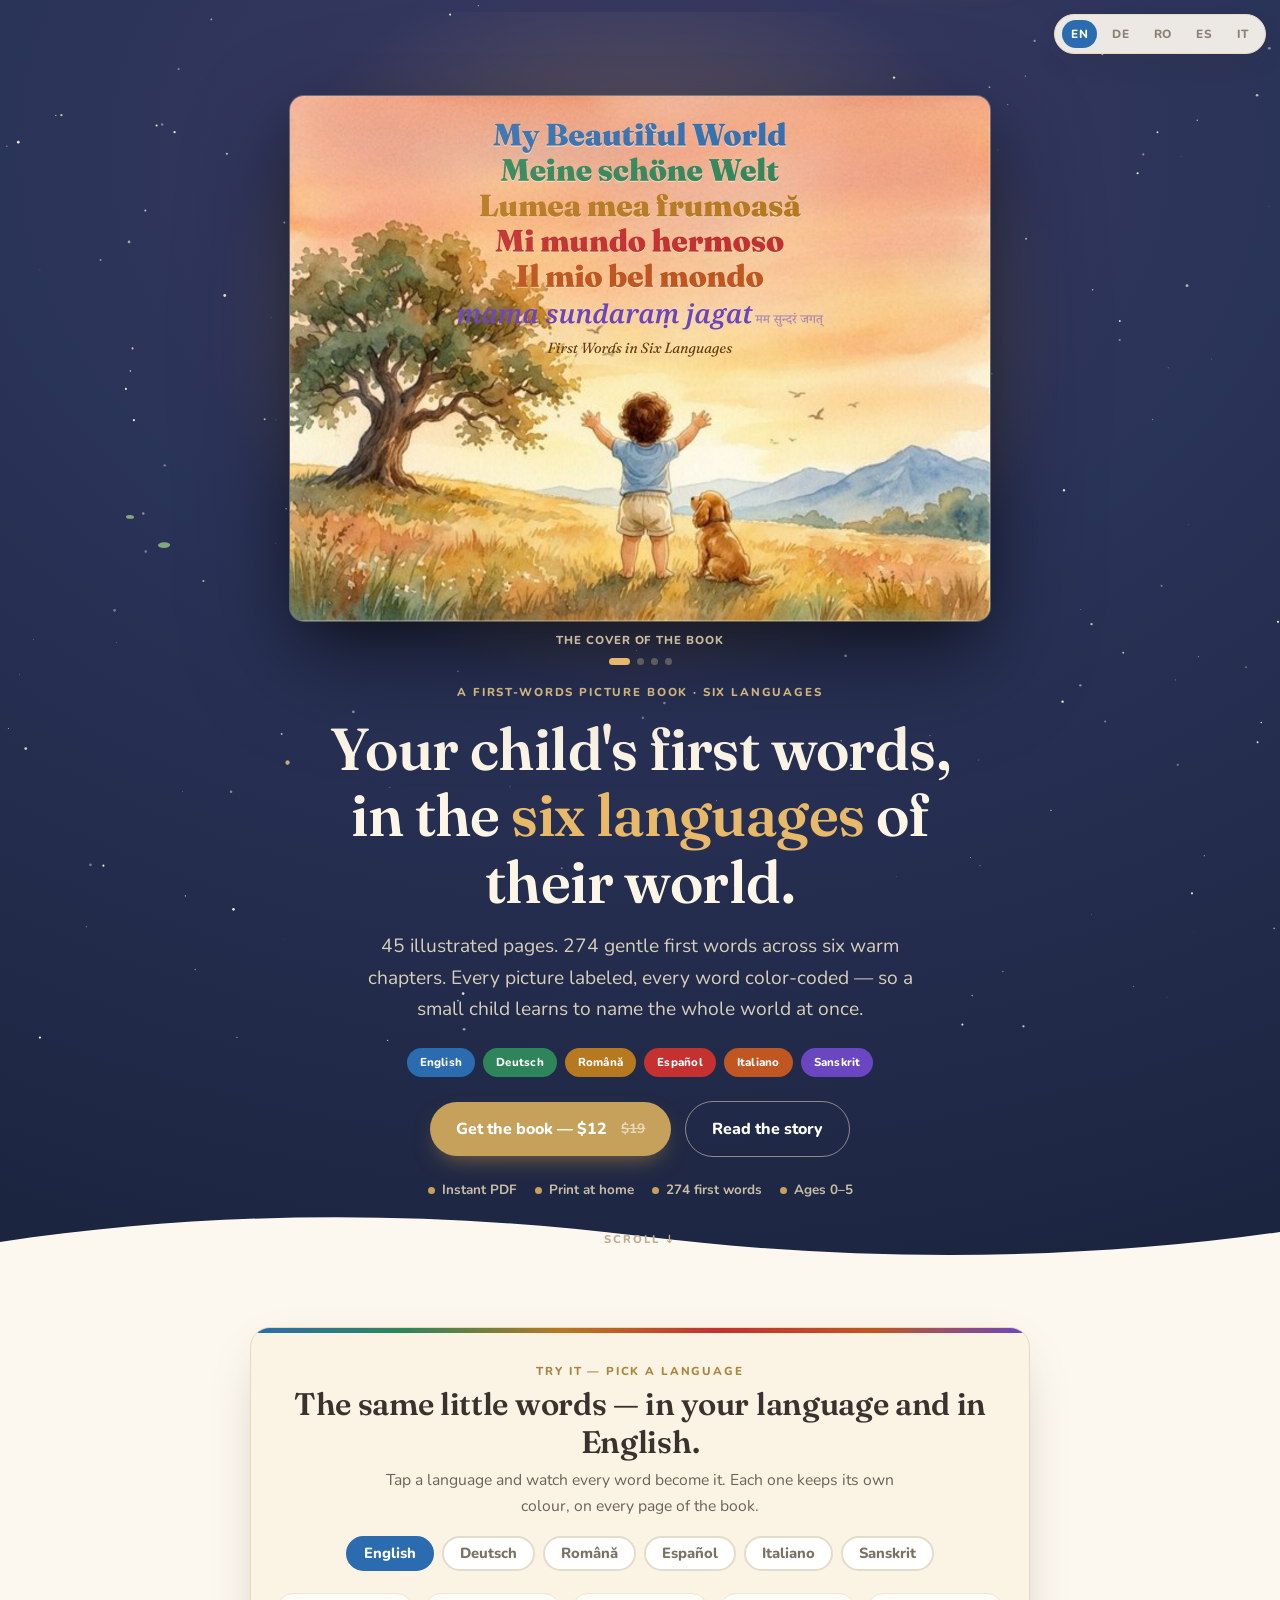
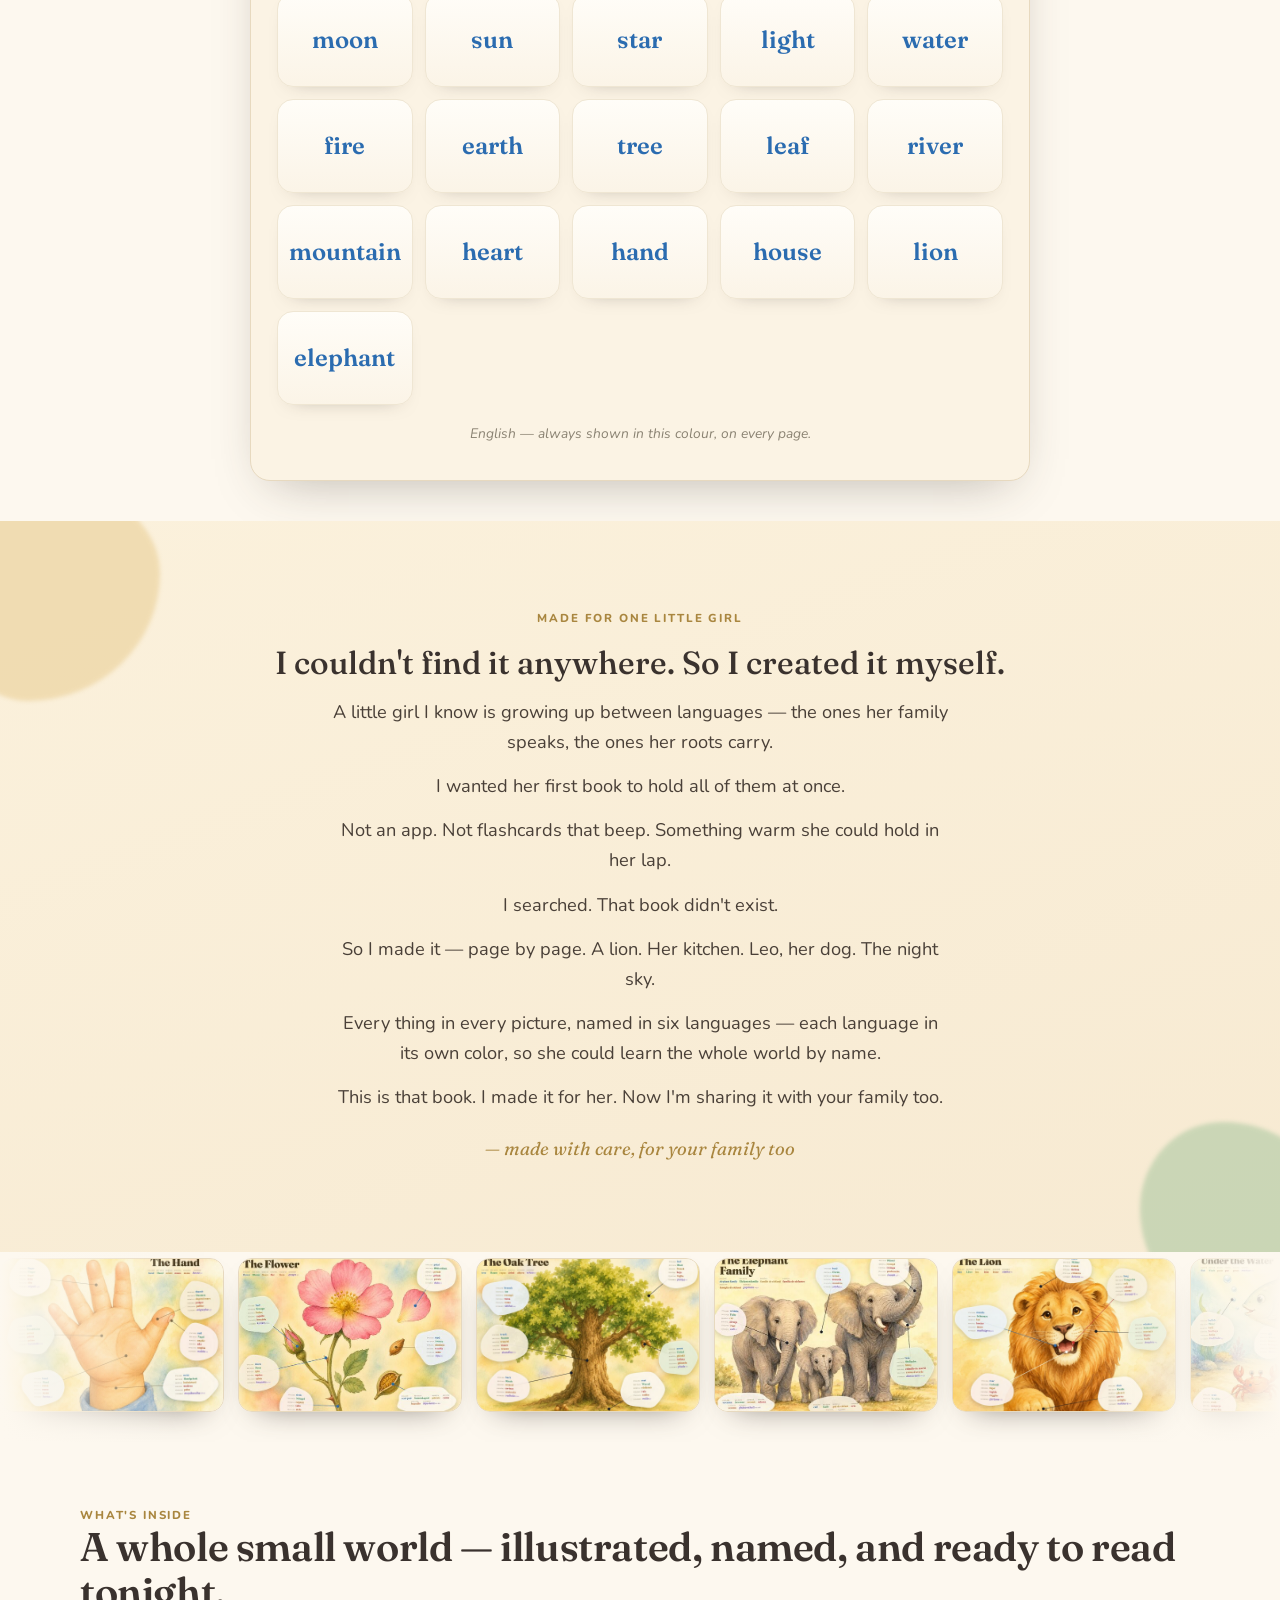
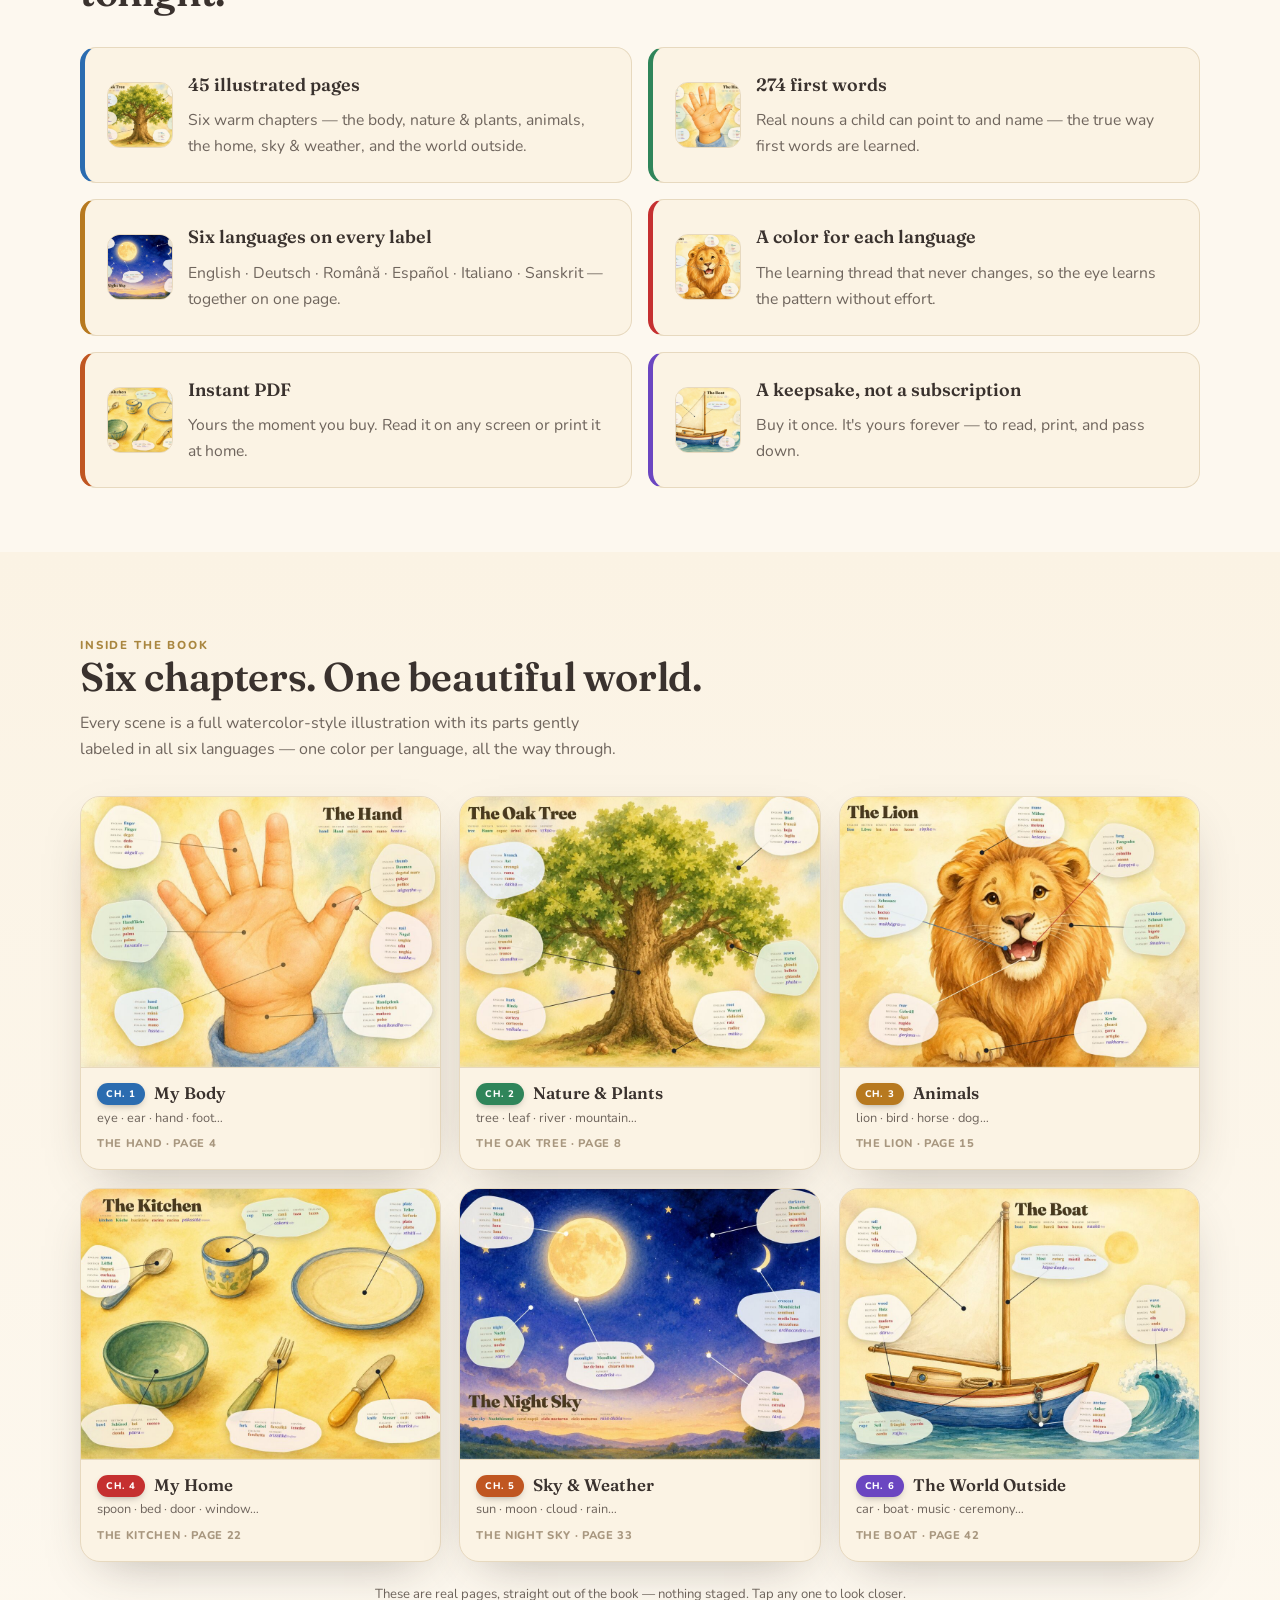
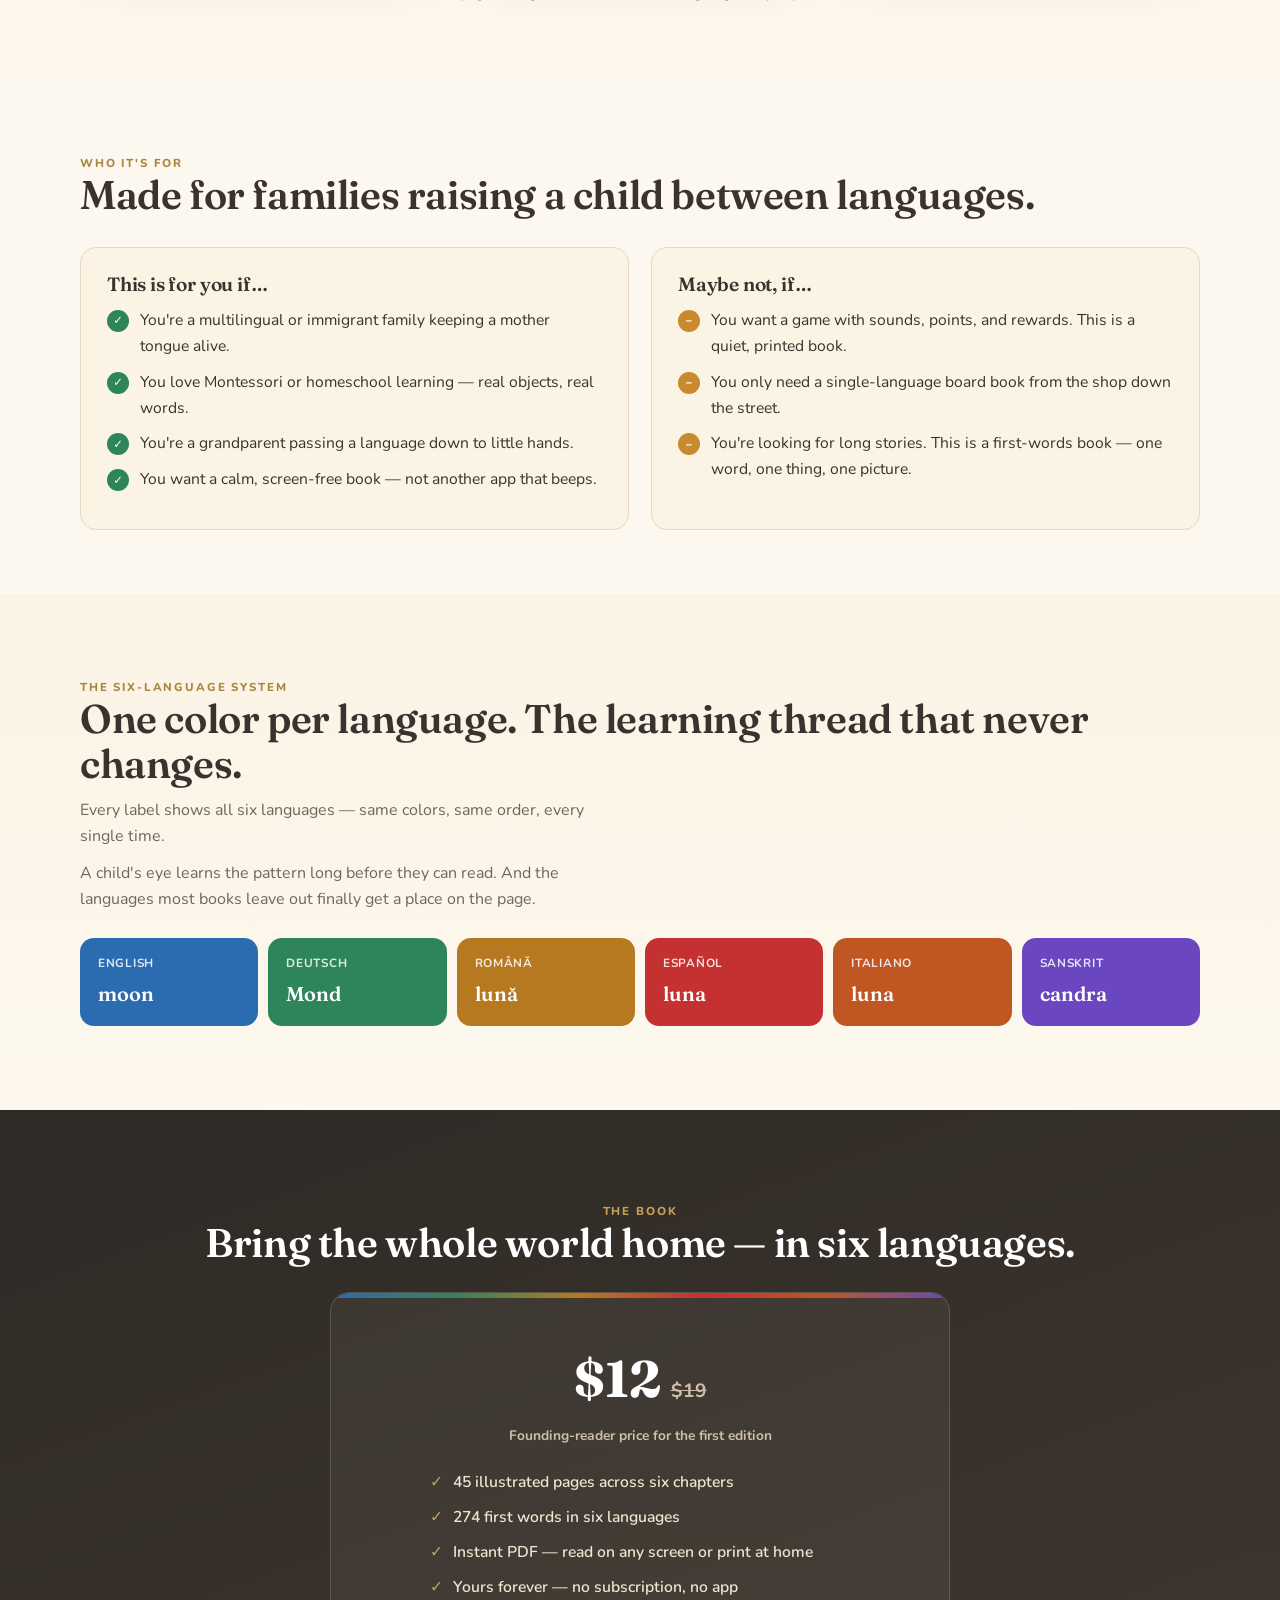
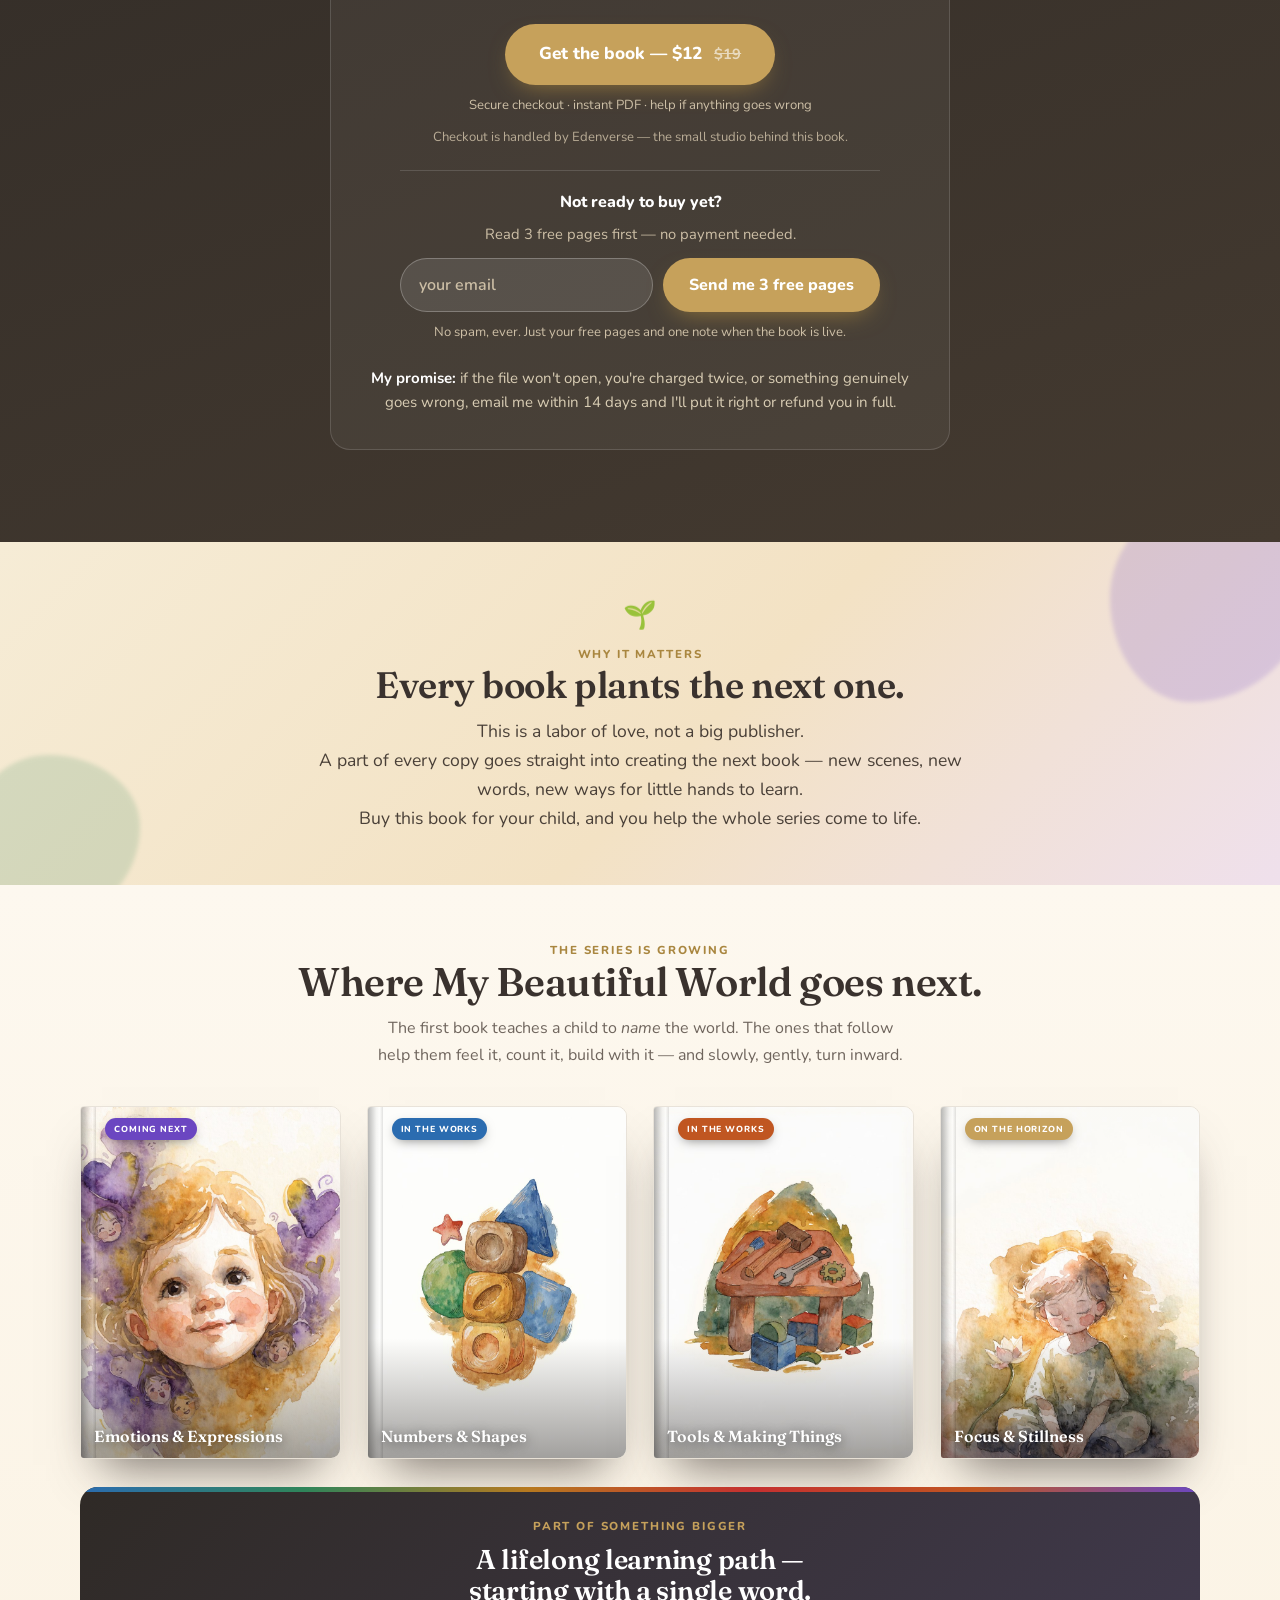
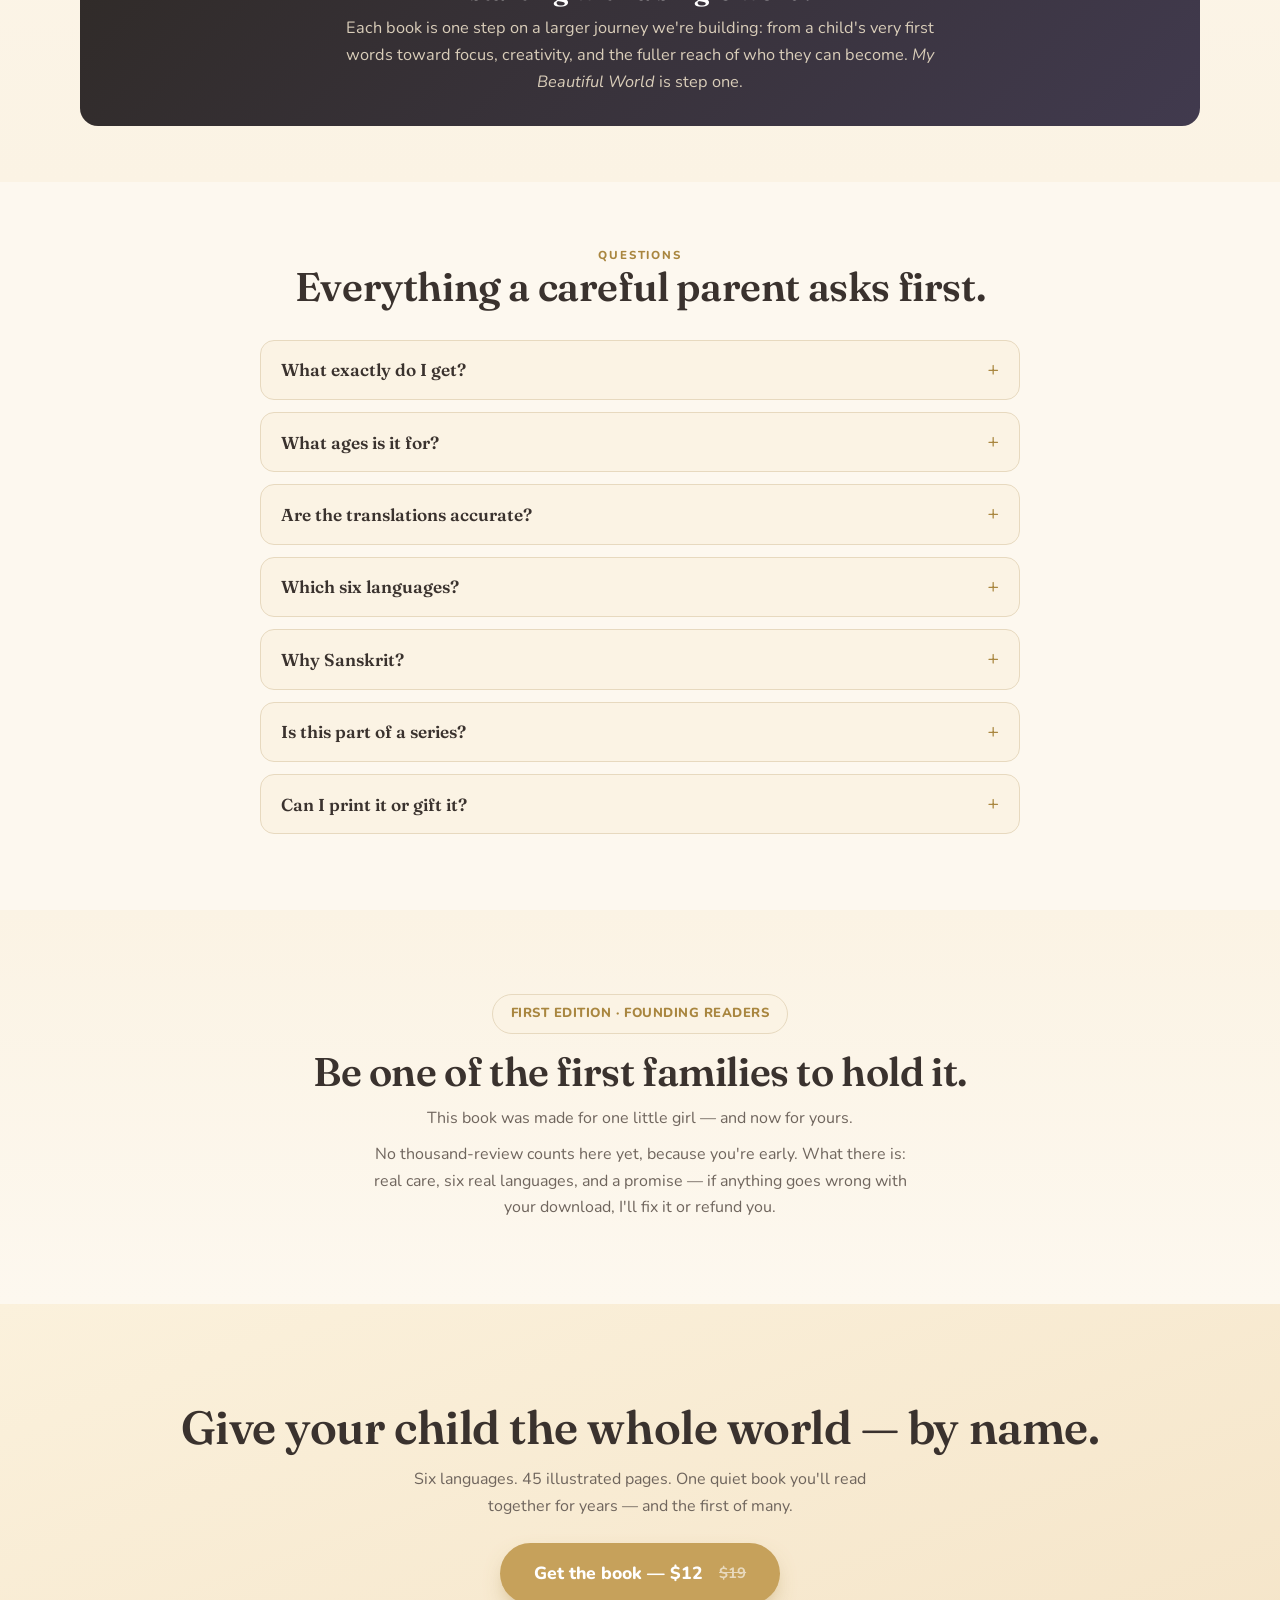
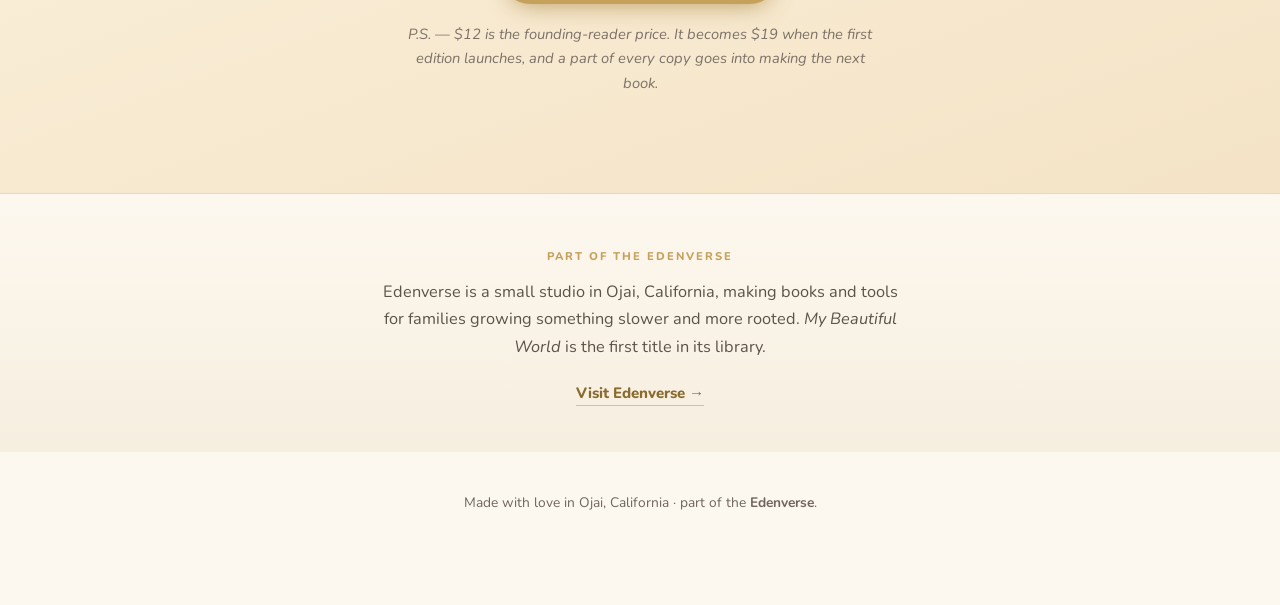
==== index.html @ a092dd19 "Add Whop pixel to all pages Installs the Whop tracking pixel (scope biz_i4Iu6EHe9rl1lC) immediately " ====
<!DOCTYPE html>
<html lang="en">
<head>
<meta charset="UTF-8" />
<meta name="viewport" content="width=device-width, initial-scale=1.0" />
<link rel="icon" href="/favicon.svg" type="image/svg+xml"/><link rel="mask-icon" href="/favicon.svg" color="#2f855a"/><meta name="theme-color" content="#FDF8EF"/>
<title>My Beautiful World — A First-Words Picture Book in Six Languages</title>
<meta name="description" content="An illustrated first-words picture book in six languages: English, German, Romanian, Spanish, Italian, and Sanskrit. 45 illustrated pages, 274 first words across 6 chapters, every picture labeled and color-coded. Made for one little girl — the first book in a growing series." />
<meta property="og:title" content="My Beautiful World — A First-Words Book in Six Languages" />
<meta property="og:description" content="45 illustrated pages. 274 first words. English, Deutsch, Română, Español, Italiano and Sanskrit. Instant PDF. The first book in a growing series." />
<meta property="og:type" content="website" />
<!-- Pinterest domain verification - Eden Education account -->
<meta name="p:domain_verify" content="b4c7a33e1e718460d96b3e9747e2d149"/>
<!-- Pinterest Tag - Eden Education (Tag ID 2613187513702) -->
<script>
!function(e){if(!window.pintrk){window.pintrk=function(){window.pintrk.queue.push(Array.prototype.slice.call(arguments))};var n=window.pintrk;n.queue=[],n.version="3.0";var t=document.createElement("script");t.async=!0,t.src=e;var r=document.getElementsByTagName("script")[0];r.parentNode.insertBefore(t,r)}}("https://s.pinimg.com/ct/core.js");
pintrk('load','2613187513702');
pintrk('page');
</script>
<noscript><img height="1" width="1" style="display:none;" alt="" src="https://ct.pinterest.com/v3/?event=init&tid=2613187513702&noscript=1" /></noscript>
<link rel="preconnect" href="https://fonts.googleapis.com" />
<link rel="preconnect" href="https://fonts.gstatic.com" crossorigin />
<link href="https://fonts.googleapis.com/css2?family=Fraunces:opsz,wght@9..144,400;9..144,500;9..144,600;9..144,700&family=Nunito:wght@400;600;700;800&display=swap" rel="stylesheet" />
<style>
:root{
--cream:#FDF8EF;--paper:#FBF3E4;--paper2:#F6EBD6;--ink:#3A322E;--ink-soft:#6f655d;--line:#e7d9bf;
--gold:#C6A15B;--gold-deep:#a9863f;
--en:#2b6cb0;--de:#2f855a;--ro:#b7791f;--es:#c53030;--it:#c05621;--sa:#6b46c1;
--dusk-1:#1c2540;--dusk-2:#2a3358;--dusk-3:#3b3a63;--star:#f6ecd0;
--r:20px;--shadow:0 18px 50px -22px rgba(58,50,46,.38);
}
*{box-sizing:border-box;margin:0;padding:0}
html{scroll-behavior:smooth}
body{font-family:Nunito,system-ui,sans-serif;color:var(--ink);background:var(--cream);line-height:1.65;-webkit-font-smoothing:antialiased;overflow-x:hidden}
h1,h2,h3,.serif{font-family:Fraunces,Georgia,serif;line-height:1.12;font-weight:600;letter-spacing:-.01em}
a{color:inherit;text-decoration:none}
.wrap{width:min(1120px,92vw);margin:0 auto}
.eyebrow{font-weight:800;text-transform:uppercase;letter-spacing:.16em;font-size:.72rem;color:var(--gold-deep)}
.center{text-align:center}
section{position:relative}
.soft{color:var(--ink-soft)}

/* buttons */
.btn{display:inline-flex;align-items:center;justify-content:center;gap:.5em;background:var(--gold);color:#fff;font-family:Nunito;font-weight:800;border:none;cursor:pointer;padding:14px 26px;border-radius:999px;font-size:1rem;box-shadow:0 10px 24px -10px rgba(169,134,63,.8);transition:transform .15s ease,box-shadow .15s ease}
.btn:hover{transform:translateY(-2px);box-shadow:0 16px 30px -12px rgba(169,134,63,.9)}
.btn.sm{padding:10px 20px;font-size:.9rem}
.btn.ghost{background:transparent;color:#fff;border:1.5px solid rgba(246,236,208,.5);box-shadow:none}
.btn.ghost.dark{color:var(--ink);border-color:var(--line)}
.price-strike{color:inherit;text-decoration:line-through;font-weight:700;margin-left:.5em;font-size:.85em;opacity:.6}

/* top bar */
#bar{position:fixed;top:0;left:0;right:0;z-index:60;display:flex;align-items:center;justify-content:space-between;padding:12px min(4vw,26px);background:rgba(253,248,239,.86);backdrop-filter:blur(10px);border-bottom:1px solid var(--line);transform:translateY(-110%);transition:transform .35s ease}
#bar.show{transform:translateY(0)}
#bar .bn{font-family:Fraunces;font-weight:600;font-size:1.02rem}
#bar .bn small{color:var(--gold-deep)}

/* ===== HERO — living world at dusk ===== */
.hero{position:relative;min-height:100svh;display:flex;align-items:center;justify-content:center;text-align:center;padding:96px 0 70px;overflow:hidden;
background:radial-gradient(120% 90% at 50% 12%,#3b3a63 0%,var(--dusk-2) 42%,var(--dusk-1) 100%)}
#sky{position:absolute;inset:0;width:100%;height:100%;display:block;z-index:0}
.hero .wrap{position:relative;z-index:3}
.world-wrap{position:relative;width:min(700px,92vw);margin:0 auto 10px;filter:drop-shadow(0 30px 50px rgba(0,0,0,.35));will-change:transform}
.world-wrap .glow{position:absolute;inset:-16% -12% -14% -12%;border-radius:34px;
background:radial-gradient(ellipse at 50% 46%,rgba(224,178,102,.5),rgba(224,178,102,.13) 48%,transparent 70%);
animation:breathe 6s ease-in-out infinite;z-index:0}
.world-wrap svg{position:relative;z-index:1;display:block;width:100%;height:auto;animation:float 8s ease-in-out infinite}
@keyframes breathe{0%,100%{transform:scale(1);opacity:.85}50%{transform:scale(1.06);opacity:1}}
@keyframes float{0%,100%{transform:translateY(0)}50%{transform:translateY(-12px)}}

.hero .eyebrow{color:#e7c98a}
.hero h1{font-size:clamp(2.15rem,5.4vw,3.7rem);color:#fdf6e6;margin:14px auto 16px;max-width:16ch}
.hero h1 em{font-style:normal;color:#e8b968}
.hero .lead{font-size:clamp(1.02rem,2.4vw,1.2rem);color:#d8cdb9;max-width:47ch;margin:0 auto 22px}
.hero .pills{display:flex;flex-wrap:wrap;gap:8px;justify-content:center;margin:0 auto 24px;max-width:560px}
.pill{font-weight:800;font-size:.72rem;color:#fff;padding:5px 13px;border-radius:999px;letter-spacing:.02em}
.hero .cta-row{display:flex;flex-wrap:wrap;gap:14px;justify-content:center;align-items:center}
.hero .microtrust{display:flex;flex-wrap:wrap;gap:8px 18px;justify-content:center;margin-top:22px;font-size:.84rem;color:#c9bda6;font-weight:700}
.hero .microtrust span{display:inline-flex;align-items:center;gap:7px}
.dotg{width:7px;height:7px;border-radius:50%;background:var(--gold);flex:0 0 auto}
.scrollhint{position:absolute;bottom:22px;left:0;right:0;z-index:3;text-align:center;color:#bcae94;font-size:.7rem;letter-spacing:.18em;text-transform:uppercase;font-weight:800;animation:hint 2.4s ease-in-out infinite}
@keyframes hint{0%,100%{opacity:.45;transform:translateY(0)}50%{opacity:1;transform:translateY(5px)}}
.dusk-divider{position:absolute;left:0;right:0;bottom:-1px;z-index:2;line-height:0}
.dusk-divider svg{width:100%;height:70px;display:block}

/* word demo */
.worddemo{padding:56px 0 40px;background:var(--cream)}
.worddemo .card{background:var(--paper);border:1px solid var(--line);border-radius:var(--r);padding:34px 26px;text-align:center;box-shadow:var(--shadow);max-width:640px;margin:0 auto;position:relative;overflow:hidden}
.worddemo .card::before{content:"";position:absolute;top:0;left:0;right:0;height:5px;background:linear-gradient(90deg,var(--en),var(--de),var(--ro),var(--es),var(--it),var(--sa))}
.worddemo .en-word{font-family:Fraunces;font-size:clamp(2rem,6vw,3rem);color:var(--ink);font-weight:600}
.wgrid{display:flex;flex-wrap:wrap;gap:10px 14px;justify-content:center;margin-top:18px}
.wchip{font-weight:800;font-size:1.02rem;transition:opacity .3s}
.wlab{display:block;font-size:.62rem;letter-spacing:.14em;text-transform:uppercase;font-weight:800;opacity:.6;margin-bottom:1px}

/* generic section */
.sec{padding:64px 0}
.sec.tint{padding:84px 0}
.sec.story{padding:88px 0}
.sec.offer{padding:92px 0}
.sec.give{padding:52px 0}
.sec.next{padding:56px 0}
.sec.final{padding:98px 0}
.sec h2{font-size:clamp(1.7rem,4vw,2.5rem);margin-bottom:10px}
.sec .kick{max-width:54ch}
.sec.tint{background:linear-gradient(180deg,var(--paper),var(--cream))}

/* story */
.story{background:linear-gradient(160deg,#fbf1dc,#f7ead2);overflow:hidden}
.story .inner{max-width:760px;margin:0 auto;text-align:center;position:relative;z-index:2}
.story p{font-size:1.14rem;margin-top:14px;color:#4a4038;max-width:56ch;margin-left:auto;margin-right:auto}
.sec .kick+.kick{margin-top:10px}
.give p{margin-top:10px}
.story p.big{font-family:Fraunces;font-size:clamp(1.5rem,3.6vw,2rem);color:var(--ink);font-weight:500;line-height:1.3}
.sig{margin-top:22px;font-family:Fraunces;font-style:italic;font-size:1.15rem;color:var(--gold-deep)}
.blob{position:absolute;border-radius:46% 54% 60% 40%/48% 42% 58% 52%;filter:blur(2px);opacity:.5;z-index:1;pointer-events:none}

/* inside grid — colored per language */
.feat{display:grid;grid-template-columns:repeat(2,1fr);gap:16px;margin-top:32px}
.fcard{background:var(--paper);border:1px solid var(--line);border-left:5px solid var(--gold);border-radius:16px;padding:22px}
.feat .fcard:nth-child(1){border-left-color:var(--en)}
.feat .fcard:nth-child(2){border-left-color:var(--de)}
.feat .fcard:nth-child(3){border-left-color:var(--ro)}
.feat .fcard:nth-child(4){border-left-color:var(--es)}
.feat .fcard:nth-child(5){border-left-color:var(--it)}
.feat .fcard:nth-child(6){border-left-color:var(--sa)}
.fcard b{font-family:Fraunces;font-weight:600;font-size:1.12rem;display:block;margin-bottom:4px}
.fcard span{font-size:.98rem;color:var(--ink-soft)}

/* gallery */
.gal{display:grid;grid-template-columns:repeat(3,1fr);gap:18px;margin-top:34px}
.scene{border-radius:var(--r);overflow:hidden;border:1px solid var(--line);box-shadow:var(--shadow);background:var(--paper);position:relative;transition:transform .25s}
.scene:hover{transform:translateY(-4px)}
.scene .art{aspect-ratio:4/3;overflow:hidden;background:linear-gradient(135deg,#F3EAD6,#E9DCC0);position:relative}
.scene .art img{width:100%;height:100%;object-fit:cover;display:block}
.scene .cap .chtag{display:inline-block;vertical-align:2px;margin-right:9px;color:#fff;font-weight:800;font-size:.6rem;letter-spacing:.08em;text-transform:uppercase;padding:3px 9px;border-radius:999px;box-shadow:0 3px 9px -4px rgba(0,0,0,.45)}
.scene .cap{padding:12px 16px 16px;border-top:1px solid var(--line)}
.scene .cap b{font-family:Fraunces;font-weight:600;font-size:1.05rem}
.scene .cap span{font-size:.8rem;color:var(--ink-soft);display:block}
.scene .cap .pgref{display:block;margin-top:6px;font-style:normal;font-size:.7rem;letter-spacing:.06em;text-transform:uppercase;font-weight:800;color:#a8977f}

/* who for */
.split{display:grid;grid-template-columns:1fr 1fr;gap:22px;margin-top:30px}
.lcard{background:var(--paper);border:1px solid var(--line);border-radius:16px;padding:26px}
.lcard h3{font-size:1.2rem;margin-bottom:12px}
.li{display:flex;gap:11px;margin:10px 0;align-items:flex-start}
.li .mk{flex:0 0 auto;width:22px;height:22px;border-radius:50%;display:inline-flex;align-items:center;justify-content:center;font-size:.72rem;font-weight:900;color:#fff;margin-top:2px}
.mk.y{background:var(--de)}.mk.n{background:#c98a2e}
.li span{font-size:.98rem}

/* color system */
.langrow{display:flex;flex-wrap:wrap;gap:10px;margin-top:26px}
.langrow .lg{flex:1 1 150px;border-radius:14px;padding:16px 18px;color:#fff;font-weight:800}
.lg small{display:block;font-weight:700;opacity:.85;font-size:.74rem;letter-spacing:.06em;text-transform:uppercase}
.lg b{font-family:Fraunces;font-weight:600;font-size:1.25rem;display:block;margin-top:3px}

/* offer */
.offer{background:linear-gradient(160deg,#2f2a26,#443a30);color:#f6ecd9}
.offer h2{color:#fff}
.offerbox{max-width:620px;margin:26px auto 0;background:rgba(255,255,255,.05);border:1px solid rgba(255,255,255,.14);border-radius:var(--r);padding:34px 30px;text-align:center;position:relative;overflow:hidden}
.offerbox::before{content:"";position:absolute;top:0;left:0;right:0;height:5px;background:linear-gradient(90deg,var(--en),var(--de),var(--ro),var(--es),var(--it),var(--sa))}
.priceline{display:flex;align-items:baseline;justify-content:center;gap:10px;margin:10px 0 4px}
.priceline .now{font-family:Fraunces;font-size:3.2rem;font-weight:700;color:#fff}
.priceline .was{color:#cdbfa6;text-decoration:line-through;font-weight:700;font-size:1.2rem}
.incl{text-align:left;max-width:420px;margin:22px auto 0}
.incl div{display:flex;gap:10px;margin:9px 0;font-weight:600;font-size:.98rem;color:#efe4cf}
.incl .ck{color:var(--gold);font-weight:900}
.guar{margin-top:22px;font-size:.94rem;color:#d9cdb4}
.guar b{color:#fff}
.capture{max-width:480px;margin:0 auto}
.cform{display:flex;gap:10px;margin-top:8px}
.cform input{flex:1;padding:15px 18px;border-radius:999px;border:1px solid rgba(255,255,255,.25);background:rgba(255,255,255,.1);color:#fff;font-family:Nunito;font-weight:600;font-size:1rem;outline:none}
.cform input::placeholder{color:#cdbfa6}
.cnote{font-size:.82rem;color:#cdbfa6;margin-top:10px}
.ok{display:none;background:rgba(255,255,255,.08);border:1px solid rgba(255,255,255,.2);border-radius:14px;padding:16px;margin-top:10px;font-weight:700;color:#fff}

/* give-back band */
.give{background:linear-gradient(135deg,#f6ecd6,#f3e2c4 55%,#efe0ec);overflow:hidden}
.give .wrap{position:relative;z-index:2;max-width:820px;text-align:center}
.give h2{font-size:clamp(1.6rem,3.8vw,2.3rem);margin-bottom:12px}
.give p{font-size:1.1rem;color:#4a4038;max-width:60ch;margin:0 auto}
.give .heart{font-size:1.7rem;margin-bottom:6px}

/* coming next */
.next{background:linear-gradient(180deg,var(--cream),var(--paper))}
.ngrid{display:grid;grid-template-columns:repeat(2,1fr);gap:18px;margin-top:30px}
.ncard{--c:var(--gold);background:#fff;border:1px solid var(--line);border-radius:18px;padding:24px 22px 22px;position:relative;overflow:hidden;box-shadow:var(--shadow)}
.ncard::before{content:"";position:absolute;top:0;left:0;right:0;height:5px;background:var(--c)}
.ncard .tag{display:inline-block;font-weight:800;font-size:.64rem;letter-spacing:.12em;text-transform:uppercase;color:#fff;background:var(--c);padding:4px 11px;border-radius:999px;margin-bottom:12px}
.ncard h3{font-size:1.28rem;color:var(--ink)}
.ncard p{font-size:.98rem;color:var(--ink-soft);margin-top:6px}
.platform{margin-top:28px;background:linear-gradient(135deg,#2f2a26,#413a4e);color:#f2e9da;border-radius:18px;padding:30px 28px;text-align:center;position:relative;overflow:hidden}
.platform::before{content:"";position:absolute;top:0;left:0;right:0;height:5px;background:linear-gradient(90deg,var(--en),var(--de),var(--ro),var(--es),var(--it),var(--sa))}
.platform .eyebrow{color:var(--gold)}
.platform h3{color:#fff;font-size:clamp(1.35rem,3vw,1.7rem);margin:8px auto 10px;max-width:24ch}
.platform p{color:#d9cdb9;max-width:60ch;margin:0 auto;font-size:1.02rem}

/* faq */
.faq{max-width:760px;margin:30px auto 0}
.q{border:1px solid var(--line);border-radius:14px;margin-bottom:12px;background:var(--paper);overflow:hidden}
.q>button{width:100%;text-align:left;background:none;border:none;cursor:pointer;font-family:Fraunces;font-weight:600;font-size:1.08rem;color:var(--ink);padding:18px 20px;display:flex;justify-content:space-between;gap:16px;align-items:center}
.q .plus{color:var(--gold-deep);font-size:1.4rem;line-height:1;transition:transform .25s}
.q.open .plus{transform:rotate(45deg)}
.q .a{max-height:0;overflow:hidden;transition:max-height .3s ease}
.q .a p{padding:0 20px 18px;color:var(--ink-soft)}

/* founding + final */
.found{text-align:center}
.found .badge{display:inline-block;background:var(--paper);border:1px solid var(--line);border-radius:999px;padding:8px 18px;font-weight:800;font-size:.82rem;color:var(--gold-deep);letter-spacing:.04em;text-transform:uppercase}
.final{background:linear-gradient(160deg,#fbf1dc,#f4e3c6);text-align:center}
.final h2{font-size:clamp(1.9rem,4.6vw,2.9rem)}

footer{padding:40px 0 90px;text-align:center;color:var(--ink-soft);font-size:.86rem}
footer a{color:var(--gold-deep);font-weight:700}

/* mobile sticky */
#msticky{position:fixed;left:0;right:0;bottom:0;z-index:70;display:none;gap:12px;align-items:center;justify-content:space-between;padding:12px 16px;background:rgba(253,248,239,.95);backdrop-filter:blur(10px);border-top:1px solid var(--line)}
#msticky .p{font-family:Fraunces;font-weight:700;font-size:1.1rem}
#msticky .p small{color:var(--ink-soft);text-decoration:line-through;font-size:.72rem;font-weight:700;margin-left:5px}

.reveal{opacity:0;transform:translateY(26px);transition:opacity .7s ease,transform .7s ease}
.reveal.in{opacity:1;transform:none}

@media(max-width:820px){
.hero{padding:88px 0 64px}
.sec,.sec.tint,.sec.story,.sec.offer,.sec.final{padding:56px 0}
.sec.give,.sec.next{padding:44px 0}
.feat{grid-template-columns:1fr}
.gal{grid-template-columns:1fr 1fr}
.split{grid-template-columns:1fr}
.ngrid{grid-template-columns:1fr}
#msticky{display:flex}
body{padding-bottom:70px}
.hero .cta-row{flex-direction:column;align-items:stretch}
.hero .cta-row .btn{width:100%}
}
@media(max-width:520px){.gal{grid-template-columns:1fr}.cform{flex-direction:column}}

@media(prefers-reduced-motion:reduce){
.world-wrap svg,.world-wrap .world-photo,.world-wrap .glow,.scrollhint{animation:none}
.reveal{opacity:1;transform:none;transition:none}
}

/* ===== painted hero world (drops into the existing 3D rig) ===== */
.world-wrap .world-photo{position:relative;z-index:1;display:block;width:100%;height:auto;aspect-ratio:4/3;object-fit:cover;border-radius:14px;background:#fdf6e6;
 box-shadow:0 0 0 1px rgba(255,244,214,.30), 0 26px 60px -20px rgba(0,0,0,.62);
 animation:float 8s ease-in-out infinite}
.world-wrap::after{content:"";position:absolute;inset:0;border-radius:14px;pointer-events:none;z-index:2;
 background:linear-gradient(158deg,rgba(255,246,222,.16),transparent 40%)}
.pagecap{position:relative;z-index:3;margin:2px auto 16px;font-size:.72rem;letter-spacing:.08em;text-transform:uppercase;font-weight:800;color:#dcc9a4;opacity:.92}


/* full-bleed painted-scene ribbon */
.strip{position:relative;overflow:hidden;background:var(--cream);padding:6px 0 30px}
.strip::before,.strip::after{content:"";position:absolute;top:0;bottom:0;width:14vw;z-index:2;pointer-events:none}
.strip::before{left:0;background:linear-gradient(90deg,var(--cream),transparent)}
.strip::after{right:0;background:linear-gradient(270deg,var(--cream),transparent)}
.striprow{display:flex;gap:14px;width:max-content;animation:stripslide 60s linear infinite}
.strip:hover .striprow{animation-play-state:paused}
.strip img{height:154px;width:224px;object-fit:cover;border-radius:14px;border:1px solid var(--line);box-shadow:0 14px 30px -20px rgba(58,50,46,.65)}
@keyframes stripslide{from{transform:translateX(0)}to{transform:translateX(-50%)}}
@media(max-width:600px){.strip img{height:112px;width:164px}}
@media(prefers-reduced-motion:reduce){.striprow{animation:none}}

/* picture-led feature cards */
.fcard{display:grid;grid-template-columns:66px 1fr;gap:15px;align-items:center}
.fthumb{width:66px;height:66px;object-fit:cover;border-radius:13px;border:1px solid var(--line);display:block}
@media(max-width:420px){.fcard{grid-template-columns:52px 1fr;gap:12px}.fthumb{width:52px;height:52px}}

/* peekable gallery tiles */
.gal .scene.peekable{cursor:pointer}
.gal .scene.peekable:focus-visible{outline:3px solid var(--gold);outline-offset:2px}
.gal .scene .peek-badge{position:absolute;bottom:10px;right:10px;z-index:3;background:rgba(58,50,46,.85);color:#fff;font-weight:800;
 font-size:.6rem;letter-spacing:.08em;text-transform:uppercase;padding:6px 11px;border-radius:999px;opacity:0;transform:translateY(6px);
 transition:opacity .25s,transform .25s;display:inline-flex;align-items:center;gap:6px}
.gal .scene.peekable:hover .peek-badge,.gal .scene.peekable:focus-visible .peek-badge{opacity:1;transform:none}

/* 3D next-book shelf */
.shelf{display:grid;grid-template-columns:repeat(4,1fr);gap:26px;margin:38px 0 6px;perspective:1500px}
.book3d{--c:var(--gold);position:relative;transform-style:preserve-3d;transform:rotateY(19deg) rotateX(3deg);transition:transform .5s cubic-bezier(.22,.61,.36,1)}
.book3d:hover{transform:rotateY(5deg) rotateX(1deg) translateY(-6px)}
.book3d .cover{position:relative;border-radius:4px 10px 10px 4px;overflow:hidden;aspect-ratio:820/1112;box-shadow:0 28px 46px -22px rgba(58,50,46,.7);border:1px solid rgba(0,0,0,.08)}
.book3d .cover img{width:100%;height:100%;object-fit:cover;display:block}
.book3d .cover::before{content:"";position:absolute;top:0;bottom:0;left:0;width:15px;z-index:2;background:linear-gradient(90deg,rgba(0,0,0,.3),rgba(0,0,0,.04) 55%,rgba(255,255,255,.2) 78%,rgba(0,0,0,.12))}
.book3d .cover::after{content:"";position:absolute;inset:0;z-index:2;background:linear-gradient(180deg,rgba(255,255,255,.12),transparent 26%,transparent 66%,rgba(24,20,17,.4))}
.book3d .titleplate{position:absolute;left:13px;right:13px;bottom:13px;z-index:3}
.book3d .titleplate .tt{font-family:Fraunces;font-weight:600;color:#fff;font-size:1rem;line-height:1.14;text-shadow:0 2px 12px rgba(0,0,0,.6)}
.book3d .spinchip{position:absolute;top:11px;left:24px;z-index:3;background:var(--c);color:#fff;font-weight:800;font-size:.55rem;letter-spacing:.1em;text-transform:uppercase;padding:4px 9px;border-radius:999px;box-shadow:0 4px 12px -4px rgba(0,0,0,.5)}
.book3d .status{margin-top:13px;text-align:center;font-weight:800;font-size:.62rem;letter-spacing:.12em;text-transform:uppercase;color:var(--c)}
.book3d .status b{display:block;font-family:Fraunces;font-weight:600;font-size:1rem;letter-spacing:0;text-transform:none;color:var(--ink);margin-top:4px}
@media(max-width:820px){.shelf{grid-template-columns:repeat(2,1fr);gap:24px}}
@media(max-width:460px){.shelf{gap:16px}.book3d{transform:rotateY(14deg)}.book3d .titleplate .tt{font-size:.86rem}}

/* peek-inside lightbox */
.peek{position:fixed;inset:0;z-index:120;display:none;align-items:center;justify-content:center;padding:22px}
.peek.open{display:flex}
.peek .scrim{position:absolute;inset:0;background:rgba(24,20,17,.62);backdrop-filter:blur(6px);animation:pfade .3s ease}
.peek .panel{position:relative;z-index:2;width:min(660px,94vw);max-height:92svh;overflow:auto;background:var(--cream);border-radius:22px;box-shadow:0 44px 90px -30px rgba(0,0,0,.65);animation:prise .38s cubic-bezier(.22,.61,.36,1)}
.peek .phead{display:flex;align-items:center;justify-content:space-between;gap:12px;padding:15px 20px;border-bottom:1px solid var(--line);position:sticky;top:0;background:var(--cream);z-index:4}
.peek .phead .ch{display:flex;align-items:center;gap:11px}
.peek .cdot{width:13px;height:13px;border-radius:50%;flex:0 0 auto}
.peek .ci{font-weight:800;font-size:.62rem;letter-spacing:.12em;text-transform:uppercase;color:var(--ink-soft)}
.peek .phead h3{font-family:Fraunces;font-weight:600;font-size:1.16rem;line-height:1.1}
.peek .x{border:none;background:var(--paper);color:var(--ink);width:38px;height:38px;border-radius:50%;cursor:pointer;font-size:1rem;font-weight:800;flex:0 0 auto}
.peek .x:hover{background:var(--paper2)}
.peek .count{text-align:center;font-size:.66rem;font-weight:800;letter-spacing:.14em;text-transform:uppercase;color:var(--ink-soft);margin:14px 0 0}
.peek .spread{position:relative;margin:10px 18px 4px;border-radius:14px;overflow:hidden;border:1px solid var(--line);box-shadow:var(--shadow);background:linear-gradient(135deg,#F3EAD6,#E9DCC0)}
.peek .spread img{width:100%;display:block;aspect-ratio:4/3;object-fit:cover}
.peek .spread .fold{position:absolute;top:0;bottom:0;left:50%;width:2px;transform:translateX(-1px);background:linear-gradient(180deg,transparent,rgba(58,50,46,.13),transparent);z-index:2;pointer-events:none}
.peek .nav{position:absolute;top:50%;transform:translateY(-50%);z-index:3;width:40px;height:40px;border-radius:50%;border:none;cursor:pointer;background:rgba(253,248,239,.94);box-shadow:0 6px 16px -6px rgba(0,0,0,.5);font-size:1.2rem;font-weight:900;color:var(--ink);line-height:1}
.peek .nav.prev{left:12px}
.peek .nav.next{right:12px}
.peek .plabel{margin:12px 20px 2px;text-align:center;font-size:.84rem;color:var(--ink-soft)}
.peek .langpills{display:flex;flex-wrap:wrap;gap:8px;justify-content:center;padding:8px 18px 2px}
.peek .lpill{border:none;cursor:pointer;color:#fff;font-family:Nunito;font-weight:800;padding:8px 15px;border-radius:999px;opacity:.4;transition:opacity .2s,transform .2s,box-shadow .2s}
.peek .lpill small{font-size:.78rem;letter-spacing:.02em}
.peek .lpill.on{opacity:1;transform:translateY(-2px);box-shadow:0 9px 18px -8px rgba(0,0,0,.5)}
.peek .word{text-align:center;font-family:Fraunces;font-weight:600;font-size:1.55rem;padding:12px 18px 4px;min-height:1.2em;transition:color .25s}
.peek .pnote{text-align:center;font-size:.78rem;color:var(--ink-soft);padding:0 24px 12px;max-width:44ch;margin:0 auto}
.peek .ctarow{text-align:center;margin:6px 18px 22px}
@keyframes pfade{from{opacity:0}to{opacity:1}}
@keyframes prise{from{opacity:0;transform:translateY(24px) scale(.98)}to{opacity:1;transform:none}}
@media(prefers-reduced-motion:reduce){.peek .scrim,.peek .panel{animation:none}}
</style>
<style>
#langbar{position:fixed;top:14px;right:14px;z-index:90;display:flex;gap:6px;align-items:center;background:rgba(253,248,239,.92);backdrop-filter:blur(10px);border:1px solid var(--line);border-radius:999px;padding:5px 7px;box-shadow:0 10px 26px -14px rgba(58,50,46,.55)}
#langbar button{border:none;background:transparent;cursor:pointer;font-family:Nunito,sans-serif;font-weight:800;font-size:.74rem;letter-spacing:.06em;text-transform:uppercase;color:#8a8272;padding:6px 9px;border-radius:999px;transition:.18s}
#langbar button:hover{color:var(--ink)}
#langbar button.on{color:#fff}
@media(max-width:560px){#langbar{top:auto;bottom:78px;right:10px;padding:4px 6px}#langbar button{font-size:.68rem;padding:5px 7px}}
</style>
<style>
/* feature cards: image column 1, title + text both column 2 */
.fcard{display:grid;grid-template-columns:66px 1fr;column-gap:15px;row-gap:5px;align-items:start}
.fthumb{grid-column:1;grid-row:1 / span 2;align-self:center}
.fcard b{grid-column:2;grid-row:1;align-self:center}
.fcard span{grid-column:2;grid-row:2}
@media(max-width:420px){.fcard{grid-template-columns:52px 1fr;column-gap:12px}}
.ps{max-width:52ch;margin:18px auto 0;font-size:.92rem;font-style:italic;opacity:.9}
/* compact language pill on phones so it never covers the page */
@media(max-width:560px){
  #langbar{bottom:92px;right:8px;padding:3px 4px;gap:3px}
  #langbar.compact{flex-direction:column-reverse}
  #langbar.compact button{display:none}
  #langbar.compact button.on{display:block}
  #langbar.compact.open button{display:block}
}
</style>
<style>
.bookcover{width:min(300px,74%);height:auto;display:block;margin:2px auto 20px;border-radius:12px;
  box-shadow:0 26px 52px -26px rgba(0,0,0,.7);border:1px solid rgba(255,255,255,.16)}
</style>
<link rel="canonical" href="https://library.edenverse.earth/" />
<meta property="og:url" content="https://library.edenverse.earth/" />
<meta property="og:image" content="https://library.edenverse.earth/assets/cover-square.jpg" />
<meta name="twitter:image" content="https://library.edenverse.earth/assets/cover-square.jpg" />
<meta name="twitter:card" content="summary_large_image" />
<style>
.pwgrid{display:grid;grid-template-columns:repeat(auto-fill,minmax(118px,1fr));gap:9px;margin-top:4px}
.pwcard{background:rgba(127,127,127,.12);border:1px solid rgba(127,127,127,.26);border-radius:12px;padding:9px 7px;text-align:center}
.pwen{font-size:.6rem;letter-spacing:.12em;text-transform:uppercase;opacity:.6;margin-bottom:2px}
.pwmain{font-family:Fraunces,serif;font-weight:600;font-size:1.02rem;line-height:1.25}
.pwdev{font-style:normal;opacity:.8;font-size:.86em;margin-left:3px}
@media(max-width:520px){.pwgrid{grid-template-columns:repeat(auto-fill,minmax(96px,1fr));gap:7px}.pwmain{font-size:.92rem}}
</style>
<style>
.dlbtn{display:block;margin:14px auto 8px;max-width:320px;text-align:center;font-size:1rem}
.dlnote{display:block;font-size:.82rem;opacity:.75;font-style:italic}
</style>
<style>
.buydone{position:fixed;inset:0;z-index:120;display:flex;align-items:center;justify-content:center;background:rgba(28,24,20,.72);backdrop-filter:blur(6px);padding:20px}
.buydone-card{background:var(--cream);border:1px solid var(--line);border-radius:20px;padding:30px 26px;max-width:460px;text-align:center;box-shadow:0 40px 80px -40px rgba(0,0,0,.7)}
.buydone-card h3{font-family:Fraunces,serif;font-size:1.5rem;margin:0 0 10px;color:var(--ink)}
.buydone-card p{margin:0 0 16px;color:#6b6357;font-size:.95rem;line-height:1.55}
</style>
<style>
.buyrow{margin-bottom:22px}
.buybtn{display:inline-block;font-size:1.08rem;padding:16px 34px}
.offerbox .capture{border-top:1px solid rgba(255,255,255,.14);padding-top:18px;margin-top:6px}
</style>
<style>
.umbrella{background:linear-gradient(180deg,#FDF8EF,#F6EEDF);padding:54px 0 46px;border-top:1px solid var(--line)}
.ubox{max-width:640px;margin:0 auto;text-align:center}
.ueyebrow{font-family:Nunito,sans-serif;font-weight:800;font-size:.7rem;letter-spacing:.18em;text-transform:uppercase;color:var(--gold);margin-bottom:12px}
.utext{font-size:1.02rem;line-height:1.7;color:#5c5349;margin:0 auto 18px;max-width:52ch}
.ulink{font-family:Nunito,sans-serif;font-weight:800;font-size:.94rem;color:#8a6a2f;text-decoration:none;border-bottom:1px solid rgba(138,106,47,.35);padding-bottom:2px}
.ulink:hover{color:var(--gold)}
footer a{color:inherit}
</style>
<!-- Whop Pixel -->
<script>
!function(w,d,s,u,n,a,b){if(w[n])return;a=w[n]={q:[],t:+new Date,s:[],o:u,track:function(){a.q.push([+new Date].concat([].slice.call(arguments)))},setScope:function(){a.s=[].slice.call(arguments).filter(function(x){return typeof x==="string"});a.q.push([+new Date,"setScope"].concat(a.s))},scope:function(){var c=[].slice.call(arguments);return{track:function(){a.q.push([+new Date].concat([].slice.call(arguments)).concat([{__scope:c}]))}}}};b=d.createElement(s);b.async=1;b.src=u+"/s.js";d.getElementsByTagName(s)[0].parentNode.insertBefore(b,d.getElementsByTagName(s)[0])}(window,document,"script","https://t.whop.tw","whop");whop.setScope("biz_i4Iu6EHe9rl1lC");whop.track("page");
</script>
</head>
<body>
<div id="langbar" role="group" aria-label="Choose language"></div>

<div id="bar">
  <div class="bn">My Beautiful World</div>
  <a class="btn sm" href="#offer">Get the book — $12</a>
</div>

<!-- ===== HERO — a small world at dusk ===== -->
<section class="hero" id="top">
  <canvas id="sky"></canvas>
  <div class="wrap">
    <div class="world-wrap" id="world">
      <div class="glow"></div>
      <div class="flip" id="flip">
        <img class="world-photo on" src="/assets/hero/cover.jpg" width="1400" height="1050" fetchpriority="high" decoding="async" alt="The cover of My Beautiful World — a small child looking out over a valley at sunset, with the title in six languages" />
        <img class="world-photo" data-src="/assets/hero/face.jpg" width="1400" height="1050" decoding="async" alt="A real page from the book — The Face, with every part labelled in English, German, Romanian, Spanish, Italian and Sanskrit" />
        <img class="world-photo" data-src="/assets/hero/oak.jpg" width="1400" height="1050" decoding="async" alt="A real page from the book — The Oak Tree, with every part labelled in six languages" />
        <img class="world-photo" data-src="/assets/hero/lion.jpg" width="1400" height="1050" decoding="async" alt="A real page from the book — The Lion, with every part labelled in six languages" />
      </div>
    </div>
    <div class="pagecap" id="pagecap">
      <span class="pc on">The cover of the book</span>
      <span class="pc">A real page from the book &middot; The Face</span>
      <span class="pc">A real page from the book &middot; The Oak Tree</span>
      <span class="pc">A real page from the book &middot; The Lion</span>
    </div>
    <div class="pagedots" id="pagedots" aria-label="Choose a page to preview"></div>

    <div class="eyebrow">A first-words picture book · six languages</div>
    <h1 data-i18n-html="hero">Your child's first words, in the <em>six languages</em> of their world.</h1>
    <p class="lead">45 illustrated pages. 274 gentle first words across six warm chapters. Every picture labeled, every word color-coded — so a small child learns to name the whole world at once.</p>
    <div class="pills">
      <span class="pill" style="background:var(--en)">English</span>
      <span class="pill" style="background:var(--de)">Deutsch</span>
      <span class="pill" style="background:var(--ro)">Română</span>
      <span class="pill" style="background:var(--es)">Español</span>
      <span class="pill" style="background:var(--it)">Italiano</span>
      <span class="pill" style="background:var(--sa)">Sanskrit</span>
    </div>
    <div class="cta-row">
      <a class="btn" href="#offer" id="heroCta">Get the book — $12 <span class="price-strike">$19</span></a>
      <a class="btn ghost" href="#story">Read the story</a>
    </div>
    <div class="microtrust">
      <span><i class="dotg"></i>Instant PDF</span>
      <span><i class="dotg"></i>Print at home</span>
      <span><i class="dotg"></i>274 first words</span>
      <span><i class="dotg"></i>Ages 0–5</span>
    </div>
  </div>
  <div class="scrollhint">scroll ↓</div>
  <div class="dusk-divider" aria-hidden="true">
    <svg viewBox="0 0 1440 70" preserveAspectRatio="none"><path d="M0 40 C240 8 480 8 720 34 C960 60 1200 60 1440 30 L1440 70 L0 70 Z" fill="#FDF8EF"/></svg>
  </div>
</section>

<!-- WORD DEMO -->
<style>
.worddemo .wxcardwrap{max-width:780px;margin:0 auto;text-align:center}
.wxtitle{font-family:Fraunces,serif;font-weight:600;font-size:clamp(1.3rem,3.4vw,1.95rem);line-height:1.2;margin:2px 0 8px}
.wxsub{color:#6b6357;font-size:.98rem;margin:0 auto 16px;max-width:540px}
.wxlangs{display:flex;flex-wrap:wrap;gap:8px;justify-content:center;margin-bottom:20px}
.wxchip{font-family:Nunito,sans-serif;font-weight:800;font-size:.92rem;padding:8px 16px;border-radius:999px;border:2px solid #e4dccb;background:#fff;color:#7a7264;cursor:pointer;transition:.2s;line-height:1}
.wxchip:hover{border-color:var(--c);color:var(--c)}
.wxchip.on{color:#fff}
.wxgrid{display:grid;grid-template-columns:repeat(auto-fill,minmax(120px,1fr));gap:12px}
.wxcard{background:linear-gradient(180deg,#fffdf8,#fbf4e7);border:1px solid #efe6d3;border-radius:16px;padding:16px 10px;min-height:94px;display:flex;flex-direction:column;align-items:center;justify-content:center;gap:4px;opacity:0;transform:translateY(8px);transition:opacity .42s ease,transform .42s ease;box-shadow:0 8px 20px -16px rgba(58,50,46,.5)}
.wxcard.show{opacity:1;transform:none}
.wxen{font-size:.68rem;font-weight:800;letter-spacing:.13em;text-transform:uppercase;color:#a99f8c}
.wxtr{font-family:Fraunces,serif;font-weight:600;font-size:1.5rem;line-height:1.15}
.wxnote{margin-top:18px;font-size:.86rem;color:#8a8272;font-style:italic;min-height:1.2em}
.wxcard{cursor:default}
.wxcard:hover{transform:translateY(-3px);box-shadow:0 14px 26px -18px rgba(58,50,46,.65)}
.wxtr.sa{font-style:italic;letter-spacing:.01em}
.wxlangs{margin-bottom:22px}
@media(max-width:520px){.wxgrid{grid-template-columns:repeat(auto-fill,minmax(98px,1fr));gap:9px}.wxtr{font-size:1.28rem}.wxcard{min-height:84px;padding:13px 8px}}

/* sticky header: reserve room for the fixed #langbar so it never covers the CTA */
#bar{padding-right:calc(min(4vw,26px) + 234px)}
#bar .bn{min-width:0;overflow:hidden;text-overflow:ellipsis;white-space:nowrap}
#bar .btn.sm{flex:0 0 auto}
@media(max-width:600px) and (min-width:561px){#bar .bn{display:none}}
@media(max-width:560px){#bar{padding-right:min(4vw,26px)}}

/* ===== hero page-turn slideshow: cover -> The Face -> The Oak Tree -> The Lion ===== */
.flip{position:relative;z-index:1;display:block;width:100%;aspect-ratio:4/3;border-radius:14px;
 perspective:1600px;transform-style:preserve-3d;animation:float 8s ease-in-out infinite}
.world-wrap .flip .world-photo{position:absolute;inset:0;width:100%;height:100%;margin:0;animation:none;
 opacity:0;transform:translateX(7%) rotateY(10deg) scale(.96);transform-origin:left center;
 transition:opacity .9s cubic-bezier(.4,0,.2,1),transform 1.05s cubic-bezier(.33,0,.15,1);
 pointer-events:none;backface-visibility:hidden}
.world-wrap .flip .world-photo.on{opacity:1;transform:none;z-index:2}
.world-wrap .flip .world-photo.out{opacity:0;transform:translateX(-5%) rotateY(-8deg) scale(.975);
 transform-origin:right center;z-index:1}
.pagecap{display:grid}
.pagecap .pc{grid-area:1/1;opacity:0;transition:opacity .55s ease}
.pagecap .pc.on{opacity:1}
.pagedots{position:relative;z-index:3;display:flex;gap:7px;justify-content:center;margin:-8px auto 18px}
.pagedots button{width:7px;height:7px;padding:0;border:none;-webkit-appearance:none;appearance:none;
 border-radius:999px;cursor:pointer;background:rgba(220,201,164,.32);transition:width .35s ease,background .35s ease}
.pagedots button:hover{background:rgba(232,185,104,.72)}
.pagedots button.on{background:#e8b968;width:21px}
@media(prefers-reduced-motion:reduce){
.flip{animation:none}
.world-wrap .flip .world-photo,.world-wrap .flip .world-photo.out{transform:none;transition:opacity .3s linear}
}
</style>
<section class="worddemo" id="explore">
  <div class="wrap">
    <div class="card reveal wxcardwrap">
      <div class="eyebrow" style="margin-bottom:4px">Try it — pick a language</div>
      <h2 class="wxtitle">The same little words — in your language and in English.</h2>
      <p class="wxsub">Tap a language and watch every word become it. Each one keeps its own colour, on every page of the book.</p>
      <div class="wxlangs" id="wxLangs"></div>
      <div class="wxgrid" id="wxGrid"></div>
      <p class="wxnote" id="wxNote"></p>
    </div>
  </div>
</section>

<!-- STORY -->
<section class="sec story" id="story">
  <span class="blob" style="width:220px;height:220px;background:#e7c98a;top:-40px;left:-60px"></span>
  <span class="blob" style="width:180px;height:180px;background:#9fc39a;bottom:-50px;right:-40px"></span>
  <div class="wrap inner reveal">
    <div class="eyebrow">Made for one little girl</div>
    <p class="big">I couldn't find it anywhere. So I created it myself.</p>
    <p>A little girl I know is growing up between languages — the ones her family speaks, the ones her roots carry.</p>
    <p>I wanted her first book to hold all of them at once.</p>
    <p>Not an app. Not flashcards that beep. Something warm she could hold in her lap.</p>
    <p>I searched. That book didn't exist.</p>
    <p>So I made it — page by page. A lion. Her kitchen. Leo, her dog. The night sky.</p>
    <p>Every thing in every picture, named in six languages — each language in its own color, so she could learn the whole world by name.</p>
    <p>This is that book. I made it for her. Now I'm sharing it with your family too.</p>
    <div class="sig">— made with care, for your family too</div>
  </div>
</section>

<div class="strip" aria-hidden="true">
  <div class="striprow"><img src="/assets/pages/hand.jpg" alt="" loading="lazy" decoding="async" /><img src="/assets/pages/s/flower.jpg" alt="" loading="lazy" decoding="async" /><img src="/assets/pages/oak.jpg" alt="" loading="lazy" decoding="async" /><img src="/assets/pages/s/elephant.jpg" alt="" loading="lazy" decoding="async" /><img src="/assets/pages/lion.jpg" alt="" loading="lazy" decoding="async" /><img src="/assets/pages/s/water.jpg" alt="" loading="lazy" decoding="async" /><img src="/assets/pages/kitchen.jpg" alt="" loading="lazy" decoding="async" /><img src="/assets/pages/s/horse.jpg" alt="" loading="lazy" decoding="async" /><img src="/assets/pages/night.jpg" alt="" loading="lazy" decoding="async" /><img src="/assets/pages/s/garden.jpg" alt="" loading="lazy" decoding="async" /><img src="/assets/pages/boat.jpg" alt="" loading="lazy" decoding="async" /><img src="/assets/pages/s/music.jpg" alt="" loading="lazy" decoding="async" /><img src="/assets/pages/hand.jpg" alt="" loading="lazy" decoding="async" /><img src="/assets/pages/s/flower.jpg" alt="" loading="lazy" decoding="async" /><img src="/assets/pages/oak.jpg" alt="" loading="lazy" decoding="async" /><img src="/assets/pages/s/elephant.jpg" alt="" loading="lazy" decoding="async" /><img src="/assets/pages/lion.jpg" alt="" loading="lazy" decoding="async" /><img src="/assets/pages/s/water.jpg" alt="" loading="lazy" decoding="async" /><img src="/assets/pages/kitchen.jpg" alt="" loading="lazy" decoding="async" /><img src="/assets/pages/s/horse.jpg" alt="" loading="lazy" decoding="async" /><img src="/assets/pages/night.jpg" alt="" loading="lazy" decoding="async" /><img src="/assets/pages/s/garden.jpg" alt="" loading="lazy" decoding="async" /><img src="/assets/pages/boat.jpg" alt="" loading="lazy" decoding="async" /><img src="/assets/pages/s/music.jpg" alt="" loading="lazy" decoding="async" /></div>
</div>

<!-- WHAT'S INSIDE -->
<section class="sec">
  <div class="wrap">
    <div class="eyebrow reveal">What's inside</div>
    <h2 class="reveal">A whole small world — illustrated, named, and ready to read tonight.</h2>
    <div class="feat">
      <div class="fcard reveal"><img class="fthumb" src="/assets/pages/oak.jpg" width="1000" height="750" alt="" loading="lazy" decoding="async" /><b>45 illustrated pages</b><span>Six warm chapters — the body, nature &amp; plants, animals, the home, sky &amp; weather, and the world outside.</span></div>
      <div class="fcard reveal"><img class="fthumb" src="/assets/pages/hand.jpg" width="1000" height="750" alt="" loading="lazy" decoding="async" /><b>274 first words</b><span>Real nouns a child can point to and name — the true way first words are learned.</span></div>
      <div class="fcard reveal"><img class="fthumb" src="/assets/pages/night.jpg" width="1000" height="750" alt="" loading="lazy" decoding="async" /><b>Six languages on every label</b><span>English · Deutsch · Română · Español · Italiano · Sanskrit — together on one page.</span></div>
      <div class="fcard reveal"><img class="fthumb" src="/assets/pages/lion.jpg" width="1000" height="750" alt="" loading="lazy" decoding="async" /><b>A color for each language</b><span>The learning thread that never changes, so the eye learns the pattern without effort.</span></div>
      <div class="fcard reveal"><img class="fthumb" src="/assets/pages/kitchen.jpg" width="1000" height="750" alt="" loading="lazy" decoding="async" /><b>Instant PDF</b><span>Yours the moment you buy. Read it on any screen or print it at home.</span></div>
      <div class="fcard reveal"><img class="fthumb" src="/assets/pages/boat.jpg" width="1000" height="750" alt="" loading="lazy" decoding="async" /><b>A keepsake, not a subscription</b><span>Buy it once. It's yours forever — to read, print, and pass down.</span></div>
    </div>
  </div>
</section>

<!-- GALLERY -->
<section class="sec tint">
  <div class="wrap">
    <div class="eyebrow reveal">Inside the book</div>
    <h2 class="reveal">Six chapters. One beautiful world.</h2>
    <p class="kick soft reveal">Every scene is a full watercolor-style illustration with its parts gently labeled in all six languages — one color per language, all the way through.</p>
    <div class="gal">
      <div class="scene reveal"><div class="art"><img src="/assets/pages/hand.jpg" width="1000" height="750" alt="The Hand — page 4 of the book, every part labelled in all six languages" loading="lazy" decoding="async" /></div><div class="cap"><span class="chtag" style="background:var(--en)">Ch. 1</span><b>My Body</b><span>eye &middot; ear &middot; hand &middot; foot&hellip;</span><em class="pgref">The Hand &middot; page 4</em></div></div>
      <div class="scene reveal"><div class="art"><img src="/assets/pages/oak.jpg" width="1000" height="750" alt="The Oak Tree — page 8 of the book, every part labelled in all six languages" loading="lazy" decoding="async" /></div><div class="cap"><span class="chtag" style="background:var(--de)">Ch. 2</span><b>Nature &amp; Plants</b><span>tree &middot; leaf &middot; river &middot; mountain&hellip;</span><em class="pgref">The Oak Tree &middot; page 8</em></div></div>
      <div class="scene reveal"><div class="art"><img src="/assets/pages/lion.jpg" width="1000" height="750" alt="The Lion — page 15 of the book, every part labelled in all six languages" loading="lazy" decoding="async" /></div><div class="cap"><span class="chtag" style="background:var(--ro)">Ch. 3</span><b>Animals</b><span>lion &middot; bird &middot; horse &middot; dog&hellip;</span><em class="pgref">The Lion &middot; page 15</em></div></div>
      <div class="scene reveal"><div class="art"><img src="/assets/pages/kitchen.jpg" width="1000" height="750" alt="The Kitchen — page 22 of the book, every part labelled in all six languages" loading="lazy" decoding="async" /></div><div class="cap"><span class="chtag" style="background:var(--es)">Ch. 4</span><b>My Home</b><span>spoon &middot; bed &middot; door &middot; window&hellip;</span><em class="pgref">The Kitchen &middot; page 22</em></div></div>
      <div class="scene reveal"><div class="art"><img src="/assets/pages/night.jpg" width="1000" height="750" alt="The Night Sky — page 33 of the book, every part labelled in all six languages" loading="lazy" decoding="async" /></div><div class="cap"><span class="chtag" style="background:var(--it)">Ch. 5</span><b>Sky &amp; Weather</b><span>sun &middot; moon &middot; cloud &middot; rain&hellip;</span><em class="pgref">The Night Sky &middot; page 33</em></div></div>
      <div class="scene reveal"><div class="art"><img src="/assets/pages/boat.jpg" width="1000" height="750" alt="The Boat — page 42 of the book, every part labelled in all six languages" loading="lazy" decoding="async" /></div><div class="cap"><span class="chtag" style="background:var(--sa)">Ch. 6</span><b>The World Outside</b><span>car &middot; boat &middot; music &middot; ceremony&hellip;</span><em class="pgref">The Boat &middot; page 42</em></div></div>
    </div>
    <p class="center soft reveal" style="margin-top:22px;font-size:.82rem">These are real pages, straight out of the book — nothing staged. Tap any one to look closer.</p>
  </div>
</section>

<!-- WHO FOR -->
<section class="sec">
  <div class="wrap">
    <div class="eyebrow reveal">Who it's for</div>
    <h2 class="reveal">Made for families raising a child between languages.</h2>
    <div class="split">
      <div class="lcard reveal">
        <h3>This is for you if…</h3>
        <div class="li"><span class="mk y">✓</span><span>You're a multilingual or immigrant family keeping a mother tongue alive.</span></div>
        <div class="li"><span class="mk y">✓</span><span>You love Montessori or homeschool learning — real objects, real words.</span></div>
        <div class="li"><span class="mk y">✓</span><span>You're a grandparent passing a language down to little hands.</span></div>
        <div class="li"><span class="mk y">✓</span><span>You want a calm, screen-free book — not another app that beeps.</span></div>
      </div>
      <div class="lcard reveal">
        <h3>Maybe not, if…</h3>
        <div class="li"><span class="mk n">–</span><span>You want a game with sounds, points, and rewards. This is a quiet, printed book.</span></div>
        <div class="li"><span class="mk n">–</span><span>You only need a single-language board book from the shop down the street.</span></div>
        <div class="li"><span class="mk n">–</span><span>You're looking for long stories. This is a first-words book — one word, one thing, one picture.</span></div>
      </div>
    </div>
  </div>
</section>

<!-- COLOR SYSTEM -->
<section class="sec tint">
  <div class="wrap">
    <div class="eyebrow reveal">The six-language system</div>
    <h2 class="reveal">One color per language. The learning thread that never changes.</h2>
    <p class="kick soft reveal">Every label shows all six languages — same colors, same order, every single time.</p>
    <p class="kick soft reveal">A child's eye learns the pattern long before they can read. And the languages most books leave out finally get a place on the page.</p>
    <div class="langrow reveal">
      <div class="lg" style="background:var(--en)"><small>English</small><b>moon</b></div>
      <div class="lg" style="background:var(--de)"><small>Deutsch</small><b>Mond</b></div>
      <div class="lg" style="background:var(--ro)"><small>Română</small><b>lună</b></div>
      <div class="lg" style="background:var(--es)"><small>Español</small><b>luna</b></div>
      <div class="lg" style="background:var(--it)"><small>Italiano</small><b>luna</b></div>
      <div class="lg" style="background:var(--sa)"><small>Sanskrit</small><b>candra</b></div>
    </div>
  </div>
</section>

<!-- OFFER -->
<section class="sec offer" id="offer">
  <div class="wrap center">
    <div class="eyebrow reveal" style="color:var(--gold)">The book</div>
    <h2 class="reveal">Bring the whole world home — in six languages.</h2>
    <div class="offerbox reveal">
      <img class="bookcover" src="https://library.edenverse.earth/assets/cover.jpg" alt="The cover of My Beautiful World" loading="lazy" onerror="this.style.display='none'" />
      <div class="priceline"><span class="now">$12</span><span class="was">$19</span></div>
      <div class="soft" style="color:#cdbfa6;font-weight:700;font-size:.86rem">Founding-reader price for the first edition</div>
      <div class="incl">
        <div><span class="ck">✓</span> 45 illustrated pages across six chapters</div>
        <div><span class="ck">✓</span> 274 first words in six languages</div>
        <div><span class="ck">✓</span> Instant PDF — read on any screen or print at home</div>
        <div><span class="ck">✓</span> Yours forever — no subscription, no app</div>
      </div>
      <div id="buyArea" style="margin-top:24px">
        <div class="capture">
          <div style="font-weight:800;color:#fff;margin-bottom:6px">Not ready to buy yet?</div>
          <div class="soft" style="color:#cdbfa6;font-size:.92rem;margin-bottom:12px">Read 3 free pages first — no payment needed.</div>
          <form class="cform" id="capForm">
            <input type="email" id="capEmail" placeholder="your email" required />
            <button class="btn" type="submit">Send me 3 free pages</button>
          </form>
          <div class="ok" id="capOk">💛 You're on the list — here are your 3 free pages.<a class="btn dlbtn" id="capDl" href="https://library.edenverse.earth/assets/My-Beautiful-World-Sample.pdf" target="_blank" rel="noopener" download>Download your 3 free pages</a><span class="dlnote">The Face · The Lion · The Night Sky — real pages from the book.</span></div>
          <div class="cnote">No spam, ever. Just your free pages and one note when the book is live.</div>
        </div>
      </div>
      <div class="guar"><b>My promise:</b> if the file won't open, you're charged twice, or something genuinely goes wrong, email me within 14 days and I'll put it right or refund you in full.</div>
    </div>
  </div>
</section>

<!-- GIVE-BACK / MISSION -->
<section class="sec give">
  <span class="blob" style="width:200px;height:200px;background:var(--sa);opacity:.18;top:-40px;right:-30px"></span>
  <span class="blob" style="width:170px;height:170px;background:var(--de);opacity:.16;bottom:-40px;left:-30px"></span>
  <div class="wrap reveal">
    <div class="heart">🌱</div>
    <div class="eyebrow" style="color:var(--gold-deep)">Why it matters</div>
    <h2>Every book plants the next one.</h2>
    <p>This is a labor of love, not a big publisher.</p>
    <p>A part of every copy goes straight into creating the next book — new scenes, new words, new ways for little hands to learn.</p>
    <p>Buy this book for your child, and you help the whole series come to life.</p>
  </div>
</section>

<!-- COMING NEXT -->
<section class="sec next">
  <div class="wrap">
    <div class="eyebrow center reveal">The series is growing</div>
    <h2 class="center reveal">Where My Beautiful World goes next.</h2>
    <p data-i18n-html="path" class="kick soft center reveal" style="margin:0 auto">The first book teaches a child to <em>name</em> the world. The ones that follow help them feel it, count it, build with it — and slowly, gently, turn inward.</p>
    <div class="shelf">
      <div class="book3d reveal" style="--c:var(--sa)"><div class="cover"><span class="spinchip">Coming next</span><img src="/assets/img/cover-emotions.jpg" alt="Emotions and Expressions — next book cover" loading="lazy" /><div class="titleplate"><div class="tt">Emotions &amp; Expressions</div></div></div></div>
      <div class="book3d reveal" style="--c:var(--en)"><div class="cover"><span class="spinchip">In the works</span><img src="/assets/img/cover-numbers.jpg" alt="Numbers and Shapes — next book cover" loading="lazy" /><div class="titleplate"><div class="tt">Numbers &amp; Shapes</div></div></div></div>
      <div class="book3d reveal" style="--c:var(--it)"><div class="cover"><span class="spinchip">In the works</span><img src="/assets/img/cover-tools.jpg" alt="Tools and Making Things — next book cover" loading="lazy" /><div class="titleplate"><div class="tt">Tools &amp; Making Things</div></div></div></div>
      <div class="book3d reveal" style="--c:var(--gold)"><div class="cover"><span class="spinchip">On the horizon</span><img src="/assets/img/cover-focus.jpg" alt="Focus and Stillness — next book cover" loading="lazy" /><div class="titleplate"><div class="tt">Focus &amp; Stillness</div></div></div></div>
    </div>
    <div class="platform reveal">
      <div class="eyebrow">Part of something bigger</div>
      <h3>A lifelong learning path — starting with a single word.</h3>
      <p>Each book is one step on a larger journey we're building: from a child's very first words toward focus, creativity, and the fuller reach of who they can become. <em>My Beautiful World</em> is step one.</p>
    </div>
  </div>
</section>

<!-- FAQ -->
<section class="sec">
  <div class="wrap">
    <div class="eyebrow center reveal">Questions</div>
    <h2 class="center reveal">Everything a careful parent asks first.</h2>
    <div class="faq">
      <div class="q reveal"><button>What exactly do I get? <span class="plus">+</span></button><div class="a"><p>A downloadable PDF of the full book — 45 illustrated pages, 274 first words in six languages across six chapters. You can read it on any phone, tablet, or computer, or print it at home or a print shop.</p></div></div>
      <div class="q reveal"><button>What ages is it for? <span class="plus">+</span></button><div class="a"><p>Made for ages 0–5. Babies love the colors and your voice; toddlers point and name; older children start to read the words themselves. It grows with them.</p></div></div>
      <div class="q reveal"><button>Are the translations accurate? <span class="plus">+</span></button><div class="a"><p>Every word is a real, everyday noun for something actually in the picture — chosen with care, never filler. The Sanskrit appears twice on every label: in Devanagari script and in IAST romanization, so it can be read aloud without knowing the script.</p></div></div>
      <div class="q reveal"><button>Which six languages? <span class="plus">+</span></button><div class="a"><p>English, German (Deutsch), Romanian (Română), Spanish (Español), Italian (Italiano), and Sanskrit — each in its own fixed color throughout the book.</p></div></div>
      <div class="q reveal"><button>Why Sanskrit? <span class="plus">+</span></button><div class="a"><p>It is one of the oldest written languages still alive, carried for thousands of years through chant and scholarship — yet children almost never meet it. A language fades when a generation grows up without hearing it. Every label carries the Sanskrit word twice, in Devanagari script and in IAST romanization, so you can say it aloud without knowing the letters. All six languages in this book grew from the same ancient root, which is why the words sometimes rhyme across a page.</p></div></div>
      <div class="q reveal"><button>Is this part of a series? <span class="plus">+</span></button><div class="a"><p>Yes — this is the first book. More are on the way (Emotions &amp; Expressions, Numbers &amp; Shapes, and more), and a part of every sale goes toward creating them. Buy this one and you're helping the whole series grow.</p></div></div>
      <div class="q reveal"><button>Can I print it or gift it? <span class="plus">+</span></button><div class="a"><p>Absolutely. Print as many copies as your own family needs, and it makes a beautiful gift for new parents, grandparents, and multilingual homes.</p></div></div>
    </div>
  </div>
</section>

<!-- FOUNDING -->
<section class="sec tint found">
  <div class="wrap reveal">
    <span class="badge">First edition · founding readers</span>
    <h2 style="margin-top:16px">Be one of the first families to hold it.</h2>
    <p class="soft" style="max-width:56ch;margin:10px auto 0">This book was made for one little girl — and now for yours.</p>
    <p class="soft" style="max-width:56ch;margin:10px auto 0">No thousand-review counts here yet, because you're early. What there is: real care, six real languages, and a promise — if anything goes wrong with your download, I'll fix it or refund you.</p>
  </div>
</section>

<!-- FINAL -->
<section class="sec final">
  <div class="wrap reveal">
    <h2>Give your child the whole world — by name.</h2>
    <p class="soft" style="max-width:48ch;margin:12px auto 24px">Six languages. 45 illustrated pages. One quiet book you'll read together for years — and the first of many.</p>
    <a class="btn" href="#offer" style="font-size:1.1rem;padding:16px 34px">Get the book — $12 <span class="price-strike">$19</span></a>
    <p class="ps soft">P.S. — $12 is the founding-reader price. It becomes $19 when the first edition launches, and a part of every copy goes into making the next book.</p>
  </div>
</section>

<section class="umbrella">
  <div class="wrap">
    <div class="ubox reveal">
      <div class="ueyebrow">Part of the Edenverse</div>
      <p class="utext">Edenverse is a small studio in Ojai, California, making books and tools for families growing something slower and more rooted. <em>My Beautiful World</em> is the first title in its library.</p>
      <a class="ulink" href="https://edenverse.earth" target="_blank" rel="noopener">Visit Edenverse →</a>
    </div>
  </div>
</section>

<footer>
  <div class="wrap">Made with love in Ojai, California · part of the <a href="https://edenverse.earth" target="_blank" rel="noopener">Edenverse</a>.</div>
</footer>

<div id="msticky">
  <div class="p">$12 <small>$19</small></div>
  <a class="btn sm" href="#offer">Get the book</a>
</div>

<!-- Checkout -->
<script>
var LAUNCH_LIST_ENDPOINT = "/api/subscribe";

var bar=document.getElementById('bar');
addEventListener('scroll',function(){(scrollY>560?bar.classList.add('show'):bar.classList.remove('show'));});

var io=new IntersectionObserver(function(es){es.forEach(function(e){if(e.isIntersecting){e.target.classList.add('in');io.unobserve(e.target);}});},{threshold:.14});
document.querySelectorAll('.reveal').forEach(function(el){io.observe(el);});

var WX=[{"en": "moon", "de": "Mond", "ro": "lună", "es": "luna", "it": "luna", "sa": "candra"}, {"en": "sun", "de": "Sonne", "ro": "soare", "es": "sol", "it": "sole", "sa": "sūrya"}, {"en": "star", "de": "Stern", "ro": "stea", "es": "estrella", "it": "stella", "sa": "tārā"}, {"en": "light", "de": "Licht", "ro": "lumină", "es": "luz", "it": "luce", "sa": "jyotis"}, {"en": "water", "de": "Wasser", "ro": "apă", "es": "agua", "it": "acqua", "sa": "jala"}, {"en": "fire", "de": "Feuer", "ro": "foc", "es": "fuego", "it": "fuoco", "sa": "agni"}, {"en": "earth", "de": "Erde", "ro": "pământ", "es": "tierra", "it": "terra", "sa": "pṛthivī"}, {"en": "tree", "de": "Baum", "ro": "copac", "es": "árbol", "it": "albero", "sa": "vṛkṣa"}, {"en": "leaf", "de": "Blatt", "ro": "frunză", "es": "hoja", "it": "foglia", "sa": "parṇa"}, {"en": "river", "de": "Fluss", "ro": "râu", "es": "río", "it": "fiume", "sa": "nadī"}, {"en": "mountain", "de": "Berg", "ro": "munte", "es": "montaña", "it": "montagna", "sa": "parvata"}, {"en": "heart", "de": "Herz", "ro": "inimă", "es": "corazón", "it": "cuore", "sa": "hṛdaya"}, {"en": "hand", "de": "Hand", "ro": "mână", "es": "mano", "it": "mano", "sa": "hasta"}, {"en": "house", "de": "Haus", "ro": "casă", "es": "casa", "it": "casa", "sa": "gṛha"}, {"en": "lion", "de": "Löwe", "ro": "leu", "es": "león", "it": "leone", "sa": "siṃha"}, {"en": "elephant", "de": "Elefant", "ro": "elefant", "es": "elefante", "it": "elefante", "sa": "gaja"}];
var WXC={"en": "#2b6cb0", "de": "#2f855a", "ro": "#b7791f", "es": "#c53030", "it": "#c05621", "sa": "#6b46c1"};
var WXL={"en": "English", "de": "Deutsch", "ro": "Română", "es": "Español", "it": "Italiano", "sa": "Sanskrit"};
var wxOrder=['en','de','ro','es','it','sa'];
var wxActive='en';
(function(){var n=(navigator.language||'en').slice(0,2).toLowerCase();if(wxOrder.indexOf(n)>-1&&n!=='sa')wxActive=n;})();
function wxNoteText(k){
 if(k==='sa')return 'Sanskrit is written in IAST romanisation \u2014 so it can be read aloud without knowing the script.';
 return WXL[k]+' \u2014 always shown in this colour, on every page.';}
function wxBuildLangs(){var w=document.getElementById('wxLangs');if(!w)return;w.innerHTML='';wxOrder.forEach(function(k){var b=document.createElement('button');b.type='button';b.className='wxchip'+(k===wxActive?' on':'');b.textContent=WXL[k];b.style.setProperty('--c',WXC[k]);if(k===wxActive){b.style.background=WXC[k];b.style.borderColor=WXC[k];b.style.color='#fff';}b.addEventListener('click',function(){wxSet(k);});w.appendChild(b);});}
function wxBuildGrid(){var g=document.getElementById('wxGrid');if(!g)return;g.innerHTML='';var cards=[];WX.forEach(function(w,i){var c=document.createElement('div');c.className='wxcard';c.style.transitionDelay=(i*22)+'ms';var top=(wxActive!=='en')?'<div class="wxen">'+w.en+'</div>':'';var cls='wxtr'+(wxActive==='sa'?' sa':'');c.innerHTML=top+'<div class="'+cls+'" style="color:'+WXC[wxActive]+'">'+w[wxActive]+'</div>';g.appendChild(c);cards.push(c);});requestAnimationFrame(function(){requestAnimationFrame(function(){cards.forEach(function(c){c.classList.add('show');});});});}
function wxSet(k){if(k===wxActive)return;wxActive=k;wxBuildLangs();wxBuildGrid();var nt=document.getElementById('wxNote');if(nt)nt.textContent=wxNoteText(k);}
wxBuildLangs();wxBuildGrid();
var _wxn=document.getElementById('wxNote');if(_wxn)_wxn.textContent=wxNoteText(wxActive);

document.querySelectorAll('.q>button').forEach(function(b){b.addEventListener('click',function(){var q=b.parentElement;var a=q.querySelector('.a');var open=q.classList.toggle('open');a.style.maxHeight=open?a.scrollHeight+'px':0;});});

/* ---- Checkout: every buy button opens the Whop product page ---- */
var CHECKOUT_URL = 'https://whop.com/checkout/plan_vcHU3P33oWwsa/';

function wireBuy(){
  document.querySelectorAll('a[href="#offer"]').forEach(function(a){
    a.setAttribute('href', CHECKOUT_URL);
    a.setAttribute('target', '_blank');
    a.setAttribute('rel', 'noopener');
  });
  var area = document.getElementById('buyArea');
  if(area){
    var buy = document.createElement('div');
    buy.className = 'buyrow';
    buy.innerHTML =
      '<a class="btn buybtn" href="' + CHECKOUT_URL + '" target="_blank" rel="noopener">Get the book \u2014 $12 <span class="price-strike">$19</span></a>' +
      '<div class="cnote" style="color:#cdbfa6">Secure checkout \u00b7 instant PDF \u00b7 help if anything goes wrong</div>' +
      '<div class="cnote studio" style="color:#cdbfa6;opacity:.85">Checkout is handled by Edenverse \u2014 the small studio behind this book.</div>';
    area.insertBefore(buy, area.firstChild);
  }
}
wireBuy();

/* ---- Pinterest: purchase intent. Fires when a buy button sends the visitor
   to Whop checkout. Not a sale - the sale is tracked on /thank-you.html ---- */
document.addEventListener('click', function(e){
  var t = e.target; while(t && t.nodeType !== 1) t = t.parentNode;
  var a = (t && t.closest) ? t.closest('a[href^="https://whop.com/checkout/"]') : null;
  if(!a) return;
  if(typeof pintrk === 'function'){
    pintrk('track','addtocart',{value:12.00,currency:'USD',order_quantity:1,product_name:'My Beautiful World'});
  }
});

var f=document.getElementById('capForm');
if(f){f.addEventListener('submit',function(e){e.preventDefault();
  var em=document.getElementById('capEmail').value.trim();
  if(!em||em.indexOf('@')<1) return;
  var btn=f.querySelector('button'), old=btn.textContent;
  btn.disabled=true; btn.textContent='\u2026';
  fetch(LAUNCH_LIST_ENDPOINT,{method:'POST',headers:{'Content-Type':'application/json'},body:JSON.stringify({email:em,source:'landing',lang:(document.documentElement.getAttribute('lang')||'en')})})
   .then(function(r){return r.json().catch(function(){return {ok:r.ok};});})
   .then(function(j){
     if(j&&j.ok){f.style.display='none';document.getElementById('capOk').style.display='block';
       if(typeof pintrk==='function'){pintrk('set',{em:em});pintrk('track','lead',{lead_type:'Newsletter signup'});}}
     else{btn.disabled=false;btn.textContent=old;
       var c=document.querySelector('.cnote');
       if(c)c.textContent=(j&&j.message)?j.message:'That didn\u2019t go through \u2014 please try again in a moment.';}
   })
   .catch(function(){btn.disabled=false;btn.textContent=old;
     var c=document.querySelector('.cnote');
     if(c)c.textContent='Connection problem \u2014 please try again in a moment.';});
});}

(function(){
  var reduce = window.matchMedia && window.matchMedia('(prefers-reduced-motion: reduce)').matches;
  var cv=document.getElementById('sky'), ctx=cv.getContext('2d'), W,H,dpr;
  var stars=[], motes=[];
  function size(){dpr=Math.min(window.devicePixelRatio||1,2);W=cv.clientWidth;H=cv.clientHeight;cv.width=W*dpr;cv.height=H*dpr;ctx.setTransform(dpr,0,0,dpr,0,0);build();}
  function build(){
    stars=[];var n=Math.round(W*H/9000);
    for(var i=0;i<n;i++){stars.push({x:Math.random()*W,y:Math.random()*H*0.82,r:Math.random()*1.3+0.2,t:Math.random()*6.28,s:Math.random()*0.9+0.2});}
    motes=[];var cx=W/2, cy=H*0.42, base=Math.min(W,H)*0.30;
    for(var j=0;j<7;j++){motes.push({a:Math.random()*6.28,rad:base+j*10+Math.random()*14,sp:(0.0016+Math.random()*0.0016)*(j%2?1:-1),sz:2.2+Math.random()*2.2,leaf:j%2===0});}
  }
  var mx=0,my=0,tx=0,ty=0;
  addEventListener('mousemove',function(e){mx=(e.clientX/window.innerWidth-0.5);my=(e.clientY/window.innerHeight-0.5);},{passive:true});
  function draw(){
    ctx.clearRect(0,0,W,H);
    var cx=W/2, cy=H*0.42;
    for(var i=0;i<stars.length;i++){var s=stars[i];s.t+=0.02*s.s;var tw=0.4+0.6*(0.5+0.5*Math.sin(s.t));ctx.globalAlpha=tw;ctx.fillStyle='#f6ecd0';ctx.beginPath();ctx.arc(s.x,s.y,s.r,0,6.28);ctx.fill();}
    ctx.globalAlpha=1;
    for(var j=0;j<motes.length;j++){var m=motes[j];if(!reduce)m.a+=m.sp;var x=cx+Math.cos(m.a)*m.rad*1.15+mx*14, y=cy+Math.sin(m.a)*m.rad*0.72+my*10;ctx.save();ctx.translate(x,y);ctx.rotate(m.a);ctx.globalAlpha=.85;ctx.fillStyle=m.leaf?'#8fbf7f':'#e6c07a';if(m.leaf){ctx.beginPath();ctx.ellipse(0,0,m.sz*1.7,m.sz*0.8,0,0,6.28);ctx.fill();}else{ctx.beginPath();ctx.arc(0,0,m.sz*0.7,0,6.28);ctx.fill();}ctx.restore();}
    ctx.globalAlpha=1;
    requestAnimationFrame(draw);
  }
  var world=document.getElementById('world');
  function tick(){tx+=(mx-tx)*0.06;ty+=(my-ty)*0.06;if(world)world.style.transform='translate('+(tx*16)+'px,'+(ty*12)+'px)';requestAnimationFrame(tick);}
  size();addEventListener('resize',size);
  if(reduce){draw();} else {draw();tick();}
  if(!reduce){addEventListener('scroll',function(){var y=scrollY;if(world&&y<window.innerHeight){world.style.opacity=Math.max(0,1-y/(window.innerHeight*0.9));}},{passive:true});}
})();
</script>
<script>

/* ---- i18n engine: snapshot originals once, translate instantly, never re-snapshot ---- */
(function(){
var DICT={"The cover of the book": {"de": "Das Cover des Buches", "ro": "Coperta cărții", "es": "La portada del libro", "it": "La copertina del libro"}, "A real page from the book · The Face": {"de": "Eine echte Seite aus dem Buch · Das Gesicht", "ro": "O pagină reală din carte · Fața", "es": "Una página real del libro · La cara", "it": "Una pagina vera dal libro · Il viso"}, "A real page from the book · The Oak Tree": {"de": "Eine echte Seite aus dem Buch · Die Eiche", "ro": "O pagină reală din carte · Stejarul", "es": "Una página real del libro · El roble", "it": "Una pagina vera dal libro · La quercia"}, "A real page from the book · The Lion": {"de": "Eine echte Seite aus dem Buch · Der Löwe", "ro": "O pagină reală din carte · Leul", "es": "Una página real del libro · El león", "it": "Una pagina vera dal libro · Il leone"}, "The Hand · page 4": {"de": "Die Hand · Seite 4", "ro": "Mâna · pagina 4", "es": "La mano · página 4", "it": "La mano · pagina 4"}, "The Oak Tree · page 8": {"de": "Die Eiche · Seite 8", "ro": "Stejarul · pagina 8", "es": "El roble · página 8", "it": "La quercia · pagina 8"}, "The Lion · page 15": {"de": "Der Löwe · Seite 15", "ro": "Leul · pagina 15", "es": "El león · página 15", "it": "Il leone · pagina 15"}, "The Kitchen · page 22": {"de": "Die Küche · Seite 22", "ro": "Bucătăria · pagina 22", "es": "La cocina · página 22", "it": "La cucina · pagina 22"}, "The Night Sky · page 33": {"de": "Der Nachthimmel · Seite 33", "ro": "Cerul nopții · pagina 33", "es": "El cielo nocturno · página 33", "it": "Il cielo notturno · pagina 33"}, "The Boat · page 42": {"de": "Das Boot · Seite 42", "ro": "Barca · pagina 42", "es": "El barco · página 42", "it": "La barca · pagina 42"}, "My Beautiful World": {"de": "Meine schöne Welt", "ro": "Lumea mea frumoasă", "es": "Mi mundo hermoso", "it": "Il mio bel mondo"}, "A first-words picture book · six languages": {"de": "Ein Bilderbuch der ersten Wörter · sechs Sprachen", "ro": "O carte ilustrată cu primele cuvinte · șase limbi", "es": "Un libro ilustrado de primeras palabras · seis idiomas", "it": "Un libro illustrato di prime parole · sei lingue"}, "45 illustrated pages. 274 gentle first words across six warm chapters. Every picture labeled, every word color-coded — so a small child learns to name the whole world at once.": {"de": "45 illustrierte Seiten. 274 sanfte erste Wörter in sechs warmen Kapiteln. Jedes Bild beschriftet, jedes Wort farblich zugeordnet – damit ein kleines Kind die ganze Welt auf einmal benennen lernt.", "ro": "45 de pagini ilustrate. 274 de cuvinte blânde, în șase capitole calde. Fiecare imagine etichetată, fiecare cuvânt cu culoarea lui – ca un copil mic să învețe să numească întreaga lume dintr-o dată.", "es": "45 páginas ilustradas. 274 primeras palabras en seis capítulos cálidos. Cada imagen etiquetada, cada palabra con su color — para que un niño pequeño aprenda a nombrar el mundo entero a la vez.", "it": "45 pagine illustrate. 274 prime parole in sei capitoli accoglienti. Ogni immagine etichettata, ogni parola con il suo colore — così un bambino impara a dare un nome al mondo intero."}, "Read the story": {"de": "Die Geschichte lesen", "ro": "Citește povestea", "es": "Lee la historia", "it": "Leggi la storia"}, "Instant PDF": {"de": "Sofort-PDF", "ro": "PDF instant", "es": "PDF al instante", "it": "PDF immediato"}, "Print at home": {"de": "Zu Hause drucken", "ro": "Printează acasă", "es": "Imprime en casa", "it": "Stampa a casa"}, "274 first words": {"de": "274 erste Wörter", "ro": "274 de cuvinte", "es": "274 primeras palabras", "it": "274 prime parole"}, "Ages 0–5": {"de": "0–5 Jahre", "ro": "Vârsta 0–5 ani", "es": "De 0 a 5 años", "it": "Da 0 a 5 anni"}, "scroll ↓": {"de": "scrollen ↓", "ro": "derulează ↓", "es": "desliza ↓", "it": "scorri ↓"}, "Try it — pick a language": {"de": "Probier es – wähle eine Sprache", "ro": "Încearcă – alege o limbă", "es": "Pruébalo — elige un idioma", "it": "Provalo — scegli una lingua"}, "The same little words — in your language and in English.": {"de": "Dieselben kleinen Wörter – in deiner Sprache und auf Englisch.", "ro": "Aceleași cuvinte mici – în limba ta și în engleză.", "es": "Las mismas palabritas — en tu idioma y en inglés.", "it": "Le stesse piccole parole — nella tua lingua e in inglese."}, "Tap a language and watch every word become it. Each one keeps its own colour, on every page of the book.": {"de": "Tippe auf eine Sprache und sieh zu, wie jedes Wort sie annimmt. Jede behält ihre eigene Farbe – auf jeder Seite des Buches.", "ro": "Atinge o limbă și privește cum fiecare cuvânt devine ea. Fiecare își păstrează culoarea, pe fiecare pagină.", "es": "Toca un idioma y mira cómo cada palabra se transforma. Cada uno conserva su color, en cada página del libro.", "it": "Tocca una lingua e guarda ogni parola diventarla. Ognuna mantiene il suo colore, in ogni pagina del libro."}, "I couldn't find it anywhere. So I created it myself.": {"de": "Ich konnte es nirgendwo finden. Also habe ich es selbst erschaffen.", "ro": "Nu am găsit-o nicăieri. Așa că am creat-o eu.", "es": "No lo encontré en ninguna parte. Así que lo creé yo mismo.", "it": "Non l'ho trovato da nessuna parte. Così l'ho creato io."}, "A little girl I know is growing up between languages — the ones her family speaks, the ones her roots carry.": {"de": "Ein kleines Mädchen, das ich kenne, wächst zwischen Sprachen auf – denen, die ihre Familie spricht, und denen, die ihre Wurzeln tragen.", "ro": "O fetiță pe care o cunosc crește între limbi – cele pe care le vorbește familia ei și cele pe care le poartă rădăcinile ei.", "es": "Una niña a la que conozco está creciendo entre idiomas: los que habla su familia y los que llevan sus raíces.", "it": "Una bambina che conosco cresce tra le lingue — quelle che parla la sua famiglia e quelle che portano le sue radici."}, "I wanted her first book to hold all of them at once.": {"de": "Ich wollte, dass ihr erstes Buch sie alle auf einmal enthält.", "ro": "Am vrut ca prima ei carte să le cuprindă pe toate deodată.", "es": "Quería que su primer libro las contuviera todas a la vez.", "it": "Volevo che il suo primo libro le contenesse tutte insieme."}, "Not an app. Not flashcards that beep. Something warm she could hold in her lap.": {"de": "Keine App. Keine piepsenden Lernkarten. Etwas Warmes, das sie auf dem Schoß halten kann.", "ro": "Nu o aplicație. Nu cartonașe care fac bip. Ceva cald, pe care să-l țină în poală.", "es": "No una app. No tarjetas que pitan. Algo cálido que pudiera sostener en su regazo.", "it": "Non un'app. Non flashcard che suonano. Qualcosa di caldo da tenere in grembo."}, "I searched. That book didn't exist.": {"de": "Ich habe gesucht. Dieses Buch gab es nicht.", "ro": "Am căutat. Cartea aceea nu exista.", "es": "Busqué. Ese libro no existía.", "it": "Ho cercato. Quel libro non esisteva."}, "So I made it — page by page. A lion. Her kitchen. Leo, her dog. The night sky.": {"de": "Also habe ich es gemacht – Seite für Seite. Ein Löwe. Ihre Küche. Leo, ihr Hund. Der Nachthimmel.", "ro": "Așa că am făcut-o – pagină cu pagină. Un leu. Bucătăria ei. Leo, câinele ei. Cerul nopții.", "es": "Así que lo hice, página a página. Un león. Su cocina. Leo, su perro. El cielo nocturno.", "it": "Così l'ho fatto — pagina dopo pagina. Un leone. La sua cucina. Leo, il suo cane. Il cielo notturno."}, "Every thing in every picture, named in six languages — each language in its own color, so she could learn the whole world by name.": {"de": "Jedes Ding auf jedem Bild, benannt in sechs Sprachen – jede Sprache in ihrer eigenen Farbe, damit sie die ganze Welt beim Namen lernen kann.", "ro": "Fiecare lucru din fiecare imagine, numit în șase limbi – fiecare limbă în culoarea ei, ca să învețe lumea întreagă pe nume.", "es": "Cada cosa de cada imagen, nombrada en seis idiomas — cada idioma en su propio color, para que aprendiera el mundo entero por su nombre.", "it": "Ogni cosa in ogni immagine, chiamata per nome in sei lingue — ogni lingua con il suo colore, così da imparare il mondo intero."}, "This is that book. I made it for her. Now I'm sharing it with your family too.": {"de": "Das ist dieses Buch. Ich habe es für sie gemacht. Jetzt teile ich es auch mit deiner Familie.", "ro": "Aceasta este acea carte. Am făcut-o pentru ea. Acum o împărtășesc și cu familia ta.", "es": "Este es ese libro. Lo hice para ella. Ahora lo comparto también con tu familia.", "it": "Questo è quel libro. L'ho fatto per lei. Ora lo condivido anche con la tua famiglia."}, "— made with care, for your family too": {"de": "– mit Sorgfalt gemacht, auch für deine Familie", "ro": "– făcută cu grijă, și pentru familia ta", "es": "— hecho con cuidado, también para tu familia", "it": "— fatto con cura, anche per la tua famiglia"}, "What's inside": {"de": "Was drin ist", "ro": "Ce e înăuntru", "es": "Qué contiene", "it": "Cosa contiene"}, "A whole small world — illustrated, named, and ready to read tonight.": {"de": "Eine ganze kleine Welt – illustriert, benannt und heute Abend bereit zum Lesen.", "ro": "O lume mică întreagă – ilustrată, numită și gata de citit diseară.", "es": "Todo un pequeño mundo — ilustrado, nombrado y listo para leer esta noche.", "it": "Un piccolo mondo intero — illustrato, nominato e pronto da leggere stasera."}, "45 illustrated pages": {"de": "45 illustrierte Seiten", "ro": "45 de pagini ilustrate", "es": "45 páginas ilustradas", "it": "45 pagine illustrate"}, "Real nouns a child can point to and name — the true way first words are learned.": {"de": "Echte Hauptwörter, auf die ein Kind zeigen und die es benennen kann – so werden erste Wörter wirklich gelernt.", "ro": "Substantive reale, pe care un copil le poate arăta cu degetul și numi – așa se învață cu adevărat primele cuvinte.", "es": "Sustantivos reales que un niño puede señalar y nombrar: así se aprenden de verdad las primeras palabras.", "it": "Nomi veri che un bambino può indicare e nominare — è così che si imparano davvero le prime parole."}, "Six languages on every label": {"de": "Sechs Sprachen auf jedem Etikett", "ro": "Șase limbi pe fiecare etichetă", "es": "Seis idiomas en cada etiqueta", "it": "Sei lingue su ogni etichetta"}, "English · Deutsch · Română · Español · Italiano · Sanskrit — together on one page.": {"de": "English · Deutsch · Română · Español · Italiano · Sanskrit – zusammen auf einer Seite.", "ro": "English · Deutsch · Română · Español · Italiano · Sanskrit – împreună pe aceeași pagină.", "es": "English · Deutsch · Română · Español · Italiano · Sanskrit — juntos en una sola página.", "it": "English · Deutsch · Română · Español · Italiano · Sanskrit — insieme in una sola pagina."}, "A color for each language": {"de": "Eine Farbe für jede Sprache", "ro": "O culoare pentru fiecare limbă", "es": "Un color para cada idioma", "it": "Un colore per ogni lingua"}, "The learning thread that never changes, so the eye learns the pattern without effort.": {"de": "Der Lernfaden, der sich nie ändert – so lernt das Auge das Muster ganz mühelos.", "ro": "Firul de învățare care nu se schimbă niciodată – așa ochiul învață tiparul fără efort.", "es": "El hilo de aprendizaje que nunca cambia, para que el ojo aprenda el patrón sin esfuerzo.", "it": "Il filo dell'apprendimento che non cambia mai, così l'occhio impara lo schema senza sforzo."}, "Yours the moment you buy. Read it on any screen or print it at home.": {"de": "Gehört dir sofort nach dem Kauf. Lies es auf jedem Bildschirm oder drucke es zu Hause.", "ro": "E al tău din clipa în care îl cumperi. Citește-l pe orice ecran sau printează-l acasă.", "es": "Tuyo en el momento de la compra. Léelo en cualquier pantalla o imprímelo en casa.", "it": "Tuo dal momento dell'acquisto. Leggilo su qualsiasi schermo o stampalo a casa."}, "A keepsake, not a subscription": {"de": "Ein Andenken, kein Abo", "ro": "O amintire, nu un abonament", "es": "Un recuerdo, no una suscripción", "it": "Un ricordo, non un abbonamento"}, "Buy it once. It's yours forever — to read, print, and pass down.": {"de": "Einmal kaufen. Es gehört dir für immer – zum Lesen, Drucken und Weitergeben.", "ro": "Cumperi o dată. E a ta pentru totdeauna – să o citești, să o printezi și să o dai mai departe.", "es": "Cómpralo una vez. Es tuyo para siempre: para leer, imprimir y transmitir.", "it": "Compralo una volta. È tuo per sempre — da leggere, stampare e tramandare."}, "Inside the book": {"de": "Im Buch", "ro": "În carte", "es": "Dentro del libro", "it": "Dentro il libro"}, "Six chapters. One beautiful world.": {"de": "Sechs Kapitel. Eine schöne Welt.", "ro": "Șase capitole. O lume frumoasă.", "es": "Seis capítulos. Un mundo hermoso.", "it": "Sei capitoli. Un mondo bellissimo."}, "Every scene is a full watercolor-style illustration with its parts gently labeled in all six languages — one color per language, all the way through.": {"de": "Jede Szene ist eine vollflächige Illustration im Aquarellstil, deren Teile behutsam in allen sechs Sprachen beschriftet sind – eine Farbe pro Sprache, durchgehend.", "ro": "Fiecare scenă este o ilustrație în stil acuarelă, cu părțile ei etichetate blând în toate cele șase limbi – o culoare pentru fiecare limbă, de la un capăt la altul.", "es": "Cada escena es una ilustración en acuarela con sus partes etiquetadas con delicadeza en los seis idiomas: un color por idioma, de principio a fin.", "it": "Ogni scena è un'illustrazione in stile acquerello con le sue parti etichettate con delicatezza in tutte e sei le lingue — un colore per lingua, dall'inizio alla fine."}, "My Body": {"de": "Mein Körper", "ro": "Corpul meu", "es": "Mi cuerpo", "it": "Il mio corpo"}, "Nature & Plants": {"de": "Natur & Pflanzen", "ro": "Natură și plante", "es": "Naturaleza y plantas", "it": "Natura e piante"}, "Animals": {"de": "Tiere", "ro": "Animale", "es": "Animales", "it": "Animali"}, "The World Outside": {"de": "Die Welt draußen", "ro": "Lumea de afară", "es": "El mundo de fuera", "it": "Il mondo fuori"}, "eye · ear · hand · foot…": {"de": "Auge · Ohr · Hand · Fuß…", "ro": "ochi · ureche · mână · picior…", "es": "ojo · oreja · mano · pie…", "it": "occhio · orecchio · mano · piede…"}, "tree · leaf · river · mountain…": {"de": "Baum · Blatt · Fluss · Berg…", "ro": "copac · frunză · râu · munte…", "es": "árbol · hoja · río · montaña…", "it": "albero · foglia · fiume · montagna…"}, "lion · bird · horse · dog…": {"de": "Löwe · Vogel · Pferd · Hund…", "ro": "leu · pasăre · cal · câine…", "es": "león · pájaro · caballo · perro…", "it": "leone · uccello · cavallo · cane…"}, "sun · moon · cloud · rain…": {"de": "Sonne · Mond · Wolke · Regen…", "ro": "soare · lună · nor · ploaie…", "es": "sol · luna · nube · lluvia…", "it": "sole · luna · nuvola · pioggia…"}, "spoon · bed · door · window…": {"de": "Löffel · Bett · Tür · Fenster…", "ro": "lingură · pat · ușă · fereastră…", "es": "cuchara · cama · puerta · ventana…", "it": "cucchiaio · letto · porta · finestra…"}, "car · boat · music · ceremony…": {"de": "Auto · Boot · Musik · Zeremonie…", "ro": "mașină · barcă · muzică · ceremonie…", "es": "coche · barco · música · ceremonia…", "it": "auto · barca · musica · cerimonia…"}, "These are real pages, straight out of the book — nothing staged. Tap any one to look closer.": {"de": "Das sind echte Seiten, direkt aus dem Buch – nichts gestellt. Tippe auf eine, um sie näher anzusehen.", "ro": "Acestea sunt pagini reale, direct din carte – nimic regizat. Atinge oricare ca să o vezi mai de aproape.", "es": "Estas son páginas reales, tal cual salen del libro: nada preparado. Toca cualquiera para verla de cerca.", "it": "Queste sono pagine vere, direttamente dal libro — niente di costruito. Tocca una qualsiasi per guardarla da vicino."}, "Who it's for": {"de": "Für wen es ist", "ro": "Pentru cine este", "es": "Para quién es", "it": "Per chi è"}, "Made for families raising a child between languages.": {"de": "Für Familien, die ein Kind zwischen Sprachen großziehen.", "ro": "Pentru familiile care cresc un copil între limbi.", "es": "Para familias que crían a un niño entre idiomas.", "it": "Per famiglie che crescono un bambino tra più lingue."}, "This is for you if…": {"de": "Das ist für dich, wenn…", "ro": "Este pentru tine dacă…", "es": "Esto es para ti si…", "it": "È per te se…"}, "You're a multilingual or immigrant family keeping a mother tongue alive.": {"de": "Ihr seid eine mehrsprachige Familie oder eine Einwandererfamilie, die eine Muttersprache am Leben hält.", "ro": "Sunteți o familie multilingvă sau de imigranți care ține vie o limbă maternă.", "es": "Sois una familia multilingüe o migrante que mantiene viva una lengua materna.", "it": "Siete una famiglia multilingue o di immigrati che tiene viva una lingua madre."}, "You love Montessori or homeschool learning — real objects, real words.": {"de": "Ihr liebt Montessori- oder Homeschool-Lernen – echte Dinge, echte Wörter.", "ro": "Iubiți învățarea Montessori sau homeschooling – obiecte reale, cuvinte reale.", "es": "Os encanta el aprendizaje Montessori o en casa: objetos reales, palabras reales.", "it": "Amate l'apprendimento Montessori o l'istruzione parentale — oggetti veri, parole vere."}, "You're a grandparent passing a language down to little hands.": {"de": "Du bist Großmutter oder Großvater und gibst eine Sprache an kleine Hände weiter.", "ro": "Ești bunic sau bunică și dai mai departe o limbă unor mâini mici.", "es": "Eres abuelo o abuela y transmites un idioma a unas manos pequeñas.", "it": "Sei un nonno o una nonna che tramanda una lingua a mani piccole."}, "You want a calm, screen-free book — not another app that beeps.": {"de": "Du möchtest ein ruhiges Buch ohne Bildschirm – keine weitere App, die piepst.", "ro": "Vrei o carte liniștită, fără ecran – nu încă o aplicație care face bip.", "es": "Quieres un libro tranquilo y sin pantallas, no otra app que pita.", "it": "Vuoi un libro calmo e senza schermo — non l'ennesima app che suona."}, "Maybe not, if…": {"de": "Vielleicht nicht, wenn…", "ro": "Poate nu, dacă…", "es": "Quizá no, si…", "it": "Forse no, se…"}, "You want a game with sounds, points, and rewards. This is a quiet, printed book.": {"de": "Du willst ein Spiel mit Tönen, Punkten und Belohnungen. Dies ist ein stilles, gedrucktes Buch.", "ro": "Vrei un joc cu sunete, puncte și recompense. Aceasta este o carte liniștită, tipărită.", "es": "Quieres un juego con sonidos, puntos y recompensas. Este es un libro tranquilo e impreso.", "it": "Vuoi un gioco con suoni, punti e premi. Questo è un libro silenzioso e stampato."}, "You only need a single-language board book from the shop down the street.": {"de": "Dir reicht ein einsprachiges Pappbilderbuch aus dem Laden um die Ecke.", "ro": "Îți este de ajuns o carte cartonată într-o singură limbă, din magazinul de după colț.", "es": "Solo necesitas un libro de cartón en un solo idioma de la tienda de la esquina.", "it": "Ti basta un libro cartonato in una sola lingua del negozio sotto casa."}, "You're looking for long stories. This is a first-words book — one word, one thing, one picture.": {"de": "Du suchst lange Geschichten. Dies ist ein Erstwörter-Buch – ein Wort, ein Ding, ein Bild.", "ro": "Cauți povești lungi. Aceasta este o carte de primele cuvinte – un cuvânt, un lucru, o imagine.", "es": "Buscas historias largas. Este es un libro de primeras palabras: una palabra, una cosa, una imagen.", "it": "Cerchi storie lunghe. Questo è un libro di prime parole — una parola, una cosa, un'immagine."}, "The six-language system": {"de": "Das Sechs-Sprachen-System", "ro": "Sistemul celor șase limbi", "es": "El sistema de seis idiomas", "it": "Il sistema delle sei lingue"}, "One color per language. The learning thread that never changes.": {"de": "Eine Farbe pro Sprache. Der rote Faden, der sich nie ändert.", "ro": "O culoare pentru fiecare limbă. Firul care nu se schimbă niciodată.", "es": "Un color por idioma. El hilo de aprendizaje que nunca cambia.", "it": "Un colore per lingua. Il filo dell'apprendimento che non cambia mai."}, "Every label shows all six languages — same colors, same order, every single time.": {"de": "Jedes Etikett zeigt alle sechs Sprachen – gleiche Farben, gleiche Reihenfolge, jedes Mal.", "ro": "Fiecare etichetă arată toate cele șase limbi – aceleași culori, aceeași ordine, de fiecare dată.", "es": "Cada etiqueta muestra los seis idiomas: mismos colores, mismo orden, siempre.", "it": "Ogni etichetta mostra tutte e sei le lingue — stessi colori, stesso ordine, ogni volta."}, "A child's eye learns the pattern long before they can read. And the languages most books leave out finally get a place on the page.": {"de": "Das Auge eines Kindes lernt das Muster lange bevor es lesen kann. Und die Sprachen, die in den meisten Büchern fehlen, bekommen endlich ihren Platz auf der Seite.", "ro": "Ochiul unui copil învață tiparul cu mult înainte să știe să citească. Iar limbile pe care majoritatea cărților le lasă deoparte își găsesc în sfârșit locul pe pagină.", "es": "El ojo de un niño aprende el patrón mucho antes de saber leer. Y los idiomas que la mayoría de los libros deja fuera por fin tienen su lugar en la página.", "it": "L'occhio di un bambino impara lo schema molto prima di saper leggere. E le lingue che la maggior parte dei libri lascia fuori trovano finalmente posto sulla pagina."}, "The book": {"de": "Das Buch", "ro": "Cartea", "es": "El libro", "it": "Il libro"}, "Bring the whole world home — in six languages.": {"de": "Hol die ganze Welt nach Hause – in sechs Sprachen.", "ro": "Adu lumea întreagă acasă – în șase limbi.", "es": "Trae el mundo entero a casa — en seis idiomas.", "it": "Porta il mondo intero a casa — in sei lingue."}, "Founding-reader price for the first edition": {"de": "Gründerpreis für die erste Ausgabe", "ro": "Preț de cititor fondator pentru prima ediție", "es": "Precio de lector fundador para la primera edición", "it": "Prezzo per i primi lettori della prima edizione"}, "45 illustrated pages across six chapters": {"de": "45 illustrierte Seiten in sechs Kapiteln", "ro": "45 de pagini ilustrate în șase capitole", "es": "45 páginas ilustradas en seis capítulos", "it": "45 pagine illustrate in sei capitoli"}, "274 first words in six languages": {"de": "274 erste Wörter in sechs Sprachen", "ro": "274 de cuvinte în șase limbi", "es": "274 primeras palabras en seis idiomas", "it": "274 prime parole in sei lingue"}, "Instant PDF — read on any screen or print at home": {"de": "Sofort-PDF – auf jedem Bildschirm lesen oder zu Hause ausdrucken", "ro": "PDF instant – citește pe orice ecran sau printează acasă", "es": "PDF al instante: léelo en cualquier pantalla o imprímelo en casa", "it": "PDF immediato — leggilo su qualsiasi schermo o stampalo a casa"}, "Yours forever — no subscription, no app": {"de": "Für immer deins – kein Abo, keine App", "ro": "Al tău pentru totdeauna – fără abonament, fără aplicație", "es": "Tuyo para siempre: sin suscripción, sin app", "it": "Tuo per sempre — nessun abbonamento, nessuna app"}, "My promise:": {"de": "Mein Versprechen:", "ro": "Promisiunea mea:", "es": "Mi promesa:", "it": "La mia promessa:"}, "if the file won't open, you're charged twice, or something genuinely goes wrong, email me within 14 days and I'll put it right or refund you in full.": {"de": "wenn die Datei sich nicht öffnen lässt, du doppelt belastet wurdest oder wirklich etwas schiefgeht, schreib mir innerhalb von 14 Tagen – ich bringe es in Ordnung oder erstatte dir den vollen Betrag.", "ro": "dacă fișierul nu se deschide, ai fost taxat de două ori sau chiar ceva nu merge, scrie-mi în 14 zile și rezolv sau îți returnez toți banii.", "es": "si el archivo no se abre, te cobran dos veces o algo va realmente mal, escríbeme en un plazo de 14 días y lo soluciono o te devuelvo el importe completo.", "it": "se il file non si apre, ti viene addebitato due volte o qualcosa va davvero storto, scrivimi entro 14 giorni e sistemo tutto o ti rimborso per intero."}, "Why it matters": {"de": "Warum es zählt", "ro": "De ce contează", "es": "Por qué importa", "it": "Perché è importante"}, "Every book plants the next one.": {"de": "Jedes Buch pflanzt das nächste.", "ro": "Fiecare carte o plantează pe următoarea.", "es": "Cada libro planta el siguiente.", "it": "Ogni libro pianta il successivo."}, "This is a labor of love, not a big publisher.": {"de": "Das hier ist eine Herzensarbeit, kein großer Verlag.", "ro": "Aceasta este o muncă din dragoste, nu o editură mare.", "es": "Esto es un trabajo hecho con amor, no una gran editorial.", "it": "Questo è un lavoro d'amore, non un grande editore."}, "A part of every copy goes straight into creating the next book — new scenes, new words, new ways for little hands to learn.": {"de": "Ein Teil jedes Exemplars fließt direkt in das nächste Buch – neue Szenen, neue Wörter, neue Wege für kleine Hände zu lernen.", "ro": "O parte din fiecare exemplar merge direct în crearea următoarei cărți – scene noi, cuvinte noi, moduri noi prin care mâinile mici pot învăța.", "es": "Una parte de cada copia va directamente a crear el siguiente libro: nuevas escenas, nuevas palabras, nuevas formas de aprender para manos pequeñas.", "it": "Una parte di ogni copia va direttamente nella creazione del prossimo libro — nuove scene, nuove parole, nuovi modi di imparare per piccole mani."}, "Buy this book for your child, and you help the whole series come to life.": {"de": "Kauf dieses Buch für dein Kind, und du hilfst der ganzen Reihe, lebendig zu werden.", "ro": "Cumpără această carte pentru copilul tău și ajuți întreaga serie să prindă viață.", "es": "Compra este libro para tu hijo y ayudas a que toda la serie cobre vida.", "it": "Compra questo libro per tuo figlio e aiuti tutta la serie a prendere vita."}, "The series is growing": {"de": "Die Reihe wächst", "ro": "Seria crește", "es": "La serie está creciendo", "it": "La serie sta crescendo"}, "Where My Beautiful World goes next.": {"de": "Wohin Meine schöne Welt als Nächstes geht.", "ro": "Încotro merge mai departe Lumea mea frumoasă.", "es": "Hacia dónde va Mi mundo hermoso.", "it": "Dove va Il mio bel mondo."}, "Coming next": {"de": "Als Nächstes", "ro": "Urmează", "es": "Próximamente", "it": "Prossimamente"}, "Emotions & Expressions": {"de": "Gefühle & Ausdruck", "ro": "Emoții și expresii", "es": "Emociones y expresiones", "it": "Emozioni ed espressioni"}, "In the works": {"de": "In Arbeit", "ro": "În lucru", "es": "En preparación", "it": "In lavorazione"}, "Numbers & Shapes": {"de": "Zahlen & Formen", "ro": "Numere și forme", "es": "Números y formas", "it": "Numeri e forme"}, "Tools & Making Things": {"de": "Werkzeuge & Dinge bauen", "ro": "Unelte și lucruri făcute de mână", "es": "Herramientas y hacer cosas", "it": "Strumenti e costruire cose"}, "On the horizon": {"de": "Am Horizont", "ro": "La orizont", "es": "En el horizonte", "it": "All'orizzonte"}, "Focus & Stillness": {"de": "Fokus & Stille", "ro": "Concentrare și liniște", "es": "Concentración y quietud", "it": "Concentrazione e quiete"}, "Part of something bigger": {"de": "Teil von etwas Größerem", "ro": "Parte din ceva mai mare", "es": "Parte de algo más grande", "it": "Parte di qualcosa di più grande"}, "A lifelong learning path — starting with a single word.": {"de": "Ein lebenslanger Lernweg – der mit einem einzigen Wort beginnt.", "ro": "Un drum de învățare pentru toată viața – care începe cu un singur cuvânt.", "es": "Un camino de aprendizaje para toda la vida, que empieza con una sola palabra.", "it": "Un percorso di apprendimento per tutta la vita — che inizia con una sola parola."}, "Each book is one step on a larger journey we're building: from a child's very first words toward focus, creativity, and the fuller reach of who they can become.": {"de": "Jedes Buch ist ein Schritt auf einem größeren Weg, den wir bauen: von den allerersten Wörtern eines Kindes hin zu Konzentration, Kreativität und der ganzen Weite dessen, was es werden kann.", "ro": "Fiecare carte este un pas pe un drum mai lung pe care îl construim: de la primele cuvinte ale unui copil către concentrare, creativitate și tot ce poate deveni.", "es": "Cada libro es un paso en un camino más grande que estamos construyendo: desde las primerísimas palabras de un niño hacia la concentración, la creatividad y todo lo que puede llegar a ser.", "it": "Ogni libro è un passo di un cammino più grande che stiamo costruendo: dalle primissime parole di un bambino verso concentrazione, creatività e tutto ciò che può diventare."}, "is step one.": {"de": "ist der erste Schritt.", "ro": "este primul pas.", "es": "es el primer paso.", "it": "è il primo passo."}, "Questions": {"de": "Fragen", "ro": "Întrebări", "es": "Preguntas", "it": "Domande"}, "Everything a careful parent asks first.": {"de": "Alles, was aufmerksame Eltern zuerst fragen.", "ro": "Tot ce întreabă mai întâi un părinte atent.", "es": "Todo lo que un padre atento pregunta primero.", "it": "Tutto ciò che un genitore attento chiede per primo."}, "What exactly do I get?": {"de": "Was bekomme ich genau?", "ro": "Ce primesc mai exact?", "es": "¿Qué recibo exactamente?", "it": "Cosa ricevo esattamente?"}, "A downloadable PDF of the full book — 45 illustrated pages, 274 first words in six languages across six chapters. You can read it on any phone, tablet, or computer, or print it at home or a print shop.": {"de": "Ein herunterladbares PDF des ganzen Buches – 45 illustrierte Seiten, 274 erste Wörter in sechs Sprachen über sechs Kapitel. Du kannst es auf jedem Handy, Tablet oder Computer lesen oder zu Hause bzw. im Copyshop ausdrucken.", "ro": "Un PDF descărcabil al întregii cărți – 45 de pagini ilustrate, 274 de cuvinte în șase limbi, în șase capitole. Îl poți citi pe orice telefon, tabletă sau computer ori îl poți printa acasă sau la un centru de printare.", "es": "Un PDF descargable del libro completo: 45 páginas ilustradas, 274 primeras palabras en seis idiomas a lo largo de seis capítulos. Puedes leerlo en cualquier móvil, tablet u ordenador, o imprimirlo en casa o en una imprenta.", "it": "Un PDF scaricabile del libro completo — 45 pagine illustrate, 274 prime parole in sei lingue attraverso sei capitoli. Puoi leggerlo su qualsiasi telefono, tablet o computer, oppure stamparlo a casa o in copisteria."}, "What ages is it for?": {"de": "Für welches Alter ist es?", "ro": "Pentru ce vârste este?", "es": "¿Para qué edades es?", "it": "Per quale età è?"}, "Made for ages 0–5. Babies love the colors and your voice; toddlers point and name; older children start to read the words themselves. It grows with them.": {"de": "Für 0–5 Jahre gemacht. Babys lieben die Farben und deine Stimme; Kleinkinder zeigen und benennen; ältere Kinder beginnen, die Wörter selbst zu lesen. Es wächst mit ihnen.", "ro": "Făcută pentru vârsta 0–5 ani. Bebelușii iubesc culorile și vocea ta; copiii mici arată cu degetul și numesc; cei mai mari încep să citească singuri cuvintele. Crește odată cu ei.", "es": "Hecho para edades de 0 a 5. A los bebés les encantan los colores y tu voz; los pequeños señalan y nombran; los mayores empiezan a leer las palabras solos. Crece con ellos.", "it": "Pensato per l'età 0–5. I neonati amano i colori e la tua voce; i più piccoli indicano e nominano; i più grandi iniziano a leggere le parole da soli. Cresce con loro."}, "Are the translations accurate?": {"de": "Sind die Übersetzungen korrekt?", "ro": "Sunt traducerile corecte?", "es": "¿Son precisas las traducciones?", "it": "Le traduzioni sono accurate?"}, "Every word is a real, everyday noun for something actually in the picture — chosen with care, never filler. The Sanskrit appears twice on every label: in Devanagari script and in IAST romanization, so it can be read aloud without knowing the script.": {"de": "Jedes Wort ist ein echtes, alltägliches Hauptwort für etwas, das wirklich im Bild ist – sorgfältig gewählt, niemals Füllmaterial. Das Sanskrit steht auf jedem Etikett zweimal: in Devanagari-Schrift und in IAST-Umschrift, sodass es laut gelesen werden kann, ohne die Schrift zu kennen.", "ro": "Fiecare cuvânt este un substantiv real, de zi cu zi, pentru ceva care chiar se află în imagine – ales cu grijă, niciodată de umplutură. Sanscrita apare de două ori pe fiecare etichetă: în scrierea devanagari și în transliterare IAST, așa că poate fi citită cu voce tare fără să cunoști scrierea.", "es": "Cada palabra es un sustantivo real y cotidiano de algo que de verdad está en la imagen: elegido con cuidado, nunca de relleno. El sánscrito aparece dos veces en cada etiqueta: en escritura devanagari y en romanización IAST, así que puede leerse en voz alta sin conocer la escritura.", "it": "Ogni parola è un nome vero e quotidiano di qualcosa che è davvero nell'immagine — scelto con cura, mai riempitivo. Il sanscrito compare due volte su ogni etichetta: in scrittura devanagari e in romanizzazione IAST, così può essere letto ad alta voce senza conoscere la scrittura."}, "Which six languages?": {"de": "Welche sechs Sprachen?", "ro": "Care sunt cele șase limbi?", "es": "¿Cuáles son los seis idiomas?", "it": "Quali sono le sei lingue?"}, "English, German (Deutsch), Romanian (Română), Spanish (Español), Italian (Italiano), and Sanskrit — each in its own fixed color throughout the book.": {"de": "Englisch, Deutsch, Rumänisch (Română), Spanisch (Español), Italienisch (Italiano) und Sanskrit – jede in ihrer eigenen festen Farbe durch das ganze Buch.", "ro": "Engleză, germană (Deutsch), română, spaniolă (Español), italiană (Italiano) și sanscrită – fiecare în culoarea ei fixă, pe tot parcursul cărții.", "es": "Inglés, alemán (Deutsch), rumano (Română), español, italiano (Italiano) y sánscrito: cada uno en su propio color fijo a lo largo del libro.", "it": "Inglese, tedesco (Deutsch), rumeno (Română), spagnolo (Español), italiano e sanscrito — ognuna nel suo colore fisso per tutto il libro."}, "Is this part of a series?": {"de": "Gehört das zu einer Reihe?", "ro": "Face parte dintr-o serie?", "es": "¿Forma parte de una serie?", "it": "Fa parte di una serie?"}, "Yes — this is the first book. More are on the way (Emotions & Expressions, Numbers & Shapes, and more), and a part of every sale goes toward creating them. Buy this one and you're helping the whole series grow.": {"de": "Ja – dies ist das erste Buch. Weitere sind unterwegs (Gefühle & Ausdruck, Zahlen & Formen und mehr), und ein Teil jedes Verkaufs fließt in ihre Entstehung. Kauf dieses hier und du hilfst der ganzen Reihe zu wachsen.", "ro": "Da – aceasta este prima carte. Urmează și altele (Emoții și expresii, Numere și forme și altele), iar o parte din fiecare vânzare merge către crearea lor. Cumpăr-o pe aceasta și ajuți întreaga serie să crească.", "es": "Sí, este es el primer libro. Vienen más (Emociones y expresiones, Números y formas, y otros), y una parte de cada venta va a crearlos. Compra este y ayudas a que crezca toda la serie.", "it": "Sì — questo è il primo libro. Altri sono in arrivo (Emozioni ed espressioni, Numeri e forme e altri), e una parte di ogni vendita va alla loro creazione. Compra questo e aiuti tutta la serie a crescere."}, "Can I print it or gift it?": {"de": "Kann ich es drucken oder verschenken?", "ro": "Pot să o printez sau să o dăruiesc?", "es": "¿Puedo imprimirlo o regalarlo?", "it": "Posso stamparlo o regalarlo?"}, "Absolutely. Print as many copies as your own family needs, and it makes a beautiful gift for new parents, grandparents, and multilingual homes.": {"de": "Auf jeden Fall. Drucke so viele Exemplare, wie deine eigene Familie braucht – und es ist ein wunderschönes Geschenk für frischgebackene Eltern, Großeltern und mehrsprachige Familien.", "ro": "Absolut. Printează câte exemplare are nevoie familia ta – și e un cadou minunat pentru părinți proaspeți, bunici și case multilingve.", "es": "Por supuesto. Imprime tantas copias como necesite tu propia familia, y es un regalo precioso para padres primerizos, abuelos y hogares multilingües.", "it": "Assolutamente. Stampa tutte le copie che servono alla tua famiglia — ed è un regalo bellissimo per neogenitori, nonni e case multilingue."}, "First edition · founding readers": {"de": "Erste Ausgabe · Gründungsleser", "ro": "Prima ediție · cititori fondatori", "es": "Primera edición · lectores fundadores", "it": "Prima edizione · primi lettori"}, "Be one of the first families to hold it.": {"de": "Sei eine der ersten Familien, die es in Händen hält.", "ro": "Fii printre primele familii care o țin în mână.", "es": "Sé una de las primeras familias en tenerlo.", "it": "Sii tra le prime famiglie ad averlo."}, "This book was made for one little girl — and now for yours.": {"de": "Dieses Buch entstand für ein kleines Mädchen – und jetzt für deines.", "ro": "Această carte a fost făcută pentru o fetiță – și acum pentru a ta.", "es": "Este libro se hizo para una niña, y ahora para la tuya.", "it": "Questo libro è stato fatto per una bambina — e ora per la tua."}, "No thousand-review counts here yet, because you're early. What there is: real care, six real languages, and a promise — if anything goes wrong with your download, I'll fix it or refund you.": {"de": "Noch keine tausend Bewertungen hier, weil du früh dran bist. Was es gibt: echte Sorgfalt, sechs echte Sprachen und ein Versprechen – wenn mit deinem Download etwas nicht stimmt, bringe ich es in Ordnung oder erstatte dir das Geld.", "ro": "Încă nu sunt mii de recenzii aici, pentru că ești printre primii. Ce este: grijă adevărată, șase limbi adevărate și o promisiune – dacă ceva nu merge cu descărcarea ta, repar sau îți returnez banii.", "es": "Aquí todavía no hay miles de reseñas, porque llegas temprano. Lo que sí hay: cuidado de verdad, seis idiomas de verdad y una promesa: si algo falla con tu descarga, lo arreglo o te devuelvo el dinero.", "it": "Qui non ci sono ancora mille recensioni, perché sei in anticipo. Quel che c'è: cura vera, sei lingue vere e una promessa — se qualcosa non va con il tuo download, lo sistemo o ti rimborso."}, "Give your child the whole world — by name.": {"de": "Schenk deinem Kind die ganze Welt – beim Namen.", "ro": "Dăruiește-i copilului tău lumea întreagă – pe nume.", "es": "Dale a tu hijo el mundo entero — por su nombre.", "it": "Dona a tuo figlio il mondo intero — per nome."}, "Six languages. 45 illustrated pages. One quiet book you'll read together for years — and the first of many.": {"de": "Sechs Sprachen. 45 illustrierte Seiten. Ein stilles Buch, das ihr jahrelang zusammen lesen werdet – und das erste von vielen.", "ro": "Șase limbi. 45 de pagini ilustrate. O carte liniștită pe care o veți citi împreună ani la rând – și prima dintre multe altele.", "es": "Seis idiomas. 45 páginas ilustradas. Un libro tranquilo que leeréis juntos durante años, y el primero de muchos.", "it": "Sei lingue. 45 pagine illustrate. Un libro tranquillo che leggerete insieme per anni — e il primo di molti."}, "Made with love in Ojai, California · part of the Edenverse.": {"de": "Mit Liebe gemacht in Ojai, Kalifornien · Teil des Edenverse.", "ro": "Făcută cu drag în Ojai, California · parte din Edenverse.", "es": "Hecho con amor en Ojai, California · parte del Edenverse.", "it": "Fatto con amore a Ojai, California · parte dell'Edenverse."}, "View the book prototype": {"de": "Den Buch-Prototyp ansehen", "ro": "Vezi prototipul cărții", "es": "Ver el prototipo del libro", "it": "Guarda il prototipo del libro"}, "Chapter": {"de": "Kapitel", "ro": "Capitolul", "es": "Capítulo", "it": "Capitolo"}, "Tap a language to see how it reads on the page.": {"de": "Tippe auf eine Sprache, um zu sehen, wie sie auf der Seite steht.", "ro": "Atinge o limbă ca să vezi cum arată pe pagină.", "es": "Toca un idioma para ver cómo se lee en la página.", "it": "Tocca una lingua per vedere come si legge sulla pagina."}, "your email": {"de": "deine E-Mail", "ro": "emailul tău", "es": "tu correo", "it": "la tua email"}, "Ch. 1": {"de": "Kap. 1", "ro": "Cap. 1", "es": "Cap. 1", "it": "Cap. 1"}, "Ch. 2": {"de": "Kap. 2", "ro": "Cap. 2", "es": "Cap. 2", "it": "Cap. 2"}, "Ch. 3": {"de": "Kap. 3", "ro": "Cap. 3", "es": "Cap. 3", "it": "Cap. 3"}, "Ch. 4": {"de": "Kap. 4", "ro": "Cap. 4", "es": "Cap. 4", "it": "Cap. 4"}, "Ch. 5": {"de": "Kap. 5", "ro": "Cap. 5", "es": "Cap. 5", "it": "Cap. 5"}, "Ch. 6": {"de": "Kap. 6", "ro": "Cap. 6", "es": "Cap. 6", "it": "Cap. 6"}, "English — always shown in this colour, on every page.": {"de": "English – immer in dieser Farbe, auf jeder Seite.", "ro": "English – mereu în această culoare, pe fiecare pagină.", "es": "English — siempre en este color, en cada página.", "it": "English — sempre in questo colore, su ogni pagina."}, "Deutsch — always shown in this colour, on every page.": {"de": "Deutsch – immer in dieser Farbe, auf jeder Seite.", "ro": "Deutsch – mereu în această culoare, pe fiecare pagină.", "es": "Deutsch — siempre en este color, en cada página.", "it": "Deutsch — sempre in questo colore, su ogni pagina."}, "Română — always shown in this colour, on every page.": {"de": "Română – immer in dieser Farbe, auf jeder Seite.", "ro": "Română – mereu în această culoare, pe fiecare pagină.", "es": "Română — siempre en este color, en cada página.", "it": "Română — sempre in questo colore, su ogni pagina."}, "Español — always shown in this colour, on every page.": {"de": "Español – immer in dieser Farbe, auf jeder Seite.", "ro": "Español – mereu în această culoare, pe fiecare pagină.", "es": "Español — siempre en este color, en cada página.", "it": "Español — sempre in questo colore, su ogni pagina."}, "Italiano — always shown in this colour, on every page.": {"de": "Italiano – immer in dieser Farbe, auf jeder Seite.", "ro": "Italiano – mereu în această culoare, pe fiecare pagină.", "es": "Italiano — siempre en este color, en cada página.", "it": "Italiano — sempre in questo colore, su ogni pagina."}, "Sanskrit is written in IAST romanisation — so it can be read aloud without knowing the script.": {"de": "Sanskrit steht in IAST-Umschrift – so kann es laut gelesen werden, ohne die Schrift zu kennen.", "ro": "Sanscrita este scrisă în transliterare IAST – așa poate fi citită cu voce tare fără să cunoști scrierea.", "es": "El sánscrito se escribe en romanización IAST, así que puede leerse en voz alta sin conocer la escritura.", "it": "Il sanscrito è scritto in romanizzazione IAST — così può essere letto ad alta voce senza conoscere la scrittura."}, "Get the book — $12": {"de": "Das Buch holen — $12", "ro": "Ia cartea — $12", "es": "Consigue el libro — $12", "it": "Prendi il libro — $12"}, "Send me 3 free pages": {"de": "Schick mir 3 kostenlose Seiten", "ro": "Trimite-mi 3 pagini gratuite", "es": "Envíame 3 páginas gratis", "it": "Inviami 3 pagine gratuite"}, "No spam, ever. Just your free pages and one note when the book is live.": {"de": "Niemals Spam. Nur deine kostenlosen Seiten und eine Nachricht, wenn das Buch da ist.", "ro": "Niciun spam. Doar paginile tale gratuite și un mesaj când cartea e gata.", "es": "Nada de spam. Solo tus páginas gratis y un mensaje cuando el libro esté listo.", "it": "Niente spam. Solo le tue pagine gratuite e un messaggio quando il libro sarà pronto."}, "P.S. — $12 is the founding-reader price. It becomes $19 when the first edition launches, and a part of every copy goes into making the next book.": {"de": "PS – $12 ist der Gründerpreis. Mit dem Erscheinen der ersten Ausgabe wird er $19, und ein Teil jedes Exemplars fließt in das nächste Buch.", "ro": "P.S. – $12 este prețul pentru cititorii fondatori. Devine $19 la lansarea primei ediții, iar o parte din fiecare exemplar merge în crearea următoarei cărți.", "es": "P.D. — $12 es el precio de lector fundador. Pasará a $19 cuando se lance la primera edición, y una parte de cada copia va a crear el siguiente libro.", "it": "P.S. — $12 è il prezzo per i primi lettori. Diventerà $19 al lancio della prima edizione, e una parte di ogni copia va nella creazione del prossimo libro."}, "My Home": {"de": "Mein Zuhause", "ro": "Casa mea", "es": "Mi casa", "it": "La mia casa"}, "Sky & Weather": {"de": "Himmel & Wetter", "ro": "Cerul și vremea", "es": "El cielo y el tiempo", "it": "Il cielo e il tempo"}, "Six warm chapters — the body, nature & plants, animals, the home, sky & weather, and the world outside.": {"de": "Sechs warme Kapitel – der Körper, Natur & Pflanzen, Tiere, das Zuhause, Himmel & Wetter und die Welt draußen.", "ro": "Șase capitole calde – corpul, natura și plantele, animalele, casa, cerul și vremea și lumea de afară.", "es": "Seis capítulos cálidos: el cuerpo, la naturaleza y las plantas, los animales, la casa, el cielo y el tiempo, y el mundo de fuera.", "it": "Sei capitoli accoglienti — il corpo, la natura e le piante, gli animali, la casa, il cielo e il tempo e il mondo fuori."}, "💛 You're on the list — here are your 3 free pages.": {"de": "💛 Du stehst auf der Liste – hier sind deine 3 kostenlosen Seiten.", "ro": "💛 Ești pe listă – iată cele 3 pagini gratuite.", "es": "💛 Estás en la lista: aquí tienes tus 3 páginas gratis.", "it": "💛 Sei nella lista — ecco le tue 3 pagine gratuite."}, "Download your 3 free pages": {"de": "Deine 3 kostenlosen Seiten herunterladen", "ro": "Descarcă cele 3 pagini gratuite", "es": "Descarga tus 3 páginas gratis", "it": "Scarica le tue 3 pagine gratuite"}, "The Face · The Lion · The Night Sky — real pages from the book.": {"de": "Das Gesicht · Der Löwe · Der Nachthimmel – echte Seiten aus dem Buch.", "ro": "Fața · Leul · Cerul nopții – pagini adevărate din carte.", "es": "La cara · El león · El cielo nocturno: páginas reales del libro.", "it": "Il viso · Il leone · Il cielo notturno — pagine vere del libro."}, "Why Sanskrit?": {"de": "Warum Sanskrit?", "ro": "De ce sanscrită?", "es": "¿Por qué sánscrito?", "it": "Perché il sanscrito?"}, "It is one of the oldest written languages still alive, carried for thousands of years through chant and scholarship — yet children almost never meet it. A language fades when a generation grows up without hearing it. Every label carries the Sanskrit word twice, in Devanagari script and in IAST romanization, so you can say it aloud without knowing the letters. All six languages in this book grew from the same ancient root, which is why the words sometimes rhyme across a page.": {"de": "Es ist eine der ältesten noch lebendigen Schriftsprachen, über Jahrtausende durch Rezitation und Gelehrsamkeit weitergetragen – und doch begegnen Kinder ihr fast nie. Eine Sprache verblasst, wenn eine Generation aufwächst, ohne sie zu hören. Jedes Etikett trägt das Sanskrit-Wort zweimal, in Devanagari-Schrift und in IAST-Umschrift, sodass du es laut lesen kannst, ohne die Zeichen zu kennen. Alle sechs Sprachen dieses Buches sind aus derselben alten Wurzel gewachsen – darum reimen sich die Wörter auf einer Seite manchmal.", "ro": "Este una dintre cele mai vechi limbi scrise încă vii, purtată mii de ani prin recitare și învățătură – și totuși copiii aproape niciodată nu o întâlnesc. O limbă se stinge când o generație crește fără să o audă. Fiecare etichetă poartă cuvântul sanscrit de două ori, în scrierea devanagari și în transliterare IAST, ca să-l poți citi cu voce tare fără să cunoști literele. Toate cele șase limbi din carte au crescut din aceeași rădăcină veche – de aceea cuvintele rimează uneori pe aceeași pagină.", "es": "Es una de las lenguas escritas más antiguas que siguen vivas, transmitida durante milenios por el canto y la erudición, y sin embargo los niños casi nunca se encuentran con ella. Una lengua se apaga cuando una generación crece sin oírla. Cada etiqueta lleva la palabra en sánscrito dos veces, en escritura devanagari y en romanización IAST, para que puedas decirla en voz alta sin conocer las letras. Los seis idiomas de este libro crecieron de la misma raíz antigua, y por eso las palabras a veces riman en una misma página.", "it": "È una delle lingue scritte più antiche ancora vive, portata per millenni attraverso il canto e lo studio — eppure i bambini quasi non la incontrano mai. Una lingua svanisce quando una generazione cresce senza sentirla. Ogni etichetta porta la parola sanscrita due volte, in scrittura devanagari e in romanizzazione IAST, così puoi dirla ad alta voce senza conoscere i caratteri. Tutte e sei le lingue di questo libro sono nate dalla stessa radice antica: per questo a volte le parole rimano nella stessa pagina."}, "Made for one little girl": {"de": "Für ein kleines Mädchen gemacht", "ro": "Făcută pentru o fetiță", "es": "Hecho para una niña", "it": "Fatto per una bambina"}, "Get the book": {"de": "Das Buch holen", "ro": "Ia cartea", "es": "Consigue el libro", "it": "Prendi il libro"}, "Not ready to buy yet?": {"de": "Noch nicht bereit zu kaufen?", "ro": "Nu ești gata să cumperi încă?", "es": "¿Aún no quieres comprar?", "it": "Non sei ancora pronto ad acquistare?"}, "Read 3 free pages first — no payment needed.": {"de": "Lies zuerst 3 kostenlose Seiten – ganz ohne Bezahlung.", "ro": "Citește mai întâi 3 pagini gratuite – fără nicio plată.", "es": "Lee primero 3 páginas gratis, sin pagar nada.", "it": "Leggi prima 3 pagine gratuite — senza pagare nulla."}, "Checkout is handled by Edenverse — the small studio behind this book.": {"de": "Die Zahlung läuft über Edenverse – das kleine Studio hinter diesem Buch.", "ro": "Plata este gestionată de Edenverse – micul studio din spatele acestei cărți.", "es": "El pago lo gestiona Edenverse, el pequeño estudio detrás de este libro.", "it": "Il pagamento è gestito da Edenverse — il piccolo studio dietro questo libro."}, "Part of the Edenverse": {"de": "Teil des Edenverse", "ro": "Parte din Edenverse", "es": "Parte del Edenverse", "it": "Parte dell'Edenverse"}, "Edenverse is a small studio in Ojai, California, making books and tools for families growing something slower and more rooted. My Beautiful World is the first title in its library.": {"de": "Edenverse ist ein kleines Studio in Ojai, Kalifornien, das Bücher und Werkzeuge für Familien macht, die etwas Langsameres und Verwurzelteres wachsen lassen. Meine schöne Welt ist der erste Titel seiner Bibliothek.", "ro": "Edenverse este un mic studio din Ojai, California, care face cărți și unelte pentru familii care cresc ceva mai lent și mai înrădăcinat. Lumea mea frumoasă este primul titlu din biblioteca sa.", "es": "Edenverse es un pequeño estudio en Ojai, California, que crea libros y herramientas para familias que cultivan algo más lento y más enraizado. Mi mundo hermoso es el primer título de su biblioteca.", "it": "Edenverse è un piccolo studio a Ojai, California, che crea libri e strumenti per famiglie che coltivano qualcosa di più lento e radicato. Il mio bel mondo è il primo titolo della sua biblioteca."}, "Visit Edenverse →": {"de": "Edenverse besuchen →", "ro": "Vizitează Edenverse →", "es": "Visita Edenverse →", "it": "Visita Edenverse →"}}, HDICT={"hero": {"en": "Your child's first words, in the <em>six languages</em> of their world.", "de": "Die ersten Wörter deines Kindes – in den <em>sechs Sprachen</em> seiner Welt.", "ro": "Primele cuvinte ale copilului tău, în <em>cele șase limbi</em> ale lumii lui.", "es": "Las primeras palabras de tu hijo, en los <em>seis idiomas</em> de su mundo.", "it": "Le prime parole del tuo bambino, nelle <em>sei lingue</em> del suo mondo."}, "path": {"en": "The first book teaches a child to <em>name</em> the world. The ones that follow help them feel it, count it, build with it — and slowly, gently, turn inward.", "de": "Das erste Buch lehrt ein Kind, die Welt zu <em>benennen</em>. Die folgenden helfen ihm, sie zu fühlen, zu zählen, mit ihr zu bauen – und sich langsam, sanft nach innen zu wenden.", "ro": "Prima carte învață copilul să <em>numească</em> lumea. Cele care urmează îl ajută să o simtă, să o numere, să construiască cu ea – și, încet și blând, să se întoarcă înăuntru.", "es": "El primer libro enseña al niño a <em>nombrar</em> el mundo. Los siguientes le ayudan a sentirlo, contarlo, construir con él, y poco a poco, con suavidad, a mirar hacia dentro.", "it": "Il primo libro insegna a un bambino a <em>dare un nome</em> al mondo. Quelli che seguono lo aiutano a sentirlo, contarlo, costruirci — e piano, dolcemente, a volgersi dentro."}}, TITLES={"de": "Meine schöne Welt — ein Bilderbuch der ersten Wörter in sechs Sprachen", "ro": "Lumea mea frumoasă — o carte ilustrată cu primele cuvinte în șase limbi", "es": "Mi mundo hermoso — un libro ilustrado de primeras palabras en seis idiomas", "it": "Il mio bel mondo — un libro illustrato di prime parole in sei lingue"};
var LANGS=[['en','EN','#2b6cb0'],['de','DE','#2f855a'],['ro','RO','#b7791f'],['es','ES','#c53030'],['it','IT','#c05621']];
var ORIG=(typeof WeakMap!=='undefined')?new WeakMap():null;
var FALLBACK=[];
var cur='en', busy=false, pending=null, baseTitle=document.title;
function norm(s){return s.replace(/\s+/g,' ').trim();}
function getOrig(node){
  if(ORIG){ if(!ORIG.has(node)) ORIG.set(node,node.nodeValue); return ORIG.get(node); }
  for(var i=0;i<FALLBACK.length;i++){ if(FALLBACK[i][0]===node) return FALLBACK[i][1]; }
  FALLBACK.push([node,node.nodeValue]); return node.nodeValue;
}
function apply(lang){
  busy=true;
  var walker=document.createTreeWalker(document.body,NodeFilter.SHOW_TEXT,{acceptNode:function(n){
    var p=n.parentNode; if(!p) return NodeFilter.FILTER_REJECT;
    var t=p.nodeName;
    if(t==='SCRIPT'||t==='STYLE'||t==='NOSCRIPT'||t==='TEXTAREA') return NodeFilter.FILTER_REJECT;
    if(p.hasAttribute&&p.hasAttribute('data-i18n-html')) return NodeFilter.FILTER_REJECT;
    if(!n.nodeValue||!n.nodeValue.trim()) return NodeFilter.FILTER_REJECT;
    return NodeFilter.FILTER_ACCEPT;}},false);
  var node, list=[];
  while(node=walker.nextNode()) list.push(node);
  for(var i=0;i<list.length;i++){
    var nd=list[i], o=getOrig(nd), key=norm(o), e=DICT[key], val=o;
    if(lang!=='en'&&e&&e[lang]) val=o.replace(key,e[lang]);
    if(nd.nodeValue!==val) nd.nodeValue=val;
  }
  var hs=document.querySelectorAll('[data-i18n-html]');
  for(var j=0;j<hs.length;j++){
    var el=hs[j], k=el.getAttribute('data-i18n-html'), m=HDICT[k];
    if(m&&m[lang]&&el.innerHTML!==m[lang]) el.innerHTML=m[lang];
  }
  var em=document.getElementById('capEmail');
  if(em){var ph=DICT['your email']; em.placeholder=(lang!=='en'&&ph&&ph[lang])?ph[lang]:'your email';}
  document.title=(lang!=='en'&&TITLES[lang])?TITLES[lang]:baseTitle;
  document.documentElement.setAttribute('lang',lang);
  busy=false;
}
function paintBar(){
  var b=document.getElementById('langbar'); if(!b) return;
  var wasOpen=b.className.indexOf('open')>-1;
  var compact=window.innerWidth<=560;
  b.innerHTML='';
  b.className=compact?('compact'+(wasOpen?' open':'')):'';
  LANGS.forEach(function(l){
    var t=document.createElement('button');
    t.type='button'; t.textContent=l[1]; t.setAttribute('aria-label',l[1]);
    t.setAttribute('lang','en'); t.setAttribute('translate','no');
    if(l[0]===cur){t.className='on';t.style.background=l[2];}
    t.addEventListener('click',function(){
      if(compact&&l[0]===cur){ b.className=(b.className.indexOf('open')>-1)?'compact':'compact open'; return; }
      b.className=compact?'compact':''; setLang(l[0]);
    });
    b.appendChild(t);
  });
}
window.addEventListener('resize',function(){paintBar();});
function setLang(l){
  if(l===cur) return;
  cur=l; apply(l); paintBar();
  try{localStorage.setItem('mbw_lang',l);}catch(e){}
}
window.__setLang=setLang;
/* re-translate anything JS adds later (lightbox, word cards) */
if(typeof MutationObserver!=='undefined'){
  var mo=new MutationObserver(function(){
    if(busy) return;
    if(pending) return;
    pending=requestAnimationFrame(function(){pending=null; apply(cur);});
  });
  mo.observe(document.body,{childList:true,subtree:true});
}
var pick='en';
try{var s=localStorage.getItem('mbw_lang'); if(s) pick=s;}catch(e){}
if(pick==='en'){
  var nav=(navigator.language||'en').slice(0,2).toLowerCase();
  for(var i=0;i<LANGS.length;i++){ if(LANGS[i][0]===nav){pick=nav;break;} }
}
cur=pick; apply(pick); paintBar();
})();

</script>
<!-- PEEK-INSIDE LIGHTBOX -->
<div class="peek" id="peek" role="dialog" aria-modal="true" aria-label="Sample page preview">
  <div class="scrim" data-close="1"></div>
  <div class="panel">
    <div class="phead">
      <div class="ch"><span class="cdot" id="pkDot"></span><div><div class="ci" id="pkIdx">Chapter</div><h3 id="pkTitle">Chapter</h3></div></div>
      <button class="x" data-close="1" aria-label="Close preview">✕</button>
    </div>
    <div class="count" id="pkCount"></div>
    <div class="spread">
      <button class="nav prev" id="pkPrev" aria-label="Previous page">‹</button>
      <img id="pkImg" alt="A sample page from the book" />
      <span class="fold"></span>
      <button class="nav next" id="pkNext" aria-label="Next page">›</button>
    </div>
    <div class="plabel">Tap a language to see how it reads on the page.</div>
    <div class="langpills" id="pkPills"></div>
    <div class="word" id="pkWord"></div>
    <div class="pnote" id="pkNote"></div>
    <div class="ctarow"><a class="btn" href="#offer" data-close="1">Get the book — $12</a></div>
  </div>
</div>
<script>
(function(){
  var base='/assets/pages/';
  var CH=[
    {t:"My Body",c:'#2b6cb0',img:'hand.jpg',pt:"The Hand",pg:4},
    {t:"Nature & Plants",c:'#2f855a',img:'oak.jpg',pt:"The Oak Tree",pg:8},
    {t:"Animals",c:'#b7791f',img:'lion.jpg',pt:"The Lion",pg:15},
    {t:"My Home",c:'#c53030',img:'kitchen.jpg',pt:"The Kitchen",pg:22},
    {t:"Sky & Weather",c:'#c05621',img:'night.jpg',pt:"The Night Sky",pg:33},
    {t:"The World Outside",c:'#6b46c1',img:'boat.jpg',pt:"The Boat",pg:42}
  ];
  var PW=[[["finger", "Finger", "deget", "dedo", "dito", "aṅguli", "अङ्गुलि"], ["palm", "Handfläche", "palmă", "palma", "palmo", "karatala", "करतल"], ["hand", "Hand", "mână", "mano", "mano", "hasta", "हस्त"], ["thumb", "Daumen", "degetul mare", "pulgar", "pollice", "aṅguṣṭha", "अङ्गुष्ठ"], ["nail", "Nagel", "unghie", "uña", "unghia", "nakha", "नख"], ["wrist", "Handgelenk", "încheietură", "muñeca", "polso", "maṇibandha", "मणिबन्ध"]], [["leaf", "Blatt", "frunză", "hoja", "foglia", "parṇa", "पर्ण"], ["acorn", "Eichel", "ghindă", "bellota", "ghianda", "phala", "फल"], ["branch", "Ast", "creangă", "rama", "ramo", "śākhā", "शाखा"], ["trunk", "Stamm", "trunchi", "tronco", "tronco", "skandha", "स्कन्ध"], ["bark", "Rinde", "scoarță", "corteza", "corteccia", "valkala", "वल्कल"], ["root", "Wurzel", "rădăcină", "raíz", "radice", "mūla", "मूल"]], [["mane", "Mähne", "coamă", "melena", "criniera", "keśara", "केशर"], ["whisker", "Schnurrhaar", "mustață", "bigote", "baffo", "śmaśru", "श्मश्रु"], ["muzzle", "Schnauze", "bot", "hocico", "muso", "mukhāgra", "मुखाग्र"], ["fang", "Fangzahn", "colț", "colmillo", "zanna", "daṃṣṭrā", "दंष्ट्रा"], ["roar", "Gebrüll", "răget", "rugido", "ruggito", "garjana", "गर्जन"], ["claw", "Kralle", "gheară", "garra", "artiglio", "nakhara", "नखर"]], [["spoon", "Löffel", "lingură", "cuchara", "cucchiaio", "darvī", "दर्वी"], ["cup", "Tasse", "cană", "taza", "tazza", "cakora", "चकोर"], ["plate", "Teller", "farfurie", "plato", "piatto", "sthālī", "स्थाली"], ["bowl", "Schüssel", "bol", "cuenco", "ciotola", "pātra", "पात्र"], ["fork", "Gabel", "furculiță", "tenedor", "forchetta", "triśūlikā", "त्रिशूलिका"], ["knife", "Messer", "cuțit", "cuchillo", "coltello", "churikā", "छुरिका"]], [["moon", "Mond", "lună", "luna", "luna", "candra", "चन्द्र"], ["night", "Nacht", "noapte", "noche", "notte", "rātri", "रात्रि"], ["crescent", "Mondsichel", "semilună", "media luna", "mezzaluna", "ardhacandra", "अर्धचन्द्र"], ["darkness", "Dunkelheit", "întuneric", "oscuridad", "oscurità", "tamas", "तमस्"], ["star", "Stern", "stea", "estrella", "stella", "tārā", "तारा"], ["moonlight", "Mondlicht", "lumina lunii", "luz de luna", "chiaro di luna", "candrikā", "चन्द्रिका"]], [["sail", "Segel", "velă", "vela", "vela", "vāta-vastra", "वातवस्त्र"], ["rope", "Seil", "frânghie", "cuerda", "corda", "rajju", "रज्जु"], ["mast", "Mast", "catarg", "mástil", "albero", "kūpa-daṇḍa", "कूपदण्ड"], ["wave", "Welle", "val", "ola", "onda", "taraṅga", "तरङ्ग"], ["anchor", "Anker", "ancoră", "ancla", "ancora", "laṅgara", "लङ्गर"], ["wood", "Holz", "lemn", "madera", "legno", "dāru", "दारु"]]];
  var sel=0;
  var LANGS=[['English','#2b6cb0'],['Deutsch','#2f855a'],['Română','#b7791f'],['Español','#c53030'],['Italiano','#c05621'],['Sanskrit','#6b46c1']];
  var pk=document.getElementById('peek');
  var $=function(id){return document.getElementById(id);};
  var pkImg=$('pkImg'),pkTitle=$('pkTitle'),pkIdx=$('pkIdx'),pkDot=$('pkDot'),pkCount=$('pkCount'),pkPills=$('pkPills'),pkWord=$('pkWord'),pkNote=$('pkNote'),pkPrev=$('pkPrev'),pkNext=$('pkNext');
  var cur=0,imgi=0,order=[];
  function shuffle(n){var a=[],i,j,t;for(i=0;i<n;i++)a.push(i);for(i=a.length-1;i>0;i--){j=Math.floor(Math.random()*(i+1));t=a[i];a[i]=a[j];a[j]=t;}return a;}
  function renderImg(){var ch=CH[cur];pkImg.src=base+ch.img;pkPrev.style.display=pkNext.style.display='none';pkCount.textContent=ch.pt+' \u00b7 page '+ch.pg+' of the book';}
  function renderWords(){var ws=PW[cur],h='',k,w,dev,en;for(k=0;k<ws.length;k++){w=ws[k];dev=(sel===5)?' <i class="pwdev">'+w[6]+'</i>':'';en=(sel===0)?'':'<div class="pwen">'+w[0]+'</div>';h+='<div class="pwcard">'+en+'<div class="pwmain" style="color:'+LANGS[sel][1]+'">'+w[sel]+dev+'</div></div>';}pkWord.innerHTML='<div class="pwgrid">'+h+'</div>';}
  function buildPills(){pkPills.innerHTML='';LANGS.forEach(function(l,i){var b=document.createElement('button');b.className='lpill';b.style.background=l[1];b.innerHTML='<small>'+l[0]+'</small>';b.addEventListener('click',function(){spot(i);});pkPills.appendChild(b);});}
  function spot(i){sel=i;var p=pkPills.querySelectorAll('.lpill');p.forEach(function(el,j){el.classList.toggle('on',j===i);});renderWords();pkNote.textContent=(i===5)?'Sanskrit is shown in romanisation and in Devanagari \u2014 always in this same colour.':('On every page, '+LANGS[i][0]+' always appears in this same colour \u2014 the learning thread that never changes.');}
  function open(ci){cur=ci;var ch=CH[cur];order=[0];imgi=0;pkTitle.textContent=ch.t;pkIdx.textContent='Chapter '+(cur+1)+' of 6';pkDot.style.background=ch.c;buildPills();spot(0);renderImg();pk.classList.add('open');document.body.style.overflow='hidden';}
  function close(){pk.classList.remove('open');document.body.style.overflow='';}
  pkPrev.addEventListener('click',function(){imgi=(imgi-1+order.length)%order.length;renderImg();});
  pkNext.addEventListener('click',function(){imgi=(imgi+1)%order.length;renderImg();});
  pk.querySelectorAll('[data-close]').forEach(function(el){el.addEventListener('click',function(){close();});});
  addEventListener('keydown',function(e){if(!pk.classList.contains('open'))return;if(e.key==='Escape')close();if(e.key==='ArrowRight')pkNext.click();if(e.key==='ArrowLeft')pkPrev.click();});
  document.querySelectorAll('.gal .scene').forEach(function(el,i){el.classList.add('peekable');el.setAttribute('tabindex','0');el.setAttribute('role','button');var art=el.querySelector('.art');if(art){var b=document.createElement('span');b.className='peek-badge';b.textContent='👁 Peek inside';art.appendChild(b);}el.addEventListener('click',function(){open(i);});el.addEventListener('keydown',function(e){if(e.key==='Enter'||e.key===' '){e.preventDefault();open(i);}});});
  window.__openPeek=open;
})();
</script>
<script>
/* hero page-turn slideshow driver: cover -> The Face -> The Oak Tree -> The Lion */
(function(){
  var flip=document.getElementById('flip'); if(!flip) return;
  var slides=[].slice.call(flip.querySelectorAll('.world-photo'));
  var caps=[].slice.call(document.querySelectorAll('#pagecap .pc'));
  var dotwrap=document.getElementById('pagedots');
  if(slides.length<2||!dotwrap) return;
  var i=0, timer=null, HOLD=3600, SETTLE=1200;
  var reduce=!!(window.matchMedia&&window.matchMedia('(prefers-reduced-motion:reduce)').matches);
  var dots=slides.map(function(s,n){
    var b=document.createElement('button');
    b.type='button';
    b.setAttribute('aria-label','Show page '+(n+1)+' of '+slides.length);
    if(n===0) b.className='on';
    b.addEventListener('click',function(){ go(n); restart(); });
    dotwrap.appendChild(b);
    return b;
  });
  function ready(s){ return !!(s.currentSrc&&s.complete&&s.naturalWidth>0); }
  function go(n){
    if(n===i||n<0||n>=slides.length) return;
    var prev=slides[i];
    prev.className='world-photo out';
    i=n;
    slides[i].className='world-photo on';
    setTimeout(function(){ if(prev!==slides[i]) prev.className='world-photo'; },SETTLE);
    for(var k=0;k<caps.length;k++) caps[k].className=(k===i)?'pc on':'pc';
    for(var d=0;d<dots.length;d++) dots[d].className=(d===i)?'on':'';
  }
  function next(){
    for(var k=1;k<slides.length;k++){
      var n=(i+k)%slides.length;
      if(ready(slides[n])){ go(n); return; }
    }
  }
  function stop(){ if(timer){ clearInterval(timer); timer=null; } }
  function restart(){ stop(); if(!reduce) timer=setInterval(next,HOLD); }
  function hydrate(){
    for(var k=0;k<slides.length;k++){
      var d=slides[k].getAttribute('data-src');
      if(d&&!slides[k].getAttribute('src')) slides[k].src=d;
    }
  }
  if(document.readyState==='complete') hydrate();
  else window.addEventListener('load',hydrate);
  document.addEventListener('visibilitychange',function(){ if(document.hidden){stop();} else {restart();} });
  if('IntersectionObserver' in window){
    new IntersectionObserver(function(es){
      if(es[0].isIntersecting) restart(); else stop();
    },{threshold:.15}).observe(flip);
  } else { restart(); }
})();
</script>
</body>
</html>
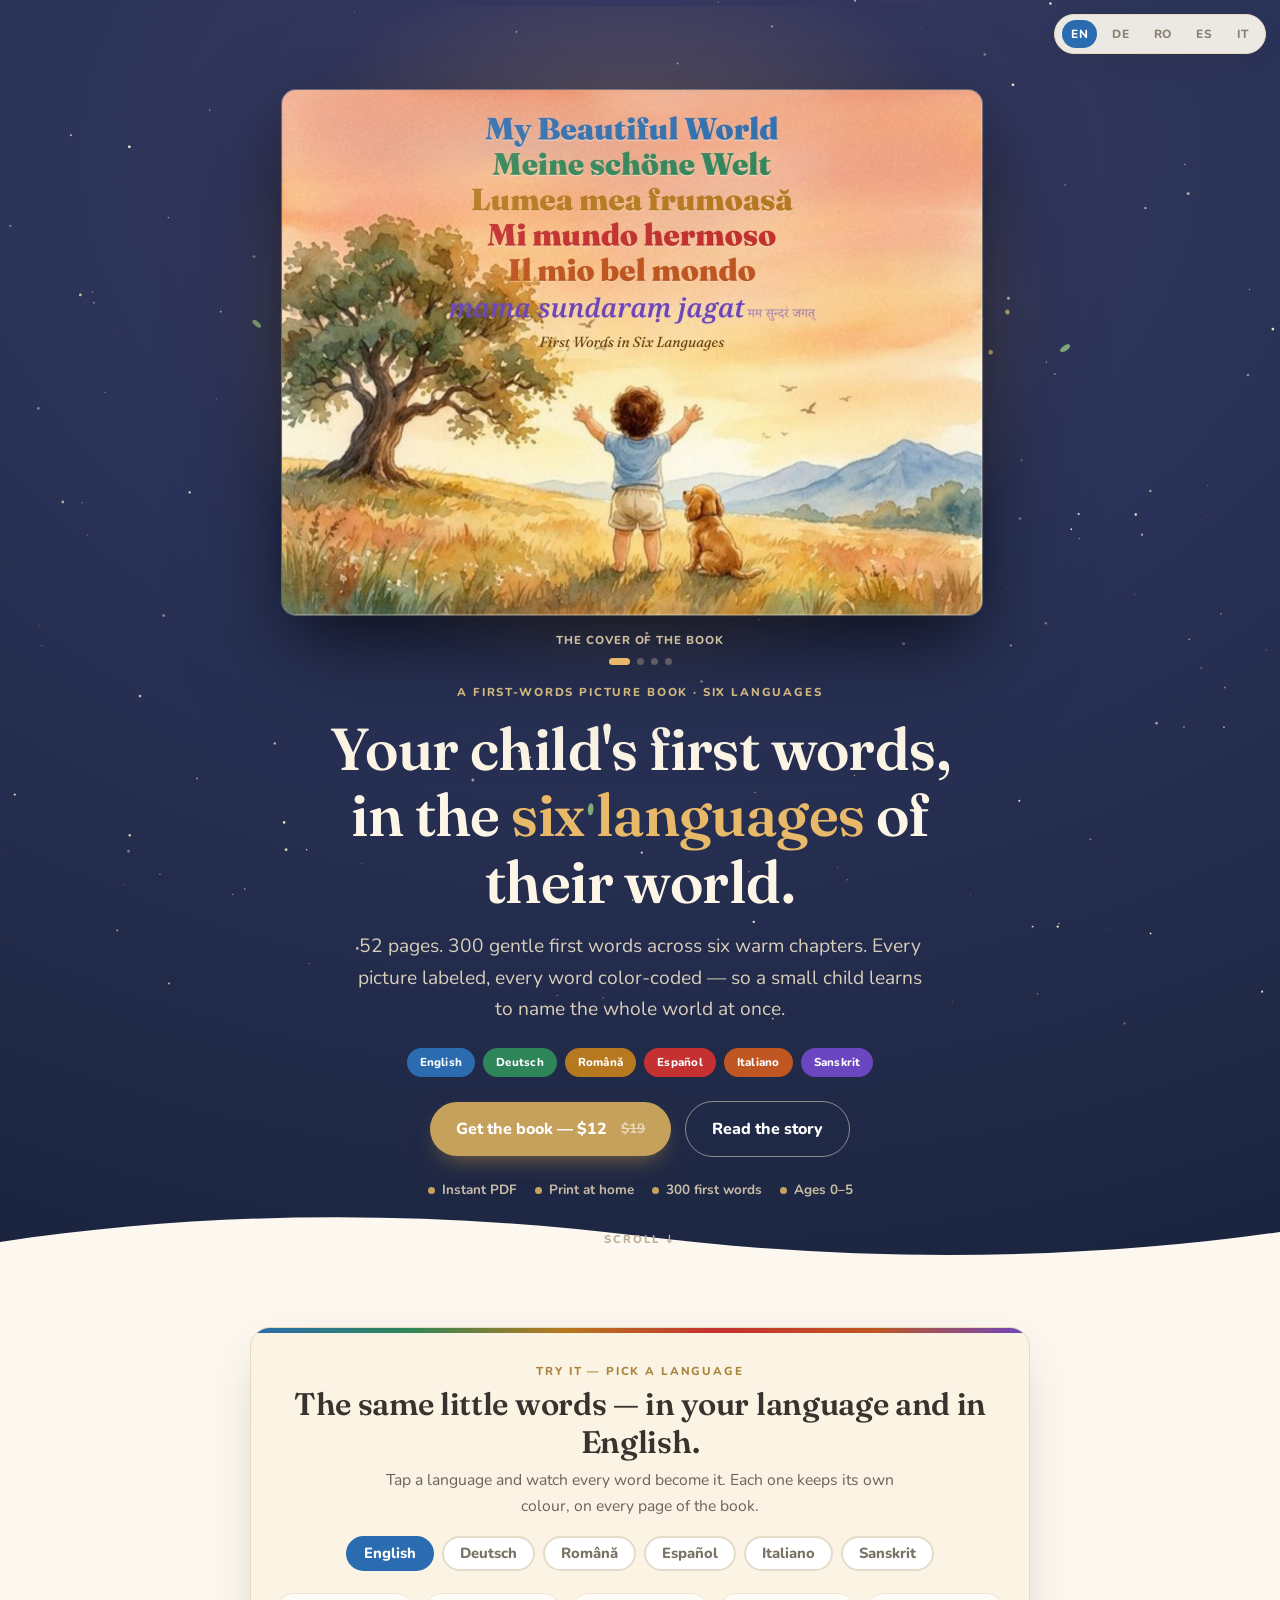
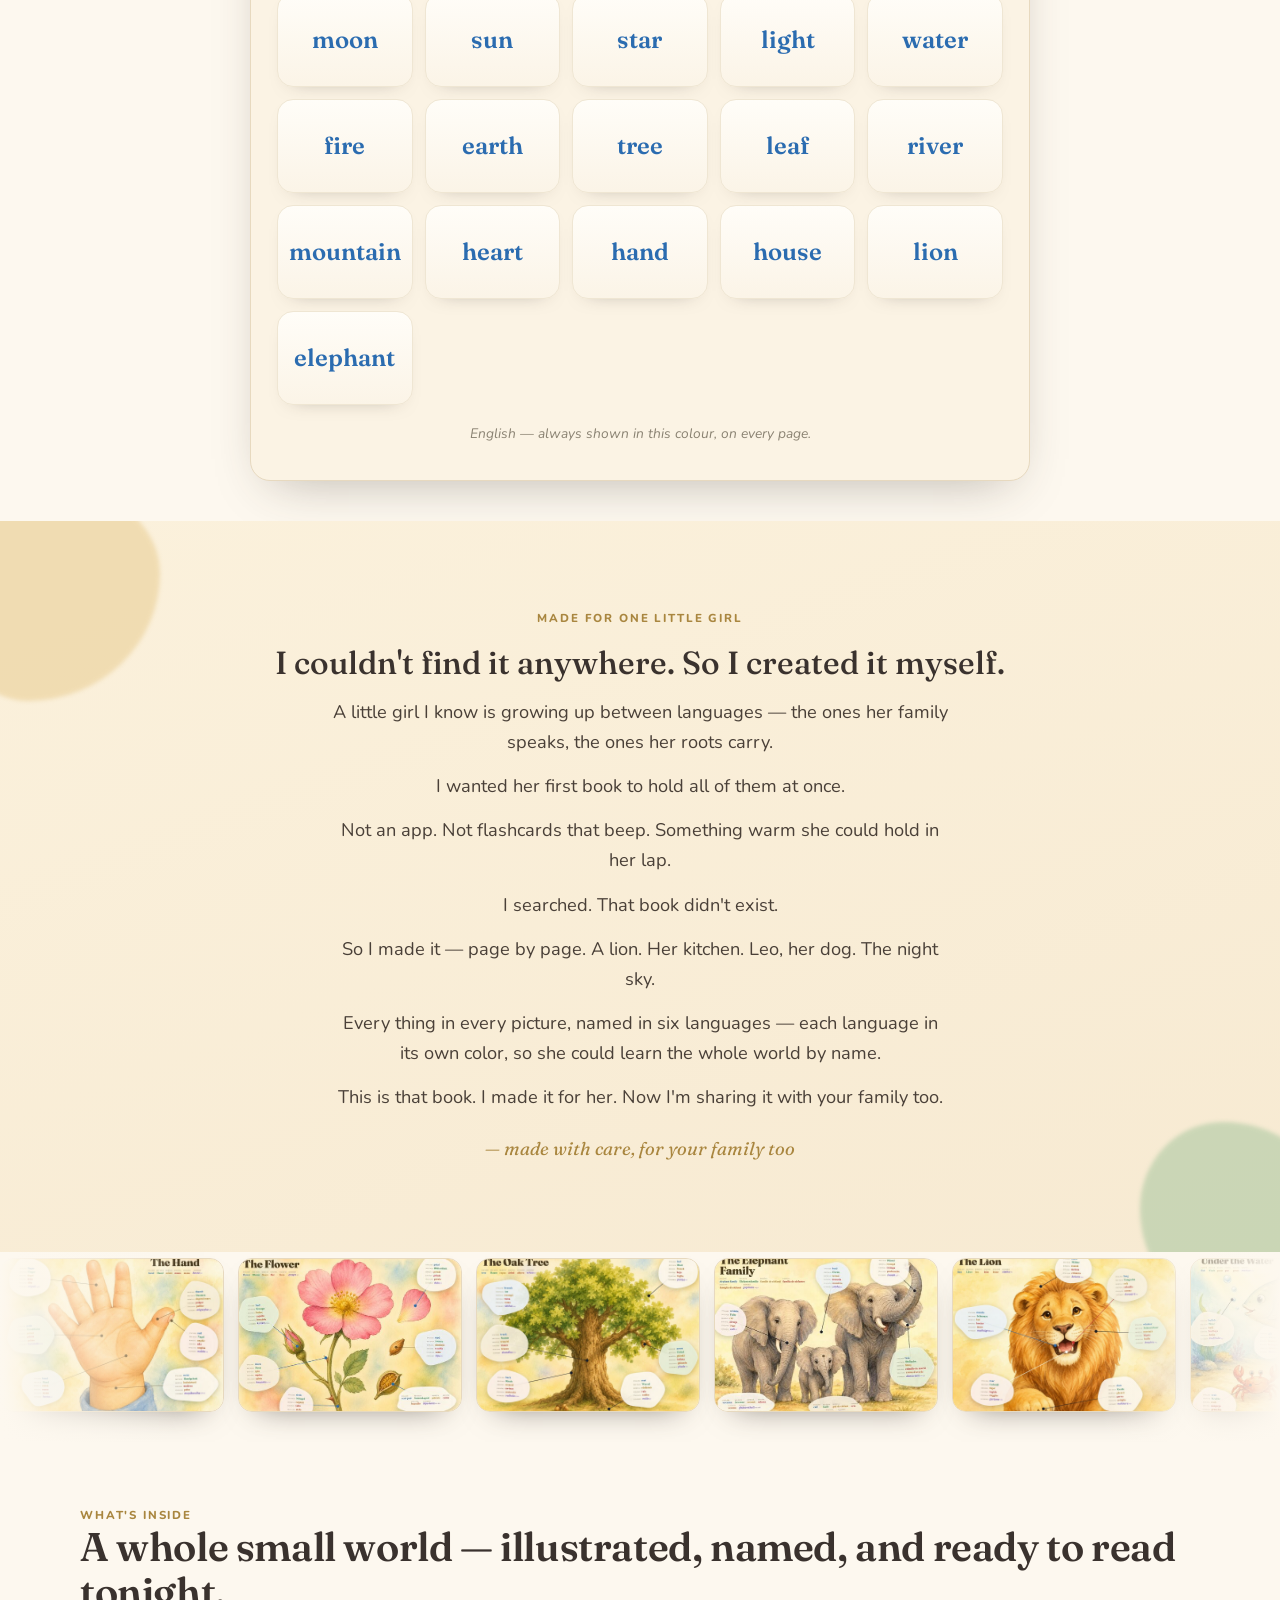
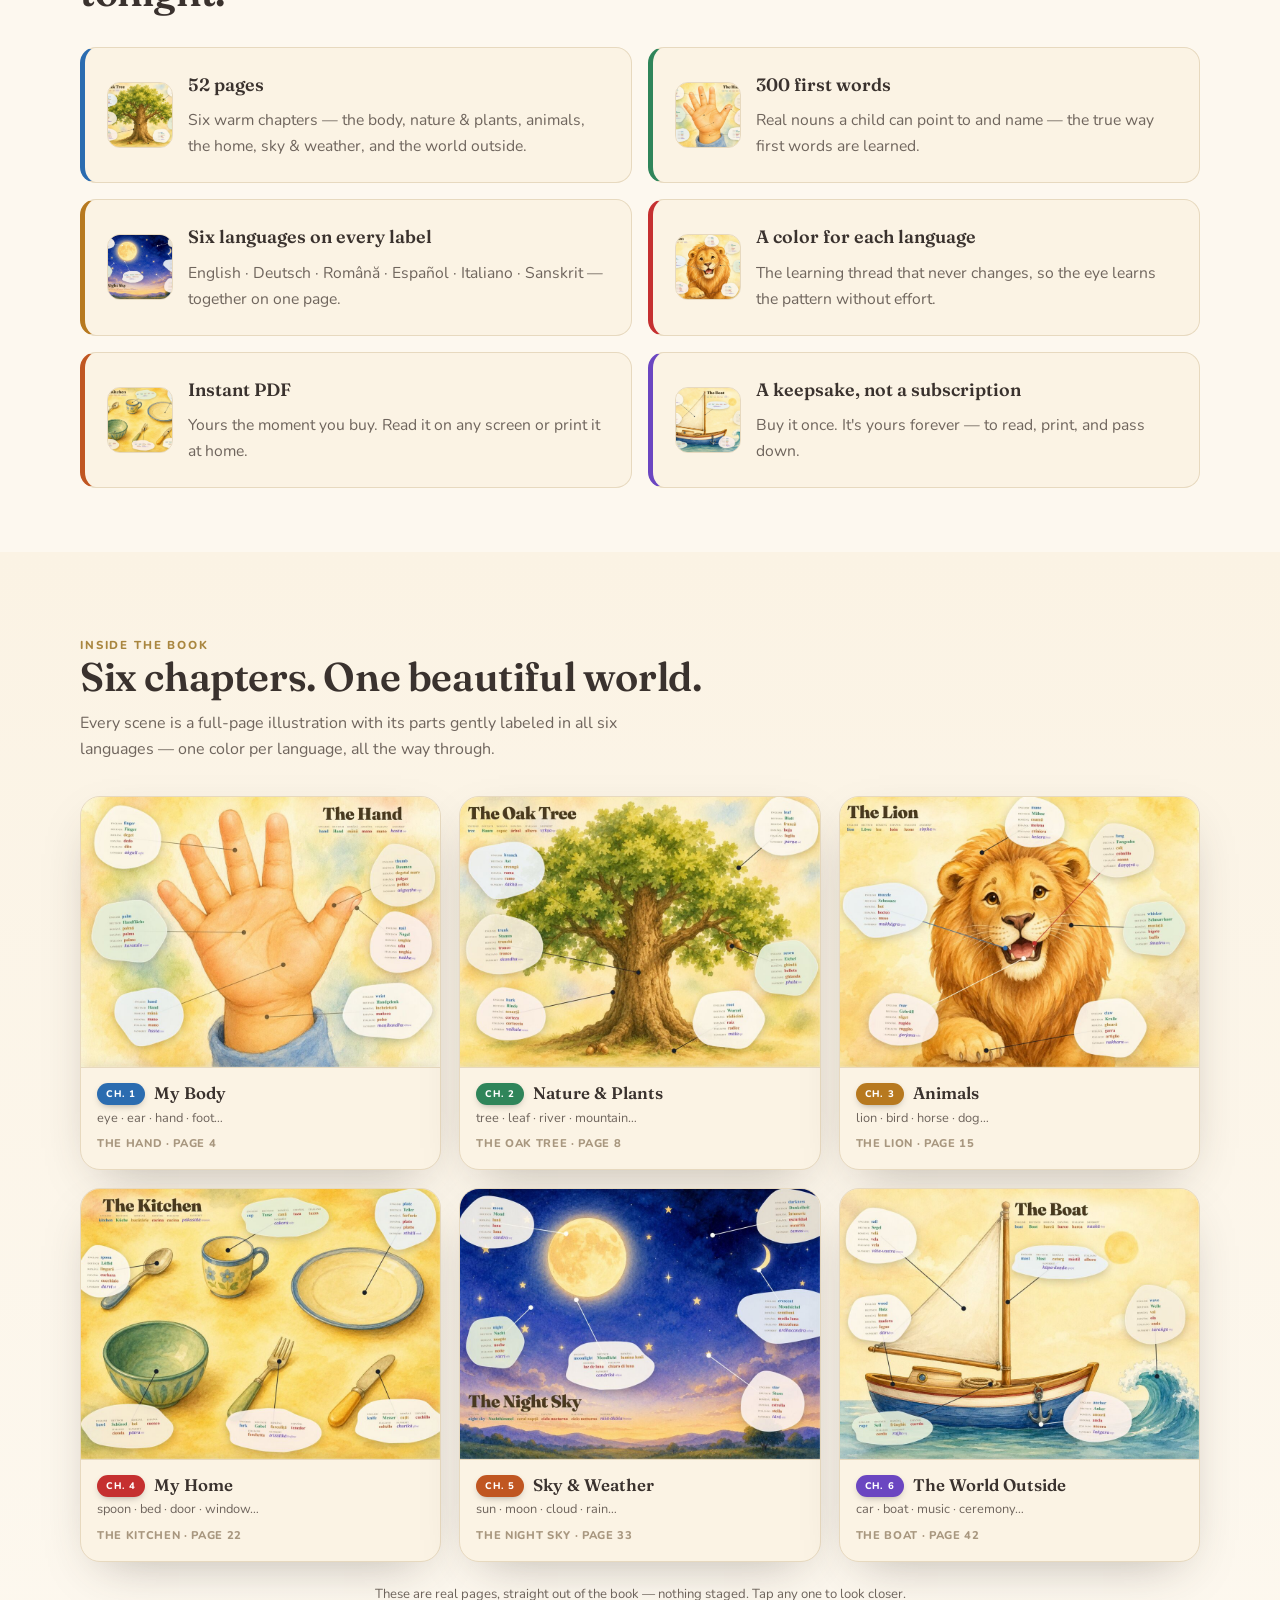
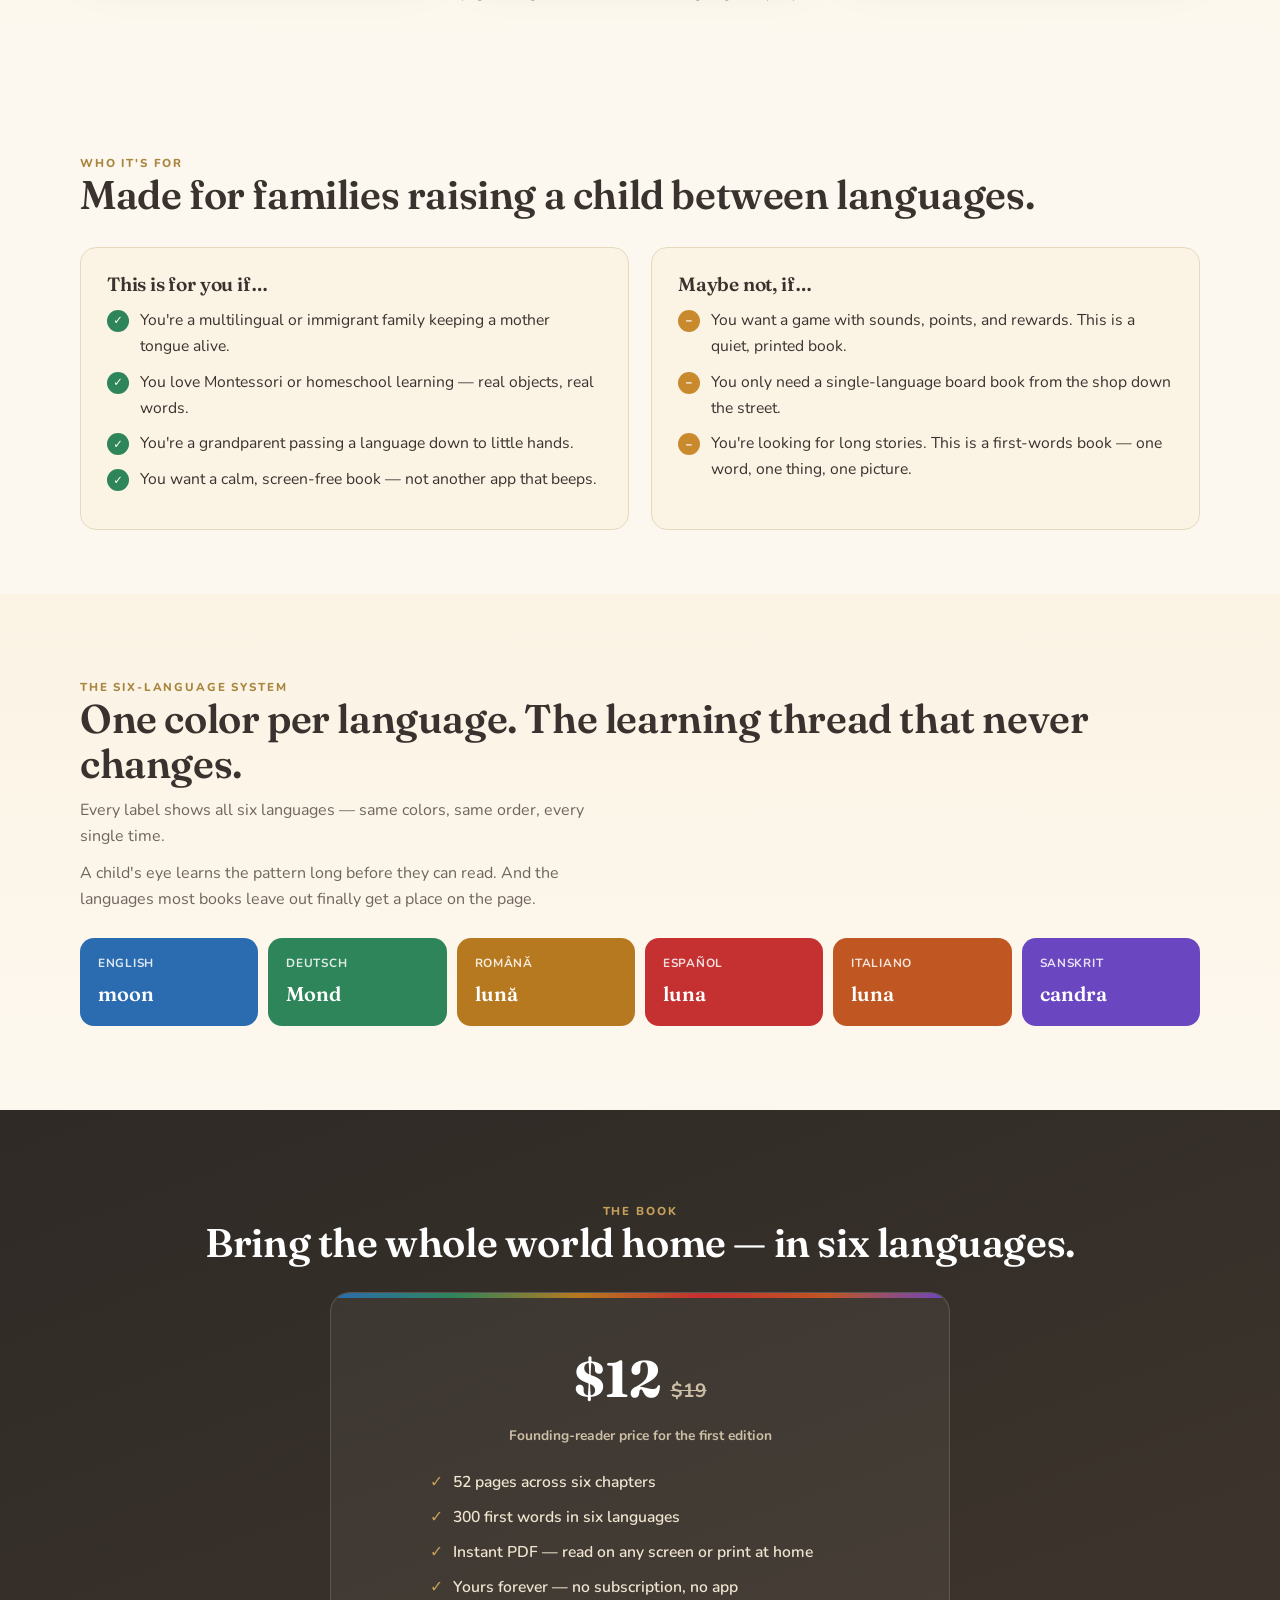
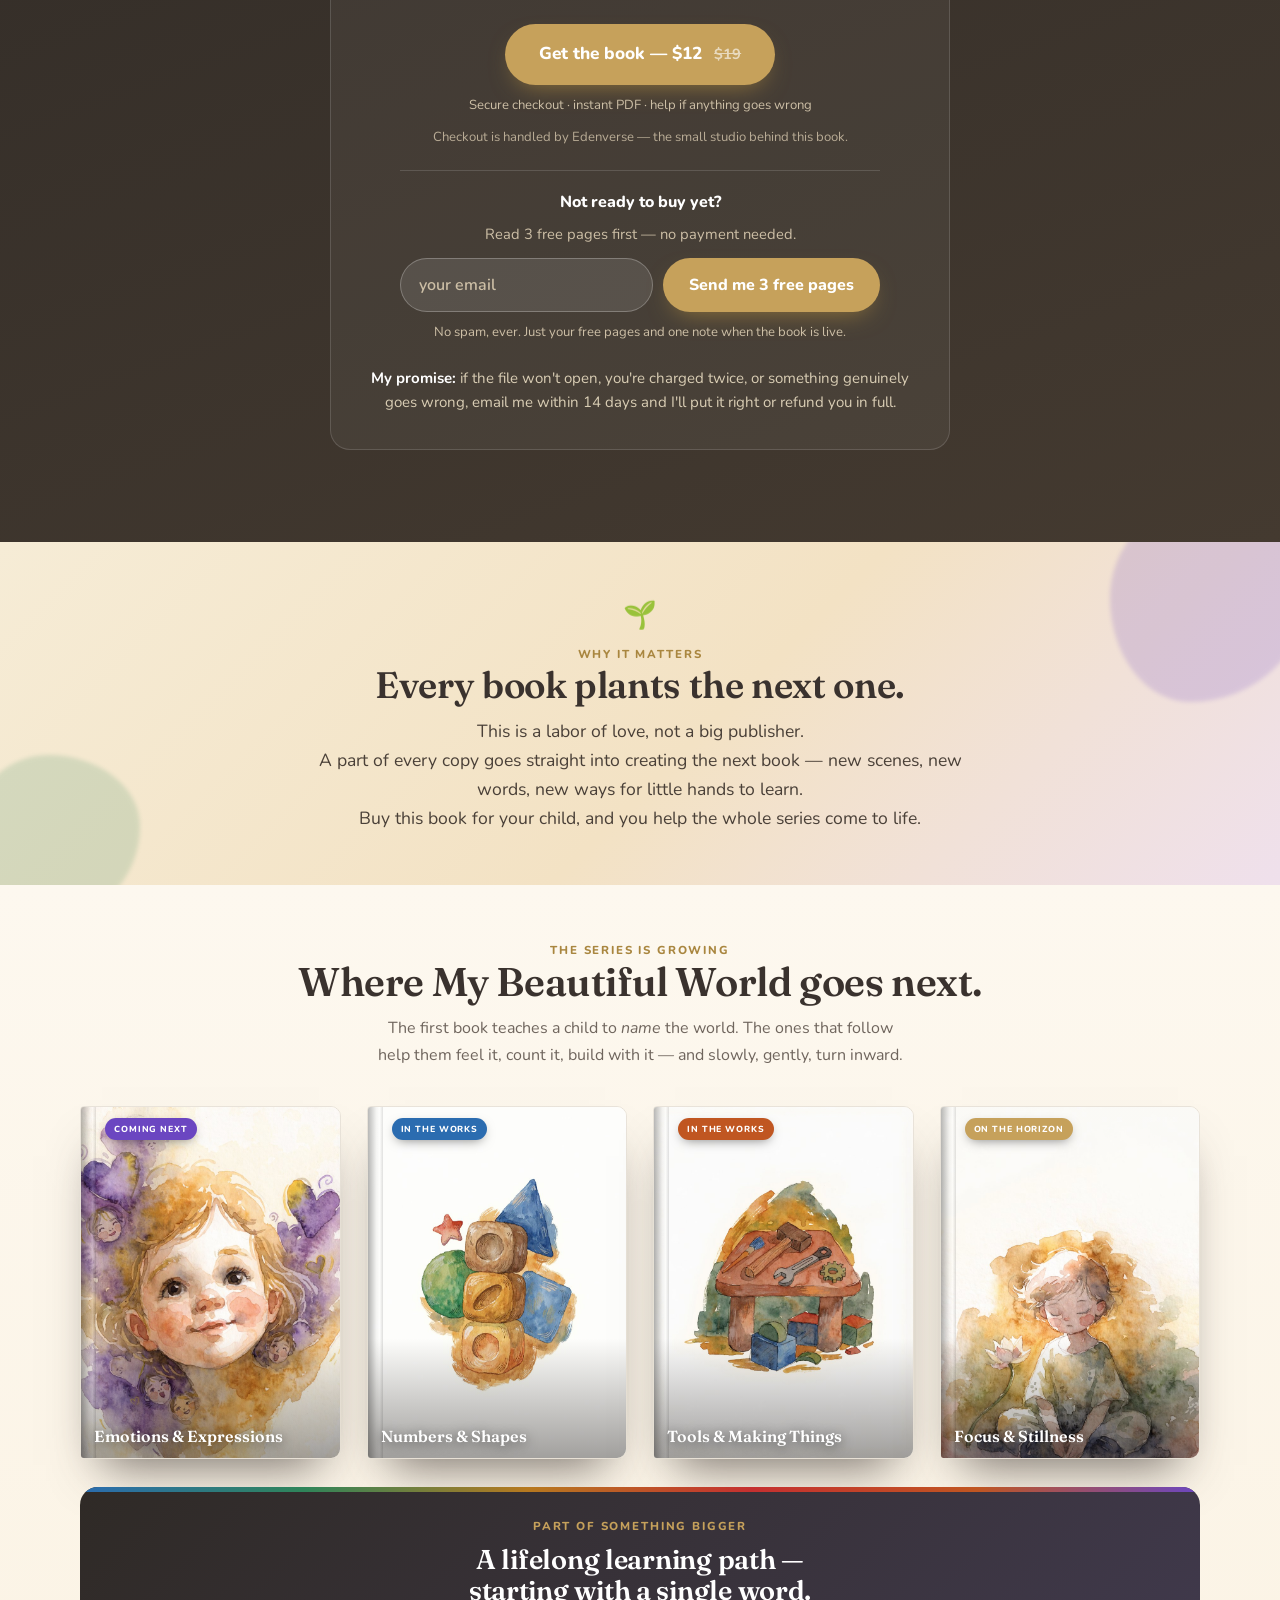
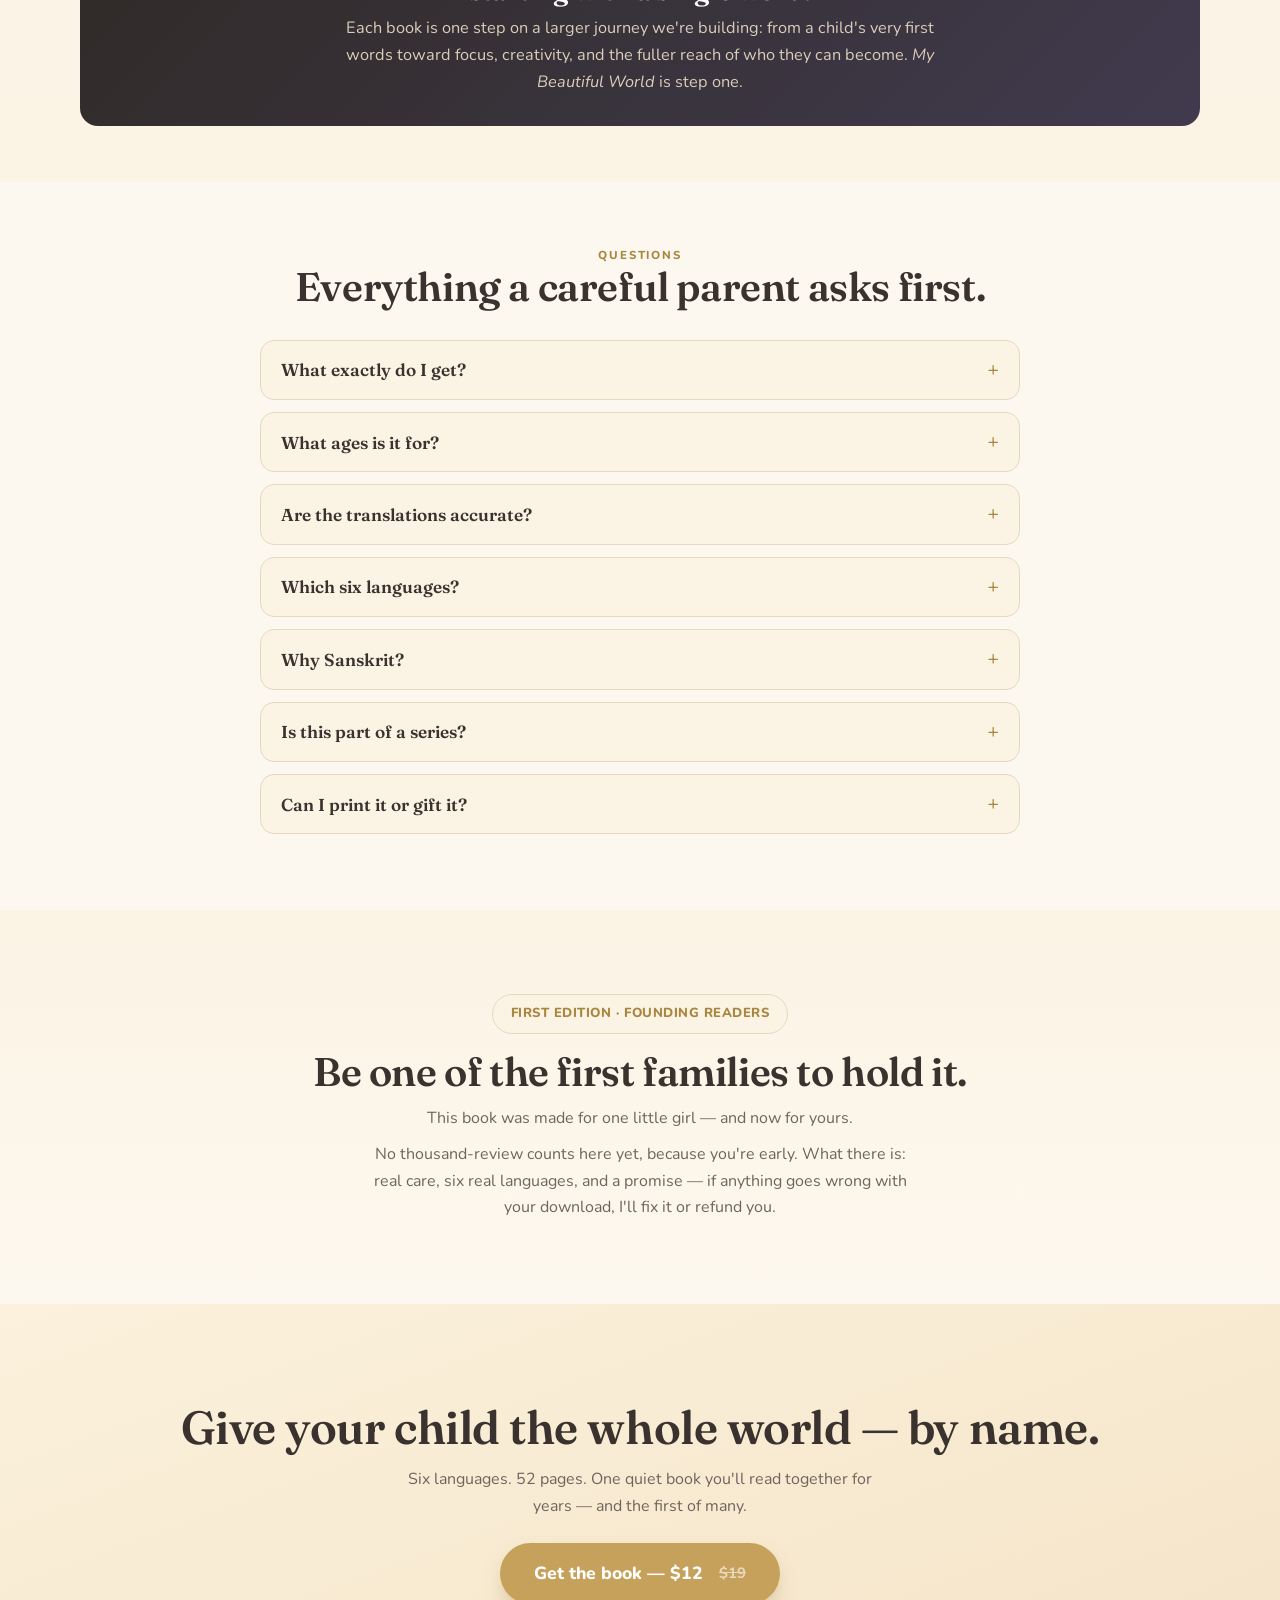
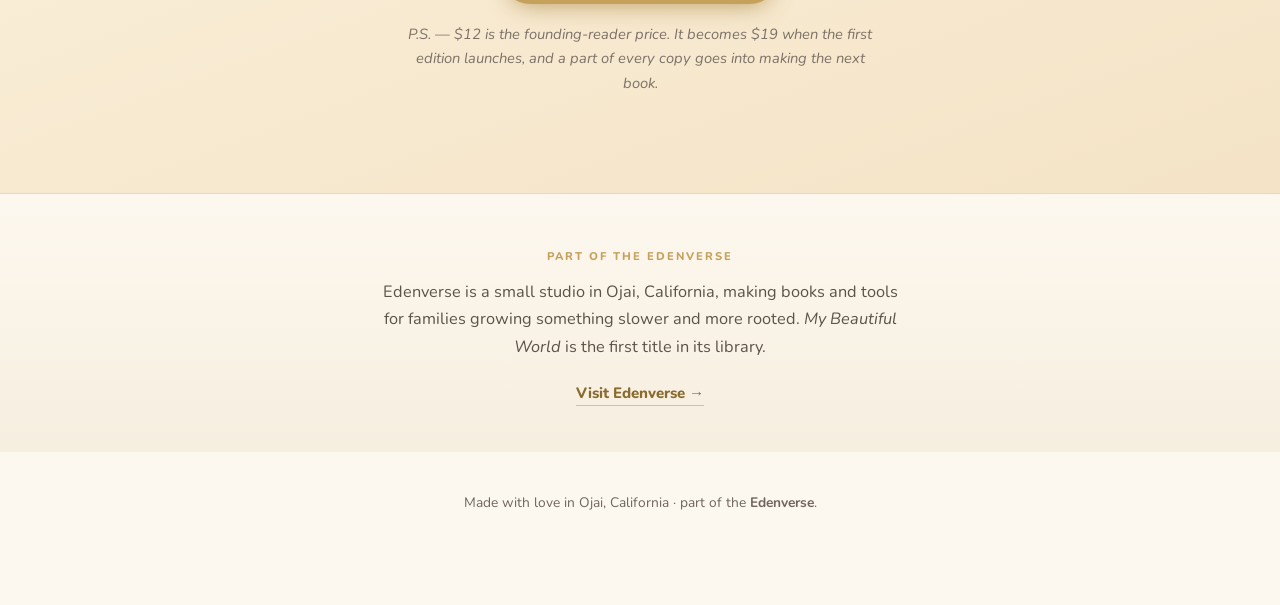
==== commit fe7dfb1a: "Update all copy and docs to the locked book spec: 52 pages, 300 words, 6 chapters, 6 languages Landi" ====
--- a/index.html
+++ b/index.html
@@ -5,9 +5,9 @@
 <meta name="viewport" content="width=device-width, initial-scale=1.0" />
 <link rel="icon" href="/favicon.svg" type="image/svg+xml"/><link rel="mask-icon" href="/favicon.svg" color="#2f855a"/><meta name="theme-color" content="#FDF8EF"/>
 <title>My Beautiful World — A First-Words Picture Book in Six Languages</title>
-<meta name="description" content="An illustrated first-words picture book in six languages: English, German, Romanian, Spanish, Italian, and Sanskrit. 45 illustrated pages, 274 first words across 6 chapters, every picture labeled and color-coded. Made for one little girl — the first book in a growing series." />
+<meta name="description" content="An illustrated first-words picture book in six languages: English, German, Romanian, Spanish, Italian, and Sanskrit. 52 pages, 300 first words across 6 chapters, every picture labeled and color-coded. Made for one little girl — the first book in a growing series." />
 <meta property="og:title" content="My Beautiful World — A First-Words Book in Six Languages" />
-<meta property="og:description" content="45 illustrated pages. 274 first words. English, Deutsch, Română, Español, Italiano and Sanskrit. Instant PDF. The first book in a growing series." />
+<meta property="og:description" content="52 pages. 300 first words. English, Deutsch, Română, Español, Italiano and Sanskrit. Instant PDF. The first book in a growing series." />
 <meta property="og:type" content="website" />
 <!-- Pinterest domain verification - Eden Education account -->
 <meta name="p:domain_verify" content="b4c7a33e1e718460d96b3e9747e2d149"/>
@@ -239,7 +239,7 @@
 .reveal{opacity:1;transform:none;transition:none}
 }
 
-/* ===== painted hero world (drops into the existing 3D rig) ===== */
+/* ===== illustrated hero world (drops into the existing 3D rig) ===== */
 .world-wrap .world-photo{position:relative;z-index:1;display:block;width:100%;height:auto;aspect-ratio:4/3;object-fit:cover;border-radius:14px;background:#fdf6e6;
  box-shadow:0 0 0 1px rgba(255,244,214,.30), 0 26px 60px -20px rgba(0,0,0,.62);
  animation:float 8s ease-in-out infinite}
@@ -248,7 +248,7 @@
 .pagecap{position:relative;z-index:3;margin:2px auto 16px;font-size:.72rem;letter-spacing:.08em;text-transform:uppercase;font-weight:800;color:#dcc9a4;opacity:.92}
 
 
-/* full-bleed painted-scene ribbon */
+/* full-bleed illustrated-scene ribbon */
 .strip{position:relative;overflow:hidden;background:var(--cream);padding:6px 0 30px}
 .strip::before,.strip::after{content:"";position:absolute;top:0;bottom:0;width:14vw;z-index:2;pointer-events:none}
 .strip::before{left:0;background:linear-gradient(90deg,var(--cream),transparent)}
@@ -421,7 +421,7 @@
 
     <div class="eyebrow">A first-words picture book · six languages</div>
     <h1 data-i18n-html="hero">Your child's first words, in the <em>six languages</em> of their world.</h1>
-    <p class="lead">45 illustrated pages. 274 gentle first words across six warm chapters. Every picture labeled, every word color-coded — so a small child learns to name the whole world at once.</p>
+    <p class="lead">52 pages. 300 gentle first words across six warm chapters. Every picture labeled, every word color-coded — so a small child learns to name the whole world at once.</p>
     <div class="pills">
       <span class="pill" style="background:var(--en)">English</span>
       <span class="pill" style="background:var(--de)">Deutsch</span>
@@ -437,7 +437,7 @@
     <div class="microtrust">
       <span><i class="dotg"></i>Instant PDF</span>
       <span><i class="dotg"></i>Print at home</span>
-      <span><i class="dotg"></i>274 first words</span>
+      <span><i class="dotg"></i>300 first words</span>
       <span><i class="dotg"></i>Ages 0–5</span>
     </div>
   </div>
@@ -539,8 +539,8 @@
     <div class="eyebrow reveal">What's inside</div>
     <h2 class="reveal">A whole small world — illustrated, named, and ready to read tonight.</h2>
     <div class="feat">
-      <div class="fcard reveal"><img class="fthumb" src="/assets/pages/oak.jpg" width="1000" height="750" alt="" loading="lazy" decoding="async" /><b>45 illustrated pages</b><span>Six warm chapters — the body, nature &amp; plants, animals, the home, sky &amp; weather, and the world outside.</span></div>
-      <div class="fcard reveal"><img class="fthumb" src="/assets/pages/hand.jpg" width="1000" height="750" alt="" loading="lazy" decoding="async" /><b>274 first words</b><span>Real nouns a child can point to and name — the true way first words are learned.</span></div>
+      <div class="fcard reveal"><img class="fthumb" src="/assets/pages/oak.jpg" width="1000" height="750" alt="" loading="lazy" decoding="async" /><b>52 pages</b><span>Six warm chapters — the body, nature &amp; plants, animals, the home, sky &amp; weather, and the world outside.</span></div>
+      <div class="fcard reveal"><img class="fthumb" src="/assets/pages/hand.jpg" width="1000" height="750" alt="" loading="lazy" decoding="async" /><b>300 first words</b><span>Real nouns a child can point to and name — the true way first words are learned.</span></div>
       <div class="fcard reveal"><img class="fthumb" src="/assets/pages/night.jpg" width="1000" height="750" alt="" loading="lazy" decoding="async" /><b>Six languages on every label</b><span>English · Deutsch · Română · Español · Italiano · Sanskrit — together on one page.</span></div>
       <div class="fcard reveal"><img class="fthumb" src="/assets/pages/lion.jpg" width="1000" height="750" alt="" loading="lazy" decoding="async" /><b>A color for each language</b><span>The learning thread that never changes, so the eye learns the pattern without effort.</span></div>
       <div class="fcard reveal"><img class="fthumb" src="/assets/pages/kitchen.jpg" width="1000" height="750" alt="" loading="lazy" decoding="async" /><b>Instant PDF</b><span>Yours the moment you buy. Read it on any screen or print it at home.</span></div>
@@ -554,7 +554,7 @@
   <div class="wrap">
     <div class="eyebrow reveal">Inside the book</div>
     <h2 class="reveal">Six chapters. One beautiful world.</h2>
-    <p class="kick soft reveal">Every scene is a full watercolor-style illustration with its parts gently labeled in all six languages — one color per language, all the way through.</p>
+    <p class="kick soft reveal">Every scene is a full-page illustration with its parts gently labeled in all six languages — one color per language, all the way through.</p>
     <div class="gal">
       <div class="scene reveal"><div class="art"><img src="/assets/pages/hand.jpg" width="1000" height="750" alt="The Hand — page 4 of the book, every part labelled in all six languages" loading="lazy" decoding="async" /></div><div class="cap"><span class="chtag" style="background:var(--en)">Ch. 1</span><b>My Body</b><span>eye &middot; ear &middot; hand &middot; foot&hellip;</span><em class="pgref">The Hand &middot; page 4</em></div></div>
       <div class="scene reveal"><div class="art"><img src="/assets/pages/oak.jpg" width="1000" height="750" alt="The Oak Tree — page 8 of the book, every part labelled in all six languages" loading="lazy" decoding="async" /></div><div class="cap"><span class="chtag" style="background:var(--de)">Ch. 2</span><b>Nature &amp; Plants</b><span>tree &middot; leaf &middot; river &middot; mountain&hellip;</span><em class="pgref">The Oak Tree &middot; page 8</em></div></div>
@@ -618,8 +618,8 @@
       <div class="priceline"><span class="now">$12</span><span class="was">$19</span></div>
       <div class="soft" style="color:#cdbfa6;font-weight:700;font-size:.86rem">Founding-reader price for the first edition</div>
       <div class="incl">
-        <div><span class="ck">✓</span> 45 illustrated pages across six chapters</div>
-        <div><span class="ck">✓</span> 274 first words in six languages</div>
+        <div><span class="ck">✓</span> 52 pages across six chapters</div>
+        <div><span class="ck">✓</span> 300 first words in six languages</div>
         <div><span class="ck">✓</span> Instant PDF — read on any screen or print at home</div>
         <div><span class="ck">✓</span> Yours forever — no subscription, no app</div>
       </div>
@@ -680,7 +680,7 @@
     <div class="eyebrow center reveal">Questions</div>
     <h2 class="center reveal">Everything a careful parent asks first.</h2>
     <div class="faq">
-      <div class="q reveal"><button>What exactly do I get? <span class="plus">+</span></button><div class="a"><p>A downloadable PDF of the full book — 45 illustrated pages, 274 first words in six languages across six chapters. You can read it on any phone, tablet, or computer, or print it at home or a print shop.</p></div></div>
+      <div class="q reveal"><button>What exactly do I get? <span class="plus">+</span></button><div class="a"><p>A downloadable PDF of the full book — 52 pages, 300 first words in six languages across six chapters. You can read it on any phone, tablet, or computer, or print it at home or a print shop.</p></div></div>
       <div class="q reveal"><button>What ages is it for? <span class="plus">+</span></button><div class="a"><p>Made for ages 0–5. Babies love the colors and your voice; toddlers point and name; older children start to read the words themselves. It grows with them.</p></div></div>
       <div class="q reveal"><button>Are the translations accurate? <span class="plus">+</span></button><div class="a"><p>Every word is a real, everyday noun for something actually in the picture — chosen with care, never filler. The Sanskrit appears twice on every label: in Devanagari script and in IAST romanization, so it can be read aloud without knowing the script.</p></div></div>
       <div class="q reveal"><button>Which six languages? <span class="plus">+</span></button><div class="a"><p>English, German (Deutsch), Romanian (Română), Spanish (Español), Italian (Italiano), and Sanskrit — each in its own fixed color throughout the book.</p></div></div>
@@ -705,7 +705,7 @@
 <section class="sec final">
   <div class="wrap reveal">
     <h2>Give your child the whole world — by name.</h2>
-    <p class="soft" style="max-width:48ch;margin:12px auto 24px">Six languages. 45 illustrated pages. One quiet book you'll read together for years — and the first of many.</p>
+    <p class="soft" style="max-width:48ch;margin:12px auto 24px">Six languages. 52 pages. One quiet book you'll read together for years — and the first of many.</p>
     <a class="btn" href="#offer" style="font-size:1.1rem;padding:16px 34px">Get the book — $12 <span class="price-strike">$19</span></a>
     <p class="ps soft">P.S. — $12 is the founding-reader price. It becomes $19 when the first edition launches, and a part of every copy goes into making the next book.</p>
   </div>
@@ -843,7 +843,7 @@
 
 /* ---- i18n engine: snapshot originals once, translate instantly, never re-snapshot ---- */
 (function(){
-var DICT={"The cover of the book": {"de": "Das Cover des Buches", "ro": "Coperta cărții", "es": "La portada del libro", "it": "La copertina del libro"}, "A real page from the book · The Face": {"de": "Eine echte Seite aus dem Buch · Das Gesicht", "ro": "O pagină reală din carte · Fața", "es": "Una página real del libro · La cara", "it": "Una pagina vera dal libro · Il viso"}, "A real page from the book · The Oak Tree": {"de": "Eine echte Seite aus dem Buch · Die Eiche", "ro": "O pagină reală din carte · Stejarul", "es": "Una página real del libro · El roble", "it": "Una pagina vera dal libro · La quercia"}, "A real page from the book · The Lion": {"de": "Eine echte Seite aus dem Buch · Der Löwe", "ro": "O pagină reală din carte · Leul", "es": "Una página real del libro · El león", "it": "Una pagina vera dal libro · Il leone"}, "The Hand · page 4": {"de": "Die Hand · Seite 4", "ro": "Mâna · pagina 4", "es": "La mano · página 4", "it": "La mano · pagina 4"}, "The Oak Tree · page 8": {"de": "Die Eiche · Seite 8", "ro": "Stejarul · pagina 8", "es": "El roble · página 8", "it": "La quercia · pagina 8"}, "The Lion · page 15": {"de": "Der Löwe · Seite 15", "ro": "Leul · pagina 15", "es": "El león · página 15", "it": "Il leone · pagina 15"}, "The Kitchen · page 22": {"de": "Die Küche · Seite 22", "ro": "Bucătăria · pagina 22", "es": "La cocina · página 22", "it": "La cucina · pagina 22"}, "The Night Sky · page 33": {"de": "Der Nachthimmel · Seite 33", "ro": "Cerul nopții · pagina 33", "es": "El cielo nocturno · página 33", "it": "Il cielo notturno · pagina 33"}, "The Boat · page 42": {"de": "Das Boot · Seite 42", "ro": "Barca · pagina 42", "es": "El barco · página 42", "it": "La barca · pagina 42"}, "My Beautiful World": {"de": "Meine schöne Welt", "ro": "Lumea mea frumoasă", "es": "Mi mundo hermoso", "it": "Il mio bel mondo"}, "A first-words picture book · six languages": {"de": "Ein Bilderbuch der ersten Wörter · sechs Sprachen", "ro": "O carte ilustrată cu primele cuvinte · șase limbi", "es": "Un libro ilustrado de primeras palabras · seis idiomas", "it": "Un libro illustrato di prime parole · sei lingue"}, "45 illustrated pages. 274 gentle first words across six warm chapters. Every picture labeled, every word color-coded — so a small child learns to name the whole world at once.": {"de": "45 illustrierte Seiten. 274 sanfte erste Wörter in sechs warmen Kapiteln. Jedes Bild beschriftet, jedes Wort farblich zugeordnet – damit ein kleines Kind die ganze Welt auf einmal benennen lernt.", "ro": "45 de pagini ilustrate. 274 de cuvinte blânde, în șase capitole calde. Fiecare imagine etichetată, fiecare cuvânt cu culoarea lui – ca un copil mic să învețe să numească întreaga lume dintr-o dată.", "es": "45 páginas ilustradas. 274 primeras palabras en seis capítulos cálidos. Cada imagen etiquetada, cada palabra con su color — para que un niño pequeño aprenda a nombrar el mundo entero a la vez.", "it": "45 pagine illustrate. 274 prime parole in sei capitoli accoglienti. Ogni immagine etichettata, ogni parola con il suo colore — così un bambino impara a dare un nome al mondo intero."}, "Read the story": {"de": "Die Geschichte lesen", "ro": "Citește povestea", "es": "Lee la historia", "it": "Leggi la storia"}, "Instant PDF": {"de": "Sofort-PDF", "ro": "PDF instant", "es": "PDF al instante", "it": "PDF immediato"}, "Print at home": {"de": "Zu Hause drucken", "ro": "Printează acasă", "es": "Imprime en casa", "it": "Stampa a casa"}, "274 first words": {"de": "274 erste Wörter", "ro": "274 de cuvinte", "es": "274 primeras palabras", "it": "274 prime parole"}, "Ages 0–5": {"de": "0–5 Jahre", "ro": "Vârsta 0–5 ani", "es": "De 0 a 5 años", "it": "Da 0 a 5 anni"}, "scroll ↓": {"de": "scrollen ↓", "ro": "derulează ↓", "es": "desliza ↓", "it": "scorri ↓"}, "Try it — pick a language": {"de": "Probier es – wähle eine Sprache", "ro": "Încearcă – alege o limbă", "es": "Pruébalo — elige un idioma", "it": "Provalo — scegli una lingua"}, "The same little words — in your language and in English.": {"de": "Dieselben kleinen Wörter – in deiner Sprache und auf Englisch.", "ro": "Aceleași cuvinte mici – în limba ta și în engleză.", "es": "Las mismas palabritas — en tu idioma y en inglés.", "it": "Le stesse piccole parole — nella tua lingua e in inglese."}, "Tap a language and watch every word become it. Each one keeps its own colour, on every page of the book.": {"de": "Tippe auf eine Sprache und sieh zu, wie jedes Wort sie annimmt. Jede behält ihre eigene Farbe – auf jeder Seite des Buches.", "ro": "Atinge o limbă și privește cum fiecare cuvânt devine ea. Fiecare își păstrează culoarea, pe fiecare pagină.", "es": "Toca un idioma y mira cómo cada palabra se transforma. Cada uno conserva su color, en cada página del libro.", "it": "Tocca una lingua e guarda ogni parola diventarla. Ognuna mantiene il suo colore, in ogni pagina del libro."}, "I couldn't find it anywhere. So I created it myself.": {"de": "Ich konnte es nirgendwo finden. Also habe ich es selbst erschaffen.", "ro": "Nu am găsit-o nicăieri. Așa că am creat-o eu.", "es": "No lo encontré en ninguna parte. Así que lo creé yo mismo.", "it": "Non l'ho trovato da nessuna parte. Così l'ho creato io."}, "A little girl I know is growing up between languages — the ones her family speaks, the ones her roots carry.": {"de": "Ein kleines Mädchen, das ich kenne, wächst zwischen Sprachen auf – denen, die ihre Familie spricht, und denen, die ihre Wurzeln tragen.", "ro": "O fetiță pe care o cunosc crește între limbi – cele pe care le vorbește familia ei și cele pe care le poartă rădăcinile ei.", "es": "Una niña a la que conozco está creciendo entre idiomas: los que habla su familia y los que llevan sus raíces.", "it": "Una bambina che conosco cresce tra le lingue — quelle che parla la sua famiglia e quelle che portano le sue radici."}, "I wanted her first book to hold all of them at once.": {"de": "Ich wollte, dass ihr erstes Buch sie alle auf einmal enthält.", "ro": "Am vrut ca prima ei carte să le cuprindă pe toate deodată.", "es": "Quería que su primer libro las contuviera todas a la vez.", "it": "Volevo che il suo primo libro le contenesse tutte insieme."}, "Not an app. Not flashcards that beep. Something warm she could hold in her lap.": {"de": "Keine App. Keine piepsenden Lernkarten. Etwas Warmes, das sie auf dem Schoß halten kann.", "ro": "Nu o aplicație. Nu cartonașe care fac bip. Ceva cald, pe care să-l țină în poală.", "es": "No una app. No tarjetas que pitan. Algo cálido que pudiera sostener en su regazo.", "it": "Non un'app. Non flashcard che suonano. Qualcosa di caldo da tenere in grembo."}, "I searched. That book didn't exist.": {"de": "Ich habe gesucht. Dieses Buch gab es nicht.", "ro": "Am căutat. Cartea aceea nu exista.", "es": "Busqué. Ese libro no existía.", "it": "Ho cercato. Quel libro non esisteva."}, "So I made it — page by page. A lion. Her kitchen. Leo, her dog. The night sky.": {"de": "Also habe ich es gemacht – Seite für Seite. Ein Löwe. Ihre Küche. Leo, ihr Hund. Der Nachthimmel.", "ro": "Așa că am făcut-o – pagină cu pagină. Un leu. Bucătăria ei. Leo, câinele ei. Cerul nopții.", "es": "Así que lo hice, página a página. Un león. Su cocina. Leo, su perro. El cielo nocturno.", "it": "Così l'ho fatto — pagina dopo pagina. Un leone. La sua cucina. Leo, il suo cane. Il cielo notturno."}, "Every thing in every picture, named in six languages — each language in its own color, so she could learn the whole world by name.": {"de": "Jedes Ding auf jedem Bild, benannt in sechs Sprachen – jede Sprache in ihrer eigenen Farbe, damit sie die ganze Welt beim Namen lernen kann.", "ro": "Fiecare lucru din fiecare imagine, numit în șase limbi – fiecare limbă în culoarea ei, ca să învețe lumea întreagă pe nume.", "es": "Cada cosa de cada imagen, nombrada en seis idiomas — cada idioma en su propio color, para que aprendiera el mundo entero por su nombre.", "it": "Ogni cosa in ogni immagine, chiamata per nome in sei lingue — ogni lingua con il suo colore, così da imparare il mondo intero."}, "This is that book. I made it for her. Now I'm sharing it with your family too.": {"de": "Das ist dieses Buch. Ich habe es für sie gemacht. Jetzt teile ich es auch mit deiner Familie.", "ro": "Aceasta este acea carte. Am făcut-o pentru ea. Acum o împărtășesc și cu familia ta.", "es": "Este es ese libro. Lo hice para ella. Ahora lo comparto también con tu familia.", "it": "Questo è quel libro. L'ho fatto per lei. Ora lo condivido anche con la tua famiglia."}, "— made with care, for your family too": {"de": "– mit Sorgfalt gemacht, auch für deine Familie", "ro": "– făcută cu grijă, și pentru familia ta", "es": "— hecho con cuidado, también para tu familia", "it": "— fatto con cura, anche per la tua famiglia"}, "What's inside": {"de": "Was drin ist", "ro": "Ce e înăuntru", "es": "Qué contiene", "it": "Cosa contiene"}, "A whole small world — illustrated, named, and ready to read tonight.": {"de": "Eine ganze kleine Welt – illustriert, benannt und heute Abend bereit zum Lesen.", "ro": "O lume mică întreagă – ilustrată, numită și gata de citit diseară.", "es": "Todo un pequeño mundo — ilustrado, nombrado y listo para leer esta noche.", "it": "Un piccolo mondo intero — illustrato, nominato e pronto da leggere stasera."}, "45 illustrated pages": {"de": "45 illustrierte Seiten", "ro": "45 de pagini ilustrate", "es": "45 páginas ilustradas", "it": "45 pagine illustrate"}, "Real nouns a child can point to and name — the true way first words are learned.": {"de": "Echte Hauptwörter, auf die ein Kind zeigen und die es benennen kann – so werden erste Wörter wirklich gelernt.", "ro": "Substantive reale, pe care un copil le poate arăta cu degetul și numi – așa se învață cu adevărat primele cuvinte.", "es": "Sustantivos reales que un niño puede señalar y nombrar: así se aprenden de verdad las primeras palabras.", "it": "Nomi veri che un bambino può indicare e nominare — è così che si imparano davvero le prime parole."}, "Six languages on every label": {"de": "Sechs Sprachen auf jedem Etikett", "ro": "Șase limbi pe fiecare etichetă", "es": "Seis idiomas en cada etiqueta", "it": "Sei lingue su ogni etichetta"}, "English · Deutsch · Română · Español · Italiano · Sanskrit — together on one page.": {"de": "English · Deutsch · Română · Español · Italiano · Sanskrit – zusammen auf einer Seite.", "ro": "English · Deutsch · Română · Español · Italiano · Sanskrit – împreună pe aceeași pagină.", "es": "English · Deutsch · Română · Español · Italiano · Sanskrit — juntos en una sola página.", "it": "English · Deutsch · Română · Español · Italiano · Sanskrit — insieme in una sola pagina."}, "A color for each language": {"de": "Eine Farbe für jede Sprache", "ro": "O culoare pentru fiecare limbă", "es": "Un color para cada idioma", "it": "Un colore per ogni lingua"}, "The learning thread that never changes, so the eye learns the pattern without effort.": {"de": "Der Lernfaden, der sich nie ändert – so lernt das Auge das Muster ganz mühelos.", "ro": "Firul de învățare care nu se schimbă niciodată – așa ochiul învață tiparul fără efort.", "es": "El hilo de aprendizaje que nunca cambia, para que el ojo aprenda el patrón sin esfuerzo.", "it": "Il filo dell'apprendimento che non cambia mai, così l'occhio impara lo schema senza sforzo."}, "Yours the moment you buy. Read it on any screen or print it at home.": {"de": "Gehört dir sofort nach dem Kauf. Lies es auf jedem Bildschirm oder drucke es zu Hause.", "ro": "E al tău din clipa în care îl cumperi. Citește-l pe orice ecran sau printează-l acasă.", "es": "Tuyo en el momento de la compra. Léelo en cualquier pantalla o imprímelo en casa.", "it": "Tuo dal momento dell'acquisto. Leggilo su qualsiasi schermo o stampalo a casa."}, "A keepsake, not a subscription": {"de": "Ein Andenken, kein Abo", "ro": "O amintire, nu un abonament", "es": "Un recuerdo, no una suscripción", "it": "Un ricordo, non un abbonamento"}, "Buy it once. It's yours forever — to read, print, and pass down.": {"de": "Einmal kaufen. Es gehört dir für immer – zum Lesen, Drucken und Weitergeben.", "ro": "Cumperi o dată. E a ta pentru totdeauna – să o citești, să o printezi și să o dai mai departe.", "es": "Cómpralo una vez. Es tuyo para siempre: para leer, imprimir y transmitir.", "it": "Compralo una volta. È tuo per sempre — da leggere, stampare e tramandare."}, "Inside the book": {"de": "Im Buch", "ro": "În carte", "es": "Dentro del libro", "it": "Dentro il libro"}, "Six chapters. One beautiful world.": {"de": "Sechs Kapitel. Eine schöne Welt.", "ro": "Șase capitole. O lume frumoasă.", "es": "Seis capítulos. Un mundo hermoso.", "it": "Sei capitoli. Un mondo bellissimo."}, "Every scene is a full watercolor-style illustration with its parts gently labeled in all six languages — one color per language, all the way through.": {"de": "Jede Szene ist eine vollflächige Illustration im Aquarellstil, deren Teile behutsam in allen sechs Sprachen beschriftet sind – eine Farbe pro Sprache, durchgehend.", "ro": "Fiecare scenă este o ilustrație în stil acuarelă, cu părțile ei etichetate blând în toate cele șase limbi – o culoare pentru fiecare limbă, de la un capăt la altul.", "es": "Cada escena es una ilustración en acuarela con sus partes etiquetadas con delicadeza en los seis idiomas: un color por idioma, de principio a fin.", "it": "Ogni scena è un'illustrazione in stile acquerello con le sue parti etichettate con delicatezza in tutte e sei le lingue — un colore per lingua, dall'inizio alla fine."}, "My Body": {"de": "Mein Körper", "ro": "Corpul meu", "es": "Mi cuerpo", "it": "Il mio corpo"}, "Nature & Plants": {"de": "Natur & Pflanzen", "ro": "Natură și plante", "es": "Naturaleza y plantas", "it": "Natura e piante"}, "Animals": {"de": "Tiere", "ro": "Animale", "es": "Animales", "it": "Animali"}, "The World Outside": {"de": "Die Welt draußen", "ro": "Lumea de afară", "es": "El mundo de fuera", "it": "Il mondo fuori"}, "eye · ear · hand · foot…": {"de": "Auge · Ohr · Hand · Fuß…", "ro": "ochi · ureche · mână · picior…", "es": "ojo · oreja · mano · pie…", "it": "occhio · orecchio · mano · piede…"}, "tree · leaf · river · mountain…": {"de": "Baum · Blatt · Fluss · Berg…", "ro": "copac · frunză · râu · munte…", "es": "árbol · hoja · río · montaña…", "it": "albero · foglia · fiume · montagna…"}, "lion · bird · horse · dog…": {"de": "Löwe · Vogel · Pferd · Hund…", "ro": "leu · pasăre · cal · câine…", "es": "león · pájaro · caballo · perro…", "it": "leone · uccello · cavallo · cane…"}, "sun · moon · cloud · rain…": {"de": "Sonne · Mond · Wolke · Regen…", "ro": "soare · lună · nor · ploaie…", "es": "sol · luna · nube · lluvia…", "it": "sole · luna · nuvola · pioggia…"}, "spoon · bed · door · window…": {"de": "Löffel · Bett · Tür · Fenster…", "ro": "lingură · pat · ușă · fereastră…", "es": "cuchara · cama · puerta · ventana…", "it": "cucchiaio · letto · porta · finestra…"}, "car · boat · music · ceremony…": {"de": "Auto · Boot · Musik · Zeremonie…", "ro": "mașină · barcă · muzică · ceremonie…", "es": "coche · barco · música · ceremonia…", "it": "auto · barca · musica · cerimonia…"}, "These are real pages, straight out of the book — nothing staged. Tap any one to look closer.": {"de": "Das sind echte Seiten, direkt aus dem Buch – nichts gestellt. Tippe auf eine, um sie näher anzusehen.", "ro": "Acestea sunt pagini reale, direct din carte – nimic regizat. Atinge oricare ca să o vezi mai de aproape.", "es": "Estas son páginas reales, tal cual salen del libro: nada preparado. Toca cualquiera para verla de cerca.", "it": "Queste sono pagine vere, direttamente dal libro — niente di costruito. Tocca una qualsiasi per guardarla da vicino."}, "Who it's for": {"de": "Für wen es ist", "ro": "Pentru cine este", "es": "Para quién es", "it": "Per chi è"}, "Made for families raising a child between languages.": {"de": "Für Familien, die ein Kind zwischen Sprachen großziehen.", "ro": "Pentru familiile care cresc un copil între limbi.", "es": "Para familias que crían a un niño entre idiomas.", "it": "Per famiglie che crescono un bambino tra più lingue."}, "This is for you if…": {"de": "Das ist für dich, wenn…", "ro": "Este pentru tine dacă…", "es": "Esto es para ti si…", "it": "È per te se…"}, "You're a multilingual or immigrant family keeping a mother tongue alive.": {"de": "Ihr seid eine mehrsprachige Familie oder eine Einwandererfamilie, die eine Muttersprache am Leben hält.", "ro": "Sunteți o familie multilingvă sau de imigranți care ține vie o limbă maternă.", "es": "Sois una familia multilingüe o migrante que mantiene viva una lengua materna.", "it": "Siete una famiglia multilingue o di immigrati che tiene viva una lingua madre."}, "You love Montessori or homeschool learning — real objects, real words.": {"de": "Ihr liebt Montessori- oder Homeschool-Lernen – echte Dinge, echte Wörter.", "ro": "Iubiți învățarea Montessori sau homeschooling – obiecte reale, cuvinte reale.", "es": "Os encanta el aprendizaje Montessori o en casa: objetos reales, palabras reales.", "it": "Amate l'apprendimento Montessori o l'istruzione parentale — oggetti veri, parole vere."}, "You're a grandparent passing a language down to little hands.": {"de": "Du bist Großmutter oder Großvater und gibst eine Sprache an kleine Hände weiter.", "ro": "Ești bunic sau bunică și dai mai departe o limbă unor mâini mici.", "es": "Eres abuelo o abuela y transmites un idioma a unas manos pequeñas.", "it": "Sei un nonno o una nonna che tramanda una lingua a mani piccole."}, "You want a calm, screen-free book — not another app that beeps.": {"de": "Du möchtest ein ruhiges Buch ohne Bildschirm – keine weitere App, die piepst.", "ro": "Vrei o carte liniștită, fără ecran – nu încă o aplicație care face bip.", "es": "Quieres un libro tranquilo y sin pantallas, no otra app que pita.", "it": "Vuoi un libro calmo e senza schermo — non l'ennesima app che suona."}, "Maybe not, if…": {"de": "Vielleicht nicht, wenn…", "ro": "Poate nu, dacă…", "es": "Quizá no, si…", "it": "Forse no, se…"}, "You want a game with sounds, points, and rewards. This is a quiet, printed book.": {"de": "Du willst ein Spiel mit Tönen, Punkten und Belohnungen. Dies ist ein stilles, gedrucktes Buch.", "ro": "Vrei un joc cu sunete, puncte și recompense. Aceasta este o carte liniștită, tipărită.", "es": "Quieres un juego con sonidos, puntos y recompensas. Este es un libro tranquilo e impreso.", "it": "Vuoi un gioco con suoni, punti e premi. Questo è un libro silenzioso e stampato."}, "You only need a single-language board book from the shop down the street.": {"de": "Dir reicht ein einsprachiges Pappbilderbuch aus dem Laden um die Ecke.", "ro": "Îți este de ajuns o carte cartonată într-o singură limbă, din magazinul de după colț.", "es": "Solo necesitas un libro de cartón en un solo idioma de la tienda de la esquina.", "it": "Ti basta un libro cartonato in una sola lingua del negozio sotto casa."}, "You're looking for long stories. This is a first-words book — one word, one thing, one picture.": {"de": "Du suchst lange Geschichten. Dies ist ein Erstwörter-Buch – ein Wort, ein Ding, ein Bild.", "ro": "Cauți povești lungi. Aceasta este o carte de primele cuvinte – un cuvânt, un lucru, o imagine.", "es": "Buscas historias largas. Este es un libro de primeras palabras: una palabra, una cosa, una imagen.", "it": "Cerchi storie lunghe. Questo è un libro di prime parole — una parola, una cosa, un'immagine."}, "The six-language system": {"de": "Das Sechs-Sprachen-System", "ro": "Sistemul celor șase limbi", "es": "El sistema de seis idiomas", "it": "Il sistema delle sei lingue"}, "One color per language. The learning thread that never changes.": {"de": "Eine Farbe pro Sprache. Der rote Faden, der sich nie ändert.", "ro": "O culoare pentru fiecare limbă. Firul care nu se schimbă niciodată.", "es": "Un color por idioma. El hilo de aprendizaje que nunca cambia.", "it": "Un colore per lingua. Il filo dell'apprendimento che non cambia mai."}, "Every label shows all six languages — same colors, same order, every single time.": {"de": "Jedes Etikett zeigt alle sechs Sprachen – gleiche Farben, gleiche Reihenfolge, jedes Mal.", "ro": "Fiecare etichetă arată toate cele șase limbi – aceleași culori, aceeași ordine, de fiecare dată.", "es": "Cada etiqueta muestra los seis idiomas: mismos colores, mismo orden, siempre.", "it": "Ogni etichetta mostra tutte e sei le lingue — stessi colori, stesso ordine, ogni volta."}, "A child's eye learns the pattern long before they can read. And the languages most books leave out finally get a place on the page.": {"de": "Das Auge eines Kindes lernt das Muster lange bevor es lesen kann. Und die Sprachen, die in den meisten Büchern fehlen, bekommen endlich ihren Platz auf der Seite.", "ro": "Ochiul unui copil învață tiparul cu mult înainte să știe să citească. Iar limbile pe care majoritatea cărților le lasă deoparte își găsesc în sfârșit locul pe pagină.", "es": "El ojo de un niño aprende el patrón mucho antes de saber leer. Y los idiomas que la mayoría de los libros deja fuera por fin tienen su lugar en la página.", "it": "L'occhio di un bambino impara lo schema molto prima di saper leggere. E le lingue che la maggior parte dei libri lascia fuori trovano finalmente posto sulla pagina."}, "The book": {"de": "Das Buch", "ro": "Cartea", "es": "El libro", "it": "Il libro"}, "Bring the whole world home — in six languages.": {"de": "Hol die ganze Welt nach Hause – in sechs Sprachen.", "ro": "Adu lumea întreagă acasă – în șase limbi.", "es": "Trae el mundo entero a casa — en seis idiomas.", "it": "Porta il mondo intero a casa — in sei lingue."}, "Founding-reader price for the first edition": {"de": "Gründerpreis für die erste Ausgabe", "ro": "Preț de cititor fondator pentru prima ediție", "es": "Precio de lector fundador para la primera edición", "it": "Prezzo per i primi lettori della prima edizione"}, "45 illustrated pages across six chapters": {"de": "45 illustrierte Seiten in sechs Kapiteln", "ro": "45 de pagini ilustrate în șase capitole", "es": "45 páginas ilustradas en seis capítulos", "it": "45 pagine illustrate in sei capitoli"}, "274 first words in six languages": {"de": "274 erste Wörter in sechs Sprachen", "ro": "274 de cuvinte în șase limbi", "es": "274 primeras palabras en seis idiomas", "it": "274 prime parole in sei lingue"}, "Instant PDF — read on any screen or print at home": {"de": "Sofort-PDF – auf jedem Bildschirm lesen oder zu Hause ausdrucken", "ro": "PDF instant – citește pe orice ecran sau printează acasă", "es": "PDF al instante: léelo en cualquier pantalla o imprímelo en casa", "it": "PDF immediato — leggilo su qualsiasi schermo o stampalo a casa"}, "Yours forever — no subscription, no app": {"de": "Für immer deins – kein Abo, keine App", "ro": "Al tău pentru totdeauna – fără abonament, fără aplicație", "es": "Tuyo para siempre: sin suscripción, sin app", "it": "Tuo per sempre — nessun abbonamento, nessuna app"}, "My promise:": {"de": "Mein Versprechen:", "ro": "Promisiunea mea:", "es": "Mi promesa:", "it": "La mia promessa:"}, "if the file won't open, you're charged twice, or something genuinely goes wrong, email me within 14 days and I'll put it right or refund you in full.": {"de": "wenn die Datei sich nicht öffnen lässt, du doppelt belastet wurdest oder wirklich etwas schiefgeht, schreib mir innerhalb von 14 Tagen – ich bringe es in Ordnung oder erstatte dir den vollen Betrag.", "ro": "dacă fișierul nu se deschide, ai fost taxat de două ori sau chiar ceva nu merge, scrie-mi în 14 zile și rezolv sau îți returnez toți banii.", "es": "si el archivo no se abre, te cobran dos veces o algo va realmente mal, escríbeme en un plazo de 14 días y lo soluciono o te devuelvo el importe completo.", "it": "se il file non si apre, ti viene addebitato due volte o qualcosa va davvero storto, scrivimi entro 14 giorni e sistemo tutto o ti rimborso per intero."}, "Why it matters": {"de": "Warum es zählt", "ro": "De ce contează", "es": "Por qué importa", "it": "Perché è importante"}, "Every book plants the next one.": {"de": "Jedes Buch pflanzt das nächste.", "ro": "Fiecare carte o plantează pe următoarea.", "es": "Cada libro planta el siguiente.", "it": "Ogni libro pianta il successivo."}, "This is a labor of love, not a big publisher.": {"de": "Das hier ist eine Herzensarbeit, kein großer Verlag.", "ro": "Aceasta este o muncă din dragoste, nu o editură mare.", "es": "Esto es un trabajo hecho con amor, no una gran editorial.", "it": "Questo è un lavoro d'amore, non un grande editore."}, "A part of every copy goes straight into creating the next book — new scenes, new words, new ways for little hands to learn.": {"de": "Ein Teil jedes Exemplars fließt direkt in das nächste Buch – neue Szenen, neue Wörter, neue Wege für kleine Hände zu lernen.", "ro": "O parte din fiecare exemplar merge direct în crearea următoarei cărți – scene noi, cuvinte noi, moduri noi prin care mâinile mici pot învăța.", "es": "Una parte de cada copia va directamente a crear el siguiente libro: nuevas escenas, nuevas palabras, nuevas formas de aprender para manos pequeñas.", "it": "Una parte di ogni copia va direttamente nella creazione del prossimo libro — nuove scene, nuove parole, nuovi modi di imparare per piccole mani."}, "Buy this book for your child, and you help the whole series come to life.": {"de": "Kauf dieses Buch für dein Kind, und du hilfst der ganzen Reihe, lebendig zu werden.", "ro": "Cumpără această carte pentru copilul tău și ajuți întreaga serie să prindă viață.", "es": "Compra este libro para tu hijo y ayudas a que toda la serie cobre vida.", "it": "Compra questo libro per tuo figlio e aiuti tutta la serie a prendere vita."}, "The series is growing": {"de": "Die Reihe wächst", "ro": "Seria crește", "es": "La serie está creciendo", "it": "La serie sta crescendo"}, "Where My Beautiful World goes next.": {"de": "Wohin Meine schöne Welt als Nächstes geht.", "ro": "Încotro merge mai departe Lumea mea frumoasă.", "es": "Hacia dónde va Mi mundo hermoso.", "it": "Dove va Il mio bel mondo."}, "Coming next": {"de": "Als Nächstes", "ro": "Urmează", "es": "Próximamente", "it": "Prossimamente"}, "Emotions & Expressions": {"de": "Gefühle & Ausdruck", "ro": "Emoții și expresii", "es": "Emociones y expresiones", "it": "Emozioni ed espressioni"}, "In the works": {"de": "In Arbeit", "ro": "În lucru", "es": "En preparación", "it": "In lavorazione"}, "Numbers & Shapes": {"de": "Zahlen & Formen", "ro": "Numere și forme", "es": "Números y formas", "it": "Numeri e forme"}, "Tools & Making Things": {"de": "Werkzeuge & Dinge bauen", "ro": "Unelte și lucruri făcute de mână", "es": "Herramientas y hacer cosas", "it": "Strumenti e costruire cose"}, "On the horizon": {"de": "Am Horizont", "ro": "La orizont", "es": "En el horizonte", "it": "All'orizzonte"}, "Focus & Stillness": {"de": "Fokus & Stille", "ro": "Concentrare și liniște", "es": "Concentración y quietud", "it": "Concentrazione e quiete"}, "Part of something bigger": {"de": "Teil von etwas Größerem", "ro": "Parte din ceva mai mare", "es": "Parte de algo más grande", "it": "Parte di qualcosa di più grande"}, "A lifelong learning path — starting with a single word.": {"de": "Ein lebenslanger Lernweg – der mit einem einzigen Wort beginnt.", "ro": "Un drum de învățare pentru toată viața – care începe cu un singur cuvânt.", "es": "Un camino de aprendizaje para toda la vida, que empieza con una sola palabra.", "it": "Un percorso di apprendimento per tutta la vita — che inizia con una sola parola."}, "Each book is one step on a larger journey we're building: from a child's very first words toward focus, creativity, and the fuller reach of who they can become.": {"de": "Jedes Buch ist ein Schritt auf einem größeren Weg, den wir bauen: von den allerersten Wörtern eines Kindes hin zu Konzentration, Kreativität und der ganzen Weite dessen, was es werden kann.", "ro": "Fiecare carte este un pas pe un drum mai lung pe care îl construim: de la primele cuvinte ale unui copil către concentrare, creativitate și tot ce poate deveni.", "es": "Cada libro es un paso en un camino más grande que estamos construyendo: desde las primerísimas palabras de un niño hacia la concentración, la creatividad y todo lo que puede llegar a ser.", "it": "Ogni libro è un passo di un cammino più grande che stiamo costruendo: dalle primissime parole di un bambino verso concentrazione, creatività e tutto ciò che può diventare."}, "is step one.": {"de": "ist der erste Schritt.", "ro": "este primul pas.", "es": "es el primer paso.", "it": "è il primo passo."}, "Questions": {"de": "Fragen", "ro": "Întrebări", "es": "Preguntas", "it": "Domande"}, "Everything a careful parent asks first.": {"de": "Alles, was aufmerksame Eltern zuerst fragen.", "ro": "Tot ce întreabă mai întâi un părinte atent.", "es": "Todo lo que un padre atento pregunta primero.", "it": "Tutto ciò che un genitore attento chiede per primo."}, "What exactly do I get?": {"de": "Was bekomme ich genau?", "ro": "Ce primesc mai exact?", "es": "¿Qué recibo exactamente?", "it": "Cosa ricevo esattamente?"}, "A downloadable PDF of the full book — 45 illustrated pages, 274 first words in six languages across six chapters. You can read it on any phone, tablet, or computer, or print it at home or a print shop.": {"de": "Ein herunterladbares PDF des ganzen Buches – 45 illustrierte Seiten, 274 erste Wörter in sechs Sprachen über sechs Kapitel. Du kannst es auf jedem Handy, Tablet oder Computer lesen oder zu Hause bzw. im Copyshop ausdrucken.", "ro": "Un PDF descărcabil al întregii cărți – 45 de pagini ilustrate, 274 de cuvinte în șase limbi, în șase capitole. Îl poți citi pe orice telefon, tabletă sau computer ori îl poți printa acasă sau la un centru de printare.", "es": "Un PDF descargable del libro completo: 45 páginas ilustradas, 274 primeras palabras en seis idiomas a lo largo de seis capítulos. Puedes leerlo en cualquier móvil, tablet u ordenador, o imprimirlo en casa o en una imprenta.", "it": "Un PDF scaricabile del libro completo — 45 pagine illustrate, 274 prime parole in sei lingue attraverso sei capitoli. Puoi leggerlo su qualsiasi telefono, tablet o computer, oppure stamparlo a casa o in copisteria."}, "What ages is it for?": {"de": "Für welches Alter ist es?", "ro": "Pentru ce vârste este?", "es": "¿Para qué edades es?", "it": "Per quale età è?"}, "Made for ages 0–5. Babies love the colors and your voice; toddlers point and name; older children start to read the words themselves. It grows with them.": {"de": "Für 0–5 Jahre gemacht. Babys lieben die Farben und deine Stimme; Kleinkinder zeigen und benennen; ältere Kinder beginnen, die Wörter selbst zu lesen. Es wächst mit ihnen.", "ro": "Făcută pentru vârsta 0–5 ani. Bebelușii iubesc culorile și vocea ta; copiii mici arată cu degetul și numesc; cei mai mari încep să citească singuri cuvintele. Crește odată cu ei.", "es": "Hecho para edades de 0 a 5. A los bebés les encantan los colores y tu voz; los pequeños señalan y nombran; los mayores empiezan a leer las palabras solos. Crece con ellos.", "it": "Pensato per l'età 0–5. I neonati amano i colori e la tua voce; i più piccoli indicano e nominano; i più grandi iniziano a leggere le parole da soli. Cresce con loro."}, "Are the translations accurate?": {"de": "Sind die Übersetzungen korrekt?", "ro": "Sunt traducerile corecte?", "es": "¿Son precisas las traducciones?", "it": "Le traduzioni sono accurate?"}, "Every word is a real, everyday noun for something actually in the picture — chosen with care, never filler. The Sanskrit appears twice on every label: in Devanagari script and in IAST romanization, so it can be read aloud without knowing the script.": {"de": "Jedes Wort ist ein echtes, alltägliches Hauptwort für etwas, das wirklich im Bild ist – sorgfältig gewählt, niemals Füllmaterial. Das Sanskrit steht auf jedem Etikett zweimal: in Devanagari-Schrift und in IAST-Umschrift, sodass es laut gelesen werden kann, ohne die Schrift zu kennen.", "ro": "Fiecare cuvânt este un substantiv real, de zi cu zi, pentru ceva care chiar se află în imagine – ales cu grijă, niciodată de umplutură. Sanscrita apare de două ori pe fiecare etichetă: în scrierea devanagari și în transliterare IAST, așa că poate fi citită cu voce tare fără să cunoști scrierea.", "es": "Cada palabra es un sustantivo real y cotidiano de algo que de verdad está en la imagen: elegido con cuidado, nunca de relleno. El sánscrito aparece dos veces en cada etiqueta: en escritura devanagari y en romanización IAST, así que puede leerse en voz alta sin conocer la escritura.", "it": "Ogni parola è un nome vero e quotidiano di qualcosa che è davvero nell'immagine — scelto con cura, mai riempitivo. Il sanscrito compare due volte su ogni etichetta: in scrittura devanagari e in romanizzazione IAST, così può essere letto ad alta voce senza conoscere la scrittura."}, "Which six languages?": {"de": "Welche sechs Sprachen?", "ro": "Care sunt cele șase limbi?", "es": "¿Cuáles son los seis idiomas?", "it": "Quali sono le sei lingue?"}, "English, German (Deutsch), Romanian (Română), Spanish (Español), Italian (Italiano), and Sanskrit — each in its own fixed color throughout the book.": {"de": "Englisch, Deutsch, Rumänisch (Română), Spanisch (Español), Italienisch (Italiano) und Sanskrit – jede in ihrer eigenen festen Farbe durch das ganze Buch.", "ro": "Engleză, germană (Deutsch), română, spaniolă (Español), italiană (Italiano) și sanscrită – fiecare în culoarea ei fixă, pe tot parcursul cărții.", "es": "Inglés, alemán (Deutsch), rumano (Română), español, italiano (Italiano) y sánscrito: cada uno en su propio color fijo a lo largo del libro.", "it": "Inglese, tedesco (Deutsch), rumeno (Română), spagnolo (Español), italiano e sanscrito — ognuna nel suo colore fisso per tutto il libro."}, "Is this part of a series?": {"de": "Gehört das zu einer Reihe?", "ro": "Face parte dintr-o serie?", "es": "¿Forma parte de una serie?", "it": "Fa parte di una serie?"}, "Yes — this is the first book. More are on the way (Emotions & Expressions, Numbers & Shapes, and more), and a part of every sale goes toward creating them. Buy this one and you're helping the whole series grow.": {"de": "Ja – dies ist das erste Buch. Weitere sind unterwegs (Gefühle & Ausdruck, Zahlen & Formen und mehr), und ein Teil jedes Verkaufs fließt in ihre Entstehung. Kauf dieses hier und du hilfst der ganzen Reihe zu wachsen.", "ro": "Da – aceasta este prima carte. Urmează și altele (Emoții și expresii, Numere și forme și altele), iar o parte din fiecare vânzare merge către crearea lor. Cumpăr-o pe aceasta și ajuți întreaga serie să crească.", "es": "Sí, este es el primer libro. Vienen más (Emociones y expresiones, Números y formas, y otros), y una parte de cada venta va a crearlos. Compra este y ayudas a que crezca toda la serie.", "it": "Sì — questo è il primo libro. Altri sono in arrivo (Emozioni ed espressioni, Numeri e forme e altri), e una parte di ogni vendita va alla loro creazione. Compra questo e aiuti tutta la serie a crescere."}, "Can I print it or gift it?": {"de": "Kann ich es drucken oder verschenken?", "ro": "Pot să o printez sau să o dăruiesc?", "es": "¿Puedo imprimirlo o regalarlo?", "it": "Posso stamparlo o regalarlo?"}, "Absolutely. Print as many copies as your own family needs, and it makes a beautiful gift for new parents, grandparents, and multilingual homes.": {"de": "Auf jeden Fall. Drucke so viele Exemplare, wie deine eigene Familie braucht – und es ist ein wunderschönes Geschenk für frischgebackene Eltern, Großeltern und mehrsprachige Familien.", "ro": "Absolut. Printează câte exemplare are nevoie familia ta – și e un cadou minunat pentru părinți proaspeți, bunici și case multilingve.", "es": "Por supuesto. Imprime tantas copias como necesite tu propia familia, y es un regalo precioso para padres primerizos, abuelos y hogares multilingües.", "it": "Assolutamente. Stampa tutte le copie che servono alla tua famiglia — ed è un regalo bellissimo per neogenitori, nonni e case multilingue."}, "First edition · founding readers": {"de": "Erste Ausgabe · Gründungsleser", "ro": "Prima ediție · cititori fondatori", "es": "Primera edición · lectores fundadores", "it": "Prima edizione · primi lettori"}, "Be one of the first families to hold it.": {"de": "Sei eine der ersten Familien, die es in Händen hält.", "ro": "Fii printre primele familii care o țin în mână.", "es": "Sé una de las primeras familias en tenerlo.", "it": "Sii tra le prime famiglie ad averlo."}, "This book was made for one little girl — and now for yours.": {"de": "Dieses Buch entstand für ein kleines Mädchen – und jetzt für deines.", "ro": "Această carte a fost făcută pentru o fetiță – și acum pentru a ta.", "es": "Este libro se hizo para una niña, y ahora para la tuya.", "it": "Questo libro è stato fatto per una bambina — e ora per la tua."}, "No thousand-review counts here yet, because you're early. What there is: real care, six real languages, and a promise — if anything goes wrong with your download, I'll fix it or refund you.": {"de": "Noch keine tausend Bewertungen hier, weil du früh dran bist. Was es gibt: echte Sorgfalt, sechs echte Sprachen und ein Versprechen – wenn mit deinem Download etwas nicht stimmt, bringe ich es in Ordnung oder erstatte dir das Geld.", "ro": "Încă nu sunt mii de recenzii aici, pentru că ești printre primii. Ce este: grijă adevărată, șase limbi adevărate și o promisiune – dacă ceva nu merge cu descărcarea ta, repar sau îți returnez banii.", "es": "Aquí todavía no hay miles de reseñas, porque llegas temprano. Lo que sí hay: cuidado de verdad, seis idiomas de verdad y una promesa: si algo falla con tu descarga, lo arreglo o te devuelvo el dinero.", "it": "Qui non ci sono ancora mille recensioni, perché sei in anticipo. Quel che c'è: cura vera, sei lingue vere e una promessa — se qualcosa non va con il tuo download, lo sistemo o ti rimborso."}, "Give your child the whole world — by name.": {"de": "Schenk deinem Kind die ganze Welt – beim Namen.", "ro": "Dăruiește-i copilului tău lumea întreagă – pe nume.", "es": "Dale a tu hijo el mundo entero — por su nombre.", "it": "Dona a tuo figlio il mondo intero — per nome."}, "Six languages. 45 illustrated pages. One quiet book you'll read together for years — and the first of many.": {"de": "Sechs Sprachen. 45 illustrierte Seiten. Ein stilles Buch, das ihr jahrelang zusammen lesen werdet – und das erste von vielen.", "ro": "Șase limbi. 45 de pagini ilustrate. O carte liniștită pe care o veți citi împreună ani la rând – și prima dintre multe altele.", "es": "Seis idiomas. 45 páginas ilustradas. Un libro tranquilo que leeréis juntos durante años, y el primero de muchos.", "it": "Sei lingue. 45 pagine illustrate. Un libro tranquillo che leggerete insieme per anni — e il primo di molti."}, "Made with love in Ojai, California · part of the Edenverse.": {"de": "Mit Liebe gemacht in Ojai, Kalifornien · Teil des Edenverse.", "ro": "Făcută cu drag în Ojai, California · parte din Edenverse.", "es": "Hecho con amor en Ojai, California · parte del Edenverse.", "it": "Fatto con amore a Ojai, California · parte dell'Edenverse."}, "View the book prototype": {"de": "Den Buch-Prototyp ansehen", "ro": "Vezi prototipul cărții", "es": "Ver el prototipo del libro", "it": "Guarda il prototipo del libro"}, "Chapter": {"de": "Kapitel", "ro": "Capitolul", "es": "Capítulo", "it": "Capitolo"}, "Tap a language to see how it reads on the page.": {"de": "Tippe auf eine Sprache, um zu sehen, wie sie auf der Seite steht.", "ro": "Atinge o limbă ca să vezi cum arată pe pagină.", "es": "Toca un idioma para ver cómo se lee en la página.", "it": "Tocca una lingua per vedere come si legge sulla pagina."}, "your email": {"de": "deine E-Mail", "ro": "emailul tău", "es": "tu correo", "it": "la tua email"}, "Ch. 1": {"de": "Kap. 1", "ro": "Cap. 1", "es": "Cap. 1", "it": "Cap. 1"}, "Ch. 2": {"de": "Kap. 2", "ro": "Cap. 2", "es": "Cap. 2", "it": "Cap. 2"}, "Ch. 3": {"de": "Kap. 3", "ro": "Cap. 3", "es": "Cap. 3", "it": "Cap. 3"}, "Ch. 4": {"de": "Kap. 4", "ro": "Cap. 4", "es": "Cap. 4", "it": "Cap. 4"}, "Ch. 5": {"de": "Kap. 5", "ro": "Cap. 5", "es": "Cap. 5", "it": "Cap. 5"}, "Ch. 6": {"de": "Kap. 6", "ro": "Cap. 6", "es": "Cap. 6", "it": "Cap. 6"}, "English — always shown in this colour, on every page.": {"de": "English – immer in dieser Farbe, auf jeder Seite.", "ro": "English – mereu în această culoare, pe fiecare pagină.", "es": "English — siempre en este color, en cada página.", "it": "English — sempre in questo colore, su ogni pagina."}, "Deutsch — always shown in this colour, on every page.": {"de": "Deutsch – immer in dieser Farbe, auf jeder Seite.", "ro": "Deutsch – mereu în această culoare, pe fiecare pagină.", "es": "Deutsch — siempre en este color, en cada página.", "it": "Deutsch — sempre in questo colore, su ogni pagina."}, "Română — always shown in this colour, on every page.": {"de": "Română – immer in dieser Farbe, auf jeder Seite.", "ro": "Română – mereu în această culoare, pe fiecare pagină.", "es": "Română — siempre en este color, en cada página.", "it": "Română — sempre in questo colore, su ogni pagina."}, "Español — always shown in this colour, on every page.": {"de": "Español – immer in dieser Farbe, auf jeder Seite.", "ro": "Español – mereu în această culoare, pe fiecare pagină.", "es": "Español — siempre en este color, en cada página.", "it": "Español — sempre in questo colore, su ogni pagina."}, "Italiano — always shown in this colour, on every page.": {"de": "Italiano – immer in dieser Farbe, auf jeder Seite.", "ro": "Italiano – mereu în această culoare, pe fiecare pagină.", "es": "Italiano — siempre en este color, en cada página.", "it": "Italiano — sempre in questo colore, su ogni pagina."}, "Sanskrit is written in IAST romanisation — so it can be read aloud without knowing the script.": {"de": "Sanskrit steht in IAST-Umschrift – so kann es laut gelesen werden, ohne die Schrift zu kennen.", "ro": "Sanscrita este scrisă în transliterare IAST – așa poate fi citită cu voce tare fără să cunoști scrierea.", "es": "El sánscrito se escribe en romanización IAST, así que puede leerse en voz alta sin conocer la escritura.", "it": "Il sanscrito è scritto in romanizzazione IAST — così può essere letto ad alta voce senza conoscere la scrittura."}, "Get the book — $12": {"de": "Das Buch holen — $12", "ro": "Ia cartea — $12", "es": "Consigue el libro — $12", "it": "Prendi il libro — $12"}, "Send me 3 free pages": {"de": "Schick mir 3 kostenlose Seiten", "ro": "Trimite-mi 3 pagini gratuite", "es": "Envíame 3 páginas gratis", "it": "Inviami 3 pagine gratuite"}, "No spam, ever. Just your free pages and one note when the book is live.": {"de": "Niemals Spam. Nur deine kostenlosen Seiten und eine Nachricht, wenn das Buch da ist.", "ro": "Niciun spam. Doar paginile tale gratuite și un mesaj când cartea e gata.", "es": "Nada de spam. Solo tus páginas gratis y un mensaje cuando el libro esté listo.", "it": "Niente spam. Solo le tue pagine gratuite e un messaggio quando il libro sarà pronto."}, "P.S. — $12 is the founding-reader price. It becomes $19 when the first edition launches, and a part of every copy goes into making the next book.": {"de": "PS – $12 ist der Gründerpreis. Mit dem Erscheinen der ersten Ausgabe wird er $19, und ein Teil jedes Exemplars fließt in das nächste Buch.", "ro": "P.S. – $12 este prețul pentru cititorii fondatori. Devine $19 la lansarea primei ediții, iar o parte din fiecare exemplar merge în crearea următoarei cărți.", "es": "P.D. — $12 es el precio de lector fundador. Pasará a $19 cuando se lance la primera edición, y una parte de cada copia va a crear el siguiente libro.", "it": "P.S. — $12 è il prezzo per i primi lettori. Diventerà $19 al lancio della prima edizione, e una parte di ogni copia va nella creazione del prossimo libro."}, "My Home": {"de": "Mein Zuhause", "ro": "Casa mea", "es": "Mi casa", "it": "La mia casa"}, "Sky & Weather": {"de": "Himmel & Wetter", "ro": "Cerul și vremea", "es": "El cielo y el tiempo", "it": "Il cielo e il tempo"}, "Six warm chapters — the body, nature & plants, animals, the home, sky & weather, and the world outside.": {"de": "Sechs warme Kapitel – der Körper, Natur & Pflanzen, Tiere, das Zuhause, Himmel & Wetter und die Welt draußen.", "ro": "Șase capitole calde – corpul, natura și plantele, animalele, casa, cerul și vremea și lumea de afară.", "es": "Seis capítulos cálidos: el cuerpo, la naturaleza y las plantas, los animales, la casa, el cielo y el tiempo, y el mundo de fuera.", "it": "Sei capitoli accoglienti — il corpo, la natura e le piante, gli animali, la casa, il cielo e il tempo e il mondo fuori."}, "💛 You're on the list — here are your 3 free pages.": {"de": "💛 Du stehst auf der Liste – hier sind deine 3 kostenlosen Seiten.", "ro": "💛 Ești pe listă – iată cele 3 pagini gratuite.", "es": "💛 Estás en la lista: aquí tienes tus 3 páginas gratis.", "it": "💛 Sei nella lista — ecco le tue 3 pagine gratuite."}, "Download your 3 free pages": {"de": "Deine 3 kostenlosen Seiten herunterladen", "ro": "Descarcă cele 3 pagini gratuite", "es": "Descarga tus 3 páginas gratis", "it": "Scarica le tue 3 pagine gratuite"}, "The Face · The Lion · The Night Sky — real pages from the book.": {"de": "Das Gesicht · Der Löwe · Der Nachthimmel – echte Seiten aus dem Buch.", "ro": "Fața · Leul · Cerul nopții – pagini adevărate din carte.", "es": "La cara · El león · El cielo nocturno: páginas reales del libro.", "it": "Il viso · Il leone · Il cielo notturno — pagine vere del libro."}, "Why Sanskrit?": {"de": "Warum Sanskrit?", "ro": "De ce sanscrită?", "es": "¿Por qué sánscrito?", "it": "Perché il sanscrito?"}, "It is one of the oldest written languages still alive, carried for thousands of years through chant and scholarship — yet children almost never meet it. A language fades when a generation grows up without hearing it. Every label carries the Sanskrit word twice, in Devanagari script and in IAST romanization, so you can say it aloud without knowing the letters. All six languages in this book grew from the same ancient root, which is why the words sometimes rhyme across a page.": {"de": "Es ist eine der ältesten noch lebendigen Schriftsprachen, über Jahrtausende durch Rezitation und Gelehrsamkeit weitergetragen – und doch begegnen Kinder ihr fast nie. Eine Sprache verblasst, wenn eine Generation aufwächst, ohne sie zu hören. Jedes Etikett trägt das Sanskrit-Wort zweimal, in Devanagari-Schrift und in IAST-Umschrift, sodass du es laut lesen kannst, ohne die Zeichen zu kennen. Alle sechs Sprachen dieses Buches sind aus derselben alten Wurzel gewachsen – darum reimen sich die Wörter auf einer Seite manchmal.", "ro": "Este una dintre cele mai vechi limbi scrise încă vii, purtată mii de ani prin recitare și învățătură – și totuși copiii aproape niciodată nu o întâlnesc. O limbă se stinge când o generație crește fără să o audă. Fiecare etichetă poartă cuvântul sanscrit de două ori, în scrierea devanagari și în transliterare IAST, ca să-l poți citi cu voce tare fără să cunoști literele. Toate cele șase limbi din carte au crescut din aceeași rădăcină veche – de aceea cuvintele rimează uneori pe aceeași pagină.", "es": "Es una de las lenguas escritas más antiguas que siguen vivas, transmitida durante milenios por el canto y la erudición, y sin embargo los niños casi nunca se encuentran con ella. Una lengua se apaga cuando una generación crece sin oírla. Cada etiqueta lleva la palabra en sánscrito dos veces, en escritura devanagari y en romanización IAST, para que puedas decirla en voz alta sin conocer las letras. Los seis idiomas de este libro crecieron de la misma raíz antigua, y por eso las palabras a veces riman en una misma página.", "it": "È una delle lingue scritte più antiche ancora vive, portata per millenni attraverso il canto e lo studio — eppure i bambini quasi non la incontrano mai. Una lingua svanisce quando una generazione cresce senza sentirla. Ogni etichetta porta la parola sanscrita due volte, in scrittura devanagari e in romanizzazione IAST, così puoi dirla ad alta voce senza conoscere i caratteri. Tutte e sei le lingue di questo libro sono nate dalla stessa radice antica: per questo a volte le parole rimano nella stessa pagina."}, "Made for one little girl": {"de": "Für ein kleines Mädchen gemacht", "ro": "Făcută pentru o fetiță", "es": "Hecho para una niña", "it": "Fatto per una bambina"}, "Get the book": {"de": "Das Buch holen", "ro": "Ia cartea", "es": "Consigue el libro", "it": "Prendi il libro"}, "Not ready to buy yet?": {"de": "Noch nicht bereit zu kaufen?", "ro": "Nu ești gata să cumperi încă?", "es": "¿Aún no quieres comprar?", "it": "Non sei ancora pronto ad acquistare?"}, "Read 3 free pages first — no payment needed.": {"de": "Lies zuerst 3 kostenlose Seiten – ganz ohne Bezahlung.", "ro": "Citește mai întâi 3 pagini gratuite – fără nicio plată.", "es": "Lee primero 3 páginas gratis, sin pagar nada.", "it": "Leggi prima 3 pagine gratuite — senza pagare nulla."}, "Checkout is handled by Edenverse — the small studio behind this book.": {"de": "Die Zahlung läuft über Edenverse – das kleine Studio hinter diesem Buch.", "ro": "Plata este gestionată de Edenverse – micul studio din spatele acestei cărți.", "es": "El pago lo gestiona Edenverse, el pequeño estudio detrás de este libro.", "it": "Il pagamento è gestito da Edenverse — il piccolo studio dietro questo libro."}, "Part of the Edenverse": {"de": "Teil des Edenverse", "ro": "Parte din Edenverse", "es": "Parte del Edenverse", "it": "Parte dell'Edenverse"}, "Edenverse is a small studio in Ojai, California, making books and tools for families growing something slower and more rooted. My Beautiful World is the first title in its library.": {"de": "Edenverse ist ein kleines Studio in Ojai, Kalifornien, das Bücher und Werkzeuge für Familien macht, die etwas Langsameres und Verwurzelteres wachsen lassen. Meine schöne Welt ist der erste Titel seiner Bibliothek.", "ro": "Edenverse este un mic studio din Ojai, California, care face cărți și unelte pentru familii care cresc ceva mai lent și mai înrădăcinat. Lumea mea frumoasă este primul titlu din biblioteca sa.", "es": "Edenverse es un pequeño estudio en Ojai, California, que crea libros y herramientas para familias que cultivan algo más lento y más enraizado. Mi mundo hermoso es el primer título de su biblioteca.", "it": "Edenverse è un piccolo studio a Ojai, California, che crea libri e strumenti per famiglie che coltivano qualcosa di più lento e radicato. Il mio bel mondo è il primo titolo della sua biblioteca."}, "Visit Edenverse →": {"de": "Edenverse besuchen →", "ro": "Vizitează Edenverse →", "es": "Visita Edenverse →", "it": "Visita Edenverse →"}}, HDICT={"hero": {"en": "Your child's first words, in the <em>six languages</em> of their world.", "de": "Die ersten Wörter deines Kindes – in den <em>sechs Sprachen</em> seiner Welt.", "ro": "Primele cuvinte ale copilului tău, în <em>cele șase limbi</em> ale lumii lui.", "es": "Las primeras palabras de tu hijo, en los <em>seis idiomas</em> de su mundo.", "it": "Le prime parole del tuo bambino, nelle <em>sei lingue</em> del suo mondo."}, "path": {"en": "The first book teaches a child to <em>name</em> the world. The ones that follow help them feel it, count it, build with it — and slowly, gently, turn inward.", "de": "Das erste Buch lehrt ein Kind, die Welt zu <em>benennen</em>. Die folgenden helfen ihm, sie zu fühlen, zu zählen, mit ihr zu bauen – und sich langsam, sanft nach innen zu wenden.", "ro": "Prima carte învață copilul să <em>numească</em> lumea. Cele care urmează îl ajută să o simtă, să o numere, să construiască cu ea – și, încet și blând, să se întoarcă înăuntru.", "es": "El primer libro enseña al niño a <em>nombrar</em> el mundo. Los siguientes le ayudan a sentirlo, contarlo, construir con él, y poco a poco, con suavidad, a mirar hacia dentro.", "it": "Il primo libro insegna a un bambino a <em>dare un nome</em> al mondo. Quelli che seguono lo aiutano a sentirlo, contarlo, costruirci — e piano, dolcemente, a volgersi dentro."}}, TITLES={"de": "Meine schöne Welt — ein Bilderbuch der ersten Wörter in sechs Sprachen", "ro": "Lumea mea frumoasă — o carte ilustrată cu primele cuvinte în șase limbi", "es": "Mi mundo hermoso — un libro ilustrado de primeras palabras en seis idiomas", "it": "Il mio bel mondo — un libro illustrato di prime parole in sei lingue"};
+var DICT={"The cover of the book": {"de": "Das Cover des Buches", "ro": "Coperta cărții", "es": "La portada del libro", "it": "La copertina del libro"}, "A real page from the book · The Face": {"de": "Eine echte Seite aus dem Buch · Das Gesicht", "ro": "O pagină reală din carte · Fața", "es": "Una página real del libro · La cara", "it": "Una pagina vera dal libro · Il viso"}, "A real page from the book · The Oak Tree": {"de": "Eine echte Seite aus dem Buch · Die Eiche", "ro": "O pagină reală din carte · Stejarul", "es": "Una página real del libro · El roble", "it": "Una pagina vera dal libro · La quercia"}, "A real page from the book · The Lion": {"de": "Eine echte Seite aus dem Buch · Der Löwe", "ro": "O pagină reală din carte · Leul", "es": "Una página real del libro · El león", "it": "Una pagina vera dal libro · Il leone"}, "The Hand · page 4": {"de": "Die Hand · Seite 4", "ro": "Mâna · pagina 4", "es": "La mano · página 4", "it": "La mano · pagina 4"}, "The Oak Tree · page 8": {"de": "Die Eiche · Seite 8", "ro": "Stejarul · pagina 8", "es": "El roble · página 8", "it": "La quercia · pagina 8"}, "The Lion · page 15": {"de": "Der Löwe · Seite 15", "ro": "Leul · pagina 15", "es": "El león · página 15", "it": "Il leone · pagina 15"}, "The Kitchen · page 22": {"de": "Die Küche · Seite 22", "ro": "Bucătăria · pagina 22", "es": "La cocina · página 22", "it": "La cucina · pagina 22"}, "The Night Sky · page 33": {"de": "Der Nachthimmel · Seite 33", "ro": "Cerul nopții · pagina 33", "es": "El cielo nocturno · página 33", "it": "Il cielo notturno · pagina 33"}, "The Boat · page 42": {"de": "Das Boot · Seite 42", "ro": "Barca · pagina 42", "es": "El barco · página 42", "it": "La barca · pagina 42"}, "My Beautiful World": {"de": "Meine schöne Welt", "ro": "Lumea mea frumoasă", "es": "Mi mundo hermoso", "it": "Il mio bel mondo"}, "A first-words picture book · six languages": {"de": "Ein Bilderbuch der ersten Wörter · sechs Sprachen", "ro": "O carte ilustrată cu primele cuvinte · șase limbi", "es": "Un libro ilustrado de primeras palabras · seis idiomas", "it": "Un libro illustrato di prime parole · sei lingue"}, "52 pages. 300 gentle first words across six warm chapters. Every picture labeled, every word color-coded — so a small child learns to name the whole world at once.": {"de": "52 Seiten. 300 sanfte erste Wörter in sechs warmen Kapiteln. Jedes Bild beschriftet, jedes Wort farblich zugeordnet – damit ein kleines Kind die ganze Welt auf einmal benennen lernt.", "ro": "52 de pagini. 300 de cuvinte blânde, în șase capitole calde. Fiecare imagine etichetată, fiecare cuvânt cu culoarea lui – ca un copil mic să învețe să numească întreaga lume dintr-o dată.", "es": "52 páginas. 300 primeras palabras en seis capítulos cálidos. Cada imagen etiquetada, cada palabra con su color — para que un niño pequeño aprenda a nombrar el mundo entero a la vez.", "it": "52 pagine. 300 prime parole in sei capitoli accoglienti. Ogni immagine etichettata, ogni parola con il suo colore — così un bambino impara a dare un nome al mondo intero."}, "Read the story": {"de": "Die Geschichte lesen", "ro": "Citește povestea", "es": "Lee la historia", "it": "Leggi la storia"}, "Instant PDF": {"de": "Sofort-PDF", "ro": "PDF instant", "es": "PDF al instante", "it": "PDF immediato"}, "Print at home": {"de": "Zu Hause drucken", "ro": "Printează acasă", "es": "Imprime en casa", "it": "Stampa a casa"}, "300 first words": {"de": "300 erste Wörter", "ro": "300 de cuvinte", "es": "300 primeras palabras", "it": "300 prime parole"}, "Ages 0–5": {"de": "0–5 Jahre", "ro": "Vârsta 0–5 ani", "es": "De 0 a 5 años", "it": "Da 0 a 5 anni"}, "scroll ↓": {"de": "scrollen ↓", "ro": "derulează ↓", "es": "desliza ↓", "it": "scorri ↓"}, "Try it — pick a language": {"de": "Probier es – wähle eine Sprache", "ro": "Încearcă – alege o limbă", "es": "Pruébalo — elige un idioma", "it": "Provalo — scegli una lingua"}, "The same little words — in your language and in English.": {"de": "Dieselben kleinen Wörter – in deiner Sprache und auf Englisch.", "ro": "Aceleași cuvinte mici – în limba ta și în engleză.", "es": "Las mismas palabritas — en tu idioma y en inglés.", "it": "Le stesse piccole parole — nella tua lingua e in inglese."}, "Tap a language and watch every word become it. Each one keeps its own colour, on every page of the book.": {"de": "Tippe auf eine Sprache und sieh zu, wie jedes Wort sie annimmt. Jede behält ihre eigene Farbe – auf jeder Seite des Buches.", "ro": "Atinge o limbă și privește cum fiecare cuvânt devine ea. Fiecare își păstrează culoarea, pe fiecare pagină.", "es": "Toca un idioma y mira cómo cada palabra se transforma. Cada uno conserva su color, en cada página del libro.", "it": "Tocca una lingua e guarda ogni parola diventarla. Ognuna mantiene il suo colore, in ogni pagina del libro."}, "I couldn't find it anywhere. So I created it myself.": {"de": "Ich konnte es nirgendwo finden. Also habe ich es selbst erschaffen.", "ro": "Nu am găsit-o nicăieri. Așa că am creat-o eu.", "es": "No lo encontré en ninguna parte. Así que lo creé yo mismo.", "it": "Non l'ho trovato da nessuna parte. Così l'ho creato io."}, "A little girl I know is growing up between languages — the ones her family speaks, the ones her roots carry.": {"de": "Ein kleines Mädchen, das ich kenne, wächst zwischen Sprachen auf – denen, die ihre Familie spricht, und denen, die ihre Wurzeln tragen.", "ro": "O fetiță pe care o cunosc crește între limbi – cele pe care le vorbește familia ei și cele pe care le poartă rădăcinile ei.", "es": "Una niña a la que conozco está creciendo entre idiomas: los que habla su familia y los que llevan sus raíces.", "it": "Una bambina che conosco cresce tra le lingue — quelle che parla la sua famiglia e quelle che portano le sue radici."}, "I wanted her first book to hold all of them at once.": {"de": "Ich wollte, dass ihr erstes Buch sie alle auf einmal enthält.", "ro": "Am vrut ca prima ei carte să le cuprindă pe toate deodată.", "es": "Quería que su primer libro las contuviera todas a la vez.", "it": "Volevo che il suo primo libro le contenesse tutte insieme."}, "Not an app. Not flashcards that beep. Something warm she could hold in her lap.": {"de": "Keine App. Keine piepsenden Lernkarten. Etwas Warmes, das sie auf dem Schoß halten kann.", "ro": "Nu o aplicație. Nu cartonașe care fac bip. Ceva cald, pe care să-l țină în poală.", "es": "No una app. No tarjetas que pitan. Algo cálido que pudiera sostener en su regazo.", "it": "Non un'app. Non flashcard che suonano. Qualcosa di caldo da tenere in grembo."}, "I searched. That book didn't exist.": {"de": "Ich habe gesucht. Dieses Buch gab es nicht.", "ro": "Am căutat. Cartea aceea nu exista.", "es": "Busqué. Ese libro no existía.", "it": "Ho cercato. Quel libro non esisteva."}, "So I made it — page by page. A lion. Her kitchen. Leo, her dog. The night sky.": {"de": "Also habe ich es gemacht – Seite für Seite. Ein Löwe. Ihre Küche. Leo, ihr Hund. Der Nachthimmel.", "ro": "Așa că am făcut-o – pagină cu pagină. Un leu. Bucătăria ei. Leo, câinele ei. Cerul nopții.", "es": "Así que lo hice, página a página. Un león. Su cocina. Leo, su perro. El cielo nocturno.", "it": "Così l'ho fatto — pagina dopo pagina. Un leone. La sua cucina. Leo, il suo cane. Il cielo notturno."}, "Every thing in every picture, named in six languages — each language in its own color, so she could learn the whole world by name.": {"de": "Jedes Ding auf jedem Bild, benannt in sechs Sprachen – jede Sprache in ihrer eigenen Farbe, damit sie die ganze Welt beim Namen lernen kann.", "ro": "Fiecare lucru din fiecare imagine, numit în șase limbi – fiecare limbă în culoarea ei, ca să învețe lumea întreagă pe nume.", "es": "Cada cosa de cada imagen, nombrada en seis idiomas — cada idioma en su propio color, para que aprendiera el mundo entero por su nombre.", "it": "Ogni cosa in ogni immagine, chiamata per nome in sei lingue — ogni lingua con il suo colore, così da imparare il mondo intero."}, "This is that book. I made it for her. Now I'm sharing it with your family too.": {"de": "Das ist dieses Buch. Ich habe es für sie gemacht. Jetzt teile ich es auch mit deiner Familie.", "ro": "Aceasta este acea carte. Am făcut-o pentru ea. Acum o împărtășesc și cu familia ta.", "es": "Este es ese libro. Lo hice para ella. Ahora lo comparto también con tu familia.", "it": "Questo è quel libro. L'ho fatto per lei. Ora lo condivido anche con la tua famiglia."}, "— made with care, for your family too": {"de": "– mit Sorgfalt gemacht, auch für deine Familie", "ro": "– făcută cu grijă, și pentru familia ta", "es": "— hecho con cuidado, también para tu familia", "it": "— fatto con cura, anche per la tua famiglia"}, "What's inside": {"de": "Was drin ist", "ro": "Ce e înăuntru", "es": "Qué contiene", "it": "Cosa contiene"}, "A whole small world — illustrated, named, and ready to read tonight.": {"de": "Eine ganze kleine Welt – illustriert, benannt und heute Abend bereit zum Lesen.", "ro": "O lume mică întreagă – ilustrată, numită și gata de citit diseară.", "es": "Todo un pequeño mundo — ilustrado, nombrado y listo para leer esta noche.", "it": "Un piccolo mondo intero — illustrato, nominato e pronto da leggere stasera."}, "52 pages": {"de": "52 Seiten", "ro": "52 de pagini", "es": "52 páginas", "it": "52 pagine"}, "Real nouns a child can point to and name — the true way first words are learned.": {"de": "Echte Hauptwörter, auf die ein Kind zeigen und die es benennen kann – so werden erste Wörter wirklich gelernt.", "ro": "Substantive reale, pe care un copil le poate arăta cu degetul și numi – așa se învață cu adevărat primele cuvinte.", "es": "Sustantivos reales que un niño puede señalar y nombrar: así se aprenden de verdad las primeras palabras.", "it": "Nomi veri che un bambino può indicare e nominare — è così che si imparano davvero le prime parole."}, "Six languages on every label": {"de": "Sechs Sprachen auf jedem Etikett", "ro": "Șase limbi pe fiecare etichetă", "es": "Seis idiomas en cada etiqueta", "it": "Sei lingue su ogni etichetta"}, "English · Deutsch · Română · Español · Italiano · Sanskrit — together on one page.": {"de": "English · Deutsch · Română · Español · Italiano · Sanskrit – zusammen auf einer Seite.", "ro": "English · Deutsch · Română · Español · Italiano · Sanskrit – împreună pe aceeași pagină.", "es": "English · Deutsch · Română · Español · Italiano · Sanskrit — juntos en una sola página.", "it": "English · Deutsch · Română · Español · Italiano · Sanskrit — insieme in una sola pagina."}, "A color for each language": {"de": "Eine Farbe für jede Sprache", "ro": "O culoare pentru fiecare limbă", "es": "Un color para cada idioma", "it": "Un colore per ogni lingua"}, "The learning thread that never changes, so the eye learns the pattern without effort.": {"de": "Der Lernfaden, der sich nie ändert – so lernt das Auge das Muster ganz mühelos.", "ro": "Firul de învățare care nu se schimbă niciodată – așa ochiul învață tiparul fără efort.", "es": "El hilo de aprendizaje que nunca cambia, para que el ojo aprenda el patrón sin esfuerzo.", "it": "Il filo dell'apprendimento che non cambia mai, così l'occhio impara lo schema senza sforzo."}, "Yours the moment you buy. Read it on any screen or print it at home.": {"de": "Gehört dir sofort nach dem Kauf. Lies es auf jedem Bildschirm oder drucke es zu Hause.", "ro": "E al tău din clipa în care îl cumperi. Citește-l pe orice ecran sau printează-l acasă.", "es": "Tuyo en el momento de la compra. Léelo en cualquier pantalla o imprímelo en casa.", "it": "Tuo dal momento dell'acquisto. Leggilo su qualsiasi schermo o stampalo a casa."}, "A keepsake, not a subscription": {"de": "Ein Andenken, kein Abo", "ro": "O amintire, nu un abonament", "es": "Un recuerdo, no una suscripción", "it": "Un ricordo, non un abbonamento"}, "Buy it once. It's yours forever — to read, print, and pass down.": {"de": "Einmal kaufen. Es gehört dir für immer – zum Lesen, Drucken und Weitergeben.", "ro": "Cumperi o dată. E a ta pentru totdeauna – să o citești, să o printezi și să o dai mai departe.", "es": "Cómpralo una vez. Es tuyo para siempre: para leer, imprimir y transmitir.", "it": "Compralo una volta. È tuo per sempre — da leggere, stampare e tramandare."}, "Inside the book": {"de": "Im Buch", "ro": "În carte", "es": "Dentro del libro", "it": "Dentro il libro"}, "Six chapters. One beautiful world.": {"de": "Sechs Kapitel. Eine schöne Welt.", "ro": "Șase capitole. O lume frumoasă.", "es": "Seis capítulos. Un mundo hermoso.", "it": "Sei capitoli. Un mondo bellissimo."}, "Every scene is a full-page illustration with its parts gently labeled in all six languages — one color per language, all the way through.": {"de": "Jede Szene ist eine ganzseitige Illustration, deren Teile behutsam in allen sechs Sprachen beschriftet sind – eine Farbe pro Sprache, durchgehend.", "ro": "Fiecare scenă este o ilustrație pe toată pagina, cu părțile ei etichetate blând în toate cele șase limbi – o culoare pentru fiecare limbă, de la un capăt la altul.", "es": "Cada escena es una ilustración a página completa con sus partes etiquetadas con delicadeza en los seis idiomas: un color por idioma, de principio a fin.", "it": "Ogni scena è un'illustrazione a piena pagina con le sue parti etichettate con delicatezza in tutte e sei le lingue — un colore per lingua, dall'inizio alla fine."}, "My Body": {"de": "Mein Körper", "ro": "Corpul meu", "es": "Mi cuerpo", "it": "Il mio corpo"}, "Nature & Plants": {"de": "Natur & Pflanzen", "ro": "Natură și plante", "es": "Naturaleza y plantas", "it": "Natura e piante"}, "Animals": {"de": "Tiere", "ro": "Animale", "es": "Animales", "it": "Animali"}, "The World Outside": {"de": "Die Welt draußen", "ro": "Lumea de afară", "es": "El mundo de fuera", "it": "Il mondo fuori"}, "eye · ear · hand · foot…": {"de": "Auge · Ohr · Hand · Fuß…", "ro": "ochi · ureche · mână · picior…", "es": "ojo · oreja · mano · pie…", "it": "occhio · orecchio · mano · piede…"}, "tree · leaf · river · mountain…": {"de": "Baum · Blatt · Fluss · Berg…", "ro": "copac · frunză · râu · munte…", "es": "árbol · hoja · río · montaña…", "it": "albero · foglia · fiume · montagna…"}, "lion · bird · horse · dog…": {"de": "Löwe · Vogel · Pferd · Hund…", "ro": "leu · pasăre · cal · câine…", "es": "león · pájaro · caballo · perro…", "it": "leone · uccello · cavallo · cane…"}, "sun · moon · cloud · rain…": {"de": "Sonne · Mond · Wolke · Regen…", "ro": "soare · lună · nor · ploaie…", "es": "sol · luna · nube · lluvia…", "it": "sole · luna · nuvola · pioggia…"}, "spoon · bed · door · window…": {"de": "Löffel · Bett · Tür · Fenster…", "ro": "lingură · pat · ușă · fereastră…", "es": "cuchara · cama · puerta · ventana…", "it": "cucchiaio · letto · porta · finestra…"}, "car · boat · music · ceremony…": {"de": "Auto · Boot · Musik · Zeremonie…", "ro": "mașină · barcă · muzică · ceremonie…", "es": "coche · barco · música · ceremonia…", "it": "auto · barca · musica · cerimonia…"}, "These are real pages, straight out of the book — nothing staged. Tap any one to look closer.": {"de": "Das sind echte Seiten, direkt aus dem Buch – nichts gestellt. Tippe auf eine, um sie näher anzusehen.", "ro": "Acestea sunt pagini reale, direct din carte – nimic regizat. Atinge oricare ca să o vezi mai de aproape.", "es": "Estas son páginas reales, tal cual salen del libro: nada preparado. Toca cualquiera para verla de cerca.", "it": "Queste sono pagine vere, direttamente dal libro — niente di costruito. Tocca una qualsiasi per guardarla da vicino."}, "Who it's for": {"de": "Für wen es ist", "ro": "Pentru cine este", "es": "Para quién es", "it": "Per chi è"}, "Made for families raising a child between languages.": {"de": "Für Familien, die ein Kind zwischen Sprachen großziehen.", "ro": "Pentru familiile care cresc un copil între limbi.", "es": "Para familias que crían a un niño entre idiomas.", "it": "Per famiglie che crescono un bambino tra più lingue."}, "This is for you if…": {"de": "Das ist für dich, wenn…", "ro": "Este pentru tine dacă…", "es": "Esto es para ti si…", "it": "È per te se…"}, "You're a multilingual or immigrant family keeping a mother tongue alive.": {"de": "Ihr seid eine mehrsprachige Familie oder eine Einwandererfamilie, die eine Muttersprache am Leben hält.", "ro": "Sunteți o familie multilingvă sau de imigranți care ține vie o limbă maternă.", "es": "Sois una familia multilingüe o migrante que mantiene viva una lengua materna.", "it": "Siete una famiglia multilingue o di immigrati che tiene viva una lingua madre."}, "You love Montessori or homeschool learning — real objects, real words.": {"de": "Ihr liebt Montessori- oder Homeschool-Lernen – echte Dinge, echte Wörter.", "ro": "Iubiți învățarea Montessori sau homeschooling – obiecte reale, cuvinte reale.", "es": "Os encanta el aprendizaje Montessori o en casa: objetos reales, palabras reales.", "it": "Amate l'apprendimento Montessori o l'istruzione parentale — oggetti veri, parole vere."}, "You're a grandparent passing a language down to little hands.": {"de": "Du bist Großmutter oder Großvater und gibst eine Sprache an kleine Hände weiter.", "ro": "Ești bunic sau bunică și dai mai departe o limbă unor mâini mici.", "es": "Eres abuelo o abuela y transmites un idioma a unas manos pequeñas.", "it": "Sei un nonno o una nonna che tramanda una lingua a mani piccole."}, "You want a calm, screen-free book — not another app that beeps.": {"de": "Du möchtest ein ruhiges Buch ohne Bildschirm – keine weitere App, die piepst.", "ro": "Vrei o carte liniștită, fără ecran – nu încă o aplicație care face bip.", "es": "Quieres un libro tranquilo y sin pantallas, no otra app que pita.", "it": "Vuoi un libro calmo e senza schermo — non l'ennesima app che suona."}, "Maybe not, if…": {"de": "Vielleicht nicht, wenn…", "ro": "Poate nu, dacă…", "es": "Quizá no, si…", "it": "Forse no, se…"}, "You want a game with sounds, points, and rewards. This is a quiet, printed book.": {"de": "Du willst ein Spiel mit Tönen, Punkten und Belohnungen. Dies ist ein stilles, gedrucktes Buch.", "ro": "Vrei un joc cu sunete, puncte și recompense. Aceasta este o carte liniștită, tipărită.", "es": "Quieres un juego con sonidos, puntos y recompensas. Este es un libro tranquilo e impreso.", "it": "Vuoi un gioco con suoni, punti e premi. Questo è un libro silenzioso e stampato."}, "You only need a single-language board book from the shop down the street.": {"de": "Dir reicht ein einsprachiges Pappbilderbuch aus dem Laden um die Ecke.", "ro": "Îți este de ajuns o carte cartonată într-o singură limbă, din magazinul de după colț.", "es": "Solo necesitas un libro de cartón en un solo idioma de la tienda de la esquina.", "it": "Ti basta un libro cartonato in una sola lingua del negozio sotto casa."}, "You're looking for long stories. This is a first-words book — one word, one thing, one picture.": {"de": "Du suchst lange Geschichten. Dies ist ein Erstwörter-Buch – ein Wort, ein Ding, ein Bild.", "ro": "Cauți povești lungi. Aceasta este o carte de primele cuvinte – un cuvânt, un lucru, o imagine.", "es": "Buscas historias largas. Este es un libro de primeras palabras: una palabra, una cosa, una imagen.", "it": "Cerchi storie lunghe. Questo è un libro di prime parole — una parola, una cosa, un'immagine."}, "The six-language system": {"de": "Das Sechs-Sprachen-System", "ro": "Sistemul celor șase limbi", "es": "El sistema de seis idiomas", "it": "Il sistema delle sei lingue"}, "One color per language. The learning thread that never changes.": {"de": "Eine Farbe pro Sprache. Der rote Faden, der sich nie ändert.", "ro": "O culoare pentru fiecare limbă. Firul care nu se schimbă niciodată.", "es": "Un color por idioma. El hilo de aprendizaje que nunca cambia.", "it": "Un colore per lingua. Il filo dell'apprendimento che non cambia mai."}, "Every label shows all six languages — same colors, same order, every single time.": {"de": "Jedes Etikett zeigt alle sechs Sprachen – gleiche Farben, gleiche Reihenfolge, jedes Mal.", "ro": "Fiecare etichetă arată toate cele șase limbi – aceleași culori, aceeași ordine, de fiecare dată.", "es": "Cada etiqueta muestra los seis idiomas: mismos colores, mismo orden, siempre.", "it": "Ogni etichetta mostra tutte e sei le lingue — stessi colori, stesso ordine, ogni volta."}, "A child's eye learns the pattern long before they can read. And the languages most books leave out finally get a place on the page.": {"de": "Das Auge eines Kindes lernt das Muster lange bevor es lesen kann. Und die Sprachen, die in den meisten Büchern fehlen, bekommen endlich ihren Platz auf der Seite.", "ro": "Ochiul unui copil învață tiparul cu mult înainte să știe să citească. Iar limbile pe care majoritatea cărților le lasă deoparte își găsesc în sfârșit locul pe pagină.", "es": "El ojo de un niño aprende el patrón mucho antes de saber leer. Y los idiomas que la mayoría de los libros deja fuera por fin tienen su lugar en la página.", "it": "L'occhio di un bambino impara lo schema molto prima di saper leggere. E le lingue che la maggior parte dei libri lascia fuori trovano finalmente posto sulla pagina."}, "The book": {"de": "Das Buch", "ro": "Cartea", "es": "El libro", "it": "Il libro"}, "Bring the whole world home — in six languages.": {"de": "Hol die ganze Welt nach Hause – in sechs Sprachen.", "ro": "Adu lumea întreagă acasă – în șase limbi.", "es": "Trae el mundo entero a casa — en seis idiomas.", "it": "Porta il mondo intero a casa — in sei lingue."}, "Founding-reader price for the first edition": {"de": "Gründerpreis für die erste Ausgabe", "ro": "Preț de cititor fondator pentru prima ediție", "es": "Precio de lector fundador para la primera edición", "it": "Prezzo per i primi lettori della prima edizione"}, "52 pages across six chapters": {"de": "52 Seiten in sechs Kapiteln", "ro": "52 de pagini în șase capitole", "es": "52 páginas en seis capítulos", "it": "52 pagine in sei capitoli"}, "300 first words in six languages": {"de": "300 erste Wörter in sechs Sprachen", "ro": "300 de cuvinte în șase limbi", "es": "300 primeras palabras en seis idiomas", "it": "300 prime parole in sei lingue"}, "Instant PDF — read on any screen or print at home": {"de": "Sofort-PDF – auf jedem Bildschirm lesen oder zu Hause ausdrucken", "ro": "PDF instant – citește pe orice ecran sau printează acasă", "es": "PDF al instante: léelo en cualquier pantalla o imprímelo en casa", "it": "PDF immediato — leggilo su qualsiasi schermo o stampalo a casa"}, "Yours forever — no subscription, no app": {"de": "Für immer deins – kein Abo, keine App", "ro": "Al tău pentru totdeauna – fără abonament, fără aplicație", "es": "Tuyo para siempre: sin suscripción, sin app", "it": "Tuo per sempre — nessun abbonamento, nessuna app"}, "My promise:": {"de": "Mein Versprechen:", "ro": "Promisiunea mea:", "es": "Mi promesa:", "it": "La mia promessa:"}, "if the file won't open, you're charged twice, or something genuinely goes wrong, email me within 14 days and I'll put it right or refund you in full.": {"de": "wenn die Datei sich nicht öffnen lässt, du doppelt belastet wurdest oder wirklich etwas schiefgeht, schreib mir innerhalb von 14 Tagen – ich bringe es in Ordnung oder erstatte dir den vollen Betrag.", "ro": "dacă fișierul nu se deschide, ai fost taxat de două ori sau chiar ceva nu merge, scrie-mi în 14 zile și rezolv sau îți returnez toți banii.", "es": "si el archivo no se abre, te cobran dos veces o algo va realmente mal, escríbeme en un plazo de 14 días y lo soluciono o te devuelvo el importe completo.", "it": "se il file non si apre, ti viene addebitato due volte o qualcosa va davvero storto, scrivimi entro 14 giorni e sistemo tutto o ti rimborso per intero."}, "Why it matters": {"de": "Warum es zählt", "ro": "De ce contează", "es": "Por qué importa", "it": "Perché è importante"}, "Every book plants the next one.": {"de": "Jedes Buch pflanzt das nächste.", "ro": "Fiecare carte o plantează pe următoarea.", "es": "Cada libro planta el siguiente.", "it": "Ogni libro pianta il successivo."}, "This is a labor of love, not a big publisher.": {"de": "Das hier ist eine Herzensarbeit, kein großer Verlag.", "ro": "Aceasta este o muncă din dragoste, nu o editură mare.", "es": "Esto es un trabajo hecho con amor, no una gran editorial.", "it": "Questo è un lavoro d'amore, non un grande editore."}, "A part of every copy goes straight into creating the next book — new scenes, new words, new ways for little hands to learn.": {"de": "Ein Teil jedes Exemplars fließt direkt in das nächste Buch – neue Szenen, neue Wörter, neue Wege für kleine Hände zu lernen.", "ro": "O parte din fiecare exemplar merge direct în crearea următoarei cărți – scene noi, cuvinte noi, moduri noi prin care mâinile mici pot învăța.", "es": "Una parte de cada copia va directamente a crear el siguiente libro: nuevas escenas, nuevas palabras, nuevas formas de aprender para manos pequeñas.", "it": "Una parte di ogni copia va direttamente nella creazione del prossimo libro — nuove scene, nuove parole, nuovi modi di imparare per piccole mani."}, "Buy this book for your child, and you help the whole series come to life.": {"de": "Kauf dieses Buch für dein Kind, und du hilfst der ganzen Reihe, lebendig zu werden.", "ro": "Cumpără această carte pentru copilul tău și ajuți întreaga serie să prindă viață.", "es": "Compra este libro para tu hijo y ayudas a que toda la serie cobre vida.", "it": "Compra questo libro per tuo figlio e aiuti tutta la serie a prendere vita."}, "The series is growing": {"de": "Die Reihe wächst", "ro": "Seria crește", "es": "La serie está creciendo", "it": "La serie sta crescendo"}, "Where My Beautiful World goes next.": {"de": "Wohin Meine schöne Welt als Nächstes geht.", "ro": "Încotro merge mai departe Lumea mea frumoasă.", "es": "Hacia dónde va Mi mundo hermoso.", "it": "Dove va Il mio bel mondo."}, "Coming next": {"de": "Als Nächstes", "ro": "Urmează", "es": "Próximamente", "it": "Prossimamente"}, "Emotions & Expressions": {"de": "Gefühle & Ausdruck", "ro": "Emoții și expresii", "es": "Emociones y expresiones", "it": "Emozioni ed espressioni"}, "In the works": {"de": "In Arbeit", "ro": "În lucru", "es": "En preparación", "it": "In lavorazione"}, "Numbers & Shapes": {"de": "Zahlen & Formen", "ro": "Numere și forme", "es": "Números y formas", "it": "Numeri e forme"}, "Tools & Making Things": {"de": "Werkzeuge & Dinge bauen", "ro": "Unelte și lucruri făcute de mână", "es": "Herramientas y hacer cosas", "it": "Strumenti e costruire cose"}, "On the horizon": {"de": "Am Horizont", "ro": "La orizont", "es": "En el horizonte", "it": "All'orizzonte"}, "Focus & Stillness": {"de": "Fokus & Stille", "ro": "Concentrare și liniște", "es": "Concentración y quietud", "it": "Concentrazione e quiete"}, "Part of something bigger": {"de": "Teil von etwas Größerem", "ro": "Parte din ceva mai mare", "es": "Parte de algo más grande", "it": "Parte di qualcosa di più grande"}, "A lifelong learning path — starting with a single word.": {"de": "Ein lebenslanger Lernweg – der mit einem einzigen Wort beginnt.", "ro": "Un drum de învățare pentru toată viața – care începe cu un singur cuvânt.", "es": "Un camino de aprendizaje para toda la vida, que empieza con una sola palabra.", "it": "Un percorso di apprendimento per tutta la vita — che inizia con una sola parola."}, "Each book is one step on a larger journey we're building: from a child's very first words toward focus, creativity, and the fuller reach of who they can become.": {"de": "Jedes Buch ist ein Schritt auf einem größeren Weg, den wir bauen: von den allerersten Wörtern eines Kindes hin zu Konzentration, Kreativität und der ganzen Weite dessen, was es werden kann.", "ro": "Fiecare carte este un pas pe un drum mai lung pe care îl construim: de la primele cuvinte ale unui copil către concentrare, creativitate și tot ce poate deveni.", "es": "Cada libro es un paso en un camino más grande que estamos construyendo: desde las primerísimas palabras de un niño hacia la concentración, la creatividad y todo lo que puede llegar a ser.", "it": "Ogni libro è un passo di un cammino più grande che stiamo costruendo: dalle primissime parole di un bambino verso concentrazione, creatività e tutto ciò che può diventare."}, "is step one.": {"de": "ist der erste Schritt.", "ro": "este primul pas.", "es": "es el primer paso.", "it": "è il primo passo."}, "Questions": {"de": "Fragen", "ro": "Întrebări", "es": "Preguntas", "it": "Domande"}, "Everything a careful parent asks first.": {"de": "Alles, was aufmerksame Eltern zuerst fragen.", "ro": "Tot ce întreabă mai întâi un părinte atent.", "es": "Todo lo que un padre atento pregunta primero.", "it": "Tutto ciò che un genitore attento chiede per primo."}, "What exactly do I get?": {"de": "Was bekomme ich genau?", "ro": "Ce primesc mai exact?", "es": "¿Qué recibo exactamente?", "it": "Cosa ricevo esattamente?"}, "A downloadable PDF of the full book — 52 pages, 300 first words in six languages across six chapters. You can read it on any phone, tablet, or computer, or print it at home or a print shop.": {"de": "Ein herunterladbares PDF des ganzen Buches – 52 Seiten, 300 erste Wörter in sechs Sprachen über sechs Kapitel. Du kannst es auf jedem Handy, Tablet oder Computer lesen oder zu Hause bzw. im Copyshop ausdrucken.", "ro": "Un PDF descărcabil al întregii cărți – 52 de pagini, 300 de cuvinte în șase limbi, în șase capitole. Îl poți citi pe orice telefon, tabletă sau computer ori îl poți printa acasă sau la un centru de printare.", "es": "Un PDF descargable del libro completo: 52 páginas, 300 primeras palabras en seis idiomas a lo largo de seis capítulos. Puedes leerlo en cualquier móvil, tablet u ordenador, o imprimirlo en casa o en una imprenta.", "it": "Un PDF scaricabile del libro completo — 52 pagine, 300 prime parole in sei lingue attraverso sei capitoli. Puoi leggerlo su qualsiasi telefono, tablet o computer, oppure stamparlo a casa o in copisteria."}, "What ages is it for?": {"de": "Für welches Alter ist es?", "ro": "Pentru ce vârste este?", "es": "¿Para qué edades es?", "it": "Per quale età è?"}, "Made for ages 0–5. Babies love the colors and your voice; toddlers point and name; older children start to read the words themselves. It grows with them.": {"de": "Für 0–5 Jahre gemacht. Babys lieben die Farben und deine Stimme; Kleinkinder zeigen und benennen; ältere Kinder beginnen, die Wörter selbst zu lesen. Es wächst mit ihnen.", "ro": "Făcută pentru vârsta 0–5 ani. Bebelușii iubesc culorile și vocea ta; copiii mici arată cu degetul și numesc; cei mai mari încep să citească singuri cuvintele. Crește odată cu ei.", "es": "Hecho para edades de 0 a 5. A los bebés les encantan los colores y tu voz; los pequeños señalan y nombran; los mayores empiezan a leer las palabras solos. Crece con ellos.", "it": "Pensato per l'età 0–5. I neonati amano i colori e la tua voce; i più piccoli indicano e nominano; i più grandi iniziano a leggere le parole da soli. Cresce con loro."}, "Are the translations accurate?": {"de": "Sind die Übersetzungen korrekt?", "ro": "Sunt traducerile corecte?", "es": "¿Son precisas las traducciones?", "it": "Le traduzioni sono accurate?"}, "Every word is a real, everyday noun for something actually in the picture — chosen with care, never filler. The Sanskrit appears twice on every label: in Devanagari script and in IAST romanization, so it can be read aloud without knowing the script.": {"de": "Jedes Wort ist ein echtes, alltägliches Hauptwort für etwas, das wirklich im Bild ist – sorgfältig gewählt, niemals Füllmaterial. Das Sanskrit steht auf jedem Etikett zweimal: in Devanagari-Schrift und in IAST-Umschrift, sodass es laut gelesen werden kann, ohne die Schrift zu kennen.", "ro": "Fiecare cuvânt este un substantiv real, de zi cu zi, pentru ceva care chiar se află în imagine – ales cu grijă, niciodată de umplutură. Sanscrita apare de două ori pe fiecare etichetă: în scrierea devanagari și în transliterare IAST, așa că poate fi citită cu voce tare fără să cunoști scrierea.", "es": "Cada palabra es un sustantivo real y cotidiano de algo que de verdad está en la imagen: elegido con cuidado, nunca de relleno. El sánscrito aparece dos veces en cada etiqueta: en escritura devanagari y en romanización IAST, así que puede leerse en voz alta sin conocer la escritura.", "it": "Ogni parola è un nome vero e quotidiano di qualcosa che è davvero nell'immagine — scelto con cura, mai riempitivo. Il sanscrito compare due volte su ogni etichetta: in scrittura devanagari e in romanizzazione IAST, così può essere letto ad alta voce senza conoscere la scrittura."}, "Which six languages?": {"de": "Welche sechs Sprachen?", "ro": "Care sunt cele șase limbi?", "es": "¿Cuáles son los seis idiomas?", "it": "Quali sono le sei lingue?"}, "English, German (Deutsch), Romanian (Română), Spanish (Español), Italian (Italiano), and Sanskrit — each in its own fixed color throughout the book.": {"de": "Englisch, Deutsch, Rumänisch (Română), Spanisch (Español), Italienisch (Italiano) und Sanskrit – jede in ihrer eigenen festen Farbe durch das ganze Buch.", "ro": "Engleză, germană (Deutsch), română, spaniolă (Español), italiană (Italiano) și sanscrită – fiecare în culoarea ei fixă, pe tot parcursul cărții.", "es": "Inglés, alemán (Deutsch), rumano (Română), español, italiano (Italiano) y sánscrito: cada uno en su propio color fijo a lo largo del libro.", "it": "Inglese, tedesco (Deutsch), rumeno (Română), spagnolo (Español), italiano e sanscrito — ognuna nel suo colore fisso per tutto il libro."}, "Is this part of a series?": {"de": "Gehört das zu einer Reihe?", "ro": "Face parte dintr-o serie?", "es": "¿Forma parte de una serie?", "it": "Fa parte di una serie?"}, "Yes — this is the first book. More are on the way (Emotions & Expressions, Numbers & Shapes, and more), and a part of every sale goes toward creating them. Buy this one and you're helping the whole series grow.": {"de": "Ja – dies ist das erste Buch. Weitere sind unterwegs (Gefühle & Ausdruck, Zahlen & Formen und mehr), und ein Teil jedes Verkaufs fließt in ihre Entstehung. Kauf dieses hier und du hilfst der ganzen Reihe zu wachsen.", "ro": "Da – aceasta este prima carte. Urmează și altele (Emoții și expresii, Numere și forme și altele), iar o parte din fiecare vânzare merge către crearea lor. Cumpăr-o pe aceasta și ajuți întreaga serie să crească.", "es": "Sí, este es el primer libro. Vienen más (Emociones y expresiones, Números y formas, y otros), y una parte de cada venta va a crearlos. Compra este y ayudas a que crezca toda la serie.", "it": "Sì — questo è il primo libro. Altri sono in arrivo (Emozioni ed espressioni, Numeri e forme e altri), e una parte di ogni vendita va alla loro creazione. Compra questo e aiuti tutta la serie a crescere."}, "Can I print it or gift it?": {"de": "Kann ich es drucken oder verschenken?", "ro": "Pot să o printez sau să o dăruiesc?", "es": "¿Puedo imprimirlo o regalarlo?", "it": "Posso stamparlo o regalarlo?"}, "Absolutely. Print as many copies as your own family needs, and it makes a beautiful gift for new parents, grandparents, and multilingual homes.": {"de": "Auf jeden Fall. Drucke so viele Exemplare, wie deine eigene Familie braucht – und es ist ein wunderschönes Geschenk für frischgebackene Eltern, Großeltern und mehrsprachige Familien.", "ro": "Absolut. Printează câte exemplare are nevoie familia ta – și e un cadou minunat pentru părinți proaspeți, bunici și case multilingve.", "es": "Por supuesto. Imprime tantas copias como necesite tu propia familia, y es un regalo precioso para padres primerizos, abuelos y hogares multilingües.", "it": "Assolutamente. Stampa tutte le copie che servono alla tua famiglia — ed è un regalo bellissimo per neogenitori, nonni e case multilingue."}, "First edition · founding readers": {"de": "Erste Ausgabe · Gründungsleser", "ro": "Prima ediție · cititori fondatori", "es": "Primera edición · lectores fundadores", "it": "Prima edizione · primi lettori"}, "Be one of the first families to hold it.": {"de": "Sei eine der ersten Familien, die es in Händen hält.", "ro": "Fii printre primele familii care o țin în mână.", "es": "Sé una de las primeras familias en tenerlo.", "it": "Sii tra le prime famiglie ad averlo."}, "This book was made for one little girl — and now for yours.": {"de": "Dieses Buch entstand für ein kleines Mädchen – und jetzt für deines.", "ro": "Această carte a fost făcută pentru o fetiță – și acum pentru a ta.", "es": "Este libro se hizo para una niña, y ahora para la tuya.", "it": "Questo libro è stato fatto per una bambina — e ora per la tua."}, "No thousand-review counts here yet, because you're early. What there is: real care, six real languages, and a promise — if anything goes wrong with your download, I'll fix it or refund you.": {"de": "Noch keine tausend Bewertungen hier, weil du früh dran bist. Was es gibt: echte Sorgfalt, sechs echte Sprachen und ein Versprechen – wenn mit deinem Download etwas nicht stimmt, bringe ich es in Ordnung oder erstatte dir das Geld.", "ro": "Încă nu sunt mii de recenzii aici, pentru că ești printre primii. Ce este: grijă adevărată, șase limbi adevărate și o promisiune – dacă ceva nu merge cu descărcarea ta, repar sau îți returnez banii.", "es": "Aquí todavía no hay miles de reseñas, porque llegas temprano. Lo que sí hay: cuidado de verdad, seis idiomas de verdad y una promesa: si algo falla con tu descarga, lo arreglo o te devuelvo el dinero.", "it": "Qui non ci sono ancora mille recensioni, perché sei in anticipo. Quel che c'è: cura vera, sei lingue vere e una promessa — se qualcosa non va con il tuo download, lo sistemo o ti rimborso."}, "Give your child the whole world — by name.": {"de": "Schenk deinem Kind die ganze Welt – beim Namen.", "ro": "Dăruiește-i copilului tău lumea întreagă – pe nume.", "es": "Dale a tu hijo el mundo entero — por su nombre.", "it": "Dona a tuo figlio il mondo intero — per nome."}, "Six languages. 52 pages. One quiet book you'll read together for years — and the first of many.": {"de": "Sechs Sprachen. 52 Seiten. Ein stilles Buch, das ihr jahrelang zusammen lesen werdet – und das erste von vielen.", "ro": "Șase limbi. 52 de pagini. O carte liniștită pe care o veți citi împreună ani la rând – și prima dintre multe altele.", "es": "Seis idiomas. 52 páginas. Un libro tranquilo que leeréis juntos durante años, y el primero de muchos.", "it": "Sei lingue. 52 pagine. Un libro tranquillo che leggerete insieme per anni — e il primo di molti."}, "Made with love in Ojai, California · part of the Edenverse.": {"de": "Mit Liebe gemacht in Ojai, Kalifornien · Teil des Edenverse.", "ro": "Făcută cu drag în Ojai, California · parte din Edenverse.", "es": "Hecho con amor en Ojai, California · parte del Edenverse.", "it": "Fatto con amore a Ojai, California · parte dell'Edenverse."}, "View the book prototype": {"de": "Den Buch-Prototyp ansehen", "ro": "Vezi prototipul cărții", "es": "Ver el prototipo del libro", "it": "Guarda il prototipo del libro"}, "Chapter": {"de": "Kapitel", "ro": "Capitolul", "es": "Capítulo", "it": "Capitolo"}, "Tap a language to see how it reads on the page.": {"de": "Tippe auf eine Sprache, um zu sehen, wie sie auf der Seite steht.", "ro": "Atinge o limbă ca să vezi cum arată pe pagină.", "es": "Toca un idioma para ver cómo se lee en la página.", "it": "Tocca una lingua per vedere come si legge sulla pagina."}, "your email": {"de": "deine E-Mail", "ro": "emailul tău", "es": "tu correo", "it": "la tua email"}, "Ch. 1": {"de": "Kap. 1", "ro": "Cap. 1", "es": "Cap. 1", "it": "Cap. 1"}, "Ch. 2": {"de": "Kap. 2", "ro": "Cap. 2", "es": "Cap. 2", "it": "Cap. 2"}, "Ch. 3": {"de": "Kap. 3", "ro": "Cap. 3", "es": "Cap. 3", "it": "Cap. 3"}, "Ch. 4": {"de": "Kap. 4", "ro": "Cap. 4", "es": "Cap. 4", "it": "Cap. 4"}, "Ch. 5": {"de": "Kap. 5", "ro": "Cap. 5", "es": "Cap. 5", "it": "Cap. 5"}, "Ch. 6": {"de": "Kap. 6", "ro": "Cap. 6", "es": "Cap. 6", "it": "Cap. 6"}, "English — always shown in this colour, on every page.": {"de": "English – immer in dieser Farbe, auf jeder Seite.", "ro": "English – mereu în această culoare, pe fiecare pagină.", "es": "English — siempre en este color, en cada página.", "it": "English — sempre in questo colore, su ogni pagina."}, "Deutsch — always shown in this colour, on every page.": {"de": "Deutsch – immer in dieser Farbe, auf jeder Seite.", "ro": "Deutsch – mereu în această culoare, pe fiecare pagină.", "es": "Deutsch — siempre en este color, en cada página.", "it": "Deutsch — sempre in questo colore, su ogni pagina."}, "Română — always shown in this colour, on every page.": {"de": "Română – immer in dieser Farbe, auf jeder Seite.", "ro": "Română – mereu în această culoare, pe fiecare pagină.", "es": "Română — siempre en este color, en cada página.", "it": "Română — sempre in questo colore, su ogni pagina."}, "Español — always shown in this colour, on every page.": {"de": "Español – immer in dieser Farbe, auf jeder Seite.", "ro": "Español – mereu în această culoare, pe fiecare pagină.", "es": "Español — siempre en este color, en cada página.", "it": "Español — sempre in questo colore, su ogni pagina."}, "Italiano — always shown in this colour, on every page.": {"de": "Italiano – immer in dieser Farbe, auf jeder Seite.", "ro": "Italiano – mereu în această culoare, pe fiecare pagină.", "es": "Italiano — siempre en este color, en cada página.", "it": "Italiano — sempre in questo colore, su ogni pagina."}, "Sanskrit is written in IAST romanisation — so it can be read aloud without knowing the script.": {"de": "Sanskrit steht in IAST-Umschrift – so kann es laut gelesen werden, ohne die Schrift zu kennen.", "ro": "Sanscrita este scrisă în transliterare IAST – așa poate fi citită cu voce tare fără să cunoști scrierea.", "es": "El sánscrito se escribe en romanización IAST, así que puede leerse en voz alta sin conocer la escritura.", "it": "Il sanscrito è scritto in romanizzazione IAST — così può essere letto ad alta voce senza conoscere la scrittura."}, "Get the book — $12": {"de": "Das Buch holen — $12", "ro": "Ia cartea — $12", "es": "Consigue el libro — $12", "it": "Prendi il libro — $12"}, "Send me 3 free pages": {"de": "Schick mir 3 kostenlose Seiten", "ro": "Trimite-mi 3 pagini gratuite", "es": "Envíame 3 páginas gratis", "it": "Inviami 3 pagine gratuite"}, "No spam, ever. Just your free pages and one note when the book is live.": {"de": "Niemals Spam. Nur deine kostenlosen Seiten und eine Nachricht, wenn das Buch da ist.", "ro": "Niciun spam. Doar paginile tale gratuite și un mesaj când cartea e gata.", "es": "Nada de spam. Solo tus páginas gratis y un mensaje cuando el libro esté listo.", "it": "Niente spam. Solo le tue pagine gratuite e un messaggio quando il libro sarà pronto."}, "P.S. — $12 is the founding-reader price. It becomes $19 when the first edition launches, and a part of every copy goes into making the next book.": {"de": "PS – $12 ist der Gründerpreis. Mit dem Erscheinen der ersten Ausgabe wird er $19, und ein Teil jedes Exemplars fließt in das nächste Buch.", "ro": "P.S. – $12 este prețul pentru cititorii fondatori. Devine $19 la lansarea primei ediții, iar o parte din fiecare exemplar merge în crearea următoarei cărți.", "es": "P.D. — $12 es el precio de lector fundador. Pasará a $19 cuando se lance la primera edición, y una parte de cada copia va a crear el siguiente libro.", "it": "P.S. — $12 è il prezzo per i primi lettori. Diventerà $19 al lancio della prima edizione, e una parte di ogni copia va nella creazione del prossimo libro."}, "My Home": {"de": "Mein Zuhause", "ro": "Casa mea", "es": "Mi casa", "it": "La mia casa"}, "Sky & Weather": {"de": "Himmel & Wetter", "ro": "Cerul și vremea", "es": "El cielo y el tiempo", "it": "Il cielo e il tempo"}, "Six warm chapters — the body, nature & plants, animals, the home, sky & weather, and the world outside.": {"de": "Sechs warme Kapitel – der Körper, Natur & Pflanzen, Tiere, das Zuhause, Himmel & Wetter und die Welt draußen.", "ro": "Șase capitole calde – corpul, natura și plantele, animalele, casa, cerul și vremea și lumea de afară.", "es": "Seis capítulos cálidos: el cuerpo, la naturaleza y las plantas, los animales, la casa, el cielo y el tiempo, y el mundo de fuera.", "it": "Sei capitoli accoglienti — il corpo, la natura e le piante, gli animali, la casa, il cielo e il tempo e il mondo fuori."}, "💛 You're on the list — here are your 3 free pages.": {"de": "💛 Du stehst auf der Liste – hier sind deine 3 kostenlosen Seiten.", "ro": "💛 Ești pe listă – iată cele 3 pagini gratuite.", "es": "💛 Estás en la lista: aquí tienes tus 3 páginas gratis.", "it": "💛 Sei nella lista — ecco le tue 3 pagine gratuite."}, "Download your 3 free pages": {"de": "Deine 3 kostenlosen Seiten herunterladen", "ro": "Descarcă cele 3 pagini gratuite", "es": "Descarga tus 3 páginas gratis", "it": "Scarica le tue 3 pagine gratuite"}, "The Face · The Lion · The Night Sky — real pages from the book.": {"de": "Das Gesicht · Der Löwe · Der Nachthimmel – echte Seiten aus dem Buch.", "ro": "Fața · Leul · Cerul nopții – pagini adevărate din carte.", "es": "La cara · El león · El cielo nocturno: páginas reales del libro.", "it": "Il viso · Il leone · Il cielo notturno — pagine vere del libro."}, "Why Sanskrit?": {"de": "Warum Sanskrit?", "ro": "De ce sanscrită?", "es": "¿Por qué sánscrito?", "it": "Perché il sanscrito?"}, "It is one of the oldest written languages still alive, carried for thousands of years through chant and scholarship — yet children almost never meet it. A language fades when a generation grows up without hearing it. Every label carries the Sanskrit word twice, in Devanagari script and in IAST romanization, so you can say it aloud without knowing the letters. All six languages in this book grew from the same ancient root, which is why the words sometimes rhyme across a page.": {"de": "Es ist eine der ältesten noch lebendigen Schriftsprachen, über Jahrtausende durch Rezitation und Gelehrsamkeit weitergetragen – und doch begegnen Kinder ihr fast nie. Eine Sprache verblasst, wenn eine Generation aufwächst, ohne sie zu hören. Jedes Etikett trägt das Sanskrit-Wort zweimal, in Devanagari-Schrift und in IAST-Umschrift, sodass du es laut lesen kannst, ohne die Zeichen zu kennen. Alle sechs Sprachen dieses Buches sind aus derselben alten Wurzel gewachsen – darum reimen sich die Wörter auf einer Seite manchmal.", "ro": "Este una dintre cele mai vechi limbi scrise încă vii, purtată mii de ani prin recitare și învățătură – și totuși copiii aproape niciodată nu o întâlnesc. O limbă se stinge când o generație crește fără să o audă. Fiecare etichetă poartă cuvântul sanscrit de două ori, în scrierea devanagari și în transliterare IAST, ca să-l poți citi cu voce tare fără să cunoști literele. Toate cele șase limbi din carte au crescut din aceeași rădăcină veche – de aceea cuvintele rimează uneori pe aceeași pagină.", "es": "Es una de las lenguas escritas más antiguas que siguen vivas, transmitida durante milenios por el canto y la erudición, y sin embargo los niños casi nunca se encuentran con ella. Una lengua se apaga cuando una generación crece sin oírla. Cada etiqueta lleva la palabra en sánscrito dos veces, en escritura devanagari y en romanización IAST, para que puedas decirla en voz alta sin conocer las letras. Los seis idiomas de este libro crecieron de la misma raíz antigua, y por eso las palabras a veces riman en una misma página.", "it": "È una delle lingue scritte più antiche ancora vive, portata per millenni attraverso il canto e lo studio — eppure i bambini quasi non la incontrano mai. Una lingua svanisce quando una generazione cresce senza sentirla. Ogni etichetta porta la parola sanscrita due volte, in scrittura devanagari e in romanizzazione IAST, così puoi dirla ad alta voce senza conoscere i caratteri. Tutte e sei le lingue di questo libro sono nate dalla stessa radice antica: per questo a volte le parole rimano nella stessa pagina."}, "Made for one little girl": {"de": "Für ein kleines Mädchen gemacht", "ro": "Făcută pentru o fetiță", "es": "Hecho para una niña", "it": "Fatto per una bambina"}, "Get the book": {"de": "Das Buch holen", "ro": "Ia cartea", "es": "Consigue el libro", "it": "Prendi il libro"}, "Not ready to buy yet?": {"de": "Noch nicht bereit zu kaufen?", "ro": "Nu ești gata să cumperi încă?", "es": "¿Aún no quieres comprar?", "it": "Non sei ancora pronto ad acquistare?"}, "Read 3 free pages first — no payment needed.": {"de": "Lies zuerst 3 kostenlose Seiten – ganz ohne Bezahlung.", "ro": "Citește mai întâi 3 pagini gratuite – fără nicio plată.", "es": "Lee primero 3 páginas gratis, sin pagar nada.", "it": "Leggi prima 3 pagine gratuite — senza pagare nulla."}, "Checkout is handled by Edenverse — the small studio behind this book.": {"de": "Die Zahlung läuft über Edenverse – das kleine Studio hinter diesem Buch.", "ro": "Plata este gestionată de Edenverse – micul studio din spatele acestei cărți.", "es": "El pago lo gestiona Edenverse, el pequeño estudio detrás de este libro.", "it": "Il pagamento è gestito da Edenverse — il piccolo studio dietro questo libro."}, "Part of the Edenverse": {"de": "Teil des Edenverse", "ro": "Parte din Edenverse", "es": "Parte del Edenverse", "it": "Parte dell'Edenverse"}, "Edenverse is a small studio in Ojai, California, making books and tools for families growing something slower and more rooted. My Beautiful World is the first title in its library.": {"de": "Edenverse ist ein kleines Studio in Ojai, Kalifornien, das Bücher und Werkzeuge für Familien macht, die etwas Langsameres und Verwurzelteres wachsen lassen. Meine schöne Welt ist der erste Titel seiner Bibliothek.", "ro": "Edenverse este un mic studio din Ojai, California, care face cărți și unelte pentru familii care cresc ceva mai lent și mai înrădăcinat. Lumea mea frumoasă este primul titlu din biblioteca sa.", "es": "Edenverse es un pequeño estudio en Ojai, California, que crea libros y herramientas para familias que cultivan algo más lento y más enraizado. Mi mundo hermoso es el primer título de su biblioteca.", "it": "Edenverse è un piccolo studio a Ojai, California, che crea libri e strumenti per famiglie che coltivano qualcosa di più lento e radicato. Il mio bel mondo è il primo titolo della sua biblioteca."}, "Visit Edenverse →": {"de": "Edenverse besuchen →", "ro": "Vizitează Edenverse →", "es": "Visita Edenverse →", "it": "Visita Edenverse →"}}, HDICT={"hero": {"en": "Your child's first words, in the <em>six languages</em> of their world.", "de": "Die ersten Wörter deines Kindes – in den <em>sechs Sprachen</em> seiner Welt.", "ro": "Primele cuvinte ale copilului tău, în <em>cele șase limbi</em> ale lumii lui.", "es": "Las primeras palabras de tu hijo, en los <em>seis idiomas</em> de su mundo.", "it": "Le prime parole del tuo bambino, nelle <em>sei lingue</em> del suo mondo."}, "path": {"en": "The first book teaches a child to <em>name</em> the world. The ones that follow help them feel it, count it, build with it — and slowly, gently, turn inward.", "de": "Das erste Buch lehrt ein Kind, die Welt zu <em>benennen</em>. Die folgenden helfen ihm, sie zu fühlen, zu zählen, mit ihr zu bauen – und sich langsam, sanft nach innen zu wenden.", "ro": "Prima carte învață copilul să <em>numească</em> lumea. Cele care urmează îl ajută să o simtă, să o numere, să construiască cu ea – și, încet și blând, să se întoarcă înăuntru.", "es": "El primer libro enseña al niño a <em>nombrar</em> el mundo. Los siguientes le ayudan a sentirlo, contarlo, construir con él, y poco a poco, con suavidad, a mirar hacia dentro.", "it": "Il primo libro insegna a un bambino a <em>dare un nome</em> al mondo. Quelli che seguono lo aiutano a sentirlo, contarlo, costruirci — e piano, dolcemente, a volgersi dentro."}}, TITLES={"de": "Meine schöne Welt — ein Bilderbuch der ersten Wörter in sechs Sprachen", "ro": "Lumea mea frumoasă — o carte ilustrată cu primele cuvinte în șase limbi", "es": "Mi mundo hermoso — un libro ilustrado de primeras palabras en seis idiomas", "it": "Il mio bel mondo — un libro illustrato di prime parole in sei lingue"};
 var LANGS=[['en','EN','#2b6cb0'],['de','DE','#2f855a'],['ro','RO','#b7791f'],['es','ES','#c53030'],['it','IT','#c05621']];
 var ORIG=(typeof WeakMap!=='undefined')?new WeakMap():null;
 var FALLBACK=[];
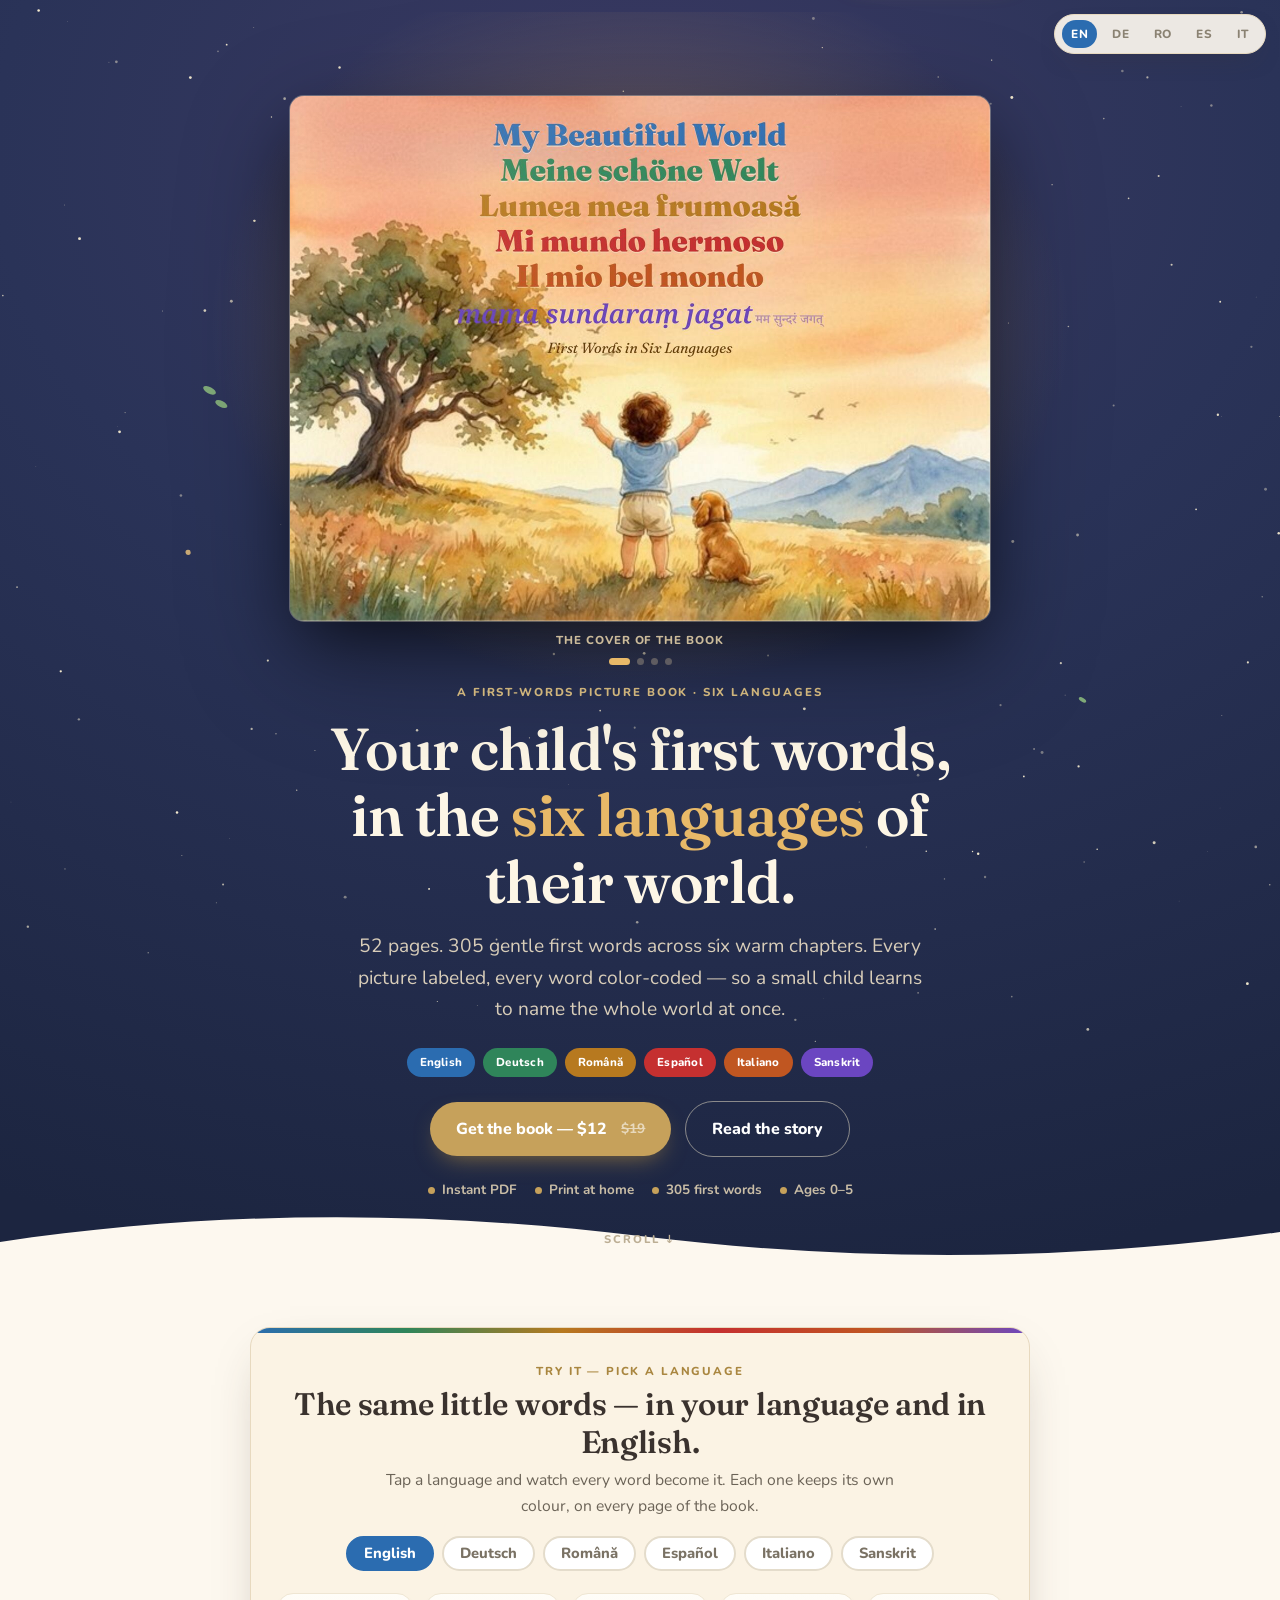
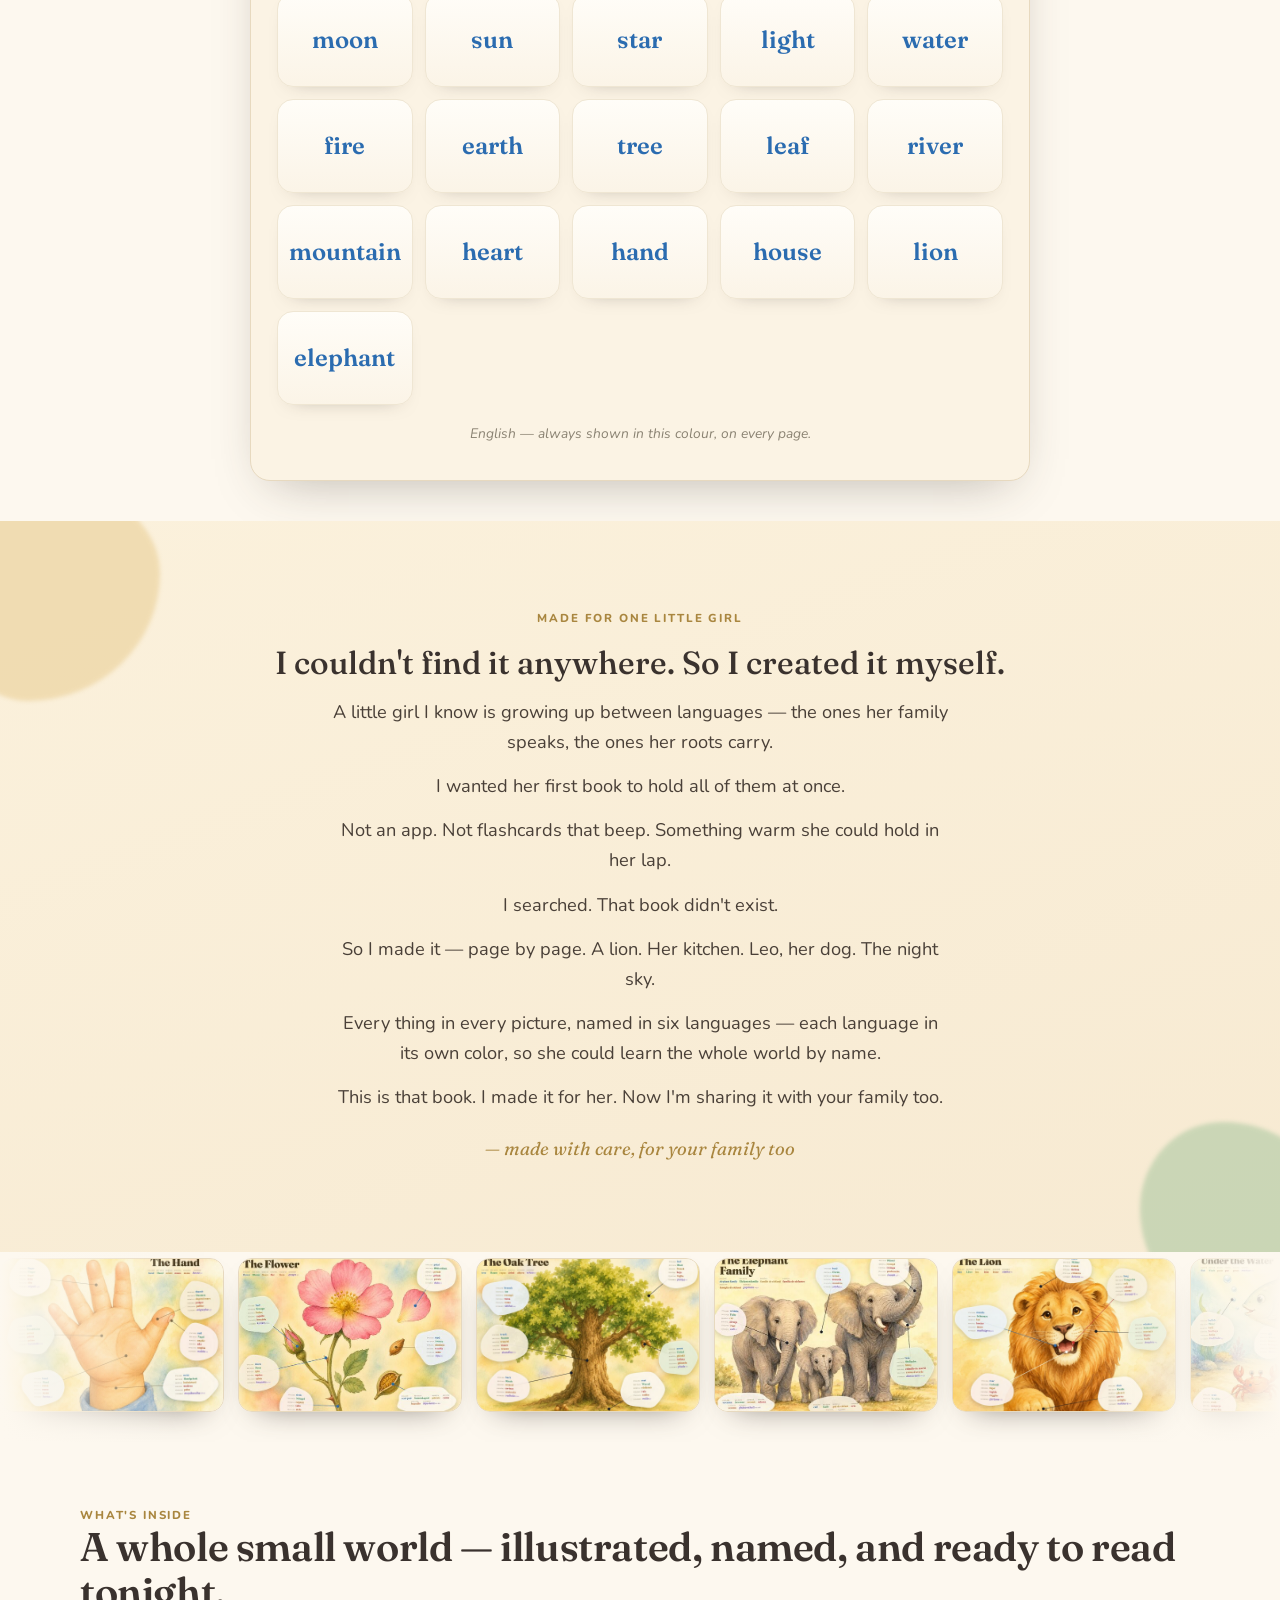
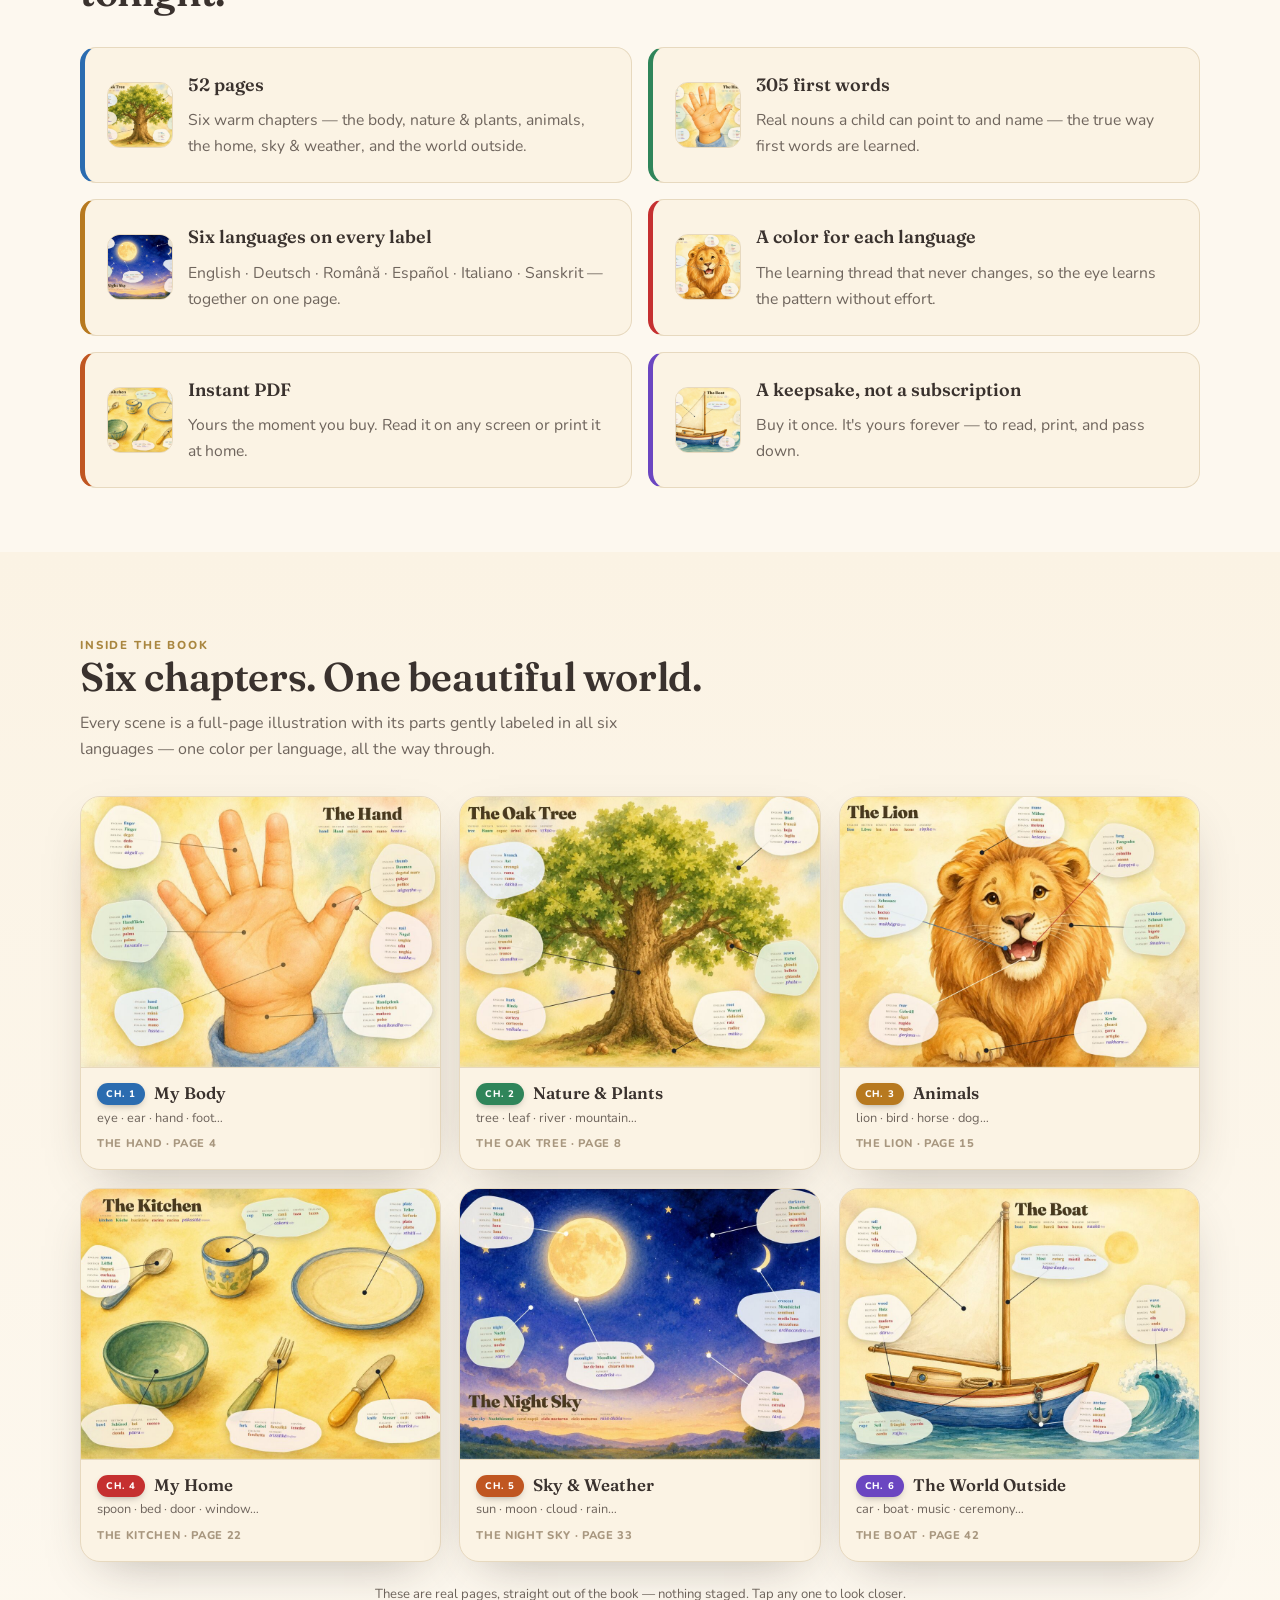
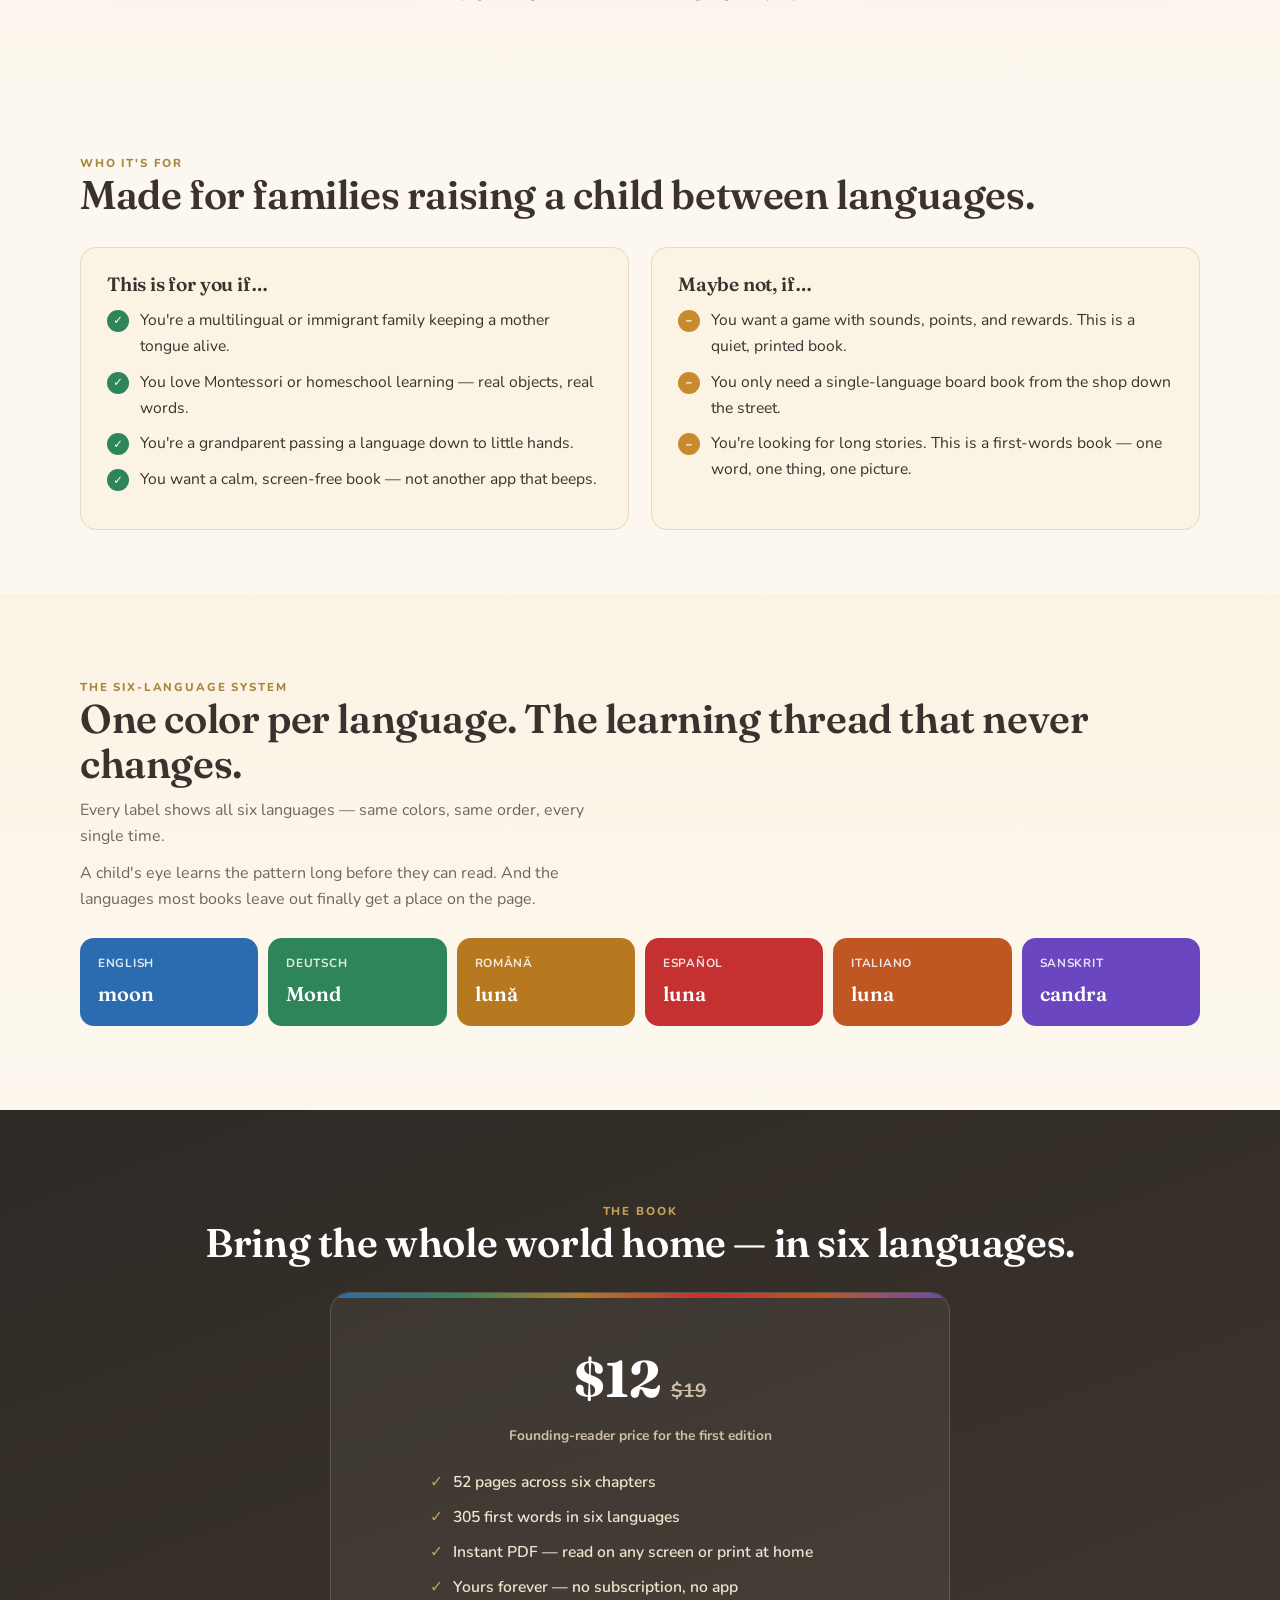
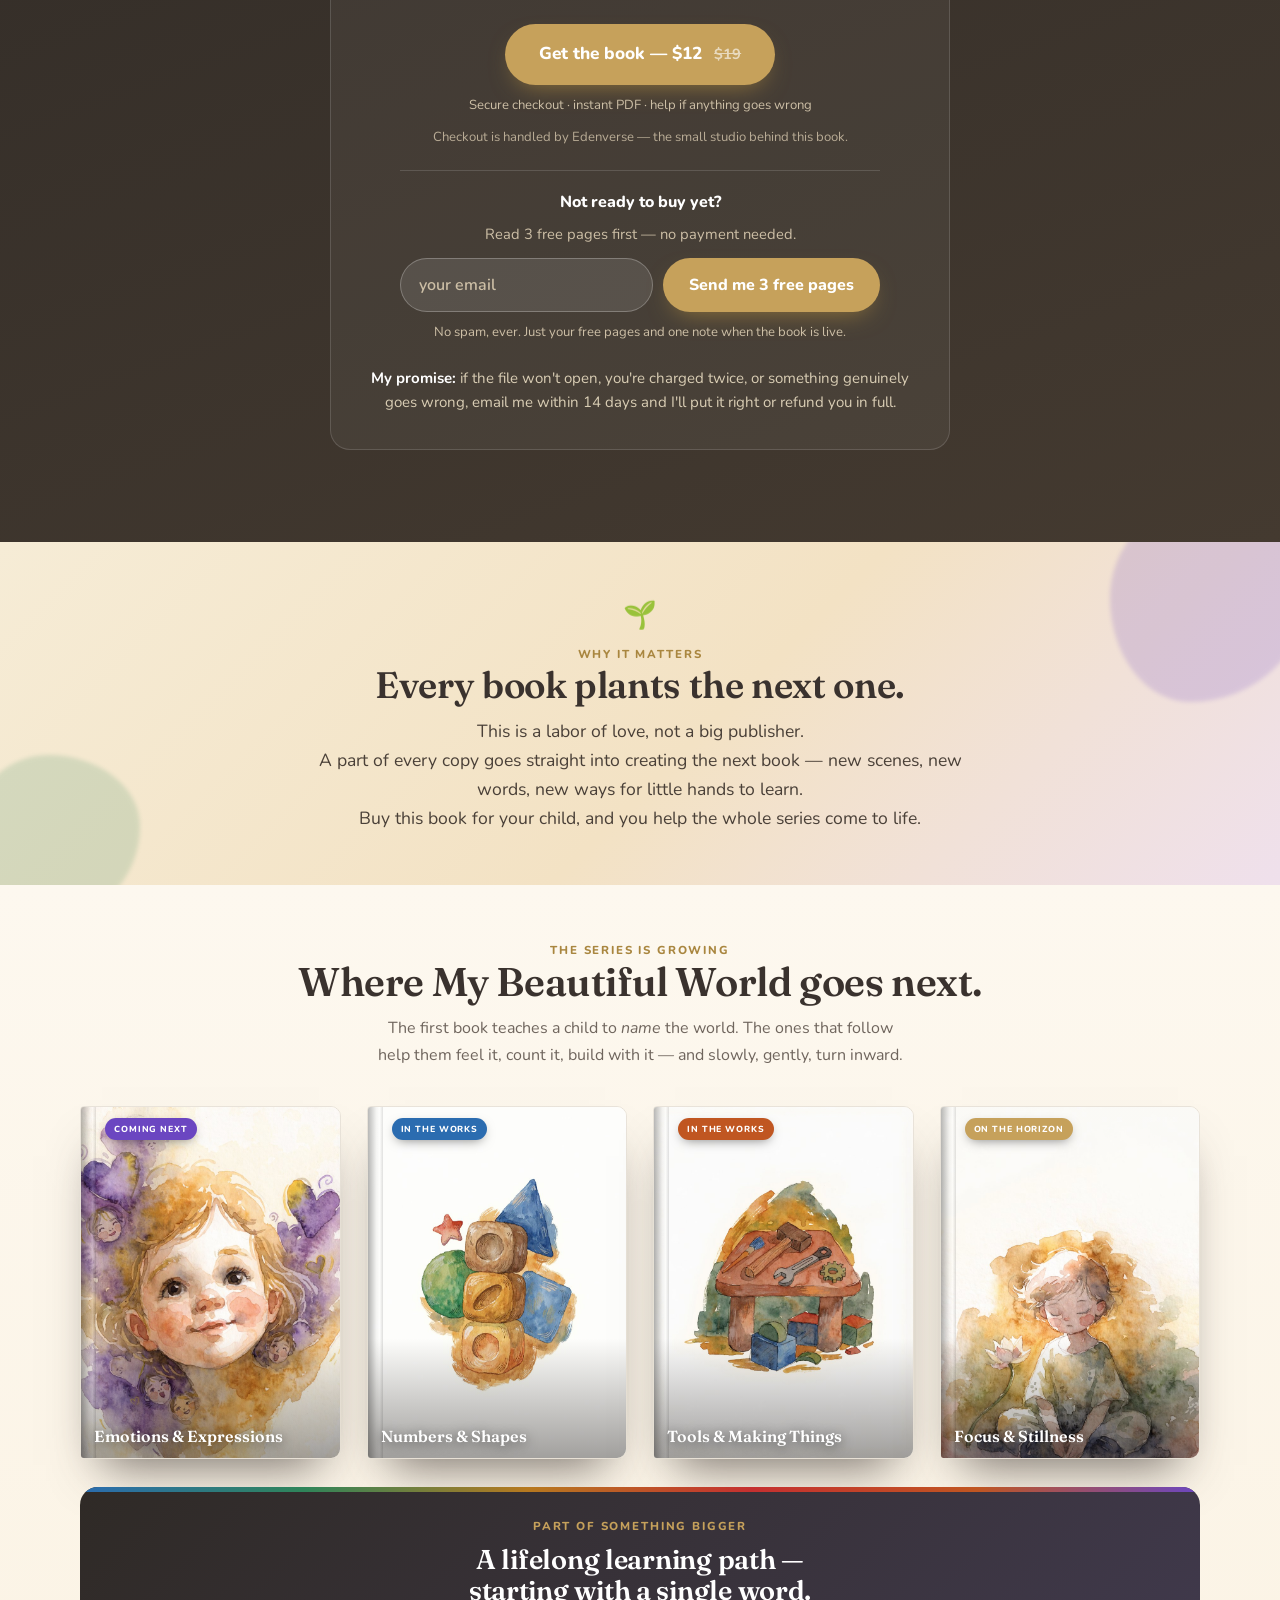
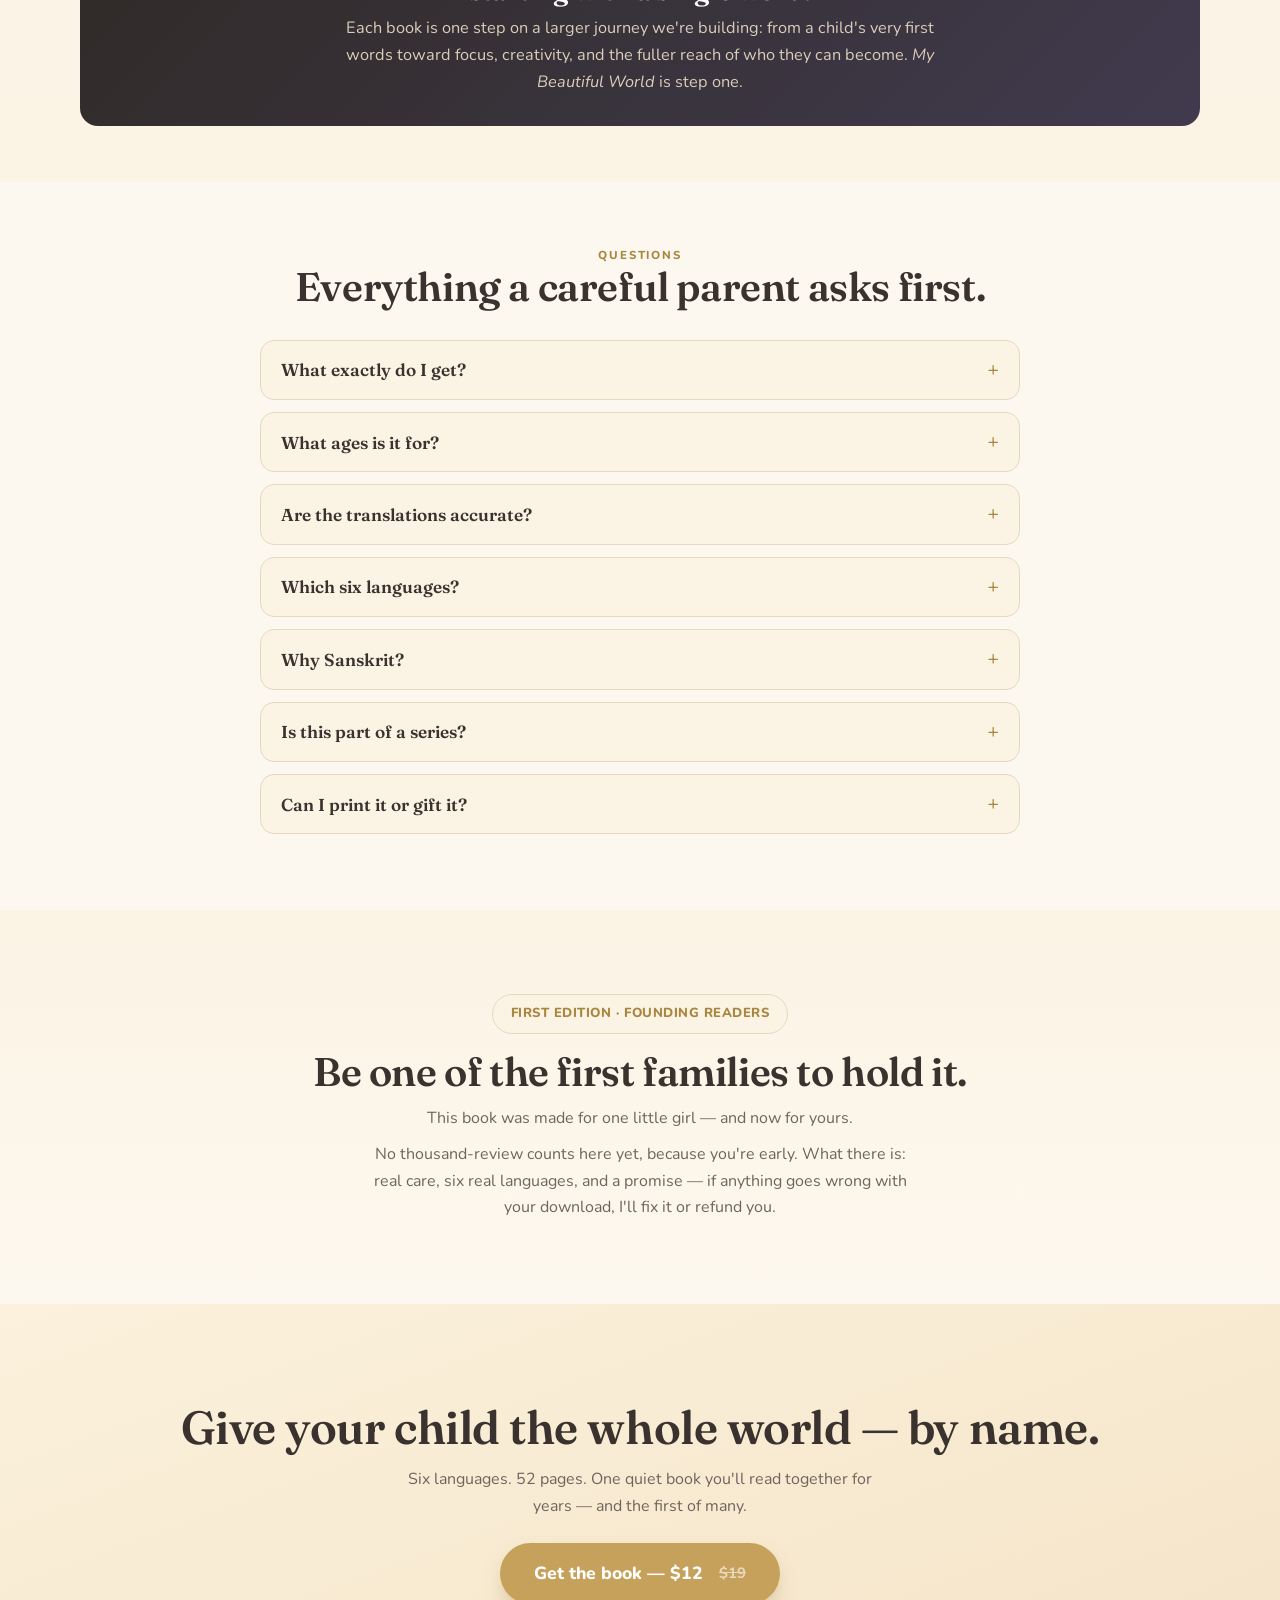
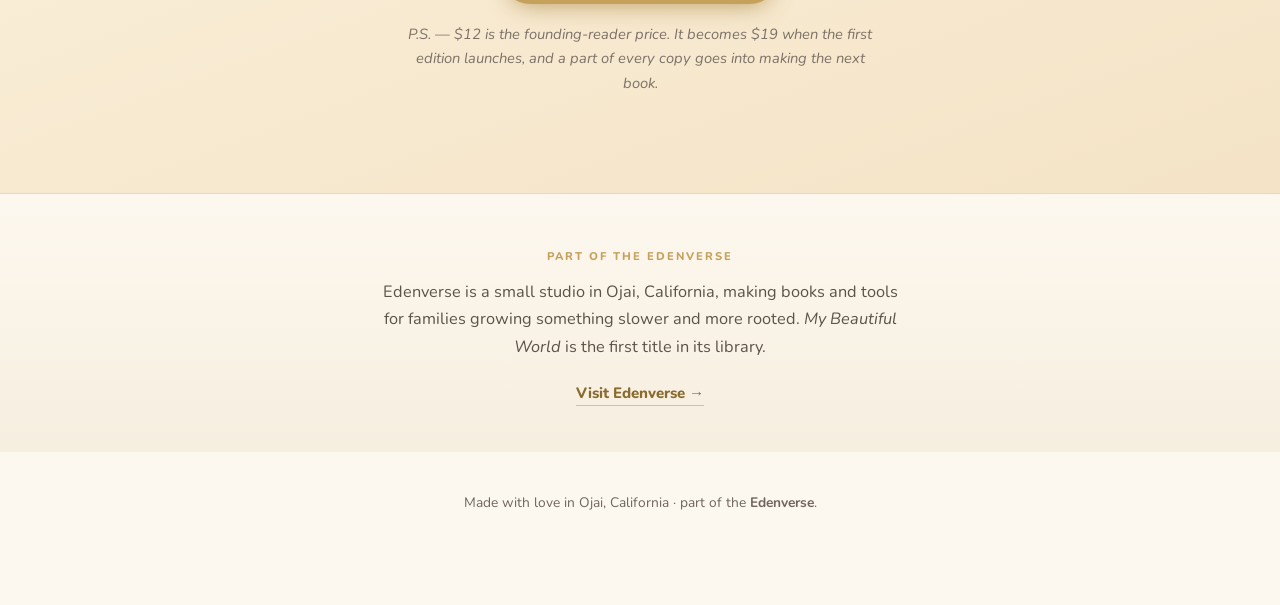
==== commit dc1afc4b: "Update site, emails and docs to the final book spec (52 pages / 305 words / 50 word-bearing pages)" ====
--- a/index.html
+++ b/index.html
@@ -5,9 +5,9 @@
 <meta name="viewport" content="width=device-width, initial-scale=1.0" />
 <link rel="icon" href="/favicon.svg" type="image/svg+xml"/><link rel="mask-icon" href="/favicon.svg" color="#2f855a"/><meta name="theme-color" content="#FDF8EF"/>
 <title>My Beautiful World — A First-Words Picture Book in Six Languages</title>
-<meta name="description" content="An illustrated first-words picture book in six languages: English, German, Romanian, Spanish, Italian, and Sanskrit. 52 pages, 300 first words across 6 chapters, every picture labeled and color-coded. Made for one little girl — the first book in a growing series." />
+<meta name="description" content="An illustrated first-words picture book in six languages: English, German, Romanian, Spanish, Italian, and Sanskrit. 52 pages, 305 first words across 6 chapters, every picture labeled and color-coded. Made for one little girl — the first book in a growing series." />
 <meta property="og:title" content="My Beautiful World — A First-Words Book in Six Languages" />
-<meta property="og:description" content="52 pages. 300 first words. English, Deutsch, Română, Español, Italiano and Sanskrit. Instant PDF. The first book in a growing series." />
+<meta property="og:description" content="52 pages. 305 first words. English, Deutsch, Română, Español, Italiano and Sanskrit. Instant PDF. The first book in a growing series." />
 <meta property="og:type" content="website" />
 <!-- Pinterest domain verification - Eden Education account -->
 <meta name="p:domain_verify" content="b4c7a33e1e718460d96b3e9747e2d149"/>
@@ -421,7 +421,7 @@
 
     <div class="eyebrow">A first-words picture book · six languages</div>
     <h1 data-i18n-html="hero">Your child's first words, in the <em>six languages</em> of their world.</h1>
-    <p class="lead">52 pages. 300 gentle first words across six warm chapters. Every picture labeled, every word color-coded — so a small child learns to name the whole world at once.</p>
+    <p class="lead">52 pages. 305 gentle first words across six warm chapters. Every picture labeled, every word color-coded — so a small child learns to name the whole world at once.</p>
     <div class="pills">
       <span class="pill" style="background:var(--en)">English</span>
       <span class="pill" style="background:var(--de)">Deutsch</span>
@@ -437,7 +437,7 @@
     <div class="microtrust">
       <span><i class="dotg"></i>Instant PDF</span>
       <span><i class="dotg"></i>Print at home</span>
-      <span><i class="dotg"></i>300 first words</span>
+      <span><i class="dotg"></i>305 first words</span>
       <span><i class="dotg"></i>Ages 0–5</span>
     </div>
   </div>
@@ -540,7 +540,7 @@
     <h2 class="reveal">A whole small world — illustrated, named, and ready to read tonight.</h2>
     <div class="feat">
       <div class="fcard reveal"><img class="fthumb" src="/assets/pages/oak.jpg" width="1000" height="750" alt="" loading="lazy" decoding="async" /><b>52 pages</b><span>Six warm chapters — the body, nature &amp; plants, animals, the home, sky &amp; weather, and the world outside.</span></div>
-      <div class="fcard reveal"><img class="fthumb" src="/assets/pages/hand.jpg" width="1000" height="750" alt="" loading="lazy" decoding="async" /><b>300 first words</b><span>Real nouns a child can point to and name — the true way first words are learned.</span></div>
+      <div class="fcard reveal"><img class="fthumb" src="/assets/pages/hand.jpg" width="1000" height="750" alt="" loading="lazy" decoding="async" /><b>305 first words</b><span>Real nouns a child can point to and name — the true way first words are learned.</span></div>
       <div class="fcard reveal"><img class="fthumb" src="/assets/pages/night.jpg" width="1000" height="750" alt="" loading="lazy" decoding="async" /><b>Six languages on every label</b><span>English · Deutsch · Română · Español · Italiano · Sanskrit — together on one page.</span></div>
       <div class="fcard reveal"><img class="fthumb" src="/assets/pages/lion.jpg" width="1000" height="750" alt="" loading="lazy" decoding="async" /><b>A color for each language</b><span>The learning thread that never changes, so the eye learns the pattern without effort.</span></div>
       <div class="fcard reveal"><img class="fthumb" src="/assets/pages/kitchen.jpg" width="1000" height="750" alt="" loading="lazy" decoding="async" /><b>Instant PDF</b><span>Yours the moment you buy. Read it on any screen or print it at home.</span></div>
@@ -619,7 +619,7 @@
       <div class="soft" style="color:#cdbfa6;font-weight:700;font-size:.86rem">Founding-reader price for the first edition</div>
       <div class="incl">
         <div><span class="ck">✓</span> 52 pages across six chapters</div>
-        <div><span class="ck">✓</span> 300 first words in six languages</div>
+        <div><span class="ck">✓</span> 305 first words in six languages</div>
         <div><span class="ck">✓</span> Instant PDF — read on any screen or print at home</div>
         <div><span class="ck">✓</span> Yours forever — no subscription, no app</div>
       </div>
@@ -680,7 +680,7 @@
     <div class="eyebrow center reveal">Questions</div>
     <h2 class="center reveal">Everything a careful parent asks first.</h2>
     <div class="faq">
-      <div class="q reveal"><button>What exactly do I get? <span class="plus">+</span></button><div class="a"><p>A downloadable PDF of the full book — 52 pages, 300 first words in six languages across six chapters. You can read it on any phone, tablet, or computer, or print it at home or a print shop.</p></div></div>
+      <div class="q reveal"><button>What exactly do I get? <span class="plus">+</span></button><div class="a"><p>A downloadable PDF of the full book — 52 pages, 305 first words in six languages across six chapters. You can read it on any phone, tablet, or computer, or print it at home or a print shop.</p></div></div>
       <div class="q reveal"><button>What ages is it for? <span class="plus">+</span></button><div class="a"><p>Made for ages 0–5. Babies love the colors and your voice; toddlers point and name; older children start to read the words themselves. It grows with them.</p></div></div>
       <div class="q reveal"><button>Are the translations accurate? <span class="plus">+</span></button><div class="a"><p>Every word is a real, everyday noun for something actually in the picture — chosen with care, never filler. The Sanskrit appears twice on every label: in Devanagari script and in IAST romanization, so it can be read aloud without knowing the script.</p></div></div>
       <div class="q reveal"><button>Which six languages? <span class="plus">+</span></button><div class="a"><p>English, German (Deutsch), Romanian (Română), Spanish (Español), Italian (Italiano), and Sanskrit — each in its own fixed color throughout the book.</p></div></div>
@@ -843,7 +843,7 @@
 
 /* ---- i18n engine: snapshot originals once, translate instantly, never re-snapshot ---- */
 (function(){
-var DICT={"The cover of the book": {"de": "Das Cover des Buches", "ro": "Coperta cărții", "es": "La portada del libro", "it": "La copertina del libro"}, "A real page from the book · The Face": {"de": "Eine echte Seite aus dem Buch · Das Gesicht", "ro": "O pagină reală din carte · Fața", "es": "Una página real del libro · La cara", "it": "Una pagina vera dal libro · Il viso"}, "A real page from the book · The Oak Tree": {"de": "Eine echte Seite aus dem Buch · Die Eiche", "ro": "O pagină reală din carte · Stejarul", "es": "Una página real del libro · El roble", "it": "Una pagina vera dal libro · La quercia"}, "A real page from the book · The Lion": {"de": "Eine echte Seite aus dem Buch · Der Löwe", "ro": "O pagină reală din carte · Leul", "es": "Una página real del libro · El león", "it": "Una pagina vera dal libro · Il leone"}, "The Hand · page 4": {"de": "Die Hand · Seite 4", "ro": "Mâna · pagina 4", "es": "La mano · página 4", "it": "La mano · pagina 4"}, "The Oak Tree · page 8": {"de": "Die Eiche · Seite 8", "ro": "Stejarul · pagina 8", "es": "El roble · página 8", "it": "La quercia · pagina 8"}, "The Lion · page 15": {"de": "Der Löwe · Seite 15", "ro": "Leul · pagina 15", "es": "El león · página 15", "it": "Il leone · pagina 15"}, "The Kitchen · page 22": {"de": "Die Küche · Seite 22", "ro": "Bucătăria · pagina 22", "es": "La cocina · página 22", "it": "La cucina · pagina 22"}, "The Night Sky · page 33": {"de": "Der Nachthimmel · Seite 33", "ro": "Cerul nopții · pagina 33", "es": "El cielo nocturno · página 33", "it": "Il cielo notturno · pagina 33"}, "The Boat · page 42": {"de": "Das Boot · Seite 42", "ro": "Barca · pagina 42", "es": "El barco · página 42", "it": "La barca · pagina 42"}, "My Beautiful World": {"de": "Meine schöne Welt", "ro": "Lumea mea frumoasă", "es": "Mi mundo hermoso", "it": "Il mio bel mondo"}, "A first-words picture book · six languages": {"de": "Ein Bilderbuch der ersten Wörter · sechs Sprachen", "ro": "O carte ilustrată cu primele cuvinte · șase limbi", "es": "Un libro ilustrado de primeras palabras · seis idiomas", "it": "Un libro illustrato di prime parole · sei lingue"}, "52 pages. 300 gentle first words across six warm chapters. Every picture labeled, every word color-coded — so a small child learns to name the whole world at once.": {"de": "52 Seiten. 300 sanfte erste Wörter in sechs warmen Kapiteln. Jedes Bild beschriftet, jedes Wort farblich zugeordnet – damit ein kleines Kind die ganze Welt auf einmal benennen lernt.", "ro": "52 de pagini. 300 de cuvinte blânde, în șase capitole calde. Fiecare imagine etichetată, fiecare cuvânt cu culoarea lui – ca un copil mic să învețe să numească întreaga lume dintr-o dată.", "es": "52 páginas. 300 primeras palabras en seis capítulos cálidos. Cada imagen etiquetada, cada palabra con su color — para que un niño pequeño aprenda a nombrar el mundo entero a la vez.", "it": "52 pagine. 300 prime parole in sei capitoli accoglienti. Ogni immagine etichettata, ogni parola con il suo colore — così un bambino impara a dare un nome al mondo intero."}, "Read the story": {"de": "Die Geschichte lesen", "ro": "Citește povestea", "es": "Lee la historia", "it": "Leggi la storia"}, "Instant PDF": {"de": "Sofort-PDF", "ro": "PDF instant", "es": "PDF al instante", "it": "PDF immediato"}, "Print at home": {"de": "Zu Hause drucken", "ro": "Printează acasă", "es": "Imprime en casa", "it": "Stampa a casa"}, "300 first words": {"de": "300 erste Wörter", "ro": "300 de cuvinte", "es": "300 primeras palabras", "it": "300 prime parole"}, "Ages 0–5": {"de": "0–5 Jahre", "ro": "Vârsta 0–5 ani", "es": "De 0 a 5 años", "it": "Da 0 a 5 anni"}, "scroll ↓": {"de": "scrollen ↓", "ro": "derulează ↓", "es": "desliza ↓", "it": "scorri ↓"}, "Try it — pick a language": {"de": "Probier es – wähle eine Sprache", "ro": "Încearcă – alege o limbă", "es": "Pruébalo — elige un idioma", "it": "Provalo — scegli una lingua"}, "The same little words — in your language and in English.": {"de": "Dieselben kleinen Wörter – in deiner Sprache und auf Englisch.", "ro": "Aceleași cuvinte mici – în limba ta și în engleză.", "es": "Las mismas palabritas — en tu idioma y en inglés.", "it": "Le stesse piccole parole — nella tua lingua e in inglese."}, "Tap a language and watch every word become it. Each one keeps its own colour, on every page of the book.": {"de": "Tippe auf eine Sprache und sieh zu, wie jedes Wort sie annimmt. Jede behält ihre eigene Farbe – auf jeder Seite des Buches.", "ro": "Atinge o limbă și privește cum fiecare cuvânt devine ea. Fiecare își păstrează culoarea, pe fiecare pagină.", "es": "Toca un idioma y mira cómo cada palabra se transforma. Cada uno conserva su color, en cada página del libro.", "it": "Tocca una lingua e guarda ogni parola diventarla. Ognuna mantiene il suo colore, in ogni pagina del libro."}, "I couldn't find it anywhere. So I created it myself.": {"de": "Ich konnte es nirgendwo finden. Also habe ich es selbst erschaffen.", "ro": "Nu am găsit-o nicăieri. Așa că am creat-o eu.", "es": "No lo encontré en ninguna parte. Así que lo creé yo mismo.", "it": "Non l'ho trovato da nessuna parte. Così l'ho creato io."}, "A little girl I know is growing up between languages — the ones her family speaks, the ones her roots carry.": {"de": "Ein kleines Mädchen, das ich kenne, wächst zwischen Sprachen auf – denen, die ihre Familie spricht, und denen, die ihre Wurzeln tragen.", "ro": "O fetiță pe care o cunosc crește între limbi – cele pe care le vorbește familia ei și cele pe care le poartă rădăcinile ei.", "es": "Una niña a la que conozco está creciendo entre idiomas: los que habla su familia y los que llevan sus raíces.", "it": "Una bambina che conosco cresce tra le lingue — quelle che parla la sua famiglia e quelle che portano le sue radici."}, "I wanted her first book to hold all of them at once.": {"de": "Ich wollte, dass ihr erstes Buch sie alle auf einmal enthält.", "ro": "Am vrut ca prima ei carte să le cuprindă pe toate deodată.", "es": "Quería que su primer libro las contuviera todas a la vez.", "it": "Volevo che il suo primo libro le contenesse tutte insieme."}, "Not an app. Not flashcards that beep. Something warm she could hold in her lap.": {"de": "Keine App. Keine piepsenden Lernkarten. Etwas Warmes, das sie auf dem Schoß halten kann.", "ro": "Nu o aplicație. Nu cartonașe care fac bip. Ceva cald, pe care să-l țină în poală.", "es": "No una app. No tarjetas que pitan. Algo cálido que pudiera sostener en su regazo.", "it": "Non un'app. Non flashcard che suonano. Qualcosa di caldo da tenere in grembo."}, "I searched. That book didn't exist.": {"de": "Ich habe gesucht. Dieses Buch gab es nicht.", "ro": "Am căutat. Cartea aceea nu exista.", "es": "Busqué. Ese libro no existía.", "it": "Ho cercato. Quel libro non esisteva."}, "So I made it — page by page. A lion. Her kitchen. Leo, her dog. The night sky.": {"de": "Also habe ich es gemacht – Seite für Seite. Ein Löwe. Ihre Küche. Leo, ihr Hund. Der Nachthimmel.", "ro": "Așa că am făcut-o – pagină cu pagină. Un leu. Bucătăria ei. Leo, câinele ei. Cerul nopții.", "es": "Así que lo hice, página a página. Un león. Su cocina. Leo, su perro. El cielo nocturno.", "it": "Così l'ho fatto — pagina dopo pagina. Un leone. La sua cucina. Leo, il suo cane. Il cielo notturno."}, "Every thing in every picture, named in six languages — each language in its own color, so she could learn the whole world by name.": {"de": "Jedes Ding auf jedem Bild, benannt in sechs Sprachen – jede Sprache in ihrer eigenen Farbe, damit sie die ganze Welt beim Namen lernen kann.", "ro": "Fiecare lucru din fiecare imagine, numit în șase limbi – fiecare limbă în culoarea ei, ca să învețe lumea întreagă pe nume.", "es": "Cada cosa de cada imagen, nombrada en seis idiomas — cada idioma en su propio color, para que aprendiera el mundo entero por su nombre.", "it": "Ogni cosa in ogni immagine, chiamata per nome in sei lingue — ogni lingua con il suo colore, così da imparare il mondo intero."}, "This is that book. I made it for her. Now I'm sharing it with your family too.": {"de": "Das ist dieses Buch. Ich habe es für sie gemacht. Jetzt teile ich es auch mit deiner Familie.", "ro": "Aceasta este acea carte. Am făcut-o pentru ea. Acum o împărtășesc și cu familia ta.", "es": "Este es ese libro. Lo hice para ella. Ahora lo comparto también con tu familia.", "it": "Questo è quel libro. L'ho fatto per lei. Ora lo condivido anche con la tua famiglia."}, "— made with care, for your family too": {"de": "– mit Sorgfalt gemacht, auch für deine Familie", "ro": "– făcută cu grijă, și pentru familia ta", "es": "— hecho con cuidado, también para tu familia", "it": "— fatto con cura, anche per la tua famiglia"}, "What's inside": {"de": "Was drin ist", "ro": "Ce e înăuntru", "es": "Qué contiene", "it": "Cosa contiene"}, "A whole small world — illustrated, named, and ready to read tonight.": {"de": "Eine ganze kleine Welt – illustriert, benannt und heute Abend bereit zum Lesen.", "ro": "O lume mică întreagă – ilustrată, numită și gata de citit diseară.", "es": "Todo un pequeño mundo — ilustrado, nombrado y listo para leer esta noche.", "it": "Un piccolo mondo intero — illustrato, nominato e pronto da leggere stasera."}, "52 pages": {"de": "52 Seiten", "ro": "52 de pagini", "es": "52 páginas", "it": "52 pagine"}, "Real nouns a child can point to and name — the true way first words are learned.": {"de": "Echte Hauptwörter, auf die ein Kind zeigen und die es benennen kann – so werden erste Wörter wirklich gelernt.", "ro": "Substantive reale, pe care un copil le poate arăta cu degetul și numi – așa se învață cu adevărat primele cuvinte.", "es": "Sustantivos reales que un niño puede señalar y nombrar: así se aprenden de verdad las primeras palabras.", "it": "Nomi veri che un bambino può indicare e nominare — è così che si imparano davvero le prime parole."}, "Six languages on every label": {"de": "Sechs Sprachen auf jedem Etikett", "ro": "Șase limbi pe fiecare etichetă", "es": "Seis idiomas en cada etiqueta", "it": "Sei lingue su ogni etichetta"}, "English · Deutsch · Română · Español · Italiano · Sanskrit — together on one page.": {"de": "English · Deutsch · Română · Español · Italiano · Sanskrit – zusammen auf einer Seite.", "ro": "English · Deutsch · Română · Español · Italiano · Sanskrit – împreună pe aceeași pagină.", "es": "English · Deutsch · Română · Español · Italiano · Sanskrit — juntos en una sola página.", "it": "English · Deutsch · Română · Español · Italiano · Sanskrit — insieme in una sola pagina."}, "A color for each language": {"de": "Eine Farbe für jede Sprache", "ro": "O culoare pentru fiecare limbă", "es": "Un color para cada idioma", "it": "Un colore per ogni lingua"}, "The learning thread that never changes, so the eye learns the pattern without effort.": {"de": "Der Lernfaden, der sich nie ändert – so lernt das Auge das Muster ganz mühelos.", "ro": "Firul de învățare care nu se schimbă niciodată – așa ochiul învață tiparul fără efort.", "es": "El hilo de aprendizaje que nunca cambia, para que el ojo aprenda el patrón sin esfuerzo.", "it": "Il filo dell'apprendimento che non cambia mai, così l'occhio impara lo schema senza sforzo."}, "Yours the moment you buy. Read it on any screen or print it at home.": {"de": "Gehört dir sofort nach dem Kauf. Lies es auf jedem Bildschirm oder drucke es zu Hause.", "ro": "E al tău din clipa în care îl cumperi. Citește-l pe orice ecran sau printează-l acasă.", "es": "Tuyo en el momento de la compra. Léelo en cualquier pantalla o imprímelo en casa.", "it": "Tuo dal momento dell'acquisto. Leggilo su qualsiasi schermo o stampalo a casa."}, "A keepsake, not a subscription": {"de": "Ein Andenken, kein Abo", "ro": "O amintire, nu un abonament", "es": "Un recuerdo, no una suscripción", "it": "Un ricordo, non un abbonamento"}, "Buy it once. It's yours forever — to read, print, and pass down.": {"de": "Einmal kaufen. Es gehört dir für immer – zum Lesen, Drucken und Weitergeben.", "ro": "Cumperi o dată. E a ta pentru totdeauna – să o citești, să o printezi și să o dai mai departe.", "es": "Cómpralo una vez. Es tuyo para siempre: para leer, imprimir y transmitir.", "it": "Compralo una volta. È tuo per sempre — da leggere, stampare e tramandare."}, "Inside the book": {"de": "Im Buch", "ro": "În carte", "es": "Dentro del libro", "it": "Dentro il libro"}, "Six chapters. One beautiful world.": {"de": "Sechs Kapitel. Eine schöne Welt.", "ro": "Șase capitole. O lume frumoasă.", "es": "Seis capítulos. Un mundo hermoso.", "it": "Sei capitoli. Un mondo bellissimo."}, "Every scene is a full-page illustration with its parts gently labeled in all six languages — one color per language, all the way through.": {"de": "Jede Szene ist eine ganzseitige Illustration, deren Teile behutsam in allen sechs Sprachen beschriftet sind – eine Farbe pro Sprache, durchgehend.", "ro": "Fiecare scenă este o ilustrație pe toată pagina, cu părțile ei etichetate blând în toate cele șase limbi – o culoare pentru fiecare limbă, de la un capăt la altul.", "es": "Cada escena es una ilustración a página completa con sus partes etiquetadas con delicadeza en los seis idiomas: un color por idioma, de principio a fin.", "it": "Ogni scena è un'illustrazione a piena pagina con le sue parti etichettate con delicatezza in tutte e sei le lingue — un colore per lingua, dall'inizio alla fine."}, "My Body": {"de": "Mein Körper", "ro": "Corpul meu", "es": "Mi cuerpo", "it": "Il mio corpo"}, "Nature & Plants": {"de": "Natur & Pflanzen", "ro": "Natură și plante", "es": "Naturaleza y plantas", "it": "Natura e piante"}, "Animals": {"de": "Tiere", "ro": "Animale", "es": "Animales", "it": "Animali"}, "The World Outside": {"de": "Die Welt draußen", "ro": "Lumea de afară", "es": "El mundo de fuera", "it": "Il mondo fuori"}, "eye · ear · hand · foot…": {"de": "Auge · Ohr · Hand · Fuß…", "ro": "ochi · ureche · mână · picior…", "es": "ojo · oreja · mano · pie…", "it": "occhio · orecchio · mano · piede…"}, "tree · leaf · river · mountain…": {"de": "Baum · Blatt · Fluss · Berg…", "ro": "copac · frunză · râu · munte…", "es": "árbol · hoja · río · montaña…", "it": "albero · foglia · fiume · montagna…"}, "lion · bird · horse · dog…": {"de": "Löwe · Vogel · Pferd · Hund…", "ro": "leu · pasăre · cal · câine…", "es": "león · pájaro · caballo · perro…", "it": "leone · uccello · cavallo · cane…"}, "sun · moon · cloud · rain…": {"de": "Sonne · Mond · Wolke · Regen…", "ro": "soare · lună · nor · ploaie…", "es": "sol · luna · nube · lluvia…", "it": "sole · luna · nuvola · pioggia…"}, "spoon · bed · door · window…": {"de": "Löffel · Bett · Tür · Fenster…", "ro": "lingură · pat · ușă · fereastră…", "es": "cuchara · cama · puerta · ventana…", "it": "cucchiaio · letto · porta · finestra…"}, "car · boat · music · ceremony…": {"de": "Auto · Boot · Musik · Zeremonie…", "ro": "mașină · barcă · muzică · ceremonie…", "es": "coche · barco · música · ceremonia…", "it": "auto · barca · musica · cerimonia…"}, "These are real pages, straight out of the book — nothing staged. Tap any one to look closer.": {"de": "Das sind echte Seiten, direkt aus dem Buch – nichts gestellt. Tippe auf eine, um sie näher anzusehen.", "ro": "Acestea sunt pagini reale, direct din carte – nimic regizat. Atinge oricare ca să o vezi mai de aproape.", "es": "Estas son páginas reales, tal cual salen del libro: nada preparado. Toca cualquiera para verla de cerca.", "it": "Queste sono pagine vere, direttamente dal libro — niente di costruito. Tocca una qualsiasi per guardarla da vicino."}, "Who it's for": {"de": "Für wen es ist", "ro": "Pentru cine este", "es": "Para quién es", "it": "Per chi è"}, "Made for families raising a child between languages.": {"de": "Für Familien, die ein Kind zwischen Sprachen großziehen.", "ro": "Pentru familiile care cresc un copil între limbi.", "es": "Para familias que crían a un niño entre idiomas.", "it": "Per famiglie che crescono un bambino tra più lingue."}, "This is for you if…": {"de": "Das ist für dich, wenn…", "ro": "Este pentru tine dacă…", "es": "Esto es para ti si…", "it": "È per te se…"}, "You're a multilingual or immigrant family keeping a mother tongue alive.": {"de": "Ihr seid eine mehrsprachige Familie oder eine Einwandererfamilie, die eine Muttersprache am Leben hält.", "ro": "Sunteți o familie multilingvă sau de imigranți care ține vie o limbă maternă.", "es": "Sois una familia multilingüe o migrante que mantiene viva una lengua materna.", "it": "Siete una famiglia multilingue o di immigrati che tiene viva una lingua madre."}, "You love Montessori or homeschool learning — real objects, real words.": {"de": "Ihr liebt Montessori- oder Homeschool-Lernen – echte Dinge, echte Wörter.", "ro": "Iubiți învățarea Montessori sau homeschooling – obiecte reale, cuvinte reale.", "es": "Os encanta el aprendizaje Montessori o en casa: objetos reales, palabras reales.", "it": "Amate l'apprendimento Montessori o l'istruzione parentale — oggetti veri, parole vere."}, "You're a grandparent passing a language down to little hands.": {"de": "Du bist Großmutter oder Großvater und gibst eine Sprache an kleine Hände weiter.", "ro": "Ești bunic sau bunică și dai mai departe o limbă unor mâini mici.", "es": "Eres abuelo o abuela y transmites un idioma a unas manos pequeñas.", "it": "Sei un nonno o una nonna che tramanda una lingua a mani piccole."}, "You want a calm, screen-free book — not another app that beeps.": {"de": "Du möchtest ein ruhiges Buch ohne Bildschirm – keine weitere App, die piepst.", "ro": "Vrei o carte liniștită, fără ecran – nu încă o aplicație care face bip.", "es": "Quieres un libro tranquilo y sin pantallas, no otra app que pita.", "it": "Vuoi un libro calmo e senza schermo — non l'ennesima app che suona."}, "Maybe not, if…": {"de": "Vielleicht nicht, wenn…", "ro": "Poate nu, dacă…", "es": "Quizá no, si…", "it": "Forse no, se…"}, "You want a game with sounds, points, and rewards. This is a quiet, printed book.": {"de": "Du willst ein Spiel mit Tönen, Punkten und Belohnungen. Dies ist ein stilles, gedrucktes Buch.", "ro": "Vrei un joc cu sunete, puncte și recompense. Aceasta este o carte liniștită, tipărită.", "es": "Quieres un juego con sonidos, puntos y recompensas. Este es un libro tranquilo e impreso.", "it": "Vuoi un gioco con suoni, punti e premi. Questo è un libro silenzioso e stampato."}, "You only need a single-language board book from the shop down the street.": {"de": "Dir reicht ein einsprachiges Pappbilderbuch aus dem Laden um die Ecke.", "ro": "Îți este de ajuns o carte cartonată într-o singură limbă, din magazinul de după colț.", "es": "Solo necesitas un libro de cartón en un solo idioma de la tienda de la esquina.", "it": "Ti basta un libro cartonato in una sola lingua del negozio sotto casa."}, "You're looking for long stories. This is a first-words book — one word, one thing, one picture.": {"de": "Du suchst lange Geschichten. Dies ist ein Erstwörter-Buch – ein Wort, ein Ding, ein Bild.", "ro": "Cauți povești lungi. Aceasta este o carte de primele cuvinte – un cuvânt, un lucru, o imagine.", "es": "Buscas historias largas. Este es un libro de primeras palabras: una palabra, una cosa, una imagen.", "it": "Cerchi storie lunghe. Questo è un libro di prime parole — una parola, una cosa, un'immagine."}, "The six-language system": {"de": "Das Sechs-Sprachen-System", "ro": "Sistemul celor șase limbi", "es": "El sistema de seis idiomas", "it": "Il sistema delle sei lingue"}, "One color per language. The learning thread that never changes.": {"de": "Eine Farbe pro Sprache. Der rote Faden, der sich nie ändert.", "ro": "O culoare pentru fiecare limbă. Firul care nu se schimbă niciodată.", "es": "Un color por idioma. El hilo de aprendizaje que nunca cambia.", "it": "Un colore per lingua. Il filo dell'apprendimento che non cambia mai."}, "Every label shows all six languages — same colors, same order, every single time.": {"de": "Jedes Etikett zeigt alle sechs Sprachen – gleiche Farben, gleiche Reihenfolge, jedes Mal.", "ro": "Fiecare etichetă arată toate cele șase limbi – aceleași culori, aceeași ordine, de fiecare dată.", "es": "Cada etiqueta muestra los seis idiomas: mismos colores, mismo orden, siempre.", "it": "Ogni etichetta mostra tutte e sei le lingue — stessi colori, stesso ordine, ogni volta."}, "A child's eye learns the pattern long before they can read. And the languages most books leave out finally get a place on the page.": {"de": "Das Auge eines Kindes lernt das Muster lange bevor es lesen kann. Und die Sprachen, die in den meisten Büchern fehlen, bekommen endlich ihren Platz auf der Seite.", "ro": "Ochiul unui copil învață tiparul cu mult înainte să știe să citească. Iar limbile pe care majoritatea cărților le lasă deoparte își găsesc în sfârșit locul pe pagină.", "es": "El ojo de un niño aprende el patrón mucho antes de saber leer. Y los idiomas que la mayoría de los libros deja fuera por fin tienen su lugar en la página.", "it": "L'occhio di un bambino impara lo schema molto prima di saper leggere. E le lingue che la maggior parte dei libri lascia fuori trovano finalmente posto sulla pagina."}, "The book": {"de": "Das Buch", "ro": "Cartea", "es": "El libro", "it": "Il libro"}, "Bring the whole world home — in six languages.": {"de": "Hol die ganze Welt nach Hause – in sechs Sprachen.", "ro": "Adu lumea întreagă acasă – în șase limbi.", "es": "Trae el mundo entero a casa — en seis idiomas.", "it": "Porta il mondo intero a casa — in sei lingue."}, "Founding-reader price for the first edition": {"de": "Gründerpreis für die erste Ausgabe", "ro": "Preț de cititor fondator pentru prima ediție", "es": "Precio de lector fundador para la primera edición", "it": "Prezzo per i primi lettori della prima edizione"}, "52 pages across six chapters": {"de": "52 Seiten in sechs Kapiteln", "ro": "52 de pagini în șase capitole", "es": "52 páginas en seis capítulos", "it": "52 pagine in sei capitoli"}, "300 first words in six languages": {"de": "300 erste Wörter in sechs Sprachen", "ro": "300 de cuvinte în șase limbi", "es": "300 primeras palabras en seis idiomas", "it": "300 prime parole in sei lingue"}, "Instant PDF — read on any screen or print at home": {"de": "Sofort-PDF – auf jedem Bildschirm lesen oder zu Hause ausdrucken", "ro": "PDF instant – citește pe orice ecran sau printează acasă", "es": "PDF al instante: léelo en cualquier pantalla o imprímelo en casa", "it": "PDF immediato — leggilo su qualsiasi schermo o stampalo a casa"}, "Yours forever — no subscription, no app": {"de": "Für immer deins – kein Abo, keine App", "ro": "Al tău pentru totdeauna – fără abonament, fără aplicație", "es": "Tuyo para siempre: sin suscripción, sin app", "it": "Tuo per sempre — nessun abbonamento, nessuna app"}, "My promise:": {"de": "Mein Versprechen:", "ro": "Promisiunea mea:", "es": "Mi promesa:", "it": "La mia promessa:"}, "if the file won't open, you're charged twice, or something genuinely goes wrong, email me within 14 days and I'll put it right or refund you in full.": {"de": "wenn die Datei sich nicht öffnen lässt, du doppelt belastet wurdest oder wirklich etwas schiefgeht, schreib mir innerhalb von 14 Tagen – ich bringe es in Ordnung oder erstatte dir den vollen Betrag.", "ro": "dacă fișierul nu se deschide, ai fost taxat de două ori sau chiar ceva nu merge, scrie-mi în 14 zile și rezolv sau îți returnez toți banii.", "es": "si el archivo no se abre, te cobran dos veces o algo va realmente mal, escríbeme en un plazo de 14 días y lo soluciono o te devuelvo el importe completo.", "it": "se il file non si apre, ti viene addebitato due volte o qualcosa va davvero storto, scrivimi entro 14 giorni e sistemo tutto o ti rimborso per intero."}, "Why it matters": {"de": "Warum es zählt", "ro": "De ce contează", "es": "Por qué importa", "it": "Perché è importante"}, "Every book plants the next one.": {"de": "Jedes Buch pflanzt das nächste.", "ro": "Fiecare carte o plantează pe următoarea.", "es": "Cada libro planta el siguiente.", "it": "Ogni libro pianta il successivo."}, "This is a labor of love, not a big publisher.": {"de": "Das hier ist eine Herzensarbeit, kein großer Verlag.", "ro": "Aceasta este o muncă din dragoste, nu o editură mare.", "es": "Esto es un trabajo hecho con amor, no una gran editorial.", "it": "Questo è un lavoro d'amore, non un grande editore."}, "A part of every copy goes straight into creating the next book — new scenes, new words, new ways for little hands to learn.": {"de": "Ein Teil jedes Exemplars fließt direkt in das nächste Buch – neue Szenen, neue Wörter, neue Wege für kleine Hände zu lernen.", "ro": "O parte din fiecare exemplar merge direct în crearea următoarei cărți – scene noi, cuvinte noi, moduri noi prin care mâinile mici pot învăța.", "es": "Una parte de cada copia va directamente a crear el siguiente libro: nuevas escenas, nuevas palabras, nuevas formas de aprender para manos pequeñas.", "it": "Una parte di ogni copia va direttamente nella creazione del prossimo libro — nuove scene, nuove parole, nuovi modi di imparare per piccole mani."}, "Buy this book for your child, and you help the whole series come to life.": {"de": "Kauf dieses Buch für dein Kind, und du hilfst der ganzen Reihe, lebendig zu werden.", "ro": "Cumpără această carte pentru copilul tău și ajuți întreaga serie să prindă viață.", "es": "Compra este libro para tu hijo y ayudas a que toda la serie cobre vida.", "it": "Compra questo libro per tuo figlio e aiuti tutta la serie a prendere vita."}, "The series is growing": {"de": "Die Reihe wächst", "ro": "Seria crește", "es": "La serie está creciendo", "it": "La serie sta crescendo"}, "Where My Beautiful World goes next.": {"de": "Wohin Meine schöne Welt als Nächstes geht.", "ro": "Încotro merge mai departe Lumea mea frumoasă.", "es": "Hacia dónde va Mi mundo hermoso.", "it": "Dove va Il mio bel mondo."}, "Coming next": {"de": "Als Nächstes", "ro": "Urmează", "es": "Próximamente", "it": "Prossimamente"}, "Emotions & Expressions": {"de": "Gefühle & Ausdruck", "ro": "Emoții și expresii", "es": "Emociones y expresiones", "it": "Emozioni ed espressioni"}, "In the works": {"de": "In Arbeit", "ro": "În lucru", "es": "En preparación", "it": "In lavorazione"}, "Numbers & Shapes": {"de": "Zahlen & Formen", "ro": "Numere și forme", "es": "Números y formas", "it": "Numeri e forme"}, "Tools & Making Things": {"de": "Werkzeuge & Dinge bauen", "ro": "Unelte și lucruri făcute de mână", "es": "Herramientas y hacer cosas", "it": "Strumenti e costruire cose"}, "On the horizon": {"de": "Am Horizont", "ro": "La orizont", "es": "En el horizonte", "it": "All'orizzonte"}, "Focus & Stillness": {"de": "Fokus & Stille", "ro": "Concentrare și liniște", "es": "Concentración y quietud", "it": "Concentrazione e quiete"}, "Part of something bigger": {"de": "Teil von etwas Größerem", "ro": "Parte din ceva mai mare", "es": "Parte de algo más grande", "it": "Parte di qualcosa di più grande"}, "A lifelong learning path — starting with a single word.": {"de": "Ein lebenslanger Lernweg – der mit einem einzigen Wort beginnt.", "ro": "Un drum de învățare pentru toată viața – care începe cu un singur cuvânt.", "es": "Un camino de aprendizaje para toda la vida, que empieza con una sola palabra.", "it": "Un percorso di apprendimento per tutta la vita — che inizia con una sola parola."}, "Each book is one step on a larger journey we're building: from a child's very first words toward focus, creativity, and the fuller reach of who they can become.": {"de": "Jedes Buch ist ein Schritt auf einem größeren Weg, den wir bauen: von den allerersten Wörtern eines Kindes hin zu Konzentration, Kreativität und der ganzen Weite dessen, was es werden kann.", "ro": "Fiecare carte este un pas pe un drum mai lung pe care îl construim: de la primele cuvinte ale unui copil către concentrare, creativitate și tot ce poate deveni.", "es": "Cada libro es un paso en un camino más grande que estamos construyendo: desde las primerísimas palabras de un niño hacia la concentración, la creatividad y todo lo que puede llegar a ser.", "it": "Ogni libro è un passo di un cammino più grande che stiamo costruendo: dalle primissime parole di un bambino verso concentrazione, creatività e tutto ciò che può diventare."}, "is step one.": {"de": "ist der erste Schritt.", "ro": "este primul pas.", "es": "es el primer paso.", "it": "è il primo passo."}, "Questions": {"de": "Fragen", "ro": "Întrebări", "es": "Preguntas", "it": "Domande"}, "Everything a careful parent asks first.": {"de": "Alles, was aufmerksame Eltern zuerst fragen.", "ro": "Tot ce întreabă mai întâi un părinte atent.", "es": "Todo lo que un padre atento pregunta primero.", "it": "Tutto ciò che un genitore attento chiede per primo."}, "What exactly do I get?": {"de": "Was bekomme ich genau?", "ro": "Ce primesc mai exact?", "es": "¿Qué recibo exactamente?", "it": "Cosa ricevo esattamente?"}, "A downloadable PDF of the full book — 52 pages, 300 first words in six languages across six chapters. You can read it on any phone, tablet, or computer, or print it at home or a print shop.": {"de": "Ein herunterladbares PDF des ganzen Buches – 52 Seiten, 300 erste Wörter in sechs Sprachen über sechs Kapitel. Du kannst es auf jedem Handy, Tablet oder Computer lesen oder zu Hause bzw. im Copyshop ausdrucken.", "ro": "Un PDF descărcabil al întregii cărți – 52 de pagini, 300 de cuvinte în șase limbi, în șase capitole. Îl poți citi pe orice telefon, tabletă sau computer ori îl poți printa acasă sau la un centru de printare.", "es": "Un PDF descargable del libro completo: 52 páginas, 300 primeras palabras en seis idiomas a lo largo de seis capítulos. Puedes leerlo en cualquier móvil, tablet u ordenador, o imprimirlo en casa o en una imprenta.", "it": "Un PDF scaricabile del libro completo — 52 pagine, 300 prime parole in sei lingue attraverso sei capitoli. Puoi leggerlo su qualsiasi telefono, tablet o computer, oppure stamparlo a casa o in copisteria."}, "What ages is it for?": {"de": "Für welches Alter ist es?", "ro": "Pentru ce vârste este?", "es": "¿Para qué edades es?", "it": "Per quale età è?"}, "Made for ages 0–5. Babies love the colors and your voice; toddlers point and name; older children start to read the words themselves. It grows with them.": {"de": "Für 0–5 Jahre gemacht. Babys lieben die Farben und deine Stimme; Kleinkinder zeigen und benennen; ältere Kinder beginnen, die Wörter selbst zu lesen. Es wächst mit ihnen.", "ro": "Făcută pentru vârsta 0–5 ani. Bebelușii iubesc culorile și vocea ta; copiii mici arată cu degetul și numesc; cei mai mari încep să citească singuri cuvintele. Crește odată cu ei.", "es": "Hecho para edades de 0 a 5. A los bebés les encantan los colores y tu voz; los pequeños señalan y nombran; los mayores empiezan a leer las palabras solos. Crece con ellos.", "it": "Pensato per l'età 0–5. I neonati amano i colori e la tua voce; i più piccoli indicano e nominano; i più grandi iniziano a leggere le parole da soli. Cresce con loro."}, "Are the translations accurate?": {"de": "Sind die Übersetzungen korrekt?", "ro": "Sunt traducerile corecte?", "es": "¿Son precisas las traducciones?", "it": "Le traduzioni sono accurate?"}, "Every word is a real, everyday noun for something actually in the picture — chosen with care, never filler. The Sanskrit appears twice on every label: in Devanagari script and in IAST romanization, so it can be read aloud without knowing the script.": {"de": "Jedes Wort ist ein echtes, alltägliches Hauptwort für etwas, das wirklich im Bild ist – sorgfältig gewählt, niemals Füllmaterial. Das Sanskrit steht auf jedem Etikett zweimal: in Devanagari-Schrift und in IAST-Umschrift, sodass es laut gelesen werden kann, ohne die Schrift zu kennen.", "ro": "Fiecare cuvânt este un substantiv real, de zi cu zi, pentru ceva care chiar se află în imagine – ales cu grijă, niciodată de umplutură. Sanscrita apare de două ori pe fiecare etichetă: în scrierea devanagari și în transliterare IAST, așa că poate fi citită cu voce tare fără să cunoști scrierea.", "es": "Cada palabra es un sustantivo real y cotidiano de algo que de verdad está en la imagen: elegido con cuidado, nunca de relleno. El sánscrito aparece dos veces en cada etiqueta: en escritura devanagari y en romanización IAST, así que puede leerse en voz alta sin conocer la escritura.", "it": "Ogni parola è un nome vero e quotidiano di qualcosa che è davvero nell'immagine — scelto con cura, mai riempitivo. Il sanscrito compare due volte su ogni etichetta: in scrittura devanagari e in romanizzazione IAST, così può essere letto ad alta voce senza conoscere la scrittura."}, "Which six languages?": {"de": "Welche sechs Sprachen?", "ro": "Care sunt cele șase limbi?", "es": "¿Cuáles son los seis idiomas?", "it": "Quali sono le sei lingue?"}, "English, German (Deutsch), Romanian (Română), Spanish (Español), Italian (Italiano), and Sanskrit — each in its own fixed color throughout the book.": {"de": "Englisch, Deutsch, Rumänisch (Română), Spanisch (Español), Italienisch (Italiano) und Sanskrit – jede in ihrer eigenen festen Farbe durch das ganze Buch.", "ro": "Engleză, germană (Deutsch), română, spaniolă (Español), italiană (Italiano) și sanscrită – fiecare în culoarea ei fixă, pe tot parcursul cărții.", "es": "Inglés, alemán (Deutsch), rumano (Română), español, italiano (Italiano) y sánscrito: cada uno en su propio color fijo a lo largo del libro.", "it": "Inglese, tedesco (Deutsch), rumeno (Română), spagnolo (Español), italiano e sanscrito — ognuna nel suo colore fisso per tutto il libro."}, "Is this part of a series?": {"de": "Gehört das zu einer Reihe?", "ro": "Face parte dintr-o serie?", "es": "¿Forma parte de una serie?", "it": "Fa parte di una serie?"}, "Yes — this is the first book. More are on the way (Emotions & Expressions, Numbers & Shapes, and more), and a part of every sale goes toward creating them. Buy this one and you're helping the whole series grow.": {"de": "Ja – dies ist das erste Buch. Weitere sind unterwegs (Gefühle & Ausdruck, Zahlen & Formen und mehr), und ein Teil jedes Verkaufs fließt in ihre Entstehung. Kauf dieses hier und du hilfst der ganzen Reihe zu wachsen.", "ro": "Da – aceasta este prima carte. Urmează și altele (Emoții și expresii, Numere și forme și altele), iar o parte din fiecare vânzare merge către crearea lor. Cumpăr-o pe aceasta și ajuți întreaga serie să crească.", "es": "Sí, este es el primer libro. Vienen más (Emociones y expresiones, Números y formas, y otros), y una parte de cada venta va a crearlos. Compra este y ayudas a que crezca toda la serie.", "it": "Sì — questo è il primo libro. Altri sono in arrivo (Emozioni ed espressioni, Numeri e forme e altri), e una parte di ogni vendita va alla loro creazione. Compra questo e aiuti tutta la serie a crescere."}, "Can I print it or gift it?": {"de": "Kann ich es drucken oder verschenken?", "ro": "Pot să o printez sau să o dăruiesc?", "es": "¿Puedo imprimirlo o regalarlo?", "it": "Posso stamparlo o regalarlo?"}, "Absolutely. Print as many copies as your own family needs, and it makes a beautiful gift for new parents, grandparents, and multilingual homes.": {"de": "Auf jeden Fall. Drucke so viele Exemplare, wie deine eigene Familie braucht – und es ist ein wunderschönes Geschenk für frischgebackene Eltern, Großeltern und mehrsprachige Familien.", "ro": "Absolut. Printează câte exemplare are nevoie familia ta – și e un cadou minunat pentru părinți proaspeți, bunici și case multilingve.", "es": "Por supuesto. Imprime tantas copias como necesite tu propia familia, y es un regalo precioso para padres primerizos, abuelos y hogares multilingües.", "it": "Assolutamente. Stampa tutte le copie che servono alla tua famiglia — ed è un regalo bellissimo per neogenitori, nonni e case multilingue."}, "First edition · founding readers": {"de": "Erste Ausgabe · Gründungsleser", "ro": "Prima ediție · cititori fondatori", "es": "Primera edición · lectores fundadores", "it": "Prima edizione · primi lettori"}, "Be one of the first families to hold it.": {"de": "Sei eine der ersten Familien, die es in Händen hält.", "ro": "Fii printre primele familii care o țin în mână.", "es": "Sé una de las primeras familias en tenerlo.", "it": "Sii tra le prime famiglie ad averlo."}, "This book was made for one little girl — and now for yours.": {"de": "Dieses Buch entstand für ein kleines Mädchen – und jetzt für deines.", "ro": "Această carte a fost făcută pentru o fetiță – și acum pentru a ta.", "es": "Este libro se hizo para una niña, y ahora para la tuya.", "it": "Questo libro è stato fatto per una bambina — e ora per la tua."}, "No thousand-review counts here yet, because you're early. What there is: real care, six real languages, and a promise — if anything goes wrong with your download, I'll fix it or refund you.": {"de": "Noch keine tausend Bewertungen hier, weil du früh dran bist. Was es gibt: echte Sorgfalt, sechs echte Sprachen und ein Versprechen – wenn mit deinem Download etwas nicht stimmt, bringe ich es in Ordnung oder erstatte dir das Geld.", "ro": "Încă nu sunt mii de recenzii aici, pentru că ești printre primii. Ce este: grijă adevărată, șase limbi adevărate și o promisiune – dacă ceva nu merge cu descărcarea ta, repar sau îți returnez banii.", "es": "Aquí todavía no hay miles de reseñas, porque llegas temprano. Lo que sí hay: cuidado de verdad, seis idiomas de verdad y una promesa: si algo falla con tu descarga, lo arreglo o te devuelvo el dinero.", "it": "Qui non ci sono ancora mille recensioni, perché sei in anticipo. Quel che c'è: cura vera, sei lingue vere e una promessa — se qualcosa non va con il tuo download, lo sistemo o ti rimborso."}, "Give your child the whole world — by name.": {"de": "Schenk deinem Kind die ganze Welt – beim Namen.", "ro": "Dăruiește-i copilului tău lumea întreagă – pe nume.", "es": "Dale a tu hijo el mundo entero — por su nombre.", "it": "Dona a tuo figlio il mondo intero — per nome."}, "Six languages. 52 pages. One quiet book you'll read together for years — and the first of many.": {"de": "Sechs Sprachen. 52 Seiten. Ein stilles Buch, das ihr jahrelang zusammen lesen werdet – und das erste von vielen.", "ro": "Șase limbi. 52 de pagini. O carte liniștită pe care o veți citi împreună ani la rând – și prima dintre multe altele.", "es": "Seis idiomas. 52 páginas. Un libro tranquilo que leeréis juntos durante años, y el primero de muchos.", "it": "Sei lingue. 52 pagine. Un libro tranquillo che leggerete insieme per anni — e il primo di molti."}, "Made with love in Ojai, California · part of the Edenverse.": {"de": "Mit Liebe gemacht in Ojai, Kalifornien · Teil des Edenverse.", "ro": "Făcută cu drag în Ojai, California · parte din Edenverse.", "es": "Hecho con amor en Ojai, California · parte del Edenverse.", "it": "Fatto con amore a Ojai, California · parte dell'Edenverse."}, "View the book prototype": {"de": "Den Buch-Prototyp ansehen", "ro": "Vezi prototipul cărții", "es": "Ver el prototipo del libro", "it": "Guarda il prototipo del libro"}, "Chapter": {"de": "Kapitel", "ro": "Capitolul", "es": "Capítulo", "it": "Capitolo"}, "Tap a language to see how it reads on the page.": {"de": "Tippe auf eine Sprache, um zu sehen, wie sie auf der Seite steht.", "ro": "Atinge o limbă ca să vezi cum arată pe pagină.", "es": "Toca un idioma para ver cómo se lee en la página.", "it": "Tocca una lingua per vedere come si legge sulla pagina."}, "your email": {"de": "deine E-Mail", "ro": "emailul tău", "es": "tu correo", "it": "la tua email"}, "Ch. 1": {"de": "Kap. 1", "ro": "Cap. 1", "es": "Cap. 1", "it": "Cap. 1"}, "Ch. 2": {"de": "Kap. 2", "ro": "Cap. 2", "es": "Cap. 2", "it": "Cap. 2"}, "Ch. 3": {"de": "Kap. 3", "ro": "Cap. 3", "es": "Cap. 3", "it": "Cap. 3"}, "Ch. 4": {"de": "Kap. 4", "ro": "Cap. 4", "es": "Cap. 4", "it": "Cap. 4"}, "Ch. 5": {"de": "Kap. 5", "ro": "Cap. 5", "es": "Cap. 5", "it": "Cap. 5"}, "Ch. 6": {"de": "Kap. 6", "ro": "Cap. 6", "es": "Cap. 6", "it": "Cap. 6"}, "English — always shown in this colour, on every page.": {"de": "English – immer in dieser Farbe, auf jeder Seite.", "ro": "English – mereu în această culoare, pe fiecare pagină.", "es": "English — siempre en este color, en cada página.", "it": "English — sempre in questo colore, su ogni pagina."}, "Deutsch — always shown in this colour, on every page.": {"de": "Deutsch – immer in dieser Farbe, auf jeder Seite.", "ro": "Deutsch – mereu în această culoare, pe fiecare pagină.", "es": "Deutsch — siempre en este color, en cada página.", "it": "Deutsch — sempre in questo colore, su ogni pagina."}, "Română — always shown in this colour, on every page.": {"de": "Română – immer in dieser Farbe, auf jeder Seite.", "ro": "Română – mereu în această culoare, pe fiecare pagină.", "es": "Română — siempre en este color, en cada página.", "it": "Română — sempre in questo colore, su ogni pagina."}, "Español — always shown in this colour, on every page.": {"de": "Español – immer in dieser Farbe, auf jeder Seite.", "ro": "Español – mereu în această culoare, pe fiecare pagină.", "es": "Español — siempre en este color, en cada página.", "it": "Español — sempre in questo colore, su ogni pagina."}, "Italiano — always shown in this colour, on every page.": {"de": "Italiano – immer in dieser Farbe, auf jeder Seite.", "ro": "Italiano – mereu în această culoare, pe fiecare pagină.", "es": "Italiano — siempre en este color, en cada página.", "it": "Italiano — sempre in questo colore, su ogni pagina."}, "Sanskrit is written in IAST romanisation — so it can be read aloud without knowing the script.": {"de": "Sanskrit steht in IAST-Umschrift – so kann es laut gelesen werden, ohne die Schrift zu kennen.", "ro": "Sanscrita este scrisă în transliterare IAST – așa poate fi citită cu voce tare fără să cunoști scrierea.", "es": "El sánscrito se escribe en romanización IAST, así que puede leerse en voz alta sin conocer la escritura.", "it": "Il sanscrito è scritto in romanizzazione IAST — così può essere letto ad alta voce senza conoscere la scrittura."}, "Get the book — $12": {"de": "Das Buch holen — $12", "ro": "Ia cartea — $12", "es": "Consigue el libro — $12", "it": "Prendi il libro — $12"}, "Send me 3 free pages": {"de": "Schick mir 3 kostenlose Seiten", "ro": "Trimite-mi 3 pagini gratuite", "es": "Envíame 3 páginas gratis", "it": "Inviami 3 pagine gratuite"}, "No spam, ever. Just your free pages and one note when the book is live.": {"de": "Niemals Spam. Nur deine kostenlosen Seiten und eine Nachricht, wenn das Buch da ist.", "ro": "Niciun spam. Doar paginile tale gratuite și un mesaj când cartea e gata.", "es": "Nada de spam. Solo tus páginas gratis y un mensaje cuando el libro esté listo.", "it": "Niente spam. Solo le tue pagine gratuite e un messaggio quando il libro sarà pronto."}, "P.S. — $12 is the founding-reader price. It becomes $19 when the first edition launches, and a part of every copy goes into making the next book.": {"de": "PS – $12 ist der Gründerpreis. Mit dem Erscheinen der ersten Ausgabe wird er $19, und ein Teil jedes Exemplars fließt in das nächste Buch.", "ro": "P.S. – $12 este prețul pentru cititorii fondatori. Devine $19 la lansarea primei ediții, iar o parte din fiecare exemplar merge în crearea următoarei cărți.", "es": "P.D. — $12 es el precio de lector fundador. Pasará a $19 cuando se lance la primera edición, y una parte de cada copia va a crear el siguiente libro.", "it": "P.S. — $12 è il prezzo per i primi lettori. Diventerà $19 al lancio della prima edizione, e una parte di ogni copia va nella creazione del prossimo libro."}, "My Home": {"de": "Mein Zuhause", "ro": "Casa mea", "es": "Mi casa", "it": "La mia casa"}, "Sky & Weather": {"de": "Himmel & Wetter", "ro": "Cerul și vremea", "es": "El cielo y el tiempo", "it": "Il cielo e il tempo"}, "Six warm chapters — the body, nature & plants, animals, the home, sky & weather, and the world outside.": {"de": "Sechs warme Kapitel – der Körper, Natur & Pflanzen, Tiere, das Zuhause, Himmel & Wetter und die Welt draußen.", "ro": "Șase capitole calde – corpul, natura și plantele, animalele, casa, cerul și vremea și lumea de afară.", "es": "Seis capítulos cálidos: el cuerpo, la naturaleza y las plantas, los animales, la casa, el cielo y el tiempo, y el mundo de fuera.", "it": "Sei capitoli accoglienti — il corpo, la natura e le piante, gli animali, la casa, il cielo e il tempo e il mondo fuori."}, "💛 You're on the list — here are your 3 free pages.": {"de": "💛 Du stehst auf der Liste – hier sind deine 3 kostenlosen Seiten.", "ro": "💛 Ești pe listă – iată cele 3 pagini gratuite.", "es": "💛 Estás en la lista: aquí tienes tus 3 páginas gratis.", "it": "💛 Sei nella lista — ecco le tue 3 pagine gratuite."}, "Download your 3 free pages": {"de": "Deine 3 kostenlosen Seiten herunterladen", "ro": "Descarcă cele 3 pagini gratuite", "es": "Descarga tus 3 páginas gratis", "it": "Scarica le tue 3 pagine gratuite"}, "The Face · The Lion · The Night Sky — real pages from the book.": {"de": "Das Gesicht · Der Löwe · Der Nachthimmel – echte Seiten aus dem Buch.", "ro": "Fața · Leul · Cerul nopții – pagini adevărate din carte.", "es": "La cara · El león · El cielo nocturno: páginas reales del libro.", "it": "Il viso · Il leone · Il cielo notturno — pagine vere del libro."}, "Why Sanskrit?": {"de": "Warum Sanskrit?", "ro": "De ce sanscrită?", "es": "¿Por qué sánscrito?", "it": "Perché il sanscrito?"}, "It is one of the oldest written languages still alive, carried for thousands of years through chant and scholarship — yet children almost never meet it. A language fades when a generation grows up without hearing it. Every label carries the Sanskrit word twice, in Devanagari script and in IAST romanization, so you can say it aloud without knowing the letters. All six languages in this book grew from the same ancient root, which is why the words sometimes rhyme across a page.": {"de": "Es ist eine der ältesten noch lebendigen Schriftsprachen, über Jahrtausende durch Rezitation und Gelehrsamkeit weitergetragen – und doch begegnen Kinder ihr fast nie. Eine Sprache verblasst, wenn eine Generation aufwächst, ohne sie zu hören. Jedes Etikett trägt das Sanskrit-Wort zweimal, in Devanagari-Schrift und in IAST-Umschrift, sodass du es laut lesen kannst, ohne die Zeichen zu kennen. Alle sechs Sprachen dieses Buches sind aus derselben alten Wurzel gewachsen – darum reimen sich die Wörter auf einer Seite manchmal.", "ro": "Este una dintre cele mai vechi limbi scrise încă vii, purtată mii de ani prin recitare și învățătură – și totuși copiii aproape niciodată nu o întâlnesc. O limbă se stinge când o generație crește fără să o audă. Fiecare etichetă poartă cuvântul sanscrit de două ori, în scrierea devanagari și în transliterare IAST, ca să-l poți citi cu voce tare fără să cunoști literele. Toate cele șase limbi din carte au crescut din aceeași rădăcină veche – de aceea cuvintele rimează uneori pe aceeași pagină.", "es": "Es una de las lenguas escritas más antiguas que siguen vivas, transmitida durante milenios por el canto y la erudición, y sin embargo los niños casi nunca se encuentran con ella. Una lengua se apaga cuando una generación crece sin oírla. Cada etiqueta lleva la palabra en sánscrito dos veces, en escritura devanagari y en romanización IAST, para que puedas decirla en voz alta sin conocer las letras. Los seis idiomas de este libro crecieron de la misma raíz antigua, y por eso las palabras a veces riman en una misma página.", "it": "È una delle lingue scritte più antiche ancora vive, portata per millenni attraverso il canto e lo studio — eppure i bambini quasi non la incontrano mai. Una lingua svanisce quando una generazione cresce senza sentirla. Ogni etichetta porta la parola sanscrita due volte, in scrittura devanagari e in romanizzazione IAST, così puoi dirla ad alta voce senza conoscere i caratteri. Tutte e sei le lingue di questo libro sono nate dalla stessa radice antica: per questo a volte le parole rimano nella stessa pagina."}, "Made for one little girl": {"de": "Für ein kleines Mädchen gemacht", "ro": "Făcută pentru o fetiță", "es": "Hecho para una niña", "it": "Fatto per una bambina"}, "Get the book": {"de": "Das Buch holen", "ro": "Ia cartea", "es": "Consigue el libro", "it": "Prendi il libro"}, "Not ready to buy yet?": {"de": "Noch nicht bereit zu kaufen?", "ro": "Nu ești gata să cumperi încă?", "es": "¿Aún no quieres comprar?", "it": "Non sei ancora pronto ad acquistare?"}, "Read 3 free pages first — no payment needed.": {"de": "Lies zuerst 3 kostenlose Seiten – ganz ohne Bezahlung.", "ro": "Citește mai întâi 3 pagini gratuite – fără nicio plată.", "es": "Lee primero 3 páginas gratis, sin pagar nada.", "it": "Leggi prima 3 pagine gratuite — senza pagare nulla."}, "Checkout is handled by Edenverse — the small studio behind this book.": {"de": "Die Zahlung läuft über Edenverse – das kleine Studio hinter diesem Buch.", "ro": "Plata este gestionată de Edenverse – micul studio din spatele acestei cărți.", "es": "El pago lo gestiona Edenverse, el pequeño estudio detrás de este libro.", "it": "Il pagamento è gestito da Edenverse — il piccolo studio dietro questo libro."}, "Part of the Edenverse": {"de": "Teil des Edenverse", "ro": "Parte din Edenverse", "es": "Parte del Edenverse", "it": "Parte dell'Edenverse"}, "Edenverse is a small studio in Ojai, California, making books and tools for families growing something slower and more rooted. My Beautiful World is the first title in its library.": {"de": "Edenverse ist ein kleines Studio in Ojai, Kalifornien, das Bücher und Werkzeuge für Familien macht, die etwas Langsameres und Verwurzelteres wachsen lassen. Meine schöne Welt ist der erste Titel seiner Bibliothek.", "ro": "Edenverse este un mic studio din Ojai, California, care face cărți și unelte pentru familii care cresc ceva mai lent și mai înrădăcinat. Lumea mea frumoasă este primul titlu din biblioteca sa.", "es": "Edenverse es un pequeño estudio en Ojai, California, que crea libros y herramientas para familias que cultivan algo más lento y más enraizado. Mi mundo hermoso es el primer título de su biblioteca.", "it": "Edenverse è un piccolo studio a Ojai, California, che crea libri e strumenti per famiglie che coltivano qualcosa di più lento e radicato. Il mio bel mondo è il primo titolo della sua biblioteca."}, "Visit Edenverse →": {"de": "Edenverse besuchen →", "ro": "Vizitează Edenverse →", "es": "Visita Edenverse →", "it": "Visita Edenverse →"}}, HDICT={"hero": {"en": "Your child's first words, in the <em>six languages</em> of their world.", "de": "Die ersten Wörter deines Kindes – in den <em>sechs Sprachen</em> seiner Welt.", "ro": "Primele cuvinte ale copilului tău, în <em>cele șase limbi</em> ale lumii lui.", "es": "Las primeras palabras de tu hijo, en los <em>seis idiomas</em> de su mundo.", "it": "Le prime parole del tuo bambino, nelle <em>sei lingue</em> del suo mondo."}, "path": {"en": "The first book teaches a child to <em>name</em> the world. The ones that follow help them feel it, count it, build with it — and slowly, gently, turn inward.", "de": "Das erste Buch lehrt ein Kind, die Welt zu <em>benennen</em>. Die folgenden helfen ihm, sie zu fühlen, zu zählen, mit ihr zu bauen – und sich langsam, sanft nach innen zu wenden.", "ro": "Prima carte învață copilul să <em>numească</em> lumea. Cele care urmează îl ajută să o simtă, să o numere, să construiască cu ea – și, încet și blând, să se întoarcă înăuntru.", "es": "El primer libro enseña al niño a <em>nombrar</em> el mundo. Los siguientes le ayudan a sentirlo, contarlo, construir con él, y poco a poco, con suavidad, a mirar hacia dentro.", "it": "Il primo libro insegna a un bambino a <em>dare un nome</em> al mondo. Quelli che seguono lo aiutano a sentirlo, contarlo, costruirci — e piano, dolcemente, a volgersi dentro."}}, TITLES={"de": "Meine schöne Welt — ein Bilderbuch der ersten Wörter in sechs Sprachen", "ro": "Lumea mea frumoasă — o carte ilustrată cu primele cuvinte în șase limbi", "es": "Mi mundo hermoso — un libro ilustrado de primeras palabras en seis idiomas", "it": "Il mio bel mondo — un libro illustrato di prime parole in sei lingue"};
+var DICT={"The cover of the book": {"de": "Das Cover des Buches", "ro": "Coperta cărții", "es": "La portada del libro", "it": "La copertina del libro"}, "A real page from the book · The Face": {"de": "Eine echte Seite aus dem Buch · Das Gesicht", "ro": "O pagină reală din carte · Fața", "es": "Una página real del libro · La cara", "it": "Una pagina vera dal libro · Il viso"}, "A real page from the book · The Oak Tree": {"de": "Eine echte Seite aus dem Buch · Die Eiche", "ro": "O pagină reală din carte · Stejarul", "es": "Una página real del libro · El roble", "it": "Una pagina vera dal libro · La quercia"}, "A real page from the book · The Lion": {"de": "Eine echte Seite aus dem Buch · Der Löwe", "ro": "O pagină reală din carte · Leul", "es": "Una página real del libro · El león", "it": "Una pagina vera dal libro · Il leone"}, "The Hand · page 4": {"de": "Die Hand · Seite 4", "ro": "Mâna · pagina 4", "es": "La mano · página 4", "it": "La mano · pagina 4"}, "The Oak Tree · page 8": {"de": "Die Eiche · Seite 8", "ro": "Stejarul · pagina 8", "es": "El roble · página 8", "it": "La quercia · pagina 8"}, "The Lion · page 15": {"de": "Der Löwe · Seite 15", "ro": "Leul · pagina 15", "es": "El león · página 15", "it": "Il leone · pagina 15"}, "The Kitchen · page 22": {"de": "Die Küche · Seite 22", "ro": "Bucătăria · pagina 22", "es": "La cocina · página 22", "it": "La cucina · pagina 22"}, "The Night Sky · page 33": {"de": "Der Nachthimmel · Seite 33", "ro": "Cerul nopții · pagina 33", "es": "El cielo nocturno · página 33", "it": "Il cielo notturno · pagina 33"}, "The Boat · page 42": {"de": "Das Boot · Seite 42", "ro": "Barca · pagina 42", "es": "El barco · página 42", "it": "La barca · pagina 42"}, "My Beautiful World": {"de": "Meine schöne Welt", "ro": "Lumea mea frumoasă", "es": "Mi mundo hermoso", "it": "Il mio bel mondo"}, "A first-words picture book · six languages": {"de": "Ein Bilderbuch der ersten Wörter · sechs Sprachen", "ro": "O carte ilustrată cu primele cuvinte · șase limbi", "es": "Un libro ilustrado de primeras palabras · seis idiomas", "it": "Un libro illustrato di prime parole · sei lingue"}, "52 pages. 305 gentle first words across six warm chapters. Every picture labeled, every word color-coded — so a small child learns to name the whole world at once.": {"de": "52 Seiten. 305 sanfte erste Wörter in sechs warmen Kapiteln. Jedes Bild beschriftet, jedes Wort farblich zugeordnet – damit ein kleines Kind die ganze Welt auf einmal benennen lernt.", "ro": "52 de pagini. 305 cuvinte blânde, în șase capitole calde. Fiecare imagine etichetată, fiecare cuvânt cu culoarea lui – ca un copil mic să învețe să numească întreaga lume dintr-o dată.", "es": "52 páginas. 305 primeras palabras en seis capítulos cálidos. Cada imagen etiquetada, cada palabra con su color — para que un niño pequeño aprenda a nombrar el mundo entero a la vez.", "it": "52 pagine. 305 prime parole in sei capitoli accoglienti. Ogni immagine etichettata, ogni parola con il suo colore — così un bambino impara a dare un nome al mondo intero."}, "Read the story": {"de": "Die Geschichte lesen", "ro": "Citește povestea", "es": "Lee la historia", "it": "Leggi la storia"}, "Instant PDF": {"de": "Sofort-PDF", "ro": "PDF instant", "es": "PDF al instante", "it": "PDF immediato"}, "Print at home": {"de": "Zu Hause drucken", "ro": "Printează acasă", "es": "Imprime en casa", "it": "Stampa a casa"}, "305 first words": {"de": "305 erste Wörter", "ro": "305 cuvinte", "es": "305 primeras palabras", "it": "305 prime parole"}, "Ages 0–5": {"de": "0–5 Jahre", "ro": "Vârsta 0–5 ani", "es": "De 0 a 5 años", "it": "Da 0 a 5 anni"}, "scroll ↓": {"de": "scrollen ↓", "ro": "derulează ↓", "es": "desliza ↓", "it": "scorri ↓"}, "Try it — pick a language": {"de": "Probier es – wähle eine Sprache", "ro": "Încearcă – alege o limbă", "es": "Pruébalo — elige un idioma", "it": "Provalo — scegli una lingua"}, "The same little words — in your language and in English.": {"de": "Dieselben kleinen Wörter – in deiner Sprache und auf Englisch.", "ro": "Aceleași cuvinte mici – în limba ta și în engleză.", "es": "Las mismas palabritas — en tu idioma y en inglés.", "it": "Le stesse piccole parole — nella tua lingua e in inglese."}, "Tap a language and watch every word become it. Each one keeps its own colour, on every page of the book.": {"de": "Tippe auf eine Sprache und sieh zu, wie jedes Wort sie annimmt. Jede behält ihre eigene Farbe – auf jeder Seite des Buches.", "ro": "Atinge o limbă și privește cum fiecare cuvânt devine ea. Fiecare își păstrează culoarea, pe fiecare pagină.", "es": "Toca un idioma y mira cómo cada palabra se transforma. Cada uno conserva su color, en cada página del libro.", "it": "Tocca una lingua e guarda ogni parola diventarla. Ognuna mantiene il suo colore, in ogni pagina del libro."}, "I couldn't find it anywhere. So I created it myself.": {"de": "Ich konnte es nirgendwo finden. Also habe ich es selbst erschaffen.", "ro": "Nu am găsit-o nicăieri. Așa că am creat-o eu.", "es": "No lo encontré en ninguna parte. Así que lo creé yo mismo.", "it": "Non l'ho trovato da nessuna parte. Così l'ho creato io."}, "A little girl I know is growing up between languages — the ones her family speaks, the ones her roots carry.": {"de": "Ein kleines Mädchen, das ich kenne, wächst zwischen Sprachen auf – denen, die ihre Familie spricht, und denen, die ihre Wurzeln tragen.", "ro": "O fetiță pe care o cunosc crește între limbi – cele pe care le vorbește familia ei și cele pe care le poartă rădăcinile ei.", "es": "Una niña a la que conozco está creciendo entre idiomas: los que habla su familia y los que llevan sus raíces.", "it": "Una bambina che conosco cresce tra le lingue — quelle che parla la sua famiglia e quelle che portano le sue radici."}, "I wanted her first book to hold all of them at once.": {"de": "Ich wollte, dass ihr erstes Buch sie alle auf einmal enthält.", "ro": "Am vrut ca prima ei carte să le cuprindă pe toate deodată.", "es": "Quería que su primer libro las contuviera todas a la vez.", "it": "Volevo che il suo primo libro le contenesse tutte insieme."}, "Not an app. Not flashcards that beep. Something warm she could hold in her lap.": {"de": "Keine App. Keine piepsenden Lernkarten. Etwas Warmes, das sie auf dem Schoß halten kann.", "ro": "Nu o aplicație. Nu cartonașe care fac bip. Ceva cald, pe care să-l țină în poală.", "es": "No una app. No tarjetas que pitan. Algo cálido que pudiera sostener en su regazo.", "it": "Non un'app. Non flashcard che suonano. Qualcosa di caldo da tenere in grembo."}, "I searched. That book didn't exist.": {"de": "Ich habe gesucht. Dieses Buch gab es nicht.", "ro": "Am căutat. Cartea aceea nu exista.", "es": "Busqué. Ese libro no existía.", "it": "Ho cercato. Quel libro non esisteva."}, "So I made it — page by page. A lion. Her kitchen. Leo, her dog. The night sky.": {"de": "Also habe ich es gemacht – Seite für Seite. Ein Löwe. Ihre Küche. Leo, ihr Hund. Der Nachthimmel.", "ro": "Așa că am făcut-o – pagină cu pagină. Un leu. Bucătăria ei. Leo, câinele ei. Cerul nopții.", "es": "Así que lo hice, página a página. Un león. Su cocina. Leo, su perro. El cielo nocturno.", "it": "Così l'ho fatto — pagina dopo pagina. Un leone. La sua cucina. Leo, il suo cane. Il cielo notturno."}, "Every thing in every picture, named in six languages — each language in its own color, so she could learn the whole world by name.": {"de": "Jedes Ding auf jedem Bild, benannt in sechs Sprachen – jede Sprache in ihrer eigenen Farbe, damit sie die ganze Welt beim Namen lernen kann.", "ro": "Fiecare lucru din fiecare imagine, numit în șase limbi – fiecare limbă în culoarea ei, ca să învețe lumea întreagă pe nume.", "es": "Cada cosa de cada imagen, nombrada en seis idiomas — cada idioma en su propio color, para que aprendiera el mundo entero por su nombre.", "it": "Ogni cosa in ogni immagine, chiamata per nome in sei lingue — ogni lingua con il suo colore, così da imparare il mondo intero."}, "This is that book. I made it for her. Now I'm sharing it with your family too.": {"de": "Das ist dieses Buch. Ich habe es für sie gemacht. Jetzt teile ich es auch mit deiner Familie.", "ro": "Aceasta este acea carte. Am făcut-o pentru ea. Acum o împărtășesc și cu familia ta.", "es": "Este es ese libro. Lo hice para ella. Ahora lo comparto también con tu familia.", "it": "Questo è quel libro. L'ho fatto per lei. Ora lo condivido anche con la tua famiglia."}, "— made with care, for your family too": {"de": "– mit Sorgfalt gemacht, auch für deine Familie", "ro": "– făcută cu grijă, și pentru familia ta", "es": "— hecho con cuidado, también para tu familia", "it": "— fatto con cura, anche per la tua famiglia"}, "What's inside": {"de": "Was drin ist", "ro": "Ce e înăuntru", "es": "Qué contiene", "it": "Cosa contiene"}, "A whole small world — illustrated, named, and ready to read tonight.": {"de": "Eine ganze kleine Welt – illustriert, benannt und heute Abend bereit zum Lesen.", "ro": "O lume mică întreagă – ilustrată, numită și gata de citit diseară.", "es": "Todo un pequeño mundo — ilustrado, nombrado y listo para leer esta noche.", "it": "Un piccolo mondo intero — illustrato, nominato e pronto da leggere stasera."}, "52 pages": {"de": "52 Seiten", "ro": "52 de pagini", "es": "52 páginas", "it": "52 pagine"}, "Real nouns a child can point to and name — the true way first words are learned.": {"de": "Echte Hauptwörter, auf die ein Kind zeigen und die es benennen kann – so werden erste Wörter wirklich gelernt.", "ro": "Substantive reale, pe care un copil le poate arăta cu degetul și numi – așa se învață cu adevărat primele cuvinte.", "es": "Sustantivos reales que un niño puede señalar y nombrar: así se aprenden de verdad las primeras palabras.", "it": "Nomi veri che un bambino può indicare e nominare — è così che si imparano davvero le prime parole."}, "Six languages on every label": {"de": "Sechs Sprachen auf jedem Etikett", "ro": "Șase limbi pe fiecare etichetă", "es": "Seis idiomas en cada etiqueta", "it": "Sei lingue su ogni etichetta"}, "English · Deutsch · Română · Español · Italiano · Sanskrit — together on one page.": {"de": "English · Deutsch · Română · Español · Italiano · Sanskrit – zusammen auf einer Seite.", "ro": "English · Deutsch · Română · Español · Italiano · Sanskrit – împreună pe aceeași pagină.", "es": "English · Deutsch · Română · Español · Italiano · Sanskrit — juntos en una sola página.", "it": "English · Deutsch · Română · Español · Italiano · Sanskrit — insieme in una sola pagina."}, "A color for each language": {"de": "Eine Farbe für jede Sprache", "ro": "O culoare pentru fiecare limbă", "es": "Un color para cada idioma", "it": "Un colore per ogni lingua"}, "The learning thread that never changes, so the eye learns the pattern without effort.": {"de": "Der Lernfaden, der sich nie ändert – so lernt das Auge das Muster ganz mühelos.", "ro": "Firul de învățare care nu se schimbă niciodată – așa ochiul învață tiparul fără efort.", "es": "El hilo de aprendizaje que nunca cambia, para que el ojo aprenda el patrón sin esfuerzo.", "it": "Il filo dell'apprendimento che non cambia mai, così l'occhio impara lo schema senza sforzo."}, "Yours the moment you buy. Read it on any screen or print it at home.": {"de": "Gehört dir sofort nach dem Kauf. Lies es auf jedem Bildschirm oder drucke es zu Hause.", "ro": "E al tău din clipa în care îl cumperi. Citește-l pe orice ecran sau printează-l acasă.", "es": "Tuyo en el momento de la compra. Léelo en cualquier pantalla o imprímelo en casa.", "it": "Tuo dal momento dell'acquisto. Leggilo su qualsiasi schermo o stampalo a casa."}, "A keepsake, not a subscription": {"de": "Ein Andenken, kein Abo", "ro": "O amintire, nu un abonament", "es": "Un recuerdo, no una suscripción", "it": "Un ricordo, non un abbonamento"}, "Buy it once. It's yours forever — to read, print, and pass down.": {"de": "Einmal kaufen. Es gehört dir für immer – zum Lesen, Drucken und Weitergeben.", "ro": "Cumperi o dată. E a ta pentru totdeauna – să o citești, să o printezi și să o dai mai departe.", "es": "Cómpralo una vez. Es tuyo para siempre: para leer, imprimir y transmitir.", "it": "Compralo una volta. È tuo per sempre — da leggere, stampare e tramandare."}, "Inside the book": {"de": "Im Buch", "ro": "În carte", "es": "Dentro del libro", "it": "Dentro il libro"}, "Six chapters. One beautiful world.": {"de": "Sechs Kapitel. Eine schöne Welt.", "ro": "Șase capitole. O lume frumoasă.", "es": "Seis capítulos. Un mundo hermoso.", "it": "Sei capitoli. Un mondo bellissimo."}, "Every scene is a full-page illustration with its parts gently labeled in all six languages — one color per language, all the way through.": {"de": "Jede Szene ist eine ganzseitige Illustration, deren Teile behutsam in allen sechs Sprachen beschriftet sind – eine Farbe pro Sprache, durchgehend.", "ro": "Fiecare scenă este o ilustrație pe toată pagina, cu părțile ei etichetate blând în toate cele șase limbi – o culoare pentru fiecare limbă, de la un capăt la altul.", "es": "Cada escena es una ilustración a página completa con sus partes etiquetadas con delicadeza en los seis idiomas: un color por idioma, de principio a fin.", "it": "Ogni scena è un'illustrazione a piena pagina con le sue parti etichettate con delicatezza in tutte e sei le lingue — un colore per lingua, dall'inizio alla fine."}, "My Body": {"de": "Mein Körper", "ro": "Corpul meu", "es": "Mi cuerpo", "it": "Il mio corpo"}, "Nature & Plants": {"de": "Natur & Pflanzen", "ro": "Natură și plante", "es": "Naturaleza y plantas", "it": "Natura e piante"}, "Animals": {"de": "Tiere", "ro": "Animale", "es": "Animales", "it": "Animali"}, "The World Outside": {"de": "Die Welt draußen", "ro": "Lumea de afară", "es": "El mundo de fuera", "it": "Il mondo fuori"}, "eye · ear · hand · foot…": {"de": "Auge · Ohr · Hand · Fuß…", "ro": "ochi · ureche · mână · picior…", "es": "ojo · oreja · mano · pie…", "it": "occhio · orecchio · mano · piede…"}, "tree · leaf · river · mountain…": {"de": "Baum · Blatt · Fluss · Berg…", "ro": "copac · frunză · râu · munte…", "es": "árbol · hoja · río · montaña…", "it": "albero · foglia · fiume · montagna…"}, "lion · bird · horse · dog…": {"de": "Löwe · Vogel · Pferd · Hund…", "ro": "leu · pasăre · cal · câine…", "es": "león · pájaro · caballo · perro…", "it": "leone · uccello · cavallo · cane…"}, "sun · moon · cloud · rain…": {"de": "Sonne · Mond · Wolke · Regen…", "ro": "soare · lună · nor · ploaie…", "es": "sol · luna · nube · lluvia…", "it": "sole · luna · nuvola · pioggia…"}, "spoon · bed · door · window…": {"de": "Löffel · Bett · Tür · Fenster…", "ro": "lingură · pat · ușă · fereastră…", "es": "cuchara · cama · puerta · ventana…", "it": "cucchiaio · letto · porta · finestra…"}, "car · boat · music · ceremony…": {"de": "Auto · Boot · Musik · Zeremonie…", "ro": "mașină · barcă · muzică · ceremonie…", "es": "coche · barco · música · ceremonia…", "it": "auto · barca · musica · cerimonia…"}, "These are real pages, straight out of the book — nothing staged. Tap any one to look closer.": {"de": "Das sind echte Seiten, direkt aus dem Buch – nichts gestellt. Tippe auf eine, um sie näher anzusehen.", "ro": "Acestea sunt pagini reale, direct din carte – nimic regizat. Atinge oricare ca să o vezi mai de aproape.", "es": "Estas son páginas reales, tal cual salen del libro: nada preparado. Toca cualquiera para verla de cerca.", "it": "Queste sono pagine vere, direttamente dal libro — niente di costruito. Tocca una qualsiasi per guardarla da vicino."}, "Who it's for": {"de": "Für wen es ist", "ro": "Pentru cine este", "es": "Para quién es", "it": "Per chi è"}, "Made for families raising a child between languages.": {"de": "Für Familien, die ein Kind zwischen Sprachen großziehen.", "ro": "Pentru familiile care cresc un copil între limbi.", "es": "Para familias que crían a un niño entre idiomas.", "it": "Per famiglie che crescono un bambino tra più lingue."}, "This is for you if…": {"de": "Das ist für dich, wenn…", "ro": "Este pentru tine dacă…", "es": "Esto es para ti si…", "it": "È per te se…"}, "You're a multilingual or immigrant family keeping a mother tongue alive.": {"de": "Ihr seid eine mehrsprachige Familie oder eine Einwandererfamilie, die eine Muttersprache am Leben hält.", "ro": "Sunteți o familie multilingvă sau de imigranți care ține vie o limbă maternă.", "es": "Sois una familia multilingüe o migrante que mantiene viva una lengua materna.", "it": "Siete una famiglia multilingue o di immigrati che tiene viva una lingua madre."}, "You love Montessori or homeschool learning — real objects, real words.": {"de": "Ihr liebt Montessori- oder Homeschool-Lernen – echte Dinge, echte Wörter.", "ro": "Iubiți învățarea Montessori sau homeschooling – obiecte reale, cuvinte reale.", "es": "Os encanta el aprendizaje Montessori o en casa: objetos reales, palabras reales.", "it": "Amate l'apprendimento Montessori o l'istruzione parentale — oggetti veri, parole vere."}, "You're a grandparent passing a language down to little hands.": {"de": "Du bist Großmutter oder Großvater und gibst eine Sprache an kleine Hände weiter.", "ro": "Ești bunic sau bunică și dai mai departe o limbă unor mâini mici.", "es": "Eres abuelo o abuela y transmites un idioma a unas manos pequeñas.", "it": "Sei un nonno o una nonna che tramanda una lingua a mani piccole."}, "You want a calm, screen-free book — not another app that beeps.": {"de": "Du möchtest ein ruhiges Buch ohne Bildschirm – keine weitere App, die piepst.", "ro": "Vrei o carte liniștită, fără ecran – nu încă o aplicație care face bip.", "es": "Quieres un libro tranquilo y sin pantallas, no otra app que pita.", "it": "Vuoi un libro calmo e senza schermo — non l'ennesima app che suona."}, "Maybe not, if…": {"de": "Vielleicht nicht, wenn…", "ro": "Poate nu, dacă…", "es": "Quizá no, si…", "it": "Forse no, se…"}, "You want a game with sounds, points, and rewards. This is a quiet, printed book.": {"de": "Du willst ein Spiel mit Tönen, Punkten und Belohnungen. Dies ist ein stilles, gedrucktes Buch.", "ro": "Vrei un joc cu sunete, puncte și recompense. Aceasta este o carte liniștită, tipărită.", "es": "Quieres un juego con sonidos, puntos y recompensas. Este es un libro tranquilo e impreso.", "it": "Vuoi un gioco con suoni, punti e premi. Questo è un libro silenzioso e stampato."}, "You only need a single-language board book from the shop down the street.": {"de": "Dir reicht ein einsprachiges Pappbilderbuch aus dem Laden um die Ecke.", "ro": "Îți este de ajuns o carte cartonată într-o singură limbă, din magazinul de după colț.", "es": "Solo necesitas un libro de cartón en un solo idioma de la tienda de la esquina.", "it": "Ti basta un libro cartonato in una sola lingua del negozio sotto casa."}, "You're looking for long stories. This is a first-words book — one word, one thing, one picture.": {"de": "Du suchst lange Geschichten. Dies ist ein Erstwörter-Buch – ein Wort, ein Ding, ein Bild.", "ro": "Cauți povești lungi. Aceasta este o carte de primele cuvinte – un cuvânt, un lucru, o imagine.", "es": "Buscas historias largas. Este es un libro de primeras palabras: una palabra, una cosa, una imagen.", "it": "Cerchi storie lunghe. Questo è un libro di prime parole — una parola, una cosa, un'immagine."}, "The six-language system": {"de": "Das Sechs-Sprachen-System", "ro": "Sistemul celor șase limbi", "es": "El sistema de seis idiomas", "it": "Il sistema delle sei lingue"}, "One color per language. The learning thread that never changes.": {"de": "Eine Farbe pro Sprache. Der rote Faden, der sich nie ändert.", "ro": "O culoare pentru fiecare limbă. Firul care nu se schimbă niciodată.", "es": "Un color por idioma. El hilo de aprendizaje que nunca cambia.", "it": "Un colore per lingua. Il filo dell'apprendimento che non cambia mai."}, "Every label shows all six languages — same colors, same order, every single time.": {"de": "Jedes Etikett zeigt alle sechs Sprachen – gleiche Farben, gleiche Reihenfolge, jedes Mal.", "ro": "Fiecare etichetă arată toate cele șase limbi – aceleași culori, aceeași ordine, de fiecare dată.", "es": "Cada etiqueta muestra los seis idiomas: mismos colores, mismo orden, siempre.", "it": "Ogni etichetta mostra tutte e sei le lingue — stessi colori, stesso ordine, ogni volta."}, "A child's eye learns the pattern long before they can read. And the languages most books leave out finally get a place on the page.": {"de": "Das Auge eines Kindes lernt das Muster lange bevor es lesen kann. Und die Sprachen, die in den meisten Büchern fehlen, bekommen endlich ihren Platz auf der Seite.", "ro": "Ochiul unui copil învață tiparul cu mult înainte să știe să citească. Iar limbile pe care majoritatea cărților le lasă deoparte își găsesc în sfârșit locul pe pagină.", "es": "El ojo de un niño aprende el patrón mucho antes de saber leer. Y los idiomas que la mayoría de los libros deja fuera por fin tienen su lugar en la página.", "it": "L'occhio di un bambino impara lo schema molto prima di saper leggere. E le lingue che la maggior parte dei libri lascia fuori trovano finalmente posto sulla pagina."}, "The book": {"de": "Das Buch", "ro": "Cartea", "es": "El libro", "it": "Il libro"}, "Bring the whole world home — in six languages.": {"de": "Hol die ganze Welt nach Hause – in sechs Sprachen.", "ro": "Adu lumea întreagă acasă – în șase limbi.", "es": "Trae el mundo entero a casa — en seis idiomas.", "it": "Porta il mondo intero a casa — in sei lingue."}, "Founding-reader price for the first edition": {"de": "Gründerpreis für die erste Ausgabe", "ro": "Preț de cititor fondator pentru prima ediție", "es": "Precio de lector fundador para la primera edición", "it": "Prezzo per i primi lettori della prima edizione"}, "52 pages across six chapters": {"de": "52 Seiten in sechs Kapiteln", "ro": "52 de pagini în șase capitole", "es": "52 páginas en seis capítulos", "it": "52 pagine in sei capitoli"}, "305 first words in six languages": {"de": "305 erste Wörter in sechs Sprachen", "ro": "305 cuvinte în șase limbi", "es": "305 primeras palabras en seis idiomas", "it": "305 prime parole in sei lingue"}, "Instant PDF — read on any screen or print at home": {"de": "Sofort-PDF – auf jedem Bildschirm lesen oder zu Hause ausdrucken", "ro": "PDF instant – citește pe orice ecran sau printează acasă", "es": "PDF al instante: léelo en cualquier pantalla o imprímelo en casa", "it": "PDF immediato — leggilo su qualsiasi schermo o stampalo a casa"}, "Yours forever — no subscription, no app": {"de": "Für immer deins – kein Abo, keine App", "ro": "Al tău pentru totdeauna – fără abonament, fără aplicație", "es": "Tuyo para siempre: sin suscripción, sin app", "it": "Tuo per sempre — nessun abbonamento, nessuna app"}, "My promise:": {"de": "Mein Versprechen:", "ro": "Promisiunea mea:", "es": "Mi promesa:", "it": "La mia promessa:"}, "if the file won't open, you're charged twice, or something genuinely goes wrong, email me within 14 days and I'll put it right or refund you in full.": {"de": "wenn die Datei sich nicht öffnen lässt, du doppelt belastet wurdest oder wirklich etwas schiefgeht, schreib mir innerhalb von 14 Tagen – ich bringe es in Ordnung oder erstatte dir den vollen Betrag.", "ro": "dacă fișierul nu se deschide, ai fost taxat de două ori sau chiar ceva nu merge, scrie-mi în 14 zile și rezolv sau îți returnez toți banii.", "es": "si el archivo no se abre, te cobran dos veces o algo va realmente mal, escríbeme en un plazo de 14 días y lo soluciono o te devuelvo el importe completo.", "it": "se il file non si apre, ti viene addebitato due volte o qualcosa va davvero storto, scrivimi entro 14 giorni e sistemo tutto o ti rimborso per intero."}, "Why it matters": {"de": "Warum es zählt", "ro": "De ce contează", "es": "Por qué importa", "it": "Perché è importante"}, "Every book plants the next one.": {"de": "Jedes Buch pflanzt das nächste.", "ro": "Fiecare carte o plantează pe următoarea.", "es": "Cada libro planta el siguiente.", "it": "Ogni libro pianta il successivo."}, "This is a labor of love, not a big publisher.": {"de": "Das hier ist eine Herzensarbeit, kein großer Verlag.", "ro": "Aceasta este o muncă din dragoste, nu o editură mare.", "es": "Esto es un trabajo hecho con amor, no una gran editorial.", "it": "Questo è un lavoro d'amore, non un grande editore."}, "A part of every copy goes straight into creating the next book — new scenes, new words, new ways for little hands to learn.": {"de": "Ein Teil jedes Exemplars fließt direkt in das nächste Buch – neue Szenen, neue Wörter, neue Wege für kleine Hände zu lernen.", "ro": "O parte din fiecare exemplar merge direct în crearea următoarei cărți – scene noi, cuvinte noi, moduri noi prin care mâinile mici pot învăța.", "es": "Una parte de cada copia va directamente a crear el siguiente libro: nuevas escenas, nuevas palabras, nuevas formas de aprender para manos pequeñas.", "it": "Una parte di ogni copia va direttamente nella creazione del prossimo libro — nuove scene, nuove parole, nuovi modi di imparare per piccole mani."}, "Buy this book for your child, and you help the whole series come to life.": {"de": "Kauf dieses Buch für dein Kind, und du hilfst der ganzen Reihe, lebendig zu werden.", "ro": "Cumpără această carte pentru copilul tău și ajuți întreaga serie să prindă viață.", "es": "Compra este libro para tu hijo y ayudas a que toda la serie cobre vida.", "it": "Compra questo libro per tuo figlio e aiuti tutta la serie a prendere vita."}, "The series is growing": {"de": "Die Reihe wächst", "ro": "Seria crește", "es": "La serie está creciendo", "it": "La serie sta crescendo"}, "Where My Beautiful World goes next.": {"de": "Wohin Meine schöne Welt als Nächstes geht.", "ro": "Încotro merge mai departe Lumea mea frumoasă.", "es": "Hacia dónde va Mi mundo hermoso.", "it": "Dove va Il mio bel mondo."}, "Coming next": {"de": "Als Nächstes", "ro": "Urmează", "es": "Próximamente", "it": "Prossimamente"}, "Emotions & Expressions": {"de": "Gefühle & Ausdruck", "ro": "Emoții și expresii", "es": "Emociones y expresiones", "it": "Emozioni ed espressioni"}, "In the works": {"de": "In Arbeit", "ro": "În lucru", "es": "En preparación", "it": "In lavorazione"}, "Numbers & Shapes": {"de": "Zahlen & Formen", "ro": "Numere și forme", "es": "Números y formas", "it": "Numeri e forme"}, "Tools & Making Things": {"de": "Werkzeuge & Dinge bauen", "ro": "Unelte și lucruri făcute de mână", "es": "Herramientas y hacer cosas", "it": "Strumenti e costruire cose"}, "On the horizon": {"de": "Am Horizont", "ro": "La orizont", "es": "En el horizonte", "it": "All'orizzonte"}, "Focus & Stillness": {"de": "Fokus & Stille", "ro": "Concentrare și liniște", "es": "Concentración y quietud", "it": "Concentrazione e quiete"}, "Part of something bigger": {"de": "Teil von etwas Größerem", "ro": "Parte din ceva mai mare", "es": "Parte de algo más grande", "it": "Parte di qualcosa di più grande"}, "A lifelong learning path — starting with a single word.": {"de": "Ein lebenslanger Lernweg – der mit einem einzigen Wort beginnt.", "ro": "Un drum de învățare pentru toată viața – care începe cu un singur cuvânt.", "es": "Un camino de aprendizaje para toda la vida, que empieza con una sola palabra.", "it": "Un percorso di apprendimento per tutta la vita — che inizia con una sola parola."}, "Each book is one step on a larger journey we're building: from a child's very first words toward focus, creativity, and the fuller reach of who they can become.": {"de": "Jedes Buch ist ein Schritt auf einem größeren Weg, den wir bauen: von den allerersten Wörtern eines Kindes hin zu Konzentration, Kreativität und der ganzen Weite dessen, was es werden kann.", "ro": "Fiecare carte este un pas pe un drum mai lung pe care îl construim: de la primele cuvinte ale unui copil către concentrare, creativitate și tot ce poate deveni.", "es": "Cada libro es un paso en un camino más grande que estamos construyendo: desde las primerísimas palabras de un niño hacia la concentración, la creatividad y todo lo que puede llegar a ser.", "it": "Ogni libro è un passo di un cammino più grande che stiamo costruendo: dalle primissime parole di un bambino verso concentrazione, creatività e tutto ciò che può diventare."}, "is step one.": {"de": "ist der erste Schritt.", "ro": "este primul pas.", "es": "es el primer paso.", "it": "è il primo passo."}, "Questions": {"de": "Fragen", "ro": "Întrebări", "es": "Preguntas", "it": "Domande"}, "Everything a careful parent asks first.": {"de": "Alles, was aufmerksame Eltern zuerst fragen.", "ro": "Tot ce întreabă mai întâi un părinte atent.", "es": "Todo lo que un padre atento pregunta primero.", "it": "Tutto ciò che un genitore attento chiede per primo."}, "What exactly do I get?": {"de": "Was bekomme ich genau?", "ro": "Ce primesc mai exact?", "es": "¿Qué recibo exactamente?", "it": "Cosa ricevo esattamente?"}, "A downloadable PDF of the full book — 52 pages, 305 first words in six languages across six chapters. You can read it on any phone, tablet, or computer, or print it at home or a print shop.": {"de": "Ein herunterladbares PDF des ganzen Buches – 52 Seiten, 305 erste Wörter in sechs Sprachen über sechs Kapitel. Du kannst es auf jedem Handy, Tablet oder Computer lesen oder zu Hause bzw. im Copyshop ausdrucken.", "ro": "Un PDF descărcabil al întregii cărți – 52 de pagini, 305 cuvinte în șase limbi, în șase capitole. Îl poți citi pe orice telefon, tabletă sau computer ori îl poți printa acasă sau la un centru de printare.", "es": "Un PDF descargable del libro completo: 52 páginas, 305 primeras palabras en seis idiomas a lo largo de seis capítulos. Puedes leerlo en cualquier móvil, tablet u ordenador, o imprimirlo en casa o en una imprenta.", "it": "Un PDF scaricabile del libro completo — 52 pagine, 305 prime parole in sei lingue attraverso sei capitoli. Puoi leggerlo su qualsiasi telefono, tablet o computer, oppure stamparlo a casa o in copisteria."}, "What ages is it for?": {"de": "Für welches Alter ist es?", "ro": "Pentru ce vârste este?", "es": "¿Para qué edades es?", "it": "Per quale età è?"}, "Made for ages 0–5. Babies love the colors and your voice; toddlers point and name; older children start to read the words themselves. It grows with them.": {"de": "Für 0–5 Jahre gemacht. Babys lieben die Farben und deine Stimme; Kleinkinder zeigen und benennen; ältere Kinder beginnen, die Wörter selbst zu lesen. Es wächst mit ihnen.", "ro": "Făcută pentru vârsta 0–5 ani. Bebelușii iubesc culorile și vocea ta; copiii mici arată cu degetul și numesc; cei mai mari încep să citească singuri cuvintele. Crește odată cu ei.", "es": "Hecho para edades de 0 a 5. A los bebés les encantan los colores y tu voz; los pequeños señalan y nombran; los mayores empiezan a leer las palabras solos. Crece con ellos.", "it": "Pensato per l'età 0–5. I neonati amano i colori e la tua voce; i più piccoli indicano e nominano; i più grandi iniziano a leggere le parole da soli. Cresce con loro."}, "Are the translations accurate?": {"de": "Sind die Übersetzungen korrekt?", "ro": "Sunt traducerile corecte?", "es": "¿Son precisas las traducciones?", "it": "Le traduzioni sono accurate?"}, "Every word is a real, everyday noun for something actually in the picture — chosen with care, never filler. The Sanskrit appears twice on every label: in Devanagari script and in IAST romanization, so it can be read aloud without knowing the script.": {"de": "Jedes Wort ist ein echtes, alltägliches Hauptwort für etwas, das wirklich im Bild ist – sorgfältig gewählt, niemals Füllmaterial. Das Sanskrit steht auf jedem Etikett zweimal: in Devanagari-Schrift und in IAST-Umschrift, sodass es laut gelesen werden kann, ohne die Schrift zu kennen.", "ro": "Fiecare cuvânt este un substantiv real, de zi cu zi, pentru ceva care chiar se află în imagine – ales cu grijă, niciodată de umplutură. Sanscrita apare de două ori pe fiecare etichetă: în scrierea devanagari și în transliterare IAST, așa că poate fi citită cu voce tare fără să cunoști scrierea.", "es": "Cada palabra es un sustantivo real y cotidiano de algo que de verdad está en la imagen: elegido con cuidado, nunca de relleno. El sánscrito aparece dos veces en cada etiqueta: en escritura devanagari y en romanización IAST, así que puede leerse en voz alta sin conocer la escritura.", "it": "Ogni parola è un nome vero e quotidiano di qualcosa che è davvero nell'immagine — scelto con cura, mai riempitivo. Il sanscrito compare due volte su ogni etichetta: in scrittura devanagari e in romanizzazione IAST, così può essere letto ad alta voce senza conoscere la scrittura."}, "Which six languages?": {"de": "Welche sechs Sprachen?", "ro": "Care sunt cele șase limbi?", "es": "¿Cuáles son los seis idiomas?", "it": "Quali sono le sei lingue?"}, "English, German (Deutsch), Romanian (Română), Spanish (Español), Italian (Italiano), and Sanskrit — each in its own fixed color throughout the book.": {"de": "Englisch, Deutsch, Rumänisch (Română), Spanisch (Español), Italienisch (Italiano) und Sanskrit – jede in ihrer eigenen festen Farbe durch das ganze Buch.", "ro": "Engleză, germană (Deutsch), română, spaniolă (Español), italiană (Italiano) și sanscrită – fiecare în culoarea ei fixă, pe tot parcursul cărții.", "es": "Inglés, alemán (Deutsch), rumano (Română), español, italiano (Italiano) y sánscrito: cada uno en su propio color fijo a lo largo del libro.", "it": "Inglese, tedesco (Deutsch), rumeno (Română), spagnolo (Español), italiano e sanscrito — ognuna nel suo colore fisso per tutto il libro."}, "Is this part of a series?": {"de": "Gehört das zu einer Reihe?", "ro": "Face parte dintr-o serie?", "es": "¿Forma parte de una serie?", "it": "Fa parte di una serie?"}, "Yes — this is the first book. More are on the way (Emotions & Expressions, Numbers & Shapes, and more), and a part of every sale goes toward creating them. Buy this one and you're helping the whole series grow.": {"de": "Ja – dies ist das erste Buch. Weitere sind unterwegs (Gefühle & Ausdruck, Zahlen & Formen und mehr), und ein Teil jedes Verkaufs fließt in ihre Entstehung. Kauf dieses hier und du hilfst der ganzen Reihe zu wachsen.", "ro": "Da – aceasta este prima carte. Urmează și altele (Emoții și expresii, Numere și forme și altele), iar o parte din fiecare vânzare merge către crearea lor. Cumpăr-o pe aceasta și ajuți întreaga serie să crească.", "es": "Sí, este es el primer libro. Vienen más (Emociones y expresiones, Números y formas, y otros), y una parte de cada venta va a crearlos. Compra este y ayudas a que crezca toda la serie.", "it": "Sì — questo è il primo libro. Altri sono in arrivo (Emozioni ed espressioni, Numeri e forme e altri), e una parte di ogni vendita va alla loro creazione. Compra questo e aiuti tutta la serie a crescere."}, "Can I print it or gift it?": {"de": "Kann ich es drucken oder verschenken?", "ro": "Pot să o printez sau să o dăruiesc?", "es": "¿Puedo imprimirlo o regalarlo?", "it": "Posso stamparlo o regalarlo?"}, "Absolutely. Print as many copies as your own family needs, and it makes a beautiful gift for new parents, grandparents, and multilingual homes.": {"de": "Auf jeden Fall. Drucke so viele Exemplare, wie deine eigene Familie braucht – und es ist ein wunderschönes Geschenk für frischgebackene Eltern, Großeltern und mehrsprachige Familien.", "ro": "Absolut. Printează câte exemplare are nevoie familia ta – și e un cadou minunat pentru părinți proaspeți, bunici și case multilingve.", "es": "Por supuesto. Imprime tantas copias como necesite tu propia familia, y es un regalo precioso para padres primerizos, abuelos y hogares multilingües.", "it": "Assolutamente. Stampa tutte le copie che servono alla tua famiglia — ed è un regalo bellissimo per neogenitori, nonni e case multilingue."}, "First edition · founding readers": {"de": "Erste Ausgabe · Gründungsleser", "ro": "Prima ediție · cititori fondatori", "es": "Primera edición · lectores fundadores", "it": "Prima edizione · primi lettori"}, "Be one of the first families to hold it.": {"de": "Sei eine der ersten Familien, die es in Händen hält.", "ro": "Fii printre primele familii care o țin în mână.", "es": "Sé una de las primeras familias en tenerlo.", "it": "Sii tra le prime famiglie ad averlo."}, "This book was made for one little girl — and now for yours.": {"de": "Dieses Buch entstand für ein kleines Mädchen – und jetzt für deines.", "ro": "Această carte a fost făcută pentru o fetiță – și acum pentru a ta.", "es": "Este libro se hizo para una niña, y ahora para la tuya.", "it": "Questo libro è stato fatto per una bambina — e ora per la tua."}, "No thousand-review counts here yet, because you're early. What there is: real care, six real languages, and a promise — if anything goes wrong with your download, I'll fix it or refund you.": {"de": "Noch keine tausend Bewertungen hier, weil du früh dran bist. Was es gibt: echte Sorgfalt, sechs echte Sprachen und ein Versprechen – wenn mit deinem Download etwas nicht stimmt, bringe ich es in Ordnung oder erstatte dir das Geld.", "ro": "Încă nu sunt mii de recenzii aici, pentru că ești printre primii. Ce este: grijă adevărată, șase limbi adevărate și o promisiune – dacă ceva nu merge cu descărcarea ta, repar sau îți returnez banii.", "es": "Aquí todavía no hay miles de reseñas, porque llegas temprano. Lo que sí hay: cuidado de verdad, seis idiomas de verdad y una promesa: si algo falla con tu descarga, lo arreglo o te devuelvo el dinero.", "it": "Qui non ci sono ancora mille recensioni, perché sei in anticipo. Quel che c'è: cura vera, sei lingue vere e una promessa — se qualcosa non va con il tuo download, lo sistemo o ti rimborso."}, "Give your child the whole world — by name.": {"de": "Schenk deinem Kind die ganze Welt – beim Namen.", "ro": "Dăruiește-i copilului tău lumea întreagă – pe nume.", "es": "Dale a tu hijo el mundo entero — por su nombre.", "it": "Dona a tuo figlio il mondo intero — per nome."}, "Six languages. 52 pages. One quiet book you'll read together for years — and the first of many.": {"de": "Sechs Sprachen. 52 Seiten. Ein stilles Buch, das ihr jahrelang zusammen lesen werdet – und das erste von vielen.", "ro": "Șase limbi. 52 de pagini. O carte liniștită pe care o veți citi împreună ani la rând – și prima dintre multe altele.", "es": "Seis idiomas. 52 páginas. Un libro tranquilo que leeréis juntos durante años, y el primero de muchos.", "it": "Sei lingue. 52 pagine. Un libro tranquillo che leggerete insieme per anni — e il primo di molti."}, "Made with love in Ojai, California · part of the Edenverse.": {"de": "Mit Liebe gemacht in Ojai, Kalifornien · Teil des Edenverse.", "ro": "Făcută cu drag în Ojai, California · parte din Edenverse.", "es": "Hecho con amor en Ojai, California · parte del Edenverse.", "it": "Fatto con amore a Ojai, California · parte dell'Edenverse."}, "View the book prototype": {"de": "Den Buch-Prototyp ansehen", "ro": "Vezi prototipul cărții", "es": "Ver el prototipo del libro", "it": "Guarda il prototipo del libro"}, "Chapter": {"de": "Kapitel", "ro": "Capitolul", "es": "Capítulo", "it": "Capitolo"}, "Tap a language to see how it reads on the page.": {"de": "Tippe auf eine Sprache, um zu sehen, wie sie auf der Seite steht.", "ro": "Atinge o limbă ca să vezi cum arată pe pagină.", "es": "Toca un idioma para ver cómo se lee en la página.", "it": "Tocca una lingua per vedere come si legge sulla pagina."}, "your email": {"de": "deine E-Mail", "ro": "emailul tău", "es": "tu correo", "it": "la tua email"}, "Ch. 1": {"de": "Kap. 1", "ro": "Cap. 1", "es": "Cap. 1", "it": "Cap. 1"}, "Ch. 2": {"de": "Kap. 2", "ro": "Cap. 2", "es": "Cap. 2", "it": "Cap. 2"}, "Ch. 3": {"de": "Kap. 3", "ro": "Cap. 3", "es": "Cap. 3", "it": "Cap. 3"}, "Ch. 4": {"de": "Kap. 4", "ro": "Cap. 4", "es": "Cap. 4", "it": "Cap. 4"}, "Ch. 5": {"de": "Kap. 5", "ro": "Cap. 5", "es": "Cap. 5", "it": "Cap. 5"}, "Ch. 6": {"de": "Kap. 6", "ro": "Cap. 6", "es": "Cap. 6", "it": "Cap. 6"}, "English — always shown in this colour, on every page.": {"de": "English – immer in dieser Farbe, auf jeder Seite.", "ro": "English – mereu în această culoare, pe fiecare pagină.", "es": "English — siempre en este color, en cada página.", "it": "English — sempre in questo colore, su ogni pagina."}, "Deutsch — always shown in this colour, on every page.": {"de": "Deutsch – immer in dieser Farbe, auf jeder Seite.", "ro": "Deutsch – mereu în această culoare, pe fiecare pagină.", "es": "Deutsch — siempre en este color, en cada página.", "it": "Deutsch — sempre in questo colore, su ogni pagina."}, "Română — always shown in this colour, on every page.": {"de": "Română – immer in dieser Farbe, auf jeder Seite.", "ro": "Română – mereu în această culoare, pe fiecare pagină.", "es": "Română — siempre en este color, en cada página.", "it": "Română — sempre in questo colore, su ogni pagina."}, "Español — always shown in this colour, on every page.": {"de": "Español – immer in dieser Farbe, auf jeder Seite.", "ro": "Español – mereu în această culoare, pe fiecare pagină.", "es": "Español — siempre en este color, en cada página.", "it": "Español — sempre in questo colore, su ogni pagina."}, "Italiano — always shown in this colour, on every page.": {"de": "Italiano – immer in dieser Farbe, auf jeder Seite.", "ro": "Italiano – mereu în această culoare, pe fiecare pagină.", "es": "Italiano — siempre en este color, en cada página.", "it": "Italiano — sempre in questo colore, su ogni pagina."}, "Sanskrit is written in IAST romanisation — so it can be read aloud without knowing the script.": {"de": "Sanskrit steht in IAST-Umschrift – so kann es laut gelesen werden, ohne die Schrift zu kennen.", "ro": "Sanscrita este scrisă în transliterare IAST – așa poate fi citită cu voce tare fără să cunoști scrierea.", "es": "El sánscrito se escribe en romanización IAST, así que puede leerse en voz alta sin conocer la escritura.", "it": "Il sanscrito è scritto in romanizzazione IAST — così può essere letto ad alta voce senza conoscere la scrittura."}, "Get the book — $12": {"de": "Das Buch holen — $12", "ro": "Ia cartea — $12", "es": "Consigue el libro — $12", "it": "Prendi il libro — $12"}, "Send me 3 free pages": {"de": "Schick mir 3 kostenlose Seiten", "ro": "Trimite-mi 3 pagini gratuite", "es": "Envíame 3 páginas gratis", "it": "Inviami 3 pagine gratuite"}, "No spam, ever. Just your free pages and one note when the book is live.": {"de": "Niemals Spam. Nur deine kostenlosen Seiten und eine Nachricht, wenn das Buch da ist.", "ro": "Niciun spam. Doar paginile tale gratuite și un mesaj când cartea e gata.", "es": "Nada de spam. Solo tus páginas gratis y un mensaje cuando el libro esté listo.", "it": "Niente spam. Solo le tue pagine gratuite e un messaggio quando il libro sarà pronto."}, "P.S. — $12 is the founding-reader price. It becomes $19 when the first edition launches, and a part of every copy goes into making the next book.": {"de": "PS – $12 ist der Gründerpreis. Mit dem Erscheinen der ersten Ausgabe wird er $19, und ein Teil jedes Exemplars fließt in das nächste Buch.", "ro": "P.S. – $12 este prețul pentru cititorii fondatori. Devine $19 la lansarea primei ediții, iar o parte din fiecare exemplar merge în crearea următoarei cărți.", "es": "P.D. — $12 es el precio de lector fundador. Pasará a $19 cuando se lance la primera edición, y una parte de cada copia va a crear el siguiente libro.", "it": "P.S. — $12 è il prezzo per i primi lettori. Diventerà $19 al lancio della prima edizione, e una parte di ogni copia va nella creazione del prossimo libro."}, "My Home": {"de": "Mein Zuhause", "ro": "Casa mea", "es": "Mi casa", "it": "La mia casa"}, "Sky & Weather": {"de": "Himmel & Wetter", "ro": "Cerul și vremea", "es": "El cielo y el tiempo", "it": "Il cielo e il tempo"}, "Six warm chapters — the body, nature & plants, animals, the home, sky & weather, and the world outside.": {"de": "Sechs warme Kapitel – der Körper, Natur & Pflanzen, Tiere, das Zuhause, Himmel & Wetter und die Welt draußen.", "ro": "Șase capitole calde – corpul, natura și plantele, animalele, casa, cerul și vremea și lumea de afară.", "es": "Seis capítulos cálidos: el cuerpo, la naturaleza y las plantas, los animales, la casa, el cielo y el tiempo, y el mundo de fuera.", "it": "Sei capitoli accoglienti — il corpo, la natura e le piante, gli animali, la casa, il cielo e il tempo e il mondo fuori."}, "💛 You're on the list — here are your 3 free pages.": {"de": "💛 Du stehst auf der Liste – hier sind deine 3 kostenlosen Seiten.", "ro": "💛 Ești pe listă – iată cele 3 pagini gratuite.", "es": "💛 Estás en la lista: aquí tienes tus 3 páginas gratis.", "it": "💛 Sei nella lista — ecco le tue 3 pagine gratuite."}, "Download your 3 free pages": {"de": "Deine 3 kostenlosen Seiten herunterladen", "ro": "Descarcă cele 3 pagini gratuite", "es": "Descarga tus 3 páginas gratis", "it": "Scarica le tue 3 pagine gratuite"}, "The Face · The Lion · The Night Sky — real pages from the book.": {"de": "Das Gesicht · Der Löwe · Der Nachthimmel – echte Seiten aus dem Buch.", "ro": "Fața · Leul · Cerul nopții – pagini adevărate din carte.", "es": "La cara · El león · El cielo nocturno: páginas reales del libro.", "it": "Il viso · Il leone · Il cielo notturno — pagine vere del libro."}, "Why Sanskrit?": {"de": "Warum Sanskrit?", "ro": "De ce sanscrită?", "es": "¿Por qué sánscrito?", "it": "Perché il sanscrito?"}, "It is one of the oldest written languages still alive, carried for thousands of years through chant and scholarship — yet children almost never meet it. A language fades when a generation grows up without hearing it. Every label carries the Sanskrit word twice, in Devanagari script and in IAST romanization, so you can say it aloud without knowing the letters. All six languages in this book grew from the same ancient root, which is why the words sometimes rhyme across a page.": {"de": "Es ist eine der ältesten noch lebendigen Schriftsprachen, über Jahrtausende durch Rezitation und Gelehrsamkeit weitergetragen – und doch begegnen Kinder ihr fast nie. Eine Sprache verblasst, wenn eine Generation aufwächst, ohne sie zu hören. Jedes Etikett trägt das Sanskrit-Wort zweimal, in Devanagari-Schrift und in IAST-Umschrift, sodass du es laut lesen kannst, ohne die Zeichen zu kennen. Alle sechs Sprachen dieses Buches sind aus derselben alten Wurzel gewachsen – darum reimen sich die Wörter auf einer Seite manchmal.", "ro": "Este una dintre cele mai vechi limbi scrise încă vii, purtată mii de ani prin recitare și învățătură – și totuși copiii aproape niciodată nu o întâlnesc. O limbă se stinge când o generație crește fără să o audă. Fiecare etichetă poartă cuvântul sanscrit de două ori, în scrierea devanagari și în transliterare IAST, ca să-l poți citi cu voce tare fără să cunoști literele. Toate cele șase limbi din carte au crescut din aceeași rădăcină veche – de aceea cuvintele rimează uneori pe aceeași pagină.", "es": "Es una de las lenguas escritas más antiguas que siguen vivas, transmitida durante milenios por el canto y la erudición, y sin embargo los niños casi nunca se encuentran con ella. Una lengua se apaga cuando una generación crece sin oírla. Cada etiqueta lleva la palabra en sánscrito dos veces, en escritura devanagari y en romanización IAST, para que puedas decirla en voz alta sin conocer las letras. Los seis idiomas de este libro crecieron de la misma raíz antigua, y por eso las palabras a veces riman en una misma página.", "it": "È una delle lingue scritte più antiche ancora vive, portata per millenni attraverso il canto e lo studio — eppure i bambini quasi non la incontrano mai. Una lingua svanisce quando una generazione cresce senza sentirla. Ogni etichetta porta la parola sanscrita due volte, in scrittura devanagari e in romanizzazione IAST, così puoi dirla ad alta voce senza conoscere i caratteri. Tutte e sei le lingue di questo libro sono nate dalla stessa radice antica: per questo a volte le parole rimano nella stessa pagina."}, "Made for one little girl": {"de": "Für ein kleines Mädchen gemacht", "ro": "Făcută pentru o fetiță", "es": "Hecho para una niña", "it": "Fatto per una bambina"}, "Get the book": {"de": "Das Buch holen", "ro": "Ia cartea", "es": "Consigue el libro", "it": "Prendi il libro"}, "Not ready to buy yet?": {"de": "Noch nicht bereit zu kaufen?", "ro": "Nu ești gata să cumperi încă?", "es": "¿Aún no quieres comprar?", "it": "Non sei ancora pronto ad acquistare?"}, "Read 3 free pages first — no payment needed.": {"de": "Lies zuerst 3 kostenlose Seiten – ganz ohne Bezahlung.", "ro": "Citește mai întâi 3 pagini gratuite – fără nicio plată.", "es": "Lee primero 3 páginas gratis, sin pagar nada.", "it": "Leggi prima 3 pagine gratuite — senza pagare nulla."}, "Checkout is handled by Edenverse — the small studio behind this book.": {"de": "Die Zahlung läuft über Edenverse – das kleine Studio hinter diesem Buch.", "ro": "Plata este gestionată de Edenverse – micul studio din spatele acestei cărți.", "es": "El pago lo gestiona Edenverse, el pequeño estudio detrás de este libro.", "it": "Il pagamento è gestito da Edenverse — il piccolo studio dietro questo libro."}, "Part of the Edenverse": {"de": "Teil des Edenverse", "ro": "Parte din Edenverse", "es": "Parte del Edenverse", "it": "Parte dell'Edenverse"}, "Edenverse is a small studio in Ojai, California, making books and tools for families growing something slower and more rooted. My Beautiful World is the first title in its library.": {"de": "Edenverse ist ein kleines Studio in Ojai, Kalifornien, das Bücher und Werkzeuge für Familien macht, die etwas Langsameres und Verwurzelteres wachsen lassen. Meine schöne Welt ist der erste Titel seiner Bibliothek.", "ro": "Edenverse este un mic studio din Ojai, California, care face cărți și unelte pentru familii care cresc ceva mai lent și mai înrădăcinat. Lumea mea frumoasă este primul titlu din biblioteca sa.", "es": "Edenverse es un pequeño estudio en Ojai, California, que crea libros y herramientas para familias que cultivan algo más lento y más enraizado. Mi mundo hermoso es el primer título de su biblioteca.", "it": "Edenverse è un piccolo studio a Ojai, California, che crea libri e strumenti per famiglie che coltivano qualcosa di più lento e radicato. Il mio bel mondo è il primo titolo della sua biblioteca."}, "Visit Edenverse →": {"de": "Edenverse besuchen →", "ro": "Vizitează Edenverse →", "es": "Visita Edenverse →", "it": "Visita Edenverse →"}}, HDICT={"hero": {"en": "Your child's first words, in the <em>six languages</em> of their world.", "de": "Die ersten Wörter deines Kindes – in den <em>sechs Sprachen</em> seiner Welt.", "ro": "Primele cuvinte ale copilului tău, în <em>cele șase limbi</em> ale lumii lui.", "es": "Las primeras palabras de tu hijo, en los <em>seis idiomas</em> de su mundo.", "it": "Le prime parole del tuo bambino, nelle <em>sei lingue</em> del suo mondo."}, "path": {"en": "The first book teaches a child to <em>name</em> the world. The ones that follow help them feel it, count it, build with it — and slowly, gently, turn inward.", "de": "Das erste Buch lehrt ein Kind, die Welt zu <em>benennen</em>. Die folgenden helfen ihm, sie zu fühlen, zu zählen, mit ihr zu bauen – und sich langsam, sanft nach innen zu wenden.", "ro": "Prima carte învață copilul să <em>numească</em> lumea. Cele care urmează îl ajută să o simtă, să o numere, să construiască cu ea – și, încet și blând, să se întoarcă înăuntru.", "es": "El primer libro enseña al niño a <em>nombrar</em> el mundo. Los siguientes le ayudan a sentirlo, contarlo, construir con él, y poco a poco, con suavidad, a mirar hacia dentro.", "it": "Il primo libro insegna a un bambino a <em>dare un nome</em> al mondo. Quelli che seguono lo aiutano a sentirlo, contarlo, costruirci — e piano, dolcemente, a volgersi dentro."}}, TITLES={"de": "Meine schöne Welt — ein Bilderbuch der ersten Wörter in sechs Sprachen", "ro": "Lumea mea frumoasă — o carte ilustrată cu primele cuvinte în șase limbi", "es": "Mi mundo hermoso — un libro ilustrado de primeras palabras en seis idiomas", "it": "Il mio bel mondo — un libro illustrato di prime parole in sei lingue"};
 var LANGS=[['en','EN','#2b6cb0'],['de','DE','#2f855a'],['ro','RO','#b7791f'],['es','ES','#c53030'],['it','IT','#c05621']];
 var ORIG=(typeof WeakMap!=='undefined')?new WeakMap():null;
 var FALLBACK=[];
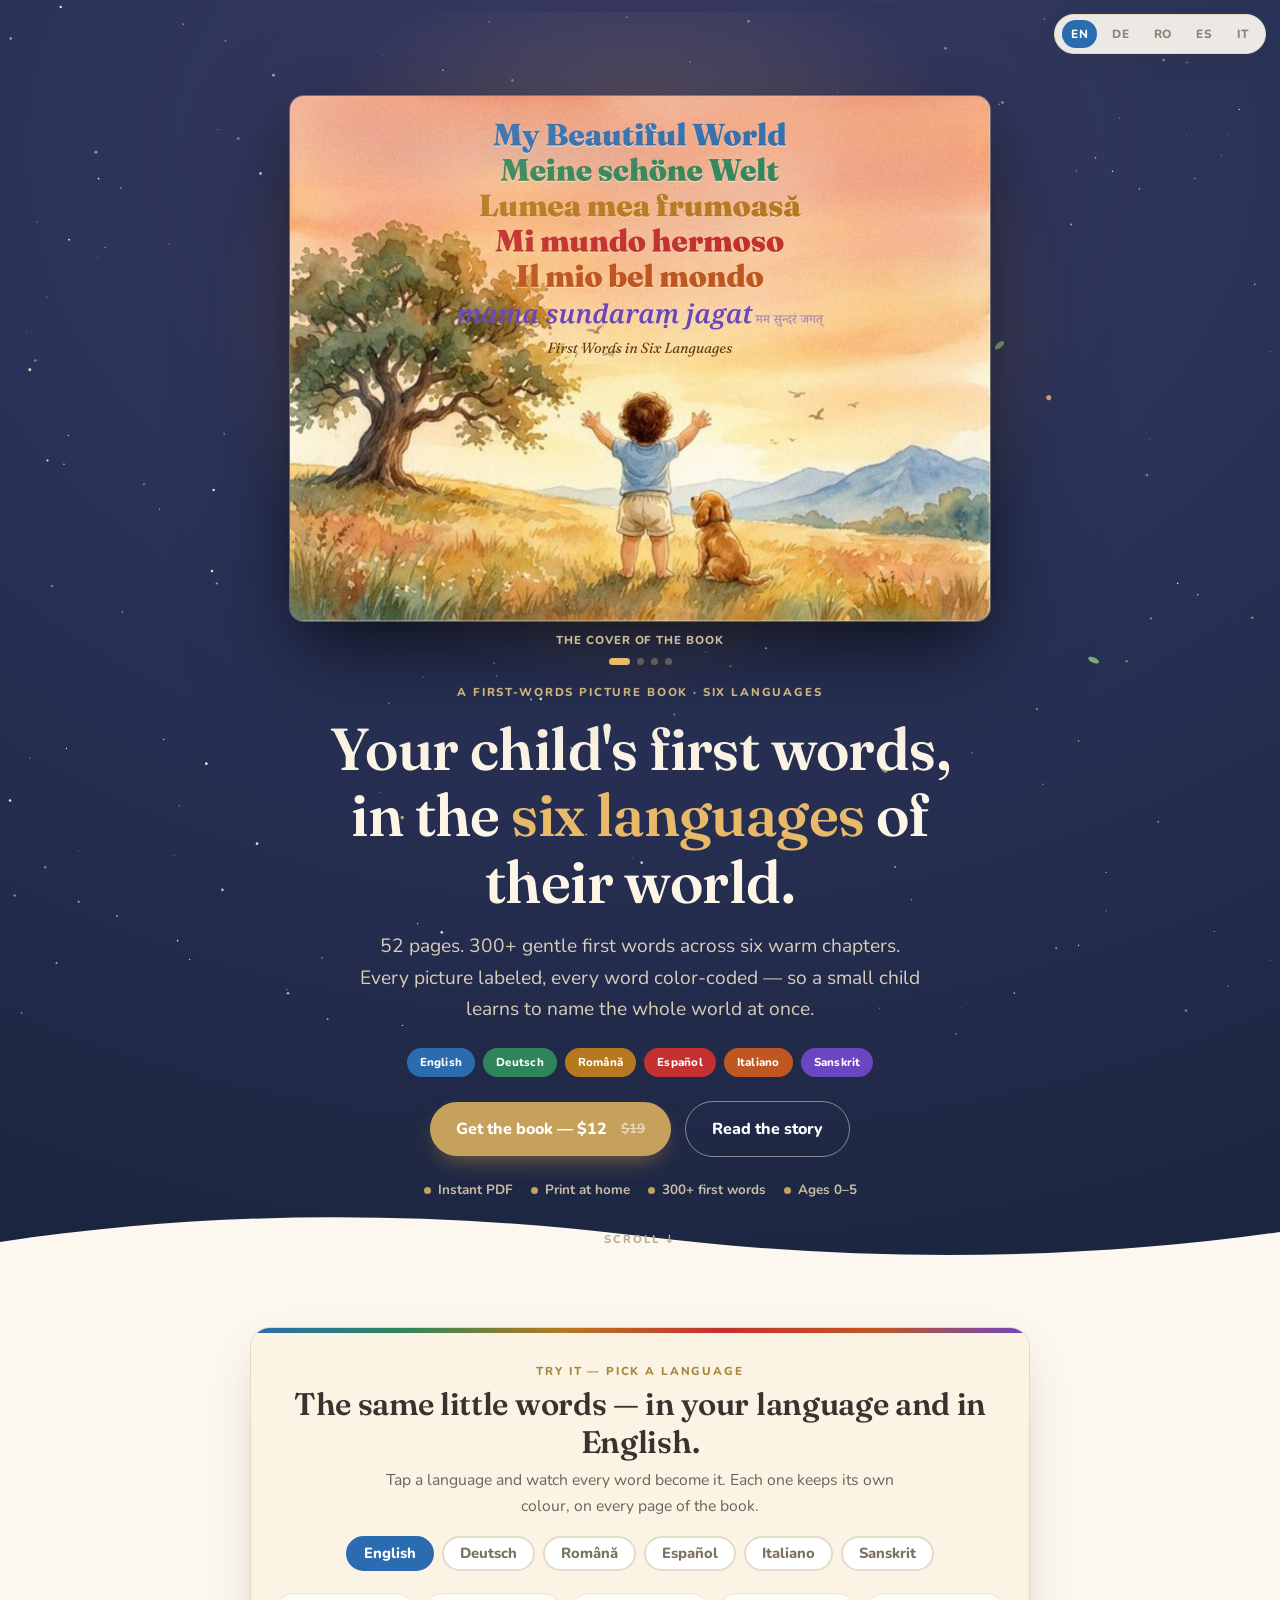
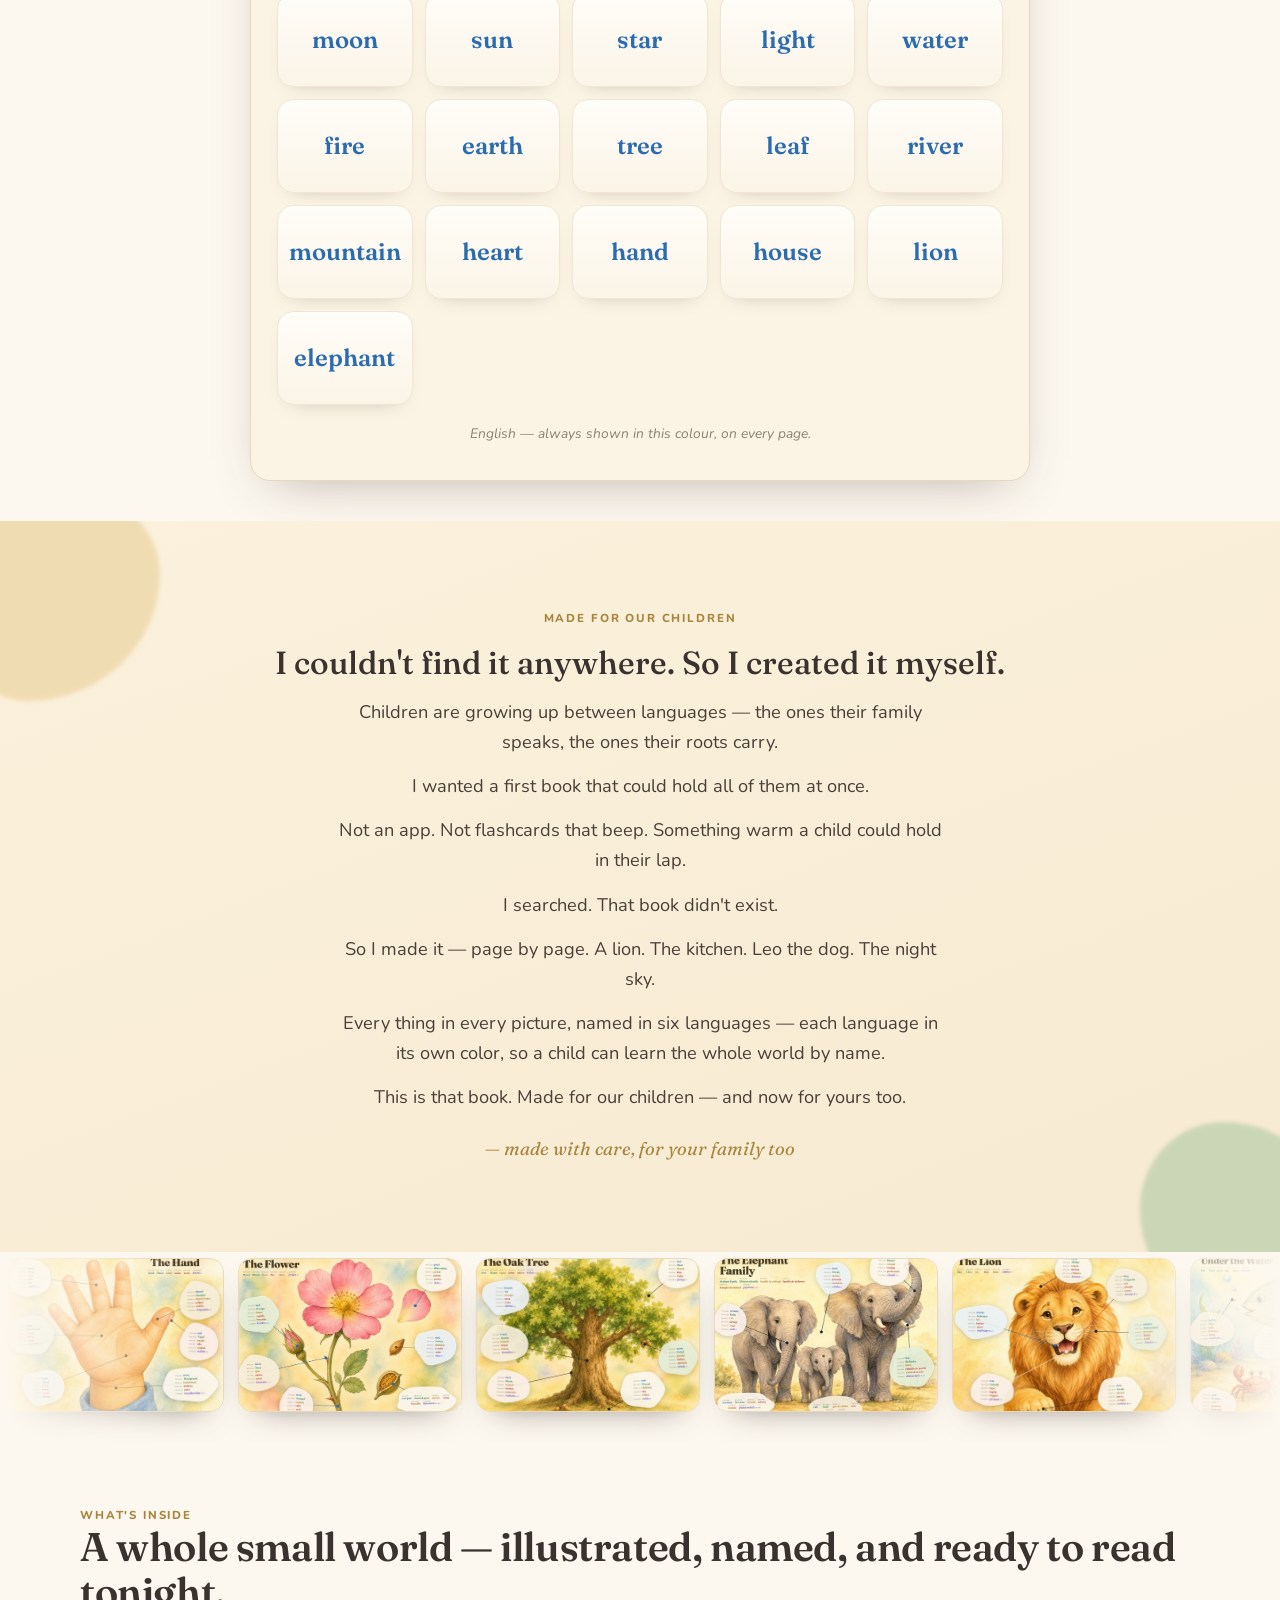
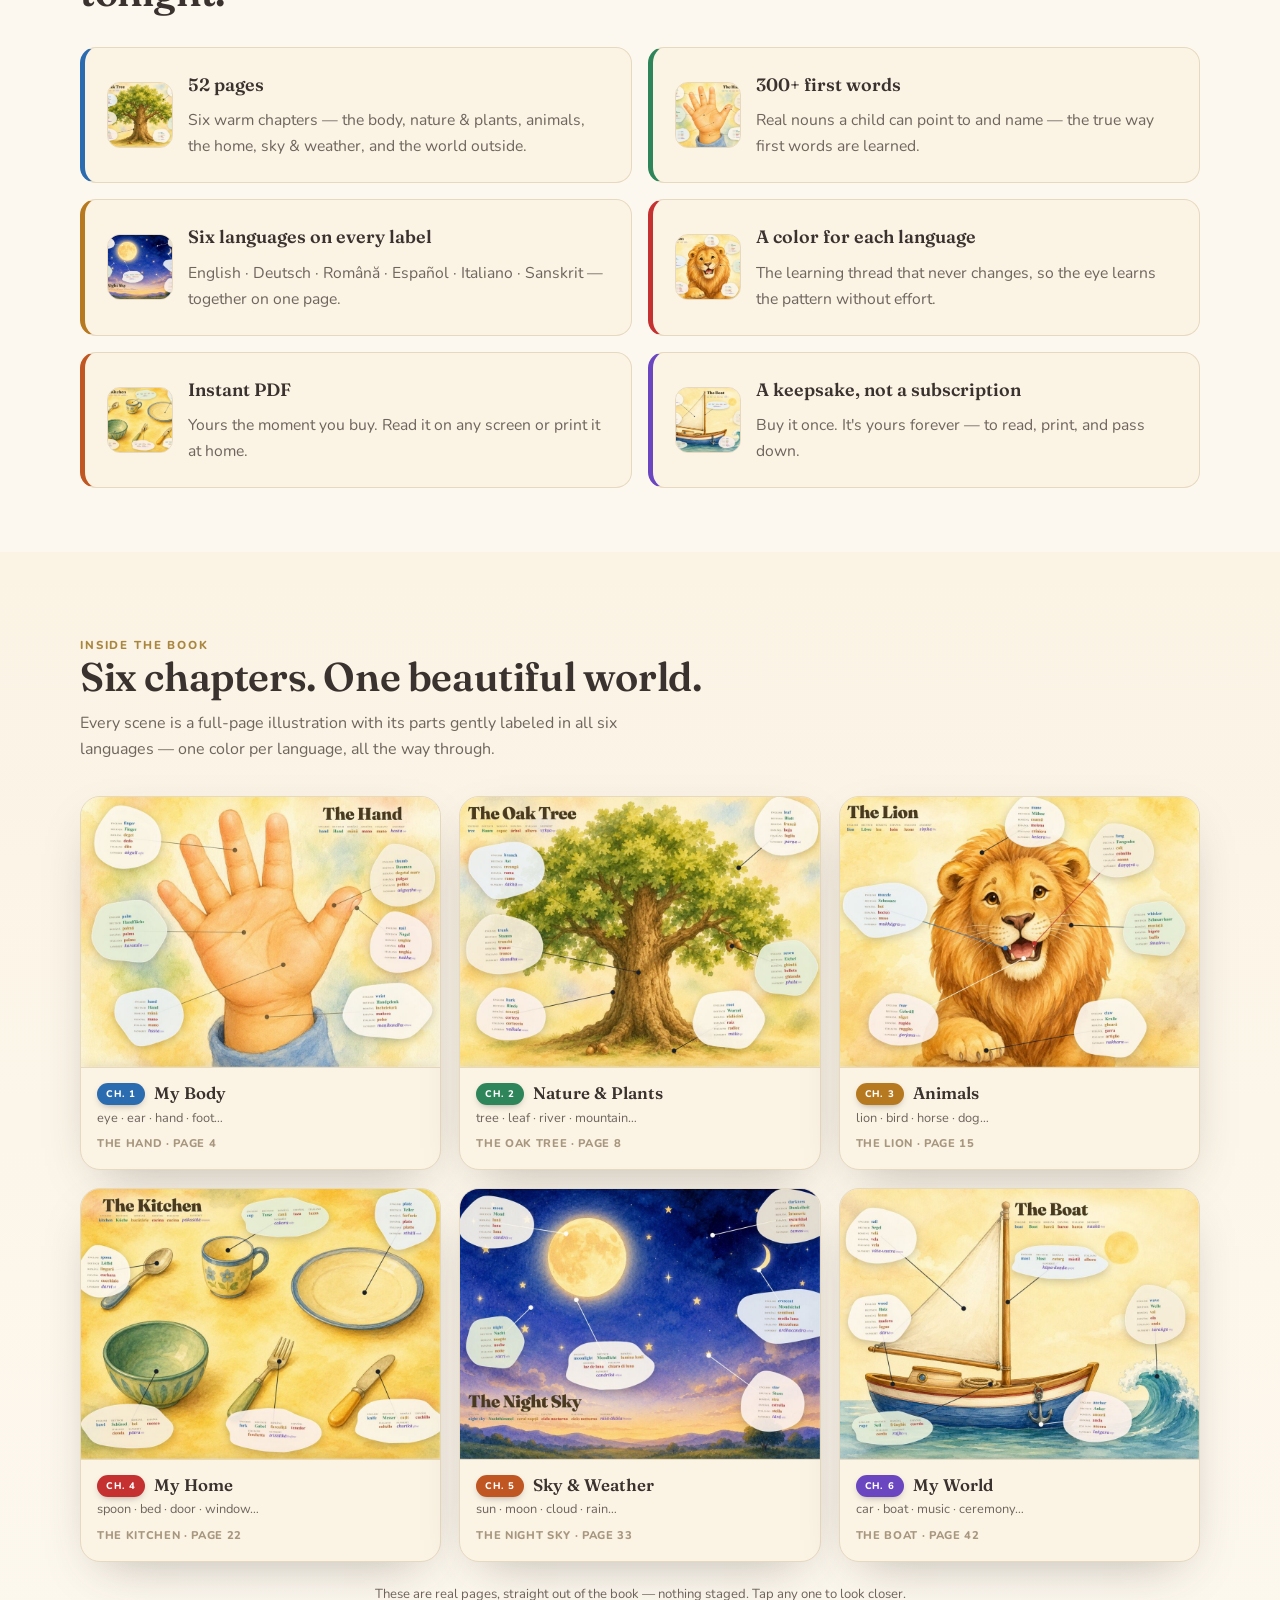
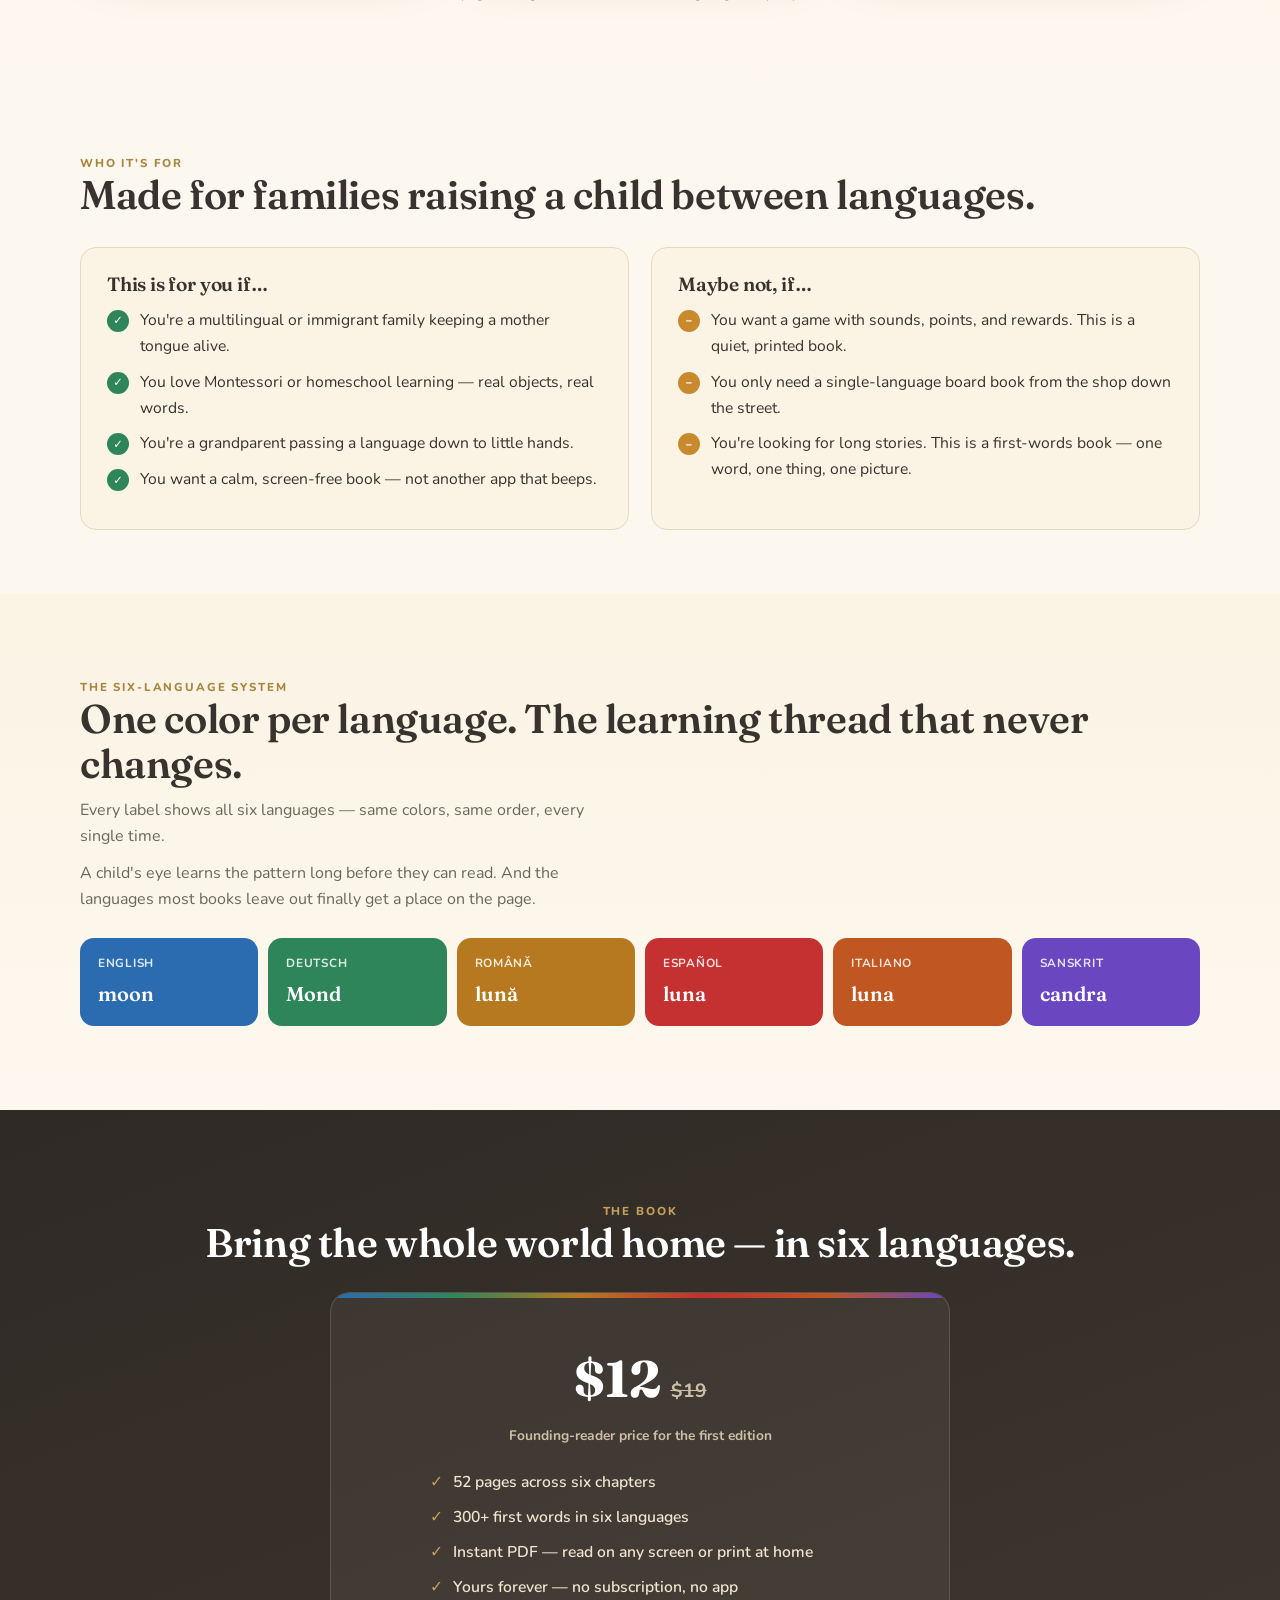
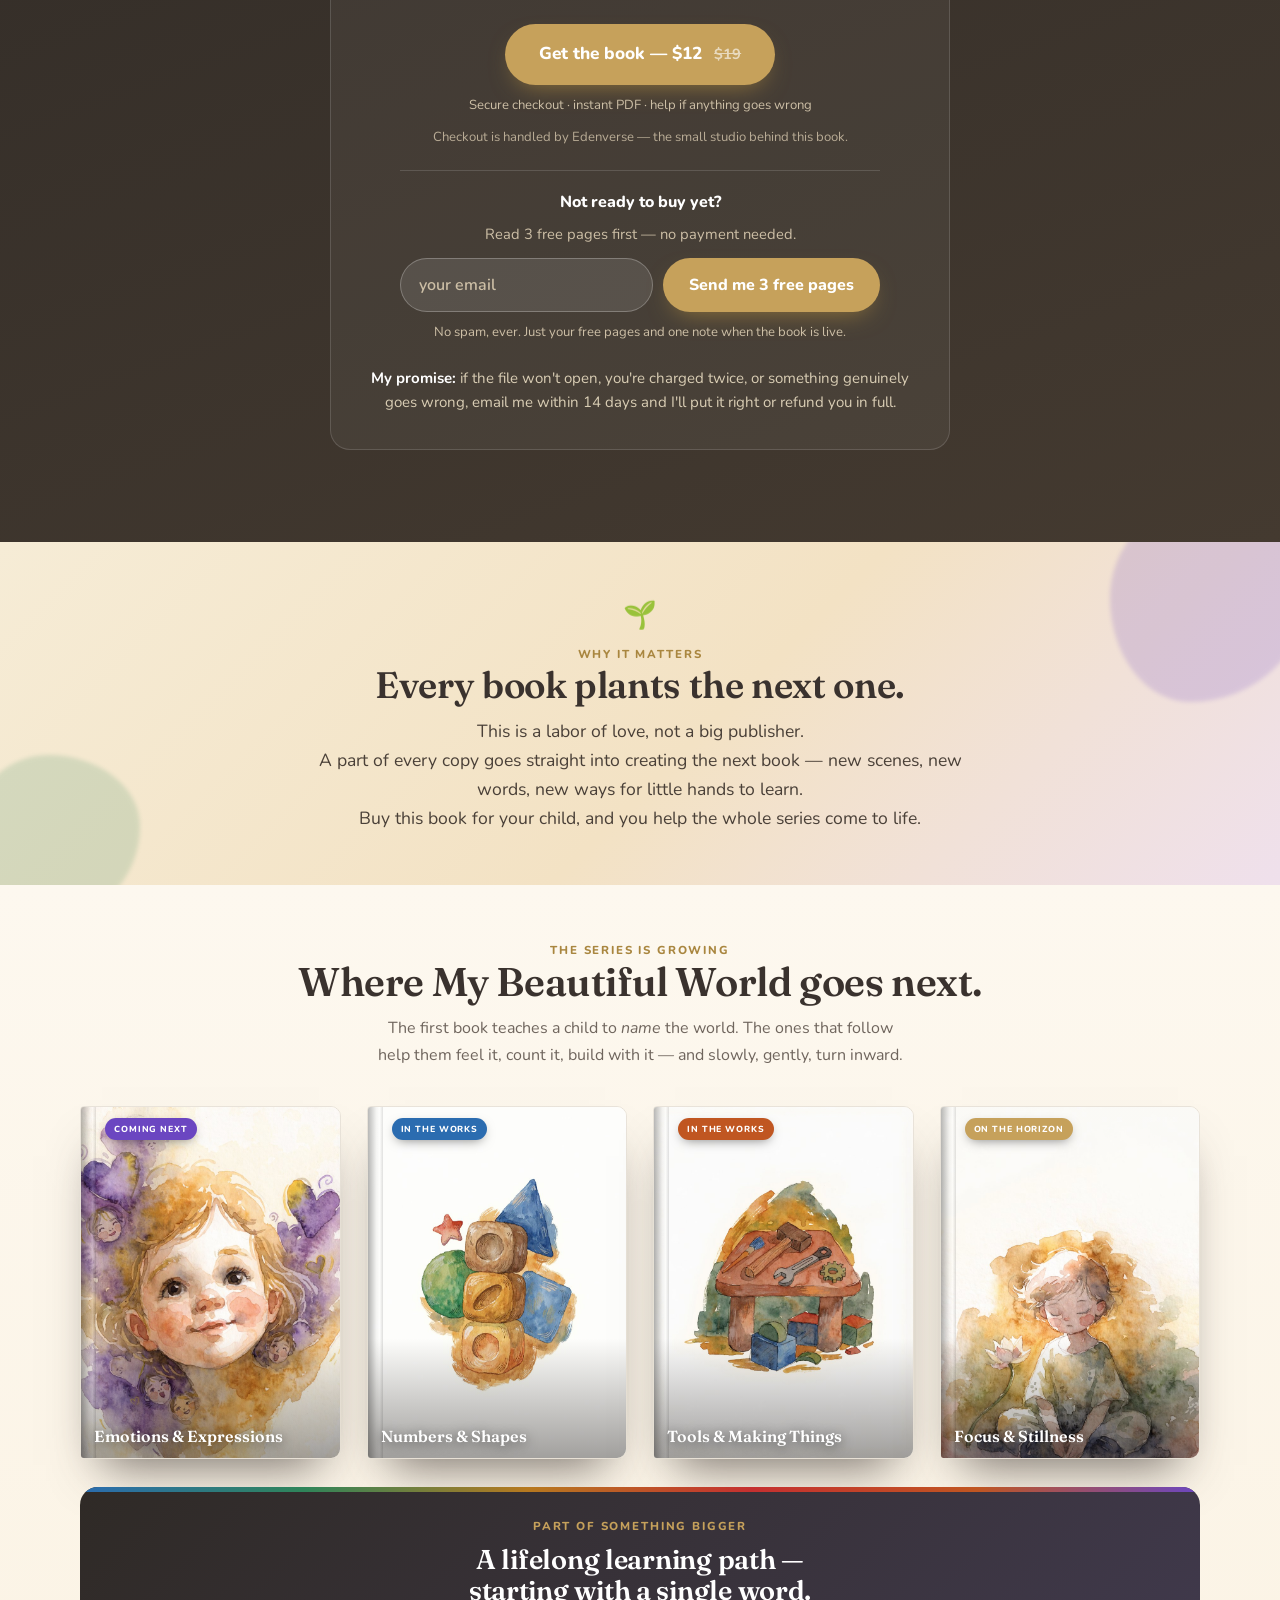
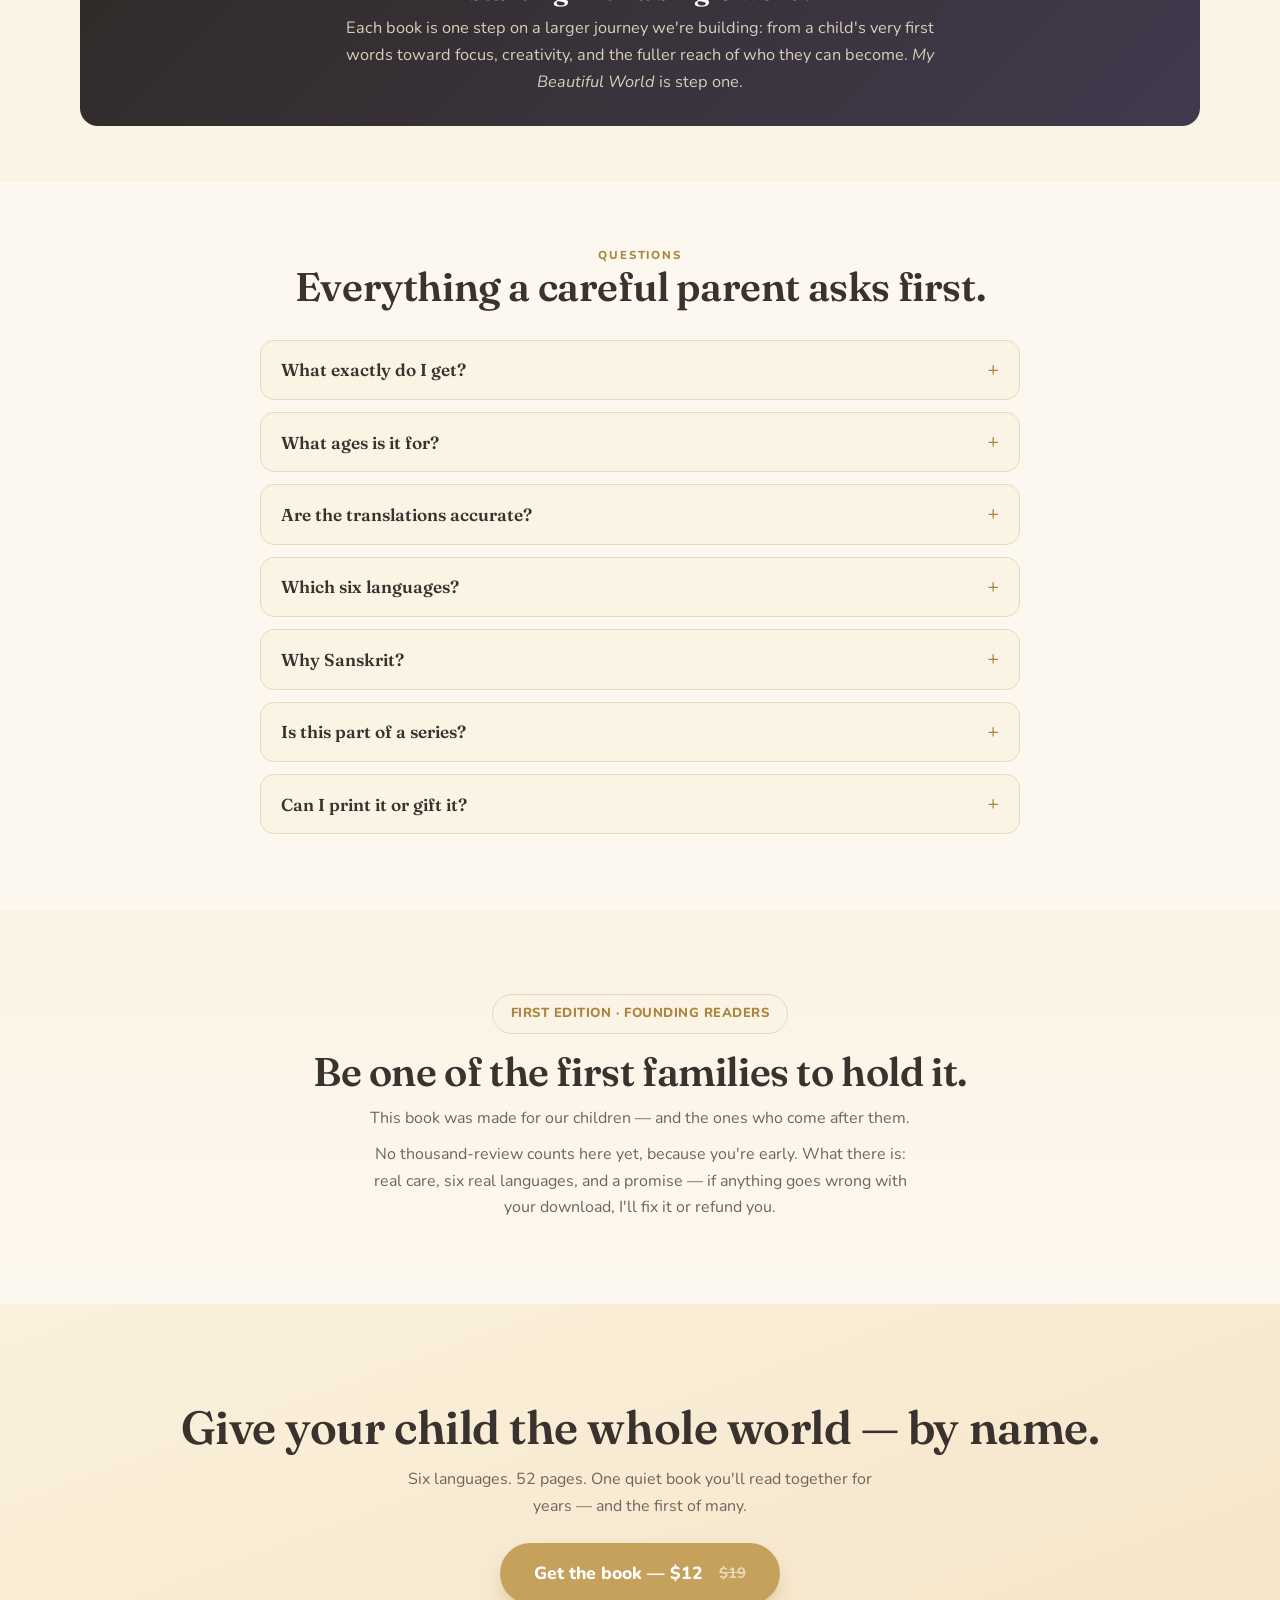
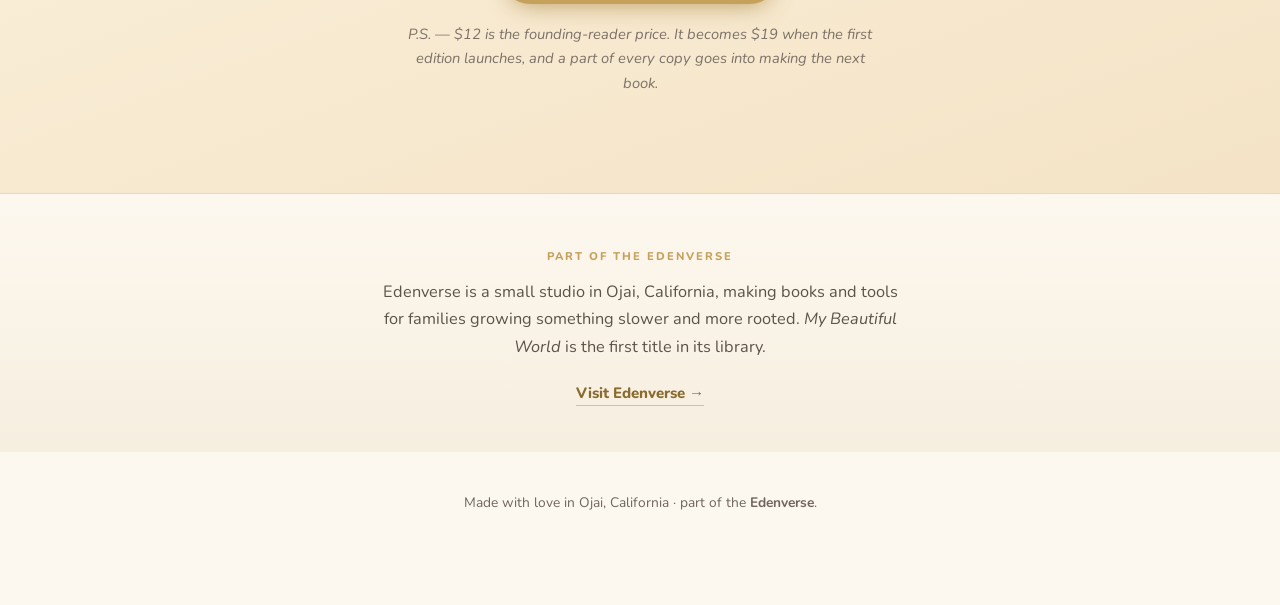
==== commit 9aea8708: "Chapter 6 is My World; retire the one-little-girl framing; word count reads 300+" ====
--- a/index.html
+++ b/index.html
@@ -5,9 +5,9 @@
 <meta name="viewport" content="width=device-width, initial-scale=1.0" />
 <link rel="icon" href="/favicon.svg" type="image/svg+xml"/><link rel="mask-icon" href="/favicon.svg" color="#2f855a"/><meta name="theme-color" content="#FDF8EF"/>
 <title>My Beautiful World — A First-Words Picture Book in Six Languages</title>
-<meta name="description" content="An illustrated first-words picture book in six languages: English, German, Romanian, Spanish, Italian, and Sanskrit. 52 pages, 305 first words across 6 chapters, every picture labeled and color-coded. Made for one little girl — the first book in a growing series." />
+<meta name="description" content="An illustrated first-words picture book in six languages: English, German, Romanian, Spanish, Italian, and Sanskrit. 52 pages, 300+ first words across 6 chapters, every picture labeled and color-coded. Made for our children — the first book in a growing series." />
 <meta property="og:title" content="My Beautiful World — A First-Words Book in Six Languages" />
-<meta property="og:description" content="52 pages. 305 first words. English, Deutsch, Română, Español, Italiano and Sanskrit. Instant PDF. The first book in a growing series." />
+<meta property="og:description" content="52 pages. 300+ first words. English, Deutsch, Română, Español, Italiano and Sanskrit. Instant PDF. The first book in a growing series." />
 <meta property="og:type" content="website" />
 <!-- Pinterest domain verification - Eden Education account -->
 <meta name="p:domain_verify" content="b4c7a33e1e718460d96b3e9747e2d149"/>
@@ -421,7 +421,7 @@
 
     <div class="eyebrow">A first-words picture book · six languages</div>
     <h1 data-i18n-html="hero">Your child's first words, in the <em>six languages</em> of their world.</h1>
-    <p class="lead">52 pages. 305 gentle first words across six warm chapters. Every picture labeled, every word color-coded — so a small child learns to name the whole world at once.</p>
+    <p class="lead">52 pages. 300+ gentle first words across six warm chapters. Every picture labeled, every word color-coded — so a small child learns to name the whole world at once.</p>
     <div class="pills">
       <span class="pill" style="background:var(--en)">English</span>
       <span class="pill" style="background:var(--de)">Deutsch</span>
@@ -437,7 +437,7 @@
     <div class="microtrust">
       <span><i class="dotg"></i>Instant PDF</span>
       <span><i class="dotg"></i>Print at home</span>
-      <span><i class="dotg"></i>305 first words</span>
+      <span><i class="dotg"></i>300+ first words</span>
       <span><i class="dotg"></i>Ages 0–5</span>
     </div>
   </div>
@@ -516,15 +516,15 @@
   <span class="blob" style="width:220px;height:220px;background:#e7c98a;top:-40px;left:-60px"></span>
   <span class="blob" style="width:180px;height:180px;background:#9fc39a;bottom:-50px;right:-40px"></span>
   <div class="wrap inner reveal">
-    <div class="eyebrow">Made for one little girl</div>
+    <div class="eyebrow">Made for our children</div>
     <p class="big">I couldn't find it anywhere. So I created it myself.</p>
-    <p>A little girl I know is growing up between languages — the ones her family speaks, the ones her roots carry.</p>
-    <p>I wanted her first book to hold all of them at once.</p>
-    <p>Not an app. Not flashcards that beep. Something warm she could hold in her lap.</p>
+    <p>Children are growing up between languages — the ones their family speaks, the ones their roots carry.</p>
+    <p>I wanted a first book that could hold all of them at once.</p>
+    <p>Not an app. Not flashcards that beep. Something warm a child could hold in their lap.</p>
     <p>I searched. That book didn't exist.</p>
-    <p>So I made it — page by page. A lion. Her kitchen. Leo, her dog. The night sky.</p>
-    <p>Every thing in every picture, named in six languages — each language in its own color, so she could learn the whole world by name.</p>
-    <p>This is that book. I made it for her. Now I'm sharing it with your family too.</p>
+    <p>So I made it — page by page. A lion. The kitchen. Leo the dog. The night sky.</p>
+    <p>Every thing in every picture, named in six languages — each language in its own color, so a child can learn the whole world by name.</p>
+    <p>This is that book. Made for our children — and now for yours too.</p>
     <div class="sig">— made with care, for your family too</div>
   </div>
 </section>
@@ -540,7 +540,7 @@
     <h2 class="reveal">A whole small world — illustrated, named, and ready to read tonight.</h2>
     <div class="feat">
       <div class="fcard reveal"><img class="fthumb" src="/assets/pages/oak.jpg" width="1000" height="750" alt="" loading="lazy" decoding="async" /><b>52 pages</b><span>Six warm chapters — the body, nature &amp; plants, animals, the home, sky &amp; weather, and the world outside.</span></div>
-      <div class="fcard reveal"><img class="fthumb" src="/assets/pages/hand.jpg" width="1000" height="750" alt="" loading="lazy" decoding="async" /><b>305 first words</b><span>Real nouns a child can point to and name — the true way first words are learned.</span></div>
+      <div class="fcard reveal"><img class="fthumb" src="/assets/pages/hand.jpg" width="1000" height="750" alt="" loading="lazy" decoding="async" /><b>300+ first words</b><span>Real nouns a child can point to and name — the true way first words are learned.</span></div>
       <div class="fcard reveal"><img class="fthumb" src="/assets/pages/night.jpg" width="1000" height="750" alt="" loading="lazy" decoding="async" /><b>Six languages on every label</b><span>English · Deutsch · Română · Español · Italiano · Sanskrit — together on one page.</span></div>
       <div class="fcard reveal"><img class="fthumb" src="/assets/pages/lion.jpg" width="1000" height="750" alt="" loading="lazy" decoding="async" /><b>A color for each language</b><span>The learning thread that never changes, so the eye learns the pattern without effort.</span></div>
       <div class="fcard reveal"><img class="fthumb" src="/assets/pages/kitchen.jpg" width="1000" height="750" alt="" loading="lazy" decoding="async" /><b>Instant PDF</b><span>Yours the moment you buy. Read it on any screen or print it at home.</span></div>
@@ -561,7 +561,7 @@
       <div class="scene reveal"><div class="art"><img src="/assets/pages/lion.jpg" width="1000" height="750" alt="The Lion — page 15 of the book, every part labelled in all six languages" loading="lazy" decoding="async" /></div><div class="cap"><span class="chtag" style="background:var(--ro)">Ch. 3</span><b>Animals</b><span>lion &middot; bird &middot; horse &middot; dog&hellip;</span><em class="pgref">The Lion &middot; page 15</em></div></div>
       <div class="scene reveal"><div class="art"><img src="/assets/pages/kitchen.jpg" width="1000" height="750" alt="The Kitchen — page 22 of the book, every part labelled in all six languages" loading="lazy" decoding="async" /></div><div class="cap"><span class="chtag" style="background:var(--es)">Ch. 4</span><b>My Home</b><span>spoon &middot; bed &middot; door &middot; window&hellip;</span><em class="pgref">The Kitchen &middot; page 22</em></div></div>
       <div class="scene reveal"><div class="art"><img src="/assets/pages/night.jpg" width="1000" height="750" alt="The Night Sky — page 33 of the book, every part labelled in all six languages" loading="lazy" decoding="async" /></div><div class="cap"><span class="chtag" style="background:var(--it)">Ch. 5</span><b>Sky &amp; Weather</b><span>sun &middot; moon &middot; cloud &middot; rain&hellip;</span><em class="pgref">The Night Sky &middot; page 33</em></div></div>
-      <div class="scene reveal"><div class="art"><img src="/assets/pages/boat.jpg" width="1000" height="750" alt="The Boat — page 42 of the book, every part labelled in all six languages" loading="lazy" decoding="async" /></div><div class="cap"><span class="chtag" style="background:var(--sa)">Ch. 6</span><b>The World Outside</b><span>car &middot; boat &middot; music &middot; ceremony&hellip;</span><em class="pgref">The Boat &middot; page 42</em></div></div>
+      <div class="scene reveal"><div class="art"><img src="/assets/pages/boat.jpg" width="1000" height="750" alt="The Boat — page 42 of the book, every part labelled in all six languages" loading="lazy" decoding="async" /></div><div class="cap"><span class="chtag" style="background:var(--sa)">Ch. 6</span><b>My World</b><span>car &middot; boat &middot; music &middot; ceremony&hellip;</span><em class="pgref">The Boat &middot; page 42</em></div></div>
     </div>
     <p class="center soft reveal" style="margin-top:22px;font-size:.82rem">These are real pages, straight out of the book — nothing staged. Tap any one to look closer.</p>
   </div>
@@ -619,7 +619,7 @@
       <div class="soft" style="color:#cdbfa6;font-weight:700;font-size:.86rem">Founding-reader price for the first edition</div>
       <div class="incl">
         <div><span class="ck">✓</span> 52 pages across six chapters</div>
-        <div><span class="ck">✓</span> 305 first words in six languages</div>
+        <div><span class="ck">✓</span> 300+ first words in six languages</div>
         <div><span class="ck">✓</span> Instant PDF — read on any screen or print at home</div>
         <div><span class="ck">✓</span> Yours forever — no subscription, no app</div>
       </div>
@@ -680,7 +680,7 @@
     <div class="eyebrow center reveal">Questions</div>
     <h2 class="center reveal">Everything a careful parent asks first.</h2>
     <div class="faq">
-      <div class="q reveal"><button>What exactly do I get? <span class="plus">+</span></button><div class="a"><p>A downloadable PDF of the full book — 52 pages, 305 first words in six languages across six chapters. You can read it on any phone, tablet, or computer, or print it at home or a print shop.</p></div></div>
+      <div class="q reveal"><button>What exactly do I get? <span class="plus">+</span></button><div class="a"><p>A downloadable PDF of the full book — 52 pages, 300+ first words in six languages across six chapters. You can read it on any phone, tablet, or computer, or print it at home or a print shop.</p></div></div>
       <div class="q reveal"><button>What ages is it for? <span class="plus">+</span></button><div class="a"><p>Made for ages 0–5. Babies love the colors and your voice; toddlers point and name; older children start to read the words themselves. It grows with them.</p></div></div>
       <div class="q reveal"><button>Are the translations accurate? <span class="plus">+</span></button><div class="a"><p>Every word is a real, everyday noun for something actually in the picture — chosen with care, never filler. The Sanskrit appears twice on every label: in Devanagari script and in IAST romanization, so it can be read aloud without knowing the script.</p></div></div>
       <div class="q reveal"><button>Which six languages? <span class="plus">+</span></button><div class="a"><p>English, German (Deutsch), Romanian (Română), Spanish (Español), Italian (Italiano), and Sanskrit — each in its own fixed color throughout the book.</p></div></div>
@@ -696,7 +696,7 @@
   <div class="wrap reveal">
     <span class="badge">First edition · founding readers</span>
     <h2 style="margin-top:16px">Be one of the first families to hold it.</h2>
-    <p class="soft" style="max-width:56ch;margin:10px auto 0">This book was made for one little girl — and now for yours.</p>
+    <p class="soft" style="max-width:56ch;margin:10px auto 0">This book was made for our children — and the ones who come after them.</p>
     <p class="soft" style="max-width:56ch;margin:10px auto 0">No thousand-review counts here yet, because you're early. What there is: real care, six real languages, and a promise — if anything goes wrong with your download, I'll fix it or refund you.</p>
   </div>
 </section>
@@ -843,7 +843,7 @@
 
 /* ---- i18n engine: snapshot originals once, translate instantly, never re-snapshot ---- */
 (function(){
-var DICT={"The cover of the book": {"de": "Das Cover des Buches", "ro": "Coperta cărții", "es": "La portada del libro", "it": "La copertina del libro"}, "A real page from the book · The Face": {"de": "Eine echte Seite aus dem Buch · Das Gesicht", "ro": "O pagină reală din carte · Fața", "es": "Una página real del libro · La cara", "it": "Una pagina vera dal libro · Il viso"}, "A real page from the book · The Oak Tree": {"de": "Eine echte Seite aus dem Buch · Die Eiche", "ro": "O pagină reală din carte · Stejarul", "es": "Una página real del libro · El roble", "it": "Una pagina vera dal libro · La quercia"}, "A real page from the book · The Lion": {"de": "Eine echte Seite aus dem Buch · Der Löwe", "ro": "O pagină reală din carte · Leul", "es": "Una página real del libro · El león", "it": "Una pagina vera dal libro · Il leone"}, "The Hand · page 4": {"de": "Die Hand · Seite 4", "ro": "Mâna · pagina 4", "es": "La mano · página 4", "it": "La mano · pagina 4"}, "The Oak Tree · page 8": {"de": "Die Eiche · Seite 8", "ro": "Stejarul · pagina 8", "es": "El roble · página 8", "it": "La quercia · pagina 8"}, "The Lion · page 15": {"de": "Der Löwe · Seite 15", "ro": "Leul · pagina 15", "es": "El león · página 15", "it": "Il leone · pagina 15"}, "The Kitchen · page 22": {"de": "Die Küche · Seite 22", "ro": "Bucătăria · pagina 22", "es": "La cocina · página 22", "it": "La cucina · pagina 22"}, "The Night Sky · page 33": {"de": "Der Nachthimmel · Seite 33", "ro": "Cerul nopții · pagina 33", "es": "El cielo nocturno · página 33", "it": "Il cielo notturno · pagina 33"}, "The Boat · page 42": {"de": "Das Boot · Seite 42", "ro": "Barca · pagina 42", "es": "El barco · página 42", "it": "La barca · pagina 42"}, "My Beautiful World": {"de": "Meine schöne Welt", "ro": "Lumea mea frumoasă", "es": "Mi mundo hermoso", "it": "Il mio bel mondo"}, "A first-words picture book · six languages": {"de": "Ein Bilderbuch der ersten Wörter · sechs Sprachen", "ro": "O carte ilustrată cu primele cuvinte · șase limbi", "es": "Un libro ilustrado de primeras palabras · seis idiomas", "it": "Un libro illustrato di prime parole · sei lingue"}, "52 pages. 305 gentle first words across six warm chapters. Every picture labeled, every word color-coded — so a small child learns to name the whole world at once.": {"de": "52 Seiten. 305 sanfte erste Wörter in sechs warmen Kapiteln. Jedes Bild beschriftet, jedes Wort farblich zugeordnet – damit ein kleines Kind die ganze Welt auf einmal benennen lernt.", "ro": "52 de pagini. 305 cuvinte blânde, în șase capitole calde. Fiecare imagine etichetată, fiecare cuvânt cu culoarea lui – ca un copil mic să învețe să numească întreaga lume dintr-o dată.", "es": "52 páginas. 305 primeras palabras en seis capítulos cálidos. Cada imagen etiquetada, cada palabra con su color — para que un niño pequeño aprenda a nombrar el mundo entero a la vez.", "it": "52 pagine. 305 prime parole in sei capitoli accoglienti. Ogni immagine etichettata, ogni parola con il suo colore — così un bambino impara a dare un nome al mondo intero."}, "Read the story": {"de": "Die Geschichte lesen", "ro": "Citește povestea", "es": "Lee la historia", "it": "Leggi la storia"}, "Instant PDF": {"de": "Sofort-PDF", "ro": "PDF instant", "es": "PDF al instante", "it": "PDF immediato"}, "Print at home": {"de": "Zu Hause drucken", "ro": "Printează acasă", "es": "Imprime en casa", "it": "Stampa a casa"}, "305 first words": {"de": "305 erste Wörter", "ro": "305 cuvinte", "es": "305 primeras palabras", "it": "305 prime parole"}, "Ages 0–5": {"de": "0–5 Jahre", "ro": "Vârsta 0–5 ani", "es": "De 0 a 5 años", "it": "Da 0 a 5 anni"}, "scroll ↓": {"de": "scrollen ↓", "ro": "derulează ↓", "es": "desliza ↓", "it": "scorri ↓"}, "Try it — pick a language": {"de": "Probier es – wähle eine Sprache", "ro": "Încearcă – alege o limbă", "es": "Pruébalo — elige un idioma", "it": "Provalo — scegli una lingua"}, "The same little words — in your language and in English.": {"de": "Dieselben kleinen Wörter – in deiner Sprache und auf Englisch.", "ro": "Aceleași cuvinte mici – în limba ta și în engleză.", "es": "Las mismas palabritas — en tu idioma y en inglés.", "it": "Le stesse piccole parole — nella tua lingua e in inglese."}, "Tap a language and watch every word become it. Each one keeps its own colour, on every page of the book.": {"de": "Tippe auf eine Sprache und sieh zu, wie jedes Wort sie annimmt. Jede behält ihre eigene Farbe – auf jeder Seite des Buches.", "ro": "Atinge o limbă și privește cum fiecare cuvânt devine ea. Fiecare își păstrează culoarea, pe fiecare pagină.", "es": "Toca un idioma y mira cómo cada palabra se transforma. Cada uno conserva su color, en cada página del libro.", "it": "Tocca una lingua e guarda ogni parola diventarla. Ognuna mantiene il suo colore, in ogni pagina del libro."}, "I couldn't find it anywhere. So I created it myself.": {"de": "Ich konnte es nirgendwo finden. Also habe ich es selbst erschaffen.", "ro": "Nu am găsit-o nicăieri. Așa că am creat-o eu.", "es": "No lo encontré en ninguna parte. Así que lo creé yo mismo.", "it": "Non l'ho trovato da nessuna parte. Così l'ho creato io."}, "A little girl I know is growing up between languages — the ones her family speaks, the ones her roots carry.": {"de": "Ein kleines Mädchen, das ich kenne, wächst zwischen Sprachen auf – denen, die ihre Familie spricht, und denen, die ihre Wurzeln tragen.", "ro": "O fetiță pe care o cunosc crește între limbi – cele pe care le vorbește familia ei și cele pe care le poartă rădăcinile ei.", "es": "Una niña a la que conozco está creciendo entre idiomas: los que habla su familia y los que llevan sus raíces.", "it": "Una bambina che conosco cresce tra le lingue — quelle che parla la sua famiglia e quelle che portano le sue radici."}, "I wanted her first book to hold all of them at once.": {"de": "Ich wollte, dass ihr erstes Buch sie alle auf einmal enthält.", "ro": "Am vrut ca prima ei carte să le cuprindă pe toate deodată.", "es": "Quería que su primer libro las contuviera todas a la vez.", "it": "Volevo che il suo primo libro le contenesse tutte insieme."}, "Not an app. Not flashcards that beep. Something warm she could hold in her lap.": {"de": "Keine App. Keine piepsenden Lernkarten. Etwas Warmes, das sie auf dem Schoß halten kann.", "ro": "Nu o aplicație. Nu cartonașe care fac bip. Ceva cald, pe care să-l țină în poală.", "es": "No una app. No tarjetas que pitan. Algo cálido que pudiera sostener en su regazo.", "it": "Non un'app. Non flashcard che suonano. Qualcosa di caldo da tenere in grembo."}, "I searched. That book didn't exist.": {"de": "Ich habe gesucht. Dieses Buch gab es nicht.", "ro": "Am căutat. Cartea aceea nu exista.", "es": "Busqué. Ese libro no existía.", "it": "Ho cercato. Quel libro non esisteva."}, "So I made it — page by page. A lion. Her kitchen. Leo, her dog. The night sky.": {"de": "Also habe ich es gemacht – Seite für Seite. Ein Löwe. Ihre Küche. Leo, ihr Hund. Der Nachthimmel.", "ro": "Așa că am făcut-o – pagină cu pagină. Un leu. Bucătăria ei. Leo, câinele ei. Cerul nopții.", "es": "Así que lo hice, página a página. Un león. Su cocina. Leo, su perro. El cielo nocturno.", "it": "Così l'ho fatto — pagina dopo pagina. Un leone. La sua cucina. Leo, il suo cane. Il cielo notturno."}, "Every thing in every picture, named in six languages — each language in its own color, so she could learn the whole world by name.": {"de": "Jedes Ding auf jedem Bild, benannt in sechs Sprachen – jede Sprache in ihrer eigenen Farbe, damit sie die ganze Welt beim Namen lernen kann.", "ro": "Fiecare lucru din fiecare imagine, numit în șase limbi – fiecare limbă în culoarea ei, ca să învețe lumea întreagă pe nume.", "es": "Cada cosa de cada imagen, nombrada en seis idiomas — cada idioma en su propio color, para que aprendiera el mundo entero por su nombre.", "it": "Ogni cosa in ogni immagine, chiamata per nome in sei lingue — ogni lingua con il suo colore, così da imparare il mondo intero."}, "This is that book. I made it for her. Now I'm sharing it with your family too.": {"de": "Das ist dieses Buch. Ich habe es für sie gemacht. Jetzt teile ich es auch mit deiner Familie.", "ro": "Aceasta este acea carte. Am făcut-o pentru ea. Acum o împărtășesc și cu familia ta.", "es": "Este es ese libro. Lo hice para ella. Ahora lo comparto también con tu familia.", "it": "Questo è quel libro. L'ho fatto per lei. Ora lo condivido anche con la tua famiglia."}, "— made with care, for your family too": {"de": "– mit Sorgfalt gemacht, auch für deine Familie", "ro": "– făcută cu grijă, și pentru familia ta", "es": "— hecho con cuidado, también para tu familia", "it": "— fatto con cura, anche per la tua famiglia"}, "What's inside": {"de": "Was drin ist", "ro": "Ce e înăuntru", "es": "Qué contiene", "it": "Cosa contiene"}, "A whole small world — illustrated, named, and ready to read tonight.": {"de": "Eine ganze kleine Welt – illustriert, benannt und heute Abend bereit zum Lesen.", "ro": "O lume mică întreagă – ilustrată, numită și gata de citit diseară.", "es": "Todo un pequeño mundo — ilustrado, nombrado y listo para leer esta noche.", "it": "Un piccolo mondo intero — illustrato, nominato e pronto da leggere stasera."}, "52 pages": {"de": "52 Seiten", "ro": "52 de pagini", "es": "52 páginas", "it": "52 pagine"}, "Real nouns a child can point to and name — the true way first words are learned.": {"de": "Echte Hauptwörter, auf die ein Kind zeigen und die es benennen kann – so werden erste Wörter wirklich gelernt.", "ro": "Substantive reale, pe care un copil le poate arăta cu degetul și numi – așa se învață cu adevărat primele cuvinte.", "es": "Sustantivos reales que un niño puede señalar y nombrar: así se aprenden de verdad las primeras palabras.", "it": "Nomi veri che un bambino può indicare e nominare — è così che si imparano davvero le prime parole."}, "Six languages on every label": {"de": "Sechs Sprachen auf jedem Etikett", "ro": "Șase limbi pe fiecare etichetă", "es": "Seis idiomas en cada etiqueta", "it": "Sei lingue su ogni etichetta"}, "English · Deutsch · Română · Español · Italiano · Sanskrit — together on one page.": {"de": "English · Deutsch · Română · Español · Italiano · Sanskrit – zusammen auf einer Seite.", "ro": "English · Deutsch · Română · Español · Italiano · Sanskrit – împreună pe aceeași pagină.", "es": "English · Deutsch · Română · Español · Italiano · Sanskrit — juntos en una sola página.", "it": "English · Deutsch · Română · Español · Italiano · Sanskrit — insieme in una sola pagina."}, "A color for each language": {"de": "Eine Farbe für jede Sprache", "ro": "O culoare pentru fiecare limbă", "es": "Un color para cada idioma", "it": "Un colore per ogni lingua"}, "The learning thread that never changes, so the eye learns the pattern without effort.": {"de": "Der Lernfaden, der sich nie ändert – so lernt das Auge das Muster ganz mühelos.", "ro": "Firul de învățare care nu se schimbă niciodată – așa ochiul învață tiparul fără efort.", "es": "El hilo de aprendizaje que nunca cambia, para que el ojo aprenda el patrón sin esfuerzo.", "it": "Il filo dell'apprendimento che non cambia mai, così l'occhio impara lo schema senza sforzo."}, "Yours the moment you buy. Read it on any screen or print it at home.": {"de": "Gehört dir sofort nach dem Kauf. Lies es auf jedem Bildschirm oder drucke es zu Hause.", "ro": "E al tău din clipa în care îl cumperi. Citește-l pe orice ecran sau printează-l acasă.", "es": "Tuyo en el momento de la compra. Léelo en cualquier pantalla o imprímelo en casa.", "it": "Tuo dal momento dell'acquisto. Leggilo su qualsiasi schermo o stampalo a casa."}, "A keepsake, not a subscription": {"de": "Ein Andenken, kein Abo", "ro": "O amintire, nu un abonament", "es": "Un recuerdo, no una suscripción", "it": "Un ricordo, non un abbonamento"}, "Buy it once. It's yours forever — to read, print, and pass down.": {"de": "Einmal kaufen. Es gehört dir für immer – zum Lesen, Drucken und Weitergeben.", "ro": "Cumperi o dată. E a ta pentru totdeauna – să o citești, să o printezi și să o dai mai departe.", "es": "Cómpralo una vez. Es tuyo para siempre: para leer, imprimir y transmitir.", "it": "Compralo una volta. È tuo per sempre — da leggere, stampare e tramandare."}, "Inside the book": {"de": "Im Buch", "ro": "În carte", "es": "Dentro del libro", "it": "Dentro il libro"}, "Six chapters. One beautiful world.": {"de": "Sechs Kapitel. Eine schöne Welt.", "ro": "Șase capitole. O lume frumoasă.", "es": "Seis capítulos. Un mundo hermoso.", "it": "Sei capitoli. Un mondo bellissimo."}, "Every scene is a full-page illustration with its parts gently labeled in all six languages — one color per language, all the way through.": {"de": "Jede Szene ist eine ganzseitige Illustration, deren Teile behutsam in allen sechs Sprachen beschriftet sind – eine Farbe pro Sprache, durchgehend.", "ro": "Fiecare scenă este o ilustrație pe toată pagina, cu părțile ei etichetate blând în toate cele șase limbi – o culoare pentru fiecare limbă, de la un capăt la altul.", "es": "Cada escena es una ilustración a página completa con sus partes etiquetadas con delicadeza en los seis idiomas: un color por idioma, de principio a fin.", "it": "Ogni scena è un'illustrazione a piena pagina con le sue parti etichettate con delicatezza in tutte e sei le lingue — un colore per lingua, dall'inizio alla fine."}, "My Body": {"de": "Mein Körper", "ro": "Corpul meu", "es": "Mi cuerpo", "it": "Il mio corpo"}, "Nature & Plants": {"de": "Natur & Pflanzen", "ro": "Natură și plante", "es": "Naturaleza y plantas", "it": "Natura e piante"}, "Animals": {"de": "Tiere", "ro": "Animale", "es": "Animales", "it": "Animali"}, "The World Outside": {"de": "Die Welt draußen", "ro": "Lumea de afară", "es": "El mundo de fuera", "it": "Il mondo fuori"}, "eye · ear · hand · foot…": {"de": "Auge · Ohr · Hand · Fuß…", "ro": "ochi · ureche · mână · picior…", "es": "ojo · oreja · mano · pie…", "it": "occhio · orecchio · mano · piede…"}, "tree · leaf · river · mountain…": {"de": "Baum · Blatt · Fluss · Berg…", "ro": "copac · frunză · râu · munte…", "es": "árbol · hoja · río · montaña…", "it": "albero · foglia · fiume · montagna…"}, "lion · bird · horse · dog…": {"de": "Löwe · Vogel · Pferd · Hund…", "ro": "leu · pasăre · cal · câine…", "es": "león · pájaro · caballo · perro…", "it": "leone · uccello · cavallo · cane…"}, "sun · moon · cloud · rain…": {"de": "Sonne · Mond · Wolke · Regen…", "ro": "soare · lună · nor · ploaie…", "es": "sol · luna · nube · lluvia…", "it": "sole · luna · nuvola · pioggia…"}, "spoon · bed · door · window…": {"de": "Löffel · Bett · Tür · Fenster…", "ro": "lingură · pat · ușă · fereastră…", "es": "cuchara · cama · puerta · ventana…", "it": "cucchiaio · letto · porta · finestra…"}, "car · boat · music · ceremony…": {"de": "Auto · Boot · Musik · Zeremonie…", "ro": "mașină · barcă · muzică · ceremonie…", "es": "coche · barco · música · ceremonia…", "it": "auto · barca · musica · cerimonia…"}, "These are real pages, straight out of the book — nothing staged. Tap any one to look closer.": {"de": "Das sind echte Seiten, direkt aus dem Buch – nichts gestellt. Tippe auf eine, um sie näher anzusehen.", "ro": "Acestea sunt pagini reale, direct din carte – nimic regizat. Atinge oricare ca să o vezi mai de aproape.", "es": "Estas son páginas reales, tal cual salen del libro: nada preparado. Toca cualquiera para verla de cerca.", "it": "Queste sono pagine vere, direttamente dal libro — niente di costruito. Tocca una qualsiasi per guardarla da vicino."}, "Who it's for": {"de": "Für wen es ist", "ro": "Pentru cine este", "es": "Para quién es", "it": "Per chi è"}, "Made for families raising a child between languages.": {"de": "Für Familien, die ein Kind zwischen Sprachen großziehen.", "ro": "Pentru familiile care cresc un copil între limbi.", "es": "Para familias que crían a un niño entre idiomas.", "it": "Per famiglie che crescono un bambino tra più lingue."}, "This is for you if…": {"de": "Das ist für dich, wenn…", "ro": "Este pentru tine dacă…", "es": "Esto es para ti si…", "it": "È per te se…"}, "You're a multilingual or immigrant family keeping a mother tongue alive.": {"de": "Ihr seid eine mehrsprachige Familie oder eine Einwandererfamilie, die eine Muttersprache am Leben hält.", "ro": "Sunteți o familie multilingvă sau de imigranți care ține vie o limbă maternă.", "es": "Sois una familia multilingüe o migrante que mantiene viva una lengua materna.", "it": "Siete una famiglia multilingue o di immigrati che tiene viva una lingua madre."}, "You love Montessori or homeschool learning — real objects, real words.": {"de": "Ihr liebt Montessori- oder Homeschool-Lernen – echte Dinge, echte Wörter.", "ro": "Iubiți învățarea Montessori sau homeschooling – obiecte reale, cuvinte reale.", "es": "Os encanta el aprendizaje Montessori o en casa: objetos reales, palabras reales.", "it": "Amate l'apprendimento Montessori o l'istruzione parentale — oggetti veri, parole vere."}, "You're a grandparent passing a language down to little hands.": {"de": "Du bist Großmutter oder Großvater und gibst eine Sprache an kleine Hände weiter.", "ro": "Ești bunic sau bunică și dai mai departe o limbă unor mâini mici.", "es": "Eres abuelo o abuela y transmites un idioma a unas manos pequeñas.", "it": "Sei un nonno o una nonna che tramanda una lingua a mani piccole."}, "You want a calm, screen-free book — not another app that beeps.": {"de": "Du möchtest ein ruhiges Buch ohne Bildschirm – keine weitere App, die piepst.", "ro": "Vrei o carte liniștită, fără ecran – nu încă o aplicație care face bip.", "es": "Quieres un libro tranquilo y sin pantallas, no otra app que pita.", "it": "Vuoi un libro calmo e senza schermo — non l'ennesima app che suona."}, "Maybe not, if…": {"de": "Vielleicht nicht, wenn…", "ro": "Poate nu, dacă…", "es": "Quizá no, si…", "it": "Forse no, se…"}, "You want a game with sounds, points, and rewards. This is a quiet, printed book.": {"de": "Du willst ein Spiel mit Tönen, Punkten und Belohnungen. Dies ist ein stilles, gedrucktes Buch.", "ro": "Vrei un joc cu sunete, puncte și recompense. Aceasta este o carte liniștită, tipărită.", "es": "Quieres un juego con sonidos, puntos y recompensas. Este es un libro tranquilo e impreso.", "it": "Vuoi un gioco con suoni, punti e premi. Questo è un libro silenzioso e stampato."}, "You only need a single-language board book from the shop down the street.": {"de": "Dir reicht ein einsprachiges Pappbilderbuch aus dem Laden um die Ecke.", "ro": "Îți este de ajuns o carte cartonată într-o singură limbă, din magazinul de după colț.", "es": "Solo necesitas un libro de cartón en un solo idioma de la tienda de la esquina.", "it": "Ti basta un libro cartonato in una sola lingua del negozio sotto casa."}, "You're looking for long stories. This is a first-words book — one word, one thing, one picture.": {"de": "Du suchst lange Geschichten. Dies ist ein Erstwörter-Buch – ein Wort, ein Ding, ein Bild.", "ro": "Cauți povești lungi. Aceasta este o carte de primele cuvinte – un cuvânt, un lucru, o imagine.", "es": "Buscas historias largas. Este es un libro de primeras palabras: una palabra, una cosa, una imagen.", "it": "Cerchi storie lunghe. Questo è un libro di prime parole — una parola, una cosa, un'immagine."}, "The six-language system": {"de": "Das Sechs-Sprachen-System", "ro": "Sistemul celor șase limbi", "es": "El sistema de seis idiomas", "it": "Il sistema delle sei lingue"}, "One color per language. The learning thread that never changes.": {"de": "Eine Farbe pro Sprache. Der rote Faden, der sich nie ändert.", "ro": "O culoare pentru fiecare limbă. Firul care nu se schimbă niciodată.", "es": "Un color por idioma. El hilo de aprendizaje que nunca cambia.", "it": "Un colore per lingua. Il filo dell'apprendimento che non cambia mai."}, "Every label shows all six languages — same colors, same order, every single time.": {"de": "Jedes Etikett zeigt alle sechs Sprachen – gleiche Farben, gleiche Reihenfolge, jedes Mal.", "ro": "Fiecare etichetă arată toate cele șase limbi – aceleași culori, aceeași ordine, de fiecare dată.", "es": "Cada etiqueta muestra los seis idiomas: mismos colores, mismo orden, siempre.", "it": "Ogni etichetta mostra tutte e sei le lingue — stessi colori, stesso ordine, ogni volta."}, "A child's eye learns the pattern long before they can read. And the languages most books leave out finally get a place on the page.": {"de": "Das Auge eines Kindes lernt das Muster lange bevor es lesen kann. Und die Sprachen, die in den meisten Büchern fehlen, bekommen endlich ihren Platz auf der Seite.", "ro": "Ochiul unui copil învață tiparul cu mult înainte să știe să citească. Iar limbile pe care majoritatea cărților le lasă deoparte își găsesc în sfârșit locul pe pagină.", "es": "El ojo de un niño aprende el patrón mucho antes de saber leer. Y los idiomas que la mayoría de los libros deja fuera por fin tienen su lugar en la página.", "it": "L'occhio di un bambino impara lo schema molto prima di saper leggere. E le lingue che la maggior parte dei libri lascia fuori trovano finalmente posto sulla pagina."}, "The book": {"de": "Das Buch", "ro": "Cartea", "es": "El libro", "it": "Il libro"}, "Bring the whole world home — in six languages.": {"de": "Hol die ganze Welt nach Hause – in sechs Sprachen.", "ro": "Adu lumea întreagă acasă – în șase limbi.", "es": "Trae el mundo entero a casa — en seis idiomas.", "it": "Porta il mondo intero a casa — in sei lingue."}, "Founding-reader price for the first edition": {"de": "Gründerpreis für die erste Ausgabe", "ro": "Preț de cititor fondator pentru prima ediție", "es": "Precio de lector fundador para la primera edición", "it": "Prezzo per i primi lettori della prima edizione"}, "52 pages across six chapters": {"de": "52 Seiten in sechs Kapiteln", "ro": "52 de pagini în șase capitole", "es": "52 páginas en seis capítulos", "it": "52 pagine in sei capitoli"}, "305 first words in six languages": {"de": "305 erste Wörter in sechs Sprachen", "ro": "305 cuvinte în șase limbi", "es": "305 primeras palabras en seis idiomas", "it": "305 prime parole in sei lingue"}, "Instant PDF — read on any screen or print at home": {"de": "Sofort-PDF – auf jedem Bildschirm lesen oder zu Hause ausdrucken", "ro": "PDF instant – citește pe orice ecran sau printează acasă", "es": "PDF al instante: léelo en cualquier pantalla o imprímelo en casa", "it": "PDF immediato — leggilo su qualsiasi schermo o stampalo a casa"}, "Yours forever — no subscription, no app": {"de": "Für immer deins – kein Abo, keine App", "ro": "Al tău pentru totdeauna – fără abonament, fără aplicație", "es": "Tuyo para siempre: sin suscripción, sin app", "it": "Tuo per sempre — nessun abbonamento, nessuna app"}, "My promise:": {"de": "Mein Versprechen:", "ro": "Promisiunea mea:", "es": "Mi promesa:", "it": "La mia promessa:"}, "if the file won't open, you're charged twice, or something genuinely goes wrong, email me within 14 days and I'll put it right or refund you in full.": {"de": "wenn die Datei sich nicht öffnen lässt, du doppelt belastet wurdest oder wirklich etwas schiefgeht, schreib mir innerhalb von 14 Tagen – ich bringe es in Ordnung oder erstatte dir den vollen Betrag.", "ro": "dacă fișierul nu se deschide, ai fost taxat de două ori sau chiar ceva nu merge, scrie-mi în 14 zile și rezolv sau îți returnez toți banii.", "es": "si el archivo no se abre, te cobran dos veces o algo va realmente mal, escríbeme en un plazo de 14 días y lo soluciono o te devuelvo el importe completo.", "it": "se il file non si apre, ti viene addebitato due volte o qualcosa va davvero storto, scrivimi entro 14 giorni e sistemo tutto o ti rimborso per intero."}, "Why it matters": {"de": "Warum es zählt", "ro": "De ce contează", "es": "Por qué importa", "it": "Perché è importante"}, "Every book plants the next one.": {"de": "Jedes Buch pflanzt das nächste.", "ro": "Fiecare carte o plantează pe următoarea.", "es": "Cada libro planta el siguiente.", "it": "Ogni libro pianta il successivo."}, "This is a labor of love, not a big publisher.": {"de": "Das hier ist eine Herzensarbeit, kein großer Verlag.", "ro": "Aceasta este o muncă din dragoste, nu o editură mare.", "es": "Esto es un trabajo hecho con amor, no una gran editorial.", "it": "Questo è un lavoro d'amore, non un grande editore."}, "A part of every copy goes straight into creating the next book — new scenes, new words, new ways for little hands to learn.": {"de": "Ein Teil jedes Exemplars fließt direkt in das nächste Buch – neue Szenen, neue Wörter, neue Wege für kleine Hände zu lernen.", "ro": "O parte din fiecare exemplar merge direct în crearea următoarei cărți – scene noi, cuvinte noi, moduri noi prin care mâinile mici pot învăța.", "es": "Una parte de cada copia va directamente a crear el siguiente libro: nuevas escenas, nuevas palabras, nuevas formas de aprender para manos pequeñas.", "it": "Una parte di ogni copia va direttamente nella creazione del prossimo libro — nuove scene, nuove parole, nuovi modi di imparare per piccole mani."}, "Buy this book for your child, and you help the whole series come to life.": {"de": "Kauf dieses Buch für dein Kind, und du hilfst der ganzen Reihe, lebendig zu werden.", "ro": "Cumpără această carte pentru copilul tău și ajuți întreaga serie să prindă viață.", "es": "Compra este libro para tu hijo y ayudas a que toda la serie cobre vida.", "it": "Compra questo libro per tuo figlio e aiuti tutta la serie a prendere vita."}, "The series is growing": {"de": "Die Reihe wächst", "ro": "Seria crește", "es": "La serie está creciendo", "it": "La serie sta crescendo"}, "Where My Beautiful World goes next.": {"de": "Wohin Meine schöne Welt als Nächstes geht.", "ro": "Încotro merge mai departe Lumea mea frumoasă.", "es": "Hacia dónde va Mi mundo hermoso.", "it": "Dove va Il mio bel mondo."}, "Coming next": {"de": "Als Nächstes", "ro": "Urmează", "es": "Próximamente", "it": "Prossimamente"}, "Emotions & Expressions": {"de": "Gefühle & Ausdruck", "ro": "Emoții și expresii", "es": "Emociones y expresiones", "it": "Emozioni ed espressioni"}, "In the works": {"de": "In Arbeit", "ro": "În lucru", "es": "En preparación", "it": "In lavorazione"}, "Numbers & Shapes": {"de": "Zahlen & Formen", "ro": "Numere și forme", "es": "Números y formas", "it": "Numeri e forme"}, "Tools & Making Things": {"de": "Werkzeuge & Dinge bauen", "ro": "Unelte și lucruri făcute de mână", "es": "Herramientas y hacer cosas", "it": "Strumenti e costruire cose"}, "On the horizon": {"de": "Am Horizont", "ro": "La orizont", "es": "En el horizonte", "it": "All'orizzonte"}, "Focus & Stillness": {"de": "Fokus & Stille", "ro": "Concentrare și liniște", "es": "Concentración y quietud", "it": "Concentrazione e quiete"}, "Part of something bigger": {"de": "Teil von etwas Größerem", "ro": "Parte din ceva mai mare", "es": "Parte de algo más grande", "it": "Parte di qualcosa di più grande"}, "A lifelong learning path — starting with a single word.": {"de": "Ein lebenslanger Lernweg – der mit einem einzigen Wort beginnt.", "ro": "Un drum de învățare pentru toată viața – care începe cu un singur cuvânt.", "es": "Un camino de aprendizaje para toda la vida, que empieza con una sola palabra.", "it": "Un percorso di apprendimento per tutta la vita — che inizia con una sola parola."}, "Each book is one step on a larger journey we're building: from a child's very first words toward focus, creativity, and the fuller reach of who they can become.": {"de": "Jedes Buch ist ein Schritt auf einem größeren Weg, den wir bauen: von den allerersten Wörtern eines Kindes hin zu Konzentration, Kreativität und der ganzen Weite dessen, was es werden kann.", "ro": "Fiecare carte este un pas pe un drum mai lung pe care îl construim: de la primele cuvinte ale unui copil către concentrare, creativitate și tot ce poate deveni.", "es": "Cada libro es un paso en un camino más grande que estamos construyendo: desde las primerísimas palabras de un niño hacia la concentración, la creatividad y todo lo que puede llegar a ser.", "it": "Ogni libro è un passo di un cammino più grande che stiamo costruendo: dalle primissime parole di un bambino verso concentrazione, creatività e tutto ciò che può diventare."}, "is step one.": {"de": "ist der erste Schritt.", "ro": "este primul pas.", "es": "es el primer paso.", "it": "è il primo passo."}, "Questions": {"de": "Fragen", "ro": "Întrebări", "es": "Preguntas", "it": "Domande"}, "Everything a careful parent asks first.": {"de": "Alles, was aufmerksame Eltern zuerst fragen.", "ro": "Tot ce întreabă mai întâi un părinte atent.", "es": "Todo lo que un padre atento pregunta primero.", "it": "Tutto ciò che un genitore attento chiede per primo."}, "What exactly do I get?": {"de": "Was bekomme ich genau?", "ro": "Ce primesc mai exact?", "es": "¿Qué recibo exactamente?", "it": "Cosa ricevo esattamente?"}, "A downloadable PDF of the full book — 52 pages, 305 first words in six languages across six chapters. You can read it on any phone, tablet, or computer, or print it at home or a print shop.": {"de": "Ein herunterladbares PDF des ganzen Buches – 52 Seiten, 305 erste Wörter in sechs Sprachen über sechs Kapitel. Du kannst es auf jedem Handy, Tablet oder Computer lesen oder zu Hause bzw. im Copyshop ausdrucken.", "ro": "Un PDF descărcabil al întregii cărți – 52 de pagini, 305 cuvinte în șase limbi, în șase capitole. Îl poți citi pe orice telefon, tabletă sau computer ori îl poți printa acasă sau la un centru de printare.", "es": "Un PDF descargable del libro completo: 52 páginas, 305 primeras palabras en seis idiomas a lo largo de seis capítulos. Puedes leerlo en cualquier móvil, tablet u ordenador, o imprimirlo en casa o en una imprenta.", "it": "Un PDF scaricabile del libro completo — 52 pagine, 305 prime parole in sei lingue attraverso sei capitoli. Puoi leggerlo su qualsiasi telefono, tablet o computer, oppure stamparlo a casa o in copisteria."}, "What ages is it for?": {"de": "Für welches Alter ist es?", "ro": "Pentru ce vârste este?", "es": "¿Para qué edades es?", "it": "Per quale età è?"}, "Made for ages 0–5. Babies love the colors and your voice; toddlers point and name; older children start to read the words themselves. It grows with them.": {"de": "Für 0–5 Jahre gemacht. Babys lieben die Farben und deine Stimme; Kleinkinder zeigen und benennen; ältere Kinder beginnen, die Wörter selbst zu lesen. Es wächst mit ihnen.", "ro": "Făcută pentru vârsta 0–5 ani. Bebelușii iubesc culorile și vocea ta; copiii mici arată cu degetul și numesc; cei mai mari încep să citească singuri cuvintele. Crește odată cu ei.", "es": "Hecho para edades de 0 a 5. A los bebés les encantan los colores y tu voz; los pequeños señalan y nombran; los mayores empiezan a leer las palabras solos. Crece con ellos.", "it": "Pensato per l'età 0–5. I neonati amano i colori e la tua voce; i più piccoli indicano e nominano; i più grandi iniziano a leggere le parole da soli. Cresce con loro."}, "Are the translations accurate?": {"de": "Sind die Übersetzungen korrekt?", "ro": "Sunt traducerile corecte?", "es": "¿Son precisas las traducciones?", "it": "Le traduzioni sono accurate?"}, "Every word is a real, everyday noun for something actually in the picture — chosen with care, never filler. The Sanskrit appears twice on every label: in Devanagari script and in IAST romanization, so it can be read aloud without knowing the script.": {"de": "Jedes Wort ist ein echtes, alltägliches Hauptwort für etwas, das wirklich im Bild ist – sorgfältig gewählt, niemals Füllmaterial. Das Sanskrit steht auf jedem Etikett zweimal: in Devanagari-Schrift und in IAST-Umschrift, sodass es laut gelesen werden kann, ohne die Schrift zu kennen.", "ro": "Fiecare cuvânt este un substantiv real, de zi cu zi, pentru ceva care chiar se află în imagine – ales cu grijă, niciodată de umplutură. Sanscrita apare de două ori pe fiecare etichetă: în scrierea devanagari și în transliterare IAST, așa că poate fi citită cu voce tare fără să cunoști scrierea.", "es": "Cada palabra es un sustantivo real y cotidiano de algo que de verdad está en la imagen: elegido con cuidado, nunca de relleno. El sánscrito aparece dos veces en cada etiqueta: en escritura devanagari y en romanización IAST, así que puede leerse en voz alta sin conocer la escritura.", "it": "Ogni parola è un nome vero e quotidiano di qualcosa che è davvero nell'immagine — scelto con cura, mai riempitivo. Il sanscrito compare due volte su ogni etichetta: in scrittura devanagari e in romanizzazione IAST, così può essere letto ad alta voce senza conoscere la scrittura."}, "Which six languages?": {"de": "Welche sechs Sprachen?", "ro": "Care sunt cele șase limbi?", "es": "¿Cuáles son los seis idiomas?", "it": "Quali sono le sei lingue?"}, "English, German (Deutsch), Romanian (Română), Spanish (Español), Italian (Italiano), and Sanskrit — each in its own fixed color throughout the book.": {"de": "Englisch, Deutsch, Rumänisch (Română), Spanisch (Español), Italienisch (Italiano) und Sanskrit – jede in ihrer eigenen festen Farbe durch das ganze Buch.", "ro": "Engleză, germană (Deutsch), română, spaniolă (Español), italiană (Italiano) și sanscrită – fiecare în culoarea ei fixă, pe tot parcursul cărții.", "es": "Inglés, alemán (Deutsch), rumano (Română), español, italiano (Italiano) y sánscrito: cada uno en su propio color fijo a lo largo del libro.", "it": "Inglese, tedesco (Deutsch), rumeno (Română), spagnolo (Español), italiano e sanscrito — ognuna nel suo colore fisso per tutto il libro."}, "Is this part of a series?": {"de": "Gehört das zu einer Reihe?", "ro": "Face parte dintr-o serie?", "es": "¿Forma parte de una serie?", "it": "Fa parte di una serie?"}, "Yes — this is the first book. More are on the way (Emotions & Expressions, Numbers & Shapes, and more), and a part of every sale goes toward creating them. Buy this one and you're helping the whole series grow.": {"de": "Ja – dies ist das erste Buch. Weitere sind unterwegs (Gefühle & Ausdruck, Zahlen & Formen und mehr), und ein Teil jedes Verkaufs fließt in ihre Entstehung. Kauf dieses hier und du hilfst der ganzen Reihe zu wachsen.", "ro": "Da – aceasta este prima carte. Urmează și altele (Emoții și expresii, Numere și forme și altele), iar o parte din fiecare vânzare merge către crearea lor. Cumpăr-o pe aceasta și ajuți întreaga serie să crească.", "es": "Sí, este es el primer libro. Vienen más (Emociones y expresiones, Números y formas, y otros), y una parte de cada venta va a crearlos. Compra este y ayudas a que crezca toda la serie.", "it": "Sì — questo è il primo libro. Altri sono in arrivo (Emozioni ed espressioni, Numeri e forme e altri), e una parte di ogni vendita va alla loro creazione. Compra questo e aiuti tutta la serie a crescere."}, "Can I print it or gift it?": {"de": "Kann ich es drucken oder verschenken?", "ro": "Pot să o printez sau să o dăruiesc?", "es": "¿Puedo imprimirlo o regalarlo?", "it": "Posso stamparlo o regalarlo?"}, "Absolutely. Print as many copies as your own family needs, and it makes a beautiful gift for new parents, grandparents, and multilingual homes.": {"de": "Auf jeden Fall. Drucke so viele Exemplare, wie deine eigene Familie braucht – und es ist ein wunderschönes Geschenk für frischgebackene Eltern, Großeltern und mehrsprachige Familien.", "ro": "Absolut. Printează câte exemplare are nevoie familia ta – și e un cadou minunat pentru părinți proaspeți, bunici și case multilingve.", "es": "Por supuesto. Imprime tantas copias como necesite tu propia familia, y es un regalo precioso para padres primerizos, abuelos y hogares multilingües.", "it": "Assolutamente. Stampa tutte le copie che servono alla tua famiglia — ed è un regalo bellissimo per neogenitori, nonni e case multilingue."}, "First edition · founding readers": {"de": "Erste Ausgabe · Gründungsleser", "ro": "Prima ediție · cititori fondatori", "es": "Primera edición · lectores fundadores", "it": "Prima edizione · primi lettori"}, "Be one of the first families to hold it.": {"de": "Sei eine der ersten Familien, die es in Händen hält.", "ro": "Fii printre primele familii care o țin în mână.", "es": "Sé una de las primeras familias en tenerlo.", "it": "Sii tra le prime famiglie ad averlo."}, "This book was made for one little girl — and now for yours.": {"de": "Dieses Buch entstand für ein kleines Mädchen – und jetzt für deines.", "ro": "Această carte a fost făcută pentru o fetiță – și acum pentru a ta.", "es": "Este libro se hizo para una niña, y ahora para la tuya.", "it": "Questo libro è stato fatto per una bambina — e ora per la tua."}, "No thousand-review counts here yet, because you're early. What there is: real care, six real languages, and a promise — if anything goes wrong with your download, I'll fix it or refund you.": {"de": "Noch keine tausend Bewertungen hier, weil du früh dran bist. Was es gibt: echte Sorgfalt, sechs echte Sprachen und ein Versprechen – wenn mit deinem Download etwas nicht stimmt, bringe ich es in Ordnung oder erstatte dir das Geld.", "ro": "Încă nu sunt mii de recenzii aici, pentru că ești printre primii. Ce este: grijă adevărată, șase limbi adevărate și o promisiune – dacă ceva nu merge cu descărcarea ta, repar sau îți returnez banii.", "es": "Aquí todavía no hay miles de reseñas, porque llegas temprano. Lo que sí hay: cuidado de verdad, seis idiomas de verdad y una promesa: si algo falla con tu descarga, lo arreglo o te devuelvo el dinero.", "it": "Qui non ci sono ancora mille recensioni, perché sei in anticipo. Quel che c'è: cura vera, sei lingue vere e una promessa — se qualcosa non va con il tuo download, lo sistemo o ti rimborso."}, "Give your child the whole world — by name.": {"de": "Schenk deinem Kind die ganze Welt – beim Namen.", "ro": "Dăruiește-i copilului tău lumea întreagă – pe nume.", "es": "Dale a tu hijo el mundo entero — por su nombre.", "it": "Dona a tuo figlio il mondo intero — per nome."}, "Six languages. 52 pages. One quiet book you'll read together for years — and the first of many.": {"de": "Sechs Sprachen. 52 Seiten. Ein stilles Buch, das ihr jahrelang zusammen lesen werdet – und das erste von vielen.", "ro": "Șase limbi. 52 de pagini. O carte liniștită pe care o veți citi împreună ani la rând – și prima dintre multe altele.", "es": "Seis idiomas. 52 páginas. Un libro tranquilo que leeréis juntos durante años, y el primero de muchos.", "it": "Sei lingue. 52 pagine. Un libro tranquillo che leggerete insieme per anni — e il primo di molti."}, "Made with love in Ojai, California · part of the Edenverse.": {"de": "Mit Liebe gemacht in Ojai, Kalifornien · Teil des Edenverse.", "ro": "Făcută cu drag în Ojai, California · parte din Edenverse.", "es": "Hecho con amor en Ojai, California · parte del Edenverse.", "it": "Fatto con amore a Ojai, California · parte dell'Edenverse."}, "View the book prototype": {"de": "Den Buch-Prototyp ansehen", "ro": "Vezi prototipul cărții", "es": "Ver el prototipo del libro", "it": "Guarda il prototipo del libro"}, "Chapter": {"de": "Kapitel", "ro": "Capitolul", "es": "Capítulo", "it": "Capitolo"}, "Tap a language to see how it reads on the page.": {"de": "Tippe auf eine Sprache, um zu sehen, wie sie auf der Seite steht.", "ro": "Atinge o limbă ca să vezi cum arată pe pagină.", "es": "Toca un idioma para ver cómo se lee en la página.", "it": "Tocca una lingua per vedere come si legge sulla pagina."}, "your email": {"de": "deine E-Mail", "ro": "emailul tău", "es": "tu correo", "it": "la tua email"}, "Ch. 1": {"de": "Kap. 1", "ro": "Cap. 1", "es": "Cap. 1", "it": "Cap. 1"}, "Ch. 2": {"de": "Kap. 2", "ro": "Cap. 2", "es": "Cap. 2", "it": "Cap. 2"}, "Ch. 3": {"de": "Kap. 3", "ro": "Cap. 3", "es": "Cap. 3", "it": "Cap. 3"}, "Ch. 4": {"de": "Kap. 4", "ro": "Cap. 4", "es": "Cap. 4", "it": "Cap. 4"}, "Ch. 5": {"de": "Kap. 5", "ro": "Cap. 5", "es": "Cap. 5", "it": "Cap. 5"}, "Ch. 6": {"de": "Kap. 6", "ro": "Cap. 6", "es": "Cap. 6", "it": "Cap. 6"}, "English — always shown in this colour, on every page.": {"de": "English – immer in dieser Farbe, auf jeder Seite.", "ro": "English – mereu în această culoare, pe fiecare pagină.", "es": "English — siempre en este color, en cada página.", "it": "English — sempre in questo colore, su ogni pagina."}, "Deutsch — always shown in this colour, on every page.": {"de": "Deutsch – immer in dieser Farbe, auf jeder Seite.", "ro": "Deutsch – mereu în această culoare, pe fiecare pagină.", "es": "Deutsch — siempre en este color, en cada página.", "it": "Deutsch — sempre in questo colore, su ogni pagina."}, "Română — always shown in this colour, on every page.": {"de": "Română – immer in dieser Farbe, auf jeder Seite.", "ro": "Română – mereu în această culoare, pe fiecare pagină.", "es": "Română — siempre en este color, en cada página.", "it": "Română — sempre in questo colore, su ogni pagina."}, "Español — always shown in this colour, on every page.": {"de": "Español – immer in dieser Farbe, auf jeder Seite.", "ro": "Español – mereu în această culoare, pe fiecare pagină.", "es": "Español — siempre en este color, en cada página.", "it": "Español — sempre in questo colore, su ogni pagina."}, "Italiano — always shown in this colour, on every page.": {"de": "Italiano – immer in dieser Farbe, auf jeder Seite.", "ro": "Italiano – mereu în această culoare, pe fiecare pagină.", "es": "Italiano — siempre en este color, en cada página.", "it": "Italiano — sempre in questo colore, su ogni pagina."}, "Sanskrit is written in IAST romanisation — so it can be read aloud without knowing the script.": {"de": "Sanskrit steht in IAST-Umschrift – so kann es laut gelesen werden, ohne die Schrift zu kennen.", "ro": "Sanscrita este scrisă în transliterare IAST – așa poate fi citită cu voce tare fără să cunoști scrierea.", "es": "El sánscrito se escribe en romanización IAST, así que puede leerse en voz alta sin conocer la escritura.", "it": "Il sanscrito è scritto in romanizzazione IAST — così può essere letto ad alta voce senza conoscere la scrittura."}, "Get the book — $12": {"de": "Das Buch holen — $12", "ro": "Ia cartea — $12", "es": "Consigue el libro — $12", "it": "Prendi il libro — $12"}, "Send me 3 free pages": {"de": "Schick mir 3 kostenlose Seiten", "ro": "Trimite-mi 3 pagini gratuite", "es": "Envíame 3 páginas gratis", "it": "Inviami 3 pagine gratuite"}, "No spam, ever. Just your free pages and one note when the book is live.": {"de": "Niemals Spam. Nur deine kostenlosen Seiten und eine Nachricht, wenn das Buch da ist.", "ro": "Niciun spam. Doar paginile tale gratuite și un mesaj când cartea e gata.", "es": "Nada de spam. Solo tus páginas gratis y un mensaje cuando el libro esté listo.", "it": "Niente spam. Solo le tue pagine gratuite e un messaggio quando il libro sarà pronto."}, "P.S. — $12 is the founding-reader price. It becomes $19 when the first edition launches, and a part of every copy goes into making the next book.": {"de": "PS – $12 ist der Gründerpreis. Mit dem Erscheinen der ersten Ausgabe wird er $19, und ein Teil jedes Exemplars fließt in das nächste Buch.", "ro": "P.S. – $12 este prețul pentru cititorii fondatori. Devine $19 la lansarea primei ediții, iar o parte din fiecare exemplar merge în crearea următoarei cărți.", "es": "P.D. — $12 es el precio de lector fundador. Pasará a $19 cuando se lance la primera edición, y una parte de cada copia va a crear el siguiente libro.", "it": "P.S. — $12 è il prezzo per i primi lettori. Diventerà $19 al lancio della prima edizione, e una parte di ogni copia va nella creazione del prossimo libro."}, "My Home": {"de": "Mein Zuhause", "ro": "Casa mea", "es": "Mi casa", "it": "La mia casa"}, "Sky & Weather": {"de": "Himmel & Wetter", "ro": "Cerul și vremea", "es": "El cielo y el tiempo", "it": "Il cielo e il tempo"}, "Six warm chapters — the body, nature & plants, animals, the home, sky & weather, and the world outside.": {"de": "Sechs warme Kapitel – der Körper, Natur & Pflanzen, Tiere, das Zuhause, Himmel & Wetter und die Welt draußen.", "ro": "Șase capitole calde – corpul, natura și plantele, animalele, casa, cerul și vremea și lumea de afară.", "es": "Seis capítulos cálidos: el cuerpo, la naturaleza y las plantas, los animales, la casa, el cielo y el tiempo, y el mundo de fuera.", "it": "Sei capitoli accoglienti — il corpo, la natura e le piante, gli animali, la casa, il cielo e il tempo e il mondo fuori."}, "💛 You're on the list — here are your 3 free pages.": {"de": "💛 Du stehst auf der Liste – hier sind deine 3 kostenlosen Seiten.", "ro": "💛 Ești pe listă – iată cele 3 pagini gratuite.", "es": "💛 Estás en la lista: aquí tienes tus 3 páginas gratis.", "it": "💛 Sei nella lista — ecco le tue 3 pagine gratuite."}, "Download your 3 free pages": {"de": "Deine 3 kostenlosen Seiten herunterladen", "ro": "Descarcă cele 3 pagini gratuite", "es": "Descarga tus 3 páginas gratis", "it": "Scarica le tue 3 pagine gratuite"}, "The Face · The Lion · The Night Sky — real pages from the book.": {"de": "Das Gesicht · Der Löwe · Der Nachthimmel – echte Seiten aus dem Buch.", "ro": "Fața · Leul · Cerul nopții – pagini adevărate din carte.", "es": "La cara · El león · El cielo nocturno: páginas reales del libro.", "it": "Il viso · Il leone · Il cielo notturno — pagine vere del libro."}, "Why Sanskrit?": {"de": "Warum Sanskrit?", "ro": "De ce sanscrită?", "es": "¿Por qué sánscrito?", "it": "Perché il sanscrito?"}, "It is one of the oldest written languages still alive, carried for thousands of years through chant and scholarship — yet children almost never meet it. A language fades when a generation grows up without hearing it. Every label carries the Sanskrit word twice, in Devanagari script and in IAST romanization, so you can say it aloud without knowing the letters. All six languages in this book grew from the same ancient root, which is why the words sometimes rhyme across a page.": {"de": "Es ist eine der ältesten noch lebendigen Schriftsprachen, über Jahrtausende durch Rezitation und Gelehrsamkeit weitergetragen – und doch begegnen Kinder ihr fast nie. Eine Sprache verblasst, wenn eine Generation aufwächst, ohne sie zu hören. Jedes Etikett trägt das Sanskrit-Wort zweimal, in Devanagari-Schrift und in IAST-Umschrift, sodass du es laut lesen kannst, ohne die Zeichen zu kennen. Alle sechs Sprachen dieses Buches sind aus derselben alten Wurzel gewachsen – darum reimen sich die Wörter auf einer Seite manchmal.", "ro": "Este una dintre cele mai vechi limbi scrise încă vii, purtată mii de ani prin recitare și învățătură – și totuși copiii aproape niciodată nu o întâlnesc. O limbă se stinge când o generație crește fără să o audă. Fiecare etichetă poartă cuvântul sanscrit de două ori, în scrierea devanagari și în transliterare IAST, ca să-l poți citi cu voce tare fără să cunoști literele. Toate cele șase limbi din carte au crescut din aceeași rădăcină veche – de aceea cuvintele rimează uneori pe aceeași pagină.", "es": "Es una de las lenguas escritas más antiguas que siguen vivas, transmitida durante milenios por el canto y la erudición, y sin embargo los niños casi nunca se encuentran con ella. Una lengua se apaga cuando una generación crece sin oírla. Cada etiqueta lleva la palabra en sánscrito dos veces, en escritura devanagari y en romanización IAST, para que puedas decirla en voz alta sin conocer las letras. Los seis idiomas de este libro crecieron de la misma raíz antigua, y por eso las palabras a veces riman en una misma página.", "it": "È una delle lingue scritte più antiche ancora vive, portata per millenni attraverso il canto e lo studio — eppure i bambini quasi non la incontrano mai. Una lingua svanisce quando una generazione cresce senza sentirla. Ogni etichetta porta la parola sanscrita due volte, in scrittura devanagari e in romanizzazione IAST, così puoi dirla ad alta voce senza conoscere i caratteri. Tutte e sei le lingue di questo libro sono nate dalla stessa radice antica: per questo a volte le parole rimano nella stessa pagina."}, "Made for one little girl": {"de": "Für ein kleines Mädchen gemacht", "ro": "Făcută pentru o fetiță", "es": "Hecho para una niña", "it": "Fatto per una bambina"}, "Get the book": {"de": "Das Buch holen", "ro": "Ia cartea", "es": "Consigue el libro", "it": "Prendi il libro"}, "Not ready to buy yet?": {"de": "Noch nicht bereit zu kaufen?", "ro": "Nu ești gata să cumperi încă?", "es": "¿Aún no quieres comprar?", "it": "Non sei ancora pronto ad acquistare?"}, "Read 3 free pages first — no payment needed.": {"de": "Lies zuerst 3 kostenlose Seiten – ganz ohne Bezahlung.", "ro": "Citește mai întâi 3 pagini gratuite – fără nicio plată.", "es": "Lee primero 3 páginas gratis, sin pagar nada.", "it": "Leggi prima 3 pagine gratuite — senza pagare nulla."}, "Checkout is handled by Edenverse — the small studio behind this book.": {"de": "Die Zahlung läuft über Edenverse – das kleine Studio hinter diesem Buch.", "ro": "Plata este gestionată de Edenverse – micul studio din spatele acestei cărți.", "es": "El pago lo gestiona Edenverse, el pequeño estudio detrás de este libro.", "it": "Il pagamento è gestito da Edenverse — il piccolo studio dietro questo libro."}, "Part of the Edenverse": {"de": "Teil des Edenverse", "ro": "Parte din Edenverse", "es": "Parte del Edenverse", "it": "Parte dell'Edenverse"}, "Edenverse is a small studio in Ojai, California, making books and tools for families growing something slower and more rooted. My Beautiful World is the first title in its library.": {"de": "Edenverse ist ein kleines Studio in Ojai, Kalifornien, das Bücher und Werkzeuge für Familien macht, die etwas Langsameres und Verwurzelteres wachsen lassen. Meine schöne Welt ist der erste Titel seiner Bibliothek.", "ro": "Edenverse este un mic studio din Ojai, California, care face cărți și unelte pentru familii care cresc ceva mai lent și mai înrădăcinat. Lumea mea frumoasă este primul titlu din biblioteca sa.", "es": "Edenverse es un pequeño estudio en Ojai, California, que crea libros y herramientas para familias que cultivan algo más lento y más enraizado. Mi mundo hermoso es el primer título de su biblioteca.", "it": "Edenverse è un piccolo studio a Ojai, California, che crea libri e strumenti per famiglie che coltivano qualcosa di più lento e radicato. Il mio bel mondo è il primo titolo della sua biblioteca."}, "Visit Edenverse →": {"de": "Edenverse besuchen →", "ro": "Vizitează Edenverse →", "es": "Visita Edenverse →", "it": "Visita Edenverse →"}}, HDICT={"hero": {"en": "Your child's first words, in the <em>six languages</em> of their world.", "de": "Die ersten Wörter deines Kindes – in den <em>sechs Sprachen</em> seiner Welt.", "ro": "Primele cuvinte ale copilului tău, în <em>cele șase limbi</em> ale lumii lui.", "es": "Las primeras palabras de tu hijo, en los <em>seis idiomas</em> de su mundo.", "it": "Le prime parole del tuo bambino, nelle <em>sei lingue</em> del suo mondo."}, "path": {"en": "The first book teaches a child to <em>name</em> the world. The ones that follow help them feel it, count it, build with it — and slowly, gently, turn inward.", "de": "Das erste Buch lehrt ein Kind, die Welt zu <em>benennen</em>. Die folgenden helfen ihm, sie zu fühlen, zu zählen, mit ihr zu bauen – und sich langsam, sanft nach innen zu wenden.", "ro": "Prima carte învață copilul să <em>numească</em> lumea. Cele care urmează îl ajută să o simtă, să o numere, să construiască cu ea – și, încet și blând, să se întoarcă înăuntru.", "es": "El primer libro enseña al niño a <em>nombrar</em> el mundo. Los siguientes le ayudan a sentirlo, contarlo, construir con él, y poco a poco, con suavidad, a mirar hacia dentro.", "it": "Il primo libro insegna a un bambino a <em>dare un nome</em> al mondo. Quelli che seguono lo aiutano a sentirlo, contarlo, costruirci — e piano, dolcemente, a volgersi dentro."}}, TITLES={"de": "Meine schöne Welt — ein Bilderbuch der ersten Wörter in sechs Sprachen", "ro": "Lumea mea frumoasă — o carte ilustrată cu primele cuvinte în șase limbi", "es": "Mi mundo hermoso — un libro ilustrado de primeras palabras en seis idiomas", "it": "Il mio bel mondo — un libro illustrato di prime parole in sei lingue"};
+var DICT={"The cover of the book": {"de": "Das Cover des Buches", "ro": "Coperta cărții", "es": "La portada del libro", "it": "La copertina del libro"}, "A real page from the book · The Face": {"de": "Eine echte Seite aus dem Buch · Das Gesicht", "ro": "O pagină reală din carte · Fața", "es": "Una página real del libro · La cara", "it": "Una pagina vera dal libro · Il viso"}, "A real page from the book · The Oak Tree": {"de": "Eine echte Seite aus dem Buch · Die Eiche", "ro": "O pagină reală din carte · Stejarul", "es": "Una página real del libro · El roble", "it": "Una pagina vera dal libro · La quercia"}, "A real page from the book · The Lion": {"de": "Eine echte Seite aus dem Buch · Der Löwe", "ro": "O pagină reală din carte · Leul", "es": "Una página real del libro · El león", "it": "Una pagina vera dal libro · Il leone"}, "The Hand · page 4": {"de": "Die Hand · Seite 4", "ro": "Mâna · pagina 4", "es": "La mano · página 4", "it": "La mano · pagina 4"}, "The Oak Tree · page 8": {"de": "Die Eiche · Seite 8", "ro": "Stejarul · pagina 8", "es": "El roble · página 8", "it": "La quercia · pagina 8"}, "The Lion · page 15": {"de": "Der Löwe · Seite 15", "ro": "Leul · pagina 15", "es": "El león · página 15", "it": "Il leone · pagina 15"}, "The Kitchen · page 22": {"de": "Die Küche · Seite 22", "ro": "Bucătăria · pagina 22", "es": "La cocina · página 22", "it": "La cucina · pagina 22"}, "The Night Sky · page 33": {"de": "Der Nachthimmel · Seite 33", "ro": "Cerul nopții · pagina 33", "es": "El cielo nocturno · página 33", "it": "Il cielo notturno · pagina 33"}, "The Boat · page 42": {"de": "Das Boot · Seite 42", "ro": "Barca · pagina 42", "es": "El barco · página 42", "it": "La barca · pagina 42"}, "My Beautiful World": {"de": "Meine schöne Welt", "ro": "Lumea mea frumoasă", "es": "Mi mundo hermoso", "it": "Il mio bel mondo"}, "A first-words picture book · six languages": {"de": "Ein Bilderbuch der ersten Wörter · sechs Sprachen", "ro": "O carte ilustrată cu primele cuvinte · șase limbi", "es": "Un libro ilustrado de primeras palabras · seis idiomas", "it": "Un libro illustrato di prime parole · sei lingue"}, "52 pages. 300+ gentle first words across six warm chapters. Every picture labeled, every word color-coded — so a small child learns to name the whole world at once.": {"de": "52 Seiten. 300+ sanfte erste Wörter in sechs warmen Kapiteln. Jedes Bild beschriftet, jedes Wort farblich zugeordnet – damit ein kleines Kind die ganze Welt auf einmal benennen lernt.", "ro": "52 de pagini. 300+ cuvinte blânde, în șase capitole calde. Fiecare imagine etichetată, fiecare cuvânt cu culoarea lui – ca un copil mic să învețe să numească întreaga lume dintr-o dată.", "es": "52 páginas. 300+ primeras palabras en seis capítulos cálidos. Cada imagen etiquetada, cada palabra con su color — para que un niño pequeño aprenda a nombrar el mundo entero a la vez.", "it": "52 pagine. 300+ prime parole in sei capitoli accoglienti. Ogni immagine etichettata, ogni parola con il suo colore — così un bambino impara a dare un nome al mondo intero."}, "Read the story": {"de": "Die Geschichte lesen", "ro": "Citește povestea", "es": "Lee la historia", "it": "Leggi la storia"}, "Instant PDF": {"de": "Sofort-PDF", "ro": "PDF instant", "es": "PDF al instante", "it": "PDF immediato"}, "Print at home": {"de": "Zu Hause drucken", "ro": "Printează acasă", "es": "Imprime en casa", "it": "Stampa a casa"}, "300+ first words": {"de": "300+ erste Wörter", "ro": "300+ cuvinte", "es": "300+ primeras palabras", "it": "300+ prime parole"}, "Ages 0–5": {"de": "0–5 Jahre", "ro": "Vârsta 0–5 ani", "es": "De 0 a 5 años", "it": "Da 0 a 5 anni"}, "scroll ↓": {"de": "scrollen ↓", "ro": "derulează ↓", "es": "desliza ↓", "it": "scorri ↓"}, "Try it — pick a language": {"de": "Probier es – wähle eine Sprache", "ro": "Încearcă – alege o limbă", "es": "Pruébalo — elige un idioma", "it": "Provalo — scegli una lingua"}, "The same little words — in your language and in English.": {"de": "Dieselben kleinen Wörter – in deiner Sprache und auf Englisch.", "ro": "Aceleași cuvinte mici – în limba ta și în engleză.", "es": "Las mismas palabritas — en tu idioma y en inglés.", "it": "Le stesse piccole parole — nella tua lingua e in inglese."}, "Tap a language and watch every word become it. Each one keeps its own colour, on every page of the book.": {"de": "Tippe auf eine Sprache und sieh zu, wie jedes Wort sie annimmt. Jede behält ihre eigene Farbe – auf jeder Seite des Buches.", "ro": "Atinge o limbă și privește cum fiecare cuvânt devine ea. Fiecare își păstrează culoarea, pe fiecare pagină.", "es": "Toca un idioma y mira cómo cada palabra se transforma. Cada uno conserva su color, en cada página del libro.", "it": "Tocca una lingua e guarda ogni parola diventarla. Ognuna mantiene il suo colore, in ogni pagina del libro."}, "I couldn't find it anywhere. So I created it myself.": {"de": "Ich konnte es nirgendwo finden. Also habe ich es selbst erschaffen.", "ro": "Nu am găsit-o nicăieri. Așa că am creat-o eu.", "es": "No lo encontré en ninguna parte. Así que lo creé yo mismo.", "it": "Non l'ho trovato da nessuna parte. Così l'ho creato io."}, "Children are growing up between languages — the ones their family speaks, the ones their roots carry.": {"de": "Kinder wachsen zwischen Sprachen auf – denen, die ihre Familie spricht, und denen, die ihre Wurzeln tragen.", "ro": "Copiii cresc între limbi – cele pe care le vorbește familia lor și cele pe care le poartă rădăcinile lor.", "es": "Hay niños que crecen entre idiomas: los que habla su familia y los que llevan sus raíces.", "it": "Ci sono bambini che crescono tra le lingue — quelle che parla la loro famiglia e quelle che portano le loro radici."}, "I wanted a first book that could hold all of them at once.": {"de": "Ich wollte ein erstes Buch, das sie alle auf einmal enthält.", "ro": "Am vrut o primă carte care să le cuprindă pe toate deodată.", "es": "Quería un primer libro que las contuviera todas a la vez.", "it": "Volevo un primo libro che le contenesse tutte insieme."}, "Not an app. Not flashcards that beep. Something warm a child could hold in their lap.": {"de": "Keine App. Keine piepsenden Lernkarten. Etwas Warmes, das ein Kind auf dem Schoß halten kann.", "ro": "Nu o aplicație. Nu cartonașe care fac bip. Ceva cald, pe care un copil să-l țină în poală.", "es": "No una app. No tarjetas que pitan. Algo cálido que un niño pueda sostener en su regazo.", "it": "Non un'app. Non flashcard che suonano. Qualcosa di caldo che un bambino possa tenere in grembo."}, "I searched. That book didn't exist.": {"de": "Ich habe gesucht. Dieses Buch gab es nicht.", "ro": "Am căutat. Cartea aceea nu exista.", "es": "Busqué. Ese libro no existía.", "it": "Ho cercato. Quel libro non esisteva."}, "So I made it — page by page. A lion. The kitchen. Leo the dog. The night sky.": {"de": "Also habe ich es gemacht – Seite für Seite. Ein Löwe. Die Küche. Leo, der Hund. Der Nachthimmel.", "ro": "Așa că am făcut-o – pagină cu pagină. Un leu. Bucătăria. Leo, câinele. Cerul nopții.", "es": "Así que lo hice, página a página. Un león. La cocina. Leo, el perro. El cielo nocturno.", "it": "Così l'ho fatto — pagina dopo pagina. Un leone. La cucina. Leo, il cane. Il cielo notturno."}, "Every thing in every picture, named in six languages — each language in its own color, so a child can learn the whole world by name.": {"de": "Jedes Ding auf jedem Bild, benannt in sechs Sprachen – jede Sprache in ihrer eigenen Farbe, damit ein Kind die ganze Welt beim Namen lernen kann.", "ro": "Fiecare lucru din fiecare imagine, numit în șase limbi – fiecare limbă în culoarea ei, ca un copil să învețe lumea întreagă pe nume.", "es": "Cada cosa de cada imagen, nombrada en seis idiomas — cada idioma en su propio color, para que un niño aprenda el mundo entero por su nombre.", "it": "Ogni cosa in ogni immagine, chiamata per nome in sei lingue — ogni lingua con il suo colore, così un bambino impara il mondo intero."}, "This is that book. Made for our children — and now for yours too.": {"de": "Das ist dieses Buch. Für unsere Kinder gemacht – und jetzt auch für deine.", "ro": "Aceasta este acea carte. Făcută pentru copiii noștri – și acum și pentru ai tăi.", "es": "Este es ese libro. Hecho para nuestros hijos, y ahora también para los tuyos.", "it": "Questo è quel libro. Fatto per i nostri bambini — e ora anche per i tuoi."}, "— made with care, for your family too": {"de": "– mit Sorgfalt gemacht, auch für deine Familie", "ro": "– făcută cu grijă, și pentru familia ta", "es": "— hecho con cuidado, también para tu familia", "it": "— fatto con cura, anche per la tua famiglia"}, "What's inside": {"de": "Was drin ist", "ro": "Ce e înăuntru", "es": "Qué contiene", "it": "Cosa contiene"}, "A whole small world — illustrated, named, and ready to read tonight.": {"de": "Eine ganze kleine Welt – illustriert, benannt und heute Abend bereit zum Lesen.", "ro": "O lume mică întreagă – ilustrată, numită și gata de citit diseară.", "es": "Todo un pequeño mundo — ilustrado, nombrado y listo para leer esta noche.", "it": "Un piccolo mondo intero — illustrato, nominato e pronto da leggere stasera."}, "52 pages": {"de": "52 Seiten", "ro": "52 de pagini", "es": "52 páginas", "it": "52 pagine"}, "Real nouns a child can point to and name — the true way first words are learned.": {"de": "Echte Hauptwörter, auf die ein Kind zeigen und die es benennen kann – so werden erste Wörter wirklich gelernt.", "ro": "Substantive reale, pe care un copil le poate arăta cu degetul și numi – așa se învață cu adevărat primele cuvinte.", "es": "Sustantivos reales que un niño puede señalar y nombrar: así se aprenden de verdad las primeras palabras.", "it": "Nomi veri che un bambino può indicare e nominare — è così che si imparano davvero le prime parole."}, "Six languages on every label": {"de": "Sechs Sprachen auf jedem Etikett", "ro": "Șase limbi pe fiecare etichetă", "es": "Seis idiomas en cada etiqueta", "it": "Sei lingue su ogni etichetta"}, "English · Deutsch · Română · Español · Italiano · Sanskrit — together on one page.": {"de": "English · Deutsch · Română · Español · Italiano · Sanskrit – zusammen auf einer Seite.", "ro": "English · Deutsch · Română · Español · Italiano · Sanskrit – împreună pe aceeași pagină.", "es": "English · Deutsch · Română · Español · Italiano · Sanskrit — juntos en una sola página.", "it": "English · Deutsch · Română · Español · Italiano · Sanskrit — insieme in una sola pagina."}, "A color for each language": {"de": "Eine Farbe für jede Sprache", "ro": "O culoare pentru fiecare limbă", "es": "Un color para cada idioma", "it": "Un colore per ogni lingua"}, "The learning thread that never changes, so the eye learns the pattern without effort.": {"de": "Der Lernfaden, der sich nie ändert – so lernt das Auge das Muster ganz mühelos.", "ro": "Firul de învățare care nu se schimbă niciodată – așa ochiul învață tiparul fără efort.", "es": "El hilo de aprendizaje que nunca cambia, para que el ojo aprenda el patrón sin esfuerzo.", "it": "Il filo dell'apprendimento che non cambia mai, così l'occhio impara lo schema senza sforzo."}, "Yours the moment you buy. Read it on any screen or print it at home.": {"de": "Gehört dir sofort nach dem Kauf. Lies es auf jedem Bildschirm oder drucke es zu Hause.", "ro": "E al tău din clipa în care îl cumperi. Citește-l pe orice ecran sau printează-l acasă.", "es": "Tuyo en el momento de la compra. Léelo en cualquier pantalla o imprímelo en casa.", "it": "Tuo dal momento dell'acquisto. Leggilo su qualsiasi schermo o stampalo a casa."}, "A keepsake, not a subscription": {"de": "Ein Andenken, kein Abo", "ro": "O amintire, nu un abonament", "es": "Un recuerdo, no una suscripción", "it": "Un ricordo, non un abbonamento"}, "Buy it once. It's yours forever — to read, print, and pass down.": {"de": "Einmal kaufen. Es gehört dir für immer – zum Lesen, Drucken und Weitergeben.", "ro": "Cumperi o dată. E a ta pentru totdeauna – să o citești, să o printezi și să o dai mai departe.", "es": "Cómpralo una vez. Es tuyo para siempre: para leer, imprimir y transmitir.", "it": "Compralo una volta. È tuo per sempre — da leggere, stampare e tramandare."}, "Inside the book": {"de": "Im Buch", "ro": "În carte", "es": "Dentro del libro", "it": "Dentro il libro"}, "Six chapters. One beautiful world.": {"de": "Sechs Kapitel. Eine schöne Welt.", "ro": "Șase capitole. O lume frumoasă.", "es": "Seis capítulos. Un mundo hermoso.", "it": "Sei capitoli. Un mondo bellissimo."}, "Every scene is a full-page illustration with its parts gently labeled in all six languages — one color per language, all the way through.": {"de": "Jede Szene ist eine ganzseitige Illustration, deren Teile behutsam in allen sechs Sprachen beschriftet sind – eine Farbe pro Sprache, durchgehend.", "ro": "Fiecare scenă este o ilustrație pe toată pagina, cu părțile ei etichetate blând în toate cele șase limbi – o culoare pentru fiecare limbă, de la un capăt la altul.", "es": "Cada escena es una ilustración a página completa con sus partes etiquetadas con delicadeza en los seis idiomas: un color por idioma, de principio a fin.", "it": "Ogni scena è un'illustrazione a piena pagina con le sue parti etichettate con delicatezza in tutte e sei le lingue — un colore per lingua, dall'inizio alla fine."}, "My Body": {"de": "Mein Körper", "ro": "Corpul meu", "es": "Mi cuerpo", "it": "Il mio corpo"}, "Nature & Plants": {"de": "Natur & Pflanzen", "ro": "Natură și plante", "es": "Naturaleza y plantas", "it": "Natura e piante"}, "Animals": {"de": "Tiere", "ro": "Animale", "es": "Animales", "it": "Animali"}, "My World": {"de": "Meine Welt", "ro": "Lumea mea", "es": "Mi mundo", "it": "Il mio mondo"}, "eye · ear · hand · foot…": {"de": "Auge · Ohr · Hand · Fuß…", "ro": "ochi · ureche · mână · picior…", "es": "ojo · oreja · mano · pie…", "it": "occhio · orecchio · mano · piede…"}, "tree · leaf · river · mountain…": {"de": "Baum · Blatt · Fluss · Berg…", "ro": "copac · frunză · râu · munte…", "es": "árbol · hoja · río · montaña…", "it": "albero · foglia · fiume · montagna…"}, "lion · bird · horse · dog…": {"de": "Löwe · Vogel · Pferd · Hund…", "ro": "leu · pasăre · cal · câine…", "es": "león · pájaro · caballo · perro…", "it": "leone · uccello · cavallo · cane…"}, "sun · moon · cloud · rain…": {"de": "Sonne · Mond · Wolke · Regen…", "ro": "soare · lună · nor · ploaie…", "es": "sol · luna · nube · lluvia…", "it": "sole · luna · nuvola · pioggia…"}, "spoon · bed · door · window…": {"de": "Löffel · Bett · Tür · Fenster…", "ro": "lingură · pat · ușă · fereastră…", "es": "cuchara · cama · puerta · ventana…", "it": "cucchiaio · letto · porta · finestra…"}, "car · boat · music · ceremony…": {"de": "Auto · Boot · Musik · Zeremonie…", "ro": "mașină · barcă · muzică · ceremonie…", "es": "coche · barco · música · ceremonia…", "it": "auto · barca · musica · cerimonia…"}, "These are real pages, straight out of the book — nothing staged. Tap any one to look closer.": {"de": "Das sind echte Seiten, direkt aus dem Buch – nichts gestellt. Tippe auf eine, um sie näher anzusehen.", "ro": "Acestea sunt pagini reale, direct din carte – nimic regizat. Atinge oricare ca să o vezi mai de aproape.", "es": "Estas son páginas reales, tal cual salen del libro: nada preparado. Toca cualquiera para verla de cerca.", "it": "Queste sono pagine vere, direttamente dal libro — niente di costruito. Tocca una qualsiasi per guardarla da vicino."}, "Who it's for": {"de": "Für wen es ist", "ro": "Pentru cine este", "es": "Para quién es", "it": "Per chi è"}, "Made for families raising a child between languages.": {"de": "Für Familien, die ein Kind zwischen Sprachen großziehen.", "ro": "Pentru familiile care cresc un copil între limbi.", "es": "Para familias que crían a un niño entre idiomas.", "it": "Per famiglie che crescono un bambino tra più lingue."}, "This is for you if…": {"de": "Das ist für dich, wenn…", "ro": "Este pentru tine dacă…", "es": "Esto es para ti si…", "it": "È per te se…"}, "You're a multilingual or immigrant family keeping a mother tongue alive.": {"de": "Ihr seid eine mehrsprachige Familie oder eine Einwandererfamilie, die eine Muttersprache am Leben hält.", "ro": "Sunteți o familie multilingvă sau de imigranți care ține vie o limbă maternă.", "es": "Sois una familia multilingüe o migrante que mantiene viva una lengua materna.", "it": "Siete una famiglia multilingue o di immigrati che tiene viva una lingua madre."}, "You love Montessori or homeschool learning — real objects, real words.": {"de": "Ihr liebt Montessori- oder Homeschool-Lernen – echte Dinge, echte Wörter.", "ro": "Iubiți învățarea Montessori sau homeschooling – obiecte reale, cuvinte reale.", "es": "Os encanta el aprendizaje Montessori o en casa: objetos reales, palabras reales.", "it": "Amate l'apprendimento Montessori o l'istruzione parentale — oggetti veri, parole vere."}, "You're a grandparent passing a language down to little hands.": {"de": "Du bist Großmutter oder Großvater und gibst eine Sprache an kleine Hände weiter.", "ro": "Ești bunic sau bunică și dai mai departe o limbă unor mâini mici.", "es": "Eres abuelo o abuela y transmites un idioma a unas manos pequeñas.", "it": "Sei un nonno o una nonna che tramanda una lingua a mani piccole."}, "You want a calm, screen-free book — not another app that beeps.": {"de": "Du möchtest ein ruhiges Buch ohne Bildschirm – keine weitere App, die piepst.", "ro": "Vrei o carte liniștită, fără ecran – nu încă o aplicație care face bip.", "es": "Quieres un libro tranquilo y sin pantallas, no otra app que pita.", "it": "Vuoi un libro calmo e senza schermo — non l'ennesima app che suona."}, "Maybe not, if…": {"de": "Vielleicht nicht, wenn…", "ro": "Poate nu, dacă…", "es": "Quizá no, si…", "it": "Forse no, se…"}, "You want a game with sounds, points, and rewards. This is a quiet, printed book.": {"de": "Du willst ein Spiel mit Tönen, Punkten und Belohnungen. Dies ist ein stilles, gedrucktes Buch.", "ro": "Vrei un joc cu sunete, puncte și recompense. Aceasta este o carte liniștită, tipărită.", "es": "Quieres un juego con sonidos, puntos y recompensas. Este es un libro tranquilo e impreso.", "it": "Vuoi un gioco con suoni, punti e premi. Questo è un libro silenzioso e stampato."}, "You only need a single-language board book from the shop down the street.": {"de": "Dir reicht ein einsprachiges Pappbilderbuch aus dem Laden um die Ecke.", "ro": "Îți este de ajuns o carte cartonată într-o singură limbă, din magazinul de după colț.", "es": "Solo necesitas un libro de cartón en un solo idioma de la tienda de la esquina.", "it": "Ti basta un libro cartonato in una sola lingua del negozio sotto casa."}, "You're looking for long stories. This is a first-words book — one word, one thing, one picture.": {"de": "Du suchst lange Geschichten. Dies ist ein Erstwörter-Buch – ein Wort, ein Ding, ein Bild.", "ro": "Cauți povești lungi. Aceasta este o carte de primele cuvinte – un cuvânt, un lucru, o imagine.", "es": "Buscas historias largas. Este es un libro de primeras palabras: una palabra, una cosa, una imagen.", "it": "Cerchi storie lunghe. Questo è un libro di prime parole — una parola, una cosa, un'immagine."}, "The six-language system": {"de": "Das Sechs-Sprachen-System", "ro": "Sistemul celor șase limbi", "es": "El sistema de seis idiomas", "it": "Il sistema delle sei lingue"}, "One color per language. The learning thread that never changes.": {"de": "Eine Farbe pro Sprache. Der rote Faden, der sich nie ändert.", "ro": "O culoare pentru fiecare limbă. Firul care nu se schimbă niciodată.", "es": "Un color por idioma. El hilo de aprendizaje que nunca cambia.", "it": "Un colore per lingua. Il filo dell'apprendimento che non cambia mai."}, "Every label shows all six languages — same colors, same order, every single time.": {"de": "Jedes Etikett zeigt alle sechs Sprachen – gleiche Farben, gleiche Reihenfolge, jedes Mal.", "ro": "Fiecare etichetă arată toate cele șase limbi – aceleași culori, aceeași ordine, de fiecare dată.", "es": "Cada etiqueta muestra los seis idiomas: mismos colores, mismo orden, siempre.", "it": "Ogni etichetta mostra tutte e sei le lingue — stessi colori, stesso ordine, ogni volta."}, "A child's eye learns the pattern long before they can read. And the languages most books leave out finally get a place on the page.": {"de": "Das Auge eines Kindes lernt das Muster lange bevor es lesen kann. Und die Sprachen, die in den meisten Büchern fehlen, bekommen endlich ihren Platz auf der Seite.", "ro": "Ochiul unui copil învață tiparul cu mult înainte să știe să citească. Iar limbile pe care majoritatea cărților le lasă deoparte își găsesc în sfârșit locul pe pagină.", "es": "El ojo de un niño aprende el patrón mucho antes de saber leer. Y los idiomas que la mayoría de los libros deja fuera por fin tienen su lugar en la página.", "it": "L'occhio di un bambino impara lo schema molto prima di saper leggere. E le lingue che la maggior parte dei libri lascia fuori trovano finalmente posto sulla pagina."}, "The book": {"de": "Das Buch", "ro": "Cartea", "es": "El libro", "it": "Il libro"}, "Bring the whole world home — in six languages.": {"de": "Hol die ganze Welt nach Hause – in sechs Sprachen.", "ro": "Adu lumea întreagă acasă – în șase limbi.", "es": "Trae el mundo entero a casa — en seis idiomas.", "it": "Porta il mondo intero a casa — in sei lingue."}, "Founding-reader price for the first edition": {"de": "Gründerpreis für die erste Ausgabe", "ro": "Preț de cititor fondator pentru prima ediție", "es": "Precio de lector fundador para la primera edición", "it": "Prezzo per i primi lettori della prima edizione"}, "52 pages across six chapters": {"de": "52 Seiten in sechs Kapiteln", "ro": "52 de pagini în șase capitole", "es": "52 páginas en seis capítulos", "it": "52 pagine in sei capitoli"}, "300+ first words in six languages": {"de": "300+ erste Wörter in sechs Sprachen", "ro": "300+ cuvinte în șase limbi", "es": "300+ primeras palabras en seis idiomas", "it": "300+ prime parole in sei lingue"}, "Instant PDF — read on any screen or print at home": {"de": "Sofort-PDF – auf jedem Bildschirm lesen oder zu Hause ausdrucken", "ro": "PDF instant – citește pe orice ecran sau printează acasă", "es": "PDF al instante: léelo en cualquier pantalla o imprímelo en casa", "it": "PDF immediato — leggilo su qualsiasi schermo o stampalo a casa"}, "Yours forever — no subscription, no app": {"de": "Für immer deins – kein Abo, keine App", "ro": "Al tău pentru totdeauna – fără abonament, fără aplicație", "es": "Tuyo para siempre: sin suscripción, sin app", "it": "Tuo per sempre — nessun abbonamento, nessuna app"}, "My promise:": {"de": "Mein Versprechen:", "ro": "Promisiunea mea:", "es": "Mi promesa:", "it": "La mia promessa:"}, "if the file won't open, you're charged twice, or something genuinely goes wrong, email me within 14 days and I'll put it right or refund you in full.": {"de": "wenn die Datei sich nicht öffnen lässt, du doppelt belastet wurdest oder wirklich etwas schiefgeht, schreib mir innerhalb von 14 Tagen – ich bringe es in Ordnung oder erstatte dir den vollen Betrag.", "ro": "dacă fișierul nu se deschide, ai fost taxat de două ori sau chiar ceva nu merge, scrie-mi în 14 zile și rezolv sau îți returnez toți banii.", "es": "si el archivo no se abre, te cobran dos veces o algo va realmente mal, escríbeme en un plazo de 14 días y lo soluciono o te devuelvo el importe completo.", "it": "se il file non si apre, ti viene addebitato due volte o qualcosa va davvero storto, scrivimi entro 14 giorni e sistemo tutto o ti rimborso per intero."}, "Why it matters": {"de": "Warum es zählt", "ro": "De ce contează", "es": "Por qué importa", "it": "Perché è importante"}, "Every book plants the next one.": {"de": "Jedes Buch pflanzt das nächste.", "ro": "Fiecare carte o plantează pe următoarea.", "es": "Cada libro planta el siguiente.", "it": "Ogni libro pianta il successivo."}, "This is a labor of love, not a big publisher.": {"de": "Das hier ist eine Herzensarbeit, kein großer Verlag.", "ro": "Aceasta este o muncă din dragoste, nu o editură mare.", "es": "Esto es un trabajo hecho con amor, no una gran editorial.", "it": "Questo è un lavoro d'amore, non un grande editore."}, "A part of every copy goes straight into creating the next book — new scenes, new words, new ways for little hands to learn.": {"de": "Ein Teil jedes Exemplars fließt direkt in das nächste Buch – neue Szenen, neue Wörter, neue Wege für kleine Hände zu lernen.", "ro": "O parte din fiecare exemplar merge direct în crearea următoarei cărți – scene noi, cuvinte noi, moduri noi prin care mâinile mici pot învăța.", "es": "Una parte de cada copia va directamente a crear el siguiente libro: nuevas escenas, nuevas palabras, nuevas formas de aprender para manos pequeñas.", "it": "Una parte di ogni copia va direttamente nella creazione del prossimo libro — nuove scene, nuove parole, nuovi modi di imparare per piccole mani."}, "Buy this book for your child, and you help the whole series come to life.": {"de": "Kauf dieses Buch für dein Kind, und du hilfst der ganzen Reihe, lebendig zu werden.", "ro": "Cumpără această carte pentru copilul tău și ajuți întreaga serie să prindă viață.", "es": "Compra este libro para tu hijo y ayudas a que toda la serie cobre vida.", "it": "Compra questo libro per tuo figlio e aiuti tutta la serie a prendere vita."}, "The series is growing": {"de": "Die Reihe wächst", "ro": "Seria crește", "es": "La serie está creciendo", "it": "La serie sta crescendo"}, "Where My Beautiful World goes next.": {"de": "Wohin Meine schöne Welt als Nächstes geht.", "ro": "Încotro merge mai departe Lumea mea frumoasă.", "es": "Hacia dónde va Mi mundo hermoso.", "it": "Dove va Il mio bel mondo."}, "Coming next": {"de": "Als Nächstes", "ro": "Urmează", "es": "Próximamente", "it": "Prossimamente"}, "Emotions & Expressions": {"de": "Gefühle & Ausdruck", "ro": "Emoții și expresii", "es": "Emociones y expresiones", "it": "Emozioni ed espressioni"}, "In the works": {"de": "In Arbeit", "ro": "În lucru", "es": "En preparación", "it": "In lavorazione"}, "Numbers & Shapes": {"de": "Zahlen & Formen", "ro": "Numere și forme", "es": "Números y formas", "it": "Numeri e forme"}, "Tools & Making Things": {"de": "Werkzeuge & Dinge bauen", "ro": "Unelte și lucruri făcute de mână", "es": "Herramientas y hacer cosas", "it": "Strumenti e costruire cose"}, "On the horizon": {"de": "Am Horizont", "ro": "La orizont", "es": "En el horizonte", "it": "All'orizzonte"}, "Focus & Stillness": {"de": "Fokus & Stille", "ro": "Concentrare și liniște", "es": "Concentración y quietud", "it": "Concentrazione e quiete"}, "Part of something bigger": {"de": "Teil von etwas Größerem", "ro": "Parte din ceva mai mare", "es": "Parte de algo más grande", "it": "Parte di qualcosa di più grande"}, "A lifelong learning path — starting with a single word.": {"de": "Ein lebenslanger Lernweg – der mit einem einzigen Wort beginnt.", "ro": "Un drum de învățare pentru toată viața – care începe cu un singur cuvânt.", "es": "Un camino de aprendizaje para toda la vida, que empieza con una sola palabra.", "it": "Un percorso di apprendimento per tutta la vita — che inizia con una sola parola."}, "Each book is one step on a larger journey we're building: from a child's very first words toward focus, creativity, and the fuller reach of who they can become.": {"de": "Jedes Buch ist ein Schritt auf einem größeren Weg, den wir bauen: von den allerersten Wörtern eines Kindes hin zu Konzentration, Kreativität und der ganzen Weite dessen, was es werden kann.", "ro": "Fiecare carte este un pas pe un drum mai lung pe care îl construim: de la primele cuvinte ale unui copil către concentrare, creativitate și tot ce poate deveni.", "es": "Cada libro es un paso en un camino más grande que estamos construyendo: desde las primerísimas palabras de un niño hacia la concentración, la creatividad y todo lo que puede llegar a ser.", "it": "Ogni libro è un passo di un cammino più grande che stiamo costruendo: dalle primissime parole di un bambino verso concentrazione, creatività e tutto ciò che può diventare."}, "is step one.": {"de": "ist der erste Schritt.", "ro": "este primul pas.", "es": "es el primer paso.", "it": "è il primo passo."}, "Questions": {"de": "Fragen", "ro": "Întrebări", "es": "Preguntas", "it": "Domande"}, "Everything a careful parent asks first.": {"de": "Alles, was aufmerksame Eltern zuerst fragen.", "ro": "Tot ce întreabă mai întâi un părinte atent.", "es": "Todo lo que un padre atento pregunta primero.", "it": "Tutto ciò che un genitore attento chiede per primo."}, "What exactly do I get?": {"de": "Was bekomme ich genau?", "ro": "Ce primesc mai exact?", "es": "¿Qué recibo exactamente?", "it": "Cosa ricevo esattamente?"}, "A downloadable PDF of the full book — 52 pages, 300+ first words in six languages across six chapters. You can read it on any phone, tablet, or computer, or print it at home or a print shop.": {"de": "Ein herunterladbares PDF des ganzen Buches – 52 Seiten, 300+ erste Wörter in sechs Sprachen über sechs Kapitel. Du kannst es auf jedem Handy, Tablet oder Computer lesen oder zu Hause bzw. im Copyshop ausdrucken.", "ro": "Un PDF descărcabil al întregii cărți – 52 de pagini, 300+ cuvinte în șase limbi, în șase capitole. Îl poți citi pe orice telefon, tabletă sau computer ori îl poți printa acasă sau la un centru de printare.", "es": "Un PDF descargable del libro completo: 52 páginas, 300+ primeras palabras en seis idiomas a lo largo de seis capítulos. Puedes leerlo en cualquier móvil, tablet u ordenador, o imprimirlo en casa o en una imprenta.", "it": "Un PDF scaricabile del libro completo — 52 pagine, 300+ prime parole in sei lingue attraverso sei capitoli. Puoi leggerlo su qualsiasi telefono, tablet o computer, oppure stamparlo a casa o in copisteria."}, "What ages is it for?": {"de": "Für welches Alter ist es?", "ro": "Pentru ce vârste este?", "es": "¿Para qué edades es?", "it": "Per quale età è?"}, "Made for ages 0–5. Babies love the colors and your voice; toddlers point and name; older children start to read the words themselves. It grows with them.": {"de": "Für 0–5 Jahre gemacht. Babys lieben die Farben und deine Stimme; Kleinkinder zeigen und benennen; ältere Kinder beginnen, die Wörter selbst zu lesen. Es wächst mit ihnen.", "ro": "Făcută pentru vârsta 0–5 ani. Bebelușii iubesc culorile și vocea ta; copiii mici arată cu degetul și numesc; cei mai mari încep să citească singuri cuvintele. Crește odată cu ei.", "es": "Hecho para edades de 0 a 5. A los bebés les encantan los colores y tu voz; los pequeños señalan y nombran; los mayores empiezan a leer las palabras solos. Crece con ellos.", "it": "Pensato per l'età 0–5. I neonati amano i colori e la tua voce; i più piccoli indicano e nominano; i più grandi iniziano a leggere le parole da soli. Cresce con loro."}, "Are the translations accurate?": {"de": "Sind die Übersetzungen korrekt?", "ro": "Sunt traducerile corecte?", "es": "¿Son precisas las traducciones?", "it": "Le traduzioni sono accurate?"}, "Every word is a real, everyday noun for something actually in the picture — chosen with care, never filler. The Sanskrit appears twice on every label: in Devanagari script and in IAST romanization, so it can be read aloud without knowing the script.": {"de": "Jedes Wort ist ein echtes, alltägliches Hauptwort für etwas, das wirklich im Bild ist – sorgfältig gewählt, niemals Füllmaterial. Das Sanskrit steht auf jedem Etikett zweimal: in Devanagari-Schrift und in IAST-Umschrift, sodass es laut gelesen werden kann, ohne die Schrift zu kennen.", "ro": "Fiecare cuvânt este un substantiv real, de zi cu zi, pentru ceva care chiar se află în imagine – ales cu grijă, niciodată de umplutură. Sanscrita apare de două ori pe fiecare etichetă: în scrierea devanagari și în transliterare IAST, așa că poate fi citită cu voce tare fără să cunoști scrierea.", "es": "Cada palabra es un sustantivo real y cotidiano de algo que de verdad está en la imagen: elegido con cuidado, nunca de relleno. El sánscrito aparece dos veces en cada etiqueta: en escritura devanagari y en romanización IAST, así que puede leerse en voz alta sin conocer la escritura.", "it": "Ogni parola è un nome vero e quotidiano di qualcosa che è davvero nell'immagine — scelto con cura, mai riempitivo. Il sanscrito compare due volte su ogni etichetta: in scrittura devanagari e in romanizzazione IAST, così può essere letto ad alta voce senza conoscere la scrittura."}, "Which six languages?": {"de": "Welche sechs Sprachen?", "ro": "Care sunt cele șase limbi?", "es": "¿Cuáles son los seis idiomas?", "it": "Quali sono le sei lingue?"}, "English, German (Deutsch), Romanian (Română), Spanish (Español), Italian (Italiano), and Sanskrit — each in its own fixed color throughout the book.": {"de": "Englisch, Deutsch, Rumänisch (Română), Spanisch (Español), Italienisch (Italiano) und Sanskrit – jede in ihrer eigenen festen Farbe durch das ganze Buch.", "ro": "Engleză, germană (Deutsch), română, spaniolă (Español), italiană (Italiano) și sanscrită – fiecare în culoarea ei fixă, pe tot parcursul cărții.", "es": "Inglés, alemán (Deutsch), rumano (Română), español, italiano (Italiano) y sánscrito: cada uno en su propio color fijo a lo largo del libro.", "it": "Inglese, tedesco (Deutsch), rumeno (Română), spagnolo (Español), italiano e sanscrito — ognuna nel suo colore fisso per tutto il libro."}, "Is this part of a series?": {"de": "Gehört das zu einer Reihe?", "ro": "Face parte dintr-o serie?", "es": "¿Forma parte de una serie?", "it": "Fa parte di una serie?"}, "Yes — this is the first book. More are on the way (Emotions & Expressions, Numbers & Shapes, and more), and a part of every sale goes toward creating them. Buy this one and you're helping the whole series grow.": {"de": "Ja – dies ist das erste Buch. Weitere sind unterwegs (Gefühle & Ausdruck, Zahlen & Formen und mehr), und ein Teil jedes Verkaufs fließt in ihre Entstehung. Kauf dieses hier und du hilfst der ganzen Reihe zu wachsen.", "ro": "Da – aceasta este prima carte. Urmează și altele (Emoții și expresii, Numere și forme și altele), iar o parte din fiecare vânzare merge către crearea lor. Cumpăr-o pe aceasta și ajuți întreaga serie să crească.", "es": "Sí, este es el primer libro. Vienen más (Emociones y expresiones, Números y formas, y otros), y una parte de cada venta va a crearlos. Compra este y ayudas a que crezca toda la serie.", "it": "Sì — questo è il primo libro. Altri sono in arrivo (Emozioni ed espressioni, Numeri e forme e altri), e una parte di ogni vendita va alla loro creazione. Compra questo e aiuti tutta la serie a crescere."}, "Can I print it or gift it?": {"de": "Kann ich es drucken oder verschenken?", "ro": "Pot să o printez sau să o dăruiesc?", "es": "¿Puedo imprimirlo o regalarlo?", "it": "Posso stamparlo o regalarlo?"}, "Absolutely. Print as many copies as your own family needs, and it makes a beautiful gift for new parents, grandparents, and multilingual homes.": {"de": "Auf jeden Fall. Drucke so viele Exemplare, wie deine eigene Familie braucht – und es ist ein wunderschönes Geschenk für frischgebackene Eltern, Großeltern und mehrsprachige Familien.", "ro": "Absolut. Printează câte exemplare are nevoie familia ta – și e un cadou minunat pentru părinți proaspeți, bunici și case multilingve.", "es": "Por supuesto. Imprime tantas copias como necesite tu propia familia, y es un regalo precioso para padres primerizos, abuelos y hogares multilingües.", "it": "Assolutamente. Stampa tutte le copie che servono alla tua famiglia — ed è un regalo bellissimo per neogenitori, nonni e case multilingue."}, "First edition · founding readers": {"de": "Erste Ausgabe · Gründungsleser", "ro": "Prima ediție · cititori fondatori", "es": "Primera edición · lectores fundadores", "it": "Prima edizione · primi lettori"}, "Be one of the first families to hold it.": {"de": "Sei eine der ersten Familien, die es in Händen hält.", "ro": "Fii printre primele familii care o țin în mână.", "es": "Sé una de las primeras familias en tenerlo.", "it": "Sii tra le prime famiglie ad averlo."}, "This book was made for our children — and the ones who come after them.": {"de": "Dieses Buch entstand für unsere Kinder – und für die, die nach ihnen kommen.", "ro": "Această carte a fost făcută pentru copiii noștri – și pentru cei care vin după ei.", "es": "Este libro se hizo para nuestros hijos, y para los que vienen después.", "it": "Questo libro è stato fatto per i nostri bambini — e per quelli che verranno dopo."}, "No thousand-review counts here yet, because you're early. What there is: real care, six real languages, and a promise — if anything goes wrong with your download, I'll fix it or refund you.": {"de": "Noch keine tausend Bewertungen hier, weil du früh dran bist. Was es gibt: echte Sorgfalt, sechs echte Sprachen und ein Versprechen – wenn mit deinem Download etwas nicht stimmt, bringe ich es in Ordnung oder erstatte dir das Geld.", "ro": "Încă nu sunt mii de recenzii aici, pentru că ești printre primii. Ce este: grijă adevărată, șase limbi adevărate și o promisiune – dacă ceva nu merge cu descărcarea ta, repar sau îți returnez banii.", "es": "Aquí todavía no hay miles de reseñas, porque llegas temprano. Lo que sí hay: cuidado de verdad, seis idiomas de verdad y una promesa: si algo falla con tu descarga, lo arreglo o te devuelvo el dinero.", "it": "Qui non ci sono ancora mille recensioni, perché sei in anticipo. Quel che c'è: cura vera, sei lingue vere e una promessa — se qualcosa non va con il tuo download, lo sistemo o ti rimborso."}, "Give your child the whole world — by name.": {"de": "Schenk deinem Kind die ganze Welt – beim Namen.", "ro": "Dăruiește-i copilului tău lumea întreagă – pe nume.", "es": "Dale a tu hijo el mundo entero — por su nombre.", "it": "Dona a tuo figlio il mondo intero — per nome."}, "Six languages. 52 pages. One quiet book you'll read together for years — and the first of many.": {"de": "Sechs Sprachen. 52 Seiten. Ein stilles Buch, das ihr jahrelang zusammen lesen werdet – und das erste von vielen.", "ro": "Șase limbi. 52 de pagini. O carte liniștită pe care o veți citi împreună ani la rând – și prima dintre multe altele.", "es": "Seis idiomas. 52 páginas. Un libro tranquilo que leeréis juntos durante años, y el primero de muchos.", "it": "Sei lingue. 52 pagine. Un libro tranquillo che leggerete insieme per anni — e il primo di molti."}, "Made with love in Ojai, California · part of the Edenverse.": {"de": "Mit Liebe gemacht in Ojai, Kalifornien · Teil des Edenverse.", "ro": "Făcută cu drag în Ojai, California · parte din Edenverse.", "es": "Hecho con amor en Ojai, California · parte del Edenverse.", "it": "Fatto con amore a Ojai, California · parte dell'Edenverse."}, "View the book prototype": {"de": "Den Buch-Prototyp ansehen", "ro": "Vezi prototipul cărții", "es": "Ver el prototipo del libro", "it": "Guarda il prototipo del libro"}, "Chapter": {"de": "Kapitel", "ro": "Capitolul", "es": "Capítulo", "it": "Capitolo"}, "Tap a language to see how it reads on the page.": {"de": "Tippe auf eine Sprache, um zu sehen, wie sie auf der Seite steht.", "ro": "Atinge o limbă ca să vezi cum arată pe pagină.", "es": "Toca un idioma para ver cómo se lee en la página.", "it": "Tocca una lingua per vedere come si legge sulla pagina."}, "your email": {"de": "deine E-Mail", "ro": "emailul tău", "es": "tu correo", "it": "la tua email"}, "Ch. 1": {"de": "Kap. 1", "ro": "Cap. 1", "es": "Cap. 1", "it": "Cap. 1"}, "Ch. 2": {"de": "Kap. 2", "ro": "Cap. 2", "es": "Cap. 2", "it": "Cap. 2"}, "Ch. 3": {"de": "Kap. 3", "ro": "Cap. 3", "es": "Cap. 3", "it": "Cap. 3"}, "Ch. 4": {"de": "Kap. 4", "ro": "Cap. 4", "es": "Cap. 4", "it": "Cap. 4"}, "Ch. 5": {"de": "Kap. 5", "ro": "Cap. 5", "es": "Cap. 5", "it": "Cap. 5"}, "Ch. 6": {"de": "Kap. 6", "ro": "Cap. 6", "es": "Cap. 6", "it": "Cap. 6"}, "English — always shown in this colour, on every page.": {"de": "English – immer in dieser Farbe, auf jeder Seite.", "ro": "English – mereu în această culoare, pe fiecare pagină.", "es": "English — siempre en este color, en cada página.", "it": "English — sempre in questo colore, su ogni pagina."}, "Deutsch — always shown in this colour, on every page.": {"de": "Deutsch – immer in dieser Farbe, auf jeder Seite.", "ro": "Deutsch – mereu în această culoare, pe fiecare pagină.", "es": "Deutsch — siempre en este color, en cada página.", "it": "Deutsch — sempre in questo colore, su ogni pagina."}, "Română — always shown in this colour, on every page.": {"de": "Română – immer in dieser Farbe, auf jeder Seite.", "ro": "Română – mereu în această culoare, pe fiecare pagină.", "es": "Română — siempre en este color, en cada página.", "it": "Română — sempre in questo colore, su ogni pagina."}, "Español — always shown in this colour, on every page.": {"de": "Español – immer in dieser Farbe, auf jeder Seite.", "ro": "Español – mereu în această culoare, pe fiecare pagină.", "es": "Español — siempre en este color, en cada página.", "it": "Español — sempre in questo colore, su ogni pagina."}, "Italiano — always shown in this colour, on every page.": {"de": "Italiano – immer in dieser Farbe, auf jeder Seite.", "ro": "Italiano – mereu în această culoare, pe fiecare pagină.", "es": "Italiano — siempre en este color, en cada página.", "it": "Italiano — sempre in questo colore, su ogni pagina."}, "Sanskrit is written in IAST romanisation — so it can be read aloud without knowing the script.": {"de": "Sanskrit steht in IAST-Umschrift – so kann es laut gelesen werden, ohne die Schrift zu kennen.", "ro": "Sanscrita este scrisă în transliterare IAST – așa poate fi citită cu voce tare fără să cunoști scrierea.", "es": "El sánscrito se escribe en romanización IAST, así que puede leerse en voz alta sin conocer la escritura.", "it": "Il sanscrito è scritto in romanizzazione IAST — così può essere letto ad alta voce senza conoscere la scrittura."}, "Get the book — $12": {"de": "Das Buch holen — $12", "ro": "Ia cartea — $12", "es": "Consigue el libro — $12", "it": "Prendi il libro — $12"}, "Send me 3 free pages": {"de": "Schick mir 3 kostenlose Seiten", "ro": "Trimite-mi 3 pagini gratuite", "es": "Envíame 3 páginas gratis", "it": "Inviami 3 pagine gratuite"}, "No spam, ever. Just your free pages and one note when the book is live.": {"de": "Niemals Spam. Nur deine kostenlosen Seiten und eine Nachricht, wenn das Buch da ist.", "ro": "Niciun spam. Doar paginile tale gratuite și un mesaj când cartea e gata.", "es": "Nada de spam. Solo tus páginas gratis y un mensaje cuando el libro esté listo.", "it": "Niente spam. Solo le tue pagine gratuite e un messaggio quando il libro sarà pronto."}, "P.S. — $12 is the founding-reader price. It becomes $19 when the first edition launches, and a part of every copy goes into making the next book.": {"de": "PS – $12 ist der Gründerpreis. Mit dem Erscheinen der ersten Ausgabe wird er $19, und ein Teil jedes Exemplars fließt in das nächste Buch.", "ro": "P.S. – $12 este prețul pentru cititorii fondatori. Devine $19 la lansarea primei ediții, iar o parte din fiecare exemplar merge în crearea următoarei cărți.", "es": "P.D. — $12 es el precio de lector fundador. Pasará a $19 cuando se lance la primera edición, y una parte de cada copia va a crear el siguiente libro.", "it": "P.S. — $12 è il prezzo per i primi lettori. Diventerà $19 al lancio della prima edizione, e una parte di ogni copia va nella creazione del prossimo libro."}, "My Home": {"de": "Mein Zuhause", "ro": "Casa mea", "es": "Mi casa", "it": "La mia casa"}, "Sky & Weather": {"de": "Himmel & Wetter", "ro": "Cerul și vremea", "es": "El cielo y el tiempo", "it": "Il cielo e il tempo"}, "Six warm chapters — the body, nature & plants, animals, the home, sky & weather, and the world outside.": {"de": "Sechs warme Kapitel – der Körper, Natur & Pflanzen, Tiere, das Zuhause, Himmel & Wetter und die Welt draußen.", "ro": "Șase capitole calde – corpul, natura și plantele, animalele, casa, cerul și vremea și lumea de afară.", "es": "Seis capítulos cálidos: el cuerpo, la naturaleza y las plantas, los animales, la casa, el cielo y el tiempo, y el mundo de fuera.", "it": "Sei capitoli accoglienti — il corpo, la natura e le piante, gli animali, la casa, il cielo e il tempo e il mondo fuori."}, "💛 You're on the list — here are your 3 free pages.": {"de": "💛 Du stehst auf der Liste – hier sind deine 3 kostenlosen Seiten.", "ro": "💛 Ești pe listă – iată cele 3 pagini gratuite.", "es": "💛 Estás en la lista: aquí tienes tus 3 páginas gratis.", "it": "💛 Sei nella lista — ecco le tue 3 pagine gratuite."}, "Download your 3 free pages": {"de": "Deine 3 kostenlosen Seiten herunterladen", "ro": "Descarcă cele 3 pagini gratuite", "es": "Descarga tus 3 páginas gratis", "it": "Scarica le tue 3 pagine gratuite"}, "The Face · The Lion · The Night Sky — real pages from the book.": {"de": "Das Gesicht · Der Löwe · Der Nachthimmel – echte Seiten aus dem Buch.", "ro": "Fața · Leul · Cerul nopții – pagini adevărate din carte.", "es": "La cara · El león · El cielo nocturno: páginas reales del libro.", "it": "Il viso · Il leone · Il cielo notturno — pagine vere del libro."}, "Why Sanskrit?": {"de": "Warum Sanskrit?", "ro": "De ce sanscrită?", "es": "¿Por qué sánscrito?", "it": "Perché il sanscrito?"}, "It is one of the oldest written languages still alive, carried for thousands of years through chant and scholarship — yet children almost never meet it. A language fades when a generation grows up without hearing it. Every label carries the Sanskrit word twice, in Devanagari script and in IAST romanization, so you can say it aloud without knowing the letters. All six languages in this book grew from the same ancient root, which is why the words sometimes rhyme across a page.": {"de": "Es ist eine der ältesten noch lebendigen Schriftsprachen, über Jahrtausende durch Rezitation und Gelehrsamkeit weitergetragen – und doch begegnen Kinder ihr fast nie. Eine Sprache verblasst, wenn eine Generation aufwächst, ohne sie zu hören. Jedes Etikett trägt das Sanskrit-Wort zweimal, in Devanagari-Schrift und in IAST-Umschrift, sodass du es laut lesen kannst, ohne die Zeichen zu kennen. Alle sechs Sprachen dieses Buches sind aus derselben alten Wurzel gewachsen – darum reimen sich die Wörter auf einer Seite manchmal.", "ro": "Este una dintre cele mai vechi limbi scrise încă vii, purtată mii de ani prin recitare și învățătură – și totuși copiii aproape niciodată nu o întâlnesc. O limbă se stinge când o generație crește fără să o audă. Fiecare etichetă poartă cuvântul sanscrit de două ori, în scrierea devanagari și în transliterare IAST, ca să-l poți citi cu voce tare fără să cunoști literele. Toate cele șase limbi din carte au crescut din aceeași rădăcină veche – de aceea cuvintele rimează uneori pe aceeași pagină.", "es": "Es una de las lenguas escritas más antiguas que siguen vivas, transmitida durante milenios por el canto y la erudición, y sin embargo los niños casi nunca se encuentran con ella. Una lengua se apaga cuando una generación crece sin oírla. Cada etiqueta lleva la palabra en sánscrito dos veces, en escritura devanagari y en romanización IAST, para que puedas decirla en voz alta sin conocer las letras. Los seis idiomas de este libro crecieron de la misma raíz antigua, y por eso las palabras a veces riman en una misma página.", "it": "È una delle lingue scritte più antiche ancora vive, portata per millenni attraverso il canto e lo studio — eppure i bambini quasi non la incontrano mai. Una lingua svanisce quando una generazione cresce senza sentirla. Ogni etichetta porta la parola sanscrita due volte, in scrittura devanagari e in romanizzazione IAST, così puoi dirla ad alta voce senza conoscere i caratteri. Tutte e sei le lingue di questo libro sono nate dalla stessa radice antica: per questo a volte le parole rimano nella stessa pagina."}, "Made for our children": {"de": "Für unsere Kinder gemacht", "ro": "Făcută pentru copiii noștri", "es": "Hecho para nuestros hijos", "it": "Fatto per i nostri bambini"}, "Get the book": {"de": "Das Buch holen", "ro": "Ia cartea", "es": "Consigue el libro", "it": "Prendi il libro"}, "Not ready to buy yet?": {"de": "Noch nicht bereit zu kaufen?", "ro": "Nu ești gata să cumperi încă?", "es": "¿Aún no quieres comprar?", "it": "Non sei ancora pronto ad acquistare?"}, "Read 3 free pages first — no payment needed.": {"de": "Lies zuerst 3 kostenlose Seiten – ganz ohne Bezahlung.", "ro": "Citește mai întâi 3 pagini gratuite – fără nicio plată.", "es": "Lee primero 3 páginas gratis, sin pagar nada.", "it": "Leggi prima 3 pagine gratuite — senza pagare nulla."}, "Checkout is handled by Edenverse — the small studio behind this book.": {"de": "Die Zahlung läuft über Edenverse – das kleine Studio hinter diesem Buch.", "ro": "Plata este gestionată de Edenverse – micul studio din spatele acestei cărți.", "es": "El pago lo gestiona Edenverse, el pequeño estudio detrás de este libro.", "it": "Il pagamento è gestito da Edenverse — il piccolo studio dietro questo libro."}, "Part of the Edenverse": {"de": "Teil des Edenverse", "ro": "Parte din Edenverse", "es": "Parte del Edenverse", "it": "Parte dell'Edenverse"}, "Edenverse is a small studio in Ojai, California, making books and tools for families growing something slower and more rooted. My Beautiful World is the first title in its library.": {"de": "Edenverse ist ein kleines Studio in Ojai, Kalifornien, das Bücher und Werkzeuge für Familien macht, die etwas Langsameres und Verwurzelteres wachsen lassen. Meine schöne Welt ist der erste Titel seiner Bibliothek.", "ro": "Edenverse este un mic studio din Ojai, California, care face cărți și unelte pentru familii care cresc ceva mai lent și mai înrădăcinat. Lumea mea frumoasă este primul titlu din biblioteca sa.", "es": "Edenverse es un pequeño estudio en Ojai, California, que crea libros y herramientas para familias que cultivan algo más lento y más enraizado. Mi mundo hermoso es el primer título de su biblioteca.", "it": "Edenverse è un piccolo studio a Ojai, California, che crea libri e strumenti per famiglie che coltivano qualcosa di più lento e radicato. Il mio bel mondo è il primo titolo della sua biblioteca."}, "Visit Edenverse →": {"de": "Edenverse besuchen →", "ro": "Vizitează Edenverse →", "es": "Visita Edenverse →", "it": "Visita Edenverse →"}};
 var LANGS=[['en','EN','#2b6cb0'],['de','DE','#2f855a'],['ro','RO','#b7791f'],['es','ES','#c53030'],['it','IT','#c05621']];
 var ORIG=(typeof WeakMap!=='undefined')?new WeakMap():null;
 var FALLBACK=[];
@@ -956,7 +956,7 @@
     {t:"Animals",c:'#b7791f',img:'lion.jpg',pt:"The Lion",pg:15},
     {t:"My Home",c:'#c53030',img:'kitchen.jpg',pt:"The Kitchen",pg:22},
     {t:"Sky & Weather",c:'#c05621',img:'night.jpg',pt:"The Night Sky",pg:33},
-    {t:"The World Outside",c:'#6b46c1',img:'boat.jpg',pt:"The Boat",pg:42}
+    {t:"My World",c:'#6b46c1',img:'boat.jpg',pt:"The Boat",pg:42}
   ];
   var PW=[[["finger", "Finger", "deget", "dedo", "dito", "aṅguli", "अङ्गुलि"], ["palm", "Handfläche", "palmă", "palma", "palmo", "karatala", "करतल"], ["hand", "Hand", "mână", "mano", "mano", "hasta", "हस्त"], ["thumb", "Daumen", "degetul mare", "pulgar", "pollice", "aṅguṣṭha", "अङ्गुष्ठ"], ["nail", "Nagel", "unghie", "uña", "unghia", "nakha", "नख"], ["wrist", "Handgelenk", "încheietură", "muñeca", "polso", "maṇibandha", "मणिबन्ध"]], [["leaf", "Blatt", "frunză", "hoja", "foglia", "parṇa", "पर्ण"], ["acorn", "Eichel", "ghindă", "bellota", "ghianda", "phala", "फल"], ["branch", "Ast", "creangă", "rama", "ramo", "śākhā", "शाखा"], ["trunk", "Stamm", "trunchi", "tronco", "tronco", "skandha", "स्कन्ध"], ["bark", "Rinde", "scoarță", "corteza", "corteccia", "valkala", "वल्कल"], ["root", "Wurzel", "rădăcină", "raíz", "radice", "mūla", "मूल"]], [["mane", "Mähne", "coamă", "melena", "criniera", "keśara", "केशर"], ["whisker", "Schnurrhaar", "mustață", "bigote", "baffo", "śmaśru", "श्मश्रु"], ["muzzle", "Schnauze", "bot", "hocico", "muso", "mukhāgra", "मुखाग्र"], ["fang", "Fangzahn", "colț", "colmillo", "zanna", "daṃṣṭrā", "दंष्ट्रा"], ["roar", "Gebrüll", "răget", "rugido", "ruggito", "garjana", "गर्जन"], ["claw", "Kralle", "gheară", "garra", "artiglio", "nakhara", "नखर"]], [["spoon", "Löffel", "lingură", "cuchara", "cucchiaio", "darvī", "दर्वी"], ["cup", "Tasse", "cană", "taza", "tazza", "cakora", "चकोर"], ["plate", "Teller", "farfurie", "plato", "piatto", "sthālī", "स्थाली"], ["bowl", "Schüssel", "bol", "cuenco", "ciotola", "pātra", "पात्र"], ["fork", "Gabel", "furculiță", "tenedor", "forchetta", "triśūlikā", "त्रिशूलिका"], ["knife", "Messer", "cuțit", "cuchillo", "coltello", "churikā", "छुरिका"]], [["moon", "Mond", "lună", "luna", "luna", "candra", "चन्द्र"], ["night", "Nacht", "noapte", "noche", "notte", "rātri", "रात्रि"], ["crescent", "Mondsichel", "semilună", "media luna", "mezzaluna", "ardhacandra", "अर्धचन्द्र"], ["darkness", "Dunkelheit", "întuneric", "oscuridad", "oscurità", "tamas", "तमस्"], ["star", "Stern", "stea", "estrella", "stella", "tārā", "तारा"], ["moonlight", "Mondlicht", "lumina lunii", "luz de luna", "chiaro di luna", "candrikā", "चन्द्रिका"]], [["sail", "Segel", "velă", "vela", "vela", "vāta-vastra", "वातवस्त्र"], ["rope", "Seil", "frânghie", "cuerda", "corda", "rajju", "रज्जु"], ["mast", "Mast", "catarg", "mástil", "albero", "kūpa-daṇḍa", "कूपदण्ड"], ["wave", "Welle", "val", "ola", "onda", "taraṅga", "तरङ्ग"], ["anchor", "Anker", "ancoră", "ancla", "ancora", "laṅgara", "लङ्गर"], ["wood", "Holz", "lemn", "madera", "legno", "dāru", "दारु"]]];
   var sel=0;
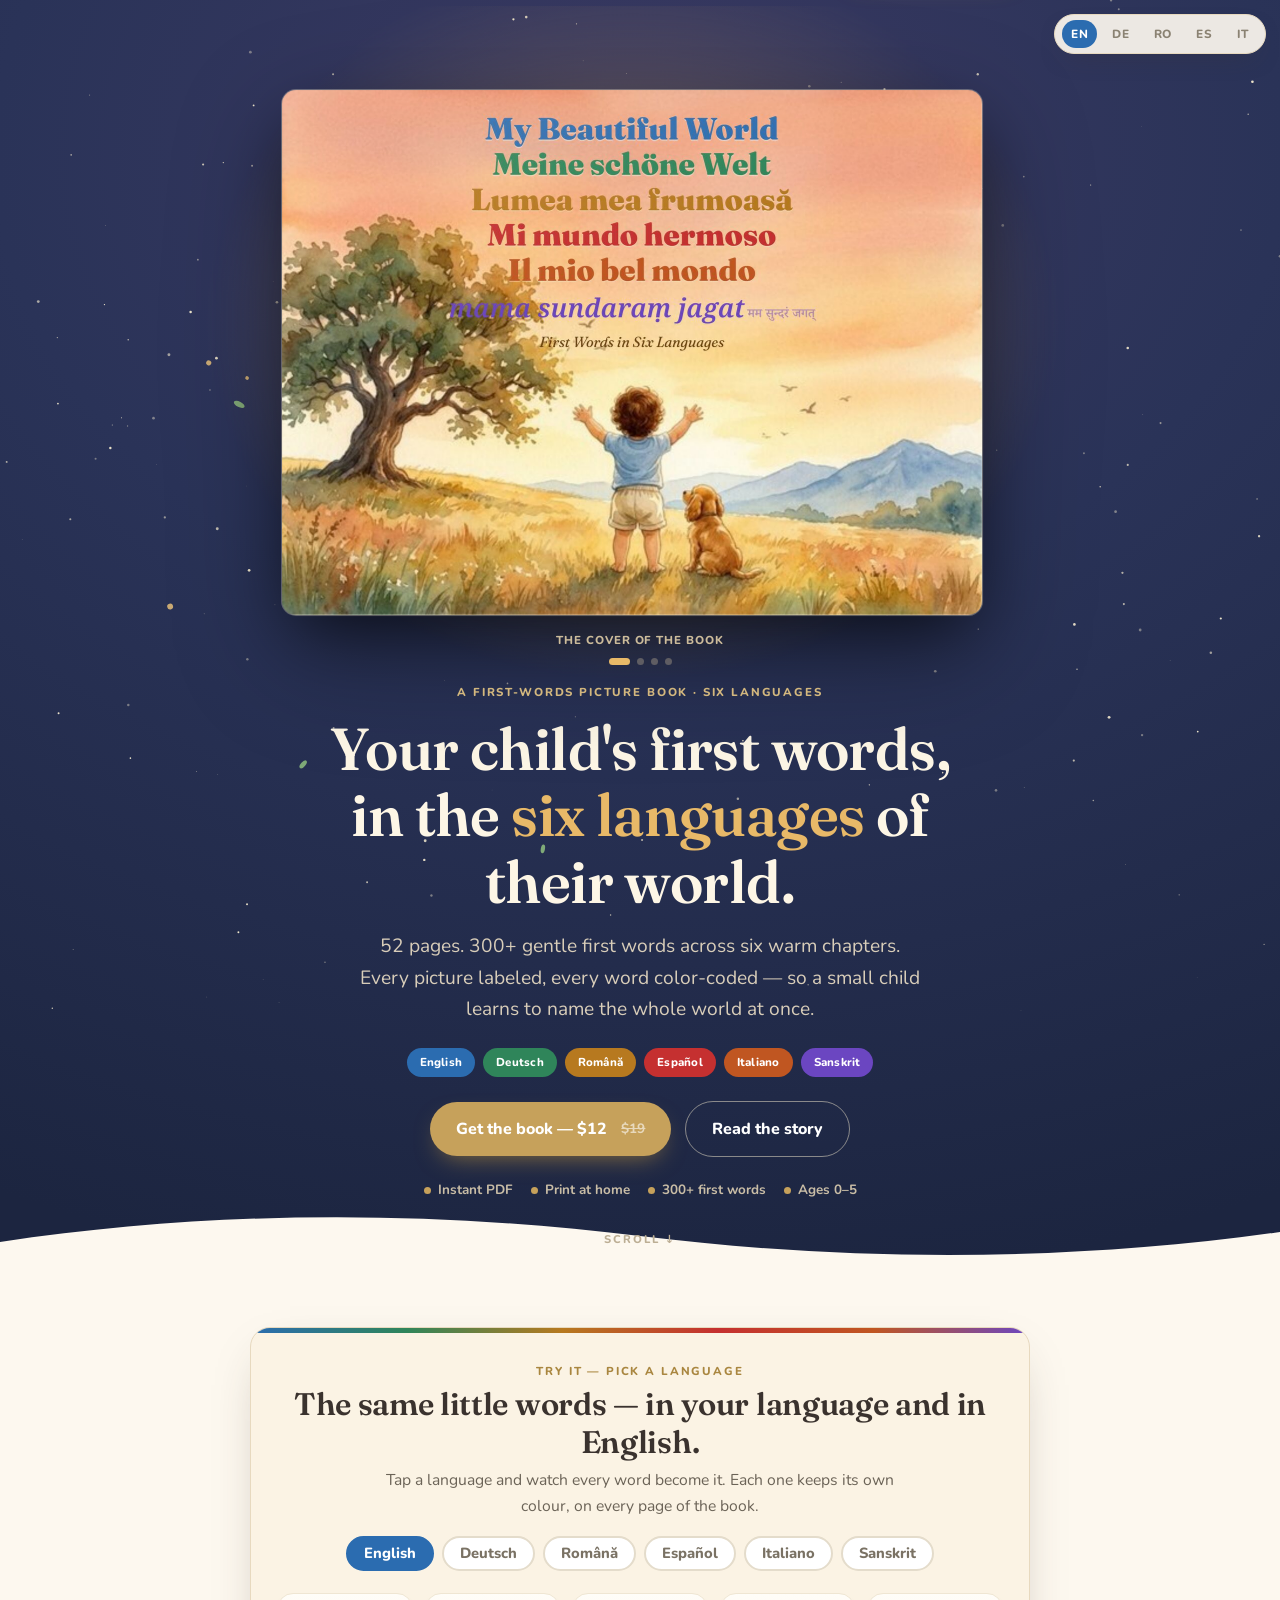
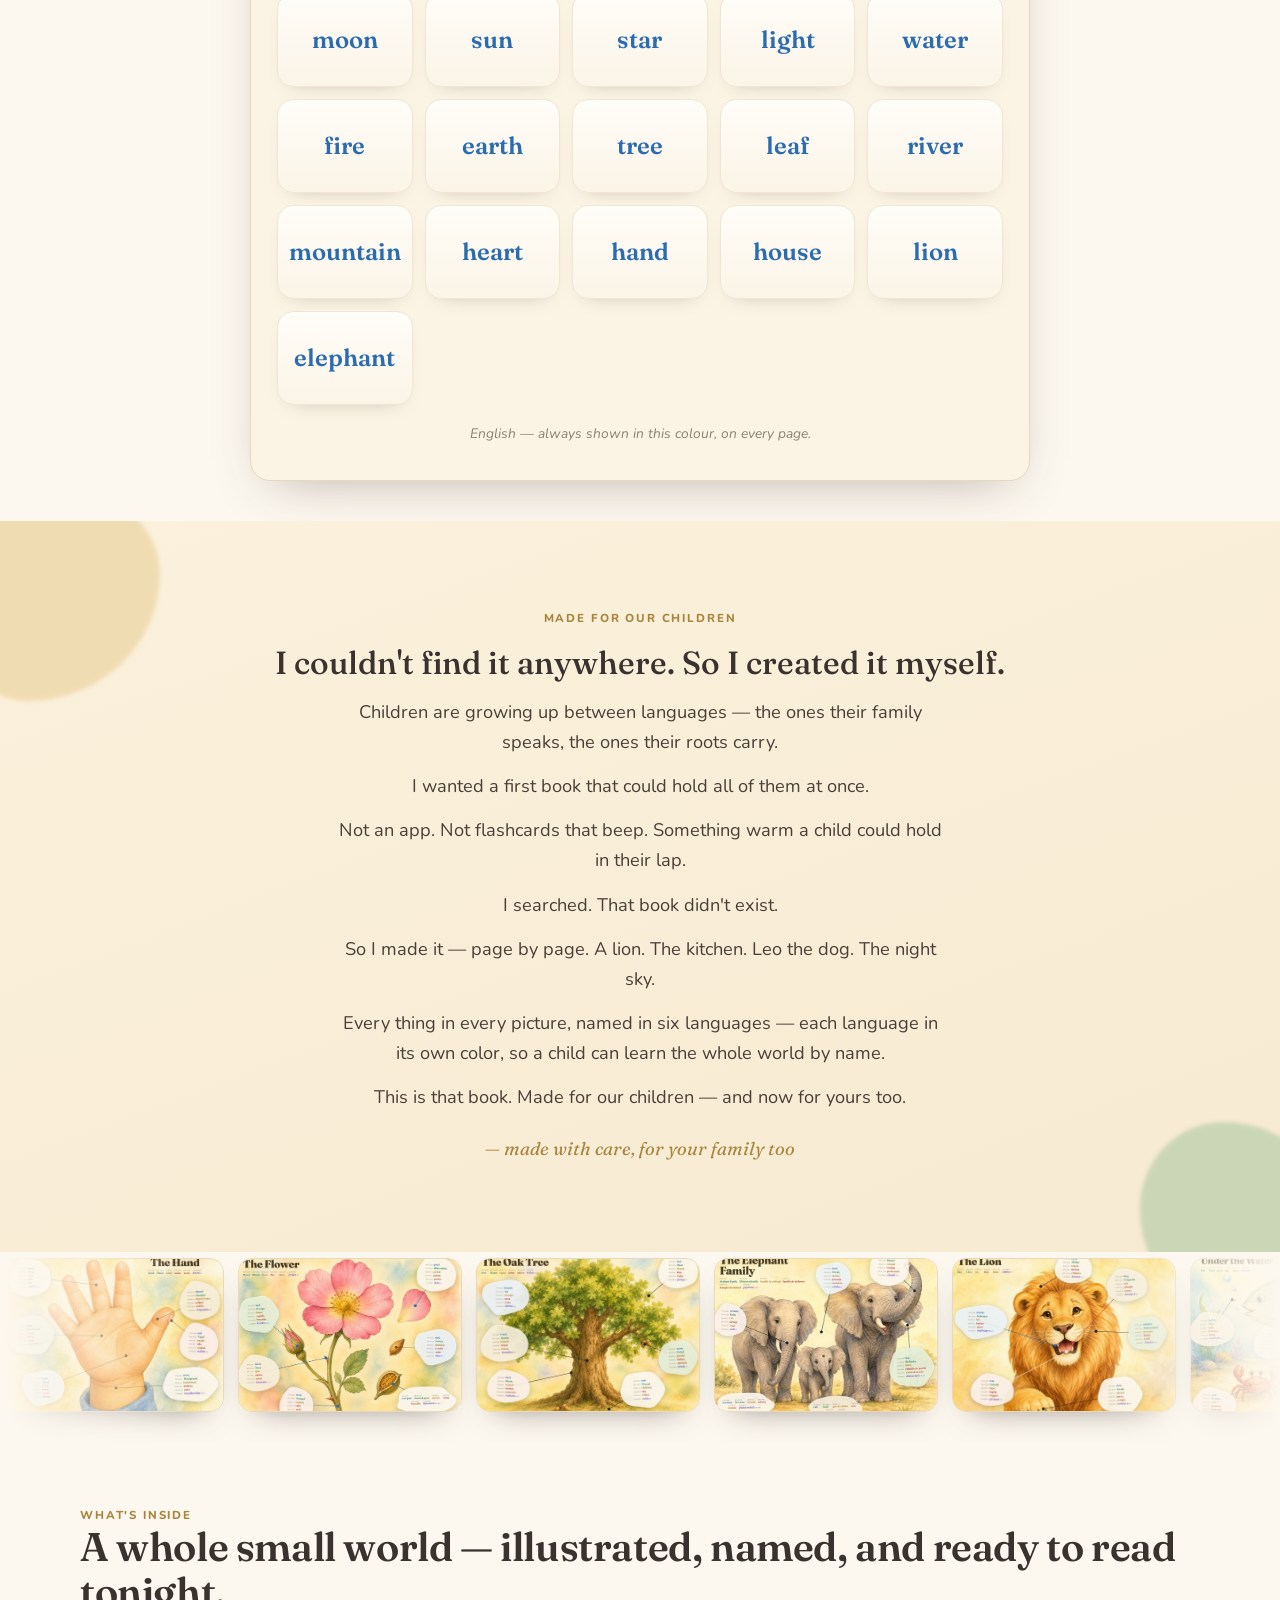
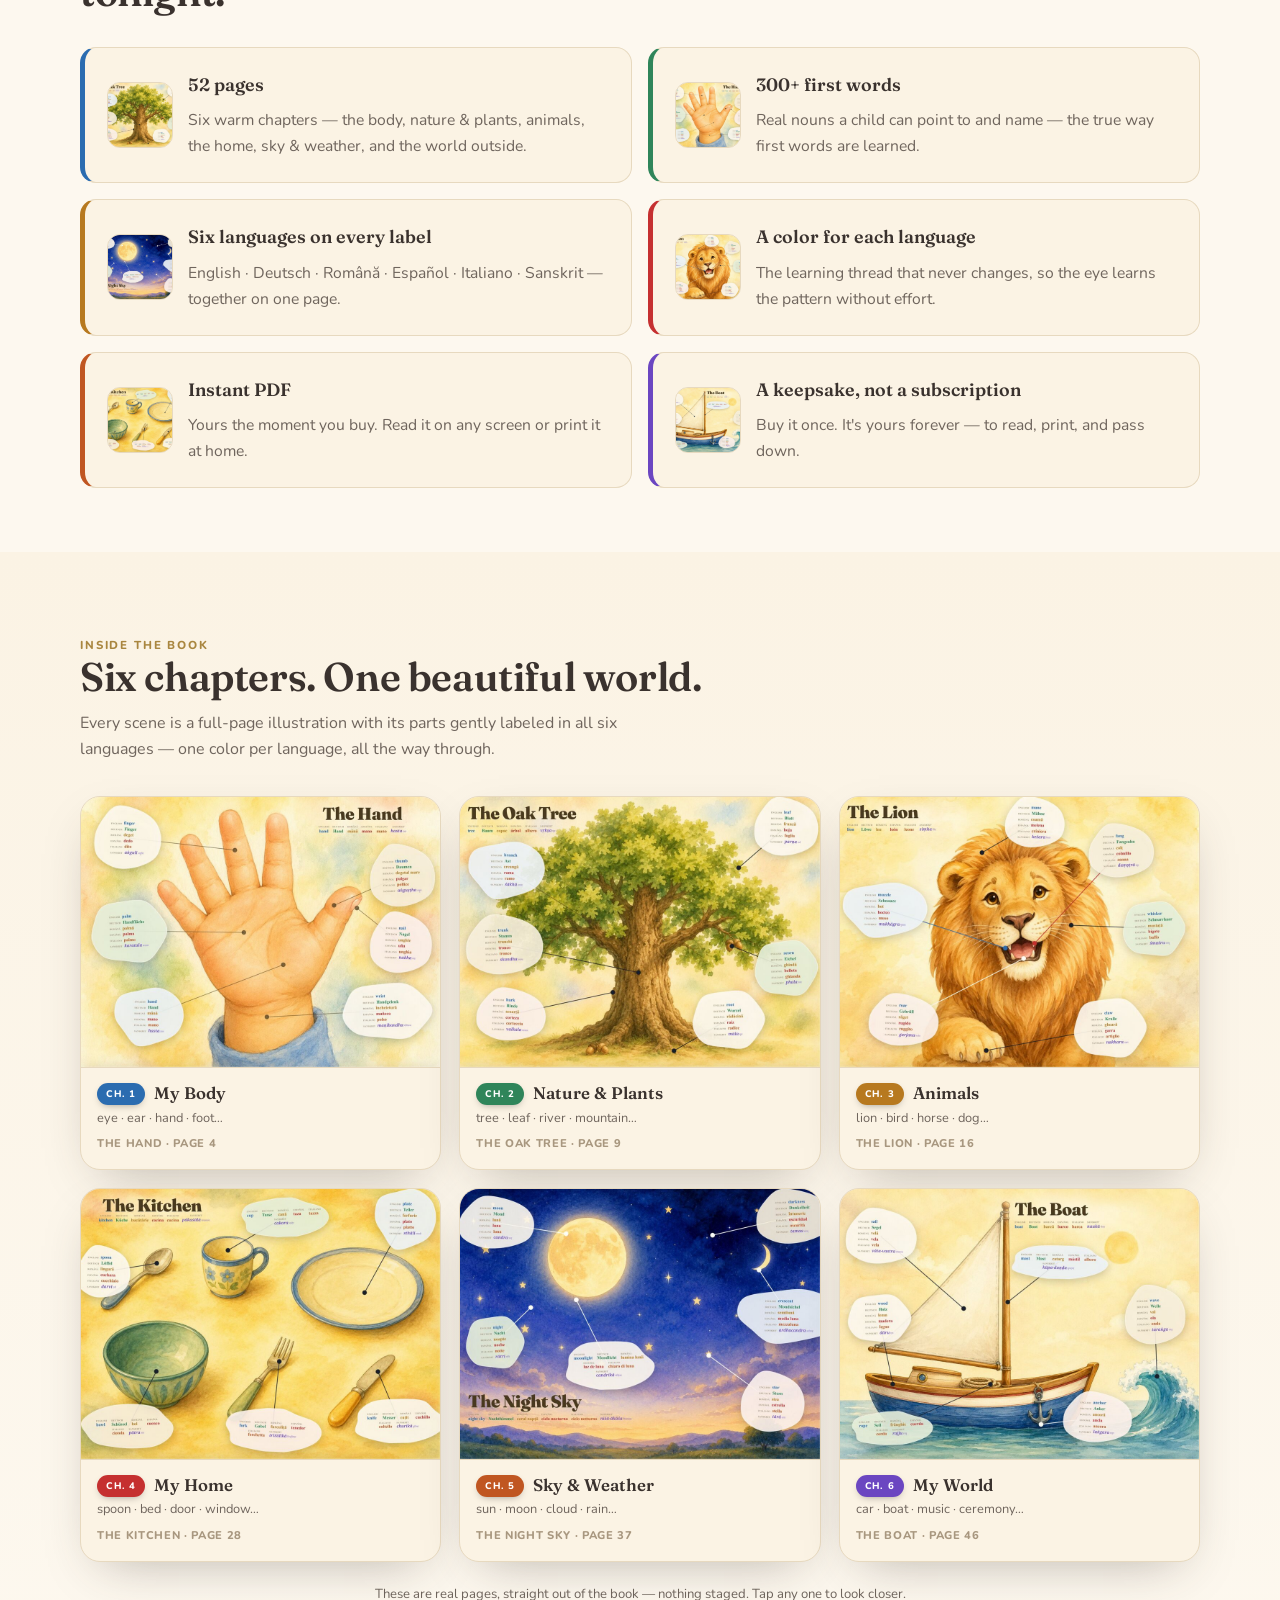
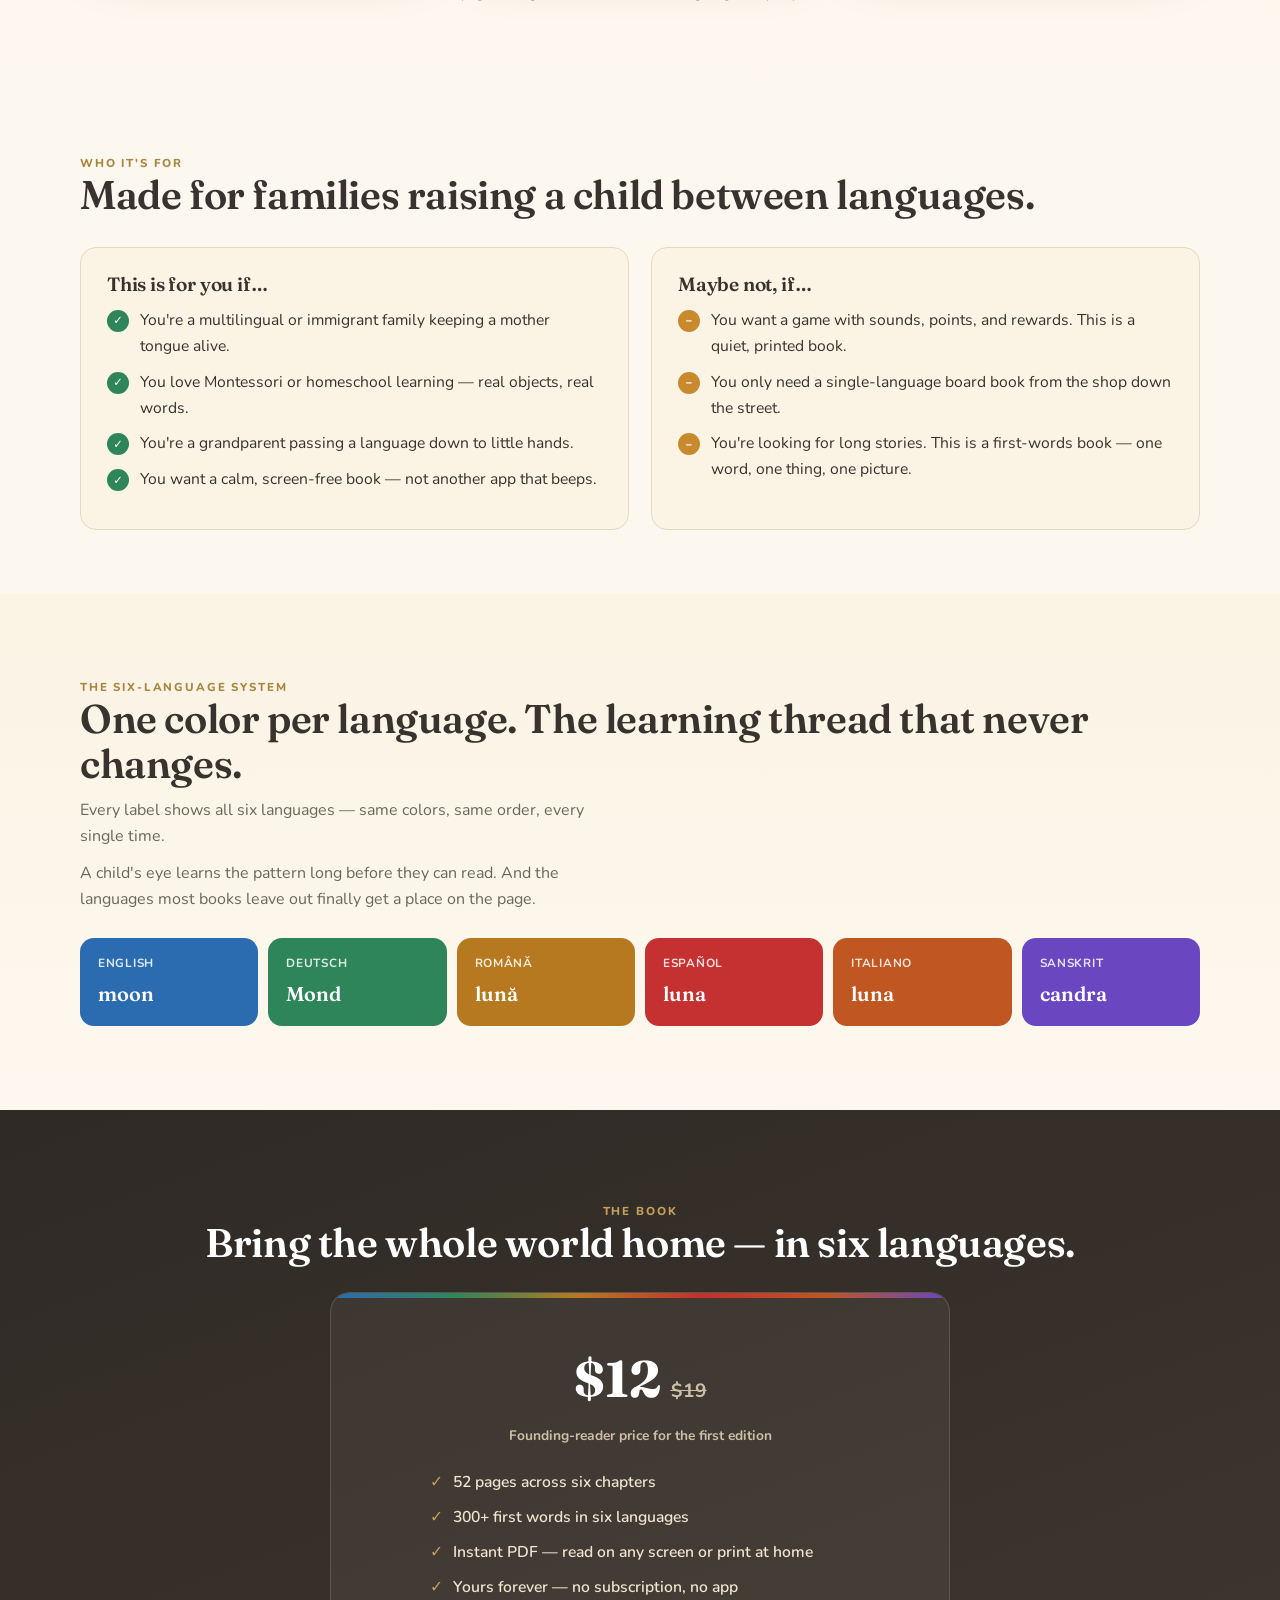
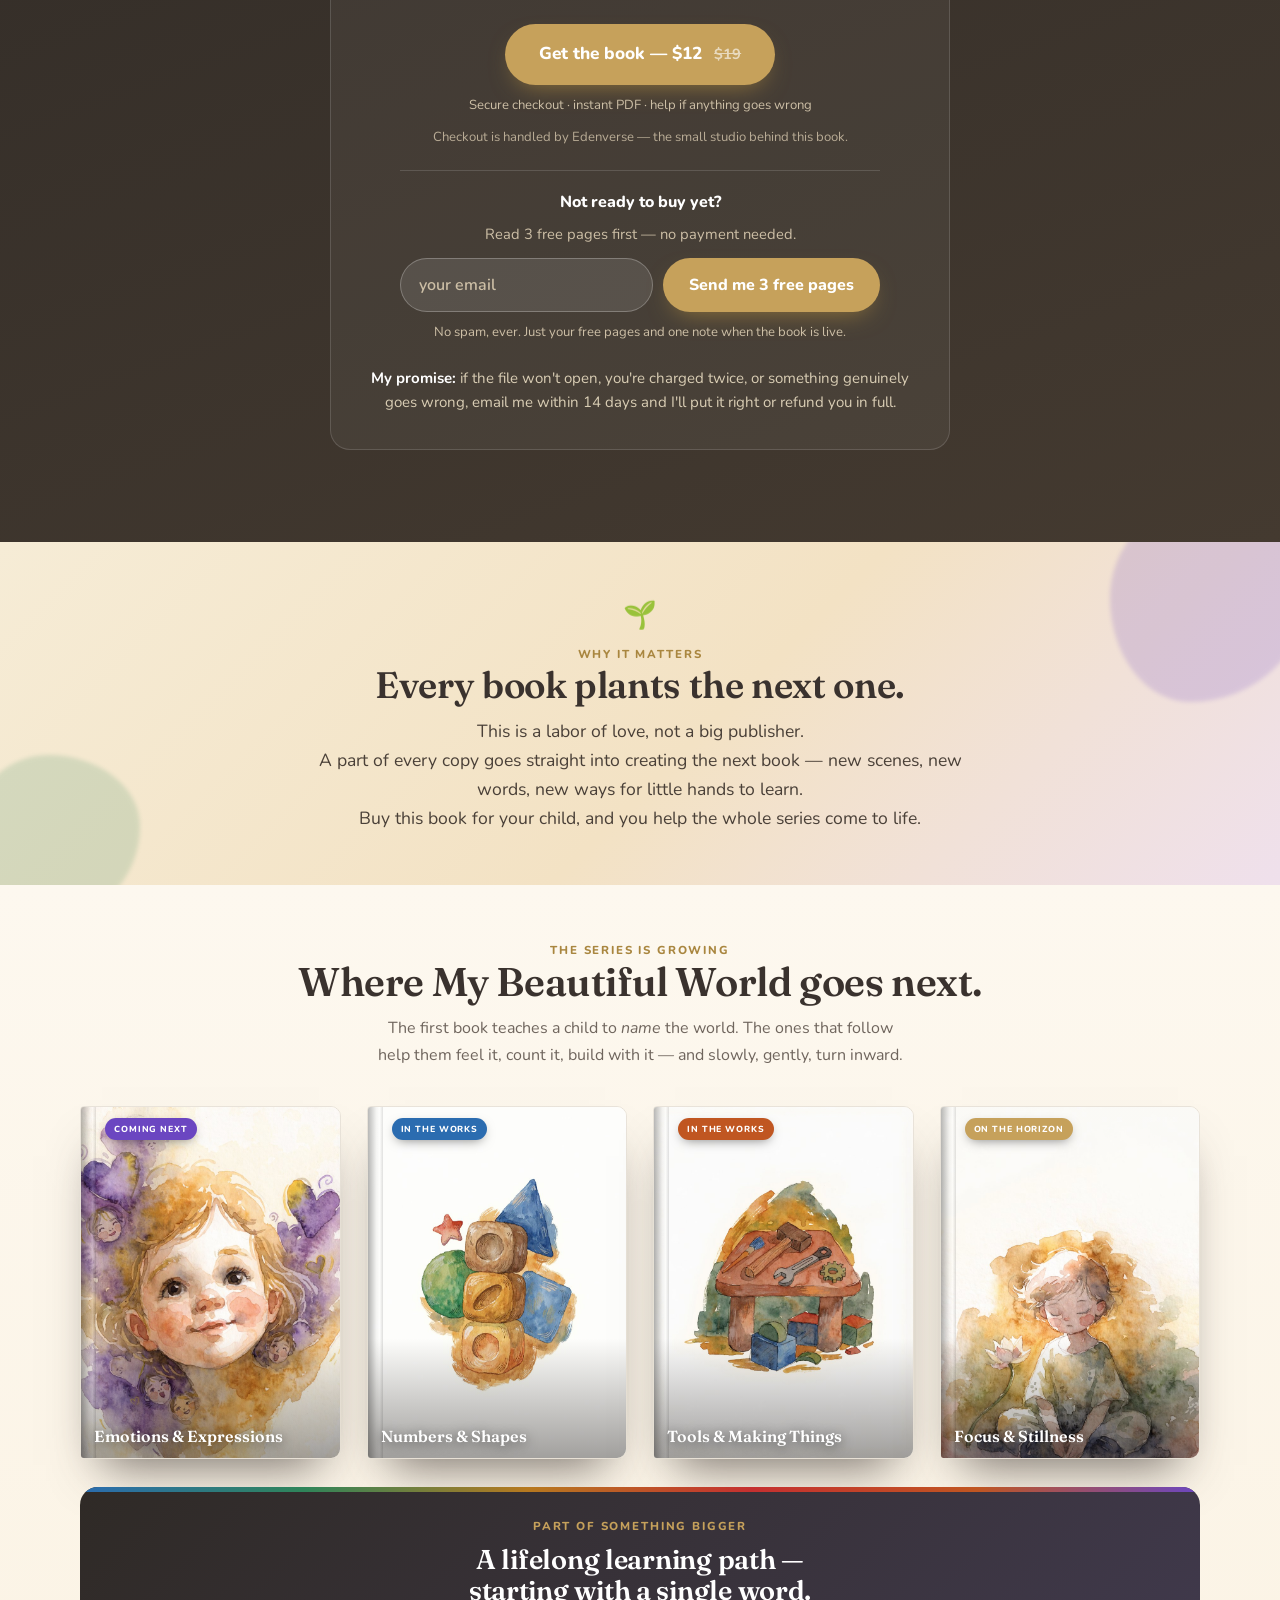
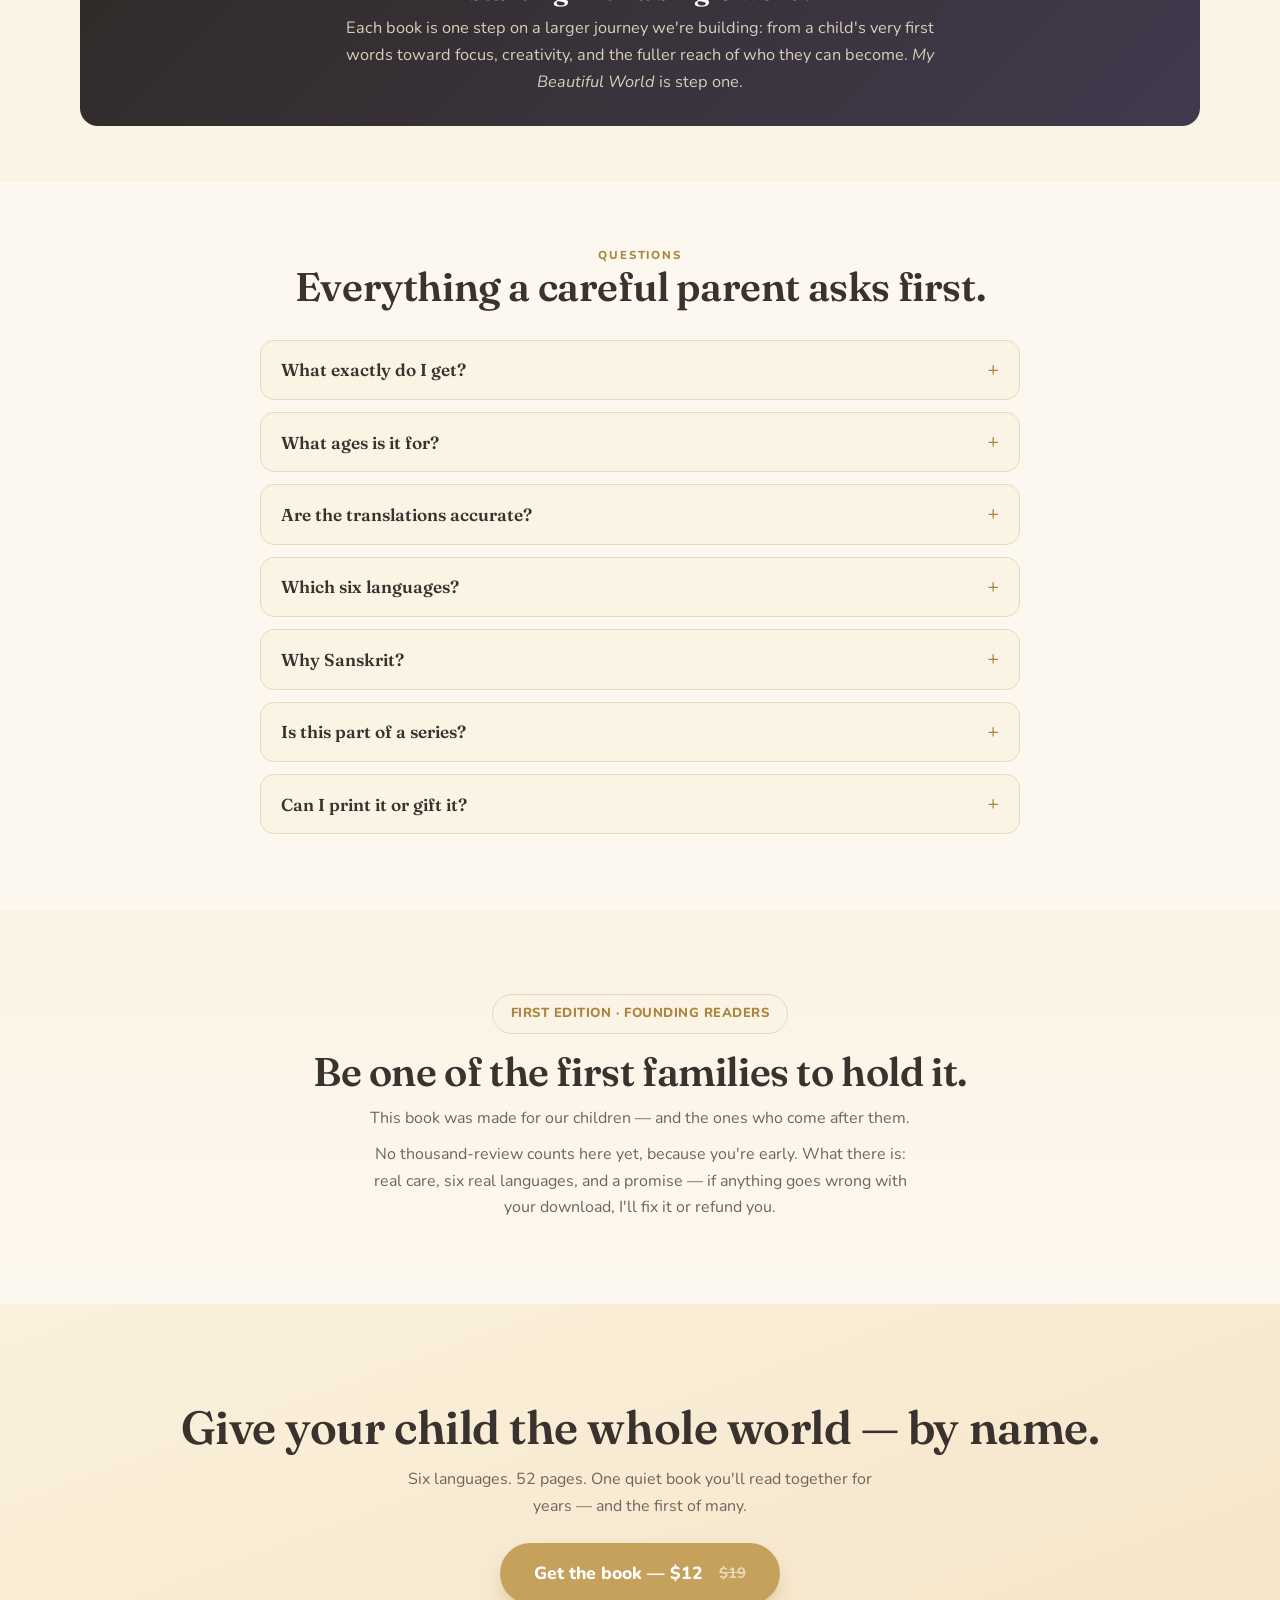
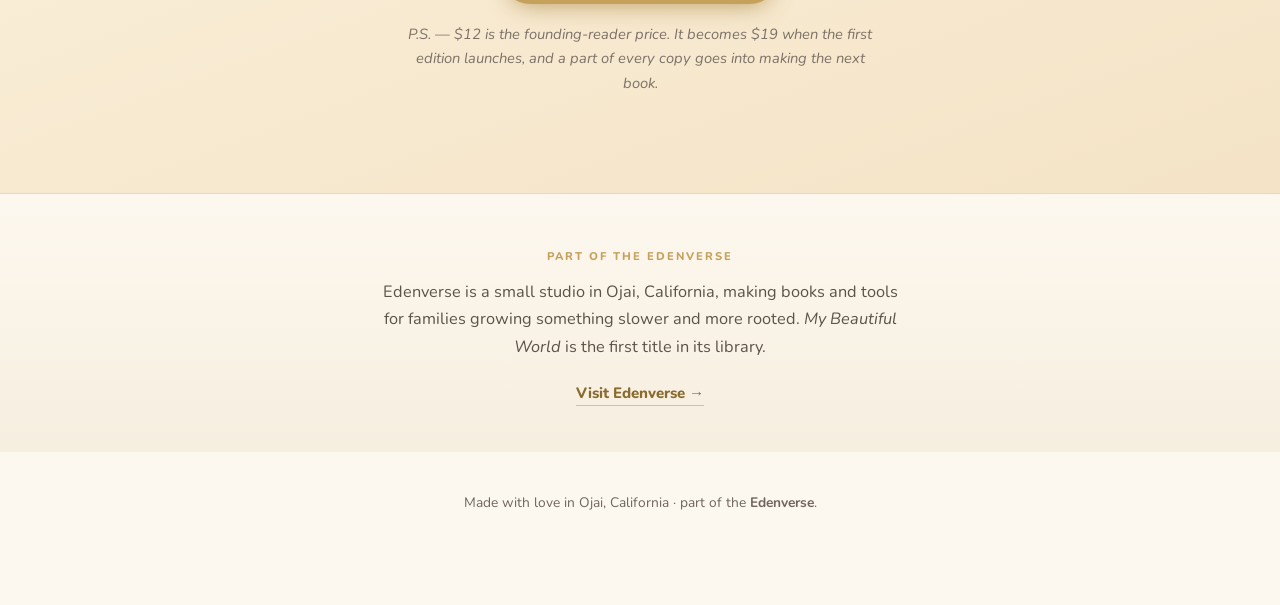
==== commit 7879cf0a: "Fix per-page numbers to the 52-page book (Oak p9, Lion p16, Kitchen p28, Night Sky p37, Boat p46)" ====
--- a/index.html
+++ b/index.html
@@ -557,11 +557,11 @@
     <p class="kick soft reveal">Every scene is a full-page illustration with its parts gently labeled in all six languages — one color per language, all the way through.</p>
     <div class="gal">
       <div class="scene reveal"><div class="art"><img src="/assets/pages/hand.jpg" width="1000" height="750" alt="The Hand — page 4 of the book, every part labelled in all six languages" loading="lazy" decoding="async" /></div><div class="cap"><span class="chtag" style="background:var(--en)">Ch. 1</span><b>My Body</b><span>eye &middot; ear &middot; hand &middot; foot&hellip;</span><em class="pgref">The Hand &middot; page 4</em></div></div>
-      <div class="scene reveal"><div class="art"><img src="/assets/pages/oak.jpg" width="1000" height="750" alt="The Oak Tree — page 8 of the book, every part labelled in all six languages" loading="lazy" decoding="async" /></div><div class="cap"><span class="chtag" style="background:var(--de)">Ch. 2</span><b>Nature &amp; Plants</b><span>tree &middot; leaf &middot; river &middot; mountain&hellip;</span><em class="pgref">The Oak Tree &middot; page 8</em></div></div>
-      <div class="scene reveal"><div class="art"><img src="/assets/pages/lion.jpg" width="1000" height="750" alt="The Lion — page 15 of the book, every part labelled in all six languages" loading="lazy" decoding="async" /></div><div class="cap"><span class="chtag" style="background:var(--ro)">Ch. 3</span><b>Animals</b><span>lion &middot; bird &middot; horse &middot; dog&hellip;</span><em class="pgref">The Lion &middot; page 15</em></div></div>
-      <div class="scene reveal"><div class="art"><img src="/assets/pages/kitchen.jpg" width="1000" height="750" alt="The Kitchen — page 22 of the book, every part labelled in all six languages" loading="lazy" decoding="async" /></div><div class="cap"><span class="chtag" style="background:var(--es)">Ch. 4</span><b>My Home</b><span>spoon &middot; bed &middot; door &middot; window&hellip;</span><em class="pgref">The Kitchen &middot; page 22</em></div></div>
-      <div class="scene reveal"><div class="art"><img src="/assets/pages/night.jpg" width="1000" height="750" alt="The Night Sky — page 33 of the book, every part labelled in all six languages" loading="lazy" decoding="async" /></div><div class="cap"><span class="chtag" style="background:var(--it)">Ch. 5</span><b>Sky &amp; Weather</b><span>sun &middot; moon &middot; cloud &middot; rain&hellip;</span><em class="pgref">The Night Sky &middot; page 33</em></div></div>
-      <div class="scene reveal"><div class="art"><img src="/assets/pages/boat.jpg" width="1000" height="750" alt="The Boat — page 42 of the book, every part labelled in all six languages" loading="lazy" decoding="async" /></div><div class="cap"><span class="chtag" style="background:var(--sa)">Ch. 6</span><b>My World</b><span>car &middot; boat &middot; music &middot; ceremony&hellip;</span><em class="pgref">The Boat &middot; page 42</em></div></div>
+      <div class="scene reveal"><div class="art"><img src="/assets/pages/oak.jpg" width="1000" height="750" alt="The Oak Tree — page 9 of the book, every part labelled in all six languages" loading="lazy" decoding="async" /></div><div class="cap"><span class="chtag" style="background:var(--de)">Ch. 2</span><b>Nature &amp; Plants</b><span>tree &middot; leaf &middot; river &middot; mountain&hellip;</span><em class="pgref">The Oak Tree &middot; page 9</em></div></div>
+      <div class="scene reveal"><div class="art"><img src="/assets/pages/lion.jpg" width="1000" height="750" alt="The Lion — page 16 of the book, every part labelled in all six languages" loading="lazy" decoding="async" /></div><div class="cap"><span class="chtag" style="background:var(--ro)">Ch. 3</span><b>Animals</b><span>lion &middot; bird &middot; horse &middot; dog&hellip;</span><em class="pgref">The Lion &middot; page 16</em></div></div>
+      <div class="scene reveal"><div class="art"><img src="/assets/pages/kitchen.jpg" width="1000" height="750" alt="The Kitchen — page 28 of the book, every part labelled in all six languages" loading="lazy" decoding="async" /></div><div class="cap"><span class="chtag" style="background:var(--es)">Ch. 4</span><b>My Home</b><span>spoon &middot; bed &middot; door &middot; window&hellip;</span><em class="pgref">The Kitchen &middot; page 28</em></div></div>
+      <div class="scene reveal"><div class="art"><img src="/assets/pages/night.jpg" width="1000" height="750" alt="The Night Sky — page 37 of the book, every part labelled in all six languages" loading="lazy" decoding="async" /></div><div class="cap"><span class="chtag" style="background:var(--it)">Ch. 5</span><b>Sky &amp; Weather</b><span>sun &middot; moon &middot; cloud &middot; rain&hellip;</span><em class="pgref">The Night Sky &middot; page 37</em></div></div>
+      <div class="scene reveal"><div class="art"><img src="/assets/pages/boat.jpg" width="1000" height="750" alt="The Boat — page 46 of the book, every part labelled in all six languages" loading="lazy" decoding="async" /></div><div class="cap"><span class="chtag" style="background:var(--sa)">Ch. 6</span><b>My World</b><span>car &middot; boat &middot; music &middot; ceremony&hellip;</span><em class="pgref">The Boat &middot; page 46</em></div></div>
     </div>
     <p class="center soft reveal" style="margin-top:22px;font-size:.82rem">These are real pages, straight out of the book — nothing staged. Tap any one to look closer.</p>
   </div>
@@ -843,7 +843,7 @@
 
 /* ---- i18n engine: snapshot originals once, translate instantly, never re-snapshot ---- */
 (function(){
-var DICT={"The cover of the book": {"de": "Das Cover des Buches", "ro": "Coperta cărții", "es": "La portada del libro", "it": "La copertina del libro"}, "A real page from the book · The Face": {"de": "Eine echte Seite aus dem Buch · Das Gesicht", "ro": "O pagină reală din carte · Fața", "es": "Una página real del libro · La cara", "it": "Una pagina vera dal libro · Il viso"}, "A real page from the book · The Oak Tree": {"de": "Eine echte Seite aus dem Buch · Die Eiche", "ro": "O pagină reală din carte · Stejarul", "es": "Una página real del libro · El roble", "it": "Una pagina vera dal libro · La quercia"}, "A real page from the book · The Lion": {"de": "Eine echte Seite aus dem Buch · Der Löwe", "ro": "O pagină reală din carte · Leul", "es": "Una página real del libro · El león", "it": "Una pagina vera dal libro · Il leone"}, "The Hand · page 4": {"de": "Die Hand · Seite 4", "ro": "Mâna · pagina 4", "es": "La mano · página 4", "it": "La mano · pagina 4"}, "The Oak Tree · page 8": {"de": "Die Eiche · Seite 8", "ro": "Stejarul · pagina 8", "es": "El roble · página 8", "it": "La quercia · pagina 8"}, "The Lion · page 15": {"de": "Der Löwe · Seite 15", "ro": "Leul · pagina 15", "es": "El león · página 15", "it": "Il leone · pagina 15"}, "The Kitchen · page 22": {"de": "Die Küche · Seite 22", "ro": "Bucătăria · pagina 22", "es": "La cocina · página 22", "it": "La cucina · pagina 22"}, "The Night Sky · page 33": {"de": "Der Nachthimmel · Seite 33", "ro": "Cerul nopții · pagina 33", "es": "El cielo nocturno · página 33", "it": "Il cielo notturno · pagina 33"}, "The Boat · page 42": {"de": "Das Boot · Seite 42", "ro": "Barca · pagina 42", "es": "El barco · página 42", "it": "La barca · pagina 42"}, "My Beautiful World": {"de": "Meine schöne Welt", "ro": "Lumea mea frumoasă", "es": "Mi mundo hermoso", "it": "Il mio bel mondo"}, "A first-words picture book · six languages": {"de": "Ein Bilderbuch der ersten Wörter · sechs Sprachen", "ro": "O carte ilustrată cu primele cuvinte · șase limbi", "es": "Un libro ilustrado de primeras palabras · seis idiomas", "it": "Un libro illustrato di prime parole · sei lingue"}, "52 pages. 300+ gentle first words across six warm chapters. Every picture labeled, every word color-coded — so a small child learns to name the whole world at once.": {"de": "52 Seiten. 300+ sanfte erste Wörter in sechs warmen Kapiteln. Jedes Bild beschriftet, jedes Wort farblich zugeordnet – damit ein kleines Kind die ganze Welt auf einmal benennen lernt.", "ro": "52 de pagini. 300+ cuvinte blânde, în șase capitole calde. Fiecare imagine etichetată, fiecare cuvânt cu culoarea lui – ca un copil mic să învețe să numească întreaga lume dintr-o dată.", "es": "52 páginas. 300+ primeras palabras en seis capítulos cálidos. Cada imagen etiquetada, cada palabra con su color — para que un niño pequeño aprenda a nombrar el mundo entero a la vez.", "it": "52 pagine. 300+ prime parole in sei capitoli accoglienti. Ogni immagine etichettata, ogni parola con il suo colore — così un bambino impara a dare un nome al mondo intero."}, "Read the story": {"de": "Die Geschichte lesen", "ro": "Citește povestea", "es": "Lee la historia", "it": "Leggi la storia"}, "Instant PDF": {"de": "Sofort-PDF", "ro": "PDF instant", "es": "PDF al instante", "it": "PDF immediato"}, "Print at home": {"de": "Zu Hause drucken", "ro": "Printează acasă", "es": "Imprime en casa", "it": "Stampa a casa"}, "300+ first words": {"de": "300+ erste Wörter", "ro": "300+ cuvinte", "es": "300+ primeras palabras", "it": "300+ prime parole"}, "Ages 0–5": {"de": "0–5 Jahre", "ro": "Vârsta 0–5 ani", "es": "De 0 a 5 años", "it": "Da 0 a 5 anni"}, "scroll ↓": {"de": "scrollen ↓", "ro": "derulează ↓", "es": "desliza ↓", "it": "scorri ↓"}, "Try it — pick a language": {"de": "Probier es – wähle eine Sprache", "ro": "Încearcă – alege o limbă", "es": "Pruébalo — elige un idioma", "it": "Provalo — scegli una lingua"}, "The same little words — in your language and in English.": {"de": "Dieselben kleinen Wörter – in deiner Sprache und auf Englisch.", "ro": "Aceleași cuvinte mici – în limba ta și în engleză.", "es": "Las mismas palabritas — en tu idioma y en inglés.", "it": "Le stesse piccole parole — nella tua lingua e in inglese."}, "Tap a language and watch every word become it. Each one keeps its own colour, on every page of the book.": {"de": "Tippe auf eine Sprache und sieh zu, wie jedes Wort sie annimmt. Jede behält ihre eigene Farbe – auf jeder Seite des Buches.", "ro": "Atinge o limbă și privește cum fiecare cuvânt devine ea. Fiecare își păstrează culoarea, pe fiecare pagină.", "es": "Toca un idioma y mira cómo cada palabra se transforma. Cada uno conserva su color, en cada página del libro.", "it": "Tocca una lingua e guarda ogni parola diventarla. Ognuna mantiene il suo colore, in ogni pagina del libro."}, "I couldn't find it anywhere. So I created it myself.": {"de": "Ich konnte es nirgendwo finden. Also habe ich es selbst erschaffen.", "ro": "Nu am găsit-o nicăieri. Așa că am creat-o eu.", "es": "No lo encontré en ninguna parte. Así que lo creé yo mismo.", "it": "Non l'ho trovato da nessuna parte. Così l'ho creato io."}, "Children are growing up between languages — the ones their family speaks, the ones their roots carry.": {"de": "Kinder wachsen zwischen Sprachen auf – denen, die ihre Familie spricht, und denen, die ihre Wurzeln tragen.", "ro": "Copiii cresc între limbi – cele pe care le vorbește familia lor și cele pe care le poartă rădăcinile lor.", "es": "Hay niños que crecen entre idiomas: los que habla su familia y los que llevan sus raíces.", "it": "Ci sono bambini che crescono tra le lingue — quelle che parla la loro famiglia e quelle che portano le loro radici."}, "I wanted a first book that could hold all of them at once.": {"de": "Ich wollte ein erstes Buch, das sie alle auf einmal enthält.", "ro": "Am vrut o primă carte care să le cuprindă pe toate deodată.", "es": "Quería un primer libro que las contuviera todas a la vez.", "it": "Volevo un primo libro che le contenesse tutte insieme."}, "Not an app. Not flashcards that beep. Something warm a child could hold in their lap.": {"de": "Keine App. Keine piepsenden Lernkarten. Etwas Warmes, das ein Kind auf dem Schoß halten kann.", "ro": "Nu o aplicație. Nu cartonașe care fac bip. Ceva cald, pe care un copil să-l țină în poală.", "es": "No una app. No tarjetas que pitan. Algo cálido que un niño pueda sostener en su regazo.", "it": "Non un'app. Non flashcard che suonano. Qualcosa di caldo che un bambino possa tenere in grembo."}, "I searched. That book didn't exist.": {"de": "Ich habe gesucht. Dieses Buch gab es nicht.", "ro": "Am căutat. Cartea aceea nu exista.", "es": "Busqué. Ese libro no existía.", "it": "Ho cercato. Quel libro non esisteva."}, "So I made it — page by page. A lion. The kitchen. Leo the dog. The night sky.": {"de": "Also habe ich es gemacht – Seite für Seite. Ein Löwe. Die Küche. Leo, der Hund. Der Nachthimmel.", "ro": "Așa că am făcut-o – pagină cu pagină. Un leu. Bucătăria. Leo, câinele. Cerul nopții.", "es": "Así que lo hice, página a página. Un león. La cocina. Leo, el perro. El cielo nocturno.", "it": "Così l'ho fatto — pagina dopo pagina. Un leone. La cucina. Leo, il cane. Il cielo notturno."}, "Every thing in every picture, named in six languages — each language in its own color, so a child can learn the whole world by name.": {"de": "Jedes Ding auf jedem Bild, benannt in sechs Sprachen – jede Sprache in ihrer eigenen Farbe, damit ein Kind die ganze Welt beim Namen lernen kann.", "ro": "Fiecare lucru din fiecare imagine, numit în șase limbi – fiecare limbă în culoarea ei, ca un copil să învețe lumea întreagă pe nume.", "es": "Cada cosa de cada imagen, nombrada en seis idiomas — cada idioma en su propio color, para que un niño aprenda el mundo entero por su nombre.", "it": "Ogni cosa in ogni immagine, chiamata per nome in sei lingue — ogni lingua con il suo colore, così un bambino impara il mondo intero."}, "This is that book. Made for our children — and now for yours too.": {"de": "Das ist dieses Buch. Für unsere Kinder gemacht – und jetzt auch für deine.", "ro": "Aceasta este acea carte. Făcută pentru copiii noștri – și acum și pentru ai tăi.", "es": "Este es ese libro. Hecho para nuestros hijos, y ahora también para los tuyos.", "it": "Questo è quel libro. Fatto per i nostri bambini — e ora anche per i tuoi."}, "— made with care, for your family too": {"de": "– mit Sorgfalt gemacht, auch für deine Familie", "ro": "– făcută cu grijă, și pentru familia ta", "es": "— hecho con cuidado, también para tu familia", "it": "— fatto con cura, anche per la tua famiglia"}, "What's inside": {"de": "Was drin ist", "ro": "Ce e înăuntru", "es": "Qué contiene", "it": "Cosa contiene"}, "A whole small world — illustrated, named, and ready to read tonight.": {"de": "Eine ganze kleine Welt – illustriert, benannt und heute Abend bereit zum Lesen.", "ro": "O lume mică întreagă – ilustrată, numită și gata de citit diseară.", "es": "Todo un pequeño mundo — ilustrado, nombrado y listo para leer esta noche.", "it": "Un piccolo mondo intero — illustrato, nominato e pronto da leggere stasera."}, "52 pages": {"de": "52 Seiten", "ro": "52 de pagini", "es": "52 páginas", "it": "52 pagine"}, "Real nouns a child can point to and name — the true way first words are learned.": {"de": "Echte Hauptwörter, auf die ein Kind zeigen und die es benennen kann – so werden erste Wörter wirklich gelernt.", "ro": "Substantive reale, pe care un copil le poate arăta cu degetul și numi – așa se învață cu adevărat primele cuvinte.", "es": "Sustantivos reales que un niño puede señalar y nombrar: así se aprenden de verdad las primeras palabras.", "it": "Nomi veri che un bambino può indicare e nominare — è così che si imparano davvero le prime parole."}, "Six languages on every label": {"de": "Sechs Sprachen auf jedem Etikett", "ro": "Șase limbi pe fiecare etichetă", "es": "Seis idiomas en cada etiqueta", "it": "Sei lingue su ogni etichetta"}, "English · Deutsch · Română · Español · Italiano · Sanskrit — together on one page.": {"de": "English · Deutsch · Română · Español · Italiano · Sanskrit – zusammen auf einer Seite.", "ro": "English · Deutsch · Română · Español · Italiano · Sanskrit – împreună pe aceeași pagină.", "es": "English · Deutsch · Română · Español · Italiano · Sanskrit — juntos en una sola página.", "it": "English · Deutsch · Română · Español · Italiano · Sanskrit — insieme in una sola pagina."}, "A color for each language": {"de": "Eine Farbe für jede Sprache", "ro": "O culoare pentru fiecare limbă", "es": "Un color para cada idioma", "it": "Un colore per ogni lingua"}, "The learning thread that never changes, so the eye learns the pattern without effort.": {"de": "Der Lernfaden, der sich nie ändert – so lernt das Auge das Muster ganz mühelos.", "ro": "Firul de învățare care nu se schimbă niciodată – așa ochiul învață tiparul fără efort.", "es": "El hilo de aprendizaje que nunca cambia, para que el ojo aprenda el patrón sin esfuerzo.", "it": "Il filo dell'apprendimento che non cambia mai, così l'occhio impara lo schema senza sforzo."}, "Yours the moment you buy. Read it on any screen or print it at home.": {"de": "Gehört dir sofort nach dem Kauf. Lies es auf jedem Bildschirm oder drucke es zu Hause.", "ro": "E al tău din clipa în care îl cumperi. Citește-l pe orice ecran sau printează-l acasă.", "es": "Tuyo en el momento de la compra. Léelo en cualquier pantalla o imprímelo en casa.", "it": "Tuo dal momento dell'acquisto. Leggilo su qualsiasi schermo o stampalo a casa."}, "A keepsake, not a subscription": {"de": "Ein Andenken, kein Abo", "ro": "O amintire, nu un abonament", "es": "Un recuerdo, no una suscripción", "it": "Un ricordo, non un abbonamento"}, "Buy it once. It's yours forever — to read, print, and pass down.": {"de": "Einmal kaufen. Es gehört dir für immer – zum Lesen, Drucken und Weitergeben.", "ro": "Cumperi o dată. E a ta pentru totdeauna – să o citești, să o printezi și să o dai mai departe.", "es": "Cómpralo una vez. Es tuyo para siempre: para leer, imprimir y transmitir.", "it": "Compralo una volta. È tuo per sempre — da leggere, stampare e tramandare."}, "Inside the book": {"de": "Im Buch", "ro": "În carte", "es": "Dentro del libro", "it": "Dentro il libro"}, "Six chapters. One beautiful world.": {"de": "Sechs Kapitel. Eine schöne Welt.", "ro": "Șase capitole. O lume frumoasă.", "es": "Seis capítulos. Un mundo hermoso.", "it": "Sei capitoli. Un mondo bellissimo."}, "Every scene is a full-page illustration with its parts gently labeled in all six languages — one color per language, all the way through.": {"de": "Jede Szene ist eine ganzseitige Illustration, deren Teile behutsam in allen sechs Sprachen beschriftet sind – eine Farbe pro Sprache, durchgehend.", "ro": "Fiecare scenă este o ilustrație pe toată pagina, cu părțile ei etichetate blând în toate cele șase limbi – o culoare pentru fiecare limbă, de la un capăt la altul.", "es": "Cada escena es una ilustración a página completa con sus partes etiquetadas con delicadeza en los seis idiomas: un color por idioma, de principio a fin.", "it": "Ogni scena è un'illustrazione a piena pagina con le sue parti etichettate con delicatezza in tutte e sei le lingue — un colore per lingua, dall'inizio alla fine."}, "My Body": {"de": "Mein Körper", "ro": "Corpul meu", "es": "Mi cuerpo", "it": "Il mio corpo"}, "Nature & Plants": {"de": "Natur & Pflanzen", "ro": "Natură și plante", "es": "Naturaleza y plantas", "it": "Natura e piante"}, "Animals": {"de": "Tiere", "ro": "Animale", "es": "Animales", "it": "Animali"}, "My World": {"de": "Meine Welt", "ro": "Lumea mea", "es": "Mi mundo", "it": "Il mio mondo"}, "eye · ear · hand · foot…": {"de": "Auge · Ohr · Hand · Fuß…", "ro": "ochi · ureche · mână · picior…", "es": "ojo · oreja · mano · pie…", "it": "occhio · orecchio · mano · piede…"}, "tree · leaf · river · mountain…": {"de": "Baum · Blatt · Fluss · Berg…", "ro": "copac · frunză · râu · munte…", "es": "árbol · hoja · río · montaña…", "it": "albero · foglia · fiume · montagna…"}, "lion · bird · horse · dog…": {"de": "Löwe · Vogel · Pferd · Hund…", "ro": "leu · pasăre · cal · câine…", "es": "león · pájaro · caballo · perro…", "it": "leone · uccello · cavallo · cane…"}, "sun · moon · cloud · rain…": {"de": "Sonne · Mond · Wolke · Regen…", "ro": "soare · lună · nor · ploaie…", "es": "sol · luna · nube · lluvia…", "it": "sole · luna · nuvola · pioggia…"}, "spoon · bed · door · window…": {"de": "Löffel · Bett · Tür · Fenster…", "ro": "lingură · pat · ușă · fereastră…", "es": "cuchara · cama · puerta · ventana…", "it": "cucchiaio · letto · porta · finestra…"}, "car · boat · music · ceremony…": {"de": "Auto · Boot · Musik · Zeremonie…", "ro": "mașină · barcă · muzică · ceremonie…", "es": "coche · barco · música · ceremonia…", "it": "auto · barca · musica · cerimonia…"}, "These are real pages, straight out of the book — nothing staged. Tap any one to look closer.": {"de": "Das sind echte Seiten, direkt aus dem Buch – nichts gestellt. Tippe auf eine, um sie näher anzusehen.", "ro": "Acestea sunt pagini reale, direct din carte – nimic regizat. Atinge oricare ca să o vezi mai de aproape.", "es": "Estas son páginas reales, tal cual salen del libro: nada preparado. Toca cualquiera para verla de cerca.", "it": "Queste sono pagine vere, direttamente dal libro — niente di costruito. Tocca una qualsiasi per guardarla da vicino."}, "Who it's for": {"de": "Für wen es ist", "ro": "Pentru cine este", "es": "Para quién es", "it": "Per chi è"}, "Made for families raising a child between languages.": {"de": "Für Familien, die ein Kind zwischen Sprachen großziehen.", "ro": "Pentru familiile care cresc un copil între limbi.", "es": "Para familias que crían a un niño entre idiomas.", "it": "Per famiglie che crescono un bambino tra più lingue."}, "This is for you if…": {"de": "Das ist für dich, wenn…", "ro": "Este pentru tine dacă…", "es": "Esto es para ti si…", "it": "È per te se…"}, "You're a multilingual or immigrant family keeping a mother tongue alive.": {"de": "Ihr seid eine mehrsprachige Familie oder eine Einwandererfamilie, die eine Muttersprache am Leben hält.", "ro": "Sunteți o familie multilingvă sau de imigranți care ține vie o limbă maternă.", "es": "Sois una familia multilingüe o migrante que mantiene viva una lengua materna.", "it": "Siete una famiglia multilingue o di immigrati che tiene viva una lingua madre."}, "You love Montessori or homeschool learning — real objects, real words.": {"de": "Ihr liebt Montessori- oder Homeschool-Lernen – echte Dinge, echte Wörter.", "ro": "Iubiți învățarea Montessori sau homeschooling – obiecte reale, cuvinte reale.", "es": "Os encanta el aprendizaje Montessori o en casa: objetos reales, palabras reales.", "it": "Amate l'apprendimento Montessori o l'istruzione parentale — oggetti veri, parole vere."}, "You're a grandparent passing a language down to little hands.": {"de": "Du bist Großmutter oder Großvater und gibst eine Sprache an kleine Hände weiter.", "ro": "Ești bunic sau bunică și dai mai departe o limbă unor mâini mici.", "es": "Eres abuelo o abuela y transmites un idioma a unas manos pequeñas.", "it": "Sei un nonno o una nonna che tramanda una lingua a mani piccole."}, "You want a calm, screen-free book — not another app that beeps.": {"de": "Du möchtest ein ruhiges Buch ohne Bildschirm – keine weitere App, die piepst.", "ro": "Vrei o carte liniștită, fără ecran – nu încă o aplicație care face bip.", "es": "Quieres un libro tranquilo y sin pantallas, no otra app que pita.", "it": "Vuoi un libro calmo e senza schermo — non l'ennesima app che suona."}, "Maybe not, if…": {"de": "Vielleicht nicht, wenn…", "ro": "Poate nu, dacă…", "es": "Quizá no, si…", "it": "Forse no, se…"}, "You want a game with sounds, points, and rewards. This is a quiet, printed book.": {"de": "Du willst ein Spiel mit Tönen, Punkten und Belohnungen. Dies ist ein stilles, gedrucktes Buch.", "ro": "Vrei un joc cu sunete, puncte și recompense. Aceasta este o carte liniștită, tipărită.", "es": "Quieres un juego con sonidos, puntos y recompensas. Este es un libro tranquilo e impreso.", "it": "Vuoi un gioco con suoni, punti e premi. Questo è un libro silenzioso e stampato."}, "You only need a single-language board book from the shop down the street.": {"de": "Dir reicht ein einsprachiges Pappbilderbuch aus dem Laden um die Ecke.", "ro": "Îți este de ajuns o carte cartonată într-o singură limbă, din magazinul de după colț.", "es": "Solo necesitas un libro de cartón en un solo idioma de la tienda de la esquina.", "it": "Ti basta un libro cartonato in una sola lingua del negozio sotto casa."}, "You're looking for long stories. This is a first-words book — one word, one thing, one picture.": {"de": "Du suchst lange Geschichten. Dies ist ein Erstwörter-Buch – ein Wort, ein Ding, ein Bild.", "ro": "Cauți povești lungi. Aceasta este o carte de primele cuvinte – un cuvânt, un lucru, o imagine.", "es": "Buscas historias largas. Este es un libro de primeras palabras: una palabra, una cosa, una imagen.", "it": "Cerchi storie lunghe. Questo è un libro di prime parole — una parola, una cosa, un'immagine."}, "The six-language system": {"de": "Das Sechs-Sprachen-System", "ro": "Sistemul celor șase limbi", "es": "El sistema de seis idiomas", "it": "Il sistema delle sei lingue"}, "One color per language. The learning thread that never changes.": {"de": "Eine Farbe pro Sprache. Der rote Faden, der sich nie ändert.", "ro": "O culoare pentru fiecare limbă. Firul care nu se schimbă niciodată.", "es": "Un color por idioma. El hilo de aprendizaje que nunca cambia.", "it": "Un colore per lingua. Il filo dell'apprendimento che non cambia mai."}, "Every label shows all six languages — same colors, same order, every single time.": {"de": "Jedes Etikett zeigt alle sechs Sprachen – gleiche Farben, gleiche Reihenfolge, jedes Mal.", "ro": "Fiecare etichetă arată toate cele șase limbi – aceleași culori, aceeași ordine, de fiecare dată.", "es": "Cada etiqueta muestra los seis idiomas: mismos colores, mismo orden, siempre.", "it": "Ogni etichetta mostra tutte e sei le lingue — stessi colori, stesso ordine, ogni volta."}, "A child's eye learns the pattern long before they can read. And the languages most books leave out finally get a place on the page.": {"de": "Das Auge eines Kindes lernt das Muster lange bevor es lesen kann. Und die Sprachen, die in den meisten Büchern fehlen, bekommen endlich ihren Platz auf der Seite.", "ro": "Ochiul unui copil învață tiparul cu mult înainte să știe să citească. Iar limbile pe care majoritatea cărților le lasă deoparte își găsesc în sfârșit locul pe pagină.", "es": "El ojo de un niño aprende el patrón mucho antes de saber leer. Y los idiomas que la mayoría de los libros deja fuera por fin tienen su lugar en la página.", "it": "L'occhio di un bambino impara lo schema molto prima di saper leggere. E le lingue che la maggior parte dei libri lascia fuori trovano finalmente posto sulla pagina."}, "The book": {"de": "Das Buch", "ro": "Cartea", "es": "El libro", "it": "Il libro"}, "Bring the whole world home — in six languages.": {"de": "Hol die ganze Welt nach Hause – in sechs Sprachen.", "ro": "Adu lumea întreagă acasă – în șase limbi.", "es": "Trae el mundo entero a casa — en seis idiomas.", "it": "Porta il mondo intero a casa — in sei lingue."}, "Founding-reader price for the first edition": {"de": "Gründerpreis für die erste Ausgabe", "ro": "Preț de cititor fondator pentru prima ediție", "es": "Precio de lector fundador para la primera edición", "it": "Prezzo per i primi lettori della prima edizione"}, "52 pages across six chapters": {"de": "52 Seiten in sechs Kapiteln", "ro": "52 de pagini în șase capitole", "es": "52 páginas en seis capítulos", "it": "52 pagine in sei capitoli"}, "300+ first words in six languages": {"de": "300+ erste Wörter in sechs Sprachen", "ro": "300+ cuvinte în șase limbi", "es": "300+ primeras palabras en seis idiomas", "it": "300+ prime parole in sei lingue"}, "Instant PDF — read on any screen or print at home": {"de": "Sofort-PDF – auf jedem Bildschirm lesen oder zu Hause ausdrucken", "ro": "PDF instant – citește pe orice ecran sau printează acasă", "es": "PDF al instante: léelo en cualquier pantalla o imprímelo en casa", "it": "PDF immediato — leggilo su qualsiasi schermo o stampalo a casa"}, "Yours forever — no subscription, no app": {"de": "Für immer deins – kein Abo, keine App", "ro": "Al tău pentru totdeauna – fără abonament, fără aplicație", "es": "Tuyo para siempre: sin suscripción, sin app", "it": "Tuo per sempre — nessun abbonamento, nessuna app"}, "My promise:": {"de": "Mein Versprechen:", "ro": "Promisiunea mea:", "es": "Mi promesa:", "it": "La mia promessa:"}, "if the file won't open, you're charged twice, or something genuinely goes wrong, email me within 14 days and I'll put it right or refund you in full.": {"de": "wenn die Datei sich nicht öffnen lässt, du doppelt belastet wurdest oder wirklich etwas schiefgeht, schreib mir innerhalb von 14 Tagen – ich bringe es in Ordnung oder erstatte dir den vollen Betrag.", "ro": "dacă fișierul nu se deschide, ai fost taxat de două ori sau chiar ceva nu merge, scrie-mi în 14 zile și rezolv sau îți returnez toți banii.", "es": "si el archivo no se abre, te cobran dos veces o algo va realmente mal, escríbeme en un plazo de 14 días y lo soluciono o te devuelvo el importe completo.", "it": "se il file non si apre, ti viene addebitato due volte o qualcosa va davvero storto, scrivimi entro 14 giorni e sistemo tutto o ti rimborso per intero."}, "Why it matters": {"de": "Warum es zählt", "ro": "De ce contează", "es": "Por qué importa", "it": "Perché è importante"}, "Every book plants the next one.": {"de": "Jedes Buch pflanzt das nächste.", "ro": "Fiecare carte o plantează pe următoarea.", "es": "Cada libro planta el siguiente.", "it": "Ogni libro pianta il successivo."}, "This is a labor of love, not a big publisher.": {"de": "Das hier ist eine Herzensarbeit, kein großer Verlag.", "ro": "Aceasta este o muncă din dragoste, nu o editură mare.", "es": "Esto es un trabajo hecho con amor, no una gran editorial.", "it": "Questo è un lavoro d'amore, non un grande editore."}, "A part of every copy goes straight into creating the next book — new scenes, new words, new ways for little hands to learn.": {"de": "Ein Teil jedes Exemplars fließt direkt in das nächste Buch – neue Szenen, neue Wörter, neue Wege für kleine Hände zu lernen.", "ro": "O parte din fiecare exemplar merge direct în crearea următoarei cărți – scene noi, cuvinte noi, moduri noi prin care mâinile mici pot învăța.", "es": "Una parte de cada copia va directamente a crear el siguiente libro: nuevas escenas, nuevas palabras, nuevas formas de aprender para manos pequeñas.", "it": "Una parte di ogni copia va direttamente nella creazione del prossimo libro — nuove scene, nuove parole, nuovi modi di imparare per piccole mani."}, "Buy this book for your child, and you help the whole series come to life.": {"de": "Kauf dieses Buch für dein Kind, und du hilfst der ganzen Reihe, lebendig zu werden.", "ro": "Cumpără această carte pentru copilul tău și ajuți întreaga serie să prindă viață.", "es": "Compra este libro para tu hijo y ayudas a que toda la serie cobre vida.", "it": "Compra questo libro per tuo figlio e aiuti tutta la serie a prendere vita."}, "The series is growing": {"de": "Die Reihe wächst", "ro": "Seria crește", "es": "La serie está creciendo", "it": "La serie sta crescendo"}, "Where My Beautiful World goes next.": {"de": "Wohin Meine schöne Welt als Nächstes geht.", "ro": "Încotro merge mai departe Lumea mea frumoasă.", "es": "Hacia dónde va Mi mundo hermoso.", "it": "Dove va Il mio bel mondo."}, "Coming next": {"de": "Als Nächstes", "ro": "Urmează", "es": "Próximamente", "it": "Prossimamente"}, "Emotions & Expressions": {"de": "Gefühle & Ausdruck", "ro": "Emoții și expresii", "es": "Emociones y expresiones", "it": "Emozioni ed espressioni"}, "In the works": {"de": "In Arbeit", "ro": "În lucru", "es": "En preparación", "it": "In lavorazione"}, "Numbers & Shapes": {"de": "Zahlen & Formen", "ro": "Numere și forme", "es": "Números y formas", "it": "Numeri e forme"}, "Tools & Making Things": {"de": "Werkzeuge & Dinge bauen", "ro": "Unelte și lucruri făcute de mână", "es": "Herramientas y hacer cosas", "it": "Strumenti e costruire cose"}, "On the horizon": {"de": "Am Horizont", "ro": "La orizont", "es": "En el horizonte", "it": "All'orizzonte"}, "Focus & Stillness": {"de": "Fokus & Stille", "ro": "Concentrare și liniște", "es": "Concentración y quietud", "it": "Concentrazione e quiete"}, "Part of something bigger": {"de": "Teil von etwas Größerem", "ro": "Parte din ceva mai mare", "es": "Parte de algo más grande", "it": "Parte di qualcosa di più grande"}, "A lifelong learning path — starting with a single word.": {"de": "Ein lebenslanger Lernweg – der mit einem einzigen Wort beginnt.", "ro": "Un drum de învățare pentru toată viața – care începe cu un singur cuvânt.", "es": "Un camino de aprendizaje para toda la vida, que empieza con una sola palabra.", "it": "Un percorso di apprendimento per tutta la vita — che inizia con una sola parola."}, "Each book is one step on a larger journey we're building: from a child's very first words toward focus, creativity, and the fuller reach of who they can become.": {"de": "Jedes Buch ist ein Schritt auf einem größeren Weg, den wir bauen: von den allerersten Wörtern eines Kindes hin zu Konzentration, Kreativität und der ganzen Weite dessen, was es werden kann.", "ro": "Fiecare carte este un pas pe un drum mai lung pe care îl construim: de la primele cuvinte ale unui copil către concentrare, creativitate și tot ce poate deveni.", "es": "Cada libro es un paso en un camino más grande que estamos construyendo: desde las primerísimas palabras de un niño hacia la concentración, la creatividad y todo lo que puede llegar a ser.", "it": "Ogni libro è un passo di un cammino più grande che stiamo costruendo: dalle primissime parole di un bambino verso concentrazione, creatività e tutto ciò che può diventare."}, "is step one.": {"de": "ist der erste Schritt.", "ro": "este primul pas.", "es": "es el primer paso.", "it": "è il primo passo."}, "Questions": {"de": "Fragen", "ro": "Întrebări", "es": "Preguntas", "it": "Domande"}, "Everything a careful parent asks first.": {"de": "Alles, was aufmerksame Eltern zuerst fragen.", "ro": "Tot ce întreabă mai întâi un părinte atent.", "es": "Todo lo que un padre atento pregunta primero.", "it": "Tutto ciò che un genitore attento chiede per primo."}, "What exactly do I get?": {"de": "Was bekomme ich genau?", "ro": "Ce primesc mai exact?", "es": "¿Qué recibo exactamente?", "it": "Cosa ricevo esattamente?"}, "A downloadable PDF of the full book — 52 pages, 300+ first words in six languages across six chapters. You can read it on any phone, tablet, or computer, or print it at home or a print shop.": {"de": "Ein herunterladbares PDF des ganzen Buches – 52 Seiten, 300+ erste Wörter in sechs Sprachen über sechs Kapitel. Du kannst es auf jedem Handy, Tablet oder Computer lesen oder zu Hause bzw. im Copyshop ausdrucken.", "ro": "Un PDF descărcabil al întregii cărți – 52 de pagini, 300+ cuvinte în șase limbi, în șase capitole. Îl poți citi pe orice telefon, tabletă sau computer ori îl poți printa acasă sau la un centru de printare.", "es": "Un PDF descargable del libro completo: 52 páginas, 300+ primeras palabras en seis idiomas a lo largo de seis capítulos. Puedes leerlo en cualquier móvil, tablet u ordenador, o imprimirlo en casa o en una imprenta.", "it": "Un PDF scaricabile del libro completo — 52 pagine, 300+ prime parole in sei lingue attraverso sei capitoli. Puoi leggerlo su qualsiasi telefono, tablet o computer, oppure stamparlo a casa o in copisteria."}, "What ages is it for?": {"de": "Für welches Alter ist es?", "ro": "Pentru ce vârste este?", "es": "¿Para qué edades es?", "it": "Per quale età è?"}, "Made for ages 0–5. Babies love the colors and your voice; toddlers point and name; older children start to read the words themselves. It grows with them.": {"de": "Für 0–5 Jahre gemacht. Babys lieben die Farben und deine Stimme; Kleinkinder zeigen und benennen; ältere Kinder beginnen, die Wörter selbst zu lesen. Es wächst mit ihnen.", "ro": "Făcută pentru vârsta 0–5 ani. Bebelușii iubesc culorile și vocea ta; copiii mici arată cu degetul și numesc; cei mai mari încep să citească singuri cuvintele. Crește odată cu ei.", "es": "Hecho para edades de 0 a 5. A los bebés les encantan los colores y tu voz; los pequeños señalan y nombran; los mayores empiezan a leer las palabras solos. Crece con ellos.", "it": "Pensato per l'età 0–5. I neonati amano i colori e la tua voce; i più piccoli indicano e nominano; i più grandi iniziano a leggere le parole da soli. Cresce con loro."}, "Are the translations accurate?": {"de": "Sind die Übersetzungen korrekt?", "ro": "Sunt traducerile corecte?", "es": "¿Son precisas las traducciones?", "it": "Le traduzioni sono accurate?"}, "Every word is a real, everyday noun for something actually in the picture — chosen with care, never filler. The Sanskrit appears twice on every label: in Devanagari script and in IAST romanization, so it can be read aloud without knowing the script.": {"de": "Jedes Wort ist ein echtes, alltägliches Hauptwort für etwas, das wirklich im Bild ist – sorgfältig gewählt, niemals Füllmaterial. Das Sanskrit steht auf jedem Etikett zweimal: in Devanagari-Schrift und in IAST-Umschrift, sodass es laut gelesen werden kann, ohne die Schrift zu kennen.", "ro": "Fiecare cuvânt este un substantiv real, de zi cu zi, pentru ceva care chiar se află în imagine – ales cu grijă, niciodată de umplutură. Sanscrita apare de două ori pe fiecare etichetă: în scrierea devanagari și în transliterare IAST, așa că poate fi citită cu voce tare fără să cunoști scrierea.", "es": "Cada palabra es un sustantivo real y cotidiano de algo que de verdad está en la imagen: elegido con cuidado, nunca de relleno. El sánscrito aparece dos veces en cada etiqueta: en escritura devanagari y en romanización IAST, así que puede leerse en voz alta sin conocer la escritura.", "it": "Ogni parola è un nome vero e quotidiano di qualcosa che è davvero nell'immagine — scelto con cura, mai riempitivo. Il sanscrito compare due volte su ogni etichetta: in scrittura devanagari e in romanizzazione IAST, così può essere letto ad alta voce senza conoscere la scrittura."}, "Which six languages?": {"de": "Welche sechs Sprachen?", "ro": "Care sunt cele șase limbi?", "es": "¿Cuáles son los seis idiomas?", "it": "Quali sono le sei lingue?"}, "English, German (Deutsch), Romanian (Română), Spanish (Español), Italian (Italiano), and Sanskrit — each in its own fixed color throughout the book.": {"de": "Englisch, Deutsch, Rumänisch (Română), Spanisch (Español), Italienisch (Italiano) und Sanskrit – jede in ihrer eigenen festen Farbe durch das ganze Buch.", "ro": "Engleză, germană (Deutsch), română, spaniolă (Español), italiană (Italiano) și sanscrită – fiecare în culoarea ei fixă, pe tot parcursul cărții.", "es": "Inglés, alemán (Deutsch), rumano (Română), español, italiano (Italiano) y sánscrito: cada uno en su propio color fijo a lo largo del libro.", "it": "Inglese, tedesco (Deutsch), rumeno (Română), spagnolo (Español), italiano e sanscrito — ognuna nel suo colore fisso per tutto il libro."}, "Is this part of a series?": {"de": "Gehört das zu einer Reihe?", "ro": "Face parte dintr-o serie?", "es": "¿Forma parte de una serie?", "it": "Fa parte di una serie?"}, "Yes — this is the first book. More are on the way (Emotions & Expressions, Numbers & Shapes, and more), and a part of every sale goes toward creating them. Buy this one and you're helping the whole series grow.": {"de": "Ja – dies ist das erste Buch. Weitere sind unterwegs (Gefühle & Ausdruck, Zahlen & Formen und mehr), und ein Teil jedes Verkaufs fließt in ihre Entstehung. Kauf dieses hier und du hilfst der ganzen Reihe zu wachsen.", "ro": "Da – aceasta este prima carte. Urmează și altele (Emoții și expresii, Numere și forme și altele), iar o parte din fiecare vânzare merge către crearea lor. Cumpăr-o pe aceasta și ajuți întreaga serie să crească.", "es": "Sí, este es el primer libro. Vienen más (Emociones y expresiones, Números y formas, y otros), y una parte de cada venta va a crearlos. Compra este y ayudas a que crezca toda la serie.", "it": "Sì — questo è il primo libro. Altri sono in arrivo (Emozioni ed espressioni, Numeri e forme e altri), e una parte di ogni vendita va alla loro creazione. Compra questo e aiuti tutta la serie a crescere."}, "Can I print it or gift it?": {"de": "Kann ich es drucken oder verschenken?", "ro": "Pot să o printez sau să o dăruiesc?", "es": "¿Puedo imprimirlo o regalarlo?", "it": "Posso stamparlo o regalarlo?"}, "Absolutely. Print as many copies as your own family needs, and it makes a beautiful gift for new parents, grandparents, and multilingual homes.": {"de": "Auf jeden Fall. Drucke so viele Exemplare, wie deine eigene Familie braucht – und es ist ein wunderschönes Geschenk für frischgebackene Eltern, Großeltern und mehrsprachige Familien.", "ro": "Absolut. Printează câte exemplare are nevoie familia ta – și e un cadou minunat pentru părinți proaspeți, bunici și case multilingve.", "es": "Por supuesto. Imprime tantas copias como necesite tu propia familia, y es un regalo precioso para padres primerizos, abuelos y hogares multilingües.", "it": "Assolutamente. Stampa tutte le copie che servono alla tua famiglia — ed è un regalo bellissimo per neogenitori, nonni e case multilingue."}, "First edition · founding readers": {"de": "Erste Ausgabe · Gründungsleser", "ro": "Prima ediție · cititori fondatori", "es": "Primera edición · lectores fundadores", "it": "Prima edizione · primi lettori"}, "Be one of the first families to hold it.": {"de": "Sei eine der ersten Familien, die es in Händen hält.", "ro": "Fii printre primele familii care o țin în mână.", "es": "Sé una de las primeras familias en tenerlo.", "it": "Sii tra le prime famiglie ad averlo."}, "This book was made for our children — and the ones who come after them.": {"de": "Dieses Buch entstand für unsere Kinder – und für die, die nach ihnen kommen.", "ro": "Această carte a fost făcută pentru copiii noștri – și pentru cei care vin după ei.", "es": "Este libro se hizo para nuestros hijos, y para los que vienen después.", "it": "Questo libro è stato fatto per i nostri bambini — e per quelli che verranno dopo."}, "No thousand-review counts here yet, because you're early. What there is: real care, six real languages, and a promise — if anything goes wrong with your download, I'll fix it or refund you.": {"de": "Noch keine tausend Bewertungen hier, weil du früh dran bist. Was es gibt: echte Sorgfalt, sechs echte Sprachen und ein Versprechen – wenn mit deinem Download etwas nicht stimmt, bringe ich es in Ordnung oder erstatte dir das Geld.", "ro": "Încă nu sunt mii de recenzii aici, pentru că ești printre primii. Ce este: grijă adevărată, șase limbi adevărate și o promisiune – dacă ceva nu merge cu descărcarea ta, repar sau îți returnez banii.", "es": "Aquí todavía no hay miles de reseñas, porque llegas temprano. Lo que sí hay: cuidado de verdad, seis idiomas de verdad y una promesa: si algo falla con tu descarga, lo arreglo o te devuelvo el dinero.", "it": "Qui non ci sono ancora mille recensioni, perché sei in anticipo. Quel che c'è: cura vera, sei lingue vere e una promessa — se qualcosa non va con il tuo download, lo sistemo o ti rimborso."}, "Give your child the whole world — by name.": {"de": "Schenk deinem Kind die ganze Welt – beim Namen.", "ro": "Dăruiește-i copilului tău lumea întreagă – pe nume.", "es": "Dale a tu hijo el mundo entero — por su nombre.", "it": "Dona a tuo figlio il mondo intero — per nome."}, "Six languages. 52 pages. One quiet book you'll read together for years — and the first of many.": {"de": "Sechs Sprachen. 52 Seiten. Ein stilles Buch, das ihr jahrelang zusammen lesen werdet – und das erste von vielen.", "ro": "Șase limbi. 52 de pagini. O carte liniștită pe care o veți citi împreună ani la rând – și prima dintre multe altele.", "es": "Seis idiomas. 52 páginas. Un libro tranquilo que leeréis juntos durante años, y el primero de muchos.", "it": "Sei lingue. 52 pagine. Un libro tranquillo che leggerete insieme per anni — e il primo di molti."}, "Made with love in Ojai, California · part of the Edenverse.": {"de": "Mit Liebe gemacht in Ojai, Kalifornien · Teil des Edenverse.", "ro": "Făcută cu drag în Ojai, California · parte din Edenverse.", "es": "Hecho con amor en Ojai, California · parte del Edenverse.", "it": "Fatto con amore a Ojai, California · parte dell'Edenverse."}, "View the book prototype": {"de": "Den Buch-Prototyp ansehen", "ro": "Vezi prototipul cărții", "es": "Ver el prototipo del libro", "it": "Guarda il prototipo del libro"}, "Chapter": {"de": "Kapitel", "ro": "Capitolul", "es": "Capítulo", "it": "Capitolo"}, "Tap a language to see how it reads on the page.": {"de": "Tippe auf eine Sprache, um zu sehen, wie sie auf der Seite steht.", "ro": "Atinge o limbă ca să vezi cum arată pe pagină.", "es": "Toca un idioma para ver cómo se lee en la página.", "it": "Tocca una lingua per vedere come si legge sulla pagina."}, "your email": {"de": "deine E-Mail", "ro": "emailul tău", "es": "tu correo", "it": "la tua email"}, "Ch. 1": {"de": "Kap. 1", "ro": "Cap. 1", "es": "Cap. 1", "it": "Cap. 1"}, "Ch. 2": {"de": "Kap. 2", "ro": "Cap. 2", "es": "Cap. 2", "it": "Cap. 2"}, "Ch. 3": {"de": "Kap. 3", "ro": "Cap. 3", "es": "Cap. 3", "it": "Cap. 3"}, "Ch. 4": {"de": "Kap. 4", "ro": "Cap. 4", "es": "Cap. 4", "it": "Cap. 4"}, "Ch. 5": {"de": "Kap. 5", "ro": "Cap. 5", "es": "Cap. 5", "it": "Cap. 5"}, "Ch. 6": {"de": "Kap. 6", "ro": "Cap. 6", "es": "Cap. 6", "it": "Cap. 6"}, "English — always shown in this colour, on every page.": {"de": "English – immer in dieser Farbe, auf jeder Seite.", "ro": "English – mereu în această culoare, pe fiecare pagină.", "es": "English — siempre en este color, en cada página.", "it": "English — sempre in questo colore, su ogni pagina."}, "Deutsch — always shown in this colour, on every page.": {"de": "Deutsch – immer in dieser Farbe, auf jeder Seite.", "ro": "Deutsch – mereu în această culoare, pe fiecare pagină.", "es": "Deutsch — siempre en este color, en cada página.", "it": "Deutsch — sempre in questo colore, su ogni pagina."}, "Română — always shown in this colour, on every page.": {"de": "Română – immer in dieser Farbe, auf jeder Seite.", "ro": "Română – mereu în această culoare, pe fiecare pagină.", "es": "Română — siempre en este color, en cada página.", "it": "Română — sempre in questo colore, su ogni pagina."}, "Español — always shown in this colour, on every page.": {"de": "Español – immer in dieser Farbe, auf jeder Seite.", "ro": "Español – mereu în această culoare, pe fiecare pagină.", "es": "Español — siempre en este color, en cada página.", "it": "Español — sempre in questo colore, su ogni pagina."}, "Italiano — always shown in this colour, on every page.": {"de": "Italiano – immer in dieser Farbe, auf jeder Seite.", "ro": "Italiano – mereu în această culoare, pe fiecare pagină.", "es": "Italiano — siempre en este color, en cada página.", "it": "Italiano — sempre in questo colore, su ogni pagina."}, "Sanskrit is written in IAST romanisation — so it can be read aloud without knowing the script.": {"de": "Sanskrit steht in IAST-Umschrift – so kann es laut gelesen werden, ohne die Schrift zu kennen.", "ro": "Sanscrita este scrisă în transliterare IAST – așa poate fi citită cu voce tare fără să cunoști scrierea.", "es": "El sánscrito se escribe en romanización IAST, así que puede leerse en voz alta sin conocer la escritura.", "it": "Il sanscrito è scritto in romanizzazione IAST — così può essere letto ad alta voce senza conoscere la scrittura."}, "Get the book — $12": {"de": "Das Buch holen — $12", "ro": "Ia cartea — $12", "es": "Consigue el libro — $12", "it": "Prendi il libro — $12"}, "Send me 3 free pages": {"de": "Schick mir 3 kostenlose Seiten", "ro": "Trimite-mi 3 pagini gratuite", "es": "Envíame 3 páginas gratis", "it": "Inviami 3 pagine gratuite"}, "No spam, ever. Just your free pages and one note when the book is live.": {"de": "Niemals Spam. Nur deine kostenlosen Seiten und eine Nachricht, wenn das Buch da ist.", "ro": "Niciun spam. Doar paginile tale gratuite și un mesaj când cartea e gata.", "es": "Nada de spam. Solo tus páginas gratis y un mensaje cuando el libro esté listo.", "it": "Niente spam. Solo le tue pagine gratuite e un messaggio quando il libro sarà pronto."}, "P.S. — $12 is the founding-reader price. It becomes $19 when the first edition launches, and a part of every copy goes into making the next book.": {"de": "PS – $12 ist der Gründerpreis. Mit dem Erscheinen der ersten Ausgabe wird er $19, und ein Teil jedes Exemplars fließt in das nächste Buch.", "ro": "P.S. – $12 este prețul pentru cititorii fondatori. Devine $19 la lansarea primei ediții, iar o parte din fiecare exemplar merge în crearea următoarei cărți.", "es": "P.D. — $12 es el precio de lector fundador. Pasará a $19 cuando se lance la primera edición, y una parte de cada copia va a crear el siguiente libro.", "it": "P.S. — $12 è il prezzo per i primi lettori. Diventerà $19 al lancio della prima edizione, e una parte di ogni copia va nella creazione del prossimo libro."}, "My Home": {"de": "Mein Zuhause", "ro": "Casa mea", "es": "Mi casa", "it": "La mia casa"}, "Sky & Weather": {"de": "Himmel & Wetter", "ro": "Cerul și vremea", "es": "El cielo y el tiempo", "it": "Il cielo e il tempo"}, "Six warm chapters — the body, nature & plants, animals, the home, sky & weather, and the world outside.": {"de": "Sechs warme Kapitel – der Körper, Natur & Pflanzen, Tiere, das Zuhause, Himmel & Wetter und die Welt draußen.", "ro": "Șase capitole calde – corpul, natura și plantele, animalele, casa, cerul și vremea și lumea de afară.", "es": "Seis capítulos cálidos: el cuerpo, la naturaleza y las plantas, los animales, la casa, el cielo y el tiempo, y el mundo de fuera.", "it": "Sei capitoli accoglienti — il corpo, la natura e le piante, gli animali, la casa, il cielo e il tempo e il mondo fuori."}, "💛 You're on the list — here are your 3 free pages.": {"de": "💛 Du stehst auf der Liste – hier sind deine 3 kostenlosen Seiten.", "ro": "💛 Ești pe listă – iată cele 3 pagini gratuite.", "es": "💛 Estás en la lista: aquí tienes tus 3 páginas gratis.", "it": "💛 Sei nella lista — ecco le tue 3 pagine gratuite."}, "Download your 3 free pages": {"de": "Deine 3 kostenlosen Seiten herunterladen", "ro": "Descarcă cele 3 pagini gratuite", "es": "Descarga tus 3 páginas gratis", "it": "Scarica le tue 3 pagine gratuite"}, "The Face · The Lion · The Night Sky — real pages from the book.": {"de": "Das Gesicht · Der Löwe · Der Nachthimmel – echte Seiten aus dem Buch.", "ro": "Fața · Leul · Cerul nopții – pagini adevărate din carte.", "es": "La cara · El león · El cielo nocturno: páginas reales del libro.", "it": "Il viso · Il leone · Il cielo notturno — pagine vere del libro."}, "Why Sanskrit?": {"de": "Warum Sanskrit?", "ro": "De ce sanscrită?", "es": "¿Por qué sánscrito?", "it": "Perché il sanscrito?"}, "It is one of the oldest written languages still alive, carried for thousands of years through chant and scholarship — yet children almost never meet it. A language fades when a generation grows up without hearing it. Every label carries the Sanskrit word twice, in Devanagari script and in IAST romanization, so you can say it aloud without knowing the letters. All six languages in this book grew from the same ancient root, which is why the words sometimes rhyme across a page.": {"de": "Es ist eine der ältesten noch lebendigen Schriftsprachen, über Jahrtausende durch Rezitation und Gelehrsamkeit weitergetragen – und doch begegnen Kinder ihr fast nie. Eine Sprache verblasst, wenn eine Generation aufwächst, ohne sie zu hören. Jedes Etikett trägt das Sanskrit-Wort zweimal, in Devanagari-Schrift und in IAST-Umschrift, sodass du es laut lesen kannst, ohne die Zeichen zu kennen. Alle sechs Sprachen dieses Buches sind aus derselben alten Wurzel gewachsen – darum reimen sich die Wörter auf einer Seite manchmal.", "ro": "Este una dintre cele mai vechi limbi scrise încă vii, purtată mii de ani prin recitare și învățătură – și totuși copiii aproape niciodată nu o întâlnesc. O limbă se stinge când o generație crește fără să o audă. Fiecare etichetă poartă cuvântul sanscrit de două ori, în scrierea devanagari și în transliterare IAST, ca să-l poți citi cu voce tare fără să cunoști literele. Toate cele șase limbi din carte au crescut din aceeași rădăcină veche – de aceea cuvintele rimează uneori pe aceeași pagină.", "es": "Es una de las lenguas escritas más antiguas que siguen vivas, transmitida durante milenios por el canto y la erudición, y sin embargo los niños casi nunca se encuentran con ella. Una lengua se apaga cuando una generación crece sin oírla. Cada etiqueta lleva la palabra en sánscrito dos veces, en escritura devanagari y en romanización IAST, para que puedas decirla en voz alta sin conocer las letras. Los seis idiomas de este libro crecieron de la misma raíz antigua, y por eso las palabras a veces riman en una misma página.", "it": "È una delle lingue scritte più antiche ancora vive, portata per millenni attraverso il canto e lo studio — eppure i bambini quasi non la incontrano mai. Una lingua svanisce quando una generazione cresce senza sentirla. Ogni etichetta porta la parola sanscrita due volte, in scrittura devanagari e in romanizzazione IAST, così puoi dirla ad alta voce senza conoscere i caratteri. Tutte e sei le lingue di questo libro sono nate dalla stessa radice antica: per questo a volte le parole rimano nella stessa pagina."}, "Made for our children": {"de": "Für unsere Kinder gemacht", "ro": "Făcută pentru copiii noștri", "es": "Hecho para nuestros hijos", "it": "Fatto per i nostri bambini"}, "Get the book": {"de": "Das Buch holen", "ro": "Ia cartea", "es": "Consigue el libro", "it": "Prendi il libro"}, "Not ready to buy yet?": {"de": "Noch nicht bereit zu kaufen?", "ro": "Nu ești gata să cumperi încă?", "es": "¿Aún no quieres comprar?", "it": "Non sei ancora pronto ad acquistare?"}, "Read 3 free pages first — no payment needed.": {"de": "Lies zuerst 3 kostenlose Seiten – ganz ohne Bezahlung.", "ro": "Citește mai întâi 3 pagini gratuite – fără nicio plată.", "es": "Lee primero 3 páginas gratis, sin pagar nada.", "it": "Leggi prima 3 pagine gratuite — senza pagare nulla."}, "Checkout is handled by Edenverse — the small studio behind this book.": {"de": "Die Zahlung läuft über Edenverse – das kleine Studio hinter diesem Buch.", "ro": "Plata este gestionată de Edenverse – micul studio din spatele acestei cărți.", "es": "El pago lo gestiona Edenverse, el pequeño estudio detrás de este libro.", "it": "Il pagamento è gestito da Edenverse — il piccolo studio dietro questo libro."}, "Part of the Edenverse": {"de": "Teil des Edenverse", "ro": "Parte din Edenverse", "es": "Parte del Edenverse", "it": "Parte dell'Edenverse"}, "Edenverse is a small studio in Ojai, California, making books and tools for families growing something slower and more rooted. My Beautiful World is the first title in its library.": {"de": "Edenverse ist ein kleines Studio in Ojai, Kalifornien, das Bücher und Werkzeuge für Familien macht, die etwas Langsameres und Verwurzelteres wachsen lassen. Meine schöne Welt ist der erste Titel seiner Bibliothek.", "ro": "Edenverse este un mic studio din Ojai, California, care face cărți și unelte pentru familii care cresc ceva mai lent și mai înrădăcinat. Lumea mea frumoasă este primul titlu din biblioteca sa.", "es": "Edenverse es un pequeño estudio en Ojai, California, que crea libros y herramientas para familias que cultivan algo más lento y más enraizado. Mi mundo hermoso es el primer título de su biblioteca.", "it": "Edenverse è un piccolo studio a Ojai, California, che crea libri e strumenti per famiglie che coltivano qualcosa di più lento e radicato. Il mio bel mondo è il primo titolo della sua biblioteca."}, "Visit Edenverse →": {"de": "Edenverse besuchen →", "ro": "Vizitează Edenverse →", "es": "Visita Edenverse →", "it": "Visita Edenverse →"}};
+var DICT={"The cover of the book": {"de": "Das Cover des Buches", "ro": "Coperta cărții", "es": "La portada del libro", "it": "La copertina del libro"}, "A real page from the book · The Face": {"de": "Eine echte Seite aus dem Buch · Das Gesicht", "ro": "O pagină reală din carte · Fața", "es": "Una página real del libro · La cara", "it": "Una pagina vera dal libro · Il viso"}, "A real page from the book · The Oak Tree": {"de": "Eine echte Seite aus dem Buch · Die Eiche", "ro": "O pagină reală din carte · Stejarul", "es": "Una página real del libro · El roble", "it": "Una pagina vera dal libro · La quercia"}, "A real page from the book · The Lion": {"de": "Eine echte Seite aus dem Buch · Der Löwe", "ro": "O pagină reală din carte · Leul", "es": "Una página real del libro · El león", "it": "Una pagina vera dal libro · Il leone"}, "The Hand · page 4": {"de": "Die Hand · Seite 4", "ro": "Mâna · pagina 4", "es": "La mano · página 4", "it": "La mano · pagina 4"}, "The Oak Tree · page 9": {"de": "Die Eiche · Seite 9", "ro": "Stejarul · pagina 9", "es": "El roble · página 9", "it": "La quercia · pagina 9"}, "The Lion · page 16": {"de": "Der Löwe · Seite 16", "ro": "Leul · pagina 16", "es": "El león · página 16", "it": "Il leone · pagina 16"}, "The Kitchen · page 28": {"de": "Die Küche · Seite 28", "ro": "Bucătăria · pagina 28", "es": "La cocina · página 28", "it": "La cucina · pagina 28"}, "The Night Sky · page 37": {"de": "Der Nachthimmel · Seite 37", "ro": "Cerul nopții · pagina 37", "es": "El cielo nocturno · página 37", "it": "Il cielo notturno · pagina 37"}, "The Boat · page 46": {"de": "Das Boot · Seite 46", "ro": "Barca · pagina 46", "es": "El barco · página 46", "it": "La barca · pagina 46"}, "My Beautiful World": {"de": "Meine schöne Welt", "ro": "Lumea mea frumoasă", "es": "Mi mundo hermoso", "it": "Il mio bel mondo"}, "A first-words picture book · six languages": {"de": "Ein Bilderbuch der ersten Wörter · sechs Sprachen", "ro": "O carte ilustrată cu primele cuvinte · șase limbi", "es": "Un libro ilustrado de primeras palabras · seis idiomas", "it": "Un libro illustrato di prime parole · sei lingue"}, "52 pages. 300+ gentle first words across six warm chapters. Every picture labeled, every word color-coded — so a small child learns to name the whole world at once.": {"de": "52 Seiten. 300+ sanfte erste Wörter in sechs warmen Kapiteln. Jedes Bild beschriftet, jedes Wort farblich zugeordnet – damit ein kleines Kind die ganze Welt auf einmal benennen lernt.", "ro": "52 de pagini. 300+ cuvinte blânde, în șase capitole calde. Fiecare imagine etichetată, fiecare cuvânt cu culoarea lui – ca un copil mic să învețe să numească întreaga lume dintr-o dată.", "es": "52 páginas. 300+ primeras palabras en seis capítulos cálidos. Cada imagen etiquetada, cada palabra con su color — para que un niño pequeño aprenda a nombrar el mundo entero a la vez.", "it": "52 pagine. 300+ prime parole in sei capitoli accoglienti. Ogni immagine etichettata, ogni parola con il suo colore — così un bambino impara a dare un nome al mondo intero."}, "Read the story": {"de": "Die Geschichte lesen", "ro": "Citește povestea", "es": "Lee la historia", "it": "Leggi la storia"}, "Instant PDF": {"de": "Sofort-PDF", "ro": "PDF instant", "es": "PDF al instante", "it": "PDF immediato"}, "Print at home": {"de": "Zu Hause drucken", "ro": "Printează acasă", "es": "Imprime en casa", "it": "Stampa a casa"}, "300+ first words": {"de": "300+ erste Wörter", "ro": "300+ cuvinte", "es": "300+ primeras palabras", "it": "300+ prime parole"}, "Ages 0–5": {"de": "0–5 Jahre", "ro": "Vârsta 0–5 ani", "es": "De 0 a 5 años", "it": "Da 0 a 5 anni"}, "scroll ↓": {"de": "scrollen ↓", "ro": "derulează ↓", "es": "desliza ↓", "it": "scorri ↓"}, "Try it — pick a language": {"de": "Probier es – wähle eine Sprache", "ro": "Încearcă – alege o limbă", "es": "Pruébalo — elige un idioma", "it": "Provalo — scegli una lingua"}, "The same little words — in your language and in English.": {"de": "Dieselben kleinen Wörter – in deiner Sprache und auf Englisch.", "ro": "Aceleași cuvinte mici – în limba ta și în engleză.", "es": "Las mismas palabritas — en tu idioma y en inglés.", "it": "Le stesse piccole parole — nella tua lingua e in inglese."}, "Tap a language and watch every word become it. Each one keeps its own colour, on every page of the book.": {"de": "Tippe auf eine Sprache und sieh zu, wie jedes Wort sie annimmt. Jede behält ihre eigene Farbe – auf jeder Seite des Buches.", "ro": "Atinge o limbă și privește cum fiecare cuvânt devine ea. Fiecare își păstrează culoarea, pe fiecare pagină.", "es": "Toca un idioma y mira cómo cada palabra se transforma. Cada uno conserva su color, en cada página del libro.", "it": "Tocca una lingua e guarda ogni parola diventarla. Ognuna mantiene il suo colore, in ogni pagina del libro."}, "I couldn't find it anywhere. So I created it myself.": {"de": "Ich konnte es nirgendwo finden. Also habe ich es selbst erschaffen.", "ro": "Nu am găsit-o nicăieri. Așa că am creat-o eu.", "es": "No lo encontré en ninguna parte. Así que lo creé yo mismo.", "it": "Non l'ho trovato da nessuna parte. Così l'ho creato io."}, "Children are growing up between languages — the ones their family speaks, the ones their roots carry.": {"de": "Kinder wachsen zwischen Sprachen auf – denen, die ihre Familie spricht, und denen, die ihre Wurzeln tragen.", "ro": "Copiii cresc între limbi – cele pe care le vorbește familia lor și cele pe care le poartă rădăcinile lor.", "es": "Hay niños que crecen entre idiomas: los que habla su familia y los que llevan sus raíces.", "it": "Ci sono bambini che crescono tra le lingue — quelle che parla la loro famiglia e quelle che portano le loro radici."}, "I wanted a first book that could hold all of them at once.": {"de": "Ich wollte ein erstes Buch, das sie alle auf einmal enthält.", "ro": "Am vrut o primă carte care să le cuprindă pe toate deodată.", "es": "Quería un primer libro que las contuviera todas a la vez.", "it": "Volevo un primo libro che le contenesse tutte insieme."}, "Not an app. Not flashcards that beep. Something warm a child could hold in their lap.": {"de": "Keine App. Keine piepsenden Lernkarten. Etwas Warmes, das ein Kind auf dem Schoß halten kann.", "ro": "Nu o aplicație. Nu cartonașe care fac bip. Ceva cald, pe care un copil să-l țină în poală.", "es": "No una app. No tarjetas que pitan. Algo cálido que un niño pueda sostener en su regazo.", "it": "Non un'app. Non flashcard che suonano. Qualcosa di caldo che un bambino possa tenere in grembo."}, "I searched. That book didn't exist.": {"de": "Ich habe gesucht. Dieses Buch gab es nicht.", "ro": "Am căutat. Cartea aceea nu exista.", "es": "Busqué. Ese libro no existía.", "it": "Ho cercato. Quel libro non esisteva."}, "So I made it — page by page. A lion. The kitchen. Leo the dog. The night sky.": {"de": "Also habe ich es gemacht – Seite für Seite. Ein Löwe. Die Küche. Leo, der Hund. Der Nachthimmel.", "ro": "Așa că am făcut-o – pagină cu pagină. Un leu. Bucătăria. Leo, câinele. Cerul nopții.", "es": "Así que lo hice, página a página. Un león. La cocina. Leo, el perro. El cielo nocturno.", "it": "Così l'ho fatto — pagina dopo pagina. Un leone. La cucina. Leo, il cane. Il cielo notturno."}, "Every thing in every picture, named in six languages — each language in its own color, so a child can learn the whole world by name.": {"de": "Jedes Ding auf jedem Bild, benannt in sechs Sprachen – jede Sprache in ihrer eigenen Farbe, damit ein Kind die ganze Welt beim Namen lernen kann.", "ro": "Fiecare lucru din fiecare imagine, numit în șase limbi – fiecare limbă în culoarea ei, ca un copil să învețe lumea întreagă pe nume.", "es": "Cada cosa de cada imagen, nombrada en seis idiomas — cada idioma en su propio color, para que un niño aprenda el mundo entero por su nombre.", "it": "Ogni cosa in ogni immagine, chiamata per nome in sei lingue — ogni lingua con il suo colore, così un bambino impara il mondo intero."}, "This is that book. Made for our children — and now for yours too.": {"de": "Das ist dieses Buch. Für unsere Kinder gemacht – und jetzt auch für deine.", "ro": "Aceasta este acea carte. Făcută pentru copiii noștri – și acum și pentru ai tăi.", "es": "Este es ese libro. Hecho para nuestros hijos, y ahora también para los tuyos.", "it": "Questo è quel libro. Fatto per i nostri bambini — e ora anche per i tuoi."}, "— made with care, for your family too": {"de": "– mit Sorgfalt gemacht, auch für deine Familie", "ro": "– făcută cu grijă, și pentru familia ta", "es": "— hecho con cuidado, también para tu familia", "it": "— fatto con cura, anche per la tua famiglia"}, "What's inside": {"de": "Was drin ist", "ro": "Ce e înăuntru", "es": "Qué contiene", "it": "Cosa contiene"}, "A whole small world — illustrated, named, and ready to read tonight.": {"de": "Eine ganze kleine Welt – illustriert, benannt und heute Abend bereit zum Lesen.", "ro": "O lume mică întreagă – ilustrată, numită și gata de citit diseară.", "es": "Todo un pequeño mundo — ilustrado, nombrado y listo para leer esta noche.", "it": "Un piccolo mondo intero — illustrato, nominato e pronto da leggere stasera."}, "52 pages": {"de": "52 Seiten", "ro": "52 de pagini", "es": "52 páginas", "it": "52 pagine"}, "Real nouns a child can point to and name — the true way first words are learned.": {"de": "Echte Hauptwörter, auf die ein Kind zeigen und die es benennen kann – so werden erste Wörter wirklich gelernt.", "ro": "Substantive reale, pe care un copil le poate arăta cu degetul și numi – așa se învață cu adevărat primele cuvinte.", "es": "Sustantivos reales que un niño puede señalar y nombrar: así se aprenden de verdad las primeras palabras.", "it": "Nomi veri che un bambino può indicare e nominare — è così che si imparano davvero le prime parole."}, "Six languages on every label": {"de": "Sechs Sprachen auf jedem Etikett", "ro": "Șase limbi pe fiecare etichetă", "es": "Seis idiomas en cada etiqueta", "it": "Sei lingue su ogni etichetta"}, "English · Deutsch · Română · Español · Italiano · Sanskrit — together on one page.": {"de": "English · Deutsch · Română · Español · Italiano · Sanskrit – zusammen auf einer Seite.", "ro": "English · Deutsch · Română · Español · Italiano · Sanskrit – împreună pe aceeași pagină.", "es": "English · Deutsch · Română · Español · Italiano · Sanskrit — juntos en una sola página.", "it": "English · Deutsch · Română · Español · Italiano · Sanskrit — insieme in una sola pagina."}, "A color for each language": {"de": "Eine Farbe für jede Sprache", "ro": "O culoare pentru fiecare limbă", "es": "Un color para cada idioma", "it": "Un colore per ogni lingua"}, "The learning thread that never changes, so the eye learns the pattern without effort.": {"de": "Der Lernfaden, der sich nie ändert – so lernt das Auge das Muster ganz mühelos.", "ro": "Firul de învățare care nu se schimbă niciodată – așa ochiul învață tiparul fără efort.", "es": "El hilo de aprendizaje que nunca cambia, para que el ojo aprenda el patrón sin esfuerzo.", "it": "Il filo dell'apprendimento che non cambia mai, così l'occhio impara lo schema senza sforzo."}, "Yours the moment you buy. Read it on any screen or print it at home.": {"de": "Gehört dir sofort nach dem Kauf. Lies es auf jedem Bildschirm oder drucke es zu Hause.", "ro": "E al tău din clipa în care îl cumperi. Citește-l pe orice ecran sau printează-l acasă.", "es": "Tuyo en el momento de la compra. Léelo en cualquier pantalla o imprímelo en casa.", "it": "Tuo dal momento dell'acquisto. Leggilo su qualsiasi schermo o stampalo a casa."}, "A keepsake, not a subscription": {"de": "Ein Andenken, kein Abo", "ro": "O amintire, nu un abonament", "es": "Un recuerdo, no una suscripción", "it": "Un ricordo, non un abbonamento"}, "Buy it once. It's yours forever — to read, print, and pass down.": {"de": "Einmal kaufen. Es gehört dir für immer – zum Lesen, Drucken und Weitergeben.", "ro": "Cumperi o dată. E a ta pentru totdeauna – să o citești, să o printezi și să o dai mai departe.", "es": "Cómpralo una vez. Es tuyo para siempre: para leer, imprimir y transmitir.", "it": "Compralo una volta. È tuo per sempre — da leggere, stampare e tramandare."}, "Inside the book": {"de": "Im Buch", "ro": "În carte", "es": "Dentro del libro", "it": "Dentro il libro"}, "Six chapters. One beautiful world.": {"de": "Sechs Kapitel. Eine schöne Welt.", "ro": "Șase capitole. O lume frumoasă.", "es": "Seis capítulos. Un mundo hermoso.", "it": "Sei capitoli. Un mondo bellissimo."}, "Every scene is a full-page illustration with its parts gently labeled in all six languages — one color per language, all the way through.": {"de": "Jede Szene ist eine ganzseitige Illustration, deren Teile behutsam in allen sechs Sprachen beschriftet sind – eine Farbe pro Sprache, durchgehend.", "ro": "Fiecare scenă este o ilustrație pe toată pagina, cu părțile ei etichetate blând în toate cele șase limbi – o culoare pentru fiecare limbă, de la un capăt la altul.", "es": "Cada escena es una ilustración a página completa con sus partes etiquetadas con delicadeza en los seis idiomas: un color por idioma, de principio a fin.", "it": "Ogni scena è un'illustrazione a piena pagina con le sue parti etichettate con delicatezza in tutte e sei le lingue — un colore per lingua, dall'inizio alla fine."}, "My Body": {"de": "Mein Körper", "ro": "Corpul meu", "es": "Mi cuerpo", "it": "Il mio corpo"}, "Nature & Plants": {"de": "Natur & Pflanzen", "ro": "Natură și plante", "es": "Naturaleza y plantas", "it": "Natura e piante"}, "Animals": {"de": "Tiere", "ro": "Animale", "es": "Animales", "it": "Animali"}, "My World": {"de": "Meine Welt", "ro": "Lumea mea", "es": "Mi mundo", "it": "Il mio mondo"}, "eye · ear · hand · foot…": {"de": "Auge · Ohr · Hand · Fuß…", "ro": "ochi · ureche · mână · picior…", "es": "ojo · oreja · mano · pie…", "it": "occhio · orecchio · mano · piede…"}, "tree · leaf · river · mountain…": {"de": "Baum · Blatt · Fluss · Berg…", "ro": "copac · frunză · râu · munte…", "es": "árbol · hoja · río · montaña…", "it": "albero · foglia · fiume · montagna…"}, "lion · bird · horse · dog…": {"de": "Löwe · Vogel · Pferd · Hund…", "ro": "leu · pasăre · cal · câine…", "es": "león · pájaro · caballo · perro…", "it": "leone · uccello · cavallo · cane…"}, "sun · moon · cloud · rain…": {"de": "Sonne · Mond · Wolke · Regen…", "ro": "soare · lună · nor · ploaie…", "es": "sol · luna · nube · lluvia…", "it": "sole · luna · nuvola · pioggia…"}, "spoon · bed · door · window…": {"de": "Löffel · Bett · Tür · Fenster…", "ro": "lingură · pat · ușă · fereastră…", "es": "cuchara · cama · puerta · ventana…", "it": "cucchiaio · letto · porta · finestra…"}, "car · boat · music · ceremony…": {"de": "Auto · Boot · Musik · Zeremonie…", "ro": "mașină · barcă · muzică · ceremonie…", "es": "coche · barco · música · ceremonia…", "it": "auto · barca · musica · cerimonia…"}, "These are real pages, straight out of the book — nothing staged. Tap any one to look closer.": {"de": "Das sind echte Seiten, direkt aus dem Buch – nichts gestellt. Tippe auf eine, um sie näher anzusehen.", "ro": "Acestea sunt pagini reale, direct din carte – nimic regizat. Atinge oricare ca să o vezi mai de aproape.", "es": "Estas son páginas reales, tal cual salen del libro: nada preparado. Toca cualquiera para verla de cerca.", "it": "Queste sono pagine vere, direttamente dal libro — niente di costruito. Tocca una qualsiasi per guardarla da vicino."}, "Who it's for": {"de": "Für wen es ist", "ro": "Pentru cine este", "es": "Para quién es", "it": "Per chi è"}, "Made for families raising a child between languages.": {"de": "Für Familien, die ein Kind zwischen Sprachen großziehen.", "ro": "Pentru familiile care cresc un copil între limbi.", "es": "Para familias que crían a un niño entre idiomas.", "it": "Per famiglie che crescono un bambino tra più lingue."}, "This is for you if…": {"de": "Das ist für dich, wenn…", "ro": "Este pentru tine dacă…", "es": "Esto es para ti si…", "it": "È per te se…"}, "You're a multilingual or immigrant family keeping a mother tongue alive.": {"de": "Ihr seid eine mehrsprachige Familie oder eine Einwandererfamilie, die eine Muttersprache am Leben hält.", "ro": "Sunteți o familie multilingvă sau de imigranți care ține vie o limbă maternă.", "es": "Sois una familia multilingüe o migrante que mantiene viva una lengua materna.", "it": "Siete una famiglia multilingue o di immigrati che tiene viva una lingua madre."}, "You love Montessori or homeschool learning — real objects, real words.": {"de": "Ihr liebt Montessori- oder Homeschool-Lernen – echte Dinge, echte Wörter.", "ro": "Iubiți învățarea Montessori sau homeschooling – obiecte reale, cuvinte reale.", "es": "Os encanta el aprendizaje Montessori o en casa: objetos reales, palabras reales.", "it": "Amate l'apprendimento Montessori o l'istruzione parentale — oggetti veri, parole vere."}, "You're a grandparent passing a language down to little hands.": {"de": "Du bist Großmutter oder Großvater und gibst eine Sprache an kleine Hände weiter.", "ro": "Ești bunic sau bunică și dai mai departe o limbă unor mâini mici.", "es": "Eres abuelo o abuela y transmites un idioma a unas manos pequeñas.", "it": "Sei un nonno o una nonna che tramanda una lingua a mani piccole."}, "You want a calm, screen-free book — not another app that beeps.": {"de": "Du möchtest ein ruhiges Buch ohne Bildschirm – keine weitere App, die piepst.", "ro": "Vrei o carte liniștită, fără ecran – nu încă o aplicație care face bip.", "es": "Quieres un libro tranquilo y sin pantallas, no otra app que pita.", "it": "Vuoi un libro calmo e senza schermo — non l'ennesima app che suona."}, "Maybe not, if…": {"de": "Vielleicht nicht, wenn…", "ro": "Poate nu, dacă…", "es": "Quizá no, si…", "it": "Forse no, se…"}, "You want a game with sounds, points, and rewards. This is a quiet, printed book.": {"de": "Du willst ein Spiel mit Tönen, Punkten und Belohnungen. Dies ist ein stilles, gedrucktes Buch.", "ro": "Vrei un joc cu sunete, puncte și recompense. Aceasta este o carte liniștită, tipărită.", "es": "Quieres un juego con sonidos, puntos y recompensas. Este es un libro tranquilo e impreso.", "it": "Vuoi un gioco con suoni, punti e premi. Questo è un libro silenzioso e stampato."}, "You only need a single-language board book from the shop down the street.": {"de": "Dir reicht ein einsprachiges Pappbilderbuch aus dem Laden um die Ecke.", "ro": "Îți este de ajuns o carte cartonată într-o singură limbă, din magazinul de după colț.", "es": "Solo necesitas un libro de cartón en un solo idioma de la tienda de la esquina.", "it": "Ti basta un libro cartonato in una sola lingua del negozio sotto casa."}, "You're looking for long stories. This is a first-words book — one word, one thing, one picture.": {"de": "Du suchst lange Geschichten. Dies ist ein Erstwörter-Buch – ein Wort, ein Ding, ein Bild.", "ro": "Cauți povești lungi. Aceasta este o carte de primele cuvinte – un cuvânt, un lucru, o imagine.", "es": "Buscas historias largas. Este es un libro de primeras palabras: una palabra, una cosa, una imagen.", "it": "Cerchi storie lunghe. Questo è un libro di prime parole — una parola, una cosa, un'immagine."}, "The six-language system": {"de": "Das Sechs-Sprachen-System", "ro": "Sistemul celor șase limbi", "es": "El sistema de seis idiomas", "it": "Il sistema delle sei lingue"}, "One color per language. The learning thread that never changes.": {"de": "Eine Farbe pro Sprache. Der rote Faden, der sich nie ändert.", "ro": "O culoare pentru fiecare limbă. Firul care nu se schimbă niciodată.", "es": "Un color por idioma. El hilo de aprendizaje que nunca cambia.", "it": "Un colore per lingua. Il filo dell'apprendimento che non cambia mai."}, "Every label shows all six languages — same colors, same order, every single time.": {"de": "Jedes Etikett zeigt alle sechs Sprachen – gleiche Farben, gleiche Reihenfolge, jedes Mal.", "ro": "Fiecare etichetă arată toate cele șase limbi – aceleași culori, aceeași ordine, de fiecare dată.", "es": "Cada etiqueta muestra los seis idiomas: mismos colores, mismo orden, siempre.", "it": "Ogni etichetta mostra tutte e sei le lingue — stessi colori, stesso ordine, ogni volta."}, "A child's eye learns the pattern long before they can read. And the languages most books leave out finally get a place on the page.": {"de": "Das Auge eines Kindes lernt das Muster lange bevor es lesen kann. Und die Sprachen, die in den meisten Büchern fehlen, bekommen endlich ihren Platz auf der Seite.", "ro": "Ochiul unui copil învață tiparul cu mult înainte să știe să citească. Iar limbile pe care majoritatea cărților le lasă deoparte își găsesc în sfârșit locul pe pagină.", "es": "El ojo de un niño aprende el patrón mucho antes de saber leer. Y los idiomas que la mayoría de los libros deja fuera por fin tienen su lugar en la página.", "it": "L'occhio di un bambino impara lo schema molto prima di saper leggere. E le lingue che la maggior parte dei libri lascia fuori trovano finalmente posto sulla pagina."}, "The book": {"de": "Das Buch", "ro": "Cartea", "es": "El libro", "it": "Il libro"}, "Bring the whole world home — in six languages.": {"de": "Hol die ganze Welt nach Hause – in sechs Sprachen.", "ro": "Adu lumea întreagă acasă – în șase limbi.", "es": "Trae el mundo entero a casa — en seis idiomas.", "it": "Porta il mondo intero a casa — in sei lingue."}, "Founding-reader price for the first edition": {"de": "Gründerpreis für die erste Ausgabe", "ro": "Preț de cititor fondator pentru prima ediție", "es": "Precio de lector fundador para la primera edición", "it": "Prezzo per i primi lettori della prima edizione"}, "52 pages across six chapters": {"de": "52 Seiten in sechs Kapiteln", "ro": "52 de pagini în șase capitole", "es": "52 páginas en seis capítulos", "it": "52 pagine in sei capitoli"}, "300+ first words in six languages": {"de": "300+ erste Wörter in sechs Sprachen", "ro": "300+ cuvinte în șase limbi", "es": "300+ primeras palabras en seis idiomas", "it": "300+ prime parole in sei lingue"}, "Instant PDF — read on any screen or print at home": {"de": "Sofort-PDF – auf jedem Bildschirm lesen oder zu Hause ausdrucken", "ro": "PDF instant – citește pe orice ecran sau printează acasă", "es": "PDF al instante: léelo en cualquier pantalla o imprímelo en casa", "it": "PDF immediato — leggilo su qualsiasi schermo o stampalo a casa"}, "Yours forever — no subscription, no app": {"de": "Für immer deins – kein Abo, keine App", "ro": "Al tău pentru totdeauna – fără abonament, fără aplicație", "es": "Tuyo para siempre: sin suscripción, sin app", "it": "Tuo per sempre — nessun abbonamento, nessuna app"}, "My promise:": {"de": "Mein Versprechen:", "ro": "Promisiunea mea:", "es": "Mi promesa:", "it": "La mia promessa:"}, "if the file won't open, you're charged twice, or something genuinely goes wrong, email me within 14 days and I'll put it right or refund you in full.": {"de": "wenn die Datei sich nicht öffnen lässt, du doppelt belastet wurdest oder wirklich etwas schiefgeht, schreib mir innerhalb von 14 Tagen – ich bringe es in Ordnung oder erstatte dir den vollen Betrag.", "ro": "dacă fișierul nu se deschide, ai fost taxat de două ori sau chiar ceva nu merge, scrie-mi în 14 zile și rezolv sau îți returnez toți banii.", "es": "si el archivo no se abre, te cobran dos veces o algo va realmente mal, escríbeme en un plazo de 14 días y lo soluciono o te devuelvo el importe completo.", "it": "se il file non si apre, ti viene addebitato due volte o qualcosa va davvero storto, scrivimi entro 14 giorni e sistemo tutto o ti rimborso per intero."}, "Why it matters": {"de": "Warum es zählt", "ro": "De ce contează", "es": "Por qué importa", "it": "Perché è importante"}, "Every book plants the next one.": {"de": "Jedes Buch pflanzt das nächste.", "ro": "Fiecare carte o plantează pe următoarea.", "es": "Cada libro planta el siguiente.", "it": "Ogni libro pianta il successivo."}, "This is a labor of love, not a big publisher.": {"de": "Das hier ist eine Herzensarbeit, kein großer Verlag.", "ro": "Aceasta este o muncă din dragoste, nu o editură mare.", "es": "Esto es un trabajo hecho con amor, no una gran editorial.", "it": "Questo è un lavoro d'amore, non un grande editore."}, "A part of every copy goes straight into creating the next book — new scenes, new words, new ways for little hands to learn.": {"de": "Ein Teil jedes Exemplars fließt direkt in das nächste Buch – neue Szenen, neue Wörter, neue Wege für kleine Hände zu lernen.", "ro": "O parte din fiecare exemplar merge direct în crearea următoarei cărți – scene noi, cuvinte noi, moduri noi prin care mâinile mici pot învăța.", "es": "Una parte de cada copia va directamente a crear el siguiente libro: nuevas escenas, nuevas palabras, nuevas formas de aprender para manos pequeñas.", "it": "Una parte di ogni copia va direttamente nella creazione del prossimo libro — nuove scene, nuove parole, nuovi modi di imparare per piccole mani."}, "Buy this book for your child, and you help the whole series come to life.": {"de": "Kauf dieses Buch für dein Kind, und du hilfst der ganzen Reihe, lebendig zu werden.", "ro": "Cumpără această carte pentru copilul tău și ajuți întreaga serie să prindă viață.", "es": "Compra este libro para tu hijo y ayudas a que toda la serie cobre vida.", "it": "Compra questo libro per tuo figlio e aiuti tutta la serie a prendere vita."}, "The series is growing": {"de": "Die Reihe wächst", "ro": "Seria crește", "es": "La serie está creciendo", "it": "La serie sta crescendo"}, "Where My Beautiful World goes next.": {"de": "Wohin Meine schöne Welt als Nächstes geht.", "ro": "Încotro merge mai departe Lumea mea frumoasă.", "es": "Hacia dónde va Mi mundo hermoso.", "it": "Dove va Il mio bel mondo."}, "Coming next": {"de": "Als Nächstes", "ro": "Urmează", "es": "Próximamente", "it": "Prossimamente"}, "Emotions & Expressions": {"de": "Gefühle & Ausdruck", "ro": "Emoții și expresii", "es": "Emociones y expresiones", "it": "Emozioni ed espressioni"}, "In the works": {"de": "In Arbeit", "ro": "În lucru", "es": "En preparación", "it": "In lavorazione"}, "Numbers & Shapes": {"de": "Zahlen & Formen", "ro": "Numere și forme", "es": "Números y formas", "it": "Numeri e forme"}, "Tools & Making Things": {"de": "Werkzeuge & Dinge bauen", "ro": "Unelte și lucruri făcute de mână", "es": "Herramientas y hacer cosas", "it": "Strumenti e costruire cose"}, "On the horizon": {"de": "Am Horizont", "ro": "La orizont", "es": "En el horizonte", "it": "All'orizzonte"}, "Focus & Stillness": {"de": "Fokus & Stille", "ro": "Concentrare și liniște", "es": "Concentración y quietud", "it": "Concentrazione e quiete"}, "Part of something bigger": {"de": "Teil von etwas Größerem", "ro": "Parte din ceva mai mare", "es": "Parte de algo más grande", "it": "Parte di qualcosa di più grande"}, "A lifelong learning path — starting with a single word.": {"de": "Ein lebenslanger Lernweg – der mit einem einzigen Wort beginnt.", "ro": "Un drum de învățare pentru toată viața – care începe cu un singur cuvânt.", "es": "Un camino de aprendizaje para toda la vida, que empieza con una sola palabra.", "it": "Un percorso di apprendimento per tutta la vita — che inizia con una sola parola."}, "Each book is one step on a larger journey we're building: from a child's very first words toward focus, creativity, and the fuller reach of who they can become.": {"de": "Jedes Buch ist ein Schritt auf einem größeren Weg, den wir bauen: von den allerersten Wörtern eines Kindes hin zu Konzentration, Kreativität und der ganzen Weite dessen, was es werden kann.", "ro": "Fiecare carte este un pas pe un drum mai lung pe care îl construim: de la primele cuvinte ale unui copil către concentrare, creativitate și tot ce poate deveni.", "es": "Cada libro es un paso en un camino más grande que estamos construyendo: desde las primerísimas palabras de un niño hacia la concentración, la creatividad y todo lo que puede llegar a ser.", "it": "Ogni libro è un passo di un cammino più grande che stiamo costruendo: dalle primissime parole di un bambino verso concentrazione, creatività e tutto ciò che può diventare."}, "is step one.": {"de": "ist der erste Schritt.", "ro": "este primul pas.", "es": "es el primer paso.", "it": "è il primo passo."}, "Questions": {"de": "Fragen", "ro": "Întrebări", "es": "Preguntas", "it": "Domande"}, "Everything a careful parent asks first.": {"de": "Alles, was aufmerksame Eltern zuerst fragen.", "ro": "Tot ce întreabă mai întâi un părinte atent.", "es": "Todo lo que un padre atento pregunta primero.", "it": "Tutto ciò che un genitore attento chiede per primo."}, "What exactly do I get?": {"de": "Was bekomme ich genau?", "ro": "Ce primesc mai exact?", "es": "¿Qué recibo exactamente?", "it": "Cosa ricevo esattamente?"}, "A downloadable PDF of the full book — 52 pages, 300+ first words in six languages across six chapters. You can read it on any phone, tablet, or computer, or print it at home or a print shop.": {"de": "Ein herunterladbares PDF des ganzen Buches – 52 Seiten, 300+ erste Wörter in sechs Sprachen über sechs Kapitel. Du kannst es auf jedem Handy, Tablet oder Computer lesen oder zu Hause bzw. im Copyshop ausdrucken.", "ro": "Un PDF descărcabil al întregii cărți – 52 de pagini, 300+ cuvinte în șase limbi, în șase capitole. Îl poți citi pe orice telefon, tabletă sau computer ori îl poți printa acasă sau la un centru de printare.", "es": "Un PDF descargable del libro completo: 52 páginas, 300+ primeras palabras en seis idiomas a lo largo de seis capítulos. Puedes leerlo en cualquier móvil, tablet u ordenador, o imprimirlo en casa o en una imprenta.", "it": "Un PDF scaricabile del libro completo — 52 pagine, 300+ prime parole in sei lingue attraverso sei capitoli. Puoi leggerlo su qualsiasi telefono, tablet o computer, oppure stamparlo a casa o in copisteria."}, "What ages is it for?": {"de": "Für welches Alter ist es?", "ro": "Pentru ce vârste este?", "es": "¿Para qué edades es?", "it": "Per quale età è?"}, "Made for ages 0–5. Babies love the colors and your voice; toddlers point and name; older children start to read the words themselves. It grows with them.": {"de": "Für 0–5 Jahre gemacht. Babys lieben die Farben und deine Stimme; Kleinkinder zeigen und benennen; ältere Kinder beginnen, die Wörter selbst zu lesen. Es wächst mit ihnen.", "ro": "Făcută pentru vârsta 0–5 ani. Bebelușii iubesc culorile și vocea ta; copiii mici arată cu degetul și numesc; cei mai mari încep să citească singuri cuvintele. Crește odată cu ei.", "es": "Hecho para edades de 0 a 5. A los bebés les encantan los colores y tu voz; los pequeños señalan y nombran; los mayores empiezan a leer las palabras solos. Crece con ellos.", "it": "Pensato per l'età 0–5. I neonati amano i colori e la tua voce; i più piccoli indicano e nominano; i più grandi iniziano a leggere le parole da soli. Cresce con loro."}, "Are the translations accurate?": {"de": "Sind die Übersetzungen korrekt?", "ro": "Sunt traducerile corecte?", "es": "¿Son precisas las traducciones?", "it": "Le traduzioni sono accurate?"}, "Every word is a real, everyday noun for something actually in the picture — chosen with care, never filler. The Sanskrit appears twice on every label: in Devanagari script and in IAST romanization, so it can be read aloud without knowing the script.": {"de": "Jedes Wort ist ein echtes, alltägliches Hauptwort für etwas, das wirklich im Bild ist – sorgfältig gewählt, niemals Füllmaterial. Das Sanskrit steht auf jedem Etikett zweimal: in Devanagari-Schrift und in IAST-Umschrift, sodass es laut gelesen werden kann, ohne die Schrift zu kennen.", "ro": "Fiecare cuvânt este un substantiv real, de zi cu zi, pentru ceva care chiar se află în imagine – ales cu grijă, niciodată de umplutură. Sanscrita apare de două ori pe fiecare etichetă: în scrierea devanagari și în transliterare IAST, așa că poate fi citită cu voce tare fără să cunoști scrierea.", "es": "Cada palabra es un sustantivo real y cotidiano de algo que de verdad está en la imagen: elegido con cuidado, nunca de relleno. El sánscrito aparece dos veces en cada etiqueta: en escritura devanagari y en romanización IAST, así que puede leerse en voz alta sin conocer la escritura.", "it": "Ogni parola è un nome vero e quotidiano di qualcosa che è davvero nell'immagine — scelto con cura, mai riempitivo. Il sanscrito compare due volte su ogni etichetta: in scrittura devanagari e in romanizzazione IAST, così può essere letto ad alta voce senza conoscere la scrittura."}, "Which six languages?": {"de": "Welche sechs Sprachen?", "ro": "Care sunt cele șase limbi?", "es": "¿Cuáles son los seis idiomas?", "it": "Quali sono le sei lingue?"}, "English, German (Deutsch), Romanian (Română), Spanish (Español), Italian (Italiano), and Sanskrit — each in its own fixed color throughout the book.": {"de": "Englisch, Deutsch, Rumänisch (Română), Spanisch (Español), Italienisch (Italiano) und Sanskrit – jede in ihrer eigenen festen Farbe durch das ganze Buch.", "ro": "Engleză, germană (Deutsch), română, spaniolă (Español), italiană (Italiano) și sanscrită – fiecare în culoarea ei fixă, pe tot parcursul cărții.", "es": "Inglés, alemán (Deutsch), rumano (Română), español, italiano (Italiano) y sánscrito: cada uno en su propio color fijo a lo largo del libro.", "it": "Inglese, tedesco (Deutsch), rumeno (Română), spagnolo (Español), italiano e sanscrito — ognuna nel suo colore fisso per tutto il libro."}, "Is this part of a series?": {"de": "Gehört das zu einer Reihe?", "ro": "Face parte dintr-o serie?", "es": "¿Forma parte de una serie?", "it": "Fa parte di una serie?"}, "Yes — this is the first book. More are on the way (Emotions & Expressions, Numbers & Shapes, and more), and a part of every sale goes toward creating them. Buy this one and you're helping the whole series grow.": {"de": "Ja – dies ist das erste Buch. Weitere sind unterwegs (Gefühle & Ausdruck, Zahlen & Formen und mehr), und ein Teil jedes Verkaufs fließt in ihre Entstehung. Kauf dieses hier und du hilfst der ganzen Reihe zu wachsen.", "ro": "Da – aceasta este prima carte. Urmează și altele (Emoții și expresii, Numere și forme și altele), iar o parte din fiecare vânzare merge către crearea lor. Cumpăr-o pe aceasta și ajuți întreaga serie să crească.", "es": "Sí, este es el primer libro. Vienen más (Emociones y expresiones, Números y formas, y otros), y una parte de cada venta va a crearlos. Compra este y ayudas a que crezca toda la serie.", "it": "Sì — questo è il primo libro. Altri sono in arrivo (Emozioni ed espressioni, Numeri e forme e altri), e una parte di ogni vendita va alla loro creazione. Compra questo e aiuti tutta la serie a crescere."}, "Can I print it or gift it?": {"de": "Kann ich es drucken oder verschenken?", "ro": "Pot să o printez sau să o dăruiesc?", "es": "¿Puedo imprimirlo o regalarlo?", "it": "Posso stamparlo o regalarlo?"}, "Absolutely. Print as many copies as your own family needs, and it makes a beautiful gift for new parents, grandparents, and multilingual homes.": {"de": "Auf jeden Fall. Drucke so viele Exemplare, wie deine eigene Familie braucht – und es ist ein wunderschönes Geschenk für frischgebackene Eltern, Großeltern und mehrsprachige Familien.", "ro": "Absolut. Printează câte exemplare are nevoie familia ta – și e un cadou minunat pentru părinți proaspeți, bunici și case multilingve.", "es": "Por supuesto. Imprime tantas copias como necesite tu propia familia, y es un regalo precioso para padres primerizos, abuelos y hogares multilingües.", "it": "Assolutamente. Stampa tutte le copie che servono alla tua famiglia — ed è un regalo bellissimo per neogenitori, nonni e case multilingue."}, "First edition · founding readers": {"de": "Erste Ausgabe · Gründungsleser", "ro": "Prima ediție · cititori fondatori", "es": "Primera edición · lectores fundadores", "it": "Prima edizione · primi lettori"}, "Be one of the first families to hold it.": {"de": "Sei eine der ersten Familien, die es in Händen hält.", "ro": "Fii printre primele familii care o țin în mână.", "es": "Sé una de las primeras familias en tenerlo.", "it": "Sii tra le prime famiglie ad averlo."}, "This book was made for our children — and the ones who come after them.": {"de": "Dieses Buch entstand für unsere Kinder – und für die, die nach ihnen kommen.", "ro": "Această carte a fost făcută pentru copiii noștri – și pentru cei care vin după ei.", "es": "Este libro se hizo para nuestros hijos, y para los que vienen después.", "it": "Questo libro è stato fatto per i nostri bambini — e per quelli che verranno dopo."}, "No thousand-review counts here yet, because you're early. What there is: real care, six real languages, and a promise — if anything goes wrong with your download, I'll fix it or refund you.": {"de": "Noch keine tausend Bewertungen hier, weil du früh dran bist. Was es gibt: echte Sorgfalt, sechs echte Sprachen und ein Versprechen – wenn mit deinem Download etwas nicht stimmt, bringe ich es in Ordnung oder erstatte dir das Geld.", "ro": "Încă nu sunt mii de recenzii aici, pentru că ești printre primii. Ce este: grijă adevărată, șase limbi adevărate și o promisiune – dacă ceva nu merge cu descărcarea ta, repar sau îți returnez banii.", "es": "Aquí todavía no hay miles de reseñas, porque llegas temprano. Lo que sí hay: cuidado de verdad, seis idiomas de verdad y una promesa: si algo falla con tu descarga, lo arreglo o te devuelvo el dinero.", "it": "Qui non ci sono ancora mille recensioni, perché sei in anticipo. Quel che c'è: cura vera, sei lingue vere e una promessa — se qualcosa non va con il tuo download, lo sistemo o ti rimborso."}, "Give your child the whole world — by name.": {"de": "Schenk deinem Kind die ganze Welt – beim Namen.", "ro": "Dăruiește-i copilului tău lumea întreagă – pe nume.", "es": "Dale a tu hijo el mundo entero — por su nombre.", "it": "Dona a tuo figlio il mondo intero — per nome."}, "Six languages. 52 pages. One quiet book you'll read together for years — and the first of many.": {"de": "Sechs Sprachen. 52 Seiten. Ein stilles Buch, das ihr jahrelang zusammen lesen werdet – und das erste von vielen.", "ro": "Șase limbi. 52 de pagini. O carte liniștită pe care o veți citi împreună ani la rând – și prima dintre multe altele.", "es": "Seis idiomas. 52 páginas. Un libro tranquilo que leeréis juntos durante años, y el primero de muchos.", "it": "Sei lingue. 52 pagine. Un libro tranquillo che leggerete insieme per anni — e il primo di molti."}, "Made with love in Ojai, California · part of the Edenverse.": {"de": "Mit Liebe gemacht in Ojai, Kalifornien · Teil des Edenverse.", "ro": "Făcută cu drag în Ojai, California · parte din Edenverse.", "es": "Hecho con amor en Ojai, California · parte del Edenverse.", "it": "Fatto con amore a Ojai, California · parte dell'Edenverse."}, "View the book prototype": {"de": "Den Buch-Prototyp ansehen", "ro": "Vezi prototipul cărții", "es": "Ver el prototipo del libro", "it": "Guarda il prototipo del libro"}, "Chapter": {"de": "Kapitel", "ro": "Capitolul", "es": "Capítulo", "it": "Capitolo"}, "Tap a language to see how it reads on the page.": {"de": "Tippe auf eine Sprache, um zu sehen, wie sie auf der Seite steht.", "ro": "Atinge o limbă ca să vezi cum arată pe pagină.", "es": "Toca un idioma para ver cómo se lee en la página.", "it": "Tocca una lingua per vedere come si legge sulla pagina."}, "your email": {"de": "deine E-Mail", "ro": "emailul tău", "es": "tu correo", "it": "la tua email"}, "Ch. 1": {"de": "Kap. 1", "ro": "Cap. 1", "es": "Cap. 1", "it": "Cap. 1"}, "Ch. 2": {"de": "Kap. 2", "ro": "Cap. 2", "es": "Cap. 2", "it": "Cap. 2"}, "Ch. 3": {"de": "Kap. 3", "ro": "Cap. 3", "es": "Cap. 3", "it": "Cap. 3"}, "Ch. 4": {"de": "Kap. 4", "ro": "Cap. 4", "es": "Cap. 4", "it": "Cap. 4"}, "Ch. 5": {"de": "Kap. 5", "ro": "Cap. 5", "es": "Cap. 5", "it": "Cap. 5"}, "Ch. 6": {"de": "Kap. 6", "ro": "Cap. 6", "es": "Cap. 6", "it": "Cap. 6"}, "English — always shown in this colour, on every page.": {"de": "English – immer in dieser Farbe, auf jeder Seite.", "ro": "English – mereu în această culoare, pe fiecare pagină.", "es": "English — siempre en este color, en cada página.", "it": "English — sempre in questo colore, su ogni pagina."}, "Deutsch — always shown in this colour, on every page.": {"de": "Deutsch – immer in dieser Farbe, auf jeder Seite.", "ro": "Deutsch – mereu în această culoare, pe fiecare pagină.", "es": "Deutsch — siempre en este color, en cada página.", "it": "Deutsch — sempre in questo colore, su ogni pagina."}, "Română — always shown in this colour, on every page.": {"de": "Română – immer in dieser Farbe, auf jeder Seite.", "ro": "Română – mereu în această culoare, pe fiecare pagină.", "es": "Română — siempre en este color, en cada página.", "it": "Română — sempre in questo colore, su ogni pagina."}, "Español — always shown in this colour, on every page.": {"de": "Español – immer in dieser Farbe, auf jeder Seite.", "ro": "Español – mereu în această culoare, pe fiecare pagină.", "es": "Español — siempre en este color, en cada página.", "it": "Español — sempre in questo colore, su ogni pagina."}, "Italiano — always shown in this colour, on every page.": {"de": "Italiano – immer in dieser Farbe, auf jeder Seite.", "ro": "Italiano – mereu în această culoare, pe fiecare pagină.", "es": "Italiano — siempre en este color, en cada página.", "it": "Italiano — sempre in questo colore, su ogni pagina."}, "Sanskrit is written in IAST romanisation — so it can be read aloud without knowing the script.": {"de": "Sanskrit steht in IAST-Umschrift – so kann es laut gelesen werden, ohne die Schrift zu kennen.", "ro": "Sanscrita este scrisă în transliterare IAST – așa poate fi citită cu voce tare fără să cunoști scrierea.", "es": "El sánscrito se escribe en romanización IAST, así que puede leerse en voz alta sin conocer la escritura.", "it": "Il sanscrito è scritto in romanizzazione IAST — così può essere letto ad alta voce senza conoscere la scrittura."}, "Get the book — $12": {"de": "Das Buch holen — $12", "ro": "Ia cartea — $12", "es": "Consigue el libro — $12", "it": "Prendi il libro — $12"}, "Send me 3 free pages": {"de": "Schick mir 3 kostenlose Seiten", "ro": "Trimite-mi 3 pagini gratuite", "es": "Envíame 3 páginas gratis", "it": "Inviami 3 pagine gratuite"}, "No spam, ever. Just your free pages and one note when the book is live.": {"de": "Niemals Spam. Nur deine kostenlosen Seiten und eine Nachricht, wenn das Buch da ist.", "ro": "Niciun spam. Doar paginile tale gratuite și un mesaj când cartea e gata.", "es": "Nada de spam. Solo tus páginas gratis y un mensaje cuando el libro esté listo.", "it": "Niente spam. Solo le tue pagine gratuite e un messaggio quando il libro sarà pronto."}, "P.S. — $12 is the founding-reader price. It becomes $19 when the first edition launches, and a part of every copy goes into making the next book.": {"de": "PS – $12 ist der Gründerpreis. Mit dem Erscheinen der ersten Ausgabe wird er $19, und ein Teil jedes Exemplars fließt in das nächste Buch.", "ro": "P.S. – $12 este prețul pentru cititorii fondatori. Devine $19 la lansarea primei ediții, iar o parte din fiecare exemplar merge în crearea următoarei cărți.", "es": "P.D. — $12 es el precio de lector fundador. Pasará a $19 cuando se lance la primera edición, y una parte de cada copia va a crear el siguiente libro.", "it": "P.S. — $12 è il prezzo per i primi lettori. Diventerà $19 al lancio della prima edizione, e una parte di ogni copia va nella creazione del prossimo libro."}, "My Home": {"de": "Mein Zuhause", "ro": "Casa mea", "es": "Mi casa", "it": "La mia casa"}, "Sky & Weather": {"de": "Himmel & Wetter", "ro": "Cerul și vremea", "es": "El cielo y el tiempo", "it": "Il cielo e il tempo"}, "Six warm chapters — the body, nature & plants, animals, the home, sky & weather, and the world outside.": {"de": "Sechs warme Kapitel – der Körper, Natur & Pflanzen, Tiere, das Zuhause, Himmel & Wetter und die Welt draußen.", "ro": "Șase capitole calde – corpul, natura și plantele, animalele, casa, cerul și vremea și lumea de afară.", "es": "Seis capítulos cálidos: el cuerpo, la naturaleza y las plantas, los animales, la casa, el cielo y el tiempo, y el mundo de fuera.", "it": "Sei capitoli accoglienti — il corpo, la natura e le piante, gli animali, la casa, il cielo e il tempo e il mondo fuori."}, "💛 You're on the list — here are your 3 free pages.": {"de": "💛 Du stehst auf der Liste – hier sind deine 3 kostenlosen Seiten.", "ro": "💛 Ești pe listă – iată cele 3 pagini gratuite.", "es": "💛 Estás en la lista: aquí tienes tus 3 páginas gratis.", "it": "💛 Sei nella lista — ecco le tue 3 pagine gratuite."}, "Download your 3 free pages": {"de": "Deine 3 kostenlosen Seiten herunterladen", "ro": "Descarcă cele 3 pagini gratuite", "es": "Descarga tus 3 páginas gratis", "it": "Scarica le tue 3 pagine gratuite"}, "The Face · The Lion · The Night Sky — real pages from the book.": {"de": "Das Gesicht · Der Löwe · Der Nachthimmel – echte Seiten aus dem Buch.", "ro": "Fața · Leul · Cerul nopții – pagini adevărate din carte.", "es": "La cara · El león · El cielo nocturno: páginas reales del libro.", "it": "Il viso · Il leone · Il cielo notturno — pagine vere del libro."}, "Why Sanskrit?": {"de": "Warum Sanskrit?", "ro": "De ce sanscrită?", "es": "¿Por qué sánscrito?", "it": "Perché il sanscrito?"}, "It is one of the oldest written languages still alive, carried for thousands of years through chant and scholarship — yet children almost never meet it. A language fades when a generation grows up without hearing it. Every label carries the Sanskrit word twice, in Devanagari script and in IAST romanization, so you can say it aloud without knowing the letters. All six languages in this book grew from the same ancient root, which is why the words sometimes rhyme across a page.": {"de": "Es ist eine der ältesten noch lebendigen Schriftsprachen, über Jahrtausende durch Rezitation und Gelehrsamkeit weitergetragen – und doch begegnen Kinder ihr fast nie. Eine Sprache verblasst, wenn eine Generation aufwächst, ohne sie zu hören. Jedes Etikett trägt das Sanskrit-Wort zweimal, in Devanagari-Schrift und in IAST-Umschrift, sodass du es laut lesen kannst, ohne die Zeichen zu kennen. Alle sechs Sprachen dieses Buches sind aus derselben alten Wurzel gewachsen – darum reimen sich die Wörter auf einer Seite manchmal.", "ro": "Este una dintre cele mai vechi limbi scrise încă vii, purtată mii de ani prin recitare și învățătură – și totuși copiii aproape niciodată nu o întâlnesc. O limbă se stinge când o generație crește fără să o audă. Fiecare etichetă poartă cuvântul sanscrit de două ori, în scrierea devanagari și în transliterare IAST, ca să-l poți citi cu voce tare fără să cunoști literele. Toate cele șase limbi din carte au crescut din aceeași rădăcină veche – de aceea cuvintele rimează uneori pe aceeași pagină.", "es": "Es una de las lenguas escritas más antiguas que siguen vivas, transmitida durante milenios por el canto y la erudición, y sin embargo los niños casi nunca se encuentran con ella. Una lengua se apaga cuando una generación crece sin oírla. Cada etiqueta lleva la palabra en sánscrito dos veces, en escritura devanagari y en romanización IAST, para que puedas decirla en voz alta sin conocer las letras. Los seis idiomas de este libro crecieron de la misma raíz antigua, y por eso las palabras a veces riman en una misma página.", "it": "È una delle lingue scritte più antiche ancora vive, portata per millenni attraverso il canto e lo studio — eppure i bambini quasi non la incontrano mai. Una lingua svanisce quando una generazione cresce senza sentirla. Ogni etichetta porta la parola sanscrita due volte, in scrittura devanagari e in romanizzazione IAST, così puoi dirla ad alta voce senza conoscere i caratteri. Tutte e sei le lingue di questo libro sono nate dalla stessa radice antica: per questo a volte le parole rimano nella stessa pagina."}, "Made for our children": {"de": "Für unsere Kinder gemacht", "ro": "Făcută pentru copiii noștri", "es": "Hecho para nuestros hijos", "it": "Fatto per i nostri bambini"}, "Get the book": {"de": "Das Buch holen", "ro": "Ia cartea", "es": "Consigue el libro", "it": "Prendi il libro"}, "Not ready to buy yet?": {"de": "Noch nicht bereit zu kaufen?", "ro": "Nu ești gata să cumperi încă?", "es": "¿Aún no quieres comprar?", "it": "Non sei ancora pronto ad acquistare?"}, "Read 3 free pages first — no payment needed.": {"de": "Lies zuerst 3 kostenlose Seiten – ganz ohne Bezahlung.", "ro": "Citește mai întâi 3 pagini gratuite – fără nicio plată.", "es": "Lee primero 3 páginas gratis, sin pagar nada.", "it": "Leggi prima 3 pagine gratuite — senza pagare nulla."}, "Checkout is handled by Edenverse — the small studio behind this book.": {"de": "Die Zahlung läuft über Edenverse – das kleine Studio hinter diesem Buch.", "ro": "Plata este gestionată de Edenverse – micul studio din spatele acestei cărți.", "es": "El pago lo gestiona Edenverse, el pequeño estudio detrás de este libro.", "it": "Il pagamento è gestito da Edenverse — il piccolo studio dietro questo libro."}, "Part of the Edenverse": {"de": "Teil des Edenverse", "ro": "Parte din Edenverse", "es": "Parte del Edenverse", "it": "Parte dell'Edenverse"}, "Edenverse is a small studio in Ojai, California, making books and tools for families growing something slower and more rooted. My Beautiful World is the first title in its library.": {"de": "Edenverse ist ein kleines Studio in Ojai, Kalifornien, das Bücher und Werkzeuge für Familien macht, die etwas Langsameres und Verwurzelteres wachsen lassen. Meine schöne Welt ist der erste Titel seiner Bibliothek.", "ro": "Edenverse este un mic studio din Ojai, California, care face cărți și unelte pentru familii care cresc ceva mai lent și mai înrădăcinat. Lumea mea frumoasă este primul titlu din biblioteca sa.", "es": "Edenverse es un pequeño estudio en Ojai, California, que crea libros y herramientas para familias que cultivan algo más lento y más enraizado. Mi mundo hermoso es el primer título de su biblioteca.", "it": "Edenverse è un piccolo studio a Ojai, California, che crea libri e strumenti per famiglie che coltivano qualcosa di più lento e radicato. Il mio bel mondo è il primo titolo della sua biblioteca."}, "Visit Edenverse →": {"de": "Edenverse besuchen →", "ro": "Vizitează Edenverse →", "es": "Visita Edenverse →", "it": "Visita Edenverse →"}};
 var LANGS=[['en','EN','#2b6cb0'],['de','DE','#2f855a'],['ro','RO','#b7791f'],['es','ES','#c53030'],['it','IT','#c05621']];
 var ORIG=(typeof WeakMap!=='undefined')?new WeakMap():null;
 var FALLBACK=[];
@@ -952,11 +952,11 @@
   var base='/assets/pages/';
   var CH=[
     {t:"My Body",c:'#2b6cb0',img:'hand.jpg',pt:"The Hand",pg:4},
-    {t:"Nature & Plants",c:'#2f855a',img:'oak.jpg',pt:"The Oak Tree",pg:8},
-    {t:"Animals",c:'#b7791f',img:'lion.jpg',pt:"The Lion",pg:15},
-    {t:"My Home",c:'#c53030',img:'kitchen.jpg',pt:"The Kitchen",pg:22},
-    {t:"Sky & Weather",c:'#c05621',img:'night.jpg',pt:"The Night Sky",pg:33},
-    {t:"My World",c:'#6b46c1',img:'boat.jpg',pt:"The Boat",pg:42}
+    {t:"Nature & Plants",c:'#2f855a',img:'oak.jpg',pt:"The Oak Tree",pg:9},
+    {t:"Animals",c:'#b7791f',img:'lion.jpg',pt:"The Lion",pg:16},
+    {t:"My Home",c:'#c53030',img:'kitchen.jpg',pt:"The Kitchen",pg:28},
+    {t:"Sky & Weather",c:'#c05621',img:'night.jpg',pt:"The Night Sky",pg:37},
+    {t:"My World",c:'#6b46c1',img:'boat.jpg',pt:"The Boat",pg:46}
   ];
   var PW=[[["finger", "Finger", "deget", "dedo", "dito", "aṅguli", "अङ्गुलि"], ["palm", "Handfläche", "palmă", "palma", "palmo", "karatala", "करतल"], ["hand", "Hand", "mână", "mano", "mano", "hasta", "हस्त"], ["thumb", "Daumen", "degetul mare", "pulgar", "pollice", "aṅguṣṭha", "अङ्गुष्ठ"], ["nail", "Nagel", "unghie", "uña", "unghia", "nakha", "नख"], ["wrist", "Handgelenk", "încheietură", "muñeca", "polso", "maṇibandha", "मणिबन्ध"]], [["leaf", "Blatt", "frunză", "hoja", "foglia", "parṇa", "पर्ण"], ["acorn", "Eichel", "ghindă", "bellota", "ghianda", "phala", "फल"], ["branch", "Ast", "creangă", "rama", "ramo", "śākhā", "शाखा"], ["trunk", "Stamm", "trunchi", "tronco", "tronco", "skandha", "स्कन्ध"], ["bark", "Rinde", "scoarță", "corteza", "corteccia", "valkala", "वल्कल"], ["root", "Wurzel", "rădăcină", "raíz", "radice", "mūla", "मूल"]], [["mane", "Mähne", "coamă", "melena", "criniera", "keśara", "केशर"], ["whisker", "Schnurrhaar", "mustață", "bigote", "baffo", "śmaśru", "श्मश्रु"], ["muzzle", "Schnauze", "bot", "hocico", "muso", "mukhāgra", "मुखाग्र"], ["fang", "Fangzahn", "colț", "colmillo", "zanna", "daṃṣṭrā", "दंष्ट्रा"], ["roar", "Gebrüll", "răget", "rugido", "ruggito", "garjana", "गर्जन"], ["claw", "Kralle", "gheară", "garra", "artiglio", "nakhara", "नखर"]], [["spoon", "Löffel", "lingură", "cuchara", "cucchiaio", "darvī", "दर्वी"], ["cup", "Tasse", "cană", "taza", "tazza", "cakora", "चकोर"], ["plate", "Teller", "farfurie", "plato", "piatto", "sthālī", "स्थाली"], ["bowl", "Schüssel", "bol", "cuenco", "ciotola", "pātra", "पात्र"], ["fork", "Gabel", "furculiță", "tenedor", "forchetta", "triśūlikā", "त्रिशूलिका"], ["knife", "Messer", "cuțit", "cuchillo", "coltello", "churikā", "छुरिका"]], [["moon", "Mond", "lună", "luna", "luna", "candra", "चन्द्र"], ["night", "Nacht", "noapte", "noche", "notte", "rātri", "रात्रि"], ["crescent", "Mondsichel", "semilună", "media luna", "mezzaluna", "ardhacandra", "अर्धचन्द्र"], ["darkness", "Dunkelheit", "întuneric", "oscuridad", "oscurità", "tamas", "तमस्"], ["star", "Stern", "stea", "estrella", "stella", "tārā", "तारा"], ["moonlight", "Mondlicht", "lumina lunii", "luz de luna", "chiaro di luna", "candrikā", "चन्द्रिका"]], [["sail", "Segel", "velă", "vela", "vela", "vāta-vastra", "वातवस्त्र"], ["rope", "Seil", "frânghie", "cuerda", "corda", "rajju", "रज्जु"], ["mast", "Mast", "catarg", "mástil", "albero", "kūpa-daṇḍa", "कूपदण्ड"], ["wave", "Welle", "val", "ola", "onda", "taraṅga", "तरङ्ग"], ["anchor", "Anker", "ancoră", "ancla", "ancora", "laṅgara", "लङ्गर"], ["wood", "Holz", "lemn", "madera", "legno", "dāru", "दारु"]]];
   var sel=0;
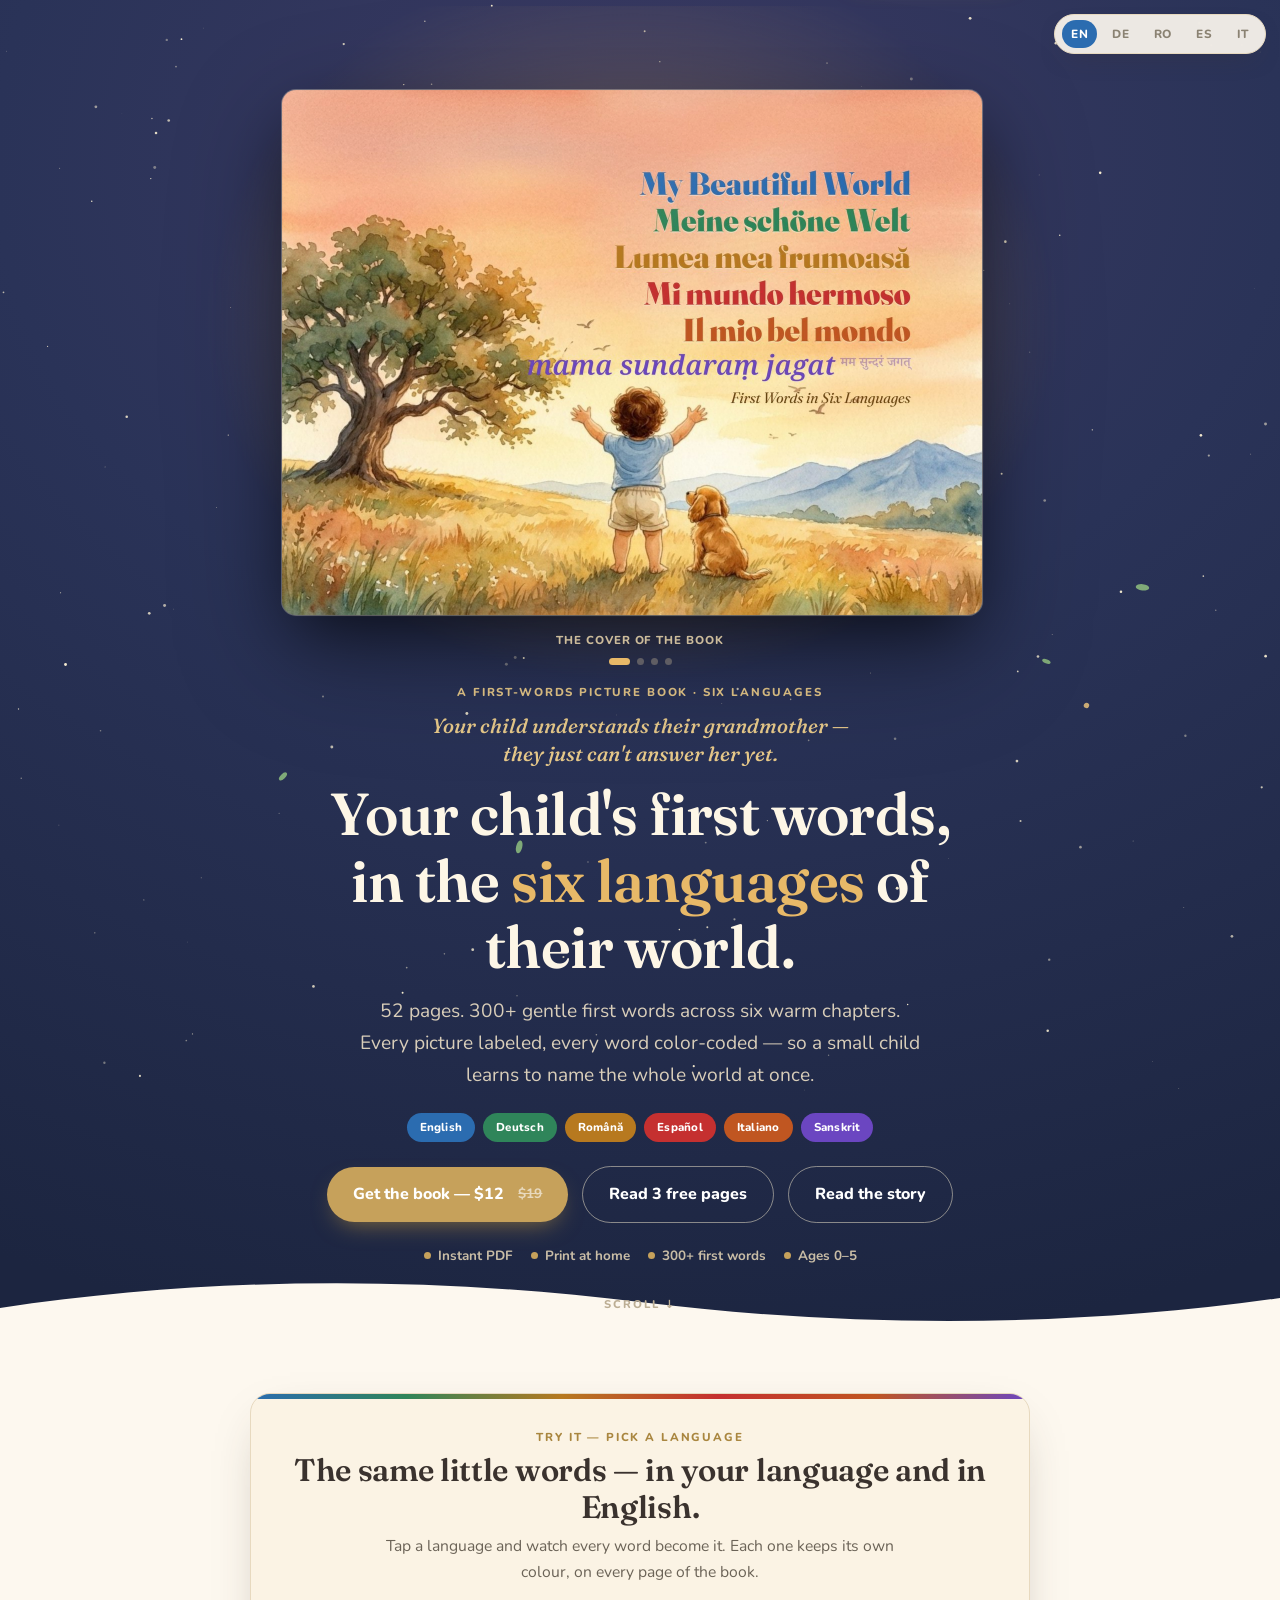
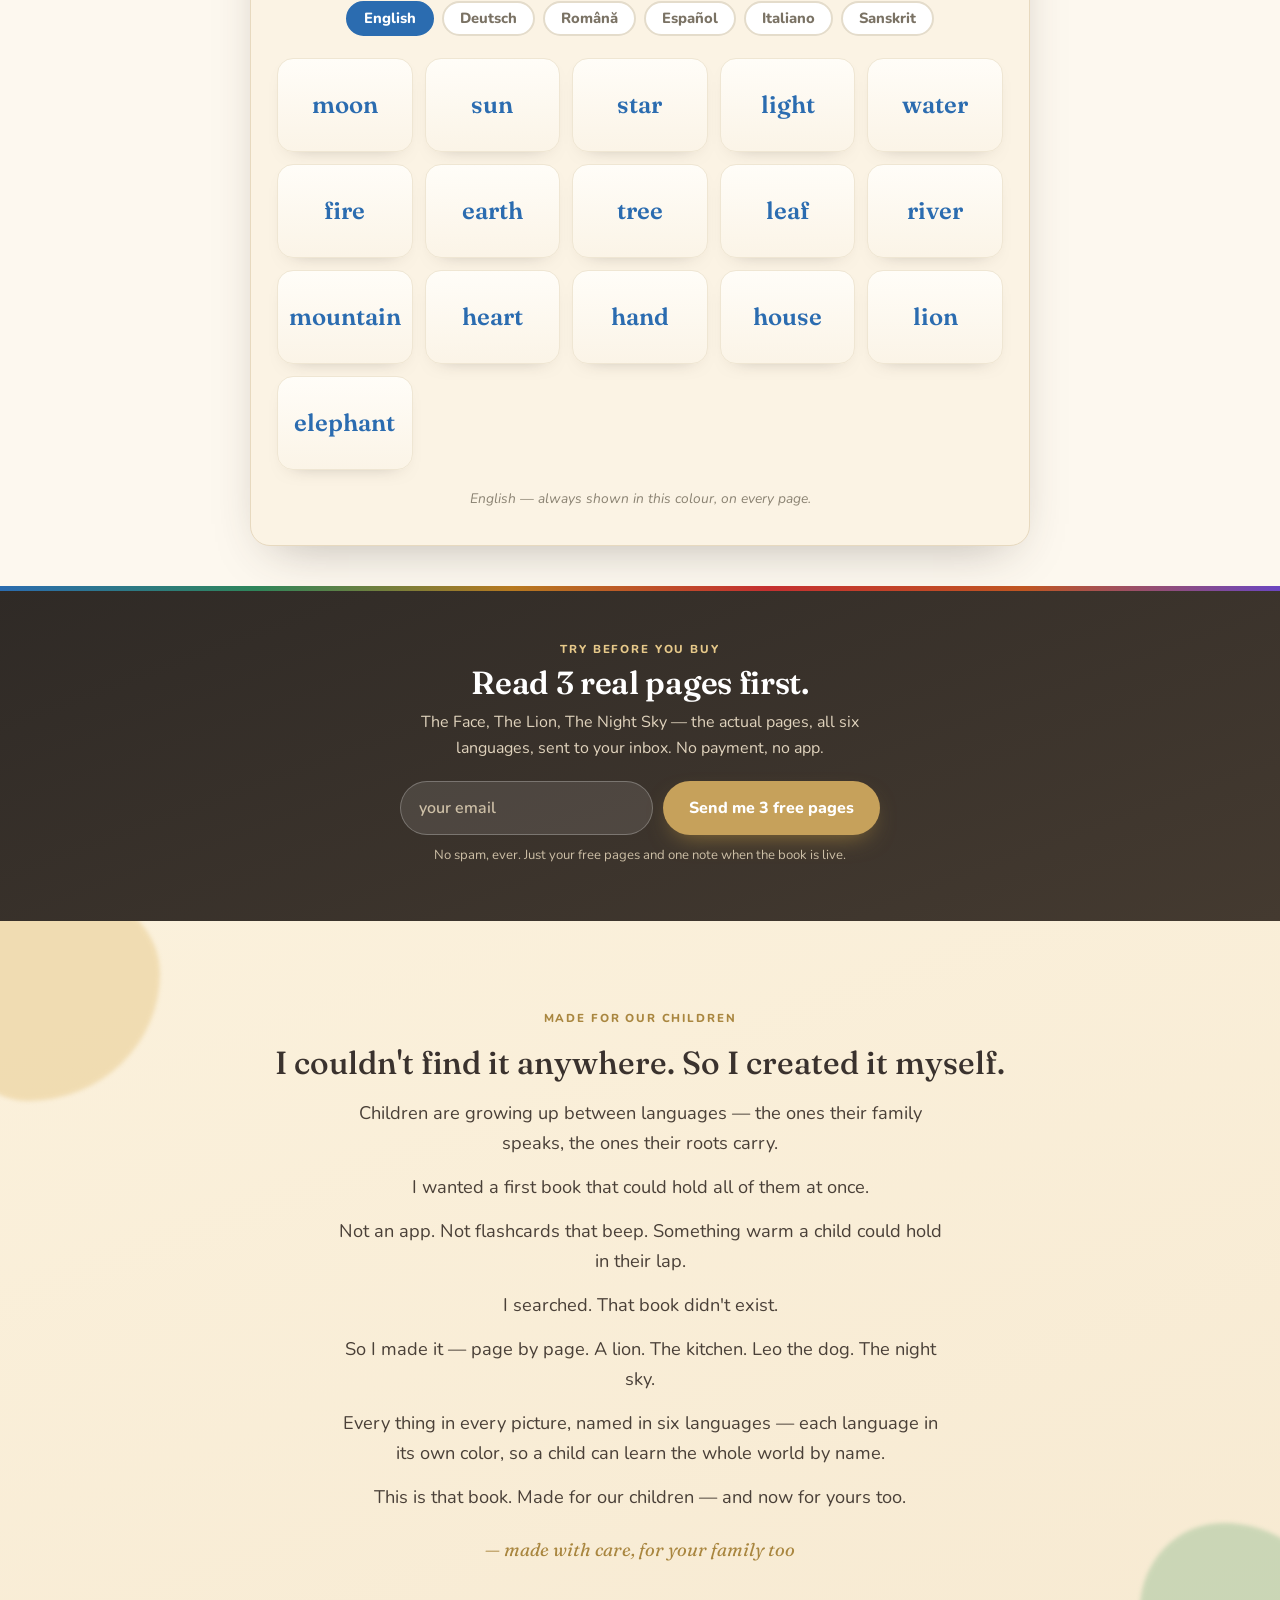
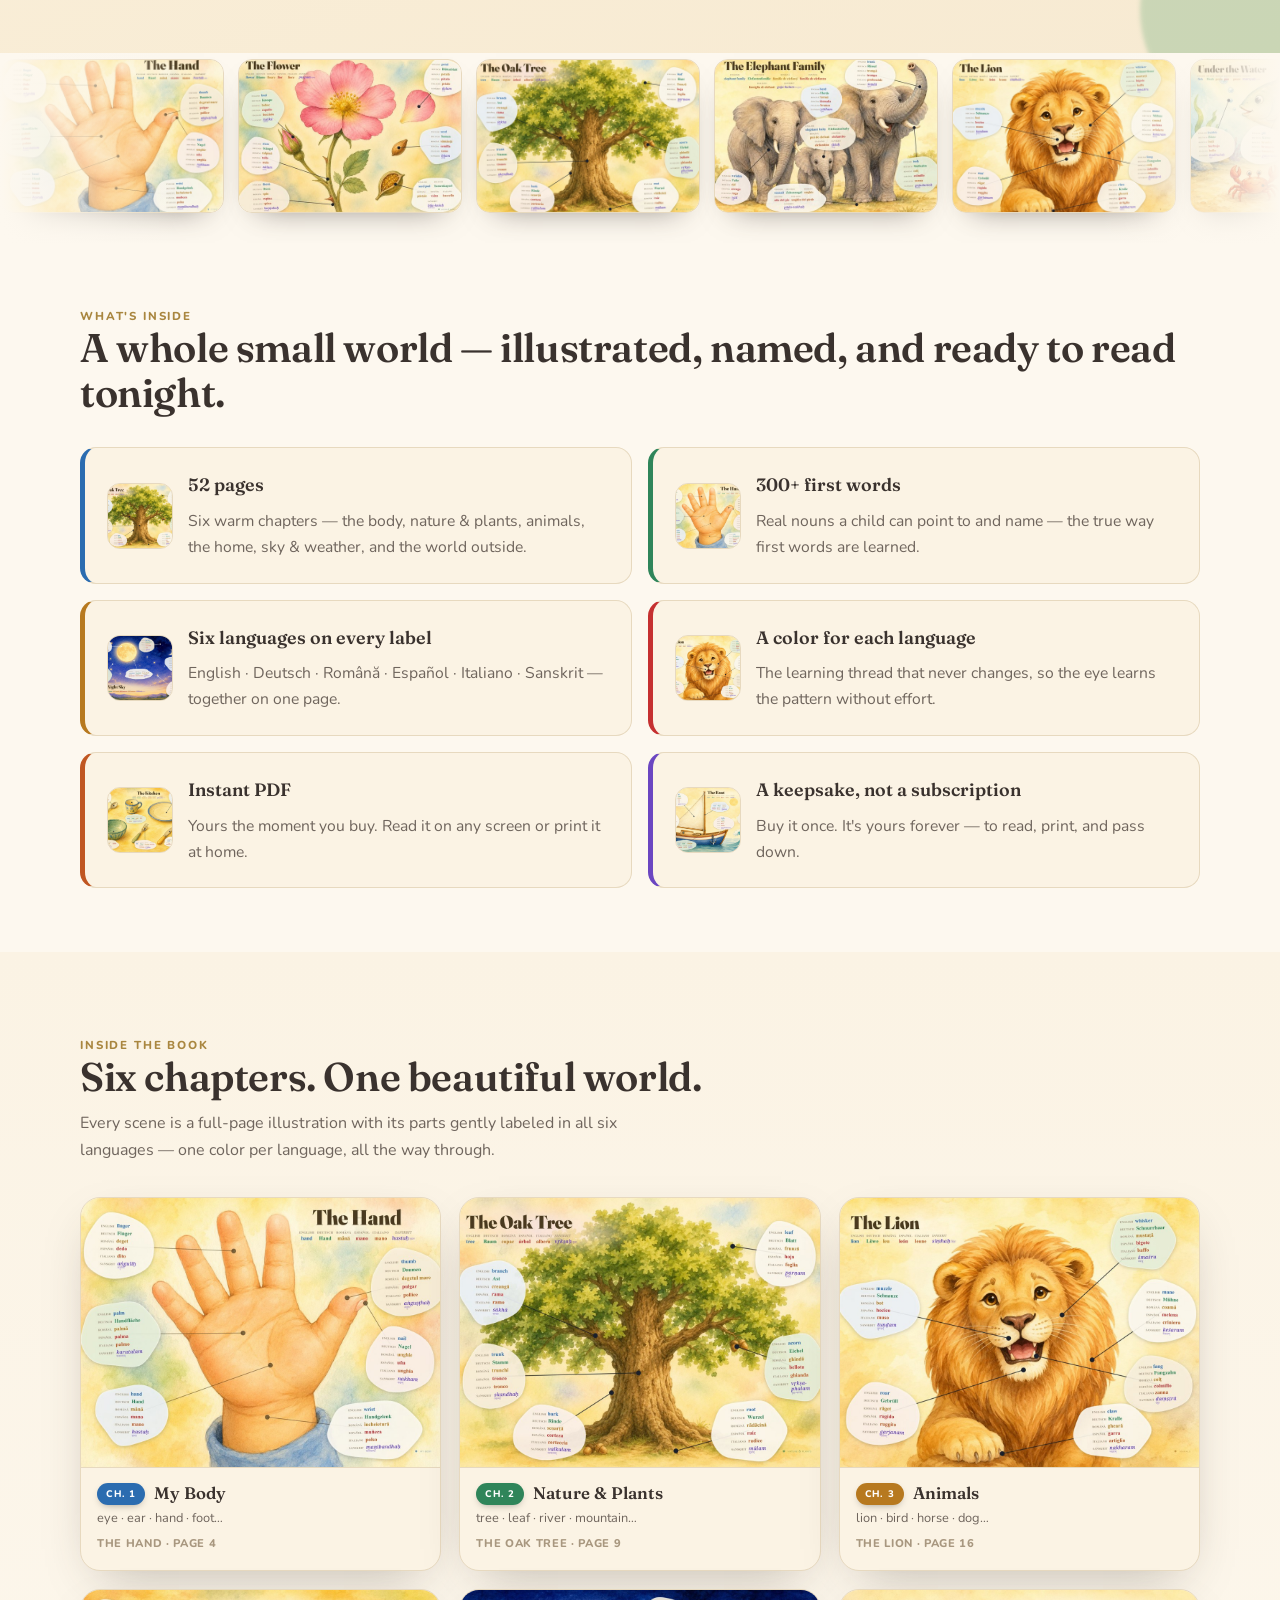
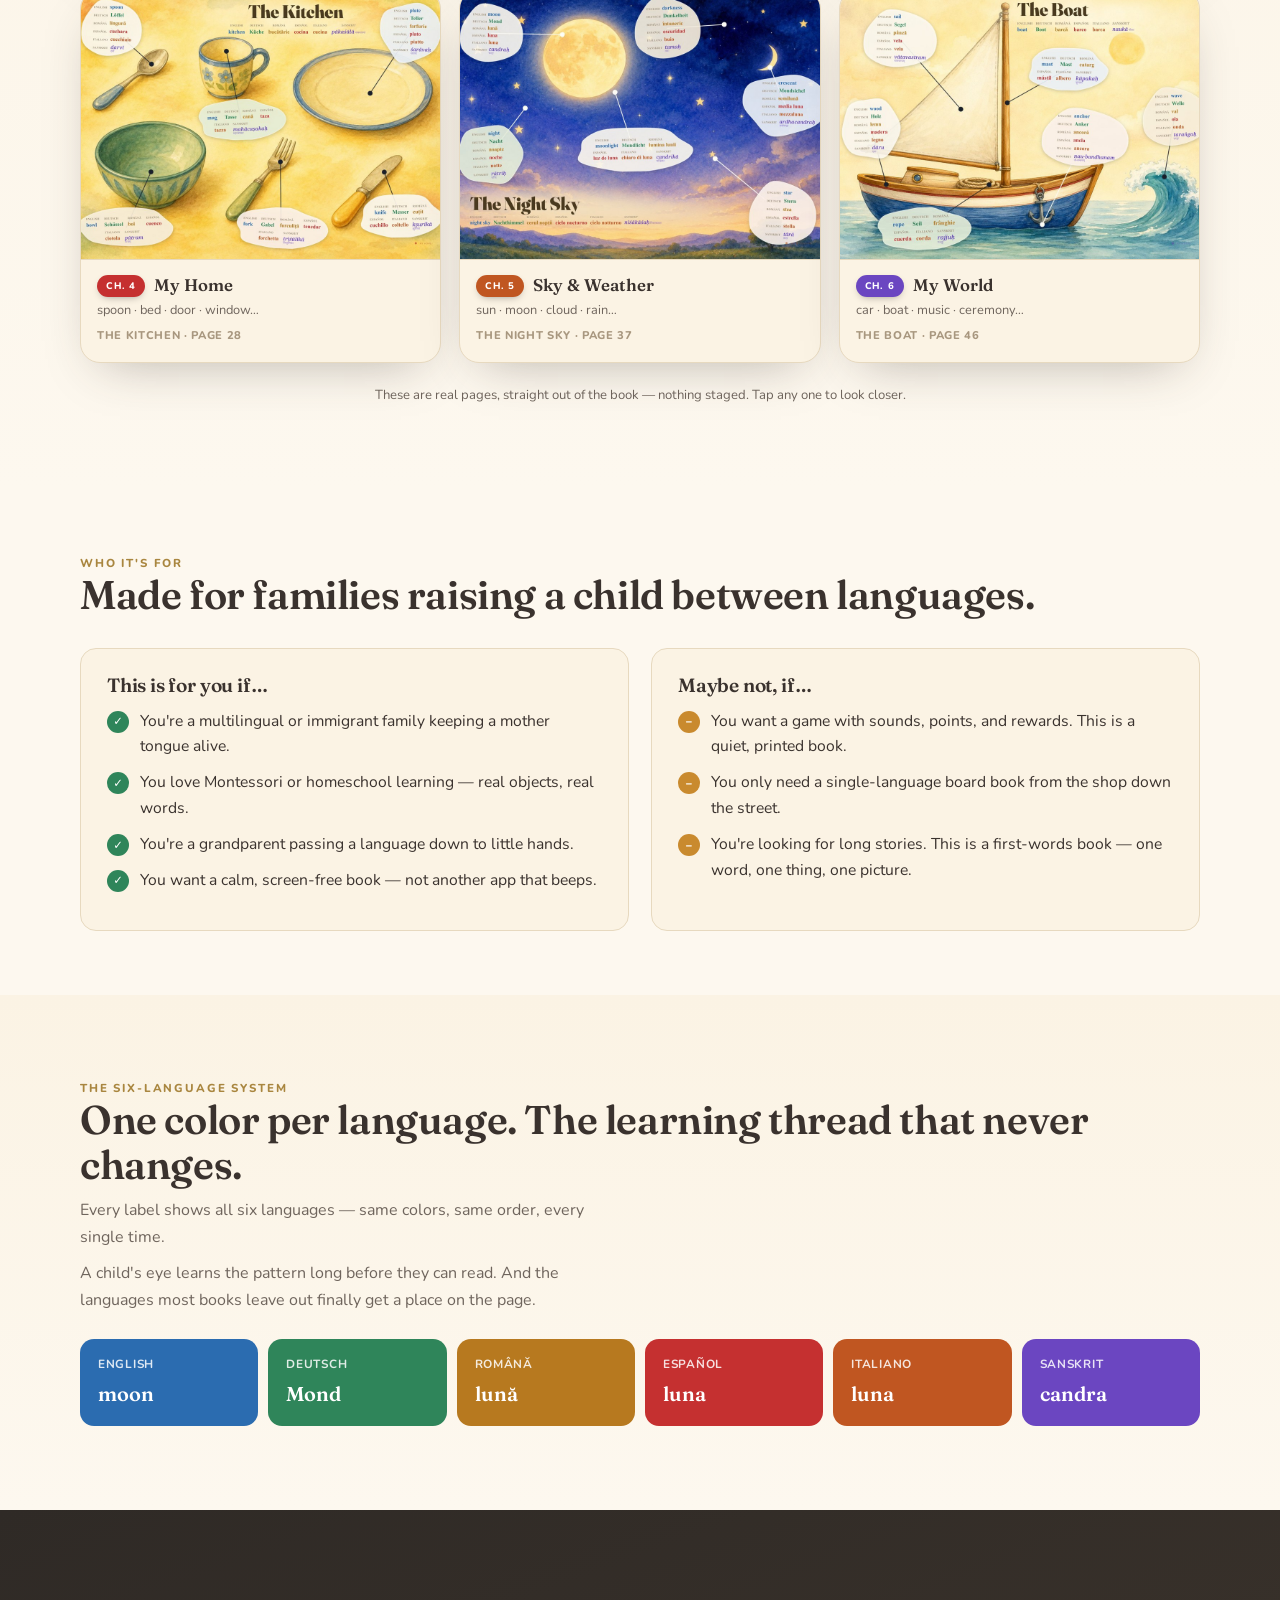
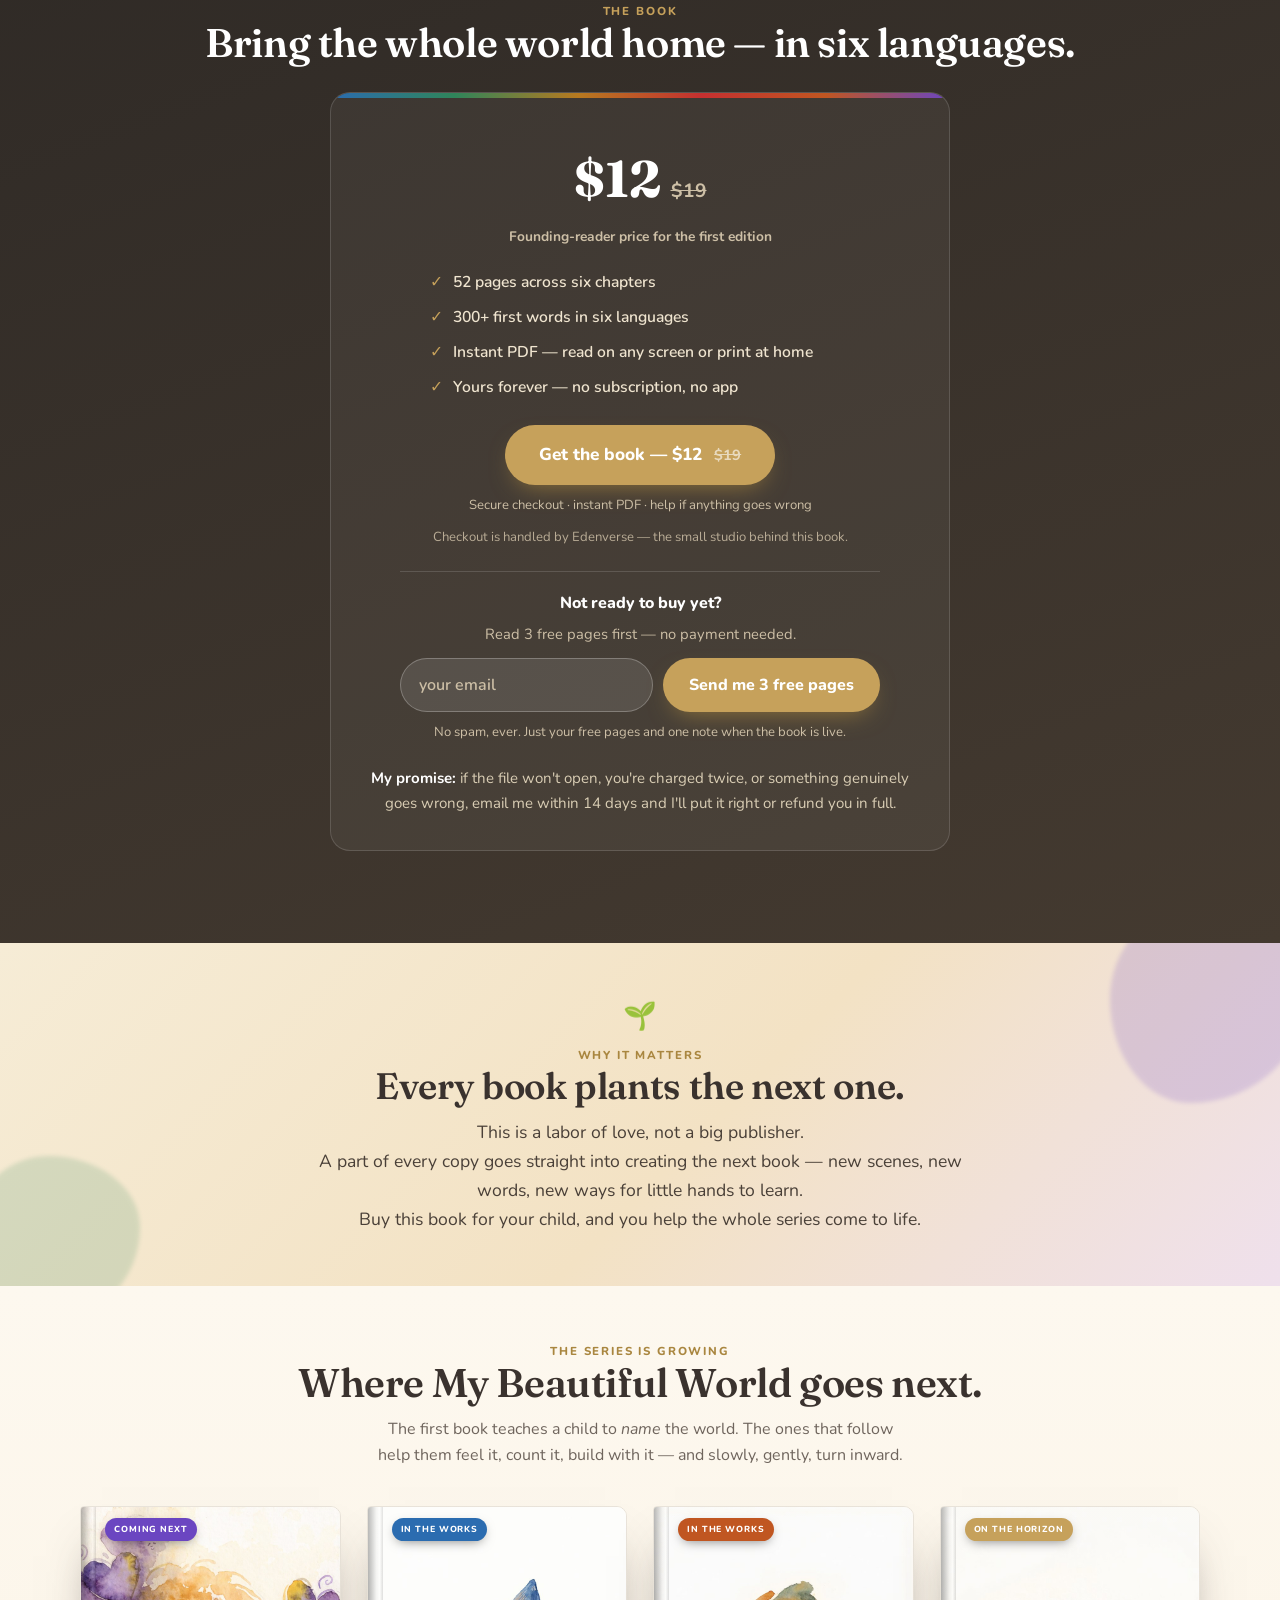
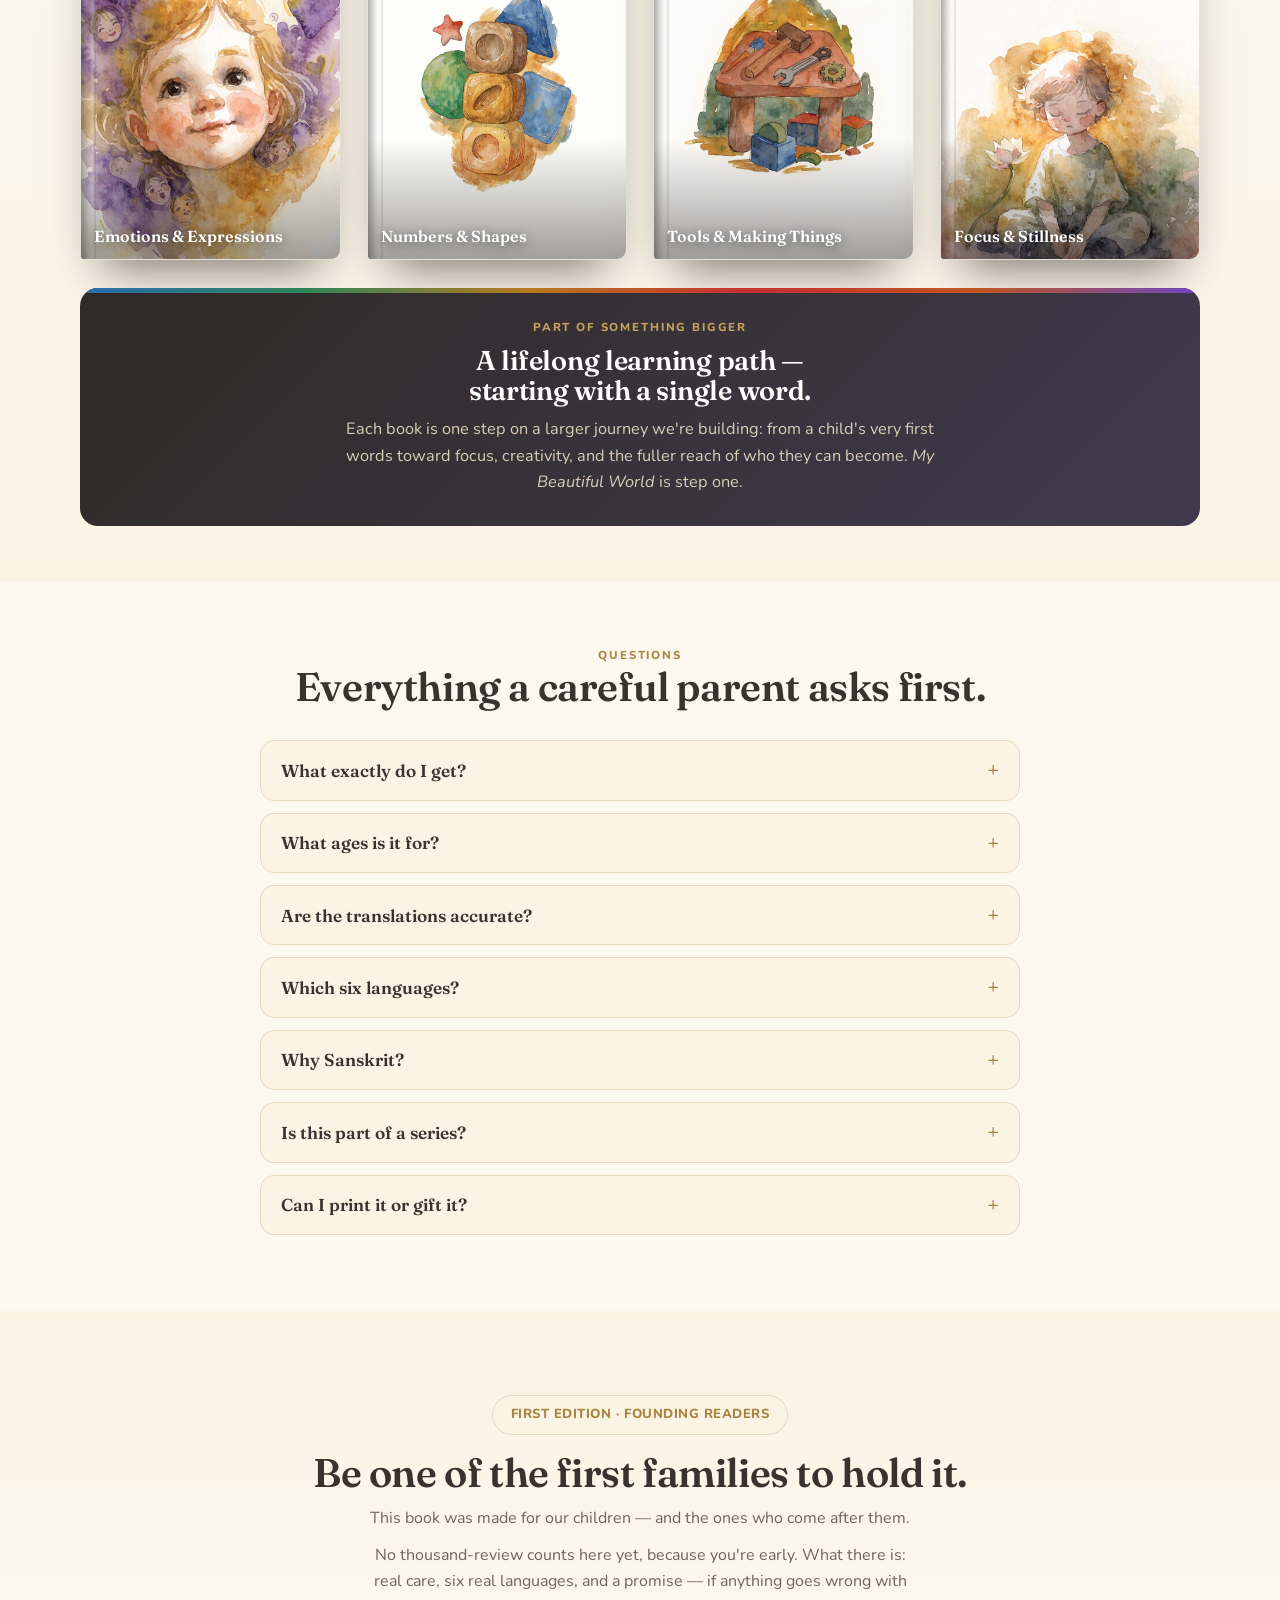
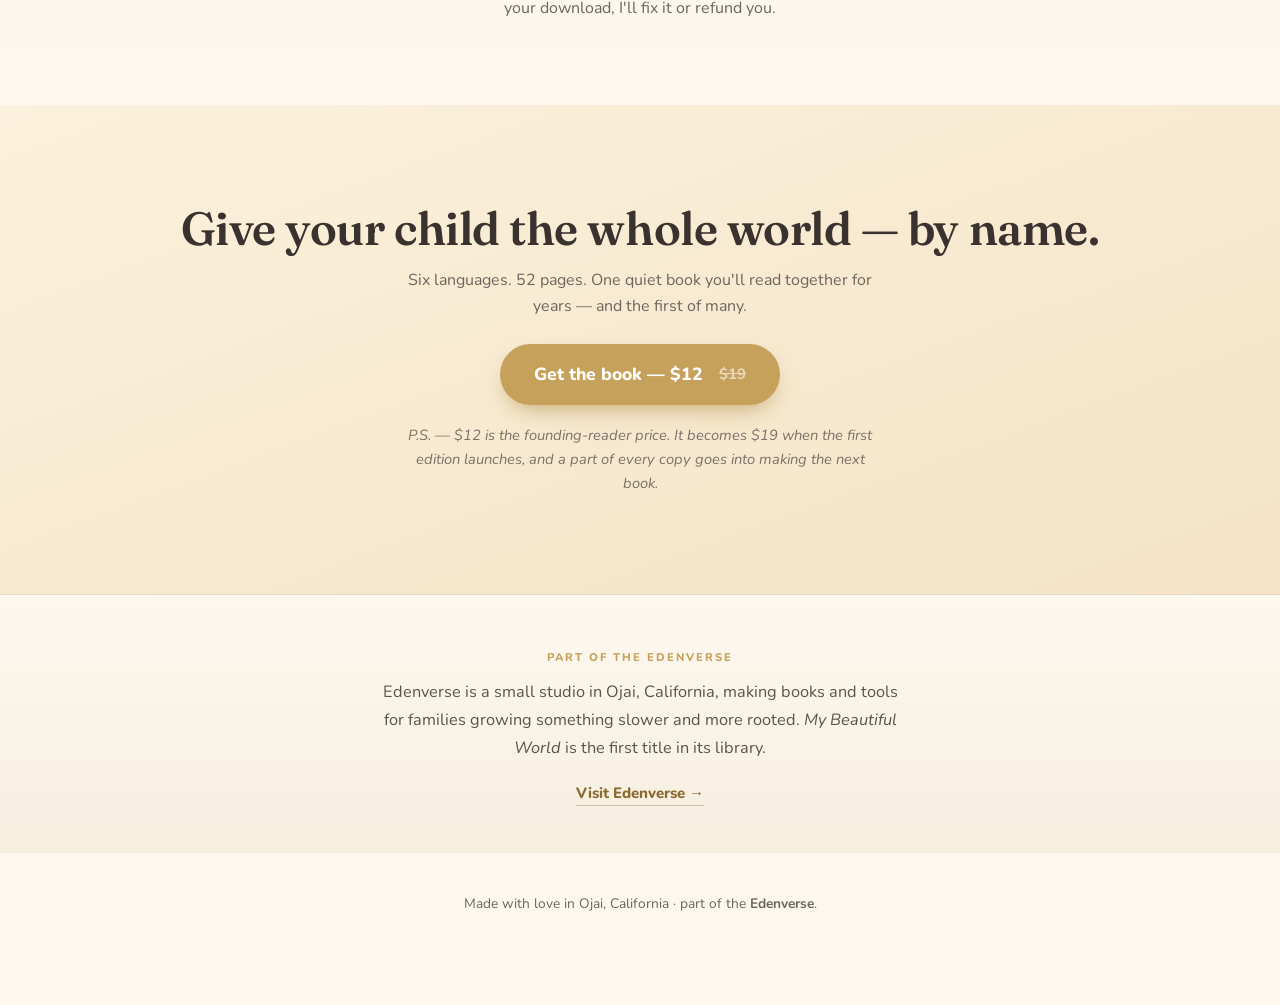
==== commit 20726c5a: "Landing page: early sample capture, free-pages route in both sticky bars, pain-point hero line Also " ====
--- a/index.html
+++ b/index.html
@@ -68,6 +68,7 @@
 @keyframes float{0%,100%{transform:translateY(0)}50%{transform:translateY(-12px)}}
 
 .hero .eyebrow{color:#e7c98a}
+.hero .heropain{font-family:Fraunces;font-weight:500;font-style:italic;font-size:clamp(1.02rem,2.5vw,1.28rem);color:#e7c98a;margin:10px auto 2px;max-width:34ch;line-height:1.35}
 .hero h1{font-size:clamp(2.15rem,5.4vw,3.7rem);color:#fdf6e6;margin:14px auto 16px;max-width:16ch}
 .hero h1 em{font-style:normal;color:#e8b968}
 .hero .lead{font-size:clamp(1.02rem,2.4vw,1.2rem);color:#d8cdb9;max-width:47ch;margin:0 auto 22px}
@@ -375,6 +376,22 @@
 .buyrow{margin-bottom:22px}
 .buybtn{display:inline-block;font-size:1.08rem;padding:16px 34px}
 .offerbox .capture{border-top:1px solid rgba(255,255,255,.14);padding-top:18px;margin-top:6px}
+
+/* ===== early sample capture (sits right after the word demo) ===== */
+.earlycap{background:linear-gradient(160deg,#2f2a26,#443a30);color:#f6ecd9;padding:54px 0;scroll-margin-top:96px;position:relative}
+.earlycap::before{content:"";position:absolute;top:0;left:0;right:0;height:5px;background:linear-gradient(90deg,var(--en),var(--de),var(--ro),var(--es),var(--it),var(--sa))}
+.earlycap .wrap{max-width:620px;text-align:center}
+.earlycap .eyebrow{color:#e7c98a}
+.earlycap h2{color:#fff;font-size:clamp(1.45rem,3.6vw,2rem);margin:6px 0 8px}
+.earlycap .kick{color:#e0d3bd;max-width:48ch;margin:0 auto 20px}
+.earlycap .capture{max-width:480px}
+@media(max-width:820px){.earlycap{padding:44px 0}}
+
+/* ===== free-sample link inside both sticky bars ===== */
+#bar .barcta{display:flex;align-items:center;gap:16px;flex:0 0 auto}
+#bar .free{font-family:Nunito;font-weight:800;font-size:.88rem;color:var(--gold-deep);text-decoration:underline;text-underline-offset:3px;white-space:nowrap}
+#msticky .free{display:block;font-family:Nunito;font-weight:800;font-size:.78rem;line-height:1.2;margin-top:1px;color:var(--gold-deep);text-decoration:underline;text-underline-offset:2px}
+@media(max-width:560px){#bar .free{display:none}}
 </style>
 <style>
 .umbrella{background:linear-gradient(180deg,#FDF8EF,#F6EEDF);padding:54px 0 46px;border-top:1px solid var(--line)}
@@ -395,7 +412,10 @@
 
 <div id="bar">
   <div class="bn">My Beautiful World</div>
-  <a class="btn sm" href="#offer">Get the book — $12</a>
+  <div class="barcta">
+    <a class="free" href="#sample">3 free pages</a>
+    <a class="btn sm" href="#offer">Get the book — $12</a>
+  </div>
 </div>
 
 <!-- ===== HERO — a small world at dusk ===== -->
@@ -420,6 +440,7 @@
     <div class="pagedots" id="pagedots" aria-label="Choose a page to preview"></div>
 
     <div class="eyebrow">A first-words picture book · six languages</div>
+    <p class="heropain">Your child understands their grandmother — they just can't answer her yet.</p>
     <h1 data-i18n-html="hero">Your child's first words, in the <em>six languages</em> of their world.</h1>
     <p class="lead">52 pages. 300+ gentle first words across six warm chapters. Every picture labeled, every word color-coded — so a small child learns to name the whole world at once.</p>
     <div class="pills">
@@ -432,6 +453,7 @@
     </div>
     <div class="cta-row">
       <a class="btn" href="#offer" id="heroCta">Get the book — $12 <span class="price-strike">$19</span></a>
+      <a class="btn ghost" href="#sample">Read 3 free pages</a>
       <a class="btn ghost" href="#story">Read the story</a>
     </div>
     <div class="microtrust">
@@ -511,6 +533,23 @@
   </div>
 </section>
 
+<!-- ===== EARLY SAMPLE CAPTURE ===== -->
+<section class="earlycap" id="sample">
+  <div class="wrap">
+    <div class="eyebrow">Try before you buy</div>
+    <h2>Read 3 real pages first.</h2>
+    <p class="kick">The Face, The Lion, The Night Sky — the actual pages, all six languages, sent to your inbox. No payment, no app.</p>
+    <div class="capture" data-source="landing-early">
+      <form class="cform">
+        <input type="email" placeholder="your email" aria-label="your email" required />
+        <button class="btn" type="submit">Send me 3 free pages</button>
+      </form>
+      <div class="ok">💛 You're on the list — here are your 3 free pages.<a class="btn dlbtn" href="https://library.edenverse.earth/assets/My-Beautiful-World-Sample.pdf" target="_blank" rel="noopener" download>Download your 3 free pages</a><span class="dlnote">The Face · The Lion · The Night Sky — real pages from the book.</span></div>
+      <div class="cnote">No spam, ever. Just your free pages and one note when the book is live.</div>
+    </div>
+  </div>
+</section>
+
 <!-- STORY -->
 <section class="sec story" id="story">
   <span class="blob" style="width:220px;height:220px;background:#e7c98a;top:-40px;left:-60px"></span>
@@ -624,7 +663,7 @@
         <div><span class="ck">✓</span> Yours forever — no subscription, no app</div>
       </div>
       <div id="buyArea" style="margin-top:24px">
-        <div class="capture">
+        <div class="capture" data-source="landing-offer" style="scroll-margin-top:96px">
           <div style="font-weight:800;color:#fff;margin-bottom:6px">Not ready to buy yet?</div>
           <div class="soft" style="color:#cdbfa6;font-size:.92rem;margin-bottom:12px">Read 3 free pages first — no payment needed.</div>
           <form class="cform" id="capForm">
@@ -715,18 +754,18 @@
   <div class="wrap">
     <div class="ubox reveal">
       <div class="ueyebrow">Part of the Edenverse</div>
-      <p class="utext">Edenverse is a small studio in Ojai, California, making books and tools for families growing something slower and more rooted. <em>My Beautiful World</em> is the first title in its library.</p>
+      <p class="utext" data-i18n-html="umbrella">Edenverse is a small studio in Ojai, California, making books and tools for families growing something slower and more rooted. <em>My Beautiful World</em> is the first title in its library.</p>
       <a class="ulink" href="https://edenverse.earth" target="_blank" rel="noopener">Visit Edenverse →</a>
     </div>
   </div>
 </section>
 
 <footer>
-  <div class="wrap">Made with love in Ojai, California · part of the <a href="https://edenverse.earth" target="_blank" rel="noopener">Edenverse</a>.</div>
+  <div class="wrap" data-i18n-html="footer">Made with love in Ojai, California · part of the <a href="https://edenverse.earth" target="_blank" rel="noopener">Edenverse</a>.</div>
 </footer>
 
 <div id="msticky">
-  <div class="p">$12 <small>$19</small></div>
+  <div class="p">$12 <small>$19</small><a class="free" href="#sample">3 free pages</a></div>
   <a class="btn sm" href="#offer">Get the book</a>
 </div>
 
@@ -760,14 +799,17 @@
 /* ---- Checkout: every buy button opens the Whop product page ---- */
 var CHECKOUT_URL = 'https://whop.com/checkout/plan_vcHU3P33oWwsa/';
 
-function wireBuy(){
+function wireBuyLinks(){
   document.querySelectorAll('a[href="#offer"]').forEach(function(a){
     a.setAttribute('href', CHECKOUT_URL);
     a.setAttribute('target', '_blank');
     a.setAttribute('rel', 'noopener');
   });
+}
+function wireBuy(){
+  wireBuyLinks();
   var area = document.getElementById('buyArea');
-  if(area){
+  if(area && !area.querySelector('.buyrow')){
     var buy = document.createElement('div');
     buy.className = 'buyrow';
     buy.innerHTML =
@@ -778,6 +820,9 @@
   }
 }
 wireBuy();
+/* markup below this script (the peek lightbox CTA) is not parsed yet - catch it once the
+   document is complete, otherwise that button stays a dead in-page anchor */
+if(document.readyState==='loading'){document.addEventListener('DOMContentLoaded',wireBuy);}else{wireBuy();}
 
 /* ---- Pinterest: purchase intent. Fires when a buy button sends the visitor
    to Whop checkout. Not a sale - the sale is tracked on /thank-you.html ---- */
@@ -790,25 +835,52 @@
   }
 });
 
-var f=document.getElementById('capForm');
-if(f){f.addEventListener('submit',function(e){e.preventDefault();
-  var em=document.getElementById('capEmail').value.trim();
-  if(!em||em.indexOf('@')<1) return;
-  var btn=f.querySelector('button'), old=btn.textContent;
-  btn.disabled=true; btn.textContent='\u2026';
-  fetch(LAUNCH_LIST_ENDPOINT,{method:'POST',headers:{'Content-Type':'application/json'},body:JSON.stringify({email:em,source:'landing',lang:(document.documentElement.getAttribute('lang')||'en')})})
-   .then(function(r){return r.json().catch(function(){return {ok:r.ok};});})
-   .then(function(j){
-     if(j&&j.ok){f.style.display='none';document.getElementById('capOk').style.display='block';
-       if(typeof pintrk==='function'){pintrk('set',{em:em});pintrk('track','lead',{lead_type:'Newsletter signup'});}}
-     else{btn.disabled=false;btn.textContent=old;
-       var c=document.querySelector('.cnote');
-       if(c)c.textContent=(j&&j.message)?j.message:'That didn\u2019t go through \u2014 please try again in a moment.';}
-   })
-   .catch(function(){btn.disabled=false;btn.textContent=old;
-     var c=document.querySelector('.cnote');
-     if(c)c.textContent='Connection problem \u2014 please try again in a moment.';});
-});}
+/* every .capture block on the page gets the same wiring, scoped to itself */
+[].forEach.call(document.querySelectorAll('.capture'),function(cap){
+  var f=cap.querySelector('form'); if(!f) return;
+  var ok=cap.querySelector('.ok'), note=cap.querySelector('.cnote');
+  var src=cap.getAttribute('data-source')||'landing';
+  f.addEventListener('submit',function(e){e.preventDefault();
+    var inp=cap.querySelector('input[type=email]');
+    var em=inp?inp.value.trim():'';
+    if(!em||em.indexOf('@')<1) return;
+    var btn=f.querySelector('button'), old=btn.textContent;
+    btn.disabled=true; btn.textContent='\u2026';
+    fetch(LAUNCH_LIST_ENDPOINT,{method:'POST',headers:{'Content-Type':'application/json'},body:JSON.stringify({email:em,source:src,lang:(document.documentElement.getAttribute('lang')||'en')})})
+     .then(function(r){return r.json().catch(function(){return {ok:r.ok};});})
+     .then(function(j){
+       if(j&&j.ok){f.style.display='none'; if(ok)ok.style.display='block';
+         if(typeof pintrk==='function'){pintrk('set',{em:em});pintrk('track','lead',{lead_type:'Newsletter signup'});}}
+       else{btn.disabled=false; btn.textContent=old;
+         if(note)note.textContent=(j&&j.message)?j.message:'That didn\u2019t go through \u2014 please try again in a moment.';}
+     })
+     .catch(function(){btn.disabled=false; btn.textContent=old;
+       if(note)note.textContent='Connection problem \u2014 please try again in a moment.';});
+  });
+});
+
+/* a free-sample link goes to whichever capture block is nearest, not always the same one */
+[].forEach.call(document.querySelectorAll('a[href="#sample"]'),function(a){
+  a.addEventListener('click',function(e){
+    var caps=[].slice.call(document.querySelectorAll('.capture'));
+    if(!caps.length) return;
+    var best=null,bd=Infinity;
+    caps.forEach(function(c){
+      var d=Math.abs(c.getBoundingClientRect().top-window.innerHeight*0.28);
+      if(d<bd){bd=d;best=c;}
+    });
+    if(!best) return;
+    e.preventDefault();
+    var top=(window.pageYOffset||document.documentElement.scrollTop||0);
+    var y=Math.max(0,best.getBoundingClientRect().top+top-110);
+    if('scrollBehavior' in document.documentElement.style){window.scrollTo({top:y,behavior:'smooth'});}
+    else{window.scrollTo(0,y);}
+    if(window.innerWidth>860){
+      var inp=best.querySelector('input[type=email]');
+      if(inp)setTimeout(function(){try{inp.focus({preventScroll:true});}catch(_){}},560);
+    }
+  });
+});
 
 (function(){
   var reduce = window.matchMedia && window.matchMedia('(prefers-reduced-motion: reduce)').matches;
@@ -843,7 +915,27 @@
 
 /* ---- i18n engine: snapshot originals once, translate instantly, never re-snapshot ---- */
 (function(){
-var DICT={"The cover of the book": {"de": "Das Cover des Buches", "ro": "Coperta cărții", "es": "La portada del libro", "it": "La copertina del libro"}, "A real page from the book · The Face": {"de": "Eine echte Seite aus dem Buch · Das Gesicht", "ro": "O pagină reală din carte · Fața", "es": "Una página real del libro · La cara", "it": "Una pagina vera dal libro · Il viso"}, "A real page from the book · The Oak Tree": {"de": "Eine echte Seite aus dem Buch · Die Eiche", "ro": "O pagină reală din carte · Stejarul", "es": "Una página real del libro · El roble", "it": "Una pagina vera dal libro · La quercia"}, "A real page from the book · The Lion": {"de": "Eine echte Seite aus dem Buch · Der Löwe", "ro": "O pagină reală din carte · Leul", "es": "Una página real del libro · El león", "it": "Una pagina vera dal libro · Il leone"}, "The Hand · page 4": {"de": "Die Hand · Seite 4", "ro": "Mâna · pagina 4", "es": "La mano · página 4", "it": "La mano · pagina 4"}, "The Oak Tree · page 9": {"de": "Die Eiche · Seite 9", "ro": "Stejarul · pagina 9", "es": "El roble · página 9", "it": "La quercia · pagina 9"}, "The Lion · page 16": {"de": "Der Löwe · Seite 16", "ro": "Leul · pagina 16", "es": "El león · página 16", "it": "Il leone · pagina 16"}, "The Kitchen · page 28": {"de": "Die Küche · Seite 28", "ro": "Bucătăria · pagina 28", "es": "La cocina · página 28", "it": "La cucina · pagina 28"}, "The Night Sky · page 37": {"de": "Der Nachthimmel · Seite 37", "ro": "Cerul nopții · pagina 37", "es": "El cielo nocturno · página 37", "it": "Il cielo notturno · pagina 37"}, "The Boat · page 46": {"de": "Das Boot · Seite 46", "ro": "Barca · pagina 46", "es": "El barco · página 46", "it": "La barca · pagina 46"}, "My Beautiful World": {"de": "Meine schöne Welt", "ro": "Lumea mea frumoasă", "es": "Mi mundo hermoso", "it": "Il mio bel mondo"}, "A first-words picture book · six languages": {"de": "Ein Bilderbuch der ersten Wörter · sechs Sprachen", "ro": "O carte ilustrată cu primele cuvinte · șase limbi", "es": "Un libro ilustrado de primeras palabras · seis idiomas", "it": "Un libro illustrato di prime parole · sei lingue"}, "52 pages. 300+ gentle first words across six warm chapters. Every picture labeled, every word color-coded — so a small child learns to name the whole world at once.": {"de": "52 Seiten. 300+ sanfte erste Wörter in sechs warmen Kapiteln. Jedes Bild beschriftet, jedes Wort farblich zugeordnet – damit ein kleines Kind die ganze Welt auf einmal benennen lernt.", "ro": "52 de pagini. 300+ cuvinte blânde, în șase capitole calde. Fiecare imagine etichetată, fiecare cuvânt cu culoarea lui – ca un copil mic să învețe să numească întreaga lume dintr-o dată.", "es": "52 páginas. 300+ primeras palabras en seis capítulos cálidos. Cada imagen etiquetada, cada palabra con su color — para que un niño pequeño aprenda a nombrar el mundo entero a la vez.", "it": "52 pagine. 300+ prime parole in sei capitoli accoglienti. Ogni immagine etichettata, ogni parola con il suo colore — così un bambino impara a dare un nome al mondo intero."}, "Read the story": {"de": "Die Geschichte lesen", "ro": "Citește povestea", "es": "Lee la historia", "it": "Leggi la storia"}, "Instant PDF": {"de": "Sofort-PDF", "ro": "PDF instant", "es": "PDF al instante", "it": "PDF immediato"}, "Print at home": {"de": "Zu Hause drucken", "ro": "Printează acasă", "es": "Imprime en casa", "it": "Stampa a casa"}, "300+ first words": {"de": "300+ erste Wörter", "ro": "300+ cuvinte", "es": "300+ primeras palabras", "it": "300+ prime parole"}, "Ages 0–5": {"de": "0–5 Jahre", "ro": "Vârsta 0–5 ani", "es": "De 0 a 5 años", "it": "Da 0 a 5 anni"}, "scroll ↓": {"de": "scrollen ↓", "ro": "derulează ↓", "es": "desliza ↓", "it": "scorri ↓"}, "Try it — pick a language": {"de": "Probier es – wähle eine Sprache", "ro": "Încearcă – alege o limbă", "es": "Pruébalo — elige un idioma", "it": "Provalo — scegli una lingua"}, "The same little words — in your language and in English.": {"de": "Dieselben kleinen Wörter – in deiner Sprache und auf Englisch.", "ro": "Aceleași cuvinte mici – în limba ta și în engleză.", "es": "Las mismas palabritas — en tu idioma y en inglés.", "it": "Le stesse piccole parole — nella tua lingua e in inglese."}, "Tap a language and watch every word become it. Each one keeps its own colour, on every page of the book.": {"de": "Tippe auf eine Sprache und sieh zu, wie jedes Wort sie annimmt. Jede behält ihre eigene Farbe – auf jeder Seite des Buches.", "ro": "Atinge o limbă și privește cum fiecare cuvânt devine ea. Fiecare își păstrează culoarea, pe fiecare pagină.", "es": "Toca un idioma y mira cómo cada palabra se transforma. Cada uno conserva su color, en cada página del libro.", "it": "Tocca una lingua e guarda ogni parola diventarla. Ognuna mantiene il suo colore, in ogni pagina del libro."}, "I couldn't find it anywhere. So I created it myself.": {"de": "Ich konnte es nirgendwo finden. Also habe ich es selbst erschaffen.", "ro": "Nu am găsit-o nicăieri. Așa că am creat-o eu.", "es": "No lo encontré en ninguna parte. Así que lo creé yo mismo.", "it": "Non l'ho trovato da nessuna parte. Così l'ho creato io."}, "Children are growing up between languages — the ones their family speaks, the ones their roots carry.": {"de": "Kinder wachsen zwischen Sprachen auf – denen, die ihre Familie spricht, und denen, die ihre Wurzeln tragen.", "ro": "Copiii cresc între limbi – cele pe care le vorbește familia lor și cele pe care le poartă rădăcinile lor.", "es": "Hay niños que crecen entre idiomas: los que habla su familia y los que llevan sus raíces.", "it": "Ci sono bambini che crescono tra le lingue — quelle che parla la loro famiglia e quelle che portano le loro radici."}, "I wanted a first book that could hold all of them at once.": {"de": "Ich wollte ein erstes Buch, das sie alle auf einmal enthält.", "ro": "Am vrut o primă carte care să le cuprindă pe toate deodată.", "es": "Quería un primer libro que las contuviera todas a la vez.", "it": "Volevo un primo libro che le contenesse tutte insieme."}, "Not an app. Not flashcards that beep. Something warm a child could hold in their lap.": {"de": "Keine App. Keine piepsenden Lernkarten. Etwas Warmes, das ein Kind auf dem Schoß halten kann.", "ro": "Nu o aplicație. Nu cartonașe care fac bip. Ceva cald, pe care un copil să-l țină în poală.", "es": "No una app. No tarjetas que pitan. Algo cálido que un niño pueda sostener en su regazo.", "it": "Non un'app. Non flashcard che suonano. Qualcosa di caldo che un bambino possa tenere in grembo."}, "I searched. That book didn't exist.": {"de": "Ich habe gesucht. Dieses Buch gab es nicht.", "ro": "Am căutat. Cartea aceea nu exista.", "es": "Busqué. Ese libro no existía.", "it": "Ho cercato. Quel libro non esisteva."}, "So I made it — page by page. A lion. The kitchen. Leo the dog. The night sky.": {"de": "Also habe ich es gemacht – Seite für Seite. Ein Löwe. Die Küche. Leo, der Hund. Der Nachthimmel.", "ro": "Așa că am făcut-o – pagină cu pagină. Un leu. Bucătăria. Leo, câinele. Cerul nopții.", "es": "Así que lo hice, página a página. Un león. La cocina. Leo, el perro. El cielo nocturno.", "it": "Così l'ho fatto — pagina dopo pagina. Un leone. La cucina. Leo, il cane. Il cielo notturno."}, "Every thing in every picture, named in six languages — each language in its own color, so a child can learn the whole world by name.": {"de": "Jedes Ding auf jedem Bild, benannt in sechs Sprachen – jede Sprache in ihrer eigenen Farbe, damit ein Kind die ganze Welt beim Namen lernen kann.", "ro": "Fiecare lucru din fiecare imagine, numit în șase limbi – fiecare limbă în culoarea ei, ca un copil să învețe lumea întreagă pe nume.", "es": "Cada cosa de cada imagen, nombrada en seis idiomas — cada idioma en su propio color, para que un niño aprenda el mundo entero por su nombre.", "it": "Ogni cosa in ogni immagine, chiamata per nome in sei lingue — ogni lingua con il suo colore, così un bambino impara il mondo intero."}, "This is that book. Made for our children — and now for yours too.": {"de": "Das ist dieses Buch. Für unsere Kinder gemacht – und jetzt auch für deine.", "ro": "Aceasta este acea carte. Făcută pentru copiii noștri – și acum și pentru ai tăi.", "es": "Este es ese libro. Hecho para nuestros hijos, y ahora también para los tuyos.", "it": "Questo è quel libro. Fatto per i nostri bambini — e ora anche per i tuoi."}, "— made with care, for your family too": {"de": "– mit Sorgfalt gemacht, auch für deine Familie", "ro": "– făcută cu grijă, și pentru familia ta", "es": "— hecho con cuidado, también para tu familia", "it": "— fatto con cura, anche per la tua famiglia"}, "What's inside": {"de": "Was drin ist", "ro": "Ce e înăuntru", "es": "Qué contiene", "it": "Cosa contiene"}, "A whole small world — illustrated, named, and ready to read tonight.": {"de": "Eine ganze kleine Welt – illustriert, benannt und heute Abend bereit zum Lesen.", "ro": "O lume mică întreagă – ilustrată, numită și gata de citit diseară.", "es": "Todo un pequeño mundo — ilustrado, nombrado y listo para leer esta noche.", "it": "Un piccolo mondo intero — illustrato, nominato e pronto da leggere stasera."}, "52 pages": {"de": "52 Seiten", "ro": "52 de pagini", "es": "52 páginas", "it": "52 pagine"}, "Real nouns a child can point to and name — the true way first words are learned.": {"de": "Echte Hauptwörter, auf die ein Kind zeigen und die es benennen kann – so werden erste Wörter wirklich gelernt.", "ro": "Substantive reale, pe care un copil le poate arăta cu degetul și numi – așa se învață cu adevărat primele cuvinte.", "es": "Sustantivos reales que un niño puede señalar y nombrar: así se aprenden de verdad las primeras palabras.", "it": "Nomi veri che un bambino può indicare e nominare — è così che si imparano davvero le prime parole."}, "Six languages on every label": {"de": "Sechs Sprachen auf jedem Etikett", "ro": "Șase limbi pe fiecare etichetă", "es": "Seis idiomas en cada etiqueta", "it": "Sei lingue su ogni etichetta"}, "English · Deutsch · Română · Español · Italiano · Sanskrit — together on one page.": {"de": "English · Deutsch · Română · Español · Italiano · Sanskrit – zusammen auf einer Seite.", "ro": "English · Deutsch · Română · Español · Italiano · Sanskrit – împreună pe aceeași pagină.", "es": "English · Deutsch · Română · Español · Italiano · Sanskrit — juntos en una sola página.", "it": "English · Deutsch · Română · Español · Italiano · Sanskrit — insieme in una sola pagina."}, "A color for each language": {"de": "Eine Farbe für jede Sprache", "ro": "O culoare pentru fiecare limbă", "es": "Un color para cada idioma", "it": "Un colore per ogni lingua"}, "The learning thread that never changes, so the eye learns the pattern without effort.": {"de": "Der Lernfaden, der sich nie ändert – so lernt das Auge das Muster ganz mühelos.", "ro": "Firul de învățare care nu se schimbă niciodată – așa ochiul învață tiparul fără efort.", "es": "El hilo de aprendizaje que nunca cambia, para que el ojo aprenda el patrón sin esfuerzo.", "it": "Il filo dell'apprendimento che non cambia mai, così l'occhio impara lo schema senza sforzo."}, "Yours the moment you buy. Read it on any screen or print it at home.": {"de": "Gehört dir sofort nach dem Kauf. Lies es auf jedem Bildschirm oder drucke es zu Hause.", "ro": "E al tău din clipa în care îl cumperi. Citește-l pe orice ecran sau printează-l acasă.", "es": "Tuyo en el momento de la compra. Léelo en cualquier pantalla o imprímelo en casa.", "it": "Tuo dal momento dell'acquisto. Leggilo su qualsiasi schermo o stampalo a casa."}, "A keepsake, not a subscription": {"de": "Ein Andenken, kein Abo", "ro": "O amintire, nu un abonament", "es": "Un recuerdo, no una suscripción", "it": "Un ricordo, non un abbonamento"}, "Buy it once. It's yours forever — to read, print, and pass down.": {"de": "Einmal kaufen. Es gehört dir für immer – zum Lesen, Drucken und Weitergeben.", "ro": "Cumperi o dată. E a ta pentru totdeauna – să o citești, să o printezi și să o dai mai departe.", "es": "Cómpralo una vez. Es tuyo para siempre: para leer, imprimir y transmitir.", "it": "Compralo una volta. È tuo per sempre — da leggere, stampare e tramandare."}, "Inside the book": {"de": "Im Buch", "ro": "În carte", "es": "Dentro del libro", "it": "Dentro il libro"}, "Six chapters. One beautiful world.": {"de": "Sechs Kapitel. Eine schöne Welt.", "ro": "Șase capitole. O lume frumoasă.", "es": "Seis capítulos. Un mundo hermoso.", "it": "Sei capitoli. Un mondo bellissimo."}, "Every scene is a full-page illustration with its parts gently labeled in all six languages — one color per language, all the way through.": {"de": "Jede Szene ist eine ganzseitige Illustration, deren Teile behutsam in allen sechs Sprachen beschriftet sind – eine Farbe pro Sprache, durchgehend.", "ro": "Fiecare scenă este o ilustrație pe toată pagina, cu părțile ei etichetate blând în toate cele șase limbi – o culoare pentru fiecare limbă, de la un capăt la altul.", "es": "Cada escena es una ilustración a página completa con sus partes etiquetadas con delicadeza en los seis idiomas: un color por idioma, de principio a fin.", "it": "Ogni scena è un'illustrazione a piena pagina con le sue parti etichettate con delicatezza in tutte e sei le lingue — un colore per lingua, dall'inizio alla fine."}, "My Body": {"de": "Mein Körper", "ro": "Corpul meu", "es": "Mi cuerpo", "it": "Il mio corpo"}, "Nature & Plants": {"de": "Natur & Pflanzen", "ro": "Natură și plante", "es": "Naturaleza y plantas", "it": "Natura e piante"}, "Animals": {"de": "Tiere", "ro": "Animale", "es": "Animales", "it": "Animali"}, "My World": {"de": "Meine Welt", "ro": "Lumea mea", "es": "Mi mundo", "it": "Il mio mondo"}, "eye · ear · hand · foot…": {"de": "Auge · Ohr · Hand · Fuß…", "ro": "ochi · ureche · mână · picior…", "es": "ojo · oreja · mano · pie…", "it": "occhio · orecchio · mano · piede…"}, "tree · leaf · river · mountain…": {"de": "Baum · Blatt · Fluss · Berg…", "ro": "copac · frunză · râu · munte…", "es": "árbol · hoja · río · montaña…", "it": "albero · foglia · fiume · montagna…"}, "lion · bird · horse · dog…": {"de": "Löwe · Vogel · Pferd · Hund…", "ro": "leu · pasăre · cal · câine…", "es": "león · pájaro · caballo · perro…", "it": "leone · uccello · cavallo · cane…"}, "sun · moon · cloud · rain…": {"de": "Sonne · Mond · Wolke · Regen…", "ro": "soare · lună · nor · ploaie…", "es": "sol · luna · nube · lluvia…", "it": "sole · luna · nuvola · pioggia…"}, "spoon · bed · door · window…": {"de": "Löffel · Bett · Tür · Fenster…", "ro": "lingură · pat · ușă · fereastră…", "es": "cuchara · cama · puerta · ventana…", "it": "cucchiaio · letto · porta · finestra…"}, "car · boat · music · ceremony…": {"de": "Auto · Boot · Musik · Zeremonie…", "ro": "mașină · barcă · muzică · ceremonie…", "es": "coche · barco · música · ceremonia…", "it": "auto · barca · musica · cerimonia…"}, "These are real pages, straight out of the book — nothing staged. Tap any one to look closer.": {"de": "Das sind echte Seiten, direkt aus dem Buch – nichts gestellt. Tippe auf eine, um sie näher anzusehen.", "ro": "Acestea sunt pagini reale, direct din carte – nimic regizat. Atinge oricare ca să o vezi mai de aproape.", "es": "Estas son páginas reales, tal cual salen del libro: nada preparado. Toca cualquiera para verla de cerca.", "it": "Queste sono pagine vere, direttamente dal libro — niente di costruito. Tocca una qualsiasi per guardarla da vicino."}, "Who it's for": {"de": "Für wen es ist", "ro": "Pentru cine este", "es": "Para quién es", "it": "Per chi è"}, "Made for families raising a child between languages.": {"de": "Für Familien, die ein Kind zwischen Sprachen großziehen.", "ro": "Pentru familiile care cresc un copil între limbi.", "es": "Para familias que crían a un niño entre idiomas.", "it": "Per famiglie che crescono un bambino tra più lingue."}, "This is for you if…": {"de": "Das ist für dich, wenn…", "ro": "Este pentru tine dacă…", "es": "Esto es para ti si…", "it": "È per te se…"}, "You're a multilingual or immigrant family keeping a mother tongue alive.": {"de": "Ihr seid eine mehrsprachige Familie oder eine Einwandererfamilie, die eine Muttersprache am Leben hält.", "ro": "Sunteți o familie multilingvă sau de imigranți care ține vie o limbă maternă.", "es": "Sois una familia multilingüe o migrante que mantiene viva una lengua materna.", "it": "Siete una famiglia multilingue o di immigrati che tiene viva una lingua madre."}, "You love Montessori or homeschool learning — real objects, real words.": {"de": "Ihr liebt Montessori- oder Homeschool-Lernen – echte Dinge, echte Wörter.", "ro": "Iubiți învățarea Montessori sau homeschooling – obiecte reale, cuvinte reale.", "es": "Os encanta el aprendizaje Montessori o en casa: objetos reales, palabras reales.", "it": "Amate l'apprendimento Montessori o l'istruzione parentale — oggetti veri, parole vere."}, "You're a grandparent passing a language down to little hands.": {"de": "Du bist Großmutter oder Großvater und gibst eine Sprache an kleine Hände weiter.", "ro": "Ești bunic sau bunică și dai mai departe o limbă unor mâini mici.", "es": "Eres abuelo o abuela y transmites un idioma a unas manos pequeñas.", "it": "Sei un nonno o una nonna che tramanda una lingua a mani piccole."}, "You want a calm, screen-free book — not another app that beeps.": {"de": "Du möchtest ein ruhiges Buch ohne Bildschirm – keine weitere App, die piepst.", "ro": "Vrei o carte liniștită, fără ecran – nu încă o aplicație care face bip.", "es": "Quieres un libro tranquilo y sin pantallas, no otra app que pita.", "it": "Vuoi un libro calmo e senza schermo — non l'ennesima app che suona."}, "Maybe not, if…": {"de": "Vielleicht nicht, wenn…", "ro": "Poate nu, dacă…", "es": "Quizá no, si…", "it": "Forse no, se…"}, "You want a game with sounds, points, and rewards. This is a quiet, printed book.": {"de": "Du willst ein Spiel mit Tönen, Punkten und Belohnungen. Dies ist ein stilles, gedrucktes Buch.", "ro": "Vrei un joc cu sunete, puncte și recompense. Aceasta este o carte liniștită, tipărită.", "es": "Quieres un juego con sonidos, puntos y recompensas. Este es un libro tranquilo e impreso.", "it": "Vuoi un gioco con suoni, punti e premi. Questo è un libro silenzioso e stampato."}, "You only need a single-language board book from the shop down the street.": {"de": "Dir reicht ein einsprachiges Pappbilderbuch aus dem Laden um die Ecke.", "ro": "Îți este de ajuns o carte cartonată într-o singură limbă, din magazinul de după colț.", "es": "Solo necesitas un libro de cartón en un solo idioma de la tienda de la esquina.", "it": "Ti basta un libro cartonato in una sola lingua del negozio sotto casa."}, "You're looking for long stories. This is a first-words book — one word, one thing, one picture.": {"de": "Du suchst lange Geschichten. Dies ist ein Erstwörter-Buch – ein Wort, ein Ding, ein Bild.", "ro": "Cauți povești lungi. Aceasta este o carte de primele cuvinte – un cuvânt, un lucru, o imagine.", "es": "Buscas historias largas. Este es un libro de primeras palabras: una palabra, una cosa, una imagen.", "it": "Cerchi storie lunghe. Questo è un libro di prime parole — una parola, una cosa, un'immagine."}, "The six-language system": {"de": "Das Sechs-Sprachen-System", "ro": "Sistemul celor șase limbi", "es": "El sistema de seis idiomas", "it": "Il sistema delle sei lingue"}, "One color per language. The learning thread that never changes.": {"de": "Eine Farbe pro Sprache. Der rote Faden, der sich nie ändert.", "ro": "O culoare pentru fiecare limbă. Firul care nu se schimbă niciodată.", "es": "Un color por idioma. El hilo de aprendizaje que nunca cambia.", "it": "Un colore per lingua. Il filo dell'apprendimento che non cambia mai."}, "Every label shows all six languages — same colors, same order, every single time.": {"de": "Jedes Etikett zeigt alle sechs Sprachen – gleiche Farben, gleiche Reihenfolge, jedes Mal.", "ro": "Fiecare etichetă arată toate cele șase limbi – aceleași culori, aceeași ordine, de fiecare dată.", "es": "Cada etiqueta muestra los seis idiomas: mismos colores, mismo orden, siempre.", "it": "Ogni etichetta mostra tutte e sei le lingue — stessi colori, stesso ordine, ogni volta."}, "A child's eye learns the pattern long before they can read. And the languages most books leave out finally get a place on the page.": {"de": "Das Auge eines Kindes lernt das Muster lange bevor es lesen kann. Und die Sprachen, die in den meisten Büchern fehlen, bekommen endlich ihren Platz auf der Seite.", "ro": "Ochiul unui copil învață tiparul cu mult înainte să știe să citească. Iar limbile pe care majoritatea cărților le lasă deoparte își găsesc în sfârșit locul pe pagină.", "es": "El ojo de un niño aprende el patrón mucho antes de saber leer. Y los idiomas que la mayoría de los libros deja fuera por fin tienen su lugar en la página.", "it": "L'occhio di un bambino impara lo schema molto prima di saper leggere. E le lingue che la maggior parte dei libri lascia fuori trovano finalmente posto sulla pagina."}, "The book": {"de": "Das Buch", "ro": "Cartea", "es": "El libro", "it": "Il libro"}, "Bring the whole world home — in six languages.": {"de": "Hol die ganze Welt nach Hause – in sechs Sprachen.", "ro": "Adu lumea întreagă acasă – în șase limbi.", "es": "Trae el mundo entero a casa — en seis idiomas.", "it": "Porta il mondo intero a casa — in sei lingue."}, "Founding-reader price for the first edition": {"de": "Gründerpreis für die erste Ausgabe", "ro": "Preț de cititor fondator pentru prima ediție", "es": "Precio de lector fundador para la primera edición", "it": "Prezzo per i primi lettori della prima edizione"}, "52 pages across six chapters": {"de": "52 Seiten in sechs Kapiteln", "ro": "52 de pagini în șase capitole", "es": "52 páginas en seis capítulos", "it": "52 pagine in sei capitoli"}, "300+ first words in six languages": {"de": "300+ erste Wörter in sechs Sprachen", "ro": "300+ cuvinte în șase limbi", "es": "300+ primeras palabras en seis idiomas", "it": "300+ prime parole in sei lingue"}, "Instant PDF — read on any screen or print at home": {"de": "Sofort-PDF – auf jedem Bildschirm lesen oder zu Hause ausdrucken", "ro": "PDF instant – citește pe orice ecran sau printează acasă", "es": "PDF al instante: léelo en cualquier pantalla o imprímelo en casa", "it": "PDF immediato — leggilo su qualsiasi schermo o stampalo a casa"}, "Yours forever — no subscription, no app": {"de": "Für immer deins – kein Abo, keine App", "ro": "Al tău pentru totdeauna – fără abonament, fără aplicație", "es": "Tuyo para siempre: sin suscripción, sin app", "it": "Tuo per sempre — nessun abbonamento, nessuna app"}, "My promise:": {"de": "Mein Versprechen:", "ro": "Promisiunea mea:", "es": "Mi promesa:", "it": "La mia promessa:"}, "if the file won't open, you're charged twice, or something genuinely goes wrong, email me within 14 days and I'll put it right or refund you in full.": {"de": "wenn die Datei sich nicht öffnen lässt, du doppelt belastet wurdest oder wirklich etwas schiefgeht, schreib mir innerhalb von 14 Tagen – ich bringe es in Ordnung oder erstatte dir den vollen Betrag.", "ro": "dacă fișierul nu se deschide, ai fost taxat de două ori sau chiar ceva nu merge, scrie-mi în 14 zile și rezolv sau îți returnez toți banii.", "es": "si el archivo no se abre, te cobran dos veces o algo va realmente mal, escríbeme en un plazo de 14 días y lo soluciono o te devuelvo el importe completo.", "it": "se il file non si apre, ti viene addebitato due volte o qualcosa va davvero storto, scrivimi entro 14 giorni e sistemo tutto o ti rimborso per intero."}, "Why it matters": {"de": "Warum es zählt", "ro": "De ce contează", "es": "Por qué importa", "it": "Perché è importante"}, "Every book plants the next one.": {"de": "Jedes Buch pflanzt das nächste.", "ro": "Fiecare carte o plantează pe următoarea.", "es": "Cada libro planta el siguiente.", "it": "Ogni libro pianta il successivo."}, "This is a labor of love, not a big publisher.": {"de": "Das hier ist eine Herzensarbeit, kein großer Verlag.", "ro": "Aceasta este o muncă din dragoste, nu o editură mare.", "es": "Esto es un trabajo hecho con amor, no una gran editorial.", "it": "Questo è un lavoro d'amore, non un grande editore."}, "A part of every copy goes straight into creating the next book — new scenes, new words, new ways for little hands to learn.": {"de": "Ein Teil jedes Exemplars fließt direkt in das nächste Buch – neue Szenen, neue Wörter, neue Wege für kleine Hände zu lernen.", "ro": "O parte din fiecare exemplar merge direct în crearea următoarei cărți – scene noi, cuvinte noi, moduri noi prin care mâinile mici pot învăța.", "es": "Una parte de cada copia va directamente a crear el siguiente libro: nuevas escenas, nuevas palabras, nuevas formas de aprender para manos pequeñas.", "it": "Una parte di ogni copia va direttamente nella creazione del prossimo libro — nuove scene, nuove parole, nuovi modi di imparare per piccole mani."}, "Buy this book for your child, and you help the whole series come to life.": {"de": "Kauf dieses Buch für dein Kind, und du hilfst der ganzen Reihe, lebendig zu werden.", "ro": "Cumpără această carte pentru copilul tău și ajuți întreaga serie să prindă viață.", "es": "Compra este libro para tu hijo y ayudas a que toda la serie cobre vida.", "it": "Compra questo libro per tuo figlio e aiuti tutta la serie a prendere vita."}, "The series is growing": {"de": "Die Reihe wächst", "ro": "Seria crește", "es": "La serie está creciendo", "it": "La serie sta crescendo"}, "Where My Beautiful World goes next.": {"de": "Wohin Meine schöne Welt als Nächstes geht.", "ro": "Încotro merge mai departe Lumea mea frumoasă.", "es": "Hacia dónde va Mi mundo hermoso.", "it": "Dove va Il mio bel mondo."}, "Coming next": {"de": "Als Nächstes", "ro": "Urmează", "es": "Próximamente", "it": "Prossimamente"}, "Emotions & Expressions": {"de": "Gefühle & Ausdruck", "ro": "Emoții și expresii", "es": "Emociones y expresiones", "it": "Emozioni ed espressioni"}, "In the works": {"de": "In Arbeit", "ro": "În lucru", "es": "En preparación", "it": "In lavorazione"}, "Numbers & Shapes": {"de": "Zahlen & Formen", "ro": "Numere și forme", "es": "Números y formas", "it": "Numeri e forme"}, "Tools & Making Things": {"de": "Werkzeuge & Dinge bauen", "ro": "Unelte și lucruri făcute de mână", "es": "Herramientas y hacer cosas", "it": "Strumenti e costruire cose"}, "On the horizon": {"de": "Am Horizont", "ro": "La orizont", "es": "En el horizonte", "it": "All'orizzonte"}, "Focus & Stillness": {"de": "Fokus & Stille", "ro": "Concentrare și liniște", "es": "Concentración y quietud", "it": "Concentrazione e quiete"}, "Part of something bigger": {"de": "Teil von etwas Größerem", "ro": "Parte din ceva mai mare", "es": "Parte de algo más grande", "it": "Parte di qualcosa di più grande"}, "A lifelong learning path — starting with a single word.": {"de": "Ein lebenslanger Lernweg – der mit einem einzigen Wort beginnt.", "ro": "Un drum de învățare pentru toată viața – care începe cu un singur cuvânt.", "es": "Un camino de aprendizaje para toda la vida, que empieza con una sola palabra.", "it": "Un percorso di apprendimento per tutta la vita — che inizia con una sola parola."}, "Each book is one step on a larger journey we're building: from a child's very first words toward focus, creativity, and the fuller reach of who they can become.": {"de": "Jedes Buch ist ein Schritt auf einem größeren Weg, den wir bauen: von den allerersten Wörtern eines Kindes hin zu Konzentration, Kreativität und der ganzen Weite dessen, was es werden kann.", "ro": "Fiecare carte este un pas pe un drum mai lung pe care îl construim: de la primele cuvinte ale unui copil către concentrare, creativitate și tot ce poate deveni.", "es": "Cada libro es un paso en un camino más grande que estamos construyendo: desde las primerísimas palabras de un niño hacia la concentración, la creatividad y todo lo que puede llegar a ser.", "it": "Ogni libro è un passo di un cammino più grande che stiamo costruendo: dalle primissime parole di un bambino verso concentrazione, creatività e tutto ciò che può diventare."}, "is step one.": {"de": "ist der erste Schritt.", "ro": "este primul pas.", "es": "es el primer paso.", "it": "è il primo passo."}, "Questions": {"de": "Fragen", "ro": "Întrebări", "es": "Preguntas", "it": "Domande"}, "Everything a careful parent asks first.": {"de": "Alles, was aufmerksame Eltern zuerst fragen.", "ro": "Tot ce întreabă mai întâi un părinte atent.", "es": "Todo lo que un padre atento pregunta primero.", "it": "Tutto ciò che un genitore attento chiede per primo."}, "What exactly do I get?": {"de": "Was bekomme ich genau?", "ro": "Ce primesc mai exact?", "es": "¿Qué recibo exactamente?", "it": "Cosa ricevo esattamente?"}, "A downloadable PDF of the full book — 52 pages, 300+ first words in six languages across six chapters. You can read it on any phone, tablet, or computer, or print it at home or a print shop.": {"de": "Ein herunterladbares PDF des ganzen Buches – 52 Seiten, 300+ erste Wörter in sechs Sprachen über sechs Kapitel. Du kannst es auf jedem Handy, Tablet oder Computer lesen oder zu Hause bzw. im Copyshop ausdrucken.", "ro": "Un PDF descărcabil al întregii cărți – 52 de pagini, 300+ cuvinte în șase limbi, în șase capitole. Îl poți citi pe orice telefon, tabletă sau computer ori îl poți printa acasă sau la un centru de printare.", "es": "Un PDF descargable del libro completo: 52 páginas, 300+ primeras palabras en seis idiomas a lo largo de seis capítulos. Puedes leerlo en cualquier móvil, tablet u ordenador, o imprimirlo en casa o en una imprenta.", "it": "Un PDF scaricabile del libro completo — 52 pagine, 300+ prime parole in sei lingue attraverso sei capitoli. Puoi leggerlo su qualsiasi telefono, tablet o computer, oppure stamparlo a casa o in copisteria."}, "What ages is it for?": {"de": "Für welches Alter ist es?", "ro": "Pentru ce vârste este?", "es": "¿Para qué edades es?", "it": "Per quale età è?"}, "Made for ages 0–5. Babies love the colors and your voice; toddlers point and name; older children start to read the words themselves. It grows with them.": {"de": "Für 0–5 Jahre gemacht. Babys lieben die Farben und deine Stimme; Kleinkinder zeigen und benennen; ältere Kinder beginnen, die Wörter selbst zu lesen. Es wächst mit ihnen.", "ro": "Făcută pentru vârsta 0–5 ani. Bebelușii iubesc culorile și vocea ta; copiii mici arată cu degetul și numesc; cei mai mari încep să citească singuri cuvintele. Crește odată cu ei.", "es": "Hecho para edades de 0 a 5. A los bebés les encantan los colores y tu voz; los pequeños señalan y nombran; los mayores empiezan a leer las palabras solos. Crece con ellos.", "it": "Pensato per l'età 0–5. I neonati amano i colori e la tua voce; i più piccoli indicano e nominano; i più grandi iniziano a leggere le parole da soli. Cresce con loro."}, "Are the translations accurate?": {"de": "Sind die Übersetzungen korrekt?", "ro": "Sunt traducerile corecte?", "es": "¿Son precisas las traducciones?", "it": "Le traduzioni sono accurate?"}, "Every word is a real, everyday noun for something actually in the picture — chosen with care, never filler. The Sanskrit appears twice on every label: in Devanagari script and in IAST romanization, so it can be read aloud without knowing the script.": {"de": "Jedes Wort ist ein echtes, alltägliches Hauptwort für etwas, das wirklich im Bild ist – sorgfältig gewählt, niemals Füllmaterial. Das Sanskrit steht auf jedem Etikett zweimal: in Devanagari-Schrift und in IAST-Umschrift, sodass es laut gelesen werden kann, ohne die Schrift zu kennen.", "ro": "Fiecare cuvânt este un substantiv real, de zi cu zi, pentru ceva care chiar se află în imagine – ales cu grijă, niciodată de umplutură. Sanscrita apare de două ori pe fiecare etichetă: în scrierea devanagari și în transliterare IAST, așa că poate fi citită cu voce tare fără să cunoști scrierea.", "es": "Cada palabra es un sustantivo real y cotidiano de algo que de verdad está en la imagen: elegido con cuidado, nunca de relleno. El sánscrito aparece dos veces en cada etiqueta: en escritura devanagari y en romanización IAST, así que puede leerse en voz alta sin conocer la escritura.", "it": "Ogni parola è un nome vero e quotidiano di qualcosa che è davvero nell'immagine — scelto con cura, mai riempitivo. Il sanscrito compare due volte su ogni etichetta: in scrittura devanagari e in romanizzazione IAST, così può essere letto ad alta voce senza conoscere la scrittura."}, "Which six languages?": {"de": "Welche sechs Sprachen?", "ro": "Care sunt cele șase limbi?", "es": "¿Cuáles son los seis idiomas?", "it": "Quali sono le sei lingue?"}, "English, German (Deutsch), Romanian (Română), Spanish (Español), Italian (Italiano), and Sanskrit — each in its own fixed color throughout the book.": {"de": "Englisch, Deutsch, Rumänisch (Română), Spanisch (Español), Italienisch (Italiano) und Sanskrit – jede in ihrer eigenen festen Farbe durch das ganze Buch.", "ro": "Engleză, germană (Deutsch), română, spaniolă (Español), italiană (Italiano) și sanscrită – fiecare în culoarea ei fixă, pe tot parcursul cărții.", "es": "Inglés, alemán (Deutsch), rumano (Română), español, italiano (Italiano) y sánscrito: cada uno en su propio color fijo a lo largo del libro.", "it": "Inglese, tedesco (Deutsch), rumeno (Română), spagnolo (Español), italiano e sanscrito — ognuna nel suo colore fisso per tutto il libro."}, "Is this part of a series?": {"de": "Gehört das zu einer Reihe?", "ro": "Face parte dintr-o serie?", "es": "¿Forma parte de una serie?", "it": "Fa parte di una serie?"}, "Yes — this is the first book. More are on the way (Emotions & Expressions, Numbers & Shapes, and more), and a part of every sale goes toward creating them. Buy this one and you're helping the whole series grow.": {"de": "Ja – dies ist das erste Buch. Weitere sind unterwegs (Gefühle & Ausdruck, Zahlen & Formen und mehr), und ein Teil jedes Verkaufs fließt in ihre Entstehung. Kauf dieses hier und du hilfst der ganzen Reihe zu wachsen.", "ro": "Da – aceasta este prima carte. Urmează și altele (Emoții și expresii, Numere și forme și altele), iar o parte din fiecare vânzare merge către crearea lor. Cumpăr-o pe aceasta și ajuți întreaga serie să crească.", "es": "Sí, este es el primer libro. Vienen más (Emociones y expresiones, Números y formas, y otros), y una parte de cada venta va a crearlos. Compra este y ayudas a que crezca toda la serie.", "it": "Sì — questo è il primo libro. Altri sono in arrivo (Emozioni ed espressioni, Numeri e forme e altri), e una parte di ogni vendita va alla loro creazione. Compra questo e aiuti tutta la serie a crescere."}, "Can I print it or gift it?": {"de": "Kann ich es drucken oder verschenken?", "ro": "Pot să o printez sau să o dăruiesc?", "es": "¿Puedo imprimirlo o regalarlo?", "it": "Posso stamparlo o regalarlo?"}, "Absolutely. Print as many copies as your own family needs, and it makes a beautiful gift for new parents, grandparents, and multilingual homes.": {"de": "Auf jeden Fall. Drucke so viele Exemplare, wie deine eigene Familie braucht – und es ist ein wunderschönes Geschenk für frischgebackene Eltern, Großeltern und mehrsprachige Familien.", "ro": "Absolut. Printează câte exemplare are nevoie familia ta – și e un cadou minunat pentru părinți proaspeți, bunici și case multilingve.", "es": "Por supuesto. Imprime tantas copias como necesite tu propia familia, y es un regalo precioso para padres primerizos, abuelos y hogares multilingües.", "it": "Assolutamente. Stampa tutte le copie che servono alla tua famiglia — ed è un regalo bellissimo per neogenitori, nonni e case multilingue."}, "First edition · founding readers": {"de": "Erste Ausgabe · Gründungsleser", "ro": "Prima ediție · cititori fondatori", "es": "Primera edición · lectores fundadores", "it": "Prima edizione · primi lettori"}, "Be one of the first families to hold it.": {"de": "Sei eine der ersten Familien, die es in Händen hält.", "ro": "Fii printre primele familii care o țin în mână.", "es": "Sé una de las primeras familias en tenerlo.", "it": "Sii tra le prime famiglie ad averlo."}, "This book was made for our children — and the ones who come after them.": {"de": "Dieses Buch entstand für unsere Kinder – und für die, die nach ihnen kommen.", "ro": "Această carte a fost făcută pentru copiii noștri – și pentru cei care vin după ei.", "es": "Este libro se hizo para nuestros hijos, y para los que vienen después.", "it": "Questo libro è stato fatto per i nostri bambini — e per quelli che verranno dopo."}, "No thousand-review counts here yet, because you're early. What there is: real care, six real languages, and a promise — if anything goes wrong with your download, I'll fix it or refund you.": {"de": "Noch keine tausend Bewertungen hier, weil du früh dran bist. Was es gibt: echte Sorgfalt, sechs echte Sprachen und ein Versprechen – wenn mit deinem Download etwas nicht stimmt, bringe ich es in Ordnung oder erstatte dir das Geld.", "ro": "Încă nu sunt mii de recenzii aici, pentru că ești printre primii. Ce este: grijă adevărată, șase limbi adevărate și o promisiune – dacă ceva nu merge cu descărcarea ta, repar sau îți returnez banii.", "es": "Aquí todavía no hay miles de reseñas, porque llegas temprano. Lo que sí hay: cuidado de verdad, seis idiomas de verdad y una promesa: si algo falla con tu descarga, lo arreglo o te devuelvo el dinero.", "it": "Qui non ci sono ancora mille recensioni, perché sei in anticipo. Quel che c'è: cura vera, sei lingue vere e una promessa — se qualcosa non va con il tuo download, lo sistemo o ti rimborso."}, "Give your child the whole world — by name.": {"de": "Schenk deinem Kind die ganze Welt – beim Namen.", "ro": "Dăruiește-i copilului tău lumea întreagă – pe nume.", "es": "Dale a tu hijo el mundo entero — por su nombre.", "it": "Dona a tuo figlio il mondo intero — per nome."}, "Six languages. 52 pages. One quiet book you'll read together for years — and the first of many.": {"de": "Sechs Sprachen. 52 Seiten. Ein stilles Buch, das ihr jahrelang zusammen lesen werdet – und das erste von vielen.", "ro": "Șase limbi. 52 de pagini. O carte liniștită pe care o veți citi împreună ani la rând – și prima dintre multe altele.", "es": "Seis idiomas. 52 páginas. Un libro tranquilo que leeréis juntos durante años, y el primero de muchos.", "it": "Sei lingue. 52 pagine. Un libro tranquillo che leggerete insieme per anni — e il primo di molti."}, "Made with love in Ojai, California · part of the Edenverse.": {"de": "Mit Liebe gemacht in Ojai, Kalifornien · Teil des Edenverse.", "ro": "Făcută cu drag în Ojai, California · parte din Edenverse.", "es": "Hecho con amor en Ojai, California · parte del Edenverse.", "it": "Fatto con amore a Ojai, California · parte dell'Edenverse."}, "View the book prototype": {"de": "Den Buch-Prototyp ansehen", "ro": "Vezi prototipul cărții", "es": "Ver el prototipo del libro", "it": "Guarda il prototipo del libro"}, "Chapter": {"de": "Kapitel", "ro": "Capitolul", "es": "Capítulo", "it": "Capitolo"}, "Tap a language to see how it reads on the page.": {"de": "Tippe auf eine Sprache, um zu sehen, wie sie auf der Seite steht.", "ro": "Atinge o limbă ca să vezi cum arată pe pagină.", "es": "Toca un idioma para ver cómo se lee en la página.", "it": "Tocca una lingua per vedere come si legge sulla pagina."}, "your email": {"de": "deine E-Mail", "ro": "emailul tău", "es": "tu correo", "it": "la tua email"}, "Ch. 1": {"de": "Kap. 1", "ro": "Cap. 1", "es": "Cap. 1", "it": "Cap. 1"}, "Ch. 2": {"de": "Kap. 2", "ro": "Cap. 2", "es": "Cap. 2", "it": "Cap. 2"}, "Ch. 3": {"de": "Kap. 3", "ro": "Cap. 3", "es": "Cap. 3", "it": "Cap. 3"}, "Ch. 4": {"de": "Kap. 4", "ro": "Cap. 4", "es": "Cap. 4", "it": "Cap. 4"}, "Ch. 5": {"de": "Kap. 5", "ro": "Cap. 5", "es": "Cap. 5", "it": "Cap. 5"}, "Ch. 6": {"de": "Kap. 6", "ro": "Cap. 6", "es": "Cap. 6", "it": "Cap. 6"}, "English — always shown in this colour, on every page.": {"de": "English – immer in dieser Farbe, auf jeder Seite.", "ro": "English – mereu în această culoare, pe fiecare pagină.", "es": "English — siempre en este color, en cada página.", "it": "English — sempre in questo colore, su ogni pagina."}, "Deutsch — always shown in this colour, on every page.": {"de": "Deutsch – immer in dieser Farbe, auf jeder Seite.", "ro": "Deutsch – mereu în această culoare, pe fiecare pagină.", "es": "Deutsch — siempre en este color, en cada página.", "it": "Deutsch — sempre in questo colore, su ogni pagina."}, "Română — always shown in this colour, on every page.": {"de": "Română – immer in dieser Farbe, auf jeder Seite.", "ro": "Română – mereu în această culoare, pe fiecare pagină.", "es": "Română — siempre en este color, en cada página.", "it": "Română — sempre in questo colore, su ogni pagina."}, "Español — always shown in this colour, on every page.": {"de": "Español – immer in dieser Farbe, auf jeder Seite.", "ro": "Español – mereu în această culoare, pe fiecare pagină.", "es": "Español — siempre en este color, en cada página.", "it": "Español — sempre in questo colore, su ogni pagina."}, "Italiano — always shown in this colour, on every page.": {"de": "Italiano – immer in dieser Farbe, auf jeder Seite.", "ro": "Italiano – mereu în această culoare, pe fiecare pagină.", "es": "Italiano — siempre en este color, en cada página.", "it": "Italiano — sempre in questo colore, su ogni pagina."}, "Sanskrit is written in IAST romanisation — so it can be read aloud without knowing the script.": {"de": "Sanskrit steht in IAST-Umschrift – so kann es laut gelesen werden, ohne die Schrift zu kennen.", "ro": "Sanscrita este scrisă în transliterare IAST – așa poate fi citită cu voce tare fără să cunoști scrierea.", "es": "El sánscrito se escribe en romanización IAST, así que puede leerse en voz alta sin conocer la escritura.", "it": "Il sanscrito è scritto in romanizzazione IAST — così può essere letto ad alta voce senza conoscere la scrittura."}, "Get the book — $12": {"de": "Das Buch holen — $12", "ro": "Ia cartea — $12", "es": "Consigue el libro — $12", "it": "Prendi il libro — $12"}, "Send me 3 free pages": {"de": "Schick mir 3 kostenlose Seiten", "ro": "Trimite-mi 3 pagini gratuite", "es": "Envíame 3 páginas gratis", "it": "Inviami 3 pagine gratuite"}, "No spam, ever. Just your free pages and one note when the book is live.": {"de": "Niemals Spam. Nur deine kostenlosen Seiten und eine Nachricht, wenn das Buch da ist.", "ro": "Niciun spam. Doar paginile tale gratuite și un mesaj când cartea e gata.", "es": "Nada de spam. Solo tus páginas gratis y un mensaje cuando el libro esté listo.", "it": "Niente spam. Solo le tue pagine gratuite e un messaggio quando il libro sarà pronto."}, "P.S. — $12 is the founding-reader price. It becomes $19 when the first edition launches, and a part of every copy goes into making the next book.": {"de": "PS – $12 ist der Gründerpreis. Mit dem Erscheinen der ersten Ausgabe wird er $19, und ein Teil jedes Exemplars fließt in das nächste Buch.", "ro": "P.S. – $12 este prețul pentru cititorii fondatori. Devine $19 la lansarea primei ediții, iar o parte din fiecare exemplar merge în crearea următoarei cărți.", "es": "P.D. — $12 es el precio de lector fundador. Pasará a $19 cuando se lance la primera edición, y una parte de cada copia va a crear el siguiente libro.", "it": "P.S. — $12 è il prezzo per i primi lettori. Diventerà $19 al lancio della prima edizione, e una parte di ogni copia va nella creazione del prossimo libro."}, "My Home": {"de": "Mein Zuhause", "ro": "Casa mea", "es": "Mi casa", "it": "La mia casa"}, "Sky & Weather": {"de": "Himmel & Wetter", "ro": "Cerul și vremea", "es": "El cielo y el tiempo", "it": "Il cielo e il tempo"}, "Six warm chapters — the body, nature & plants, animals, the home, sky & weather, and the world outside.": {"de": "Sechs warme Kapitel – der Körper, Natur & Pflanzen, Tiere, das Zuhause, Himmel & Wetter und die Welt draußen.", "ro": "Șase capitole calde – corpul, natura și plantele, animalele, casa, cerul și vremea și lumea de afară.", "es": "Seis capítulos cálidos: el cuerpo, la naturaleza y las plantas, los animales, la casa, el cielo y el tiempo, y el mundo de fuera.", "it": "Sei capitoli accoglienti — il corpo, la natura e le piante, gli animali, la casa, il cielo e il tempo e il mondo fuori."}, "💛 You're on the list — here are your 3 free pages.": {"de": "💛 Du stehst auf der Liste – hier sind deine 3 kostenlosen Seiten.", "ro": "💛 Ești pe listă – iată cele 3 pagini gratuite.", "es": "💛 Estás en la lista: aquí tienes tus 3 páginas gratis.", "it": "💛 Sei nella lista — ecco le tue 3 pagine gratuite."}, "Download your 3 free pages": {"de": "Deine 3 kostenlosen Seiten herunterladen", "ro": "Descarcă cele 3 pagini gratuite", "es": "Descarga tus 3 páginas gratis", "it": "Scarica le tue 3 pagine gratuite"}, "The Face · The Lion · The Night Sky — real pages from the book.": {"de": "Das Gesicht · Der Löwe · Der Nachthimmel – echte Seiten aus dem Buch.", "ro": "Fața · Leul · Cerul nopții – pagini adevărate din carte.", "es": "La cara · El león · El cielo nocturno: páginas reales del libro.", "it": "Il viso · Il leone · Il cielo notturno — pagine vere del libro."}, "Why Sanskrit?": {"de": "Warum Sanskrit?", "ro": "De ce sanscrită?", "es": "¿Por qué sánscrito?", "it": "Perché il sanscrito?"}, "It is one of the oldest written languages still alive, carried for thousands of years through chant and scholarship — yet children almost never meet it. A language fades when a generation grows up without hearing it. Every label carries the Sanskrit word twice, in Devanagari script and in IAST romanization, so you can say it aloud without knowing the letters. All six languages in this book grew from the same ancient root, which is why the words sometimes rhyme across a page.": {"de": "Es ist eine der ältesten noch lebendigen Schriftsprachen, über Jahrtausende durch Rezitation und Gelehrsamkeit weitergetragen – und doch begegnen Kinder ihr fast nie. Eine Sprache verblasst, wenn eine Generation aufwächst, ohne sie zu hören. Jedes Etikett trägt das Sanskrit-Wort zweimal, in Devanagari-Schrift und in IAST-Umschrift, sodass du es laut lesen kannst, ohne die Zeichen zu kennen. Alle sechs Sprachen dieses Buches sind aus derselben alten Wurzel gewachsen – darum reimen sich die Wörter auf einer Seite manchmal.", "ro": "Este una dintre cele mai vechi limbi scrise încă vii, purtată mii de ani prin recitare și învățătură – și totuși copiii aproape niciodată nu o întâlnesc. O limbă se stinge când o generație crește fără să o audă. Fiecare etichetă poartă cuvântul sanscrit de două ori, în scrierea devanagari și în transliterare IAST, ca să-l poți citi cu voce tare fără să cunoști literele. Toate cele șase limbi din carte au crescut din aceeași rădăcină veche – de aceea cuvintele rimează uneori pe aceeași pagină.", "es": "Es una de las lenguas escritas más antiguas que siguen vivas, transmitida durante milenios por el canto y la erudición, y sin embargo los niños casi nunca se encuentran con ella. Una lengua se apaga cuando una generación crece sin oírla. Cada etiqueta lleva la palabra en sánscrito dos veces, en escritura devanagari y en romanización IAST, para que puedas decirla en voz alta sin conocer las letras. Los seis idiomas de este libro crecieron de la misma raíz antigua, y por eso las palabras a veces riman en una misma página.", "it": "È una delle lingue scritte più antiche ancora vive, portata per millenni attraverso il canto e lo studio — eppure i bambini quasi non la incontrano mai. Una lingua svanisce quando una generazione cresce senza sentirla. Ogni etichetta porta la parola sanscrita due volte, in scrittura devanagari e in romanizzazione IAST, così puoi dirla ad alta voce senza conoscere i caratteri. Tutte e sei le lingue di questo libro sono nate dalla stessa radice antica: per questo a volte le parole rimano nella stessa pagina."}, "Made for our children": {"de": "Für unsere Kinder gemacht", "ro": "Făcută pentru copiii noștri", "es": "Hecho para nuestros hijos", "it": "Fatto per i nostri bambini"}, "Get the book": {"de": "Das Buch holen", "ro": "Ia cartea", "es": "Consigue el libro", "it": "Prendi il libro"}, "Not ready to buy yet?": {"de": "Noch nicht bereit zu kaufen?", "ro": "Nu ești gata să cumperi încă?", "es": "¿Aún no quieres comprar?", "it": "Non sei ancora pronto ad acquistare?"}, "Read 3 free pages first — no payment needed.": {"de": "Lies zuerst 3 kostenlose Seiten – ganz ohne Bezahlung.", "ro": "Citește mai întâi 3 pagini gratuite – fără nicio plată.", "es": "Lee primero 3 páginas gratis, sin pagar nada.", "it": "Leggi prima 3 pagine gratuite — senza pagare nulla."}, "Checkout is handled by Edenverse — the small studio behind this book.": {"de": "Die Zahlung läuft über Edenverse – das kleine Studio hinter diesem Buch.", "ro": "Plata este gestionată de Edenverse – micul studio din spatele acestei cărți.", "es": "El pago lo gestiona Edenverse, el pequeño estudio detrás de este libro.", "it": "Il pagamento è gestito da Edenverse — il piccolo studio dietro questo libro."}, "Part of the Edenverse": {"de": "Teil des Edenverse", "ro": "Parte din Edenverse", "es": "Parte del Edenverse", "it": "Parte dell'Edenverse"}, "Edenverse is a small studio in Ojai, California, making books and tools for families growing something slower and more rooted. My Beautiful World is the first title in its library.": {"de": "Edenverse ist ein kleines Studio in Ojai, Kalifornien, das Bücher und Werkzeuge für Familien macht, die etwas Langsameres und Verwurzelteres wachsen lassen. Meine schöne Welt ist der erste Titel seiner Bibliothek.", "ro": "Edenverse este un mic studio din Ojai, California, care face cărți și unelte pentru familii care cresc ceva mai lent și mai înrădăcinat. Lumea mea frumoasă este primul titlu din biblioteca sa.", "es": "Edenverse es un pequeño estudio en Ojai, California, que crea libros y herramientas para familias que cultivan algo más lento y más enraizado. Mi mundo hermoso es el primer título de su biblioteca.", "it": "Edenverse è un piccolo studio a Ojai, California, che crea libri e strumenti per famiglie che coltivano qualcosa di più lento e radicato. Il mio bel mondo è il primo titolo della sua biblioteca."}, "Visit Edenverse →": {"de": "Edenverse besuchen →", "ro": "Vizitează Edenverse →", "es": "Visita Edenverse →", "it": "Visita Edenverse →"}};
+var HDICT={
+  "umbrella":{"de":"Edenverse ist ein kleines Studio in Ojai, Kalifornien, das Bücher und Werkzeuge für Familien macht, die etwas Langsameres und Verwurzelteres wachsen lassen. <em>Meine schöne Welt</em> ist der erste Titel seiner Bibliothek.", "ro":"Edenverse este un mic studio din Ojai, California, care face cărți și unelte pentru familii care cresc ceva mai lent și mai înrădăcinat. <em>Lumea mea frumoasă</em> este primul titlu din biblioteca sa.", "es":"Edenverse es un pequeño estudio en Ojai, California, que crea libros y herramientas para familias que cultivan algo más lento y más enraizado. <em>Mi mundo hermoso</em> es el primer título de su biblioteca.", "it":"Edenverse è un piccolo studio a Ojai, California, che crea libri e strumenti per famiglie che coltivano qualcosa di più lento e radicato. <em>Il mio bel mondo</em> è il primo titolo della sua biblioteca."},
+  "footer":{"de":"Mit Liebe gemacht in Ojai, Kalifornien · Teil des <a href=\"https://edenverse.earth\" target=\"_blank\" rel=\"noopener\">Edenverse</a>.", "ro":"Făcută cu drag în Ojai, California · parte din <a href=\"https://edenverse.earth\" target=\"_blank\" rel=\"noopener\">Edenverse</a>.", "es":"Hecho con amor en Ojai, California · parte del <a href=\"https://edenverse.earth\" target=\"_blank\" rel=\"noopener\">Edenverse</a>.", "it":"Fatto con amore a Ojai, California · parte dell'<a href=\"https://edenverse.earth\" target=\"_blank\" rel=\"noopener\">Edenverse</a>."},
+  "hero":{
+    "de":"Die ersten Wörter Ihres Kindes, in den <em>sechs Sprachen</em> seiner Welt.",
+    "ro":"Primele cuvinte ale copilului tău, în <em>cele șase limbi</em> ale lumii lui.",
+    "es":"Las primeras palabras de tu hijo, en los <em>seis idiomas</em> de su mundo.",
+    "it":"Le prime parole di tuo figlio, nelle <em>sei lingue</em> del suo mondo."},
+  "path":{
+    "de":"Das erste Buch lehrt ein Kind, die Welt zu <em>benennen</em>. Die folgenden helfen ihm, sie zu fühlen, zu zählen, mit ihr zu bauen — und sich langsam und sanft nach innen zu wenden.",
+    "ro":"Prima carte învață copilul să <em>numească</em> lumea. Cele care urmează îl ajută să o simtă, să o numere, să construiască cu ea — și, încet și blând, să se întoarcă spre interior.",
+    "es":"El primer libro enseña a un niño a <em>nombrar</em> el mundo. Los siguientes le ayudan a sentirlo, contarlo y construir con él — y poco a poco, con calma, a mirar hacia dentro.",
+    "it":"Il primo libro insegna a un bambino a <em>nominare</em> il mondo. Quelli che seguono lo aiutano a sentirlo, contarlo, costruirci — e piano, dolcemente, a rivolgersi all’interno."}
+};
+var TITLES={
+  "de":"Meine schöne Welt — Ein Bilderbuch der ersten Wörter in sechs Sprachen",
+  "ro":"Lumea mea frumoasă — O carte ilustrată cu primele cuvinte în șase limbi",
+  "es":"Mi mundo hermoso — Un libro ilustrado de primeras palabras en seis idiomas",
+  "it":"Il mio bel mondo — Un libro illustrato di prime parole in sei lingue"
+};
+var DICT={"The cover of the book": {"de": "Das Cover des Buches", "ro": "Coperta cărții", "es": "La portada del libro", "it": "La copertina del libro"}, "A real page from the book · The Face": {"de": "Eine echte Seite aus dem Buch · Das Gesicht", "ro": "O pagină reală din carte · Fața", "es": "Una página real del libro · La cara", "it": "Una pagina vera dal libro · Il viso"}, "A real page from the book · The Oak Tree": {"de": "Eine echte Seite aus dem Buch · Die Eiche", "ro": "O pagină reală din carte · Stejarul", "es": "Una página real del libro · El roble", "it": "Una pagina vera dal libro · La quercia"}, "A real page from the book · The Lion": {"de": "Eine echte Seite aus dem Buch · Der Löwe", "ro": "O pagină reală din carte · Leul", "es": "Una página real del libro · El león", "it": "Una pagina vera dal libro · Il leone"}, "The Hand · page 4": {"de": "Die Hand · Seite 4", "ro": "Mâna · pagina 4", "es": "La mano · página 4", "it": "La mano · pagina 4"}, "The Oak Tree · page 9": {"de": "Die Eiche · Seite 9", "ro": "Stejarul · pagina 9", "es": "El roble · página 9", "it": "La quercia · pagina 9"}, "The Lion · page 16": {"de": "Der Löwe · Seite 16", "ro": "Leul · pagina 16", "es": "El león · página 16", "it": "Il leone · pagina 16"}, "The Kitchen · page 28": {"de": "Die Küche · Seite 28", "ro": "Bucătăria · pagina 28", "es": "La cocina · página 28", "it": "La cucina · pagina 28"}, "The Night Sky · page 37": {"de": "Der Nachthimmel · Seite 37", "ro": "Cerul nopții · pagina 37", "es": "El cielo nocturno · página 37", "it": "Il cielo notturno · pagina 37"}, "The Boat · page 46": {"de": "Das Boot · Seite 46", "ro": "Barca · pagina 46", "es": "El barco · página 46", "it": "La barca · pagina 46"}, "My Beautiful World": {"de": "Meine schöne Welt", "ro": "Lumea mea frumoasă", "es": "Mi mundo hermoso", "it": "Il mio bel mondo"}, "A first-words picture book · six languages": {"de": "Ein Bilderbuch der ersten Wörter · sechs Sprachen", "ro": "O carte ilustrată cu primele cuvinte · șase limbi", "es": "Un libro ilustrado de primeras palabras · seis idiomas", "it": "Un libro illustrato di prime parole · sei lingue"}, "52 pages. 300+ gentle first words across six warm chapters. Every picture labeled, every word color-coded — so a small child learns to name the whole world at once.": {"de": "52 Seiten. 300+ sanfte erste Wörter in sechs warmen Kapiteln. Jedes Bild beschriftet, jedes Wort farblich zugeordnet – damit ein kleines Kind die ganze Welt auf einmal benennen lernt.", "ro": "52 de pagini. 300+ cuvinte blânde, în șase capitole calde. Fiecare imagine etichetată, fiecare cuvânt cu culoarea lui – ca un copil mic să învețe să numească întreaga lume dintr-o dată.", "es": "52 páginas. 300+ primeras palabras en seis capítulos cálidos. Cada imagen etiquetada, cada palabra con su color — para que un niño pequeño aprenda a nombrar el mundo entero a la vez.", "it": "52 pagine. 300+ prime parole in sei capitoli accoglienti. Ogni immagine etichettata, ogni parola con il suo colore — così un bambino impara a dare un nome al mondo intero."}, "Read the story": {"de": "Die Geschichte lesen", "ro": "Citește povestea", "es": "Lee la historia", "it": "Leggi la storia"}, "Instant PDF": {"de": "Sofort-PDF", "ro": "PDF instant", "es": "PDF al instante", "it": "PDF immediato"}, "Print at home": {"de": "Zu Hause drucken", "ro": "Printează acasă", "es": "Imprime en casa", "it": "Stampa a casa"}, "300+ first words": {"de": "300+ erste Wörter", "ro": "300+ cuvinte", "es": "300+ primeras palabras", "it": "300+ prime parole"}, "Ages 0–5": {"de": "0–5 Jahre", "ro": "Vârsta 0–5 ani", "es": "De 0 a 5 años", "it": "Da 0 a 5 anni"}, "scroll ↓": {"de": "scrollen ↓", "ro": "derulează ↓", "es": "desliza ↓", "it": "scorri ↓"}, "Try it — pick a language": {"de": "Probier es – wähle eine Sprache", "ro": "Încearcă – alege o limbă", "es": "Pruébalo — elige un idioma", "it": "Provalo — scegli una lingua"}, "The same little words — in your language and in English.": {"de": "Dieselben kleinen Wörter – in deiner Sprache und auf Englisch.", "ro": "Aceleași cuvinte mici – în limba ta și în engleză.", "es": "Las mismas palabritas — en tu idioma y en inglés.", "it": "Le stesse piccole parole — nella tua lingua e in inglese."}, "Tap a language and watch every word become it. Each one keeps its own colour, on every page of the book.": {"de": "Tippe auf eine Sprache und sieh zu, wie jedes Wort sie annimmt. Jede behält ihre eigene Farbe – auf jeder Seite des Buches.", "ro": "Atinge o limbă și privește cum fiecare cuvânt devine ea. Fiecare își păstrează culoarea, pe fiecare pagină.", "es": "Toca un idioma y mira cómo cada palabra se transforma. Cada uno conserva su color, en cada página del libro.", "it": "Tocca una lingua e guarda ogni parola diventarla. Ognuna mantiene il suo colore, in ogni pagina del libro."}, "I couldn't find it anywhere. So I created it myself.": {"de": "Ich konnte es nirgendwo finden. Also habe ich es selbst erschaffen.", "ro": "Nu am găsit-o nicăieri. Așa că am creat-o eu.", "es": "No lo encontré en ninguna parte. Así que lo creé yo mismo.", "it": "Non l'ho trovato da nessuna parte. Così l'ho creato io."}, "Children are growing up between languages — the ones their family speaks, the ones their roots carry.": {"de": "Kinder wachsen zwischen Sprachen auf – denen, die ihre Familie spricht, und denen, die ihre Wurzeln tragen.", "ro": "Copiii cresc între limbi – cele pe care le vorbește familia lor și cele pe care le poartă rădăcinile lor.", "es": "Hay niños que crecen entre idiomas: los que habla su familia y los que llevan sus raíces.", "it": "Ci sono bambini che crescono tra le lingue — quelle che parla la loro famiglia e quelle che portano le loro radici."}, "I wanted a first book that could hold all of them at once.": {"de": "Ich wollte ein erstes Buch, das sie alle auf einmal enthält.", "ro": "Am vrut o primă carte care să le cuprindă pe toate deodată.", "es": "Quería un primer libro que las contuviera todas a la vez.", "it": "Volevo un primo libro che le contenesse tutte insieme."}, "Not an app. Not flashcards that beep. Something warm a child could hold in their lap.": {"de": "Keine App. Keine piepsenden Lernkarten. Etwas Warmes, das ein Kind auf dem Schoß halten kann.", "ro": "Nu o aplicație. Nu cartonașe care fac bip. Ceva cald, pe care un copil să-l țină în poală.", "es": "No una app. No tarjetas que pitan. Algo cálido que un niño pueda sostener en su regazo.", "it": "Non un'app. Non flashcard che suonano. Qualcosa di caldo che un bambino possa tenere in grembo."}, "I searched. That book didn't exist.": {"de": "Ich habe gesucht. Dieses Buch gab es nicht.", "ro": "Am căutat. Cartea aceea nu exista.", "es": "Busqué. Ese libro no existía.", "it": "Ho cercato. Quel libro non esisteva."}, "So I made it — page by page. A lion. The kitchen. Leo the dog. The night sky.": {"de": "Also habe ich es gemacht – Seite für Seite. Ein Löwe. Die Küche. Leo, der Hund. Der Nachthimmel.", "ro": "Așa că am făcut-o – pagină cu pagină. Un leu. Bucătăria. Leo, câinele. Cerul nopții.", "es": "Así que lo hice, página a página. Un león. La cocina. Leo, el perro. El cielo nocturno.", "it": "Così l'ho fatto — pagina dopo pagina. Un leone. La cucina. Leo, il cane. Il cielo notturno."}, "Every thing in every picture, named in six languages — each language in its own color, so a child can learn the whole world by name.": {"de": "Jedes Ding auf jedem Bild, benannt in sechs Sprachen – jede Sprache in ihrer eigenen Farbe, damit ein Kind die ganze Welt beim Namen lernen kann.", "ro": "Fiecare lucru din fiecare imagine, numit în șase limbi – fiecare limbă în culoarea ei, ca un copil să învețe lumea întreagă pe nume.", "es": "Cada cosa de cada imagen, nombrada en seis idiomas — cada idioma en su propio color, para que un niño aprenda el mundo entero por su nombre.", "it": "Ogni cosa in ogni immagine, chiamata per nome in sei lingue — ogni lingua con il suo colore, così un bambino impara il mondo intero."}, "This is that book. Made for our children — and now for yours too.": {"de": "Das ist dieses Buch. Für unsere Kinder gemacht – und jetzt auch für deine.", "ro": "Aceasta este acea carte. Făcută pentru copiii noștri – și acum și pentru ai tăi.", "es": "Este es ese libro. Hecho para nuestros hijos, y ahora también para los tuyos.", "it": "Questo è quel libro. Fatto per i nostri bambini — e ora anche per i tuoi."}, "— made with care, for your family too": {"de": "– mit Sorgfalt gemacht, auch für deine Familie", "ro": "– făcută cu grijă, și pentru familia ta", "es": "— hecho con cuidado, también para tu familia", "it": "— fatto con cura, anche per la tua famiglia"}, "What's inside": {"de": "Was drin ist", "ro": "Ce e înăuntru", "es": "Qué contiene", "it": "Cosa contiene"}, "A whole small world — illustrated, named, and ready to read tonight.": {"de": "Eine ganze kleine Welt – illustriert, benannt und heute Abend bereit zum Lesen.", "ro": "O lume mică întreagă – ilustrată, numită și gata de citit diseară.", "es": "Todo un pequeño mundo — ilustrado, nombrado y listo para leer esta noche.", "it": "Un piccolo mondo intero — illustrato, nominato e pronto da leggere stasera."}, "52 pages": {"de": "52 Seiten", "ro": "52 de pagini", "es": "52 páginas", "it": "52 pagine"}, "Real nouns a child can point to and name — the true way first words are learned.": {"de": "Echte Hauptwörter, auf die ein Kind zeigen und die es benennen kann – so werden erste Wörter wirklich gelernt.", "ro": "Substantive reale, pe care un copil le poate arăta cu degetul și numi – așa se învață cu adevărat primele cuvinte.", "es": "Sustantivos reales que un niño puede señalar y nombrar: así se aprenden de verdad las primeras palabras.", "it": "Nomi veri che un bambino può indicare e nominare — è così che si imparano davvero le prime parole."}, "Six languages on every label": {"de": "Sechs Sprachen auf jedem Etikett", "ro": "Șase limbi pe fiecare etichetă", "es": "Seis idiomas en cada etiqueta", "it": "Sei lingue su ogni etichetta"}, "English · Deutsch · Română · Español · Italiano · Sanskrit — together on one page.": {"de": "English · Deutsch · Română · Español · Italiano · Sanskrit – zusammen auf einer Seite.", "ro": "English · Deutsch · Română · Español · Italiano · Sanskrit – împreună pe aceeași pagină.", "es": "English · Deutsch · Română · Español · Italiano · Sanskrit — juntos en una sola página.", "it": "English · Deutsch · Română · Español · Italiano · Sanskrit — insieme in una sola pagina."}, "A color for each language": {"de": "Eine Farbe für jede Sprache", "ro": "O culoare pentru fiecare limbă", "es": "Un color para cada idioma", "it": "Un colore per ogni lingua"}, "The learning thread that never changes, so the eye learns the pattern without effort.": {"de": "Der Lernfaden, der sich nie ändert – so lernt das Auge das Muster ganz mühelos.", "ro": "Firul de învățare care nu se schimbă niciodată – așa ochiul învață tiparul fără efort.", "es": "El hilo de aprendizaje que nunca cambia, para que el ojo aprenda el patrón sin esfuerzo.", "it": "Il filo dell'apprendimento che non cambia mai, così l'occhio impara lo schema senza sforzo."}, "Yours the moment you buy. Read it on any screen or print it at home.": {"de": "Gehört dir sofort nach dem Kauf. Lies es auf jedem Bildschirm oder drucke es zu Hause.", "ro": "E al tău din clipa în care îl cumperi. Citește-l pe orice ecran sau printează-l acasă.", "es": "Tuyo en el momento de la compra. Léelo en cualquier pantalla o imprímelo en casa.", "it": "Tuo dal momento dell'acquisto. Leggilo su qualsiasi schermo o stampalo a casa."}, "A keepsake, not a subscription": {"de": "Ein Andenken, kein Abo", "ro": "O amintire, nu un abonament", "es": "Un recuerdo, no una suscripción", "it": "Un ricordo, non un abbonamento"}, "Buy it once. It's yours forever — to read, print, and pass down.": {"de": "Einmal kaufen. Es gehört dir für immer – zum Lesen, Drucken und Weitergeben.", "ro": "Cumperi o dată. E a ta pentru totdeauna – să o citești, să o printezi și să o dai mai departe.", "es": "Cómpralo una vez. Es tuyo para siempre: para leer, imprimir y transmitir.", "it": "Compralo una volta. È tuo per sempre — da leggere, stampare e tramandare."}, "Inside the book": {"de": "Im Buch", "ro": "În carte", "es": "Dentro del libro", "it": "Dentro il libro"}, "Six chapters. One beautiful world.": {"de": "Sechs Kapitel. Eine schöne Welt.", "ro": "Șase capitole. O lume frumoasă.", "es": "Seis capítulos. Un mundo hermoso.", "it": "Sei capitoli. Un mondo bellissimo."}, "Every scene is a full-page illustration with its parts gently labeled in all six languages — one color per language, all the way through.": {"de": "Jede Szene ist eine ganzseitige Illustration, deren Teile behutsam in allen sechs Sprachen beschriftet sind – eine Farbe pro Sprache, durchgehend.", "ro": "Fiecare scenă este o ilustrație pe toată pagina, cu părțile ei etichetate blând în toate cele șase limbi – o culoare pentru fiecare limbă, de la un capăt la altul.", "es": "Cada escena es una ilustración a página completa con sus partes etiquetadas con delicadeza en los seis idiomas: un color por idioma, de principio a fin.", "it": "Ogni scena è un'illustrazione a piena pagina con le sue parti etichettate con delicatezza in tutte e sei le lingue — un colore per lingua, dall'inizio alla fine."}, "My Body": {"de": "Mein Körper", "ro": "Corpul meu", "es": "Mi cuerpo", "it": "Il mio corpo"}, "Nature & Plants": {"de": "Natur & Pflanzen", "ro": "Natură și plante", "es": "Naturaleza y plantas", "it": "Natura e piante"}, "Animals": {"de": "Tiere", "ro": "Animale", "es": "Animales", "it": "Animali"}, "My World": {"de": "Meine Welt", "ro": "Lumea mea", "es": "Mi mundo", "it": "Il mio mondo"}, "eye · ear · hand · foot…": {"de": "Auge · Ohr · Hand · Fuß…", "ro": "ochi · ureche · mână · picior…", "es": "ojo · oreja · mano · pie…", "it": "occhio · orecchio · mano · piede…"}, "tree · leaf · river · mountain…": {"de": "Baum · Blatt · Fluss · Berg…", "ro": "copac · frunză · râu · munte…", "es": "árbol · hoja · río · montaña…", "it": "albero · foglia · fiume · montagna…"}, "lion · bird · horse · dog…": {"de": "Löwe · Vogel · Pferd · Hund…", "ro": "leu · pasăre · cal · câine…", "es": "león · pájaro · caballo · perro…", "it": "leone · uccello · cavallo · cane…"}, "sun · moon · cloud · rain…": {"de": "Sonne · Mond · Wolke · Regen…", "ro": "soare · lună · nor · ploaie…", "es": "sol · luna · nube · lluvia…", "it": "sole · luna · nuvola · pioggia…"}, "spoon · bed · door · window…": {"de": "Löffel · Bett · Tür · Fenster…", "ro": "lingură · pat · ușă · fereastră…", "es": "cuchara · cama · puerta · ventana…", "it": "cucchiaio · letto · porta · finestra…"}, "car · boat · music · ceremony…": {"de": "Auto · Boot · Musik · Zeremonie…", "ro": "mașină · barcă · muzică · ceremonie…", "es": "coche · barco · música · ceremonia…", "it": "auto · barca · musica · cerimonia…"}, "These are real pages, straight out of the book — nothing staged. Tap any one to look closer.": {"de": "Das sind echte Seiten, direkt aus dem Buch – nichts gestellt. Tippe auf eine, um sie näher anzusehen.", "ro": "Acestea sunt pagini reale, direct din carte – nimic regizat. Atinge oricare ca să o vezi mai de aproape.", "es": "Estas son páginas reales, tal cual salen del libro: nada preparado. Toca cualquiera para verla de cerca.", "it": "Queste sono pagine vere, direttamente dal libro — niente di costruito. Tocca una qualsiasi per guardarla da vicino."}, "Who it's for": {"de": "Für wen es ist", "ro": "Pentru cine este", "es": "Para quién es", "it": "Per chi è"}, "Made for families raising a child between languages.": {"de": "Für Familien, die ein Kind zwischen Sprachen großziehen.", "ro": "Pentru familiile care cresc un copil între limbi.", "es": "Para familias que crían a un niño entre idiomas.", "it": "Per famiglie che crescono un bambino tra più lingue."}, "This is for you if…": {"de": "Das ist für dich, wenn…", "ro": "Este pentru tine dacă…", "es": "Esto es para ti si…", "it": "È per te se…"}, "You're a multilingual or immigrant family keeping a mother tongue alive.": {"de": "Ihr seid eine mehrsprachige Familie oder eine Einwandererfamilie, die eine Muttersprache am Leben hält.", "ro": "Sunteți o familie multilingvă sau de imigranți care ține vie o limbă maternă.", "es": "Sois una familia multilingüe o migrante que mantiene viva una lengua materna.", "it": "Siete una famiglia multilingue o di immigrati che tiene viva una lingua madre."}, "You love Montessori or homeschool learning — real objects, real words.": {"de": "Ihr liebt Montessori- oder Homeschool-Lernen – echte Dinge, echte Wörter.", "ro": "Iubiți învățarea Montessori sau homeschooling – obiecte reale, cuvinte reale.", "es": "Os encanta el aprendizaje Montessori o en casa: objetos reales, palabras reales.", "it": "Amate l'apprendimento Montessori o l'istruzione parentale — oggetti veri, parole vere."}, "You're a grandparent passing a language down to little hands.": {"de": "Du bist Großmutter oder Großvater und gibst eine Sprache an kleine Hände weiter.", "ro": "Ești bunic sau bunică și dai mai departe o limbă unor mâini mici.", "es": "Eres abuelo o abuela y transmites un idioma a unas manos pequeñas.", "it": "Sei un nonno o una nonna che tramanda una lingua a mani piccole."}, "You want a calm, screen-free book — not another app that beeps.": {"de": "Du möchtest ein ruhiges Buch ohne Bildschirm – keine weitere App, die piepst.", "ro": "Vrei o carte liniștită, fără ecran – nu încă o aplicație care face bip.", "es": "Quieres un libro tranquilo y sin pantallas, no otra app que pita.", "it": "Vuoi un libro calmo e senza schermo — non l'ennesima app che suona."}, "Maybe not, if…": {"de": "Vielleicht nicht, wenn…", "ro": "Poate nu, dacă…", "es": "Quizá no, si…", "it": "Forse no, se…"}, "You want a game with sounds, points, and rewards. This is a quiet, printed book.": {"de": "Du willst ein Spiel mit Tönen, Punkten und Belohnungen. Dies ist ein stilles, gedrucktes Buch.", "ro": "Vrei un joc cu sunete, puncte și recompense. Aceasta este o carte liniștită, tipărită.", "es": "Quieres un juego con sonidos, puntos y recompensas. Este es un libro tranquilo e impreso.", "it": "Vuoi un gioco con suoni, punti e premi. Questo è un libro silenzioso e stampato."}, "You only need a single-language board book from the shop down the street.": {"de": "Dir reicht ein einsprachiges Pappbilderbuch aus dem Laden um die Ecke.", "ro": "Îți este de ajuns o carte cartonată într-o singură limbă, din magazinul de după colț.", "es": "Solo necesitas un libro de cartón en un solo idioma de la tienda de la esquina.", "it": "Ti basta un libro cartonato in una sola lingua del negozio sotto casa."}, "You're looking for long stories. This is a first-words book — one word, one thing, one picture.": {"de": "Du suchst lange Geschichten. Dies ist ein Erstwörter-Buch – ein Wort, ein Ding, ein Bild.", "ro": "Cauți povești lungi. Aceasta este o carte de primele cuvinte – un cuvânt, un lucru, o imagine.", "es": "Buscas historias largas. Este es un libro de primeras palabras: una palabra, una cosa, una imagen.", "it": "Cerchi storie lunghe. Questo è un libro di prime parole — una parola, una cosa, un'immagine."}, "The six-language system": {"de": "Das Sechs-Sprachen-System", "ro": "Sistemul celor șase limbi", "es": "El sistema de seis idiomas", "it": "Il sistema delle sei lingue"}, "One color per language. The learning thread that never changes.": {"de": "Eine Farbe pro Sprache. Der rote Faden, der sich nie ändert.", "ro": "O culoare pentru fiecare limbă. Firul care nu se schimbă niciodată.", "es": "Un color por idioma. El hilo de aprendizaje que nunca cambia.", "it": "Un colore per lingua. Il filo dell'apprendimento che non cambia mai."}, "Every label shows all six languages — same colors, same order, every single time.": {"de": "Jedes Etikett zeigt alle sechs Sprachen – gleiche Farben, gleiche Reihenfolge, jedes Mal.", "ro": "Fiecare etichetă arată toate cele șase limbi – aceleași culori, aceeași ordine, de fiecare dată.", "es": "Cada etiqueta muestra los seis idiomas: mismos colores, mismo orden, siempre.", "it": "Ogni etichetta mostra tutte e sei le lingue — stessi colori, stesso ordine, ogni volta."}, "A child's eye learns the pattern long before they can read. And the languages most books leave out finally get a place on the page.": {"de": "Das Auge eines Kindes lernt das Muster lange bevor es lesen kann. Und die Sprachen, die in den meisten Büchern fehlen, bekommen endlich ihren Platz auf der Seite.", "ro": "Ochiul unui copil învață tiparul cu mult înainte să știe să citească. Iar limbile pe care majoritatea cărților le lasă deoparte își găsesc în sfârșit locul pe pagină.", "es": "El ojo de un niño aprende el patrón mucho antes de saber leer. Y los idiomas que la mayoría de los libros deja fuera por fin tienen su lugar en la página.", "it": "L'occhio di un bambino impara lo schema molto prima di saper leggere. E le lingue che la maggior parte dei libri lascia fuori trovano finalmente posto sulla pagina."}, "The book": {"de": "Das Buch", "ro": "Cartea", "es": "El libro", "it": "Il libro"}, "Bring the whole world home — in six languages.": {"de": "Hol die ganze Welt nach Hause – in sechs Sprachen.", "ro": "Adu lumea întreagă acasă – în șase limbi.", "es": "Trae el mundo entero a casa — en seis idiomas.", "it": "Porta il mondo intero a casa — in sei lingue."}, "Founding-reader price for the first edition": {"de": "Gründerpreis für die erste Ausgabe", "ro": "Preț de cititor fondator pentru prima ediție", "es": "Precio de lector fundador para la primera edición", "it": "Prezzo per i primi lettori della prima edizione"}, "52 pages across six chapters": {"de": "52 Seiten in sechs Kapiteln", "ro": "52 de pagini în șase capitole", "es": "52 páginas en seis capítulos", "it": "52 pagine in sei capitoli"}, "300+ first words in six languages": {"de": "300+ erste Wörter in sechs Sprachen", "ro": "300+ cuvinte în șase limbi", "es": "300+ primeras palabras en seis idiomas", "it": "300+ prime parole in sei lingue"}, "Instant PDF — read on any screen or print at home": {"de": "Sofort-PDF – auf jedem Bildschirm lesen oder zu Hause ausdrucken", "ro": "PDF instant – citește pe orice ecran sau printează acasă", "es": "PDF al instante: léelo en cualquier pantalla o imprímelo en casa", "it": "PDF immediato — leggilo su qualsiasi schermo o stampalo a casa"}, "Yours forever — no subscription, no app": {"de": "Für immer deins – kein Abo, keine App", "ro": "Al tău pentru totdeauna – fără abonament, fără aplicație", "es": "Tuyo para siempre: sin suscripción, sin app", "it": "Tuo per sempre — nessun abbonamento, nessuna app"}, "My promise:": {"de": "Mein Versprechen:", "ro": "Promisiunea mea:", "es": "Mi promesa:", "it": "La mia promessa:"}, "if the file won't open, you're charged twice, or something genuinely goes wrong, email me within 14 days and I'll put it right or refund you in full.": {"de": "wenn die Datei sich nicht öffnen lässt, du doppelt belastet wurdest oder wirklich etwas schiefgeht, schreib mir innerhalb von 14 Tagen – ich bringe es in Ordnung oder erstatte dir den vollen Betrag.", "ro": "dacă fișierul nu se deschide, ai fost taxat de două ori sau chiar ceva nu merge, scrie-mi în 14 zile și rezolv sau îți returnez toți banii.", "es": "si el archivo no se abre, te cobran dos veces o algo va realmente mal, escríbeme en un plazo de 14 días y lo soluciono o te devuelvo el importe completo.", "it": "se il file non si apre, ti viene addebitato due volte o qualcosa va davvero storto, scrivimi entro 14 giorni e sistemo tutto o ti rimborso per intero."}, "Why it matters": {"de": "Warum es zählt", "ro": "De ce contează", "es": "Por qué importa", "it": "Perché è importante"}, "Every book plants the next one.": {"de": "Jedes Buch pflanzt das nächste.", "ro": "Fiecare carte o plantează pe următoarea.", "es": "Cada libro planta el siguiente.", "it": "Ogni libro pianta il successivo."}, "This is a labor of love, not a big publisher.": {"de": "Das hier ist eine Herzensarbeit, kein großer Verlag.", "ro": "Aceasta este o muncă din dragoste, nu o editură mare.", "es": "Esto es un trabajo hecho con amor, no una gran editorial.", "it": "Questo è un lavoro d'amore, non un grande editore."}, "A part of every copy goes straight into creating the next book — new scenes, new words, new ways for little hands to learn.": {"de": "Ein Teil jedes Exemplars fließt direkt in das nächste Buch – neue Szenen, neue Wörter, neue Wege für kleine Hände zu lernen.", "ro": "O parte din fiecare exemplar merge direct în crearea următoarei cărți – scene noi, cuvinte noi, moduri noi prin care mâinile mici pot învăța.", "es": "Una parte de cada copia va directamente a crear el siguiente libro: nuevas escenas, nuevas palabras, nuevas formas de aprender para manos pequeñas.", "it": "Una parte di ogni copia va direttamente nella creazione del prossimo libro — nuove scene, nuove parole, nuovi modi di imparare per piccole mani."}, "Buy this book for your child, and you help the whole series come to life.": {"de": "Kauf dieses Buch für dein Kind, und du hilfst der ganzen Reihe, lebendig zu werden.", "ro": "Cumpără această carte pentru copilul tău și ajuți întreaga serie să prindă viață.", "es": "Compra este libro para tu hijo y ayudas a que toda la serie cobre vida.", "it": "Compra questo libro per tuo figlio e aiuti tutta la serie a prendere vita."}, "The series is growing": {"de": "Die Reihe wächst", "ro": "Seria crește", "es": "La serie está creciendo", "it": "La serie sta crescendo"}, "Where My Beautiful World goes next.": {"de": "Wohin Meine schöne Welt als Nächstes geht.", "ro": "Încotro merge mai departe Lumea mea frumoasă.", "es": "Hacia dónde va Mi mundo hermoso.", "it": "Dove va Il mio bel mondo."}, "Coming next": {"de": "Als Nächstes", "ro": "Urmează", "es": "Próximamente", "it": "Prossimamente"}, "Emotions & Expressions": {"de": "Gefühle & Ausdruck", "ro": "Emoții și expresii", "es": "Emociones y expresiones", "it": "Emozioni ed espressioni"}, "In the works": {"de": "In Arbeit", "ro": "În lucru", "es": "En preparación", "it": "In lavorazione"}, "Numbers & Shapes": {"de": "Zahlen & Formen", "ro": "Numere și forme", "es": "Números y formas", "it": "Numeri e forme"}, "Tools & Making Things": {"de": "Werkzeuge & Dinge bauen", "ro": "Unelte și lucruri făcute de mână", "es": "Herramientas y hacer cosas", "it": "Strumenti e costruire cose"}, "On the horizon": {"de": "Am Horizont", "ro": "La orizont", "es": "En el horizonte", "it": "All'orizzonte"}, "Focus & Stillness": {"de": "Fokus & Stille", "ro": "Concentrare și liniște", "es": "Concentración y quietud", "it": "Concentrazione e quiete"}, "Part of something bigger": {"de": "Teil von etwas Größerem", "ro": "Parte din ceva mai mare", "es": "Parte de algo más grande", "it": "Parte di qualcosa di più grande"}, "A lifelong learning path — starting with a single word.": {"de": "Ein lebenslanger Lernweg – der mit einem einzigen Wort beginnt.", "ro": "Un drum de învățare pentru toată viața – care începe cu un singur cuvânt.", "es": "Un camino de aprendizaje para toda la vida, que empieza con una sola palabra.", "it": "Un percorso di apprendimento per tutta la vita — che inizia con una sola parola."}, "Each book is one step on a larger journey we're building: from a child's very first words toward focus, creativity, and the fuller reach of who they can become.": {"de": "Jedes Buch ist ein Schritt auf einem größeren Weg, den wir bauen: von den allerersten Wörtern eines Kindes hin zu Konzentration, Kreativität und der ganzen Weite dessen, was es werden kann.", "ro": "Fiecare carte este un pas pe un drum mai lung pe care îl construim: de la primele cuvinte ale unui copil către concentrare, creativitate și tot ce poate deveni.", "es": "Cada libro es un paso en un camino más grande que estamos construyendo: desde las primerísimas palabras de un niño hacia la concentración, la creatividad y todo lo que puede llegar a ser.", "it": "Ogni libro è un passo di un cammino più grande che stiamo costruendo: dalle primissime parole di un bambino verso concentrazione, creatività e tutto ciò che può diventare."}, "is step one.": {"de": "ist der erste Schritt.", "ro": "este primul pas.", "es": "es el primer paso.", "it": "è il primo passo."}, "Questions": {"de": "Fragen", "ro": "Întrebări", "es": "Preguntas", "it": "Domande"}, "Everything a careful parent asks first.": {"de": "Alles, was aufmerksame Eltern zuerst fragen.", "ro": "Tot ce întreabă mai întâi un părinte atent.", "es": "Todo lo que un padre atento pregunta primero.", "it": "Tutto ciò che un genitore attento chiede per primo."}, "What exactly do I get?": {"de": "Was bekomme ich genau?", "ro": "Ce primesc mai exact?", "es": "¿Qué recibo exactamente?", "it": "Cosa ricevo esattamente?"}, "A downloadable PDF of the full book — 52 pages, 300+ first words in six languages across six chapters. You can read it on any phone, tablet, or computer, or print it at home or a print shop.": {"de": "Ein herunterladbares PDF des ganzen Buches – 52 Seiten, 300+ erste Wörter in sechs Sprachen über sechs Kapitel. Du kannst es auf jedem Handy, Tablet oder Computer lesen oder zu Hause bzw. im Copyshop ausdrucken.", "ro": "Un PDF descărcabil al întregii cărți – 52 de pagini, 300+ cuvinte în șase limbi, în șase capitole. Îl poți citi pe orice telefon, tabletă sau computer ori îl poți printa acasă sau la un centru de printare.", "es": "Un PDF descargable del libro completo: 52 páginas, 300+ primeras palabras en seis idiomas a lo largo de seis capítulos. Puedes leerlo en cualquier móvil, tablet u ordenador, o imprimirlo en casa o en una imprenta.", "it": "Un PDF scaricabile del libro completo — 52 pagine, 300+ prime parole in sei lingue attraverso sei capitoli. Puoi leggerlo su qualsiasi telefono, tablet o computer, oppure stamparlo a casa o in copisteria."}, "What ages is it for?": {"de": "Für welches Alter ist es?", "ro": "Pentru ce vârste este?", "es": "¿Para qué edades es?", "it": "Per quale età è?"}, "Made for ages 0–5. Babies love the colors and your voice; toddlers point and name; older children start to read the words themselves. It grows with them.": {"de": "Für 0–5 Jahre gemacht. Babys lieben die Farben und deine Stimme; Kleinkinder zeigen und benennen; ältere Kinder beginnen, die Wörter selbst zu lesen. Es wächst mit ihnen.", "ro": "Făcută pentru vârsta 0–5 ani. Bebelușii iubesc culorile și vocea ta; copiii mici arată cu degetul și numesc; cei mai mari încep să citească singuri cuvintele. Crește odată cu ei.", "es": "Hecho para edades de 0 a 5. A los bebés les encantan los colores y tu voz; los pequeños señalan y nombran; los mayores empiezan a leer las palabras solos. Crece con ellos.", "it": "Pensato per l'età 0–5. I neonati amano i colori e la tua voce; i più piccoli indicano e nominano; i più grandi iniziano a leggere le parole da soli. Cresce con loro."}, "Are the translations accurate?": {"de": "Sind die Übersetzungen korrekt?", "ro": "Sunt traducerile corecte?", "es": "¿Son precisas las traducciones?", "it": "Le traduzioni sono accurate?"}, "Every word is a real, everyday noun for something actually in the picture — chosen with care, never filler. The Sanskrit appears twice on every label: in Devanagari script and in IAST romanization, so it can be read aloud without knowing the script.": {"de": "Jedes Wort ist ein echtes, alltägliches Hauptwort für etwas, das wirklich im Bild ist – sorgfältig gewählt, niemals Füllmaterial. Das Sanskrit steht auf jedem Etikett zweimal: in Devanagari-Schrift und in IAST-Umschrift, sodass es laut gelesen werden kann, ohne die Schrift zu kennen.", "ro": "Fiecare cuvânt este un substantiv real, de zi cu zi, pentru ceva care chiar se află în imagine – ales cu grijă, niciodată de umplutură. Sanscrita apare de două ori pe fiecare etichetă: în scrierea devanagari și în transliterare IAST, așa că poate fi citită cu voce tare fără să cunoști scrierea.", "es": "Cada palabra es un sustantivo real y cotidiano de algo que de verdad está en la imagen: elegido con cuidado, nunca de relleno. El sánscrito aparece dos veces en cada etiqueta: en escritura devanagari y en romanización IAST, así que puede leerse en voz alta sin conocer la escritura.", "it": "Ogni parola è un nome vero e quotidiano di qualcosa che è davvero nell'immagine — scelto con cura, mai riempitivo. Il sanscrito compare due volte su ogni etichetta: in scrittura devanagari e in romanizzazione IAST, così può essere letto ad alta voce senza conoscere la scrittura."}, "Which six languages?": {"de": "Welche sechs Sprachen?", "ro": "Care sunt cele șase limbi?", "es": "¿Cuáles son los seis idiomas?", "it": "Quali sono le sei lingue?"}, "English, German (Deutsch), Romanian (Română), Spanish (Español), Italian (Italiano), and Sanskrit — each in its own fixed color throughout the book.": {"de": "Englisch, Deutsch, Rumänisch (Română), Spanisch (Español), Italienisch (Italiano) und Sanskrit – jede in ihrer eigenen festen Farbe durch das ganze Buch.", "ro": "Engleză, germană (Deutsch), română, spaniolă (Español), italiană (Italiano) și sanscrită – fiecare în culoarea ei fixă, pe tot parcursul cărții.", "es": "Inglés, alemán (Deutsch), rumano (Română), español, italiano (Italiano) y sánscrito: cada uno en su propio color fijo a lo largo del libro.", "it": "Inglese, tedesco (Deutsch), rumeno (Română), spagnolo (Español), italiano e sanscrito — ognuna nel suo colore fisso per tutto il libro."}, "Is this part of a series?": {"de": "Gehört das zu einer Reihe?", "ro": "Face parte dintr-o serie?", "es": "¿Forma parte de una serie?", "it": "Fa parte di una serie?"}, "Yes — this is the first book. More are on the way (Emotions & Expressions, Numbers & Shapes, and more), and a part of every sale goes toward creating them. Buy this one and you're helping the whole series grow.": {"de": "Ja – dies ist das erste Buch. Weitere sind unterwegs (Gefühle & Ausdruck, Zahlen & Formen und mehr), und ein Teil jedes Verkaufs fließt in ihre Entstehung. Kauf dieses hier und du hilfst der ganzen Reihe zu wachsen.", "ro": "Da – aceasta este prima carte. Urmează și altele (Emoții și expresii, Numere și forme și altele), iar o parte din fiecare vânzare merge către crearea lor. Cumpăr-o pe aceasta și ajuți întreaga serie să crească.", "es": "Sí, este es el primer libro. Vienen más (Emociones y expresiones, Números y formas, y otros), y una parte de cada venta va a crearlos. Compra este y ayudas a que crezca toda la serie.", "it": "Sì — questo è il primo libro. Altri sono in arrivo (Emozioni ed espressioni, Numeri e forme e altri), e una parte di ogni vendita va alla loro creazione. Compra questo e aiuti tutta la serie a crescere."}, "Can I print it or gift it?": {"de": "Kann ich es drucken oder verschenken?", "ro": "Pot să o printez sau să o dăruiesc?", "es": "¿Puedo imprimirlo o regalarlo?", "it": "Posso stamparlo o regalarlo?"}, "Absolutely. Print as many copies as your own family needs, and it makes a beautiful gift for new parents, grandparents, and multilingual homes.": {"de": "Auf jeden Fall. Drucke so viele Exemplare, wie deine eigene Familie braucht – und es ist ein wunderschönes Geschenk für frischgebackene Eltern, Großeltern und mehrsprachige Familien.", "ro": "Absolut. Printează câte exemplare are nevoie familia ta – și e un cadou minunat pentru părinți proaspeți, bunici și case multilingve.", "es": "Por supuesto. Imprime tantas copias como necesite tu propia familia, y es un regalo precioso para padres primerizos, abuelos y hogares multilingües.", "it": "Assolutamente. Stampa tutte le copie che servono alla tua famiglia — ed è un regalo bellissimo per neogenitori, nonni e case multilingue."}, "First edition · founding readers": {"de": "Erste Ausgabe · Gründungsleser", "ro": "Prima ediție · cititori fondatori", "es": "Primera edición · lectores fundadores", "it": "Prima edizione · primi lettori"}, "Be one of the first families to hold it.": {"de": "Sei eine der ersten Familien, die es in Händen hält.", "ro": "Fii printre primele familii care o țin în mână.", "es": "Sé una de las primeras familias en tenerlo.", "it": "Sii tra le prime famiglie ad averlo."}, "This book was made for our children — and the ones who come after them.": {"de": "Dieses Buch entstand für unsere Kinder – und für die, die nach ihnen kommen.", "ro": "Această carte a fost făcută pentru copiii noștri – și pentru cei care vin după ei.", "es": "Este libro se hizo para nuestros hijos, y para los que vienen después.", "it": "Questo libro è stato fatto per i nostri bambini — e per quelli che verranno dopo."}, "No thousand-review counts here yet, because you're early. What there is: real care, six real languages, and a promise — if anything goes wrong with your download, I'll fix it or refund you.": {"de": "Noch keine tausend Bewertungen hier, weil du früh dran bist. Was es gibt: echte Sorgfalt, sechs echte Sprachen und ein Versprechen – wenn mit deinem Download etwas nicht stimmt, bringe ich es in Ordnung oder erstatte dir das Geld.", "ro": "Încă nu sunt mii de recenzii aici, pentru că ești printre primii. Ce este: grijă adevărată, șase limbi adevărate și o promisiune – dacă ceva nu merge cu descărcarea ta, repar sau îți returnez banii.", "es": "Aquí todavía no hay miles de reseñas, porque llegas temprano. Lo que sí hay: cuidado de verdad, seis idiomas de verdad y una promesa: si algo falla con tu descarga, lo arreglo o te devuelvo el dinero.", "it": "Qui non ci sono ancora mille recensioni, perché sei in anticipo. Quel che c'è: cura vera, sei lingue vere e una promessa — se qualcosa non va con il tuo download, lo sistemo o ti rimborso."}, "Give your child the whole world — by name.": {"de": "Schenk deinem Kind die ganze Welt – beim Namen.", "ro": "Dăruiește-i copilului tău lumea întreagă – pe nume.", "es": "Dale a tu hijo el mundo entero — por su nombre.", "it": "Dona a tuo figlio il mondo intero — per nome."}, "Six languages. 52 pages. One quiet book you'll read together for years — and the first of many.": {"de": "Sechs Sprachen. 52 Seiten. Ein stilles Buch, das ihr jahrelang zusammen lesen werdet – und das erste von vielen.", "ro": "Șase limbi. 52 de pagini. O carte liniștită pe care o veți citi împreună ani la rând – și prima dintre multe altele.", "es": "Seis idiomas. 52 páginas. Un libro tranquilo que leeréis juntos durante años, y el primero de muchos.", "it": "Sei lingue. 52 pagine. Un libro tranquillo che leggerete insieme per anni — e il primo di molti."}, "Made with love in Ojai, California · part of the Edenverse.": {"de": "Mit Liebe gemacht in Ojai, Kalifornien · Teil des Edenverse.", "ro": "Făcută cu drag în Ojai, California · parte din Edenverse.", "es": "Hecho con amor en Ojai, California · parte del Edenverse.", "it": "Fatto con amore a Ojai, California · parte dell'Edenverse."}, "View the book prototype": {"de": "Den Buch-Prototyp ansehen", "ro": "Vezi prototipul cărții", "es": "Ver el prototipo del libro", "it": "Guarda il prototipo del libro"}, "Chapter": {"de": "Kapitel", "ro": "Capitolul", "es": "Capítulo", "it": "Capitolo"}, "Tap a language to see how it reads on the page.": {"de": "Tippe auf eine Sprache, um zu sehen, wie sie auf der Seite steht.", "ro": "Atinge o limbă ca să vezi cum arată pe pagină.", "es": "Toca un idioma para ver cómo se lee en la página.", "it": "Tocca una lingua per vedere come si legge sulla pagina."}, "your email": {"de": "deine E-Mail", "ro": "emailul tău", "es": "tu correo", "it": "la tua email"}, "Ch. 1": {"de": "Kap. 1", "ro": "Cap. 1", "es": "Cap. 1", "it": "Cap. 1"}, "Ch. 2": {"de": "Kap. 2", "ro": "Cap. 2", "es": "Cap. 2", "it": "Cap. 2"}, "Ch. 3": {"de": "Kap. 3", "ro": "Cap. 3", "es": "Cap. 3", "it": "Cap. 3"}, "Ch. 4": {"de": "Kap. 4", "ro": "Cap. 4", "es": "Cap. 4", "it": "Cap. 4"}, "Ch. 5": {"de": "Kap. 5", "ro": "Cap. 5", "es": "Cap. 5", "it": "Cap. 5"}, "Ch. 6": {"de": "Kap. 6", "ro": "Cap. 6", "es": "Cap. 6", "it": "Cap. 6"}, "English — always shown in this colour, on every page.": {"de": "English – immer in dieser Farbe, auf jeder Seite.", "ro": "English – mereu în această culoare, pe fiecare pagină.", "es": "English — siempre en este color, en cada página.", "it": "English — sempre in questo colore, su ogni pagina."}, "Deutsch — always shown in this colour, on every page.": {"de": "Deutsch – immer in dieser Farbe, auf jeder Seite.", "ro": "Deutsch – mereu în această culoare, pe fiecare pagină.", "es": "Deutsch — siempre en este color, en cada página.", "it": "Deutsch — sempre in questo colore, su ogni pagina."}, "Română — always shown in this colour, on every page.": {"de": "Română – immer in dieser Farbe, auf jeder Seite.", "ro": "Română – mereu în această culoare, pe fiecare pagină.", "es": "Română — siempre en este color, en cada página.", "it": "Română — sempre in questo colore, su ogni pagina."}, "Español — always shown in this colour, on every page.": {"de": "Español – immer in dieser Farbe, auf jeder Seite.", "ro": "Español – mereu în această culoare, pe fiecare pagină.", "es": "Español — siempre en este color, en cada página.", "it": "Español — sempre in questo colore, su ogni pagina."}, "Italiano — always shown in this colour, on every page.": {"de": "Italiano – immer in dieser Farbe, auf jeder Seite.", "ro": "Italiano – mereu în această culoare, pe fiecare pagină.", "es": "Italiano — siempre en este color, en cada página.", "it": "Italiano — sempre in questo colore, su ogni pagina."}, "Sanskrit is written in IAST romanisation — so it can be read aloud without knowing the script.": {"de": "Sanskrit steht in IAST-Umschrift – so kann es laut gelesen werden, ohne die Schrift zu kennen.", "ro": "Sanscrita este scrisă în transliterare IAST – așa poate fi citită cu voce tare fără să cunoști scrierea.", "es": "El sánscrito se escribe en romanización IAST, así que puede leerse en voz alta sin conocer la escritura.", "it": "Il sanscrito è scritto in romanizzazione IAST — così può essere letto ad alta voce senza conoscere la scrittura."}, "Get the book — $12": {"de": "Das Buch holen — $12", "ro": "Ia cartea — $12", "es": "Consigue el libro — $12", "it": "Prendi il libro — $12"}, "Send me 3 free pages": {"de": "Schick mir 3 kostenlose Seiten", "ro": "Trimite-mi 3 pagini gratuite", "es": "Envíame 3 páginas gratis", "it": "Inviami 3 pagine gratuite"}, "No spam, ever. Just your free pages and one note when the book is live.": {"de": "Niemals Spam. Nur deine kostenlosen Seiten und eine Nachricht, wenn das Buch da ist.", "ro": "Niciun spam. Doar paginile tale gratuite și un mesaj când cartea e gata.", "es": "Nada de spam. Solo tus páginas gratis y un mensaje cuando el libro esté listo.", "it": "Niente spam. Solo le tue pagine gratuite e un messaggio quando il libro sarà pronto."}, "P.S. — $12 is the founding-reader price. It becomes $19 when the first edition launches, and a part of every copy goes into making the next book.": {"de": "PS – $12 ist der Gründerpreis. Mit dem Erscheinen der ersten Ausgabe wird er $19, und ein Teil jedes Exemplars fließt in das nächste Buch.", "ro": "P.S. – $12 este prețul pentru cititorii fondatori. Devine $19 la lansarea primei ediții, iar o parte din fiecare exemplar merge în crearea următoarei cărți.", "es": "P.D. — $12 es el precio de lector fundador. Pasará a $19 cuando se lance la primera edición, y una parte de cada copia va a crear el siguiente libro.", "it": "P.S. — $12 è il prezzo per i primi lettori. Diventerà $19 al lancio della prima edizione, e una parte di ogni copia va nella creazione del prossimo libro."}, "My Home": {"de": "Mein Zuhause", "ro": "Casa mea", "es": "Mi casa", "it": "La mia casa"}, "Sky & Weather": {"de": "Himmel & Wetter", "ro": "Cerul și vremea", "es": "El cielo y el tiempo", "it": "Il cielo e il tempo"}, "Six warm chapters — the body, nature & plants, animals, the home, sky & weather, and the world outside.": {"de": "Sechs warme Kapitel – der Körper, Natur & Pflanzen, Tiere, das Zuhause, Himmel & Wetter und die Welt draußen.", "ro": "Șase capitole calde – corpul, natura și plantele, animalele, casa, cerul și vremea și lumea de afară.", "es": "Seis capítulos cálidos: el cuerpo, la naturaleza y las plantas, los animales, la casa, el cielo y el tiempo, y el mundo de fuera.", "it": "Sei capitoli accoglienti — il corpo, la natura e le piante, gli animali, la casa, il cielo e il tempo e il mondo fuori."}, "💛 You're on the list — here are your 3 free pages.": {"de": "💛 Du stehst auf der Liste – hier sind deine 3 kostenlosen Seiten.", "ro": "💛 Ești pe listă – iată cele 3 pagini gratuite.", "es": "💛 Estás en la lista: aquí tienes tus 3 páginas gratis.", "it": "💛 Sei nella lista — ecco le tue 3 pagine gratuite."}, "Download your 3 free pages": {"de": "Deine 3 kostenlosen Seiten herunterladen", "ro": "Descarcă cele 3 pagini gratuite", "es": "Descarga tus 3 páginas gratis", "it": "Scarica le tue 3 pagine gratuite"}, "The Face · The Lion · The Night Sky — real pages from the book.": {"de": "Das Gesicht · Der Löwe · Der Nachthimmel – echte Seiten aus dem Buch.", "ro": "Fața · Leul · Cerul nopții – pagini adevărate din carte.", "es": "La cara · El león · El cielo nocturno: páginas reales del libro.", "it": "Il viso · Il leone · Il cielo notturno — pagine vere del libro."}, "Why Sanskrit?": {"de": "Warum Sanskrit?", "ro": "De ce sanscrită?", "es": "¿Por qué sánscrito?", "it": "Perché il sanscrito?"}, "It is one of the oldest written languages still alive, carried for thousands of years through chant and scholarship — yet children almost never meet it. A language fades when a generation grows up without hearing it. Every label carries the Sanskrit word twice, in Devanagari script and in IAST romanization, so you can say it aloud without knowing the letters. All six languages in this book grew from the same ancient root, which is why the words sometimes rhyme across a page.": {"de": "Es ist eine der ältesten noch lebendigen Schriftsprachen, über Jahrtausende durch Rezitation und Gelehrsamkeit weitergetragen – und doch begegnen Kinder ihr fast nie. Eine Sprache verblasst, wenn eine Generation aufwächst, ohne sie zu hören. Jedes Etikett trägt das Sanskrit-Wort zweimal, in Devanagari-Schrift und in IAST-Umschrift, sodass du es laut lesen kannst, ohne die Zeichen zu kennen. Alle sechs Sprachen dieses Buches sind aus derselben alten Wurzel gewachsen – darum reimen sich die Wörter auf einer Seite manchmal.", "ro": "Este una dintre cele mai vechi limbi scrise încă vii, purtată mii de ani prin recitare și învățătură – și totuși copiii aproape niciodată nu o întâlnesc. O limbă se stinge când o generație crește fără să o audă. Fiecare etichetă poartă cuvântul sanscrit de două ori, în scrierea devanagari și în transliterare IAST, ca să-l poți citi cu voce tare fără să cunoști literele. Toate cele șase limbi din carte au crescut din aceeași rădăcină veche – de aceea cuvintele rimează uneori pe aceeași pagină.", "es": "Es una de las lenguas escritas más antiguas que siguen vivas, transmitida durante milenios por el canto y la erudición, y sin embargo los niños casi nunca se encuentran con ella. Una lengua se apaga cuando una generación crece sin oírla. Cada etiqueta lleva la palabra en sánscrito dos veces, en escritura devanagari y en romanización IAST, para que puedas decirla en voz alta sin conocer las letras. Los seis idiomas de este libro crecieron de la misma raíz antigua, y por eso las palabras a veces riman en una misma página.", "it": "È una delle lingue scritte più antiche ancora vive, portata per millenni attraverso il canto e lo studio — eppure i bambini quasi non la incontrano mai. Una lingua svanisce quando una generazione cresce senza sentirla. Ogni etichetta porta la parola sanscrita due volte, in scrittura devanagari e in romanizzazione IAST, così puoi dirla ad alta voce senza conoscere i caratteri. Tutte e sei le lingue di questo libro sono nate dalla stessa radice antica: per questo a volte le parole rimano nella stessa pagina."}, "Made for our children": {"de": "Für unsere Kinder gemacht", "ro": "Făcută pentru copiii noștri", "es": "Hecho para nuestros hijos", "it": "Fatto per i nostri bambini"}, "Get the book": {"de": "Das Buch holen", "ro": "Ia cartea", "es": "Consigue el libro", "it": "Prendi il libro"}, "Not ready to buy yet?": {"de": "Noch nicht bereit zu kaufen?", "ro": "Nu ești gata să cumperi încă?", "es": "¿Aún no quieres comprar?", "it": "Non sei ancora pronto ad acquistare?"}, "Read 3 free pages first — no payment needed.": {"de": "Lies zuerst 3 kostenlose Seiten – ganz ohne Bezahlung.", "ro": "Citește mai întâi 3 pagini gratuite – fără nicio plată.", "es": "Lee primero 3 páginas gratis, sin pagar nada.", "it": "Leggi prima 3 pagine gratuite — senza pagare nulla."}, "Checkout is handled by Edenverse — the small studio behind this book.": {"de": "Die Zahlung läuft über Edenverse – das kleine Studio hinter diesem Buch.", "ro": "Plata este gestionată de Edenverse – micul studio din spatele acestei cărți.", "es": "El pago lo gestiona Edenverse, el pequeño estudio detrás de este libro.", "it": "Il pagamento è gestito da Edenverse — il piccolo studio dietro questo libro."}, "Part of the Edenverse": {"de": "Teil des Edenverse", "ro": "Parte din Edenverse", "es": "Parte del Edenverse", "it": "Parte dell'Edenverse"}, "Edenverse is a small studio in Ojai, California, making books and tools for families growing something slower and more rooted. My Beautiful World is the first title in its library.": {"de": "Edenverse ist ein kleines Studio in Ojai, Kalifornien, das Bücher und Werkzeuge für Familien macht, die etwas Langsameres und Verwurzelteres wachsen lassen. Meine schöne Welt ist der erste Titel seiner Bibliothek.", "ro": "Edenverse este un mic studio din Ojai, California, care face cărți și unelte pentru familii care cresc ceva mai lent și mai înrădăcinat. Lumea mea frumoasă este primul titlu din biblioteca sa.", "es": "Edenverse es un pequeño estudio en Ojai, California, que crea libros y herramientas para familias que cultivan algo más lento y más enraizado. Mi mundo hermoso es el primer título de su biblioteca.", "it": "Edenverse è un piccolo studio a Ojai, California, che crea libri e strumenti per famiglie che coltivano qualcosa di più lento e radicato. Il mio bel mondo è il primo titolo della sua biblioteca."}, "Visit Edenverse →": {"de": "Edenverse besuchen →", "ro": "Vizitează Edenverse →", "es": "Visita Edenverse →", "it": "Visita Edenverse →"}, "Read 3 free pages": {"de": "3 Seiten gratis lesen", "ro": "Citește 3 pagini gratuite", "es": "Lee 3 páginas gratis", "it": "Leggi 3 pagine gratis"}, "3 free pages": {"de": "3 Gratis-Seiten", "ro": "3 pagini gratuite", "es": "3 páginas gratis", "it": "3 pagine gratis"}, "Try before you buy": {"de": "Erst lesen, dann kaufen", "ro": "Încearcă înainte să cumperi", "es": "Pruébalo antes de comprar", "it": "Prova prima di acquistare"}, "Read 3 real pages first.": {"de": "Lesen Sie zuerst 3 echte Seiten.", "ro": "Citește mai întâi 3 pagini reale.", "es": "Lee primero 3 páginas reales.", "it": "Leggi prima 3 pagine vere."}, "The Face, The Lion, The Night Sky — the actual pages, all six languages, sent to your inbox. No payment, no app.": {"de": "Das Gesicht, Der Löwe, Der Nachthimmel — die echten Seiten, alle sechs Sprachen, direkt in Ihr Postfach. Keine Zahlung, keine App.", "ro": "Fața, Leul, Cerul nopții — paginile reale, toate cele șase limbi, trimise pe e-mailul tău. Fără plată, fără aplicație.", "es": "La cara, El león, El cielo nocturno — las páginas reales, los seis idiomas, en tu correo. Sin pago, sin aplicación.", "it": "Il viso, Il leone, Il cielo notturno — le pagine vere, tutte e sei le lingue, nella tua casella. Nessun pagamento, nessuna app."}, "Your child understands their grandmother — they just can't answer her yet.": {"de": "Ihr Kind versteht seine Großmutter — es kann ihr nur noch nicht antworten.", "ro": "Copilul tău își înțelege bunica — doar că încă nu poate să-i răspundă.", "es": "Tu hijo entiende a su abuela — solo que todavía no puede contestarle.", "it": "Tuo figlio capisce sua nonna — solo che non riesce ancora a risponderle."}};
 var LANGS=[['en','EN','#2b6cb0'],['de','DE','#2f855a'],['ro','RO','#b7791f'],['es','ES','#c53030'],['it','IT','#c05621']];
 var ORIG=(typeof WeakMap!=='undefined')?new WeakMap():null;
 var FALLBACK=[];
@@ -872,12 +964,12 @@
   }
   var hs=document.querySelectorAll('[data-i18n-html]');
   for(var j=0;j<hs.length;j++){
-    var el=hs[j], k=el.getAttribute('data-i18n-html'), m=HDICT[k];
+    var el=hs[j], k=el.getAttribute('data-i18n-html'), m=(typeof HDICT!=='undefined'&&HDICT)?HDICT[k]:null;
     if(m&&m[lang]&&el.innerHTML!==m[lang]) el.innerHTML=m[lang];
   }
-  var em=document.getElementById('capEmail');
-  if(em){var ph=DICT['your email']; em.placeholder=(lang!=='en'&&ph&&ph[lang])?ph[lang]:'your email';}
-  document.title=(lang!=='en'&&TITLES[lang])?TITLES[lang]:baseTitle;
+  var ems=document.querySelectorAll('.capture input[type=email]'), ph=DICT['your email'];
+  for(var q=0;q<ems.length;q++){ems[q].placeholder=(lang!=='en'&&ph&&ph[lang])?ph[lang]:'your email';ems[q].setAttribute('aria-label',ems[q].placeholder);}
+  document.title=(lang!=='en'&&typeof TITLES!=='undefined'&&TITLES&&TITLES[lang])?TITLES[lang]:baseTitle;
   document.documentElement.setAttribute('lang',lang);
   busy=false;
 }
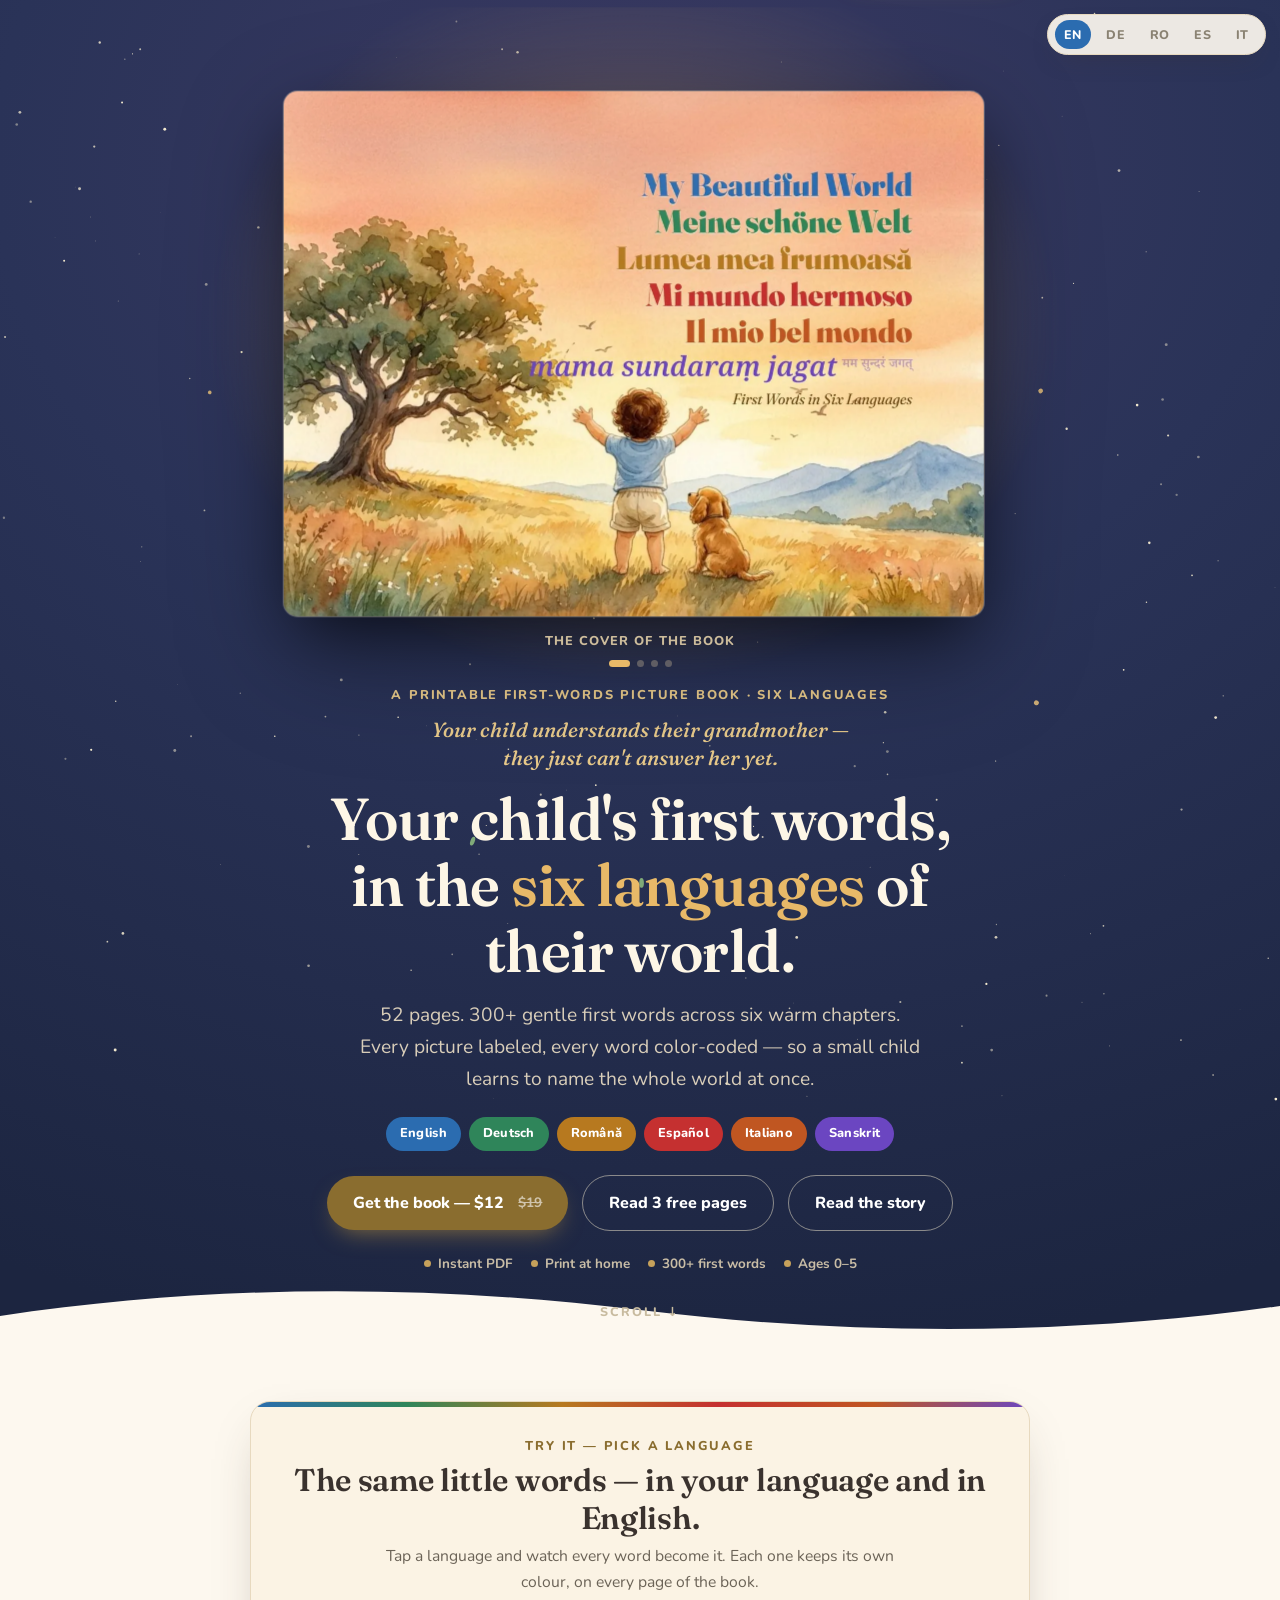
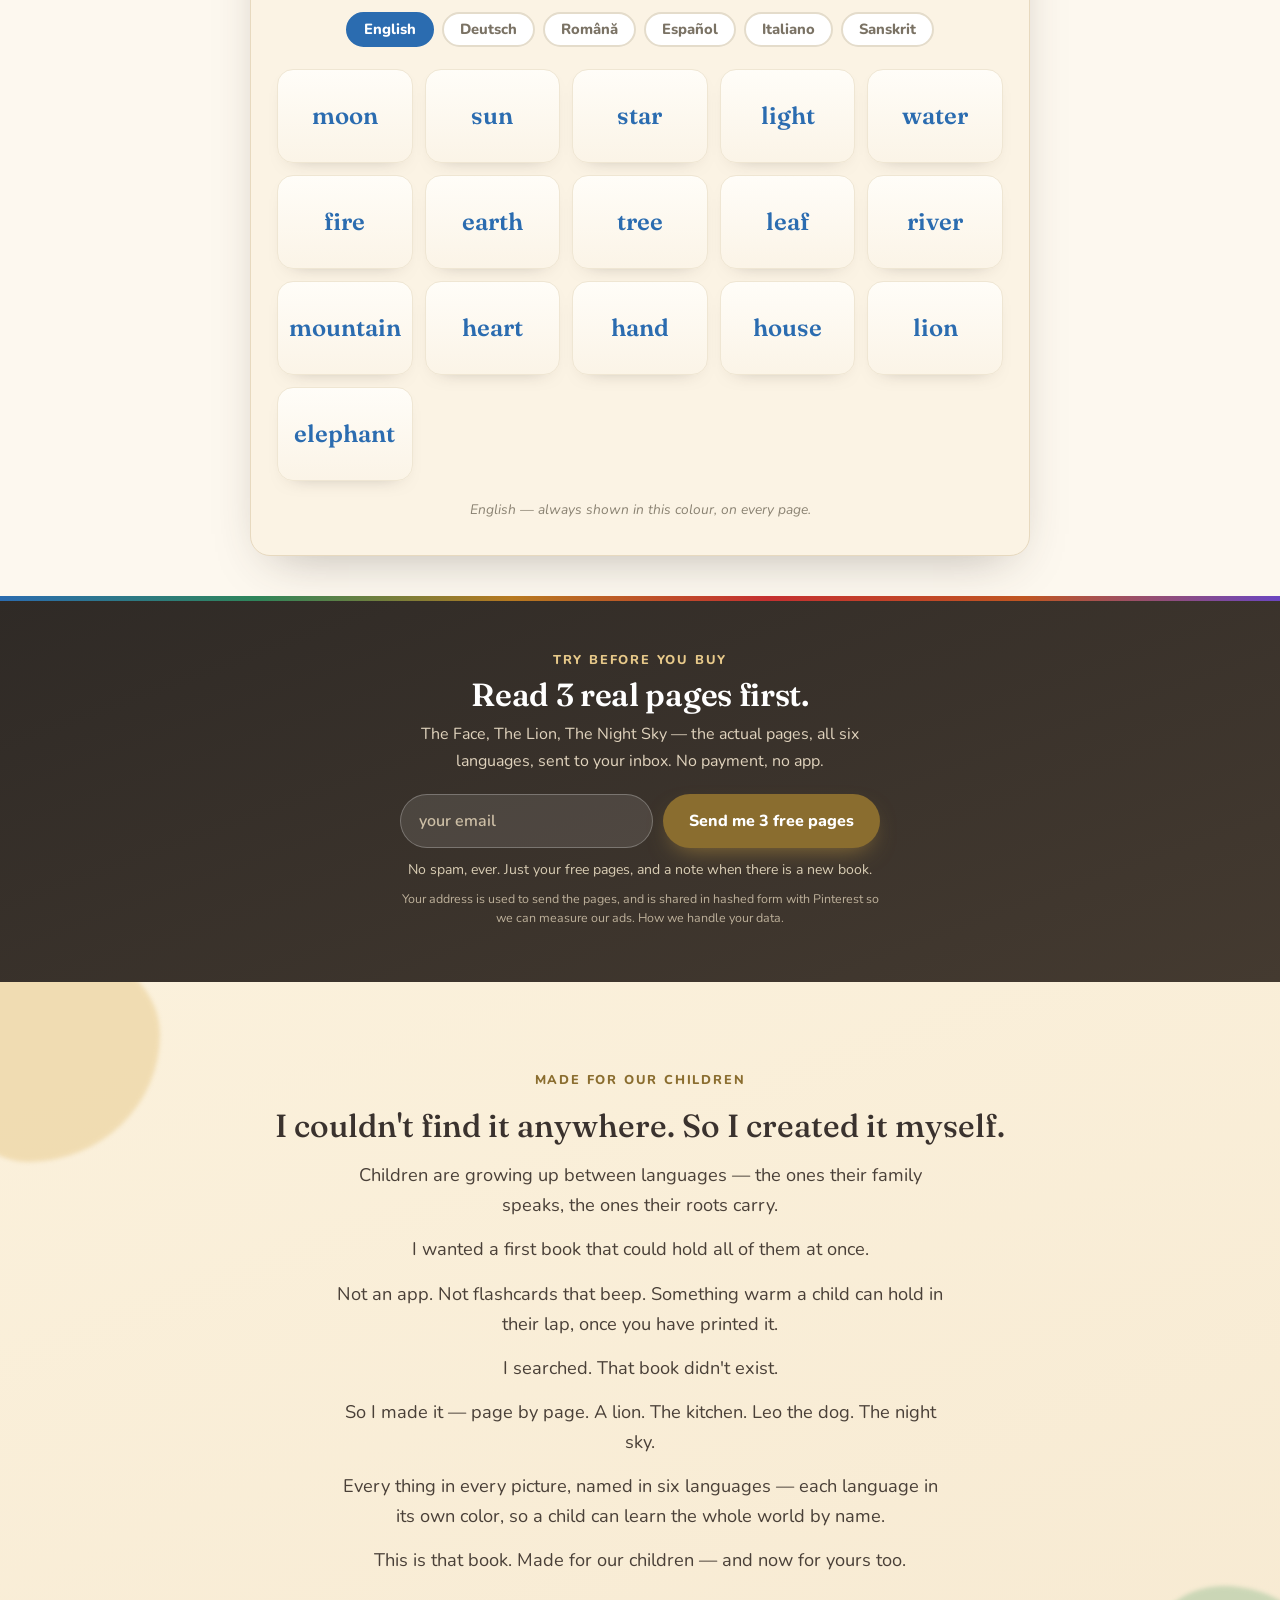
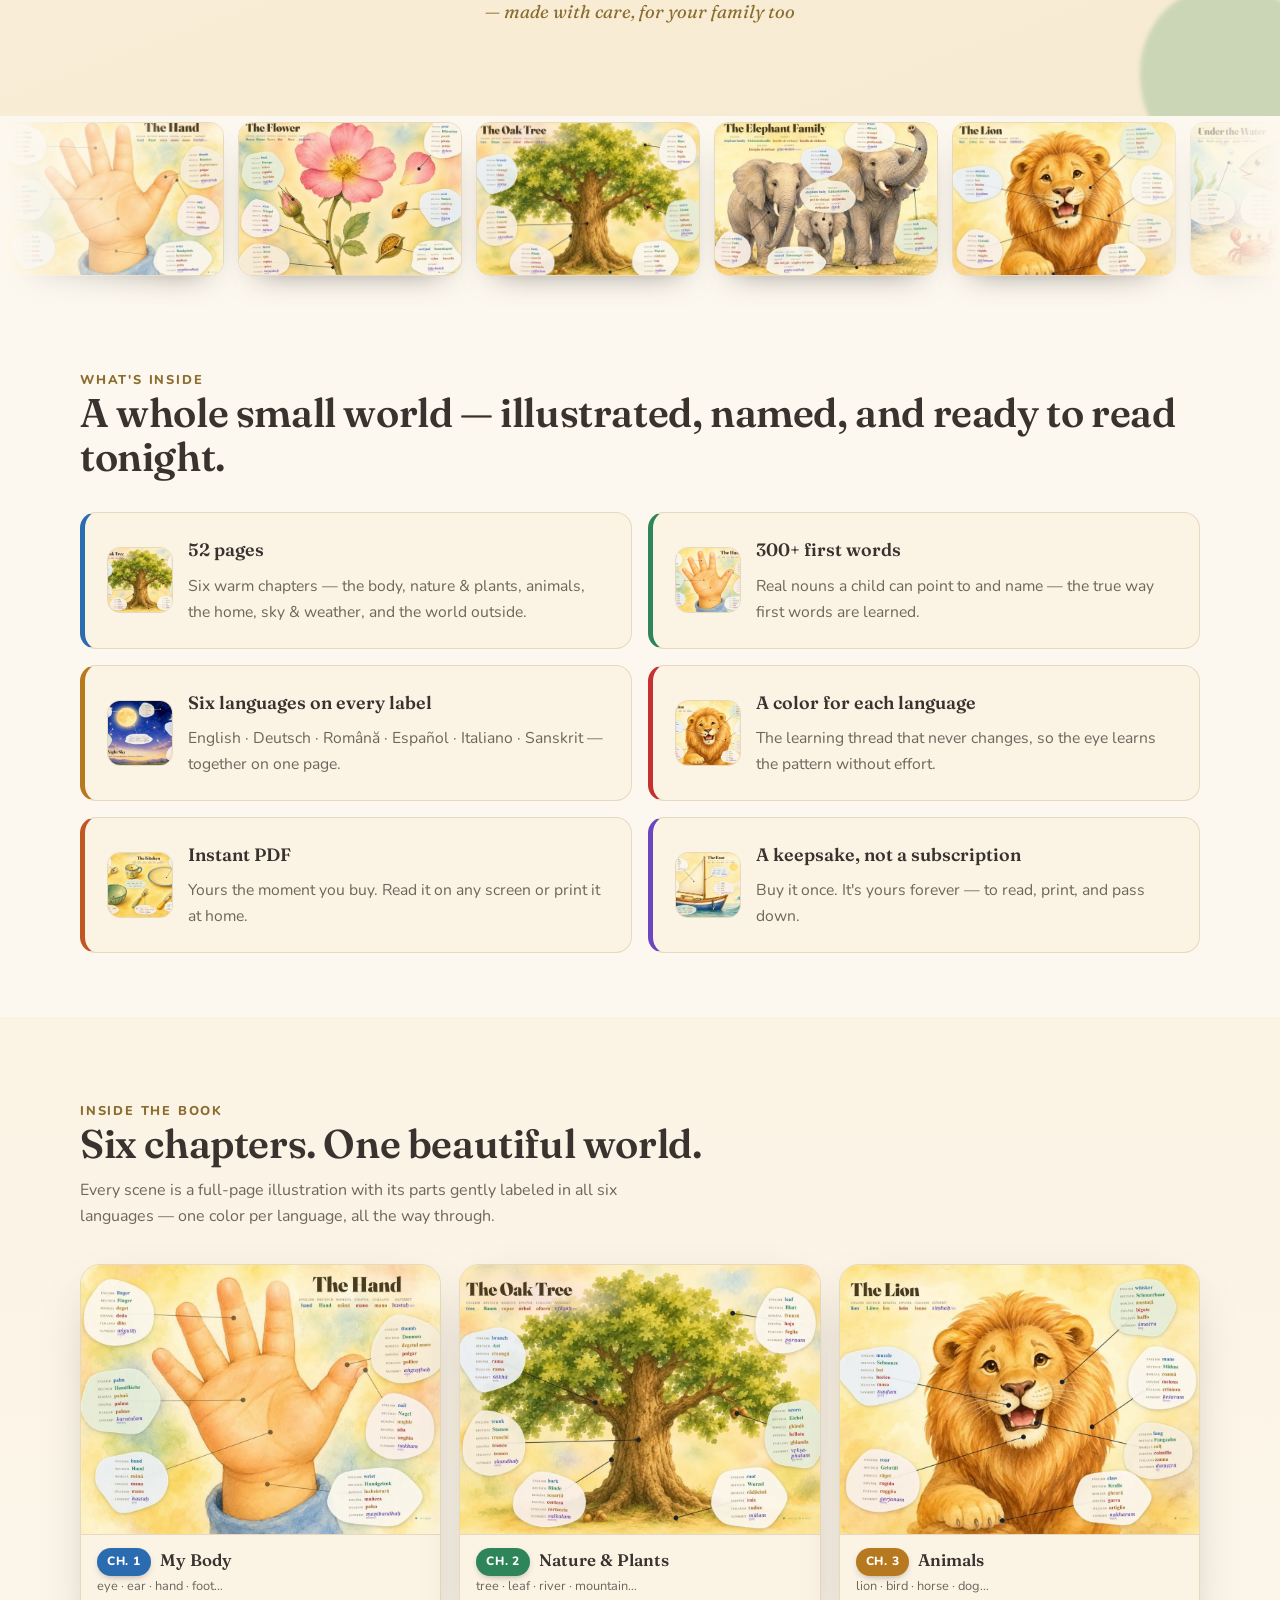
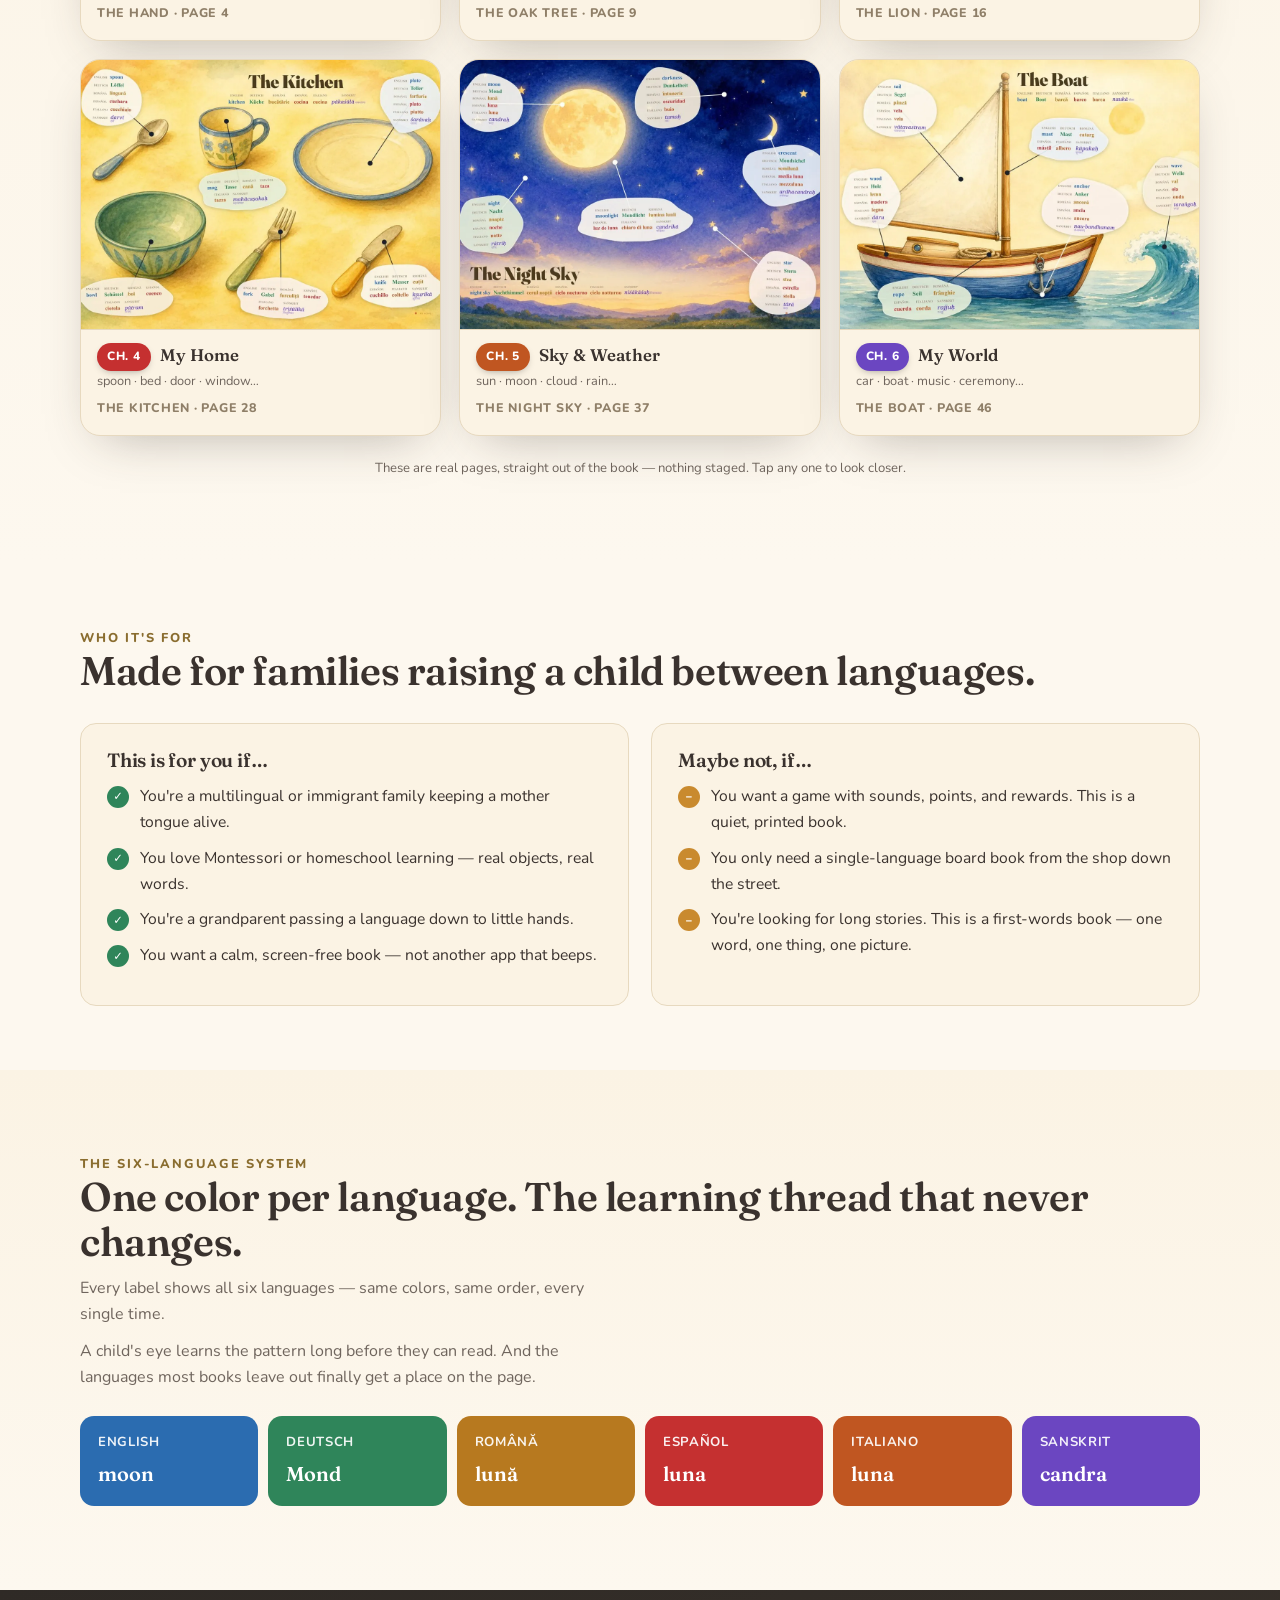
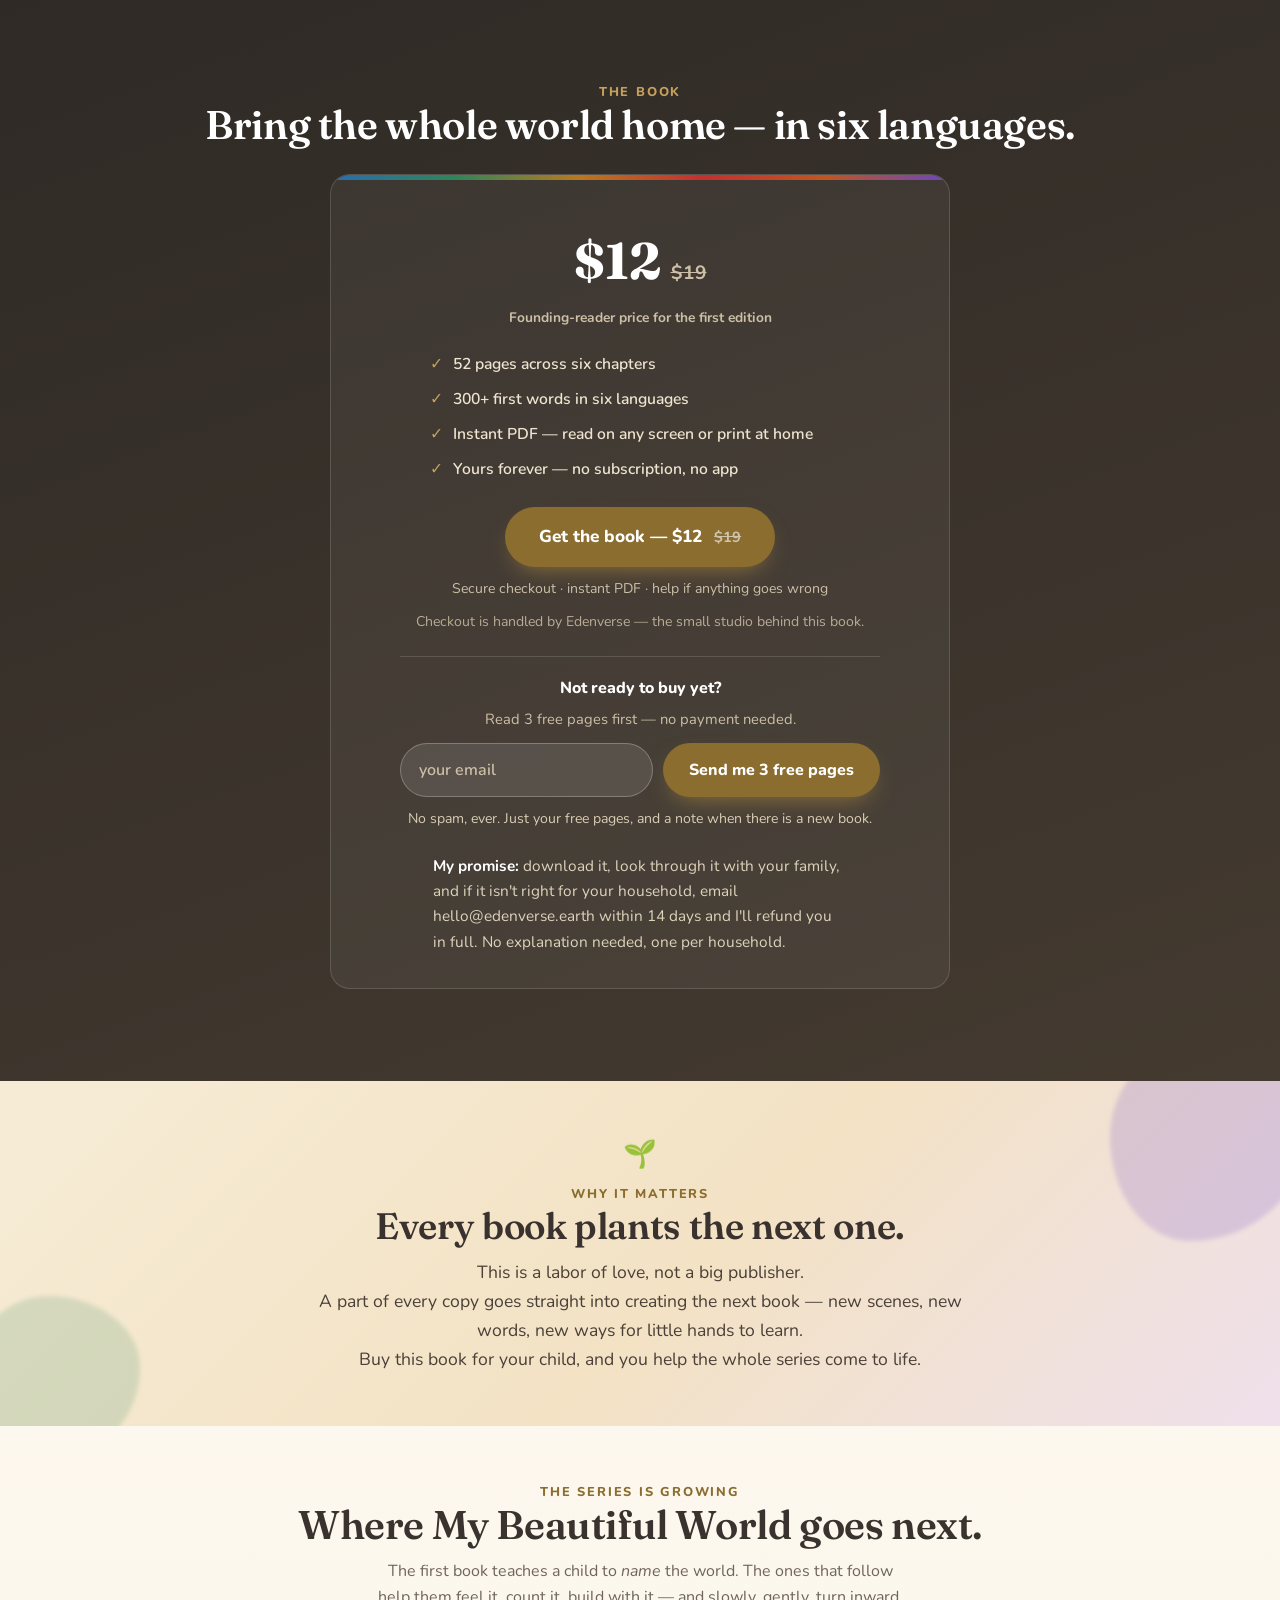
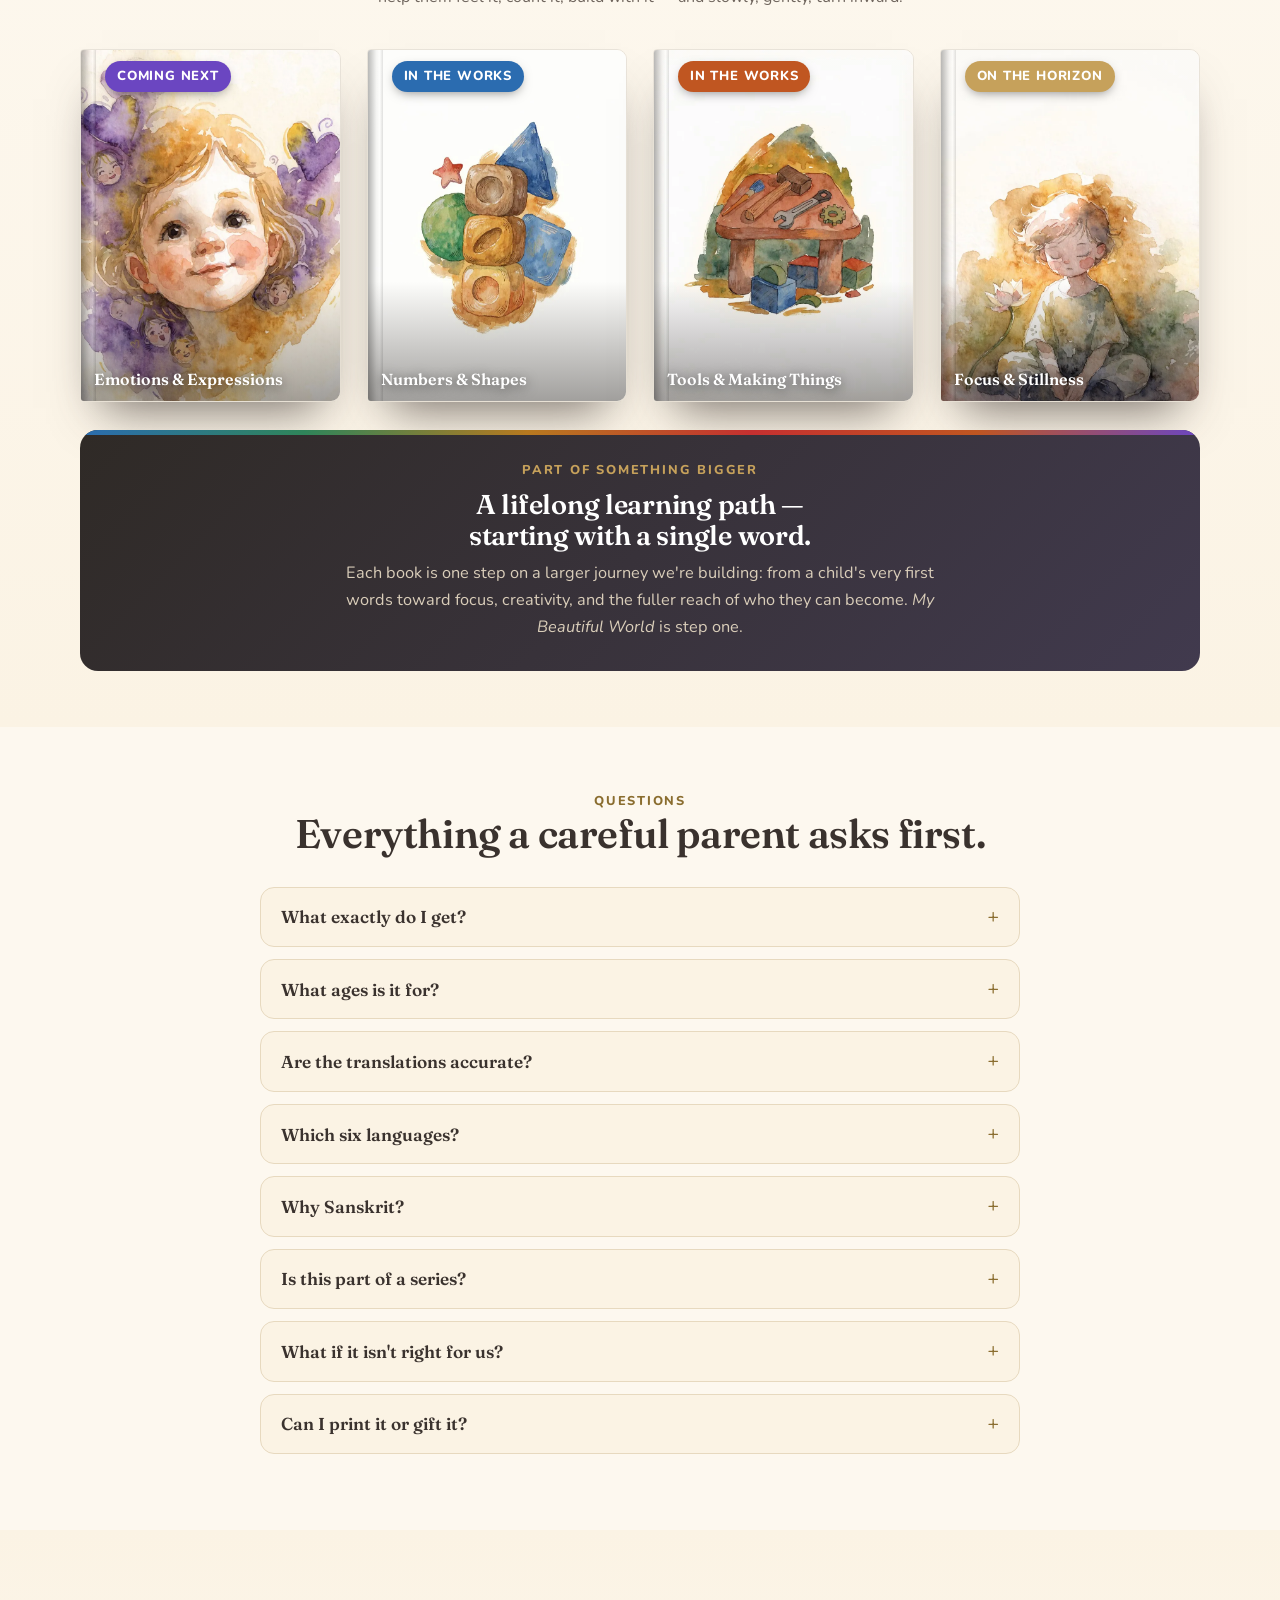
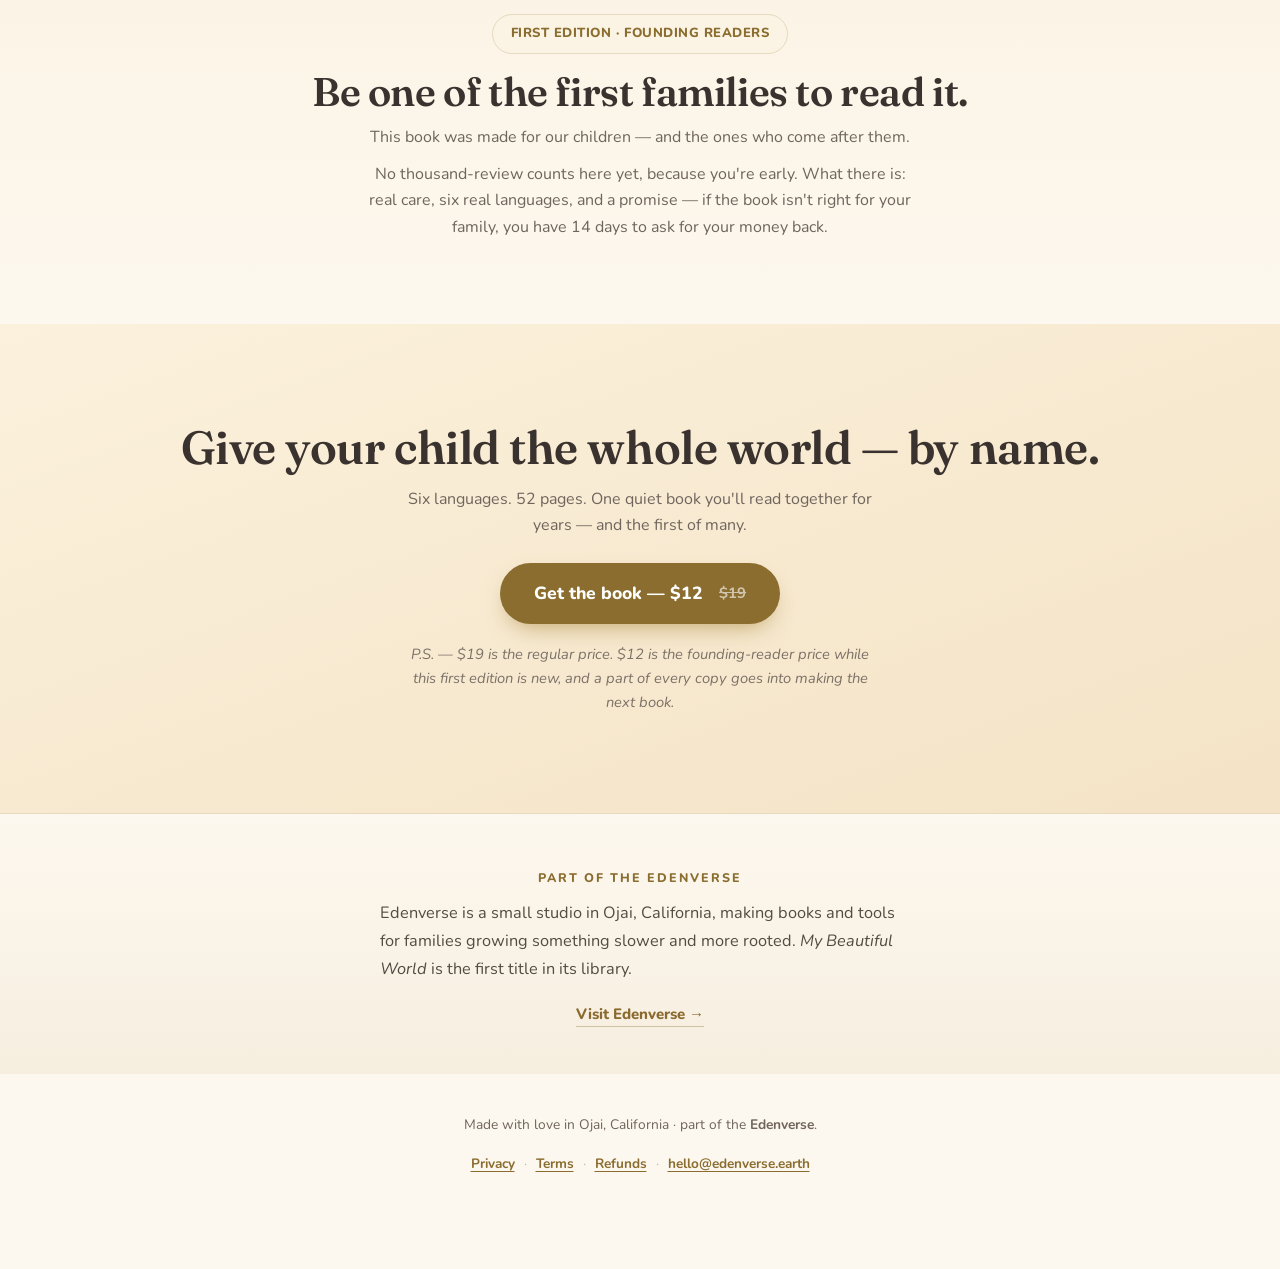
==== commit 8867af0d: "Conversion and accessibility pass: contrast, readability, weight, policies Implements the verified f" ====
--- a/index.html
+++ b/index.html
@@ -24,7 +24,7 @@
 <style>
 :root{
 --cream:#FDF8EF;--paper:#FBF3E4;--paper2:#F6EBD6;--ink:#3A322E;--ink-soft:#6f655d;--line:#e7d9bf;
---gold:#C6A15B;--gold-deep:#a9863f;
+--gold:#C6A15B;--gold-deep:#8A6D2F;--gold-btn:#8A6D2F;
 --en:#2b6cb0;--de:#2f855a;--ro:#b7791f;--es:#c53030;--it:#c05621;--sa:#6b46c1;
 --dusk-1:#1c2540;--dusk-2:#2a3358;--dusk-3:#3b3a63;--star:#f6ecd0;
 --r:20px;--shadow:0 18px 50px -22px rgba(58,50,46,.38);
@@ -35,13 +35,13 @@
 h1,h2,h3,.serif{font-family:Fraunces,Georgia,serif;line-height:1.12;font-weight:600;letter-spacing:-.01em}
 a{color:inherit;text-decoration:none}
 .wrap{width:min(1120px,92vw);margin:0 auto}
-.eyebrow{font-weight:800;text-transform:uppercase;letter-spacing:.16em;font-size:.72rem;color:var(--gold-deep)}
+.eyebrow{font-weight:800;text-transform:uppercase;letter-spacing:.14em;font-size:.8rem;color:var(--gold-deep)}
 .center{text-align:center}
 section{position:relative}
 .soft{color:var(--ink-soft)}
 
 /* buttons */
-.btn{display:inline-flex;align-items:center;justify-content:center;gap:.5em;background:var(--gold);color:#fff;font-family:Nunito;font-weight:800;border:none;cursor:pointer;padding:14px 26px;border-radius:999px;font-size:1rem;box-shadow:0 10px 24px -10px rgba(169,134,63,.8);transition:transform .15s ease,box-shadow .15s ease}
+.btn{display:inline-flex;align-items:center;justify-content:center;gap:.5em;background:var(--gold-btn);color:#fff;font-family:Nunito;font-weight:800;border:none;cursor:pointer;padding:14px 26px;border-radius:999px;font-size:1rem;box-shadow:0 10px 24px -10px rgba(169,134,63,.8);transition:transform .15s ease,box-shadow .15s ease}
 .btn:hover{transform:translateY(-2px);box-shadow:0 16px 30px -12px rgba(169,134,63,.9)}
 .btn.sm{padding:10px 20px;font-size:.9rem}
 .btn.ghost{background:transparent;color:#fff;border:1.5px solid rgba(246,236,208,.5);box-shadow:none}
@@ -73,12 +73,12 @@
 .hero h1 em{font-style:normal;color:#e8b968}
 .hero .lead{font-size:clamp(1.02rem,2.4vw,1.2rem);color:#d8cdb9;max-width:47ch;margin:0 auto 22px}
 .hero .pills{display:flex;flex-wrap:wrap;gap:8px;justify-content:center;margin:0 auto 24px;max-width:560px}
-.pill{font-weight:800;font-size:.72rem;color:#fff;padding:5px 13px;border-radius:999px;letter-spacing:.02em}
+.pill{font-weight:800;font-size:.8rem;color:#fff;padding:6px 14px;border-radius:999px;letter-spacing:.02em}
 .hero .cta-row{display:flex;flex-wrap:wrap;gap:14px;justify-content:center;align-items:center}
 .hero .microtrust{display:flex;flex-wrap:wrap;gap:8px 18px;justify-content:center;margin-top:22px;font-size:.84rem;color:#c9bda6;font-weight:700}
 .hero .microtrust span{display:inline-flex;align-items:center;gap:7px}
 .dotg{width:7px;height:7px;border-radius:50%;background:var(--gold);flex:0 0 auto}
-.scrollhint{position:absolute;bottom:22px;left:0;right:0;z-index:3;text-align:center;color:#bcae94;font-size:.7rem;letter-spacing:.18em;text-transform:uppercase;font-weight:800;animation:hint 2.4s ease-in-out infinite}
+.scrollhint{position:absolute;bottom:22px;left:0;right:0;z-index:3;text-align:center;color:#c8bb9f;font-size:.78rem;letter-spacing:.16em;text-transform:uppercase;font-weight:800;animation:hint 2.4s ease-in-out infinite}
 @keyframes hint{0%,100%{opacity:.45;transform:translateY(0)}50%{opacity:1;transform:translateY(5px)}}
 .dusk-divider{position:absolute;left:0;right:0;bottom:-1px;z-index:2;line-height:0}
 .dusk-divider svg{width:100%;height:70px;display:block}
@@ -132,11 +132,11 @@
 .scene:hover{transform:translateY(-4px)}
 .scene .art{aspect-ratio:4/3;overflow:hidden;background:linear-gradient(135deg,#F3EAD6,#E9DCC0);position:relative}
 .scene .art img{width:100%;height:100%;object-fit:cover;display:block}
-.scene .cap .chtag{display:inline-block;vertical-align:2px;margin-right:9px;color:#fff;font-weight:800;font-size:.6rem;letter-spacing:.08em;text-transform:uppercase;padding:3px 9px;border-radius:999px;box-shadow:0 3px 9px -4px rgba(0,0,0,.45)}
+.scene .cap .chtag{display:inline-block;vertical-align:1px;margin-right:9px;color:#fff;font-weight:800;font-size:.75rem;letter-spacing:.06em;text-transform:uppercase;padding:4px 10px;border-radius:999px;box-shadow:0 3px 9px -4px rgba(0,0,0,.45)}
 .scene .cap{padding:12px 16px 16px;border-top:1px solid var(--line)}
 .scene .cap b{font-family:Fraunces;font-weight:600;font-size:1.05rem}
 .scene .cap span{font-size:.8rem;color:var(--ink-soft);display:block}
-.scene .cap .pgref{display:block;margin-top:6px;font-style:normal;font-size:.7rem;letter-spacing:.06em;text-transform:uppercase;font-weight:800;color:#a8977f}
+.scene .cap .pgref{display:block;margin-top:6px;font-style:normal;font-size:.78rem;letter-spacing:.06em;text-transform:uppercase;font-weight:800;color:#8f7f68}
 
 /* who for */
 .split{display:grid;grid-template-columns:1fr 1fr;gap:22px;margin-top:30px}
@@ -150,7 +150,7 @@
 /* color system */
 .langrow{display:flex;flex-wrap:wrap;gap:10px;margin-top:26px}
 .langrow .lg{flex:1 1 150px;border-radius:14px;padding:16px 18px;color:#fff;font-weight:800}
-.lg small{display:block;font-weight:700;opacity:.85;font-size:.74rem;letter-spacing:.06em;text-transform:uppercase}
+.lg small{display:block;font-weight:700;opacity:.92;font-size:.82rem;letter-spacing:.05em;text-transform:uppercase}
 .lg b{font-family:Fraunces;font-weight:600;font-size:1.25rem;display:block;margin-top:3px}
 
 /* offer */
@@ -164,13 +164,13 @@
 .incl{text-align:left;max-width:420px;margin:22px auto 0}
 .incl div{display:flex;gap:10px;margin:9px 0;font-weight:600;font-size:.98rem;color:#efe4cf}
 .incl .ck{color:var(--gold);font-weight:900}
-.guar{margin-top:22px;font-size:.94rem;color:#d9cdb4}
+.guar{margin-top:22px;font-size:.96rem;color:#ddd2ba;text-align:left;max-width:46ch;margin-left:auto;margin-right:auto}
 .guar b{color:#fff}
 .capture{max-width:480px;margin:0 auto}
 .cform{display:flex;gap:10px;margin-top:8px}
 .cform input{flex:1;padding:15px 18px;border-radius:999px;border:1px solid rgba(255,255,255,.25);background:rgba(255,255,255,.1);color:#fff;font-family:Nunito;font-weight:600;font-size:1rem;outline:none}
 .cform input::placeholder{color:#cdbfa6}
-.cnote{font-size:.82rem;color:#cdbfa6;margin-top:10px}
+.cnote{font-size:.88rem;color:#d9cdb4;margin-top:10px}
 .ok{display:none;background:rgba(255,255,255,.08);border:1px solid rgba(255,255,255,.2);border-radius:14px;padding:16px;margin-top:10px;font-weight:700;color:#fff}
 
 /* give-back band */
@@ -246,7 +246,7 @@
  animation:float 8s ease-in-out infinite}
 .world-wrap::after{content:"";position:absolute;inset:0;border-radius:14px;pointer-events:none;z-index:2;
  background:linear-gradient(158deg,rgba(255,246,222,.16),transparent 40%)}
-.pagecap{position:relative;z-index:3;margin:2px auto 16px;font-size:.72rem;letter-spacing:.08em;text-transform:uppercase;font-weight:800;color:#dcc9a4;opacity:.92}
+.pagecap{position:relative;z-index:3;margin:2px auto 16px;font-size:.8rem;letter-spacing:.08em;text-transform:uppercase;font-weight:800;color:#dcc9a4;opacity:.92}
 
 
 /* full-bleed illustrated-scene ribbon */
@@ -270,7 +270,7 @@
 .gal .scene.peekable{cursor:pointer}
 .gal .scene.peekable:focus-visible{outline:3px solid var(--gold);outline-offset:2px}
 .gal .scene .peek-badge{position:absolute;bottom:10px;right:10px;z-index:3;background:rgba(58,50,46,.85);color:#fff;font-weight:800;
- font-size:.6rem;letter-spacing:.08em;text-transform:uppercase;padding:6px 11px;border-radius:999px;opacity:0;transform:translateY(6px);
+ font-size:.76rem;letter-spacing:.06em;text-transform:uppercase;padding:8px 14px;border-radius:999px;opacity:0;transform:translateY(6px);
  transition:opacity .25s,transform .25s;display:inline-flex;align-items:center;gap:6px}
 .gal .scene.peekable:hover .peek-badge,.gal .scene.peekable:focus-visible .peek-badge{opacity:1;transform:none}
 
@@ -284,7 +284,7 @@
 .book3d .cover::after{content:"";position:absolute;inset:0;z-index:2;background:linear-gradient(180deg,rgba(255,255,255,.12),transparent 26%,transparent 66%,rgba(24,20,17,.4))}
 .book3d .titleplate{position:absolute;left:13px;right:13px;bottom:13px;z-index:3}
 .book3d .titleplate .tt{font-family:Fraunces;font-weight:600;color:#fff;font-size:1rem;line-height:1.14;text-shadow:0 2px 12px rgba(0,0,0,.6)}
-.book3d .spinchip{position:absolute;top:11px;left:24px;z-index:3;background:var(--c);color:#fff;font-weight:800;font-size:.55rem;letter-spacing:.1em;text-transform:uppercase;padding:4px 9px;border-radius:999px;box-shadow:0 4px 12px -4px rgba(0,0,0,.5)}
+.book3d .spinchip{position:absolute;top:11px;left:24px;z-index:3;background:var(--c);color:#fff;font-weight:800;font-size:.82rem;letter-spacing:.06em;text-transform:uppercase;padding:5px 12px;border-radius:999px;box-shadow:0 4px 12px -4px rgba(0,0,0,.5)}
 .book3d .status{margin-top:13px;text-align:center;font-weight:800;font-size:.62rem;letter-spacing:.12em;text-transform:uppercase;color:var(--c)}
 .book3d .status b{display:block;font-family:Fraunces;font-weight:600;font-size:1rem;letter-spacing:0;text-transform:none;color:var(--ink);margin-top:4px}
 @media(max-width:820px){.shelf{grid-template-columns:repeat(2,1fr);gap:24px}}
@@ -312,7 +312,7 @@
 .peek .plabel{margin:12px 20px 2px;text-align:center;font-size:.84rem;color:var(--ink-soft)}
 .peek .langpills{display:flex;flex-wrap:wrap;gap:8px;justify-content:center;padding:8px 18px 2px}
 .peek .lpill{border:none;cursor:pointer;color:#fff;font-family:Nunito;font-weight:800;padding:8px 15px;border-radius:999px;opacity:.4;transition:opacity .2s,transform .2s,box-shadow .2s}
-.peek .lpill small{font-size:.78rem;letter-spacing:.02em}
+.peek .lpill small{font-size:.86rem;letter-spacing:.02em}
 .peek .lpill.on{opacity:1;transform:translateY(-2px);box-shadow:0 9px 18px -8px rgba(0,0,0,.5)}
 .peek .word{text-align:center;font-family:Fraunces;font-weight:600;font-size:1.55rem;padding:12px 18px 4px;min-height:1.2em;transition:color .25s}
 .peek .pnote{text-align:center;font-size:.78rem;color:var(--ink-soft);padding:0 24px 12px;max-width:44ch;margin:0 auto}
@@ -323,7 +323,7 @@
 </style>
 <style>
 #langbar{position:fixed;top:14px;right:14px;z-index:90;display:flex;gap:6px;align-items:center;background:rgba(253,248,239,.92);backdrop-filter:blur(10px);border:1px solid var(--line);border-radius:999px;padding:5px 7px;box-shadow:0 10px 26px -14px rgba(58,50,46,.55)}
-#langbar button{border:none;background:transparent;cursor:pointer;font-family:Nunito,sans-serif;font-weight:800;font-size:.74rem;letter-spacing:.06em;text-transform:uppercase;color:#8a8272;padding:6px 9px;border-radius:999px;transition:.18s}
+#langbar button{border:none;background:transparent;cursor:pointer;font-family:Nunito,sans-serif;font-weight:800;font-size:.78rem;letter-spacing:.06em;text-transform:uppercase;color:#8a8272;padding:6px 9px;border-radius:999px;transition:.18s}
 #langbar button:hover{color:var(--ink)}
 #langbar button.on{color:#fff}
 @media(max-width:560px){#langbar{top:auto;bottom:78px;right:10px;padding:4px 6px}#langbar button{font-size:.68rem;padding:5px 7px}}
@@ -392,12 +392,32 @@
 #bar .free{font-family:Nunito;font-weight:800;font-size:.88rem;color:var(--gold-deep);text-decoration:underline;text-underline-offset:3px;white-space:nowrap}
 #msticky .free{display:block;font-family:Nunito;font-weight:800;font-size:.78rem;line-height:1.2;margin-top:1px;color:var(--gold-deep);text-decoration:underline;text-underline-offset:2px}
 @media(max-width:560px){#bar .free{display:none}}
+
+/* ===== touch targets: 44px on anything a finger drives ===== */
+@media (pointer:coarse){
+  #langbar button{min-height:44px;min-width:44px;padding:6px 12px}
+  .wxlangs button,.peek .lpill{min-height:44px;padding-top:12px;padding-bottom:12px}
+  .pagedots button{position:relative}
+  .pagedots button::after{content:"";position:absolute;left:50%;top:50%;transform:translate(-50%,-50%);width:44px;height:44px}
+  #msticky .free{position:relative}
+  #msticky .free::after{content:"";position:absolute;left:-6px;right:-6px;top:50%;transform:translateY(-50%);height:44px}
+  .q>button{min-height:52px}
+}
+
+/* ===== long copy reads faster left-aligned ===== */
+.readleft{text-align:left;margin-left:auto;margin-right:auto}
+
+/* ===== footer policy row + form disclosure ===== */
+.legal{margin-top:14px;font-size:.85rem;line-height:2.1}
+.legal a{color:var(--gold-deep);font-weight:700;text-decoration:underline;text-underline-offset:3px}
+.legal span{opacity:.45;margin:0 9px}
+.formnote{font-size:.78rem;color:#bdb09a;margin-top:9px;line-height:1.5}
 </style>
 <style>
 .umbrella{background:linear-gradient(180deg,#FDF8EF,#F6EEDF);padding:54px 0 46px;border-top:1px solid var(--line)}
 .ubox{max-width:640px;margin:0 auto;text-align:center}
-.ueyebrow{font-family:Nunito,sans-serif;font-weight:800;font-size:.7rem;letter-spacing:.18em;text-transform:uppercase;color:var(--gold);margin-bottom:12px}
-.utext{font-size:1.02rem;line-height:1.7;color:#5c5349;margin:0 auto 18px;max-width:52ch}
+.ueyebrow{font-family:Nunito,sans-serif;font-weight:800;font-size:.78rem;letter-spacing:.16em;text-transform:uppercase;color:var(--gold-deep);margin-bottom:12px}
+.utext{font-size:1.02rem;line-height:1.7;color:#544b42;margin:0 auto 18px;max-width:52ch;text-align:left}
 .ulink{font-family:Nunito,sans-serif;font-weight:800;font-size:.94rem;color:#8a6a2f;text-decoration:none;border-bottom:1px solid rgba(138,106,47,.35);padding-bottom:2px}
 .ulink:hover{color:var(--gold)}
 footer a{color:inherit}
@@ -406,6 +426,25 @@
 <script>
 !function(w,d,s,u,n,a,b){if(w[n])return;a=w[n]={q:[],t:+new Date,s:[],o:u,track:function(){a.q.push([+new Date].concat([].slice.call(arguments)))},setScope:function(){a.s=[].slice.call(arguments).filter(function(x){return typeof x==="string"});a.q.push([+new Date,"setScope"].concat(a.s))},scope:function(){var c=[].slice.call(arguments);return{track:function(){a.q.push([+new Date].concat([].slice.call(arguments)).concat([{__scope:c}]))}}}};b=d.createElement(s);b.async=1;b.src=u+"/s.js";d.getElementsByTagName(s)[0].parentNode.insertBefore(b,d.getElementsByTagName(s)[0])}(window,document,"script","https://t.whop.tw","whop");whop.setScope("biz_i4Iu6EHe9rl1lC");whop.track("page");
 </script>
+<script type="application/ld+json">
+{"@context":"https://schema.org","@type":"Product",
+ "name":"My Beautiful World — First Words in Six Languages",
+ "image":["https://library.edenverse.earth/assets/cover-square.jpg"],
+ "description":"A printable 52-page first-words picture book. 300+ everyday words, illustrated and labelled in English, German, Romanian, Spanish, Italian and Sanskrit, one colour per language. Instant PDF for ages 0-5.",
+ "brand":{"@type":"Brand","name":"Edenverse"},
+ "url":"https://library.edenverse.earth/",
+ "inLanguage":["en","de","ro","es","it","sa"],
+ "isFamilyFriendly":true,
+ "audience":{"@type":"PeopleAudience","suggestedMinAge":0,"suggestedMaxAge":5},
+ "offers":{"@type":"Offer",
+   "url":"https://library.edenverse.earth/",
+   "price":"12.00","priceCurrency":"USD",
+   "availability":"https://schema.org/InStock",
+   "itemCondition":"https://schema.org/NewCondition",
+   "seller":{"@type":"Organization","name":"Edenverse","url":"https://edenverse.earth"},
+   "hasMerchantReturnPolicy":{"@type":"MerchantReturnPolicy","applicableCountry":"US",
+     "returnPolicyCategory":"https://schema.org/MerchantReturnFiniteReturnWindow","merchantReturnDays":14}}}
+</script>
 </head>
 <body>
 <div id="langbar" role="group" aria-label="Choose language"></div>
@@ -425,10 +464,10 @@
     <div class="world-wrap" id="world">
       <div class="glow"></div>
       <div class="flip" id="flip">
-        <img class="world-photo on" src="/assets/hero/cover.jpg" width="1400" height="1050" fetchpriority="high" decoding="async" alt="The cover of My Beautiful World — a small child looking out over a valley at sunset, with the title in six languages" />
-        <img class="world-photo" data-src="/assets/hero/face.jpg" width="1400" height="1050" decoding="async" alt="A real page from the book — The Face, with every part labelled in English, German, Romanian, Spanish, Italian and Sanskrit" />
-        <img class="world-photo" data-src="/assets/hero/oak.jpg" width="1400" height="1050" decoding="async" alt="A real page from the book — The Oak Tree, with every part labelled in six languages" />
-        <img class="world-photo" data-src="/assets/hero/lion.jpg" width="1400" height="1050" decoding="async" alt="A real page from the book — The Lion, with every part labelled in six languages" />
+        <img class="world-photo on" src="/assets/hero/cover.webp" width="1400" height="1050" fetchpriority="high" decoding="async" alt="The cover of My Beautiful World — a small child looking out over a valley at sunset, with the title in six languages" />
+        <img class="world-photo" data-src="/assets/hero/face.webp" width="1400" height="1050" decoding="async" alt="A real page from the book — The Face, with every part labelled in English, German, Romanian, Spanish, Italian and Sanskrit" />
+        <img class="world-photo" data-src="/assets/hero/oak.webp" width="1400" height="1050" decoding="async" alt="A real page from the book — The Oak Tree, with every part labelled in six languages" />
+        <img class="world-photo" data-src="/assets/hero/lion.webp" width="1400" height="1050" decoding="async" alt="A real page from the book — The Lion, with every part labelled in six languages" />
       </div>
     </div>
     <div class="pagecap" id="pagecap">
@@ -439,7 +478,7 @@
     </div>
     <div class="pagedots" id="pagedots" aria-label="Choose a page to preview"></div>
 
-    <div class="eyebrow">A first-words picture book · six languages</div>
+    <div class="eyebrow">A printable first-words picture book · six languages</div>
     <p class="heropain">Your child understands their grandmother — they just can't answer her yet.</p>
     <h1 data-i18n-html="hero">Your child's first words, in the <em>six languages</em> of their world.</h1>
     <p class="lead">52 pages. 300+ gentle first words across six warm chapters. Every picture labeled, every word color-coded — so a small child learns to name the whole world at once.</p>
@@ -545,7 +584,8 @@
         <button class="btn" type="submit">Send me 3 free pages</button>
       </form>
       <div class="ok">💛 You're on the list — here are your 3 free pages.<a class="btn dlbtn" href="https://library.edenverse.earth/assets/My-Beautiful-World-Sample.pdf" target="_blank" rel="noopener" download>Download your 3 free pages</a><span class="dlnote">The Face · The Lion · The Night Sky — real pages from the book.</span></div>
-      <div class="cnote">No spam, ever. Just your free pages and one note when the book is live.</div>
+      <div class="cnote">No spam, ever. Just your free pages, and a note when there is a new book.</div>
+      <div class="formnote" data-i18n-html="formnote">Your address is used to send the pages, and is shared in hashed form with Pinterest so we can measure our ads. <a href="/privacy.html">How we handle your data</a>.</div>
     </div>
   </div>
 </section>
@@ -559,7 +599,7 @@
     <p class="big">I couldn't find it anywhere. So I created it myself.</p>
     <p>Children are growing up between languages — the ones their family speaks, the ones their roots carry.</p>
     <p>I wanted a first book that could hold all of them at once.</p>
-    <p>Not an app. Not flashcards that beep. Something warm a child could hold in their lap.</p>
+    <p>Not an app. Not flashcards that beep. Something warm a child can hold in their lap, once you have printed it.</p>
     <p>I searched. That book didn't exist.</p>
     <p>So I made it — page by page. A lion. The kitchen. Leo the dog. The night sky.</p>
     <p>Every thing in every picture, named in six languages — each language in its own color, so a child can learn the whole world by name.</p>
@@ -569,7 +609,7 @@
 </section>
 
 <div class="strip" aria-hidden="true">
-  <div class="striprow"><img src="/assets/pages/hand.jpg" alt="" loading="lazy" decoding="async" /><img src="/assets/pages/s/flower.jpg" alt="" loading="lazy" decoding="async" /><img src="/assets/pages/oak.jpg" alt="" loading="lazy" decoding="async" /><img src="/assets/pages/s/elephant.jpg" alt="" loading="lazy" decoding="async" /><img src="/assets/pages/lion.jpg" alt="" loading="lazy" decoding="async" /><img src="/assets/pages/s/water.jpg" alt="" loading="lazy" decoding="async" /><img src="/assets/pages/kitchen.jpg" alt="" loading="lazy" decoding="async" /><img src="/assets/pages/s/horse.jpg" alt="" loading="lazy" decoding="async" /><img src="/assets/pages/night.jpg" alt="" loading="lazy" decoding="async" /><img src="/assets/pages/s/garden.jpg" alt="" loading="lazy" decoding="async" /><img src="/assets/pages/boat.jpg" alt="" loading="lazy" decoding="async" /><img src="/assets/pages/s/music.jpg" alt="" loading="lazy" decoding="async" /><img src="/assets/pages/hand.jpg" alt="" loading="lazy" decoding="async" /><img src="/assets/pages/s/flower.jpg" alt="" loading="lazy" decoding="async" /><img src="/assets/pages/oak.jpg" alt="" loading="lazy" decoding="async" /><img src="/assets/pages/s/elephant.jpg" alt="" loading="lazy" decoding="async" /><img src="/assets/pages/lion.jpg" alt="" loading="lazy" decoding="async" /><img src="/assets/pages/s/water.jpg" alt="" loading="lazy" decoding="async" /><img src="/assets/pages/kitchen.jpg" alt="" loading="lazy" decoding="async" /><img src="/assets/pages/s/horse.jpg" alt="" loading="lazy" decoding="async" /><img src="/assets/pages/night.jpg" alt="" loading="lazy" decoding="async" /><img src="/assets/pages/s/garden.jpg" alt="" loading="lazy" decoding="async" /><img src="/assets/pages/boat.jpg" alt="" loading="lazy" decoding="async" /><img src="/assets/pages/s/music.jpg" alt="" loading="lazy" decoding="async" /></div>
+  <div class="striprow"><img src="/assets/pages/hand.webp" alt="" loading="lazy" decoding="async" /><img src="/assets/pages/s/flower.webp" alt="" loading="lazy" decoding="async" /><img src="/assets/pages/oak.webp" alt="" loading="lazy" decoding="async" /><img src="/assets/pages/s/elephant.webp" alt="" loading="lazy" decoding="async" /><img src="/assets/pages/lion.webp" alt="" loading="lazy" decoding="async" /><img src="/assets/pages/s/water.webp" alt="" loading="lazy" decoding="async" /><img src="/assets/pages/kitchen.webp" alt="" loading="lazy" decoding="async" /><img src="/assets/pages/s/horse.webp" alt="" loading="lazy" decoding="async" /><img src="/assets/pages/night.webp" alt="" loading="lazy" decoding="async" /><img src="/assets/pages/s/garden.webp" alt="" loading="lazy" decoding="async" /><img src="/assets/pages/boat.webp" alt="" loading="lazy" decoding="async" /><img src="/assets/pages/s/music.webp" alt="" loading="lazy" decoding="async" /><img src="/assets/pages/hand.webp" alt="" loading="lazy" decoding="async" /><img src="/assets/pages/s/flower.webp" alt="" loading="lazy" decoding="async" /><img src="/assets/pages/oak.webp" alt="" loading="lazy" decoding="async" /><img src="/assets/pages/s/elephant.webp" alt="" loading="lazy" decoding="async" /><img src="/assets/pages/lion.webp" alt="" loading="lazy" decoding="async" /><img src="/assets/pages/s/water.webp" alt="" loading="lazy" decoding="async" /><img src="/assets/pages/kitchen.webp" alt="" loading="lazy" decoding="async" /><img src="/assets/pages/s/horse.webp" alt="" loading="lazy" decoding="async" /><img src="/assets/pages/night.webp" alt="" loading="lazy" decoding="async" /><img src="/assets/pages/s/garden.webp" alt="" loading="lazy" decoding="async" /><img src="/assets/pages/boat.webp" alt="" loading="lazy" decoding="async" /><img src="/assets/pages/s/music.webp" alt="" loading="lazy" decoding="async" /></div>
 </div>
 
 <!-- WHAT'S INSIDE -->
@@ -578,12 +618,12 @@
     <div class="eyebrow reveal">What's inside</div>
     <h2 class="reveal">A whole small world — illustrated, named, and ready to read tonight.</h2>
     <div class="feat">
-      <div class="fcard reveal"><img class="fthumb" src="/assets/pages/oak.jpg" width="1000" height="750" alt="" loading="lazy" decoding="async" /><b>52 pages</b><span>Six warm chapters — the body, nature &amp; plants, animals, the home, sky &amp; weather, and the world outside.</span></div>
-      <div class="fcard reveal"><img class="fthumb" src="/assets/pages/hand.jpg" width="1000" height="750" alt="" loading="lazy" decoding="async" /><b>300+ first words</b><span>Real nouns a child can point to and name — the true way first words are learned.</span></div>
-      <div class="fcard reveal"><img class="fthumb" src="/assets/pages/night.jpg" width="1000" height="750" alt="" loading="lazy" decoding="async" /><b>Six languages on every label</b><span>English · Deutsch · Română · Español · Italiano · Sanskrit — together on one page.</span></div>
-      <div class="fcard reveal"><img class="fthumb" src="/assets/pages/lion.jpg" width="1000" height="750" alt="" loading="lazy" decoding="async" /><b>A color for each language</b><span>The learning thread that never changes, so the eye learns the pattern without effort.</span></div>
-      <div class="fcard reveal"><img class="fthumb" src="/assets/pages/kitchen.jpg" width="1000" height="750" alt="" loading="lazy" decoding="async" /><b>Instant PDF</b><span>Yours the moment you buy. Read it on any screen or print it at home.</span></div>
-      <div class="fcard reveal"><img class="fthumb" src="/assets/pages/boat.jpg" width="1000" height="750" alt="" loading="lazy" decoding="async" /><b>A keepsake, not a subscription</b><span>Buy it once. It's yours forever — to read, print, and pass down.</span></div>
+      <div class="fcard reveal"><img class="fthumb" src="/assets/pages/oak.webp" width="1000" height="750" alt="" loading="lazy" decoding="async" /><b>52 pages</b><span>Six warm chapters — the body, nature &amp; plants, animals, the home, sky &amp; weather, and the world outside.</span></div>
+      <div class="fcard reveal"><img class="fthumb" src="/assets/pages/hand.webp" width="1000" height="750" alt="" loading="lazy" decoding="async" /><b>300+ first words</b><span>Real nouns a child can point to and name — the true way first words are learned.</span></div>
+      <div class="fcard reveal"><img class="fthumb" src="/assets/pages/night.webp" width="1000" height="750" alt="" loading="lazy" decoding="async" /><b>Six languages on every label</b><span>English · Deutsch · Română · Español · Italiano · Sanskrit — together on one page.</span></div>
+      <div class="fcard reveal"><img class="fthumb" src="/assets/pages/lion.webp" width="1000" height="750" alt="" loading="lazy" decoding="async" /><b>A color for each language</b><span>The learning thread that never changes, so the eye learns the pattern without effort.</span></div>
+      <div class="fcard reveal"><img class="fthumb" src="/assets/pages/kitchen.webp" width="1000" height="750" alt="" loading="lazy" decoding="async" /><b>Instant PDF</b><span>Yours the moment you buy. Read it on any screen or print it at home.</span></div>
+      <div class="fcard reveal"><img class="fthumb" src="/assets/pages/boat.webp" width="1000" height="750" alt="" loading="lazy" decoding="async" /><b>A keepsake, not a subscription</b><span>Buy it once. It's yours forever — to read, print, and pass down.</span></div>
     </div>
   </div>
 </section>
@@ -595,12 +635,12 @@
     <h2 class="reveal">Six chapters. One beautiful world.</h2>
     <p class="kick soft reveal">Every scene is a full-page illustration with its parts gently labeled in all six languages — one color per language, all the way through.</p>
     <div class="gal">
-      <div class="scene reveal"><div class="art"><img src="/assets/pages/hand.jpg" width="1000" height="750" alt="The Hand — page 4 of the book, every part labelled in all six languages" loading="lazy" decoding="async" /></div><div class="cap"><span class="chtag" style="background:var(--en)">Ch. 1</span><b>My Body</b><span>eye &middot; ear &middot; hand &middot; foot&hellip;</span><em class="pgref">The Hand &middot; page 4</em></div></div>
-      <div class="scene reveal"><div class="art"><img src="/assets/pages/oak.jpg" width="1000" height="750" alt="The Oak Tree — page 9 of the book, every part labelled in all six languages" loading="lazy" decoding="async" /></div><div class="cap"><span class="chtag" style="background:var(--de)">Ch. 2</span><b>Nature &amp; Plants</b><span>tree &middot; leaf &middot; river &middot; mountain&hellip;</span><em class="pgref">The Oak Tree &middot; page 9</em></div></div>
-      <div class="scene reveal"><div class="art"><img src="/assets/pages/lion.jpg" width="1000" height="750" alt="The Lion — page 16 of the book, every part labelled in all six languages" loading="lazy" decoding="async" /></div><div class="cap"><span class="chtag" style="background:var(--ro)">Ch. 3</span><b>Animals</b><span>lion &middot; bird &middot; horse &middot; dog&hellip;</span><em class="pgref">The Lion &middot; page 16</em></div></div>
-      <div class="scene reveal"><div class="art"><img src="/assets/pages/kitchen.jpg" width="1000" height="750" alt="The Kitchen — page 28 of the book, every part labelled in all six languages" loading="lazy" decoding="async" /></div><div class="cap"><span class="chtag" style="background:var(--es)">Ch. 4</span><b>My Home</b><span>spoon &middot; bed &middot; door &middot; window&hellip;</span><em class="pgref">The Kitchen &middot; page 28</em></div></div>
-      <div class="scene reveal"><div class="art"><img src="/assets/pages/night.jpg" width="1000" height="750" alt="The Night Sky — page 37 of the book, every part labelled in all six languages" loading="lazy" decoding="async" /></div><div class="cap"><span class="chtag" style="background:var(--it)">Ch. 5</span><b>Sky &amp; Weather</b><span>sun &middot; moon &middot; cloud &middot; rain&hellip;</span><em class="pgref">The Night Sky &middot; page 37</em></div></div>
-      <div class="scene reveal"><div class="art"><img src="/assets/pages/boat.jpg" width="1000" height="750" alt="The Boat — page 46 of the book, every part labelled in all six languages" loading="lazy" decoding="async" /></div><div class="cap"><span class="chtag" style="background:var(--sa)">Ch. 6</span><b>My World</b><span>car &middot; boat &middot; music &middot; ceremony&hellip;</span><em class="pgref">The Boat &middot; page 46</em></div></div>
+      <div class="scene reveal"><div class="art"><img src="/assets/pages/hand.webp" width="1000" height="750" alt="The Hand — page 4 of the book, every part labelled in all six languages" loading="lazy" decoding="async" /></div><div class="cap"><span class="chtag" style="background:var(--en)">Ch. 1</span><b>My Body</b><span>eye &middot; ear &middot; hand &middot; foot&hellip;</span><em class="pgref">The Hand &middot; page 4</em></div></div>
+      <div class="scene reveal"><div class="art"><img src="/assets/pages/oak.webp" width="1000" height="750" alt="The Oak Tree — page 9 of the book, every part labelled in all six languages" loading="lazy" decoding="async" /></div><div class="cap"><span class="chtag" style="background:var(--de)">Ch. 2</span><b>Nature &amp; Plants</b><span>tree &middot; leaf &middot; river &middot; mountain&hellip;</span><em class="pgref">The Oak Tree &middot; page 9</em></div></div>
+      <div class="scene reveal"><div class="art"><img src="/assets/pages/lion.webp" width="1000" height="750" alt="The Lion — page 16 of the book, every part labelled in all six languages" loading="lazy" decoding="async" /></div><div class="cap"><span class="chtag" style="background:var(--ro)">Ch. 3</span><b>Animals</b><span>lion &middot; bird &middot; horse &middot; dog&hellip;</span><em class="pgref">The Lion &middot; page 16</em></div></div>
+      <div class="scene reveal"><div class="art"><img src="/assets/pages/kitchen.webp" width="1000" height="750" alt="The Kitchen — page 28 of the book, every part labelled in all six languages" loading="lazy" decoding="async" /></div><div class="cap"><span class="chtag" style="background:var(--es)">Ch. 4</span><b>My Home</b><span>spoon &middot; bed &middot; door &middot; window&hellip;</span><em class="pgref">The Kitchen &middot; page 28</em></div></div>
+      <div class="scene reveal"><div class="art"><img src="/assets/pages/night.webp" width="1000" height="750" alt="The Night Sky — page 37 of the book, every part labelled in all six languages" loading="lazy" decoding="async" /></div><div class="cap"><span class="chtag" style="background:var(--it)">Ch. 5</span><b>Sky &amp; Weather</b><span>sun &middot; moon &middot; cloud &middot; rain&hellip;</span><em class="pgref">The Night Sky &middot; page 37</em></div></div>
+      <div class="scene reveal"><div class="art"><img src="/assets/pages/boat.webp" width="1000" height="750" alt="The Boat — page 46 of the book, every part labelled in all six languages" loading="lazy" decoding="async" /></div><div class="cap"><span class="chtag" style="background:var(--sa)">Ch. 6</span><b>My World</b><span>car &middot; boat &middot; music &middot; ceremony&hellip;</span><em class="pgref">The Boat &middot; page 46</em></div></div>
     </div>
     <p class="center soft reveal" style="margin-top:22px;font-size:.82rem">These are real pages, straight out of the book — nothing staged. Tap any one to look closer.</p>
   </div>
@@ -671,10 +711,10 @@
             <button class="btn" type="submit">Send me 3 free pages</button>
           </form>
           <div class="ok" id="capOk">💛 You're on the list — here are your 3 free pages.<a class="btn dlbtn" id="capDl" href="https://library.edenverse.earth/assets/My-Beautiful-World-Sample.pdf" target="_blank" rel="noopener" download>Download your 3 free pages</a><span class="dlnote">The Face · The Lion · The Night Sky — real pages from the book.</span></div>
-          <div class="cnote">No spam, ever. Just your free pages and one note when the book is live.</div>
+          <div class="cnote">No spam, ever. Just your free pages, and a note when there is a new book.</div>
         </div>
       </div>
-      <div class="guar"><b>My promise:</b> if the file won't open, you're charged twice, or something genuinely goes wrong, email me within 14 days and I'll put it right or refund you in full.</div>
+      <div class="guar" data-i18n-html="guarantee"><b>My promise:</b> download it, look through it with your family, and if it isn't right for your household, email <a href="mailto:hello@edenverse.earth">hello@edenverse.earth</a> within 14 days and I'll refund you in full. No explanation needed, one per household.</div>
     </div>
   </div>
 </section>
@@ -700,10 +740,10 @@
     <h2 class="center reveal">Where My Beautiful World goes next.</h2>
     <p data-i18n-html="path" class="kick soft center reveal" style="margin:0 auto">The first book teaches a child to <em>name</em> the world. The ones that follow help them feel it, count it, build with it — and slowly, gently, turn inward.</p>
     <div class="shelf">
-      <div class="book3d reveal" style="--c:var(--sa)"><div class="cover"><span class="spinchip">Coming next</span><img src="/assets/img/cover-emotions.jpg" alt="Emotions and Expressions — next book cover" loading="lazy" /><div class="titleplate"><div class="tt">Emotions &amp; Expressions</div></div></div></div>
-      <div class="book3d reveal" style="--c:var(--en)"><div class="cover"><span class="spinchip">In the works</span><img src="/assets/img/cover-numbers.jpg" alt="Numbers and Shapes — next book cover" loading="lazy" /><div class="titleplate"><div class="tt">Numbers &amp; Shapes</div></div></div></div>
-      <div class="book3d reveal" style="--c:var(--it)"><div class="cover"><span class="spinchip">In the works</span><img src="/assets/img/cover-tools.jpg" alt="Tools and Making Things — next book cover" loading="lazy" /><div class="titleplate"><div class="tt">Tools &amp; Making Things</div></div></div></div>
-      <div class="book3d reveal" style="--c:var(--gold)"><div class="cover"><span class="spinchip">On the horizon</span><img src="/assets/img/cover-focus.jpg" alt="Focus and Stillness — next book cover" loading="lazy" /><div class="titleplate"><div class="tt">Focus &amp; Stillness</div></div></div></div>
+      <div class="book3d reveal" style="--c:var(--sa)"><div class="cover"><span class="spinchip">Coming next</span><img src="/assets/img/cover-emotions.webp" alt="Emotions and Expressions — next book cover" loading="lazy" /><div class="titleplate"><div class="tt">Emotions &amp; Expressions</div></div></div></div>
+      <div class="book3d reveal" style="--c:var(--en)"><div class="cover"><span class="spinchip">In the works</span><img src="/assets/img/cover-numbers.webp" alt="Numbers and Shapes — next book cover" loading="lazy" /><div class="titleplate"><div class="tt">Numbers &amp; Shapes</div></div></div></div>
+      <div class="book3d reveal" style="--c:var(--it)"><div class="cover"><span class="spinchip">In the works</span><img src="/assets/img/cover-tools.webp" alt="Tools and Making Things — next book cover" loading="lazy" /><div class="titleplate"><div class="tt">Tools &amp; Making Things</div></div></div></div>
+      <div class="book3d reveal" style="--c:var(--gold)"><div class="cover"><span class="spinchip">On the horizon</span><img src="/assets/img/cover-focus.webp" alt="Focus and Stillness — next book cover" loading="lazy" /><div class="titleplate"><div class="tt">Focus &amp; Stillness</div></div></div></div>
     </div>
     <div class="platform reveal">
       <div class="eyebrow">Part of something bigger</div>
@@ -725,6 +765,7 @@
       <div class="q reveal"><button>Which six languages? <span class="plus">+</span></button><div class="a"><p>English, German (Deutsch), Romanian (Română), Spanish (Español), Italian (Italiano), and Sanskrit — each in its own fixed color throughout the book.</p></div></div>
       <div class="q reveal"><button>Why Sanskrit? <span class="plus">+</span></button><div class="a"><p>It is one of the oldest written languages still alive, carried for thousands of years through chant and scholarship — yet children almost never meet it. A language fades when a generation grows up without hearing it. Every label carries the Sanskrit word twice, in Devanagari script and in IAST romanization, so you can say it aloud without knowing the letters. All six languages in this book grew from the same ancient root, which is why the words sometimes rhyme across a page.</p></div></div>
       <div class="q reveal"><button>Is this part of a series? <span class="plus">+</span></button><div class="a"><p>Yes — this is the first book. More are on the way (Emotions &amp; Expressions, Numbers &amp; Shapes, and more), and a part of every sale goes toward creating them. Buy this one and you're helping the whole series grow.</p></div></div>
+      <div class="q reveal"><button>What if it isn't right for us? <span class="plus">+</span></button><div class="a"><p>Email hello@edenverse.earth within 14 days of buying and I'll refund you in full. You don't need to explain why and you don't need to prove anything. One refund per household.</p></div></div>
       <div class="q reveal"><button>Can I print it or gift it? <span class="plus">+</span></button><div class="a"><p>Absolutely. Print as many copies as your own family needs, and it makes a beautiful gift for new parents, grandparents, and multilingual homes.</p></div></div>
     </div>
   </div>
@@ -734,9 +775,9 @@
 <section class="sec tint found">
   <div class="wrap reveal">
     <span class="badge">First edition · founding readers</span>
-    <h2 style="margin-top:16px">Be one of the first families to hold it.</h2>
+    <h2 style="margin-top:16px">Be one of the first families to read it.</h2>
     <p class="soft" style="max-width:56ch;margin:10px auto 0">This book was made for our children — and the ones who come after them.</p>
-    <p class="soft" style="max-width:56ch;margin:10px auto 0">No thousand-review counts here yet, because you're early. What there is: real care, six real languages, and a promise — if anything goes wrong with your download, I'll fix it or refund you.</p>
+    <p class="soft" style="max-width:56ch;margin:10px auto 0">No thousand-review counts here yet, because you're early. What there is: real care, six real languages, and a promise — if the book isn't right for your family, you have 14 days to ask for your money back.</p>
   </div>
 </section>
 
@@ -746,7 +787,7 @@
     <h2>Give your child the whole world — by name.</h2>
     <p class="soft" style="max-width:48ch;margin:12px auto 24px">Six languages. 52 pages. One quiet book you'll read together for years — and the first of many.</p>
     <a class="btn" href="#offer" style="font-size:1.1rem;padding:16px 34px">Get the book — $12 <span class="price-strike">$19</span></a>
-    <p class="ps soft">P.S. — $12 is the founding-reader price. It becomes $19 when the first edition launches, and a part of every copy goes into making the next book.</p>
+    <p class="ps soft">P.S. — $19 is the regular price. $12 is the founding-reader price while this first edition is new, and a part of every copy goes into making the next book.</p>
   </div>
 </section>
 
@@ -762,6 +803,7 @@
 
 <footer>
   <div class="wrap" data-i18n-html="footer">Made with love in Ojai, California · part of the <a href="https://edenverse.earth" target="_blank" rel="noopener">Edenverse</a>.</div>
+  <div class="wrap legal"><a href="/privacy.html">Privacy</a><span>·</span><a href="/terms.html">Terms</a><span>·</span><a href="/refunds.html">Refunds</a><span>·</span><a href="mailto:hello@edenverse.earth">hello@edenverse.earth</a></div>
 </footer>
 
 <div id="msticky">
@@ -794,7 +836,23 @@
 wxBuildLangs();wxBuildGrid();
 var _wxn=document.getElementById('wxNote');if(_wxn)_wxn.textContent=wxNoteText(wxActive);
 
-document.querySelectorAll('.q>button').forEach(function(b){b.addEventListener('click',function(){var q=b.parentElement;var a=q.querySelector('.a');var open=q.classList.toggle('open');a.style.maxHeight=open?a.scrollHeight+'px':0;});});
+document.querySelectorAll('.q>button').forEach(function(b,n){
+  var q=b.parentElement, a=q.querySelector('.a');
+  if(a){ if(!a.id) a.id='faq-a-'+n; b.setAttribute('aria-controls',a.id); }
+  b.setAttribute('aria-expanded','false');
+  b.addEventListener('click',function(){
+    var open=q.classList.toggle('open');
+    a.style.maxHeight=open?a.scrollHeight+'px':0;
+    b.setAttribute('aria-expanded',open?'true':'false');
+  });
+});
+/* WebP everywhere, with the original JPEG as a safety net on old browsers */
+document.addEventListener('error',function(e){
+  var t=e.target;
+  if(t&&t.tagName==='IMG'&&/\.webp(\?|$)/.test(t.currentSrc||t.src||'')){
+    t.src=(t.src||'').replace(/\.webp(\?|$)/,'.jpg$1');
+  }
+},true);
 
 /* ---- Checkout: every buy button opens the Whop product page ---- */
 var CHECKOUT_URL = 'https://whop.com/checkout/plan_vcHU3P33oWwsa/';
@@ -902,12 +960,22 @@
     ctx.globalAlpha=1;
     for(var j=0;j<motes.length;j++){var m=motes[j];if(!reduce)m.a+=m.sp;var x=cx+Math.cos(m.a)*m.rad*1.15+mx*14, y=cy+Math.sin(m.a)*m.rad*0.72+my*10;ctx.save();ctx.translate(x,y);ctx.rotate(m.a);ctx.globalAlpha=.85;ctx.fillStyle=m.leaf?'#8fbf7f':'#e6c07a';if(m.leaf){ctx.beginPath();ctx.ellipse(0,0,m.sz*1.7,m.sz*0.8,0,0,6.28);ctx.fill();}else{ctx.beginPath();ctx.arc(0,0,m.sz*0.7,0,6.28);ctx.fill();}ctx.restore();}
     ctx.globalAlpha=1;
-    requestAnimationFrame(draw);
+    rafDraw = live() ? requestAnimationFrame(draw) : 0;
   }
   var world=document.getElementById('world');
-  function tick(){tx+=(mx-tx)*0.06;ty+=(my-ty)*0.06;if(world)world.style.transform='translate('+(tx*16)+'px,'+(ty*12)+'px)';requestAnimationFrame(tick);}
+  function tick(){tx+=(mx-tx)*0.06;ty+=(my-ty)*0.06;if(world)world.style.transform='translate('+(tx*16)+'px,'+(ty*12)+'px)';
+    rafTick = live() ? requestAnimationFrame(tick) : 0;}
+  /* the starfield and the parallax used to paint forever, including while the hero
+     was scrolled far off screen - that is pure battery on a phone */
+  var onScreen=true, rafDraw=0, rafTick=0;
+  function live(){ return onScreen && !document.hidden; }
+  function resume(){ if(!rafDraw) rafDraw=requestAnimationFrame(draw); if(!reduce&&!rafTick) rafTick=requestAnimationFrame(tick); }
   size();addEventListener('resize',size);
   if(reduce){draw();} else {draw();tick();}
+  document.addEventListener('visibilitychange',function(){ if(live()) resume(); });
+  if('IntersectionObserver' in window){
+    new IntersectionObserver(function(es){ onScreen=es[0].isIntersecting; if(live()) resume(); },{threshold:0}).observe(cv);
+  }
   if(!reduce){addEventListener('scroll',function(){var y=scrollY;if(world&&y<window.innerHeight){world.style.opacity=Math.max(0,1-y/(window.innerHeight*0.9));}},{passive:true});}
 })();
 </script>
@@ -918,6 +986,16 @@
 var HDICT={
   "umbrella":{"de":"Edenverse ist ein kleines Studio in Ojai, Kalifornien, das Bücher und Werkzeuge für Familien macht, die etwas Langsameres und Verwurzelteres wachsen lassen. <em>Meine schöne Welt</em> ist der erste Titel seiner Bibliothek.", "ro":"Edenverse este un mic studio din Ojai, California, care face cărți și unelte pentru familii care cresc ceva mai lent și mai înrădăcinat. <em>Lumea mea frumoasă</em> este primul titlu din biblioteca sa.", "es":"Edenverse es un pequeño estudio en Ojai, California, que crea libros y herramientas para familias que cultivan algo más lento y más enraizado. <em>Mi mundo hermoso</em> es el primer título de su biblioteca.", "it":"Edenverse è un piccolo studio a Ojai, California, che crea libri e strumenti per famiglie che coltivano qualcosa di più lento e radicato. <em>Il mio bel mondo</em> è il primo titolo della sua biblioteca."},
   "footer":{"de":"Mit Liebe gemacht in Ojai, Kalifornien · Teil des <a href=\"https://edenverse.earth\" target=\"_blank\" rel=\"noopener\">Edenverse</a>.", "ro":"Făcută cu drag în Ojai, California · parte din <a href=\"https://edenverse.earth\" target=\"_blank\" rel=\"noopener\">Edenverse</a>.", "es":"Hecho con amor en Ojai, California · parte del <a href=\"https://edenverse.earth\" target=\"_blank\" rel=\"noopener\">Edenverse</a>.", "it":"Fatto con amore a Ojai, California · parte dell'<a href=\"https://edenverse.earth\" target=\"_blank\" rel=\"noopener\">Edenverse</a>."},
+  "guarantee":{
+    "de":"<b>Mein Versprechen:</b> Laden Sie es herunter, schauen Sie es mit Ihrer Familie an, und wenn es nicht das Richtige für Ihren Haushalt ist, schreiben Sie innerhalb von 14 Tagen an <a href=\"mailto:hello@edenverse.earth\">hello@edenverse.earth</a> und ich erstatte Ihnen den vollen Betrag. Keine Begründung nötig, einmal pro Haushalt.",
+    "ro":"<b>Promisiunea mea:</b> descarc-o, uită-te prin ea cu familia ta, iar dacă nu vi se potrivește, scrie la <a href=\"mailto:hello@edenverse.earth\">hello@edenverse.earth</a> în 14 zile și îți returnez toți banii. Fără explicații, o dată per gospodărie.",
+    "es":"<b>Mi promesa:</b> descárgalo, míralo con tu familia y, si no es lo adecuado para tu hogar, escribe a <a href=\"mailto:hello@edenverse.earth\">hello@edenverse.earth</a> en 14 días y te devuelvo el importe completo. Sin explicaciones, uno por hogar.",
+    "it":"<b>La mia promessa:</b> scaricalo, guardalo con la tua famiglia e, se non fa per casa tua, scrivi a <a href=\"mailto:hello@edenverse.earth\">hello@edenverse.earth</a> entro 14 giorni e ti rimborso per intero. Nessuna spiegazione, uno per famiglia."},
+  "formnote":{
+    "de":"Ihre Adresse wird verwendet, um die Seiten zu senden, und in gehashter Form an Pinterest weitergegeben, damit wir unsere Anzeigen messen können. <a href=\"/privacy.html\">Wie wir mit Ihren Daten umgehen</a>.",
+    "ro":"Adresa ta este folosită ca să-ți trimitem paginile și este partajată în formă criptată (hash) cu Pinterest, ca să ne putem măsura reclamele. <a href=\"/privacy.html\">Cum îți folosim datele</a>.",
+    "es":"Tu dirección se usa para enviarte las páginas y se comparte en forma cifrada (hash) con Pinterest para poder medir nuestros anuncios. <a href=\"/privacy.html\">Cómo tratamos tus datos</a>.",
+    "it":"Il tuo indirizzo serve a inviarti le pagine e viene condiviso in forma hashata con Pinterest per misurare le nostre inserzioni. <a href=\"/privacy.html\">Come trattiamo i tuoi dati</a>."},
   "hero":{
     "de":"Die ersten Wörter Ihres Kindes, in den <em>sechs Sprachen</em> seiner Welt.",
     "ro":"Primele cuvinte ale copilului tău, în <em>cele șase limbi</em> ale lumii lui.",
@@ -935,11 +1013,11 @@
   "es":"Mi mundo hermoso — Un libro ilustrado de primeras palabras en seis idiomas",
   "it":"Il mio bel mondo — Un libro illustrato di prime parole in sei lingue"
 };
-var DICT={"The cover of the book": {"de": "Das Cover des Buches", "ro": "Coperta cărții", "es": "La portada del libro", "it": "La copertina del libro"}, "A real page from the book · The Face": {"de": "Eine echte Seite aus dem Buch · Das Gesicht", "ro": "O pagină reală din carte · Fața", "es": "Una página real del libro · La cara", "it": "Una pagina vera dal libro · Il viso"}, "A real page from the book · The Oak Tree": {"de": "Eine echte Seite aus dem Buch · Die Eiche", "ro": "O pagină reală din carte · Stejarul", "es": "Una página real del libro · El roble", "it": "Una pagina vera dal libro · La quercia"}, "A real page from the book · The Lion": {"de": "Eine echte Seite aus dem Buch · Der Löwe", "ro": "O pagină reală din carte · Leul", "es": "Una página real del libro · El león", "it": "Una pagina vera dal libro · Il leone"}, "The Hand · page 4": {"de": "Die Hand · Seite 4", "ro": "Mâna · pagina 4", "es": "La mano · página 4", "it": "La mano · pagina 4"}, "The Oak Tree · page 9": {"de": "Die Eiche · Seite 9", "ro": "Stejarul · pagina 9", "es": "El roble · página 9", "it": "La quercia · pagina 9"}, "The Lion · page 16": {"de": "Der Löwe · Seite 16", "ro": "Leul · pagina 16", "es": "El león · página 16", "it": "Il leone · pagina 16"}, "The Kitchen · page 28": {"de": "Die Küche · Seite 28", "ro": "Bucătăria · pagina 28", "es": "La cocina · página 28", "it": "La cucina · pagina 28"}, "The Night Sky · page 37": {"de": "Der Nachthimmel · Seite 37", "ro": "Cerul nopții · pagina 37", "es": "El cielo nocturno · página 37", "it": "Il cielo notturno · pagina 37"}, "The Boat · page 46": {"de": "Das Boot · Seite 46", "ro": "Barca · pagina 46", "es": "El barco · página 46", "it": "La barca · pagina 46"}, "My Beautiful World": {"de": "Meine schöne Welt", "ro": "Lumea mea frumoasă", "es": "Mi mundo hermoso", "it": "Il mio bel mondo"}, "A first-words picture book · six languages": {"de": "Ein Bilderbuch der ersten Wörter · sechs Sprachen", "ro": "O carte ilustrată cu primele cuvinte · șase limbi", "es": "Un libro ilustrado de primeras palabras · seis idiomas", "it": "Un libro illustrato di prime parole · sei lingue"}, "52 pages. 300+ gentle first words across six warm chapters. Every picture labeled, every word color-coded — so a small child learns to name the whole world at once.": {"de": "52 Seiten. 300+ sanfte erste Wörter in sechs warmen Kapiteln. Jedes Bild beschriftet, jedes Wort farblich zugeordnet – damit ein kleines Kind die ganze Welt auf einmal benennen lernt.", "ro": "52 de pagini. 300+ cuvinte blânde, în șase capitole calde. Fiecare imagine etichetată, fiecare cuvânt cu culoarea lui – ca un copil mic să învețe să numească întreaga lume dintr-o dată.", "es": "52 páginas. 300+ primeras palabras en seis capítulos cálidos. Cada imagen etiquetada, cada palabra con su color — para que un niño pequeño aprenda a nombrar el mundo entero a la vez.", "it": "52 pagine. 300+ prime parole in sei capitoli accoglienti. Ogni immagine etichettata, ogni parola con il suo colore — così un bambino impara a dare un nome al mondo intero."}, "Read the story": {"de": "Die Geschichte lesen", "ro": "Citește povestea", "es": "Lee la historia", "it": "Leggi la storia"}, "Instant PDF": {"de": "Sofort-PDF", "ro": "PDF instant", "es": "PDF al instante", "it": "PDF immediato"}, "Print at home": {"de": "Zu Hause drucken", "ro": "Printează acasă", "es": "Imprime en casa", "it": "Stampa a casa"}, "300+ first words": {"de": "300+ erste Wörter", "ro": "300+ cuvinte", "es": "300+ primeras palabras", "it": "300+ prime parole"}, "Ages 0–5": {"de": "0–5 Jahre", "ro": "Vârsta 0–5 ani", "es": "De 0 a 5 años", "it": "Da 0 a 5 anni"}, "scroll ↓": {"de": "scrollen ↓", "ro": "derulează ↓", "es": "desliza ↓", "it": "scorri ↓"}, "Try it — pick a language": {"de": "Probier es – wähle eine Sprache", "ro": "Încearcă – alege o limbă", "es": "Pruébalo — elige un idioma", "it": "Provalo — scegli una lingua"}, "The same little words — in your language and in English.": {"de": "Dieselben kleinen Wörter – in deiner Sprache und auf Englisch.", "ro": "Aceleași cuvinte mici – în limba ta și în engleză.", "es": "Las mismas palabritas — en tu idioma y en inglés.", "it": "Le stesse piccole parole — nella tua lingua e in inglese."}, "Tap a language and watch every word become it. Each one keeps its own colour, on every page of the book.": {"de": "Tippe auf eine Sprache und sieh zu, wie jedes Wort sie annimmt. Jede behält ihre eigene Farbe – auf jeder Seite des Buches.", "ro": "Atinge o limbă și privește cum fiecare cuvânt devine ea. Fiecare își păstrează culoarea, pe fiecare pagină.", "es": "Toca un idioma y mira cómo cada palabra se transforma. Cada uno conserva su color, en cada página del libro.", "it": "Tocca una lingua e guarda ogni parola diventarla. Ognuna mantiene il suo colore, in ogni pagina del libro."}, "I couldn't find it anywhere. So I created it myself.": {"de": "Ich konnte es nirgendwo finden. Also habe ich es selbst erschaffen.", "ro": "Nu am găsit-o nicăieri. Așa că am creat-o eu.", "es": "No lo encontré en ninguna parte. Así que lo creé yo mismo.", "it": "Non l'ho trovato da nessuna parte. Così l'ho creato io."}, "Children are growing up between languages — the ones their family speaks, the ones their roots carry.": {"de": "Kinder wachsen zwischen Sprachen auf – denen, die ihre Familie spricht, und denen, die ihre Wurzeln tragen.", "ro": "Copiii cresc între limbi – cele pe care le vorbește familia lor și cele pe care le poartă rădăcinile lor.", "es": "Hay niños que crecen entre idiomas: los que habla su familia y los que llevan sus raíces.", "it": "Ci sono bambini che crescono tra le lingue — quelle che parla la loro famiglia e quelle che portano le loro radici."}, "I wanted a first book that could hold all of them at once.": {"de": "Ich wollte ein erstes Buch, das sie alle auf einmal enthält.", "ro": "Am vrut o primă carte care să le cuprindă pe toate deodată.", "es": "Quería un primer libro que las contuviera todas a la vez.", "it": "Volevo un primo libro che le contenesse tutte insieme."}, "Not an app. Not flashcards that beep. Something warm a child could hold in their lap.": {"de": "Keine App. Keine piepsenden Lernkarten. Etwas Warmes, das ein Kind auf dem Schoß halten kann.", "ro": "Nu o aplicație. Nu cartonașe care fac bip. Ceva cald, pe care un copil să-l țină în poală.", "es": "No una app. No tarjetas que pitan. Algo cálido que un niño pueda sostener en su regazo.", "it": "Non un'app. Non flashcard che suonano. Qualcosa di caldo che un bambino possa tenere in grembo."}, "I searched. That book didn't exist.": {"de": "Ich habe gesucht. Dieses Buch gab es nicht.", "ro": "Am căutat. Cartea aceea nu exista.", "es": "Busqué. Ese libro no existía.", "it": "Ho cercato. Quel libro non esisteva."}, "So I made it — page by page. A lion. The kitchen. Leo the dog. The night sky.": {"de": "Also habe ich es gemacht – Seite für Seite. Ein Löwe. Die Küche. Leo, der Hund. Der Nachthimmel.", "ro": "Așa că am făcut-o – pagină cu pagină. Un leu. Bucătăria. Leo, câinele. Cerul nopții.", "es": "Así que lo hice, página a página. Un león. La cocina. Leo, el perro. El cielo nocturno.", "it": "Così l'ho fatto — pagina dopo pagina. Un leone. La cucina. Leo, il cane. Il cielo notturno."}, "Every thing in every picture, named in six languages — each language in its own color, so a child can learn the whole world by name.": {"de": "Jedes Ding auf jedem Bild, benannt in sechs Sprachen – jede Sprache in ihrer eigenen Farbe, damit ein Kind die ganze Welt beim Namen lernen kann.", "ro": "Fiecare lucru din fiecare imagine, numit în șase limbi – fiecare limbă în culoarea ei, ca un copil să învețe lumea întreagă pe nume.", "es": "Cada cosa de cada imagen, nombrada en seis idiomas — cada idioma en su propio color, para que un niño aprenda el mundo entero por su nombre.", "it": "Ogni cosa in ogni immagine, chiamata per nome in sei lingue — ogni lingua con il suo colore, così un bambino impara il mondo intero."}, "This is that book. Made for our children — and now for yours too.": {"de": "Das ist dieses Buch. Für unsere Kinder gemacht – und jetzt auch für deine.", "ro": "Aceasta este acea carte. Făcută pentru copiii noștri – și acum și pentru ai tăi.", "es": "Este es ese libro. Hecho para nuestros hijos, y ahora también para los tuyos.", "it": "Questo è quel libro. Fatto per i nostri bambini — e ora anche per i tuoi."}, "— made with care, for your family too": {"de": "– mit Sorgfalt gemacht, auch für deine Familie", "ro": "– făcută cu grijă, și pentru familia ta", "es": "— hecho con cuidado, también para tu familia", "it": "— fatto con cura, anche per la tua famiglia"}, "What's inside": {"de": "Was drin ist", "ro": "Ce e înăuntru", "es": "Qué contiene", "it": "Cosa contiene"}, "A whole small world — illustrated, named, and ready to read tonight.": {"de": "Eine ganze kleine Welt – illustriert, benannt und heute Abend bereit zum Lesen.", "ro": "O lume mică întreagă – ilustrată, numită și gata de citit diseară.", "es": "Todo un pequeño mundo — ilustrado, nombrado y listo para leer esta noche.", "it": "Un piccolo mondo intero — illustrato, nominato e pronto da leggere stasera."}, "52 pages": {"de": "52 Seiten", "ro": "52 de pagini", "es": "52 páginas", "it": "52 pagine"}, "Real nouns a child can point to and name — the true way first words are learned.": {"de": "Echte Hauptwörter, auf die ein Kind zeigen und die es benennen kann – so werden erste Wörter wirklich gelernt.", "ro": "Substantive reale, pe care un copil le poate arăta cu degetul și numi – așa se învață cu adevărat primele cuvinte.", "es": "Sustantivos reales que un niño puede señalar y nombrar: así se aprenden de verdad las primeras palabras.", "it": "Nomi veri che un bambino può indicare e nominare — è così che si imparano davvero le prime parole."}, "Six languages on every label": {"de": "Sechs Sprachen auf jedem Etikett", "ro": "Șase limbi pe fiecare etichetă", "es": "Seis idiomas en cada etiqueta", "it": "Sei lingue su ogni etichetta"}, "English · Deutsch · Română · Español · Italiano · Sanskrit — together on one page.": {"de": "English · Deutsch · Română · Español · Italiano · Sanskrit – zusammen auf einer Seite.", "ro": "English · Deutsch · Română · Español · Italiano · Sanskrit – împreună pe aceeași pagină.", "es": "English · Deutsch · Română · Español · Italiano · Sanskrit — juntos en una sola página.", "it": "English · Deutsch · Română · Español · Italiano · Sanskrit — insieme in una sola pagina."}, "A color for each language": {"de": "Eine Farbe für jede Sprache", "ro": "O culoare pentru fiecare limbă", "es": "Un color para cada idioma", "it": "Un colore per ogni lingua"}, "The learning thread that never changes, so the eye learns the pattern without effort.": {"de": "Der Lernfaden, der sich nie ändert – so lernt das Auge das Muster ganz mühelos.", "ro": "Firul de învățare care nu se schimbă niciodată – așa ochiul învață tiparul fără efort.", "es": "El hilo de aprendizaje que nunca cambia, para que el ojo aprenda el patrón sin esfuerzo.", "it": "Il filo dell'apprendimento che non cambia mai, così l'occhio impara lo schema senza sforzo."}, "Yours the moment you buy. Read it on any screen or print it at home.": {"de": "Gehört dir sofort nach dem Kauf. Lies es auf jedem Bildschirm oder drucke es zu Hause.", "ro": "E al tău din clipa în care îl cumperi. Citește-l pe orice ecran sau printează-l acasă.", "es": "Tuyo en el momento de la compra. Léelo en cualquier pantalla o imprímelo en casa.", "it": "Tuo dal momento dell'acquisto. Leggilo su qualsiasi schermo o stampalo a casa."}, "A keepsake, not a subscription": {"de": "Ein Andenken, kein Abo", "ro": "O amintire, nu un abonament", "es": "Un recuerdo, no una suscripción", "it": "Un ricordo, non un abbonamento"}, "Buy it once. It's yours forever — to read, print, and pass down.": {"de": "Einmal kaufen. Es gehört dir für immer – zum Lesen, Drucken und Weitergeben.", "ro": "Cumperi o dată. E a ta pentru totdeauna – să o citești, să o printezi și să o dai mai departe.", "es": "Cómpralo una vez. Es tuyo para siempre: para leer, imprimir y transmitir.", "it": "Compralo una volta. È tuo per sempre — da leggere, stampare e tramandare."}, "Inside the book": {"de": "Im Buch", "ro": "În carte", "es": "Dentro del libro", "it": "Dentro il libro"}, "Six chapters. One beautiful world.": {"de": "Sechs Kapitel. Eine schöne Welt.", "ro": "Șase capitole. O lume frumoasă.", "es": "Seis capítulos. Un mundo hermoso.", "it": "Sei capitoli. Un mondo bellissimo."}, "Every scene is a full-page illustration with its parts gently labeled in all six languages — one color per language, all the way through.": {"de": "Jede Szene ist eine ganzseitige Illustration, deren Teile behutsam in allen sechs Sprachen beschriftet sind – eine Farbe pro Sprache, durchgehend.", "ro": "Fiecare scenă este o ilustrație pe toată pagina, cu părțile ei etichetate blând în toate cele șase limbi – o culoare pentru fiecare limbă, de la un capăt la altul.", "es": "Cada escena es una ilustración a página completa con sus partes etiquetadas con delicadeza en los seis idiomas: un color por idioma, de principio a fin.", "it": "Ogni scena è un'illustrazione a piena pagina con le sue parti etichettate con delicatezza in tutte e sei le lingue — un colore per lingua, dall'inizio alla fine."}, "My Body": {"de": "Mein Körper", "ro": "Corpul meu", "es": "Mi cuerpo", "it": "Il mio corpo"}, "Nature & Plants": {"de": "Natur & Pflanzen", "ro": "Natură și plante", "es": "Naturaleza y plantas", "it": "Natura e piante"}, "Animals": {"de": "Tiere", "ro": "Animale", "es": "Animales", "it": "Animali"}, "My World": {"de": "Meine Welt", "ro": "Lumea mea", "es": "Mi mundo", "it": "Il mio mondo"}, "eye · ear · hand · foot…": {"de": "Auge · Ohr · Hand · Fuß…", "ro": "ochi · ureche · mână · picior…", "es": "ojo · oreja · mano · pie…", "it": "occhio · orecchio · mano · piede…"}, "tree · leaf · river · mountain…": {"de": "Baum · Blatt · Fluss · Berg…", "ro": "copac · frunză · râu · munte…", "es": "árbol · hoja · río · montaña…", "it": "albero · foglia · fiume · montagna…"}, "lion · bird · horse · dog…": {"de": "Löwe · Vogel · Pferd · Hund…", "ro": "leu · pasăre · cal · câine…", "es": "león · pájaro · caballo · perro…", "it": "leone · uccello · cavallo · cane…"}, "sun · moon · cloud · rain…": {"de": "Sonne · Mond · Wolke · Regen…", "ro": "soare · lună · nor · ploaie…", "es": "sol · luna · nube · lluvia…", "it": "sole · luna · nuvola · pioggia…"}, "spoon · bed · door · window…": {"de": "Löffel · Bett · Tür · Fenster…", "ro": "lingură · pat · ușă · fereastră…", "es": "cuchara · cama · puerta · ventana…", "it": "cucchiaio · letto · porta · finestra…"}, "car · boat · music · ceremony…": {"de": "Auto · Boot · Musik · Zeremonie…", "ro": "mașină · barcă · muzică · ceremonie…", "es": "coche · barco · música · ceremonia…", "it": "auto · barca · musica · cerimonia…"}, "These are real pages, straight out of the book — nothing staged. Tap any one to look closer.": {"de": "Das sind echte Seiten, direkt aus dem Buch – nichts gestellt. Tippe auf eine, um sie näher anzusehen.", "ro": "Acestea sunt pagini reale, direct din carte – nimic regizat. Atinge oricare ca să o vezi mai de aproape.", "es": "Estas son páginas reales, tal cual salen del libro: nada preparado. Toca cualquiera para verla de cerca.", "it": "Queste sono pagine vere, direttamente dal libro — niente di costruito. Tocca una qualsiasi per guardarla da vicino."}, "Who it's for": {"de": "Für wen es ist", "ro": "Pentru cine este", "es": "Para quién es", "it": "Per chi è"}, "Made for families raising a child between languages.": {"de": "Für Familien, die ein Kind zwischen Sprachen großziehen.", "ro": "Pentru familiile care cresc un copil între limbi.", "es": "Para familias que crían a un niño entre idiomas.", "it": "Per famiglie che crescono un bambino tra più lingue."}, "This is for you if…": {"de": "Das ist für dich, wenn…", "ro": "Este pentru tine dacă…", "es": "Esto es para ti si…", "it": "È per te se…"}, "You're a multilingual or immigrant family keeping a mother tongue alive.": {"de": "Ihr seid eine mehrsprachige Familie oder eine Einwandererfamilie, die eine Muttersprache am Leben hält.", "ro": "Sunteți o familie multilingvă sau de imigranți care ține vie o limbă maternă.", "es": "Sois una familia multilingüe o migrante que mantiene viva una lengua materna.", "it": "Siete una famiglia multilingue o di immigrati che tiene viva una lingua madre."}, "You love Montessori or homeschool learning — real objects, real words.": {"de": "Ihr liebt Montessori- oder Homeschool-Lernen – echte Dinge, echte Wörter.", "ro": "Iubiți învățarea Montessori sau homeschooling – obiecte reale, cuvinte reale.", "es": "Os encanta el aprendizaje Montessori o en casa: objetos reales, palabras reales.", "it": "Amate l'apprendimento Montessori o l'istruzione parentale — oggetti veri, parole vere."}, "You're a grandparent passing a language down to little hands.": {"de": "Du bist Großmutter oder Großvater und gibst eine Sprache an kleine Hände weiter.", "ro": "Ești bunic sau bunică și dai mai departe o limbă unor mâini mici.", "es": "Eres abuelo o abuela y transmites un idioma a unas manos pequeñas.", "it": "Sei un nonno o una nonna che tramanda una lingua a mani piccole."}, "You want a calm, screen-free book — not another app that beeps.": {"de": "Du möchtest ein ruhiges Buch ohne Bildschirm – keine weitere App, die piepst.", "ro": "Vrei o carte liniștită, fără ecran – nu încă o aplicație care face bip.", "es": "Quieres un libro tranquilo y sin pantallas, no otra app que pita.", "it": "Vuoi un libro calmo e senza schermo — non l'ennesima app che suona."}, "Maybe not, if…": {"de": "Vielleicht nicht, wenn…", "ro": "Poate nu, dacă…", "es": "Quizá no, si…", "it": "Forse no, se…"}, "You want a game with sounds, points, and rewards. This is a quiet, printed book.": {"de": "Du willst ein Spiel mit Tönen, Punkten und Belohnungen. Dies ist ein stilles, gedrucktes Buch.", "ro": "Vrei un joc cu sunete, puncte și recompense. Aceasta este o carte liniștită, tipărită.", "es": "Quieres un juego con sonidos, puntos y recompensas. Este es un libro tranquilo e impreso.", "it": "Vuoi un gioco con suoni, punti e premi. Questo è un libro silenzioso e stampato."}, "You only need a single-language board book from the shop down the street.": {"de": "Dir reicht ein einsprachiges Pappbilderbuch aus dem Laden um die Ecke.", "ro": "Îți este de ajuns o carte cartonată într-o singură limbă, din magazinul de după colț.", "es": "Solo necesitas un libro de cartón en un solo idioma de la tienda de la esquina.", "it": "Ti basta un libro cartonato in una sola lingua del negozio sotto casa."}, "You're looking for long stories. This is a first-words book — one word, one thing, one picture.": {"de": "Du suchst lange Geschichten. Dies ist ein Erstwörter-Buch – ein Wort, ein Ding, ein Bild.", "ro": "Cauți povești lungi. Aceasta este o carte de primele cuvinte – un cuvânt, un lucru, o imagine.", "es": "Buscas historias largas. Este es un libro de primeras palabras: una palabra, una cosa, una imagen.", "it": "Cerchi storie lunghe. Questo è un libro di prime parole — una parola, una cosa, un'immagine."}, "The six-language system": {"de": "Das Sechs-Sprachen-System", "ro": "Sistemul celor șase limbi", "es": "El sistema de seis idiomas", "it": "Il sistema delle sei lingue"}, "One color per language. The learning thread that never changes.": {"de": "Eine Farbe pro Sprache. Der rote Faden, der sich nie ändert.", "ro": "O culoare pentru fiecare limbă. Firul care nu se schimbă niciodată.", "es": "Un color por idioma. El hilo de aprendizaje que nunca cambia.", "it": "Un colore per lingua. Il filo dell'apprendimento che non cambia mai."}, "Every label shows all six languages — same colors, same order, every single time.": {"de": "Jedes Etikett zeigt alle sechs Sprachen – gleiche Farben, gleiche Reihenfolge, jedes Mal.", "ro": "Fiecare etichetă arată toate cele șase limbi – aceleași culori, aceeași ordine, de fiecare dată.", "es": "Cada etiqueta muestra los seis idiomas: mismos colores, mismo orden, siempre.", "it": "Ogni etichetta mostra tutte e sei le lingue — stessi colori, stesso ordine, ogni volta."}, "A child's eye learns the pattern long before they can read. And the languages most books leave out finally get a place on the page.": {"de": "Das Auge eines Kindes lernt das Muster lange bevor es lesen kann. Und die Sprachen, die in den meisten Büchern fehlen, bekommen endlich ihren Platz auf der Seite.", "ro": "Ochiul unui copil învață tiparul cu mult înainte să știe să citească. Iar limbile pe care majoritatea cărților le lasă deoparte își găsesc în sfârșit locul pe pagină.", "es": "El ojo de un niño aprende el patrón mucho antes de saber leer. Y los idiomas que la mayoría de los libros deja fuera por fin tienen su lugar en la página.", "it": "L'occhio di un bambino impara lo schema molto prima di saper leggere. E le lingue che la maggior parte dei libri lascia fuori trovano finalmente posto sulla pagina."}, "The book": {"de": "Das Buch", "ro": "Cartea", "es": "El libro", "it": "Il libro"}, "Bring the whole world home — in six languages.": {"de": "Hol die ganze Welt nach Hause – in sechs Sprachen.", "ro": "Adu lumea întreagă acasă – în șase limbi.", "es": "Trae el mundo entero a casa — en seis idiomas.", "it": "Porta il mondo intero a casa — in sei lingue."}, "Founding-reader price for the first edition": {"de": "Gründerpreis für die erste Ausgabe", "ro": "Preț de cititor fondator pentru prima ediție", "es": "Precio de lector fundador para la primera edición", "it": "Prezzo per i primi lettori della prima edizione"}, "52 pages across six chapters": {"de": "52 Seiten in sechs Kapiteln", "ro": "52 de pagini în șase capitole", "es": "52 páginas en seis capítulos", "it": "52 pagine in sei capitoli"}, "300+ first words in six languages": {"de": "300+ erste Wörter in sechs Sprachen", "ro": "300+ cuvinte în șase limbi", "es": "300+ primeras palabras en seis idiomas", "it": "300+ prime parole in sei lingue"}, "Instant PDF — read on any screen or print at home": {"de": "Sofort-PDF – auf jedem Bildschirm lesen oder zu Hause ausdrucken", "ro": "PDF instant – citește pe orice ecran sau printează acasă", "es": "PDF al instante: léelo en cualquier pantalla o imprímelo en casa", "it": "PDF immediato — leggilo su qualsiasi schermo o stampalo a casa"}, "Yours forever — no subscription, no app": {"de": "Für immer deins – kein Abo, keine App", "ro": "Al tău pentru totdeauna – fără abonament, fără aplicație", "es": "Tuyo para siempre: sin suscripción, sin app", "it": "Tuo per sempre — nessun abbonamento, nessuna app"}, "My promise:": {"de": "Mein Versprechen:", "ro": "Promisiunea mea:", "es": "Mi promesa:", "it": "La mia promessa:"}, "if the file won't open, you're charged twice, or something genuinely goes wrong, email me within 14 days and I'll put it right or refund you in full.": {"de": "wenn die Datei sich nicht öffnen lässt, du doppelt belastet wurdest oder wirklich etwas schiefgeht, schreib mir innerhalb von 14 Tagen – ich bringe es in Ordnung oder erstatte dir den vollen Betrag.", "ro": "dacă fișierul nu se deschide, ai fost taxat de două ori sau chiar ceva nu merge, scrie-mi în 14 zile și rezolv sau îți returnez toți banii.", "es": "si el archivo no se abre, te cobran dos veces o algo va realmente mal, escríbeme en un plazo de 14 días y lo soluciono o te devuelvo el importe completo.", "it": "se il file non si apre, ti viene addebitato due volte o qualcosa va davvero storto, scrivimi entro 14 giorni e sistemo tutto o ti rimborso per intero."}, "Why it matters": {"de": "Warum es zählt", "ro": "De ce contează", "es": "Por qué importa", "it": "Perché è importante"}, "Every book plants the next one.": {"de": "Jedes Buch pflanzt das nächste.", "ro": "Fiecare carte o plantează pe următoarea.", "es": "Cada libro planta el siguiente.", "it": "Ogni libro pianta il successivo."}, "This is a labor of love, not a big publisher.": {"de": "Das hier ist eine Herzensarbeit, kein großer Verlag.", "ro": "Aceasta este o muncă din dragoste, nu o editură mare.", "es": "Esto es un trabajo hecho con amor, no una gran editorial.", "it": "Questo è un lavoro d'amore, non un grande editore."}, "A part of every copy goes straight into creating the next book — new scenes, new words, new ways for little hands to learn.": {"de": "Ein Teil jedes Exemplars fließt direkt in das nächste Buch – neue Szenen, neue Wörter, neue Wege für kleine Hände zu lernen.", "ro": "O parte din fiecare exemplar merge direct în crearea următoarei cărți – scene noi, cuvinte noi, moduri noi prin care mâinile mici pot învăța.", "es": "Una parte de cada copia va directamente a crear el siguiente libro: nuevas escenas, nuevas palabras, nuevas formas de aprender para manos pequeñas.", "it": "Una parte di ogni copia va direttamente nella creazione del prossimo libro — nuove scene, nuove parole, nuovi modi di imparare per piccole mani."}, "Buy this book for your child, and you help the whole series come to life.": {"de": "Kauf dieses Buch für dein Kind, und du hilfst der ganzen Reihe, lebendig zu werden.", "ro": "Cumpără această carte pentru copilul tău și ajuți întreaga serie să prindă viață.", "es": "Compra este libro para tu hijo y ayudas a que toda la serie cobre vida.", "it": "Compra questo libro per tuo figlio e aiuti tutta la serie a prendere vita."}, "The series is growing": {"de": "Die Reihe wächst", "ro": "Seria crește", "es": "La serie está creciendo", "it": "La serie sta crescendo"}, "Where My Beautiful World goes next.": {"de": "Wohin Meine schöne Welt als Nächstes geht.", "ro": "Încotro merge mai departe Lumea mea frumoasă.", "es": "Hacia dónde va Mi mundo hermoso.", "it": "Dove va Il mio bel mondo."}, "Coming next": {"de": "Als Nächstes", "ro": "Urmează", "es": "Próximamente", "it": "Prossimamente"}, "Emotions & Expressions": {"de": "Gefühle & Ausdruck", "ro": "Emoții și expresii", "es": "Emociones y expresiones", "it": "Emozioni ed espressioni"}, "In the works": {"de": "In Arbeit", "ro": "În lucru", "es": "En preparación", "it": "In lavorazione"}, "Numbers & Shapes": {"de": "Zahlen & Formen", "ro": "Numere și forme", "es": "Números y formas", "it": "Numeri e forme"}, "Tools & Making Things": {"de": "Werkzeuge & Dinge bauen", "ro": "Unelte și lucruri făcute de mână", "es": "Herramientas y hacer cosas", "it": "Strumenti e costruire cose"}, "On the horizon": {"de": "Am Horizont", "ro": "La orizont", "es": "En el horizonte", "it": "All'orizzonte"}, "Focus & Stillness": {"de": "Fokus & Stille", "ro": "Concentrare și liniște", "es": "Concentración y quietud", "it": "Concentrazione e quiete"}, "Part of something bigger": {"de": "Teil von etwas Größerem", "ro": "Parte din ceva mai mare", "es": "Parte de algo más grande", "it": "Parte di qualcosa di più grande"}, "A lifelong learning path — starting with a single word.": {"de": "Ein lebenslanger Lernweg – der mit einem einzigen Wort beginnt.", "ro": "Un drum de învățare pentru toată viața – care începe cu un singur cuvânt.", "es": "Un camino de aprendizaje para toda la vida, que empieza con una sola palabra.", "it": "Un percorso di apprendimento per tutta la vita — che inizia con una sola parola."}, "Each book is one step on a larger journey we're building: from a child's very first words toward focus, creativity, and the fuller reach of who they can become.": {"de": "Jedes Buch ist ein Schritt auf einem größeren Weg, den wir bauen: von den allerersten Wörtern eines Kindes hin zu Konzentration, Kreativität und der ganzen Weite dessen, was es werden kann.", "ro": "Fiecare carte este un pas pe un drum mai lung pe care îl construim: de la primele cuvinte ale unui copil către concentrare, creativitate și tot ce poate deveni.", "es": "Cada libro es un paso en un camino más grande que estamos construyendo: desde las primerísimas palabras de un niño hacia la concentración, la creatividad y todo lo que puede llegar a ser.", "it": "Ogni libro è un passo di un cammino più grande che stiamo costruendo: dalle primissime parole di un bambino verso concentrazione, creatività e tutto ciò che può diventare."}, "is step one.": {"de": "ist der erste Schritt.", "ro": "este primul pas.", "es": "es el primer paso.", "it": "è il primo passo."}, "Questions": {"de": "Fragen", "ro": "Întrebări", "es": "Preguntas", "it": "Domande"}, "Everything a careful parent asks first.": {"de": "Alles, was aufmerksame Eltern zuerst fragen.", "ro": "Tot ce întreabă mai întâi un părinte atent.", "es": "Todo lo que un padre atento pregunta primero.", "it": "Tutto ciò che un genitore attento chiede per primo."}, "What exactly do I get?": {"de": "Was bekomme ich genau?", "ro": "Ce primesc mai exact?", "es": "¿Qué recibo exactamente?", "it": "Cosa ricevo esattamente?"}, "A downloadable PDF of the full book — 52 pages, 300+ first words in six languages across six chapters. You can read it on any phone, tablet, or computer, or print it at home or a print shop.": {"de": "Ein herunterladbares PDF des ganzen Buches – 52 Seiten, 300+ erste Wörter in sechs Sprachen über sechs Kapitel. Du kannst es auf jedem Handy, Tablet oder Computer lesen oder zu Hause bzw. im Copyshop ausdrucken.", "ro": "Un PDF descărcabil al întregii cărți – 52 de pagini, 300+ cuvinte în șase limbi, în șase capitole. Îl poți citi pe orice telefon, tabletă sau computer ori îl poți printa acasă sau la un centru de printare.", "es": "Un PDF descargable del libro completo: 52 páginas, 300+ primeras palabras en seis idiomas a lo largo de seis capítulos. Puedes leerlo en cualquier móvil, tablet u ordenador, o imprimirlo en casa o en una imprenta.", "it": "Un PDF scaricabile del libro completo — 52 pagine, 300+ prime parole in sei lingue attraverso sei capitoli. Puoi leggerlo su qualsiasi telefono, tablet o computer, oppure stamparlo a casa o in copisteria."}, "What ages is it for?": {"de": "Für welches Alter ist es?", "ro": "Pentru ce vârste este?", "es": "¿Para qué edades es?", "it": "Per quale età è?"}, "Made for ages 0–5. Babies love the colors and your voice; toddlers point and name; older children start to read the words themselves. It grows with them.": {"de": "Für 0–5 Jahre gemacht. Babys lieben die Farben und deine Stimme; Kleinkinder zeigen und benennen; ältere Kinder beginnen, die Wörter selbst zu lesen. Es wächst mit ihnen.", "ro": "Făcută pentru vârsta 0–5 ani. Bebelușii iubesc culorile și vocea ta; copiii mici arată cu degetul și numesc; cei mai mari încep să citească singuri cuvintele. Crește odată cu ei.", "es": "Hecho para edades de 0 a 5. A los bebés les encantan los colores y tu voz; los pequeños señalan y nombran; los mayores empiezan a leer las palabras solos. Crece con ellos.", "it": "Pensato per l'età 0–5. I neonati amano i colori e la tua voce; i più piccoli indicano e nominano; i più grandi iniziano a leggere le parole da soli. Cresce con loro."}, "Are the translations accurate?": {"de": "Sind die Übersetzungen korrekt?", "ro": "Sunt traducerile corecte?", "es": "¿Son precisas las traducciones?", "it": "Le traduzioni sono accurate?"}, "Every word is a real, everyday noun for something actually in the picture — chosen with care, never filler. The Sanskrit appears twice on every label: in Devanagari script and in IAST romanization, so it can be read aloud without knowing the script.": {"de": "Jedes Wort ist ein echtes, alltägliches Hauptwort für etwas, das wirklich im Bild ist – sorgfältig gewählt, niemals Füllmaterial. Das Sanskrit steht auf jedem Etikett zweimal: in Devanagari-Schrift und in IAST-Umschrift, sodass es laut gelesen werden kann, ohne die Schrift zu kennen.", "ro": "Fiecare cuvânt este un substantiv real, de zi cu zi, pentru ceva care chiar se află în imagine – ales cu grijă, niciodată de umplutură. Sanscrita apare de două ori pe fiecare etichetă: în scrierea devanagari și în transliterare IAST, așa că poate fi citită cu voce tare fără să cunoști scrierea.", "es": "Cada palabra es un sustantivo real y cotidiano de algo que de verdad está en la imagen: elegido con cuidado, nunca de relleno. El sánscrito aparece dos veces en cada etiqueta: en escritura devanagari y en romanización IAST, así que puede leerse en voz alta sin conocer la escritura.", "it": "Ogni parola è un nome vero e quotidiano di qualcosa che è davvero nell'immagine — scelto con cura, mai riempitivo. Il sanscrito compare due volte su ogni etichetta: in scrittura devanagari e in romanizzazione IAST, così può essere letto ad alta voce senza conoscere la scrittura."}, "Which six languages?": {"de": "Welche sechs Sprachen?", "ro": "Care sunt cele șase limbi?", "es": "¿Cuáles son los seis idiomas?", "it": "Quali sono le sei lingue?"}, "English, German (Deutsch), Romanian (Română), Spanish (Español), Italian (Italiano), and Sanskrit — each in its own fixed color throughout the book.": {"de": "Englisch, Deutsch, Rumänisch (Română), Spanisch (Español), Italienisch (Italiano) und Sanskrit – jede in ihrer eigenen festen Farbe durch das ganze Buch.", "ro": "Engleză, germană (Deutsch), română, spaniolă (Español), italiană (Italiano) și sanscrită – fiecare în culoarea ei fixă, pe tot parcursul cărții.", "es": "Inglés, alemán (Deutsch), rumano (Română), español, italiano (Italiano) y sánscrito: cada uno en su propio color fijo a lo largo del libro.", "it": "Inglese, tedesco (Deutsch), rumeno (Română), spagnolo (Español), italiano e sanscrito — ognuna nel suo colore fisso per tutto il libro."}, "Is this part of a series?": {"de": "Gehört das zu einer Reihe?", "ro": "Face parte dintr-o serie?", "es": "¿Forma parte de una serie?", "it": "Fa parte di una serie?"}, "Yes — this is the first book. More are on the way (Emotions & Expressions, Numbers & Shapes, and more), and a part of every sale goes toward creating them. Buy this one and you're helping the whole series grow.": {"de": "Ja – dies ist das erste Buch. Weitere sind unterwegs (Gefühle & Ausdruck, Zahlen & Formen und mehr), und ein Teil jedes Verkaufs fließt in ihre Entstehung. Kauf dieses hier und du hilfst der ganzen Reihe zu wachsen.", "ro": "Da – aceasta este prima carte. Urmează și altele (Emoții și expresii, Numere și forme și altele), iar o parte din fiecare vânzare merge către crearea lor. Cumpăr-o pe aceasta și ajuți întreaga serie să crească.", "es": "Sí, este es el primer libro. Vienen más (Emociones y expresiones, Números y formas, y otros), y una parte de cada venta va a crearlos. Compra este y ayudas a que crezca toda la serie.", "it": "Sì — questo è il primo libro. Altri sono in arrivo (Emozioni ed espressioni, Numeri e forme e altri), e una parte di ogni vendita va alla loro creazione. Compra questo e aiuti tutta la serie a crescere."}, "Can I print it or gift it?": {"de": "Kann ich es drucken oder verschenken?", "ro": "Pot să o printez sau să o dăruiesc?", "es": "¿Puedo imprimirlo o regalarlo?", "it": "Posso stamparlo o regalarlo?"}, "Absolutely. Print as many copies as your own family needs, and it makes a beautiful gift for new parents, grandparents, and multilingual homes.": {"de": "Auf jeden Fall. Drucke so viele Exemplare, wie deine eigene Familie braucht – und es ist ein wunderschönes Geschenk für frischgebackene Eltern, Großeltern und mehrsprachige Familien.", "ro": "Absolut. Printează câte exemplare are nevoie familia ta – și e un cadou minunat pentru părinți proaspeți, bunici și case multilingve.", "es": "Por supuesto. Imprime tantas copias como necesite tu propia familia, y es un regalo precioso para padres primerizos, abuelos y hogares multilingües.", "it": "Assolutamente. Stampa tutte le copie che servono alla tua famiglia — ed è un regalo bellissimo per neogenitori, nonni e case multilingue."}, "First edition · founding readers": {"de": "Erste Ausgabe · Gründungsleser", "ro": "Prima ediție · cititori fondatori", "es": "Primera edición · lectores fundadores", "it": "Prima edizione · primi lettori"}, "Be one of the first families to hold it.": {"de": "Sei eine der ersten Familien, die es in Händen hält.", "ro": "Fii printre primele familii care o țin în mână.", "es": "Sé una de las primeras familias en tenerlo.", "it": "Sii tra le prime famiglie ad averlo."}, "This book was made for our children — and the ones who come after them.": {"de": "Dieses Buch entstand für unsere Kinder – und für die, die nach ihnen kommen.", "ro": "Această carte a fost făcută pentru copiii noștri – și pentru cei care vin după ei.", "es": "Este libro se hizo para nuestros hijos, y para los que vienen después.", "it": "Questo libro è stato fatto per i nostri bambini — e per quelli che verranno dopo."}, "No thousand-review counts here yet, because you're early. What there is: real care, six real languages, and a promise — if anything goes wrong with your download, I'll fix it or refund you.": {"de": "Noch keine tausend Bewertungen hier, weil du früh dran bist. Was es gibt: echte Sorgfalt, sechs echte Sprachen und ein Versprechen – wenn mit deinem Download etwas nicht stimmt, bringe ich es in Ordnung oder erstatte dir das Geld.", "ro": "Încă nu sunt mii de recenzii aici, pentru că ești printre primii. Ce este: grijă adevărată, șase limbi adevărate și o promisiune – dacă ceva nu merge cu descărcarea ta, repar sau îți returnez banii.", "es": "Aquí todavía no hay miles de reseñas, porque llegas temprano. Lo que sí hay: cuidado de verdad, seis idiomas de verdad y una promesa: si algo falla con tu descarga, lo arreglo o te devuelvo el dinero.", "it": "Qui non ci sono ancora mille recensioni, perché sei in anticipo. Quel che c'è: cura vera, sei lingue vere e una promessa — se qualcosa non va con il tuo download, lo sistemo o ti rimborso."}, "Give your child the whole world — by name.": {"de": "Schenk deinem Kind die ganze Welt – beim Namen.", "ro": "Dăruiește-i copilului tău lumea întreagă – pe nume.", "es": "Dale a tu hijo el mundo entero — por su nombre.", "it": "Dona a tuo figlio il mondo intero — per nome."}, "Six languages. 52 pages. One quiet book you'll read together for years — and the first of many.": {"de": "Sechs Sprachen. 52 Seiten. Ein stilles Buch, das ihr jahrelang zusammen lesen werdet – und das erste von vielen.", "ro": "Șase limbi. 52 de pagini. O carte liniștită pe care o veți citi împreună ani la rând – și prima dintre multe altele.", "es": "Seis idiomas. 52 páginas. Un libro tranquilo que leeréis juntos durante años, y el primero de muchos.", "it": "Sei lingue. 52 pagine. Un libro tranquillo che leggerete insieme per anni — e il primo di molti."}, "Made with love in Ojai, California · part of the Edenverse.": {"de": "Mit Liebe gemacht in Ojai, Kalifornien · Teil des Edenverse.", "ro": "Făcută cu drag în Ojai, California · parte din Edenverse.", "es": "Hecho con amor en Ojai, California · parte del Edenverse.", "it": "Fatto con amore a Ojai, California · parte dell'Edenverse."}, "View the book prototype": {"de": "Den Buch-Prototyp ansehen", "ro": "Vezi prototipul cărții", "es": "Ver el prototipo del libro", "it": "Guarda il prototipo del libro"}, "Chapter": {"de": "Kapitel", "ro": "Capitolul", "es": "Capítulo", "it": "Capitolo"}, "Tap a language to see how it reads on the page.": {"de": "Tippe auf eine Sprache, um zu sehen, wie sie auf der Seite steht.", "ro": "Atinge o limbă ca să vezi cum arată pe pagină.", "es": "Toca un idioma para ver cómo se lee en la página.", "it": "Tocca una lingua per vedere come si legge sulla pagina."}, "your email": {"de": "deine E-Mail", "ro": "emailul tău", "es": "tu correo", "it": "la tua email"}, "Ch. 1": {"de": "Kap. 1", "ro": "Cap. 1", "es": "Cap. 1", "it": "Cap. 1"}, "Ch. 2": {"de": "Kap. 2", "ro": "Cap. 2", "es": "Cap. 2", "it": "Cap. 2"}, "Ch. 3": {"de": "Kap. 3", "ro": "Cap. 3", "es": "Cap. 3", "it": "Cap. 3"}, "Ch. 4": {"de": "Kap. 4", "ro": "Cap. 4", "es": "Cap. 4", "it": "Cap. 4"}, "Ch. 5": {"de": "Kap. 5", "ro": "Cap. 5", "es": "Cap. 5", "it": "Cap. 5"}, "Ch. 6": {"de": "Kap. 6", "ro": "Cap. 6", "es": "Cap. 6", "it": "Cap. 6"}, "English — always shown in this colour, on every page.": {"de": "English – immer in dieser Farbe, auf jeder Seite.", "ro": "English – mereu în această culoare, pe fiecare pagină.", "es": "English — siempre en este color, en cada página.", "it": "English — sempre in questo colore, su ogni pagina."}, "Deutsch — always shown in this colour, on every page.": {"de": "Deutsch – immer in dieser Farbe, auf jeder Seite.", "ro": "Deutsch – mereu în această culoare, pe fiecare pagină.", "es": "Deutsch — siempre en este color, en cada página.", "it": "Deutsch — sempre in questo colore, su ogni pagina."}, "Română — always shown in this colour, on every page.": {"de": "Română – immer in dieser Farbe, auf jeder Seite.", "ro": "Română – mereu în această culoare, pe fiecare pagină.", "es": "Română — siempre en este color, en cada página.", "it": "Română — sempre in questo colore, su ogni pagina."}, "Español — always shown in this colour, on every page.": {"de": "Español – immer in dieser Farbe, auf jeder Seite.", "ro": "Español – mereu în această culoare, pe fiecare pagină.", "es": "Español — siempre en este color, en cada página.", "it": "Español — sempre in questo colore, su ogni pagina."}, "Italiano — always shown in this colour, on every page.": {"de": "Italiano – immer in dieser Farbe, auf jeder Seite.", "ro": "Italiano – mereu în această culoare, pe fiecare pagină.", "es": "Italiano — siempre en este color, en cada página.", "it": "Italiano — sempre in questo colore, su ogni pagina."}, "Sanskrit is written in IAST romanisation — so it can be read aloud without knowing the script.": {"de": "Sanskrit steht in IAST-Umschrift – so kann es laut gelesen werden, ohne die Schrift zu kennen.", "ro": "Sanscrita este scrisă în transliterare IAST – așa poate fi citită cu voce tare fără să cunoști scrierea.", "es": "El sánscrito se escribe en romanización IAST, así que puede leerse en voz alta sin conocer la escritura.", "it": "Il sanscrito è scritto in romanizzazione IAST — così può essere letto ad alta voce senza conoscere la scrittura."}, "Get the book — $12": {"de": "Das Buch holen — $12", "ro": "Ia cartea — $12", "es": "Consigue el libro — $12", "it": "Prendi il libro — $12"}, "Send me 3 free pages": {"de": "Schick mir 3 kostenlose Seiten", "ro": "Trimite-mi 3 pagini gratuite", "es": "Envíame 3 páginas gratis", "it": "Inviami 3 pagine gratuite"}, "No spam, ever. Just your free pages and one note when the book is live.": {"de": "Niemals Spam. Nur deine kostenlosen Seiten und eine Nachricht, wenn das Buch da ist.", "ro": "Niciun spam. Doar paginile tale gratuite și un mesaj când cartea e gata.", "es": "Nada de spam. Solo tus páginas gratis y un mensaje cuando el libro esté listo.", "it": "Niente spam. Solo le tue pagine gratuite e un messaggio quando il libro sarà pronto."}, "P.S. — $12 is the founding-reader price. It becomes $19 when the first edition launches, and a part of every copy goes into making the next book.": {"de": "PS – $12 ist der Gründerpreis. Mit dem Erscheinen der ersten Ausgabe wird er $19, und ein Teil jedes Exemplars fließt in das nächste Buch.", "ro": "P.S. – $12 este prețul pentru cititorii fondatori. Devine $19 la lansarea primei ediții, iar o parte din fiecare exemplar merge în crearea următoarei cărți.", "es": "P.D. — $12 es el precio de lector fundador. Pasará a $19 cuando se lance la primera edición, y una parte de cada copia va a crear el siguiente libro.", "it": "P.S. — $12 è il prezzo per i primi lettori. Diventerà $19 al lancio della prima edizione, e una parte di ogni copia va nella creazione del prossimo libro."}, "My Home": {"de": "Mein Zuhause", "ro": "Casa mea", "es": "Mi casa", "it": "La mia casa"}, "Sky & Weather": {"de": "Himmel & Wetter", "ro": "Cerul și vremea", "es": "El cielo y el tiempo", "it": "Il cielo e il tempo"}, "Six warm chapters — the body, nature & plants, animals, the home, sky & weather, and the world outside.": {"de": "Sechs warme Kapitel – der Körper, Natur & Pflanzen, Tiere, das Zuhause, Himmel & Wetter und die Welt draußen.", "ro": "Șase capitole calde – corpul, natura și plantele, animalele, casa, cerul și vremea și lumea de afară.", "es": "Seis capítulos cálidos: el cuerpo, la naturaleza y las plantas, los animales, la casa, el cielo y el tiempo, y el mundo de fuera.", "it": "Sei capitoli accoglienti — il corpo, la natura e le piante, gli animali, la casa, il cielo e il tempo e il mondo fuori."}, "💛 You're on the list — here are your 3 free pages.": {"de": "💛 Du stehst auf der Liste – hier sind deine 3 kostenlosen Seiten.", "ro": "💛 Ești pe listă – iată cele 3 pagini gratuite.", "es": "💛 Estás en la lista: aquí tienes tus 3 páginas gratis.", "it": "💛 Sei nella lista — ecco le tue 3 pagine gratuite."}, "Download your 3 free pages": {"de": "Deine 3 kostenlosen Seiten herunterladen", "ro": "Descarcă cele 3 pagini gratuite", "es": "Descarga tus 3 páginas gratis", "it": "Scarica le tue 3 pagine gratuite"}, "The Face · The Lion · The Night Sky — real pages from the book.": {"de": "Das Gesicht · Der Löwe · Der Nachthimmel – echte Seiten aus dem Buch.", "ro": "Fața · Leul · Cerul nopții – pagini adevărate din carte.", "es": "La cara · El león · El cielo nocturno: páginas reales del libro.", "it": "Il viso · Il leone · Il cielo notturno — pagine vere del libro."}, "Why Sanskrit?": {"de": "Warum Sanskrit?", "ro": "De ce sanscrită?", "es": "¿Por qué sánscrito?", "it": "Perché il sanscrito?"}, "It is one of the oldest written languages still alive, carried for thousands of years through chant and scholarship — yet children almost never meet it. A language fades when a generation grows up without hearing it. Every label carries the Sanskrit word twice, in Devanagari script and in IAST romanization, so you can say it aloud without knowing the letters. All six languages in this book grew from the same ancient root, which is why the words sometimes rhyme across a page.": {"de": "Es ist eine der ältesten noch lebendigen Schriftsprachen, über Jahrtausende durch Rezitation und Gelehrsamkeit weitergetragen – und doch begegnen Kinder ihr fast nie. Eine Sprache verblasst, wenn eine Generation aufwächst, ohne sie zu hören. Jedes Etikett trägt das Sanskrit-Wort zweimal, in Devanagari-Schrift und in IAST-Umschrift, sodass du es laut lesen kannst, ohne die Zeichen zu kennen. Alle sechs Sprachen dieses Buches sind aus derselben alten Wurzel gewachsen – darum reimen sich die Wörter auf einer Seite manchmal.", "ro": "Este una dintre cele mai vechi limbi scrise încă vii, purtată mii de ani prin recitare și învățătură – și totuși copiii aproape niciodată nu o întâlnesc. O limbă se stinge când o generație crește fără să o audă. Fiecare etichetă poartă cuvântul sanscrit de două ori, în scrierea devanagari și în transliterare IAST, ca să-l poți citi cu voce tare fără să cunoști literele. Toate cele șase limbi din carte au crescut din aceeași rădăcină veche – de aceea cuvintele rimează uneori pe aceeași pagină.", "es": "Es una de las lenguas escritas más antiguas que siguen vivas, transmitida durante milenios por el canto y la erudición, y sin embargo los niños casi nunca se encuentran con ella. Una lengua se apaga cuando una generación crece sin oírla. Cada etiqueta lleva la palabra en sánscrito dos veces, en escritura devanagari y en romanización IAST, para que puedas decirla en voz alta sin conocer las letras. Los seis idiomas de este libro crecieron de la misma raíz antigua, y por eso las palabras a veces riman en una misma página.", "it": "È una delle lingue scritte più antiche ancora vive, portata per millenni attraverso il canto e lo studio — eppure i bambini quasi non la incontrano mai. Una lingua svanisce quando una generazione cresce senza sentirla. Ogni etichetta porta la parola sanscrita due volte, in scrittura devanagari e in romanizzazione IAST, così puoi dirla ad alta voce senza conoscere i caratteri. Tutte e sei le lingue di questo libro sono nate dalla stessa radice antica: per questo a volte le parole rimano nella stessa pagina."}, "Made for our children": {"de": "Für unsere Kinder gemacht", "ro": "Făcută pentru copiii noștri", "es": "Hecho para nuestros hijos", "it": "Fatto per i nostri bambini"}, "Get the book": {"de": "Das Buch holen", "ro": "Ia cartea", "es": "Consigue el libro", "it": "Prendi il libro"}, "Not ready to buy yet?": {"de": "Noch nicht bereit zu kaufen?", "ro": "Nu ești gata să cumperi încă?", "es": "¿Aún no quieres comprar?", "it": "Non sei ancora pronto ad acquistare?"}, "Read 3 free pages first — no payment needed.": {"de": "Lies zuerst 3 kostenlose Seiten – ganz ohne Bezahlung.", "ro": "Citește mai întâi 3 pagini gratuite – fără nicio plată.", "es": "Lee primero 3 páginas gratis, sin pagar nada.", "it": "Leggi prima 3 pagine gratuite — senza pagare nulla."}, "Checkout is handled by Edenverse — the small studio behind this book.": {"de": "Die Zahlung läuft über Edenverse – das kleine Studio hinter diesem Buch.", "ro": "Plata este gestionată de Edenverse – micul studio din spatele acestei cărți.", "es": "El pago lo gestiona Edenverse, el pequeño estudio detrás de este libro.", "it": "Il pagamento è gestito da Edenverse — il piccolo studio dietro questo libro."}, "Part of the Edenverse": {"de": "Teil des Edenverse", "ro": "Parte din Edenverse", "es": "Parte del Edenverse", "it": "Parte dell'Edenverse"}, "Edenverse is a small studio in Ojai, California, making books and tools for families growing something slower and more rooted. My Beautiful World is the first title in its library.": {"de": "Edenverse ist ein kleines Studio in Ojai, Kalifornien, das Bücher und Werkzeuge für Familien macht, die etwas Langsameres und Verwurzelteres wachsen lassen. Meine schöne Welt ist der erste Titel seiner Bibliothek.", "ro": "Edenverse este un mic studio din Ojai, California, care face cărți și unelte pentru familii care cresc ceva mai lent și mai înrădăcinat. Lumea mea frumoasă este primul titlu din biblioteca sa.", "es": "Edenverse es un pequeño estudio en Ojai, California, que crea libros y herramientas para familias que cultivan algo más lento y más enraizado. Mi mundo hermoso es el primer título de su biblioteca.", "it": "Edenverse è un piccolo studio a Ojai, California, che crea libri e strumenti per famiglie che coltivano qualcosa di più lento e radicato. Il mio bel mondo è il primo titolo della sua biblioteca."}, "Visit Edenverse →": {"de": "Edenverse besuchen →", "ro": "Vizitează Edenverse →", "es": "Visita Edenverse →", "it": "Visita Edenverse →"}, "Read 3 free pages": {"de": "3 Seiten gratis lesen", "ro": "Citește 3 pagini gratuite", "es": "Lee 3 páginas gratis", "it": "Leggi 3 pagine gratis"}, "3 free pages": {"de": "3 Gratis-Seiten", "ro": "3 pagini gratuite", "es": "3 páginas gratis", "it": "3 pagine gratis"}, "Try before you buy": {"de": "Erst lesen, dann kaufen", "ro": "Încearcă înainte să cumperi", "es": "Pruébalo antes de comprar", "it": "Prova prima di acquistare"}, "Read 3 real pages first.": {"de": "Lesen Sie zuerst 3 echte Seiten.", "ro": "Citește mai întâi 3 pagini reale.", "es": "Lee primero 3 páginas reales.", "it": "Leggi prima 3 pagine vere."}, "The Face, The Lion, The Night Sky — the actual pages, all six languages, sent to your inbox. No payment, no app.": {"de": "Das Gesicht, Der Löwe, Der Nachthimmel — die echten Seiten, alle sechs Sprachen, direkt in Ihr Postfach. Keine Zahlung, keine App.", "ro": "Fața, Leul, Cerul nopții — paginile reale, toate cele șase limbi, trimise pe e-mailul tău. Fără plată, fără aplicație.", "es": "La cara, El león, El cielo nocturno — las páginas reales, los seis idiomas, en tu correo. Sin pago, sin aplicación.", "it": "Il viso, Il leone, Il cielo notturno — le pagine vere, tutte e sei le lingue, nella tua casella. Nessun pagamento, nessuna app."}, "Your child understands their grandmother — they just can't answer her yet.": {"de": "Ihr Kind versteht seine Großmutter — es kann ihr nur noch nicht antworten.", "ro": "Copilul tău își înțelege bunica — doar că încă nu poate să-i răspundă.", "es": "Tu hijo entiende a su abuela — solo que todavía no puede contestarle.", "it": "Tuo figlio capisce sua nonna — solo che non riesce ancora a risponderle."}};
+var DICT={"The cover of the book": {"de": "Das Cover des Buches", "ro": "Coperta cărții", "es": "La portada del libro", "it": "La copertina del libro"}, "A real page from the book · The Face": {"de": "Eine echte Seite aus dem Buch · Das Gesicht", "ro": "O pagină reală din carte · Fața", "es": "Una página real del libro · La cara", "it": "Una pagina vera dal libro · Il viso"}, "A real page from the book · The Oak Tree": {"de": "Eine echte Seite aus dem Buch · Die Eiche", "ro": "O pagină reală din carte · Stejarul", "es": "Una página real del libro · El roble", "it": "Una pagina vera dal libro · La quercia"}, "A real page from the book · The Lion": {"de": "Eine echte Seite aus dem Buch · Der Löwe", "ro": "O pagină reală din carte · Leul", "es": "Una página real del libro · El león", "it": "Una pagina vera dal libro · Il leone"}, "The Hand · page 4": {"de": "Die Hand · Seite 4", "ro": "Mâna · pagina 4", "es": "La mano · página 4", "it": "La mano · pagina 4"}, "The Oak Tree · page 9": {"de": "Die Eiche · Seite 9", "ro": "Stejarul · pagina 9", "es": "El roble · página 9", "it": "La quercia · pagina 9"}, "The Lion · page 16": {"de": "Der Löwe · Seite 16", "ro": "Leul · pagina 16", "es": "El león · página 16", "it": "Il leone · pagina 16"}, "The Kitchen · page 28": {"de": "Die Küche · Seite 28", "ro": "Bucătăria · pagina 28", "es": "La cocina · página 28", "it": "La cucina · pagina 28"}, "The Night Sky · page 37": {"de": "Der Nachthimmel · Seite 37", "ro": "Cerul nopții · pagina 37", "es": "El cielo nocturno · página 37", "it": "Il cielo notturno · pagina 37"}, "The Boat · page 46": {"de": "Das Boot · Seite 46", "ro": "Barca · pagina 46", "es": "El barco · página 46", "it": "La barca · pagina 46"}, "My Beautiful World": {"de": "Meine schöne Welt", "ro": "Lumea mea frumoasă", "es": "Mi mundo hermoso", "it": "Il mio bel mondo"}, "A first-words picture book · six languages": {"de": "Ein Bilderbuch der ersten Wörter · sechs Sprachen", "ro": "O carte ilustrată cu primele cuvinte · șase limbi", "es": "Un libro ilustrado de primeras palabras · seis idiomas", "it": "Un libro illustrato di prime parole · sei lingue"}, "52 pages. 300+ gentle first words across six warm chapters. Every picture labeled, every word color-coded — so a small child learns to name the whole world at once.": {"de": "52 Seiten. 300+ sanfte erste Wörter in sechs warmen Kapiteln. Jedes Bild beschriftet, jedes Wort farblich zugeordnet – damit ein kleines Kind die ganze Welt auf einmal benennen lernt.", "ro": "52 de pagini. 300+ cuvinte blânde, în șase capitole calde. Fiecare imagine etichetată, fiecare cuvânt cu culoarea lui – ca un copil mic să învețe să numească întreaga lume dintr-o dată.", "es": "52 páginas. 300+ primeras palabras en seis capítulos cálidos. Cada imagen etiquetada, cada palabra con su color — para que un niño pequeño aprenda a nombrar el mundo entero a la vez.", "it": "52 pagine. 300+ prime parole in sei capitoli accoglienti. Ogni immagine etichettata, ogni parola con il suo colore — così un bambino impara a dare un nome al mondo intero."}, "Read the story": {"de": "Die Geschichte lesen", "ro": "Citește povestea", "es": "Lee la historia", "it": "Leggi la storia"}, "Instant PDF": {"de": "Sofort-PDF", "ro": "PDF instant", "es": "PDF al instante", "it": "PDF immediato"}, "Print at home": {"de": "Zu Hause drucken", "ro": "Printează acasă", "es": "Imprime en casa", "it": "Stampa a casa"}, "300+ first words": {"de": "300+ erste Wörter", "ro": "300+ cuvinte", "es": "300+ primeras palabras", "it": "300+ prime parole"}, "Ages 0–5": {"de": "0–5 Jahre", "ro": "Vârsta 0–5 ani", "es": "De 0 a 5 años", "it": "Da 0 a 5 anni"}, "scroll ↓": {"de": "scrollen ↓", "ro": "derulează ↓", "es": "desliza ↓", "it": "scorri ↓"}, "Try it — pick a language": {"de": "Probier es – wähle eine Sprache", "ro": "Încearcă – alege o limbă", "es": "Pruébalo — elige un idioma", "it": "Provalo — scegli una lingua"}, "The same little words — in your language and in English.": {"de": "Dieselben kleinen Wörter – in deiner Sprache und auf Englisch.", "ro": "Aceleași cuvinte mici – în limba ta și în engleză.", "es": "Las mismas palabritas — en tu idioma y en inglés.", "it": "Le stesse piccole parole — nella tua lingua e in inglese."}, "Tap a language and watch every word become it. Each one keeps its own colour, on every page of the book.": {"de": "Tippe auf eine Sprache und sieh zu, wie jedes Wort sie annimmt. Jede behält ihre eigene Farbe – auf jeder Seite des Buches.", "ro": "Atinge o limbă și privește cum fiecare cuvânt devine ea. Fiecare își păstrează culoarea, pe fiecare pagină.", "es": "Toca un idioma y mira cómo cada palabra se transforma. Cada uno conserva su color, en cada página del libro.", "it": "Tocca una lingua e guarda ogni parola diventarla. Ognuna mantiene il suo colore, in ogni pagina del libro."}, "I couldn't find it anywhere. So I created it myself.": {"de": "Ich konnte es nirgendwo finden. Also habe ich es selbst erschaffen.", "ro": "Nu am găsit-o nicăieri. Așa că am creat-o eu.", "es": "No lo encontré en ninguna parte. Así que lo creé yo mismo.", "it": "Non l'ho trovato da nessuna parte. Così l'ho creato io."}, "Children are growing up between languages — the ones their family speaks, the ones their roots carry.": {"de": "Kinder wachsen zwischen Sprachen auf – denen, die ihre Familie spricht, und denen, die ihre Wurzeln tragen.", "ro": "Copiii cresc între limbi – cele pe care le vorbește familia lor și cele pe care le poartă rădăcinile lor.", "es": "Hay niños que crecen entre idiomas: los que habla su familia y los que llevan sus raíces.", "it": "Ci sono bambini che crescono tra le lingue — quelle che parla la loro famiglia e quelle che portano le loro radici."}, "I wanted a first book that could hold all of them at once.": {"de": "Ich wollte ein erstes Buch, das sie alle auf einmal enthält.", "ro": "Am vrut o primă carte care să le cuprindă pe toate deodată.", "es": "Quería un primer libro que las contuviera todas a la vez.", "it": "Volevo un primo libro che le contenesse tutte insieme."}, "Not an app. Not flashcards that beep. Something warm a child could hold in their lap.": {"de": "Keine App. Keine piepsenden Lernkarten. Etwas Warmes, das ein Kind auf dem Schoß halten kann.", "ro": "Nu o aplicație. Nu cartonașe care fac bip. Ceva cald, pe care un copil să-l țină în poală.", "es": "No una app. No tarjetas que pitan. Algo cálido que un niño pueda sostener en su regazo.", "it": "Non un'app. Non flashcard che suonano. Qualcosa di caldo che un bambino possa tenere in grembo."}, "I searched. That book didn't exist.": {"de": "Ich habe gesucht. Dieses Buch gab es nicht.", "ro": "Am căutat. Cartea aceea nu exista.", "es": "Busqué. Ese libro no existía.", "it": "Ho cercato. Quel libro non esisteva."}, "So I made it — page by page. A lion. The kitchen. Leo the dog. The night sky.": {"de": "Also habe ich es gemacht – Seite für Seite. Ein Löwe. Die Küche. Leo, der Hund. Der Nachthimmel.", "ro": "Așa că am făcut-o – pagină cu pagină. Un leu. Bucătăria. Leo, câinele. Cerul nopții.", "es": "Así que lo hice, página a página. Un león. La cocina. Leo, el perro. El cielo nocturno.", "it": "Così l'ho fatto — pagina dopo pagina. Un leone. La cucina. Leo, il cane. Il cielo notturno."}, "Every thing in every picture, named in six languages — each language in its own color, so a child can learn the whole world by name.": {"de": "Jedes Ding auf jedem Bild, benannt in sechs Sprachen – jede Sprache in ihrer eigenen Farbe, damit ein Kind die ganze Welt beim Namen lernen kann.", "ro": "Fiecare lucru din fiecare imagine, numit în șase limbi – fiecare limbă în culoarea ei, ca un copil să învețe lumea întreagă pe nume.", "es": "Cada cosa de cada imagen, nombrada en seis idiomas — cada idioma en su propio color, para que un niño aprenda el mundo entero por su nombre.", "it": "Ogni cosa in ogni immagine, chiamata per nome in sei lingue — ogni lingua con il suo colore, così un bambino impara il mondo intero."}, "This is that book. Made for our children — and now for yours too.": {"de": "Das ist dieses Buch. Für unsere Kinder gemacht – und jetzt auch für deine.", "ro": "Aceasta este acea carte. Făcută pentru copiii noștri – și acum și pentru ai tăi.", "es": "Este es ese libro. Hecho para nuestros hijos, y ahora también para los tuyos.", "it": "Questo è quel libro. Fatto per i nostri bambini — e ora anche per i tuoi."}, "— made with care, for your family too": {"de": "– mit Sorgfalt gemacht, auch für deine Familie", "ro": "– făcută cu grijă, și pentru familia ta", "es": "— hecho con cuidado, también para tu familia", "it": "— fatto con cura, anche per la tua famiglia"}, "What's inside": {"de": "Was drin ist", "ro": "Ce e înăuntru", "es": "Qué contiene", "it": "Cosa contiene"}, "A whole small world — illustrated, named, and ready to read tonight.": {"de": "Eine ganze kleine Welt – illustriert, benannt und heute Abend bereit zum Lesen.", "ro": "O lume mică întreagă – ilustrată, numită și gata de citit diseară.", "es": "Todo un pequeño mundo — ilustrado, nombrado y listo para leer esta noche.", "it": "Un piccolo mondo intero — illustrato, nominato e pronto da leggere stasera."}, "52 pages": {"de": "52 Seiten", "ro": "52 de pagini", "es": "52 páginas", "it": "52 pagine"}, "Real nouns a child can point to and name — the true way first words are learned.": {"de": "Echte Hauptwörter, auf die ein Kind zeigen und die es benennen kann – so werden erste Wörter wirklich gelernt.", "ro": "Substantive reale, pe care un copil le poate arăta cu degetul și numi – așa se învață cu adevărat primele cuvinte.", "es": "Sustantivos reales que un niño puede señalar y nombrar: así se aprenden de verdad las primeras palabras.", "it": "Nomi veri che un bambino può indicare e nominare — è così che si imparano davvero le prime parole."}, "Six languages on every label": {"de": "Sechs Sprachen auf jedem Etikett", "ro": "Șase limbi pe fiecare etichetă", "es": "Seis idiomas en cada etiqueta", "it": "Sei lingue su ogni etichetta"}, "English · Deutsch · Română · Español · Italiano · Sanskrit — together on one page.": {"de": "English · Deutsch · Română · Español · Italiano · Sanskrit – zusammen auf einer Seite.", "ro": "English · Deutsch · Română · Español · Italiano · Sanskrit – împreună pe aceeași pagină.", "es": "English · Deutsch · Română · Español · Italiano · Sanskrit — juntos en una sola página.", "it": "English · Deutsch · Română · Español · Italiano · Sanskrit — insieme in una sola pagina."}, "A color for each language": {"de": "Eine Farbe für jede Sprache", "ro": "O culoare pentru fiecare limbă", "es": "Un color para cada idioma", "it": "Un colore per ogni lingua"}, "The learning thread that never changes, so the eye learns the pattern without effort.": {"de": "Der Lernfaden, der sich nie ändert – so lernt das Auge das Muster ganz mühelos.", "ro": "Firul de învățare care nu se schimbă niciodată – așa ochiul învață tiparul fără efort.", "es": "El hilo de aprendizaje que nunca cambia, para que el ojo aprenda el patrón sin esfuerzo.", "it": "Il filo dell'apprendimento che non cambia mai, così l'occhio impara lo schema senza sforzo."}, "Yours the moment you buy. Read it on any screen or print it at home.": {"de": "Gehört dir sofort nach dem Kauf. Lies es auf jedem Bildschirm oder drucke es zu Hause.", "ro": "E al tău din clipa în care îl cumperi. Citește-l pe orice ecran sau printează-l acasă.", "es": "Tuyo en el momento de la compra. Léelo en cualquier pantalla o imprímelo en casa.", "it": "Tuo dal momento dell'acquisto. Leggilo su qualsiasi schermo o stampalo a casa."}, "A keepsake, not a subscription": {"de": "Ein Andenken, kein Abo", "ro": "O amintire, nu un abonament", "es": "Un recuerdo, no una suscripción", "it": "Un ricordo, non un abbonamento"}, "Buy it once. It's yours forever — to read, print, and pass down.": {"de": "Einmal kaufen. Es gehört dir für immer – zum Lesen, Drucken und Weitergeben.", "ro": "Cumperi o dată. E a ta pentru totdeauna – să o citești, să o printezi și să o dai mai departe.", "es": "Cómpralo una vez. Es tuyo para siempre: para leer, imprimir y transmitir.", "it": "Compralo una volta. È tuo per sempre — da leggere, stampare e tramandare."}, "Inside the book": {"de": "Im Buch", "ro": "În carte", "es": "Dentro del libro", "it": "Dentro il libro"}, "Six chapters. One beautiful world.": {"de": "Sechs Kapitel. Eine schöne Welt.", "ro": "Șase capitole. O lume frumoasă.", "es": "Seis capítulos. Un mundo hermoso.", "it": "Sei capitoli. Un mondo bellissimo."}, "Every scene is a full-page illustration with its parts gently labeled in all six languages — one color per language, all the way through.": {"de": "Jede Szene ist eine ganzseitige Illustration, deren Teile behutsam in allen sechs Sprachen beschriftet sind – eine Farbe pro Sprache, durchgehend.", "ro": "Fiecare scenă este o ilustrație pe toată pagina, cu părțile ei etichetate blând în toate cele șase limbi – o culoare pentru fiecare limbă, de la un capăt la altul.", "es": "Cada escena es una ilustración a página completa con sus partes etiquetadas con delicadeza en los seis idiomas: un color por idioma, de principio a fin.", "it": "Ogni scena è un'illustrazione a piena pagina con le sue parti etichettate con delicatezza in tutte e sei le lingue — un colore per lingua, dall'inizio alla fine."}, "My Body": {"de": "Mein Körper", "ro": "Corpul meu", "es": "Mi cuerpo", "it": "Il mio corpo"}, "Nature & Plants": {"de": "Natur & Pflanzen", "ro": "Natură și plante", "es": "Naturaleza y plantas", "it": "Natura e piante"}, "Animals": {"de": "Tiere", "ro": "Animale", "es": "Animales", "it": "Animali"}, "My World": {"de": "Meine Welt", "ro": "Lumea mea", "es": "Mi mundo", "it": "Il mio mondo"}, "eye · ear · hand · foot…": {"de": "Auge · Ohr · Hand · Fuß…", "ro": "ochi · ureche · mână · picior…", "es": "ojo · oreja · mano · pie…", "it": "occhio · orecchio · mano · piede…"}, "tree · leaf · river · mountain…": {"de": "Baum · Blatt · Fluss · Berg…", "ro": "copac · frunză · râu · munte…", "es": "árbol · hoja · río · montaña…", "it": "albero · foglia · fiume · montagna…"}, "lion · bird · horse · dog…": {"de": "Löwe · Vogel · Pferd · Hund…", "ro": "leu · pasăre · cal · câine…", "es": "león · pájaro · caballo · perro…", "it": "leone · uccello · cavallo · cane…"}, "sun · moon · cloud · rain…": {"de": "Sonne · Mond · Wolke · Regen…", "ro": "soare · lună · nor · ploaie…", "es": "sol · luna · nube · lluvia…", "it": "sole · luna · nuvola · pioggia…"}, "spoon · bed · door · window…": {"de": "Löffel · Bett · Tür · Fenster…", "ro": "lingură · pat · ușă · fereastră…", "es": "cuchara · cama · puerta · ventana…", "it": "cucchiaio · letto · porta · finestra…"}, "car · boat · music · ceremony…": {"de": "Auto · Boot · Musik · Zeremonie…", "ro": "mașină · barcă · muzică · ceremonie…", "es": "coche · barco · música · ceremonia…", "it": "auto · barca · musica · cerimonia…"}, "These are real pages, straight out of the book — nothing staged. Tap any one to look closer.": {"de": "Das sind echte Seiten, direkt aus dem Buch – nichts gestellt. Tippe auf eine, um sie näher anzusehen.", "ro": "Acestea sunt pagini reale, direct din carte – nimic regizat. Atinge oricare ca să o vezi mai de aproape.", "es": "Estas son páginas reales, tal cual salen del libro: nada preparado. Toca cualquiera para verla de cerca.", "it": "Queste sono pagine vere, direttamente dal libro — niente di costruito. Tocca una qualsiasi per guardarla da vicino."}, "Who it's for": {"de": "Für wen es ist", "ro": "Pentru cine este", "es": "Para quién es", "it": "Per chi è"}, "Made for families raising a child between languages.": {"de": "Für Familien, die ein Kind zwischen Sprachen großziehen.", "ro": "Pentru familiile care cresc un copil între limbi.", "es": "Para familias que crían a un niño entre idiomas.", "it": "Per famiglie che crescono un bambino tra più lingue."}, "This is for you if…": {"de": "Das ist für dich, wenn…", "ro": "Este pentru tine dacă…", "es": "Esto es para ti si…", "it": "È per te se…"}, "You're a multilingual or immigrant family keeping a mother tongue alive.": {"de": "Ihr seid eine mehrsprachige Familie oder eine Einwandererfamilie, die eine Muttersprache am Leben hält.", "ro": "Sunteți o familie multilingvă sau de imigranți care ține vie o limbă maternă.", "es": "Sois una familia multilingüe o migrante que mantiene viva una lengua materna.", "it": "Siete una famiglia multilingue o di immigrati che tiene viva una lingua madre."}, "You love Montessori or homeschool learning — real objects, real words.": {"de": "Ihr liebt Montessori- oder Homeschool-Lernen – echte Dinge, echte Wörter.", "ro": "Iubiți învățarea Montessori sau homeschooling – obiecte reale, cuvinte reale.", "es": "Os encanta el aprendizaje Montessori o en casa: objetos reales, palabras reales.", "it": "Amate l'apprendimento Montessori o l'istruzione parentale — oggetti veri, parole vere."}, "You're a grandparent passing a language down to little hands.": {"de": "Du bist Großmutter oder Großvater und gibst eine Sprache an kleine Hände weiter.", "ro": "Ești bunic sau bunică și dai mai departe o limbă unor mâini mici.", "es": "Eres abuelo o abuela y transmites un idioma a unas manos pequeñas.", "it": "Sei un nonno o una nonna che tramanda una lingua a mani piccole."}, "You want a calm, screen-free book — not another app that beeps.": {"de": "Du möchtest ein ruhiges Buch ohne Bildschirm – keine weitere App, die piepst.", "ro": "Vrei o carte liniștită, fără ecran – nu încă o aplicație care face bip.", "es": "Quieres un libro tranquilo y sin pantallas, no otra app que pita.", "it": "Vuoi un libro calmo e senza schermo — non l'ennesima app che suona."}, "Maybe not, if…": {"de": "Vielleicht nicht, wenn…", "ro": "Poate nu, dacă…", "es": "Quizá no, si…", "it": "Forse no, se…"}, "You want a game with sounds, points, and rewards. This is a quiet, printed book.": {"de": "Du willst ein Spiel mit Tönen, Punkten und Belohnungen. Dies ist ein stilles, gedrucktes Buch.", "ro": "Vrei un joc cu sunete, puncte și recompense. Aceasta este o carte liniștită, tipărită.", "es": "Quieres un juego con sonidos, puntos y recompensas. Este es un libro tranquilo e impreso.", "it": "Vuoi un gioco con suoni, punti e premi. Questo è un libro silenzioso e stampato."}, "You only need a single-language board book from the shop down the street.": {"de": "Dir reicht ein einsprachiges Pappbilderbuch aus dem Laden um die Ecke.", "ro": "Îți este de ajuns o carte cartonată într-o singură limbă, din magazinul de după colț.", "es": "Solo necesitas un libro de cartón en un solo idioma de la tienda de la esquina.", "it": "Ti basta un libro cartonato in una sola lingua del negozio sotto casa."}, "You're looking for long stories. This is a first-words book — one word, one thing, one picture.": {"de": "Du suchst lange Geschichten. Dies ist ein Erstwörter-Buch – ein Wort, ein Ding, ein Bild.", "ro": "Cauți povești lungi. Aceasta este o carte de primele cuvinte – un cuvânt, un lucru, o imagine.", "es": "Buscas historias largas. Este es un libro de primeras palabras: una palabra, una cosa, una imagen.", "it": "Cerchi storie lunghe. Questo è un libro di prime parole — una parola, una cosa, un'immagine."}, "The six-language system": {"de": "Das Sechs-Sprachen-System", "ro": "Sistemul celor șase limbi", "es": "El sistema de seis idiomas", "it": "Il sistema delle sei lingue"}, "One color per language. The learning thread that never changes.": {"de": "Eine Farbe pro Sprache. Der rote Faden, der sich nie ändert.", "ro": "O culoare pentru fiecare limbă. Firul care nu se schimbă niciodată.", "es": "Un color por idioma. El hilo de aprendizaje que nunca cambia.", "it": "Un colore per lingua. Il filo dell'apprendimento che non cambia mai."}, "Every label shows all six languages — same colors, same order, every single time.": {"de": "Jedes Etikett zeigt alle sechs Sprachen – gleiche Farben, gleiche Reihenfolge, jedes Mal.", "ro": "Fiecare etichetă arată toate cele șase limbi – aceleași culori, aceeași ordine, de fiecare dată.", "es": "Cada etiqueta muestra los seis idiomas: mismos colores, mismo orden, siempre.", "it": "Ogni etichetta mostra tutte e sei le lingue — stessi colori, stesso ordine, ogni volta."}, "A child's eye learns the pattern long before they can read. And the languages most books leave out finally get a place on the page.": {"de": "Das Auge eines Kindes lernt das Muster lange bevor es lesen kann. Und die Sprachen, die in den meisten Büchern fehlen, bekommen endlich ihren Platz auf der Seite.", "ro": "Ochiul unui copil învață tiparul cu mult înainte să știe să citească. Iar limbile pe care majoritatea cărților le lasă deoparte își găsesc în sfârșit locul pe pagină.", "es": "El ojo de un niño aprende el patrón mucho antes de saber leer. Y los idiomas que la mayoría de los libros deja fuera por fin tienen su lugar en la página.", "it": "L'occhio di un bambino impara lo schema molto prima di saper leggere. E le lingue che la maggior parte dei libri lascia fuori trovano finalmente posto sulla pagina."}, "The book": {"de": "Das Buch", "ro": "Cartea", "es": "El libro", "it": "Il libro"}, "Bring the whole world home — in six languages.": {"de": "Hol die ganze Welt nach Hause – in sechs Sprachen.", "ro": "Adu lumea întreagă acasă – în șase limbi.", "es": "Trae el mundo entero a casa — en seis idiomas.", "it": "Porta il mondo intero a casa — in sei lingue."}, "Founding-reader price for the first edition": {"de": "Gründerpreis für die erste Ausgabe", "ro": "Preț de cititor fondator pentru prima ediție", "es": "Precio de lector fundador para la primera edición", "it": "Prezzo per i primi lettori della prima edizione"}, "52 pages across six chapters": {"de": "52 Seiten in sechs Kapiteln", "ro": "52 de pagini în șase capitole", "es": "52 páginas en seis capítulos", "it": "52 pagine in sei capitoli"}, "300+ first words in six languages": {"de": "300+ erste Wörter in sechs Sprachen", "ro": "300+ cuvinte în șase limbi", "es": "300+ primeras palabras en seis idiomas", "it": "300+ prime parole in sei lingue"}, "Instant PDF — read on any screen or print at home": {"de": "Sofort-PDF – auf jedem Bildschirm lesen oder zu Hause ausdrucken", "ro": "PDF instant – citește pe orice ecran sau printează acasă", "es": "PDF al instante: léelo en cualquier pantalla o imprímelo en casa", "it": "PDF immediato — leggilo su qualsiasi schermo o stampalo a casa"}, "Yours forever — no subscription, no app": {"de": "Für immer deins – kein Abo, keine App", "ro": "Al tău pentru totdeauna – fără abonament, fără aplicație", "es": "Tuyo para siempre: sin suscripción, sin app", "it": "Tuo per sempre — nessun abbonamento, nessuna app"}, "My promise:": {"de": "Mein Versprechen:", "ro": "Promisiunea mea:", "es": "Mi promesa:", "it": "La mia promessa:"}, "if the file won't open, you're charged twice, or something genuinely goes wrong, email me within 14 days and I'll put it right or refund you in full.": {"de": "wenn die Datei sich nicht öffnen lässt, du doppelt belastet wurdest oder wirklich etwas schiefgeht, schreib mir innerhalb von 14 Tagen – ich bringe es in Ordnung oder erstatte dir den vollen Betrag.", "ro": "dacă fișierul nu se deschide, ai fost taxat de două ori sau chiar ceva nu merge, scrie-mi în 14 zile și rezolv sau îți returnez toți banii.", "es": "si el archivo no se abre, te cobran dos veces o algo va realmente mal, escríbeme en un plazo de 14 días y lo soluciono o te devuelvo el importe completo.", "it": "se il file non si apre, ti viene addebitato due volte o qualcosa va davvero storto, scrivimi entro 14 giorni e sistemo tutto o ti rimborso per intero."}, "Why it matters": {"de": "Warum es zählt", "ro": "De ce contează", "es": "Por qué importa", "it": "Perché è importante"}, "Every book plants the next one.": {"de": "Jedes Buch pflanzt das nächste.", "ro": "Fiecare carte o plantează pe următoarea.", "es": "Cada libro planta el siguiente.", "it": "Ogni libro pianta il successivo."}, "This is a labor of love, not a big publisher.": {"de": "Das hier ist eine Herzensarbeit, kein großer Verlag.", "ro": "Aceasta este o muncă din dragoste, nu o editură mare.", "es": "Esto es un trabajo hecho con amor, no una gran editorial.", "it": "Questo è un lavoro d'amore, non un grande editore."}, "A part of every copy goes straight into creating the next book — new scenes, new words, new ways for little hands to learn.": {"de": "Ein Teil jedes Exemplars fließt direkt in das nächste Buch – neue Szenen, neue Wörter, neue Wege für kleine Hände zu lernen.", "ro": "O parte din fiecare exemplar merge direct în crearea următoarei cărți – scene noi, cuvinte noi, moduri noi prin care mâinile mici pot învăța.", "es": "Una parte de cada copia va directamente a crear el siguiente libro: nuevas escenas, nuevas palabras, nuevas formas de aprender para manos pequeñas.", "it": "Una parte di ogni copia va direttamente nella creazione del prossimo libro — nuove scene, nuove parole, nuovi modi di imparare per piccole mani."}, "Buy this book for your child, and you help the whole series come to life.": {"de": "Kauf dieses Buch für dein Kind, und du hilfst der ganzen Reihe, lebendig zu werden.", "ro": "Cumpără această carte pentru copilul tău și ajuți întreaga serie să prindă viață.", "es": "Compra este libro para tu hijo y ayudas a que toda la serie cobre vida.", "it": "Compra questo libro per tuo figlio e aiuti tutta la serie a prendere vita."}, "The series is growing": {"de": "Die Reihe wächst", "ro": "Seria crește", "es": "La serie está creciendo", "it": "La serie sta crescendo"}, "Where My Beautiful World goes next.": {"de": "Wohin Meine schöne Welt als Nächstes geht.", "ro": "Încotro merge mai departe Lumea mea frumoasă.", "es": "Hacia dónde va Mi mundo hermoso.", "it": "Dove va Il mio bel mondo."}, "Coming next": {"de": "Als Nächstes", "ro": "Urmează", "es": "Próximamente", "it": "Prossimamente"}, "Emotions & Expressions": {"de": "Gefühle & Ausdruck", "ro": "Emoții și expresii", "es": "Emociones y expresiones", "it": "Emozioni ed espressioni"}, "In the works": {"de": "In Arbeit", "ro": "În lucru", "es": "En preparación", "it": "In lavorazione"}, "Numbers & Shapes": {"de": "Zahlen & Formen", "ro": "Numere și forme", "es": "Números y formas", "it": "Numeri e forme"}, "Tools & Making Things": {"de": "Werkzeuge & Dinge bauen", "ro": "Unelte și lucruri făcute de mână", "es": "Herramientas y hacer cosas", "it": "Strumenti e costruire cose"}, "On the horizon": {"de": "Am Horizont", "ro": "La orizont", "es": "En el horizonte", "it": "All'orizzonte"}, "Focus & Stillness": {"de": "Fokus & Stille", "ro": "Concentrare și liniște", "es": "Concentración y quietud", "it": "Concentrazione e quiete"}, "Part of something bigger": {"de": "Teil von etwas Größerem", "ro": "Parte din ceva mai mare", "es": "Parte de algo más grande", "it": "Parte di qualcosa di più grande"}, "A lifelong learning path — starting with a single word.": {"de": "Ein lebenslanger Lernweg – der mit einem einzigen Wort beginnt.", "ro": "Un drum de învățare pentru toată viața – care începe cu un singur cuvânt.", "es": "Un camino de aprendizaje para toda la vida, que empieza con una sola palabra.", "it": "Un percorso di apprendimento per tutta la vita — che inizia con una sola parola."}, "Each book is one step on a larger journey we're building: from a child's very first words toward focus, creativity, and the fuller reach of who they can become.": {"de": "Jedes Buch ist ein Schritt auf einem größeren Weg, den wir bauen: von den allerersten Wörtern eines Kindes hin zu Konzentration, Kreativität und der ganzen Weite dessen, was es werden kann.", "ro": "Fiecare carte este un pas pe un drum mai lung pe care îl construim: de la primele cuvinte ale unui copil către concentrare, creativitate și tot ce poate deveni.", "es": "Cada libro es un paso en un camino más grande que estamos construyendo: desde las primerísimas palabras de un niño hacia la concentración, la creatividad y todo lo que puede llegar a ser.", "it": "Ogni libro è un passo di un cammino più grande che stiamo costruendo: dalle primissime parole di un bambino verso concentrazione, creatività e tutto ciò che può diventare."}, "is step one.": {"de": "ist der erste Schritt.", "ro": "este primul pas.", "es": "es el primer paso.", "it": "è il primo passo."}, "Questions": {"de": "Fragen", "ro": "Întrebări", "es": "Preguntas", "it": "Domande"}, "Everything a careful parent asks first.": {"de": "Alles, was aufmerksame Eltern zuerst fragen.", "ro": "Tot ce întreabă mai întâi un părinte atent.", "es": "Todo lo que un padre atento pregunta primero.", "it": "Tutto ciò che un genitore attento chiede per primo."}, "What exactly do I get?": {"de": "Was bekomme ich genau?", "ro": "Ce primesc mai exact?", "es": "¿Qué recibo exactamente?", "it": "Cosa ricevo esattamente?"}, "A downloadable PDF of the full book — 52 pages, 300+ first words in six languages across six chapters. You can read it on any phone, tablet, or computer, or print it at home or a print shop.": {"de": "Ein herunterladbares PDF des ganzen Buches – 52 Seiten, 300+ erste Wörter in sechs Sprachen über sechs Kapitel. Du kannst es auf jedem Handy, Tablet oder Computer lesen oder zu Hause bzw. im Copyshop ausdrucken.", "ro": "Un PDF descărcabil al întregii cărți – 52 de pagini, 300+ cuvinte în șase limbi, în șase capitole. Îl poți citi pe orice telefon, tabletă sau computer ori îl poți printa acasă sau la un centru de printare.", "es": "Un PDF descargable del libro completo: 52 páginas, 300+ primeras palabras en seis idiomas a lo largo de seis capítulos. Puedes leerlo en cualquier móvil, tablet u ordenador, o imprimirlo en casa o en una imprenta.", "it": "Un PDF scaricabile del libro completo — 52 pagine, 300+ prime parole in sei lingue attraverso sei capitoli. Puoi leggerlo su qualsiasi telefono, tablet o computer, oppure stamparlo a casa o in copisteria."}, "What ages is it for?": {"de": "Für welches Alter ist es?", "ro": "Pentru ce vârste este?", "es": "¿Para qué edades es?", "it": "Per quale età è?"}, "Made for ages 0–5. Babies love the colors and your voice; toddlers point and name; older children start to read the words themselves. It grows with them.": {"de": "Für 0–5 Jahre gemacht. Babys lieben die Farben und deine Stimme; Kleinkinder zeigen und benennen; ältere Kinder beginnen, die Wörter selbst zu lesen. Es wächst mit ihnen.", "ro": "Făcută pentru vârsta 0–5 ani. Bebelușii iubesc culorile și vocea ta; copiii mici arată cu degetul și numesc; cei mai mari încep să citească singuri cuvintele. Crește odată cu ei.", "es": "Hecho para edades de 0 a 5. A los bebés les encantan los colores y tu voz; los pequeños señalan y nombran; los mayores empiezan a leer las palabras solos. Crece con ellos.", "it": "Pensato per l'età 0–5. I neonati amano i colori e la tua voce; i più piccoli indicano e nominano; i più grandi iniziano a leggere le parole da soli. Cresce con loro."}, "Are the translations accurate?": {"de": "Sind die Übersetzungen korrekt?", "ro": "Sunt traducerile corecte?", "es": "¿Son precisas las traducciones?", "it": "Le traduzioni sono accurate?"}, "Every word is a real, everyday noun for something actually in the picture — chosen with care, never filler. The Sanskrit appears twice on every label: in Devanagari script and in IAST romanization, so it can be read aloud without knowing the script.": {"de": "Jedes Wort ist ein echtes, alltägliches Hauptwort für etwas, das wirklich im Bild ist – sorgfältig gewählt, niemals Füllmaterial. Das Sanskrit steht auf jedem Etikett zweimal: in Devanagari-Schrift und in IAST-Umschrift, sodass es laut gelesen werden kann, ohne die Schrift zu kennen.", "ro": "Fiecare cuvânt este un substantiv real, de zi cu zi, pentru ceva care chiar se află în imagine – ales cu grijă, niciodată de umplutură. Sanscrita apare de două ori pe fiecare etichetă: în scrierea devanagari și în transliterare IAST, așa că poate fi citită cu voce tare fără să cunoști scrierea.", "es": "Cada palabra es un sustantivo real y cotidiano de algo que de verdad está en la imagen: elegido con cuidado, nunca de relleno. El sánscrito aparece dos veces en cada etiqueta: en escritura devanagari y en romanización IAST, así que puede leerse en voz alta sin conocer la escritura.", "it": "Ogni parola è un nome vero e quotidiano di qualcosa che è davvero nell'immagine — scelto con cura, mai riempitivo. Il sanscrito compare due volte su ogni etichetta: in scrittura devanagari e in romanizzazione IAST, così può essere letto ad alta voce senza conoscere la scrittura."}, "Which six languages?": {"de": "Welche sechs Sprachen?", "ro": "Care sunt cele șase limbi?", "es": "¿Cuáles son los seis idiomas?", "it": "Quali sono le sei lingue?"}, "English, German (Deutsch), Romanian (Română), Spanish (Español), Italian (Italiano), and Sanskrit — each in its own fixed color throughout the book.": {"de": "Englisch, Deutsch, Rumänisch (Română), Spanisch (Español), Italienisch (Italiano) und Sanskrit – jede in ihrer eigenen festen Farbe durch das ganze Buch.", "ro": "Engleză, germană (Deutsch), română, spaniolă (Español), italiană (Italiano) și sanscrită – fiecare în culoarea ei fixă, pe tot parcursul cărții.", "es": "Inglés, alemán (Deutsch), rumano (Română), español, italiano (Italiano) y sánscrito: cada uno en su propio color fijo a lo largo del libro.", "it": "Inglese, tedesco (Deutsch), rumeno (Română), spagnolo (Español), italiano e sanscrito — ognuna nel suo colore fisso per tutto il libro."}, "Is this part of a series?": {"de": "Gehört das zu einer Reihe?", "ro": "Face parte dintr-o serie?", "es": "¿Forma parte de una serie?", "it": "Fa parte di una serie?"}, "Yes — this is the first book. More are on the way (Emotions & Expressions, Numbers & Shapes, and more), and a part of every sale goes toward creating them. Buy this one and you're helping the whole series grow.": {"de": "Ja – dies ist das erste Buch. Weitere sind unterwegs (Gefühle & Ausdruck, Zahlen & Formen und mehr), und ein Teil jedes Verkaufs fließt in ihre Entstehung. Kauf dieses hier und du hilfst der ganzen Reihe zu wachsen.", "ro": "Da – aceasta este prima carte. Urmează și altele (Emoții și expresii, Numere și forme și altele), iar o parte din fiecare vânzare merge către crearea lor. Cumpăr-o pe aceasta și ajuți întreaga serie să crească.", "es": "Sí, este es el primer libro. Vienen más (Emociones y expresiones, Números y formas, y otros), y una parte de cada venta va a crearlos. Compra este y ayudas a que crezca toda la serie.", "it": "Sì — questo è il primo libro. Altri sono in arrivo (Emozioni ed espressioni, Numeri e forme e altri), e una parte di ogni vendita va alla loro creazione. Compra questo e aiuti tutta la serie a crescere."}, "Can I print it or gift it?": {"de": "Kann ich es drucken oder verschenken?", "ro": "Pot să o printez sau să o dăruiesc?", "es": "¿Puedo imprimirlo o regalarlo?", "it": "Posso stamparlo o regalarlo?"}, "Absolutely. Print as many copies as your own family needs, and it makes a beautiful gift for new parents, grandparents, and multilingual homes.": {"de": "Auf jeden Fall. Drucke so viele Exemplare, wie deine eigene Familie braucht – und es ist ein wunderschönes Geschenk für frischgebackene Eltern, Großeltern und mehrsprachige Familien.", "ro": "Absolut. Printează câte exemplare are nevoie familia ta – și e un cadou minunat pentru părinți proaspeți, bunici și case multilingve.", "es": "Por supuesto. Imprime tantas copias como necesite tu propia familia, y es un regalo precioso para padres primerizos, abuelos y hogares multilingües.", "it": "Assolutamente. Stampa tutte le copie che servono alla tua famiglia — ed è un regalo bellissimo per neogenitori, nonni e case multilingue."}, "First edition · founding readers": {"de": "Erste Ausgabe · Gründungsleser", "ro": "Prima ediție · cititori fondatori", "es": "Primera edición · lectores fundadores", "it": "Prima edizione · primi lettori"}, "Be one of the first families to hold it.": {"de": "Sei eine der ersten Familien, die es in Händen hält.", "ro": "Fii printre primele familii care o țin în mână.", "es": "Sé una de las primeras familias en tenerlo.", "it": "Sii tra le prime famiglie ad averlo."}, "This book was made for our children — and the ones who come after them.": {"de": "Dieses Buch entstand für unsere Kinder – und für die, die nach ihnen kommen.", "ro": "Această carte a fost făcută pentru copiii noștri – și pentru cei care vin după ei.", "es": "Este libro se hizo para nuestros hijos, y para los que vienen después.", "it": "Questo libro è stato fatto per i nostri bambini — e per quelli che verranno dopo."}, "No thousand-review counts here yet, because you're early. What there is: real care, six real languages, and a promise — if anything goes wrong with your download, I'll fix it or refund you.": {"de": "Noch keine tausend Bewertungen hier, weil du früh dran bist. Was es gibt: echte Sorgfalt, sechs echte Sprachen und ein Versprechen – wenn mit deinem Download etwas nicht stimmt, bringe ich es in Ordnung oder erstatte dir das Geld.", "ro": "Încă nu sunt mii de recenzii aici, pentru că ești printre primii. Ce este: grijă adevărată, șase limbi adevărate și o promisiune – dacă ceva nu merge cu descărcarea ta, repar sau îți returnez banii.", "es": "Aquí todavía no hay miles de reseñas, porque llegas temprano. Lo que sí hay: cuidado de verdad, seis idiomas de verdad y una promesa: si algo falla con tu descarga, lo arreglo o te devuelvo el dinero.", "it": "Qui non ci sono ancora mille recensioni, perché sei in anticipo. Quel che c'è: cura vera, sei lingue vere e una promessa — se qualcosa non va con il tuo download, lo sistemo o ti rimborso."}, "Give your child the whole world — by name.": {"de": "Schenk deinem Kind die ganze Welt – beim Namen.", "ro": "Dăruiește-i copilului tău lumea întreagă – pe nume.", "es": "Dale a tu hijo el mundo entero — por su nombre.", "it": "Dona a tuo figlio il mondo intero — per nome."}, "Six languages. 52 pages. One quiet book you'll read together for years — and the first of many.": {"de": "Sechs Sprachen. 52 Seiten. Ein stilles Buch, das ihr jahrelang zusammen lesen werdet – und das erste von vielen.", "ro": "Șase limbi. 52 de pagini. O carte liniștită pe care o veți citi împreună ani la rând – și prima dintre multe altele.", "es": "Seis idiomas. 52 páginas. Un libro tranquilo que leeréis juntos durante años, y el primero de muchos.", "it": "Sei lingue. 52 pagine. Un libro tranquillo che leggerete insieme per anni — e il primo di molti."}, "Made with love in Ojai, California · part of the Edenverse.": {"de": "Mit Liebe gemacht in Ojai, Kalifornien · Teil des Edenverse.", "ro": "Făcută cu drag în Ojai, California · parte din Edenverse.", "es": "Hecho con amor en Ojai, California · parte del Edenverse.", "it": "Fatto con amore a Ojai, California · parte dell'Edenverse."}, "View the book prototype": {"de": "Den Buch-Prototyp ansehen", "ro": "Vezi prototipul cărții", "es": "Ver el prototipo del libro", "it": "Guarda il prototipo del libro"}, "Chapter": {"de": "Kapitel", "ro": "Capitolul", "es": "Capítulo", "it": "Capitolo"}, "Tap a language to see how it reads on the page.": {"de": "Tippe auf eine Sprache, um zu sehen, wie sie auf der Seite steht.", "ro": "Atinge o limbă ca să vezi cum arată pe pagină.", "es": "Toca un idioma para ver cómo se lee en la página.", "it": "Tocca una lingua per vedere come si legge sulla pagina."}, "your email": {"de": "deine E-Mail", "ro": "emailul tău", "es": "tu correo", "it": "la tua email"}, "Ch. 1": {"de": "Kap. 1", "ro": "Cap. 1", "es": "Cap. 1", "it": "Cap. 1"}, "Ch. 2": {"de": "Kap. 2", "ro": "Cap. 2", "es": "Cap. 2", "it": "Cap. 2"}, "Ch. 3": {"de": "Kap. 3", "ro": "Cap. 3", "es": "Cap. 3", "it": "Cap. 3"}, "Ch. 4": {"de": "Kap. 4", "ro": "Cap. 4", "es": "Cap. 4", "it": "Cap. 4"}, "Ch. 5": {"de": "Kap. 5", "ro": "Cap. 5", "es": "Cap. 5", "it": "Cap. 5"}, "Ch. 6": {"de": "Kap. 6", "ro": "Cap. 6", "es": "Cap. 6", "it": "Cap. 6"}, "English — always shown in this colour, on every page.": {"de": "English – immer in dieser Farbe, auf jeder Seite.", "ro": "English – mereu în această culoare, pe fiecare pagină.", "es": "English — siempre en este color, en cada página.", "it": "English — sempre in questo colore, su ogni pagina."}, "Deutsch — always shown in this colour, on every page.": {"de": "Deutsch – immer in dieser Farbe, auf jeder Seite.", "ro": "Deutsch – mereu în această culoare, pe fiecare pagină.", "es": "Deutsch — siempre en este color, en cada página.", "it": "Deutsch — sempre in questo colore, su ogni pagina."}, "Română — always shown in this colour, on every page.": {"de": "Română – immer in dieser Farbe, auf jeder Seite.", "ro": "Română – mereu în această culoare, pe fiecare pagină.", "es": "Română — siempre en este color, en cada página.", "it": "Română — sempre in questo colore, su ogni pagina."}, "Español — always shown in this colour, on every page.": {"de": "Español – immer in dieser Farbe, auf jeder Seite.", "ro": "Español – mereu în această culoare, pe fiecare pagină.", "es": "Español — siempre en este color, en cada página.", "it": "Español — sempre in questo colore, su ogni pagina."}, "Italiano — always shown in this colour, on every page.": {"de": "Italiano – immer in dieser Farbe, auf jeder Seite.", "ro": "Italiano – mereu în această culoare, pe fiecare pagină.", "es": "Italiano — siempre en este color, en cada página.", "it": "Italiano — sempre in questo colore, su ogni pagina."}, "Sanskrit is written in IAST romanisation — so it can be read aloud without knowing the script.": {"de": "Sanskrit steht in IAST-Umschrift – so kann es laut gelesen werden, ohne die Schrift zu kennen.", "ro": "Sanscrita este scrisă în transliterare IAST – așa poate fi citită cu voce tare fără să cunoști scrierea.", "es": "El sánscrito se escribe en romanización IAST, así que puede leerse en voz alta sin conocer la escritura.", "it": "Il sanscrito è scritto in romanizzazione IAST — così può essere letto ad alta voce senza conoscere la scrittura."}, "Get the book — $12": {"de": "Das Buch holen — $12", "ro": "Ia cartea — $12", "es": "Consigue el libro — $12", "it": "Prendi il libro — $12"}, "Send me 3 free pages": {"de": "Schick mir 3 kostenlose Seiten", "ro": "Trimite-mi 3 pagini gratuite", "es": "Envíame 3 páginas gratis", "it": "Inviami 3 pagine gratuite"}, "No spam, ever. Just your free pages and one note when the book is live.": {"de": "Niemals Spam. Nur deine kostenlosen Seiten und eine Nachricht, wenn das Buch da ist.", "ro": "Niciun spam. Doar paginile tale gratuite și un mesaj când cartea e gata.", "es": "Nada de spam. Solo tus páginas gratis y un mensaje cuando el libro esté listo.", "it": "Niente spam. Solo le tue pagine gratuite e un messaggio quando il libro sarà pronto."}, "P.S. — $12 is the founding-reader price. It becomes $19 when the first edition launches, and a part of every copy goes into making the next book.": {"de": "PS – $12 ist der Gründerpreis. Mit dem Erscheinen der ersten Ausgabe wird er $19, und ein Teil jedes Exemplars fließt in das nächste Buch.", "ro": "P.S. – $12 este prețul pentru cititorii fondatori. Devine $19 la lansarea primei ediții, iar o parte din fiecare exemplar merge în crearea următoarei cărți.", "es": "P.D. — $12 es el precio de lector fundador. Pasará a $19 cuando se lance la primera edición, y una parte de cada copia va a crear el siguiente libro.", "it": "P.S. — $12 è il prezzo per i primi lettori. Diventerà $19 al lancio della prima edizione, e una parte di ogni copia va nella creazione del prossimo libro."}, "My Home": {"de": "Mein Zuhause", "ro": "Casa mea", "es": "Mi casa", "it": "La mia casa"}, "Sky & Weather": {"de": "Himmel & Wetter", "ro": "Cerul și vremea", "es": "El cielo y el tiempo", "it": "Il cielo e il tempo"}, "Six warm chapters — the body, nature & plants, animals, the home, sky & weather, and the world outside.": {"de": "Sechs warme Kapitel – der Körper, Natur & Pflanzen, Tiere, das Zuhause, Himmel & Wetter und die Welt draußen.", "ro": "Șase capitole calde – corpul, natura și plantele, animalele, casa, cerul și vremea și lumea de afară.", "es": "Seis capítulos cálidos: el cuerpo, la naturaleza y las plantas, los animales, la casa, el cielo y el tiempo, y el mundo de fuera.", "it": "Sei capitoli accoglienti — il corpo, la natura e le piante, gli animali, la casa, il cielo e il tempo e il mondo fuori."}, "💛 You're on the list — here are your 3 free pages.": {"de": "💛 Du stehst auf der Liste – hier sind deine 3 kostenlosen Seiten.", "ro": "💛 Ești pe listă – iată cele 3 pagini gratuite.", "es": "💛 Estás en la lista: aquí tienes tus 3 páginas gratis.", "it": "💛 Sei nella lista — ecco le tue 3 pagine gratuite."}, "Download your 3 free pages": {"de": "Deine 3 kostenlosen Seiten herunterladen", "ro": "Descarcă cele 3 pagini gratuite", "es": "Descarga tus 3 páginas gratis", "it": "Scarica le tue 3 pagine gratuite"}, "The Face · The Lion · The Night Sky — real pages from the book.": {"de": "Das Gesicht · Der Löwe · Der Nachthimmel – echte Seiten aus dem Buch.", "ro": "Fața · Leul · Cerul nopții – pagini adevărate din carte.", "es": "La cara · El león · El cielo nocturno: páginas reales del libro.", "it": "Il viso · Il leone · Il cielo notturno — pagine vere del libro."}, "Why Sanskrit?": {"de": "Warum Sanskrit?", "ro": "De ce sanscrită?", "es": "¿Por qué sánscrito?", "it": "Perché il sanscrito?"}, "It is one of the oldest written languages still alive, carried for thousands of years through chant and scholarship — yet children almost never meet it. A language fades when a generation grows up without hearing it. Every label carries the Sanskrit word twice, in Devanagari script and in IAST romanization, so you can say it aloud without knowing the letters. All six languages in this book grew from the same ancient root, which is why the words sometimes rhyme across a page.": {"de": "Es ist eine der ältesten noch lebendigen Schriftsprachen, über Jahrtausende durch Rezitation und Gelehrsamkeit weitergetragen – und doch begegnen Kinder ihr fast nie. Eine Sprache verblasst, wenn eine Generation aufwächst, ohne sie zu hören. Jedes Etikett trägt das Sanskrit-Wort zweimal, in Devanagari-Schrift und in IAST-Umschrift, sodass du es laut lesen kannst, ohne die Zeichen zu kennen. Alle sechs Sprachen dieses Buches sind aus derselben alten Wurzel gewachsen – darum reimen sich die Wörter auf einer Seite manchmal.", "ro": "Este una dintre cele mai vechi limbi scrise încă vii, purtată mii de ani prin recitare și învățătură – și totuși copiii aproape niciodată nu o întâlnesc. O limbă se stinge când o generație crește fără să o audă. Fiecare etichetă poartă cuvântul sanscrit de două ori, în scrierea devanagari și în transliterare IAST, ca să-l poți citi cu voce tare fără să cunoști literele. Toate cele șase limbi din carte au crescut din aceeași rădăcină veche – de aceea cuvintele rimează uneori pe aceeași pagină.", "es": "Es una de las lenguas escritas más antiguas que siguen vivas, transmitida durante milenios por el canto y la erudición, y sin embargo los niños casi nunca se encuentran con ella. Una lengua se apaga cuando una generación crece sin oírla. Cada etiqueta lleva la palabra en sánscrito dos veces, en escritura devanagari y en romanización IAST, para que puedas decirla en voz alta sin conocer las letras. Los seis idiomas de este libro crecieron de la misma raíz antigua, y por eso las palabras a veces riman en una misma página.", "it": "È una delle lingue scritte più antiche ancora vive, portata per millenni attraverso il canto e lo studio — eppure i bambini quasi non la incontrano mai. Una lingua svanisce quando una generazione cresce senza sentirla. Ogni etichetta porta la parola sanscrita due volte, in scrittura devanagari e in romanizzazione IAST, così puoi dirla ad alta voce senza conoscere i caratteri. Tutte e sei le lingue di questo libro sono nate dalla stessa radice antica: per questo a volte le parole rimano nella stessa pagina."}, "Made for our children": {"de": "Für unsere Kinder gemacht", "ro": "Făcută pentru copiii noștri", "es": "Hecho para nuestros hijos", "it": "Fatto per i nostri bambini"}, "Get the book": {"de": "Das Buch holen", "ro": "Ia cartea", "es": "Consigue el libro", "it": "Prendi il libro"}, "Not ready to buy yet?": {"de": "Noch nicht bereit zu kaufen?", "ro": "Nu ești gata să cumperi încă?", "es": "¿Aún no quieres comprar?", "it": "Non sei ancora pronto ad acquistare?"}, "Read 3 free pages first — no payment needed.": {"de": "Lies zuerst 3 kostenlose Seiten – ganz ohne Bezahlung.", "ro": "Citește mai întâi 3 pagini gratuite – fără nicio plată.", "es": "Lee primero 3 páginas gratis, sin pagar nada.", "it": "Leggi prima 3 pagine gratuite — senza pagare nulla."}, "Checkout is handled by Edenverse — the small studio behind this book.": {"de": "Die Zahlung läuft über Edenverse – das kleine Studio hinter diesem Buch.", "ro": "Plata este gestionată de Edenverse – micul studio din spatele acestei cărți.", "es": "El pago lo gestiona Edenverse, el pequeño estudio detrás de este libro.", "it": "Il pagamento è gestito da Edenverse — il piccolo studio dietro questo libro."}, "Part of the Edenverse": {"de": "Teil des Edenverse", "ro": "Parte din Edenverse", "es": "Parte del Edenverse", "it": "Parte dell'Edenverse"}, "Edenverse is a small studio in Ojai, California, making books and tools for families growing something slower and more rooted. My Beautiful World is the first title in its library.": {"de": "Edenverse ist ein kleines Studio in Ojai, Kalifornien, das Bücher und Werkzeuge für Familien macht, die etwas Langsameres und Verwurzelteres wachsen lassen. Meine schöne Welt ist der erste Titel seiner Bibliothek.", "ro": "Edenverse este un mic studio din Ojai, California, care face cărți și unelte pentru familii care cresc ceva mai lent și mai înrădăcinat. Lumea mea frumoasă este primul titlu din biblioteca sa.", "es": "Edenverse es un pequeño estudio en Ojai, California, que crea libros y herramientas para familias que cultivan algo más lento y más enraizado. Mi mundo hermoso es el primer título de su biblioteca.", "it": "Edenverse è un piccolo studio a Ojai, California, che crea libri e strumenti per famiglie che coltivano qualcosa di più lento e radicato. Il mio bel mondo è il primo titolo della sua biblioteca."}, "Visit Edenverse →": {"de": "Edenverse besuchen →", "ro": "Vizitează Edenverse →", "es": "Visita Edenverse →", "it": "Visita Edenverse →"}, "Read 3 free pages": {"de": "3 Seiten gratis lesen", "ro": "Citește 3 pagini gratuite", "es": "Lee 3 páginas gratis", "it": "Leggi 3 pagine gratis"}, "3 free pages": {"de": "3 Gratis-Seiten", "ro": "3 pagini gratuite", "es": "3 páginas gratis", "it": "3 pagine gratis"}, "Try before you buy": {"de": "Erst lesen, dann kaufen", "ro": "Încearcă înainte să cumperi", "es": "Pruébalo antes de comprar", "it": "Prova prima di acquistare"}, "Read 3 real pages first.": {"de": "Lesen Sie zuerst 3 echte Seiten.", "ro": "Citește mai întâi 3 pagini reale.", "es": "Lee primero 3 páginas reales.", "it": "Leggi prima 3 pagine vere."}, "The Face, The Lion, The Night Sky — the actual pages, all six languages, sent to your inbox. No payment, no app.": {"de": "Das Gesicht, Der Löwe, Der Nachthimmel — die echten Seiten, alle sechs Sprachen, direkt in Ihr Postfach. Keine Zahlung, keine App.", "ro": "Fața, Leul, Cerul nopții — paginile reale, toate cele șase limbi, trimise pe e-mailul tău. Fără plată, fără aplicație.", "es": "La cara, El león, El cielo nocturno — las páginas reales, los seis idiomas, en tu correo. Sin pago, sin aplicación.", "it": "Il viso, Il leone, Il cielo notturno — le pagine vere, tutte e sei le lingue, nella tua casella. Nessun pagamento, nessuna app."}, "Your child understands their grandmother — they just can't answer her yet.": {"de": "Ihr Kind versteht seine Großmutter — es kann ihr nur noch nicht antworten.", "ro": "Copilul tău își înțelege bunica — doar că încă nu poate să-i răspundă.", "es": "Tu hijo entiende a su abuela — solo que todavía no puede contestarle.", "it": "Tuo figlio capisce sua nonna — solo che non riesce ancora a risponderle."}, "A printable first-words picture book · six languages": {"de": "Ein druckbares Bilderbuch der ersten Wörter · sechs Sprachen", "ro": "O carte ilustrată cu primele cuvinte, de printat · șase limbi", "es": "Un libro ilustrado de primeras palabras, imprimible · seis idiomas", "it": "Un libro illustrato di prime parole, stampabile · sei lingue"}, "Not an app. Not flashcards that beep. Something warm a child can hold in their lap, once you have printed it.": {"de": "Keine App. Keine piependen Lernkarten. Etwas Warmes, das ein Kind auf dem Schoß halten kann, sobald Sie es ausgedruckt haben.", "ro": "Nu o aplicație. Nu cartonașe care fac bip. Ceva cald, pe care un copil îl poate ține în brațe, după ce îl printezi.", "es": "No es una app. No son tarjetas que pitan. Algo cálido que un niño puede tener en el regazo, una vez lo hayas impreso.", "it": "Non è un'app. Non sono flashcard che suonano. Qualcosa di caldo che un bambino può tenere in braccio, una volta stampato."}, "Be one of the first families to read it.": {"de": "Seien Sie eine der ersten Familien, die es lesen.", "ro": "Fii una dintre primele familii care o citesc.", "es": "Sé una de las primeras familias en leerlo.", "it": "Sii una delle prime famiglie a leggerlo."}, "No thousand-review counts here yet, because you're early. What there is: real care, six real languages, and a promise — if the book isn't right for your family, you have 14 days to ask for your money back.": {"de": "Hier gibt es noch keine tausend Bewertungen, weil Sie früh dran sind. Was es gibt: echte Sorgfalt, sechs echte Sprachen und ein Versprechen — wenn das Buch nicht das Richtige für Ihre Familie ist, haben Sie 14 Tage Zeit, Ihr Geld zurückzuverlangen.", "ro": "Încă nu sunt mii de recenzii aici, pentru că ai venit devreme. Ce este: grijă adevărată, șase limbi adevărate și o promisiune — dacă nu e cartea potrivită pentru familia ta, ai 14 zile ca să-ți ceri banii înapoi.", "es": "Aquí todavía no hay miles de reseñas, porque llegas pronto. Lo que sí hay: cuidado de verdad, seis idiomas de verdad y una promesa — si el libro no es adecuado para tu familia, tienes 14 días para pedir que te devuelvan el dinero.", "it": "Qui non ci sono ancora mille recensioni, perché sei arrivato presto. Quello che c'è: cura vera, sei lingue vere e una promessa — se il libro non è adatto alla tua famiglia, hai 14 giorni per chiedere il rimborso."}, "P.S. — $19 is the regular price. $12 is the founding-reader price while this first edition is new, and a part of every copy goes into making the next book.": {"de": "P.S. — $19 ist der reguläre Preis. $12 ist der Preis für Gründungsleser, solange diese erste Ausgabe neu ist, und ein Teil jedes Exemplars fließt in das nächste Buch.", "ro": "P.S. — $19 este prețul obișnuit. $12 este prețul pentru primii cititori, cât timp această primă ediție este nouă, iar o parte din fiecare exemplar merge în următoarea carte.", "es": "P.D. — $19 es el precio normal. $12 es el precio para lectores fundadores mientras esta primera edición es nueva, y una parte de cada copia se destina a crear el siguiente libro.", "it": "P.S. — $19 è il prezzo normale. $12 è il prezzo per i primi lettori finché questa prima edizione è nuova, e una parte di ogni copia va nella realizzazione del prossimo libro."}, "No spam, ever. Just your free pages, and a note when there is a new book.": {"de": "Niemals Spam. Nur Ihre kostenlosen Seiten und eine Nachricht, wenn es ein neues Buch gibt.", "ro": "Fără spam, niciodată. Doar paginile tale gratuite și un mesaj când apare o carte nouă.", "es": "Nada de spam, nunca. Solo tus páginas gratis y un aviso cuando haya un libro nuevo.", "it": "Mai spam. Solo le tue pagine gratuite e un messaggio quando esce un libro nuovo."}, "What if it isn't right for us?": {"de": "Was, wenn es nichts für uns ist?", "ro": "Ce fac dacă nu ni se potrivește?", "es": "¿Y si no nos va bien?", "it": "E se non fa per noi?"}, "Email hello@edenverse.earth within 14 days of buying and I'll refund you in full. You don't need to explain why and you don't need to prove anything. One refund per household.": {"de": "Schreiben Sie innerhalb von 14 Tagen nach dem Kauf an hello@edenverse.earth und ich erstatte Ihnen den vollen Betrag. Sie müssen nichts begründen und nichts nachweisen. Eine Rückerstattung pro Haushalt.", "ro": "Scrie la hello@edenverse.earth în 14 zile de la cumpărare și îți returnez toți banii. Nu trebuie să explici de ce și nu trebuie să dovedești nimic. O rambursare per gospodărie.", "es": "Escribe a hello@edenverse.earth dentro de los 14 días posteriores a la compra y te devuelvo el importe completo. No hace falta explicar por qué ni demostrar nada. Un reembolso por hogar.", "it": "Scrivi a hello@edenverse.earth entro 14 giorni dall'acquisto e ti rimborso per intero. Non devi spiegare il motivo né dimostrare nulla. Un rimborso per famiglia."}, "Privacy": {"de": "Datenschutz", "ro": "Confidențialitate", "es": "Privacidad", "it": "Privacy"}, "Terms": {"de": "AGB", "ro": "Termeni", "es": "Términos", "it": "Termini"}, "Refunds": {"de": "Rückerstattungen", "ro": "Rambursări", "es": "Reembolsos", "it": "Rimborsi"}};
 var LANGS=[['en','EN','#2b6cb0'],['de','DE','#2f855a'],['ro','RO','#b7791f'],['es','ES','#c53030'],['it','IT','#c05621']];
 var ORIG=(typeof WeakMap!=='undefined')?new WeakMap():null;
 var FALLBACK=[];
-var cur='en', busy=false, pending=null, baseTitle=document.title;
+var cur='en', busy=false, pending=null, baseTitle=document.title, HORIG={};
 function norm(s){return s.replace(/\s+/g,' ').trim();}
 function getOrig(node){
   if(ORIG){ if(!ORIG.has(node)) ORIG.set(node,node.nodeValue); return ORIG.get(node); }
@@ -965,7 +1043,10 @@
   var hs=document.querySelectorAll('[data-i18n-html]');
   for(var j=0;j<hs.length;j++){
     var el=hs[j], k=el.getAttribute('data-i18n-html'), m=(typeof HDICT!=='undefined'&&HDICT)?HDICT[k]:null;
-    if(m&&m[lang]&&el.innerHTML!==m[lang]) el.innerHTML=m[lang];
+    /* snapshot the English markup once, so switching back to EN actually restores it */
+    if(!HORIG[k]) HORIG[k]=el.innerHTML;
+    var want=(m&&m[lang])?m[lang]:HORIG[k];
+    if(want&&el.innerHTML!==want) el.innerHTML=want;
   }
   var ems=document.querySelectorAll('.capture input[type=email]'), ph=DICT['your email'];
   for(var q=0;q<ems.length;q++){ems[q].placeholder=(lang!=='en'&&ph&&ph[lang])?ph[lang]:'your email';ems[q].setAttribute('aria-label',ems[q].placeholder);}
@@ -1043,12 +1124,12 @@
 (function(){
   var base='/assets/pages/';
   var CH=[
-    {t:"My Body",c:'#2b6cb0',img:'hand.jpg',pt:"The Hand",pg:4},
-    {t:"Nature & Plants",c:'#2f855a',img:'oak.jpg',pt:"The Oak Tree",pg:9},
-    {t:"Animals",c:'#b7791f',img:'lion.jpg',pt:"The Lion",pg:16},
-    {t:"My Home",c:'#c53030',img:'kitchen.jpg',pt:"The Kitchen",pg:28},
-    {t:"Sky & Weather",c:'#c05621',img:'night.jpg',pt:"The Night Sky",pg:37},
-    {t:"My World",c:'#6b46c1',img:'boat.jpg',pt:"The Boat",pg:46}
+    {t:"My Body",c:'#2b6cb0',img:'hand.webp',pt:"The Hand",pg:4},
+    {t:"Nature & Plants",c:'#2f855a',img:'oak.webp',pt:"The Oak Tree",pg:9},
+    {t:"Animals",c:'#b7791f',img:'lion.webp',pt:"The Lion",pg:16},
+    {t:"My Home",c:'#c53030',img:'kitchen.webp',pt:"The Kitchen",pg:28},
+    {t:"Sky & Weather",c:'#c05621',img:'night.webp',pt:"The Night Sky",pg:37},
+    {t:"My World",c:'#6b46c1',img:'boat.webp',pt:"The Boat",pg:46}
   ];
   var PW=[[["finger", "Finger", "deget", "dedo", "dito", "aṅguli", "अङ्गुलि"], ["palm", "Handfläche", "palmă", "palma", "palmo", "karatala", "करतल"], ["hand", "Hand", "mână", "mano", "mano", "hasta", "हस्त"], ["thumb", "Daumen", "degetul mare", "pulgar", "pollice", "aṅguṣṭha", "अङ्गुष्ठ"], ["nail", "Nagel", "unghie", "uña", "unghia", "nakha", "नख"], ["wrist", "Handgelenk", "încheietură", "muñeca", "polso", "maṇibandha", "मणिबन्ध"]], [["leaf", "Blatt", "frunză", "hoja", "foglia", "parṇa", "पर्ण"], ["acorn", "Eichel", "ghindă", "bellota", "ghianda", "phala", "फल"], ["branch", "Ast", "creangă", "rama", "ramo", "śākhā", "शाखा"], ["trunk", "Stamm", "trunchi", "tronco", "tronco", "skandha", "स्कन्ध"], ["bark", "Rinde", "scoarță", "corteza", "corteccia", "valkala", "वल्कल"], ["root", "Wurzel", "rădăcină", "raíz", "radice", "mūla", "मूल"]], [["mane", "Mähne", "coamă", "melena", "criniera", "keśara", "केशर"], ["whisker", "Schnurrhaar", "mustață", "bigote", "baffo", "śmaśru", "श्मश्रु"], ["muzzle", "Schnauze", "bot", "hocico", "muso", "mukhāgra", "मुखाग्र"], ["fang", "Fangzahn", "colț", "colmillo", "zanna", "daṃṣṭrā", "दंष्ट्रा"], ["roar", "Gebrüll", "răget", "rugido", "ruggito", "garjana", "गर्जन"], ["claw", "Kralle", "gheară", "garra", "artiglio", "nakhara", "नखर"]], [["spoon", "Löffel", "lingură", "cuchara", "cucchiaio", "darvī", "दर्वी"], ["cup", "Tasse", "cană", "taza", "tazza", "cakora", "चकोर"], ["plate", "Teller", "farfurie", "plato", "piatto", "sthālī", "स्थाली"], ["bowl", "Schüssel", "bol", "cuenco", "ciotola", "pātra", "पात्र"], ["fork", "Gabel", "furculiță", "tenedor", "forchetta", "triśūlikā", "त्रिशूलिका"], ["knife", "Messer", "cuțit", "cuchillo", "coltello", "churikā", "छुरिका"]], [["moon", "Mond", "lună", "luna", "luna", "candra", "चन्द्र"], ["night", "Nacht", "noapte", "noche", "notte", "rātri", "रात्रि"], ["crescent", "Mondsichel", "semilună", "media luna", "mezzaluna", "ardhacandra", "अर्धचन्द्र"], ["darkness", "Dunkelheit", "întuneric", "oscuridad", "oscurità", "tamas", "तमस्"], ["star", "Stern", "stea", "estrella", "stella", "tārā", "तारा"], ["moonlight", "Mondlicht", "lumina lunii", "luz de luna", "chiaro di luna", "candrikā", "चन्द्रिका"]], [["sail", "Segel", "velă", "vela", "vela", "vāta-vastra", "वातवस्त्र"], ["rope", "Seil", "frânghie", "cuerda", "corda", "rajju", "रज्जु"], ["mast", "Mast", "catarg", "mástil", "albero", "kūpa-daṇḍa", "कूपदण्ड"], ["wave", "Welle", "val", "ola", "onda", "taraṅga", "तरङ्ग"], ["anchor", "Anker", "ancoră", "ancla", "ancora", "laṅgara", "लङ्गर"], ["wood", "Holz", "lemn", "madera", "legno", "dāru", "दारु"]]];
   var sel=0;
@@ -1101,6 +1182,7 @@
     setTimeout(function(){ if(prev!==slides[i]) prev.className='world-photo'; },SETTLE);
     for(var k=0;k<caps.length;k++) caps[k].className=(k===i)?'pc on':'pc';
     for(var d=0;d<dots.length;d++) dots[d].className=(d===i)?'on':'';
+    hydrateNext();
   }
   function next(){
     for(var k=1;k<slides.length;k++){
@@ -1109,15 +1191,16 @@
     }
   }
   function stop(){ if(timer){ clearInterval(timer); timer=null; } }
-  function restart(){ stop(); if(!reduce) timer=setInterval(next,HOLD); }
-  function hydrate(){
+  function restart(){ stop(); hydrateNext(); if(!reduce) timer=setInterval(next,HOLD); }
+  /* load exactly one more slide than we need. All four used to download on page
+     load - 1.14MB - whether or not anyone ever looked past the cover. */
+  function hydrateNext(){
     for(var k=0;k<slides.length;k++){
       var d=slides[k].getAttribute('data-src');
-      if(d&&!slides[k].getAttribute('src')) slides[k].src=d;
+      if(d&&!slides[k].getAttribute('src')){ slides[k].src=d; return true; }
     }
+    return false;
   }
-  if(document.readyState==='complete') hydrate();
-  else window.addEventListener('load',hydrate);
   document.addEventListener('visibilitychange',function(){ if(document.hidden){stop();} else {restart();} });
   if('IntersectionObserver' in window){
     new IntersectionObserver(function(es){
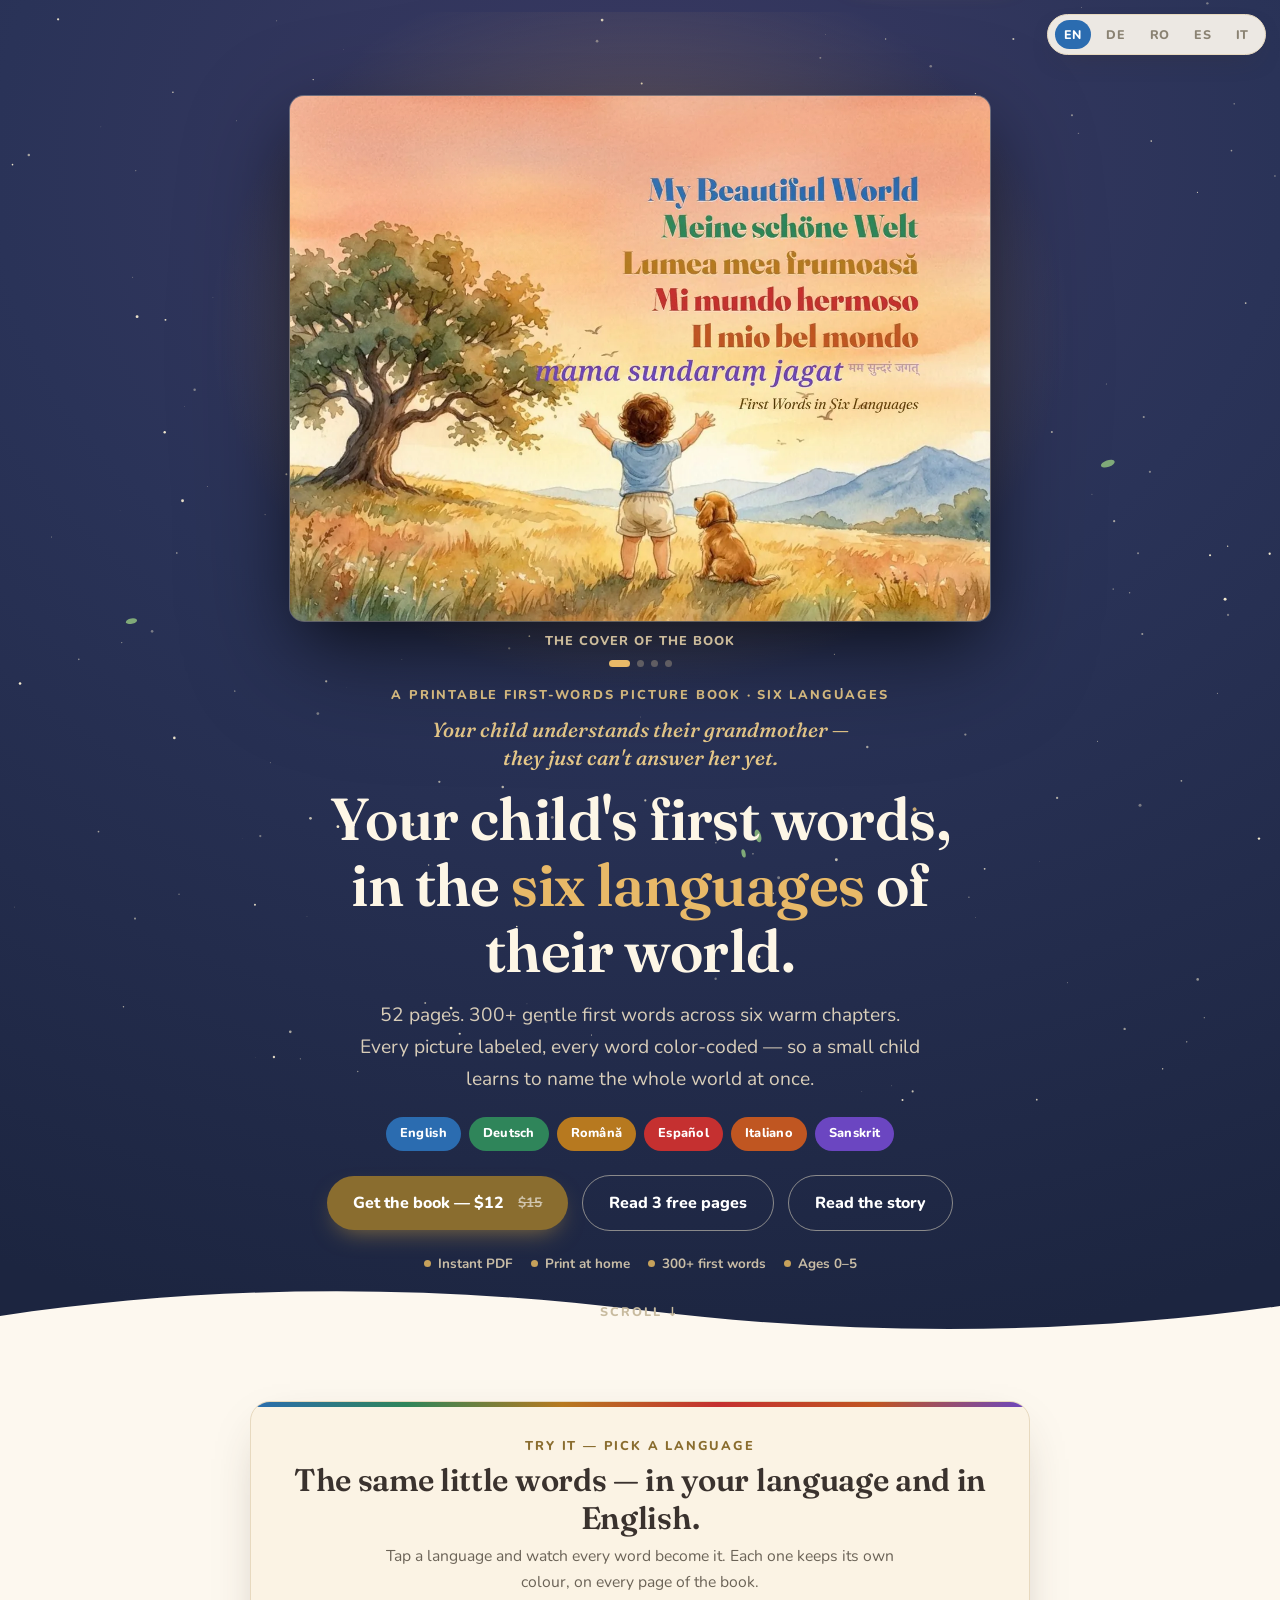
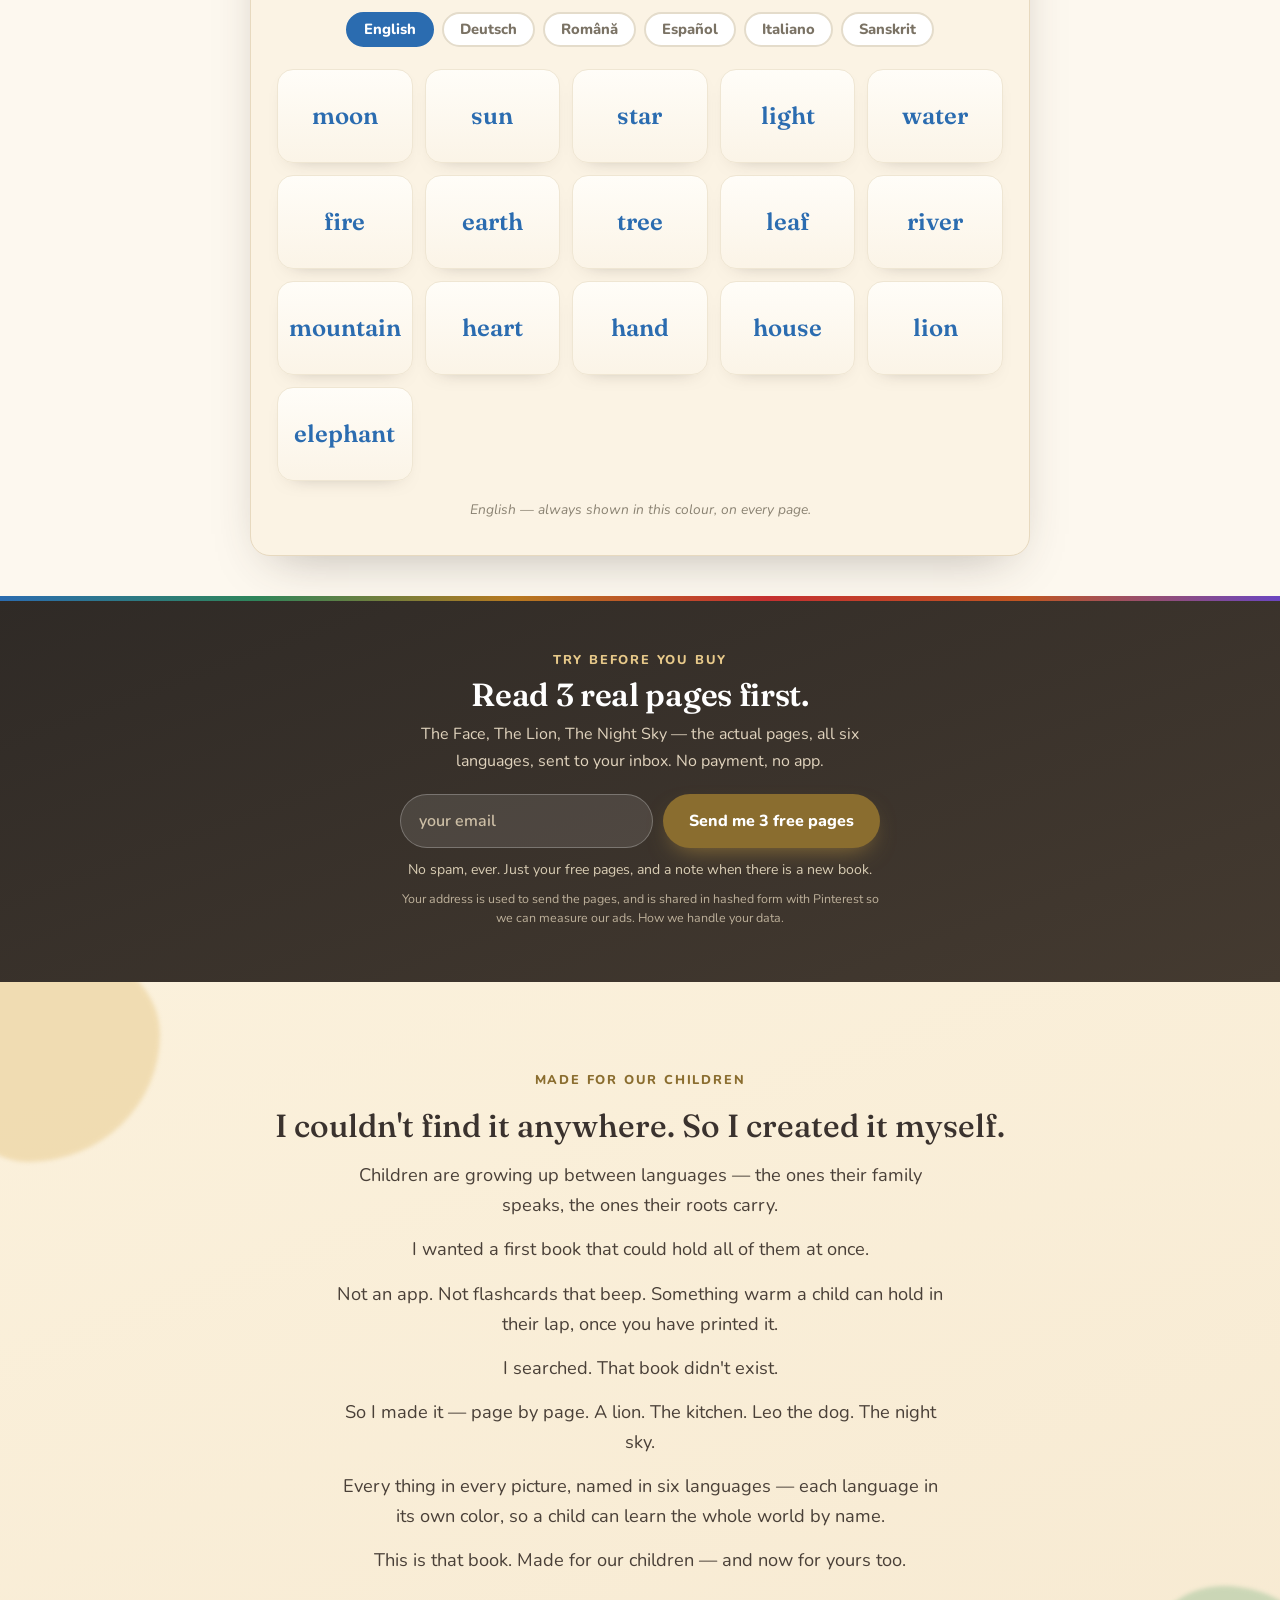
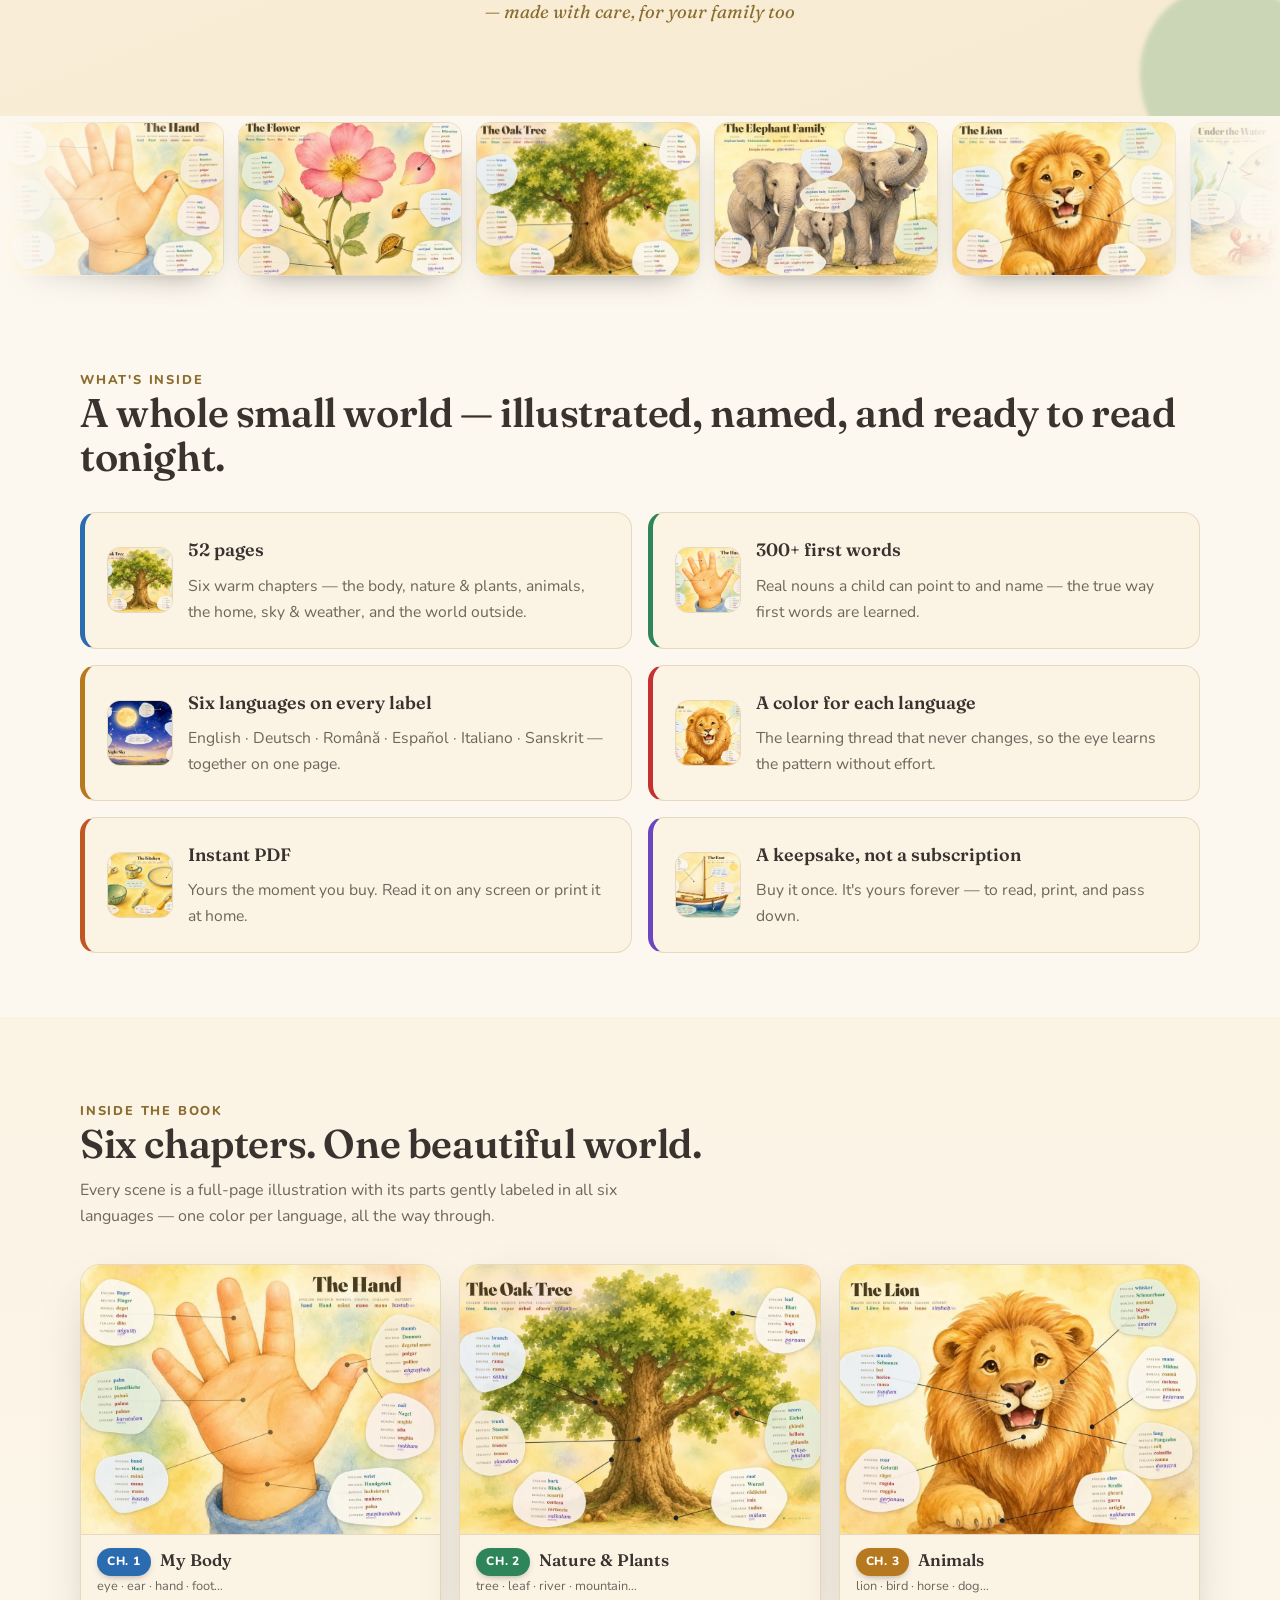
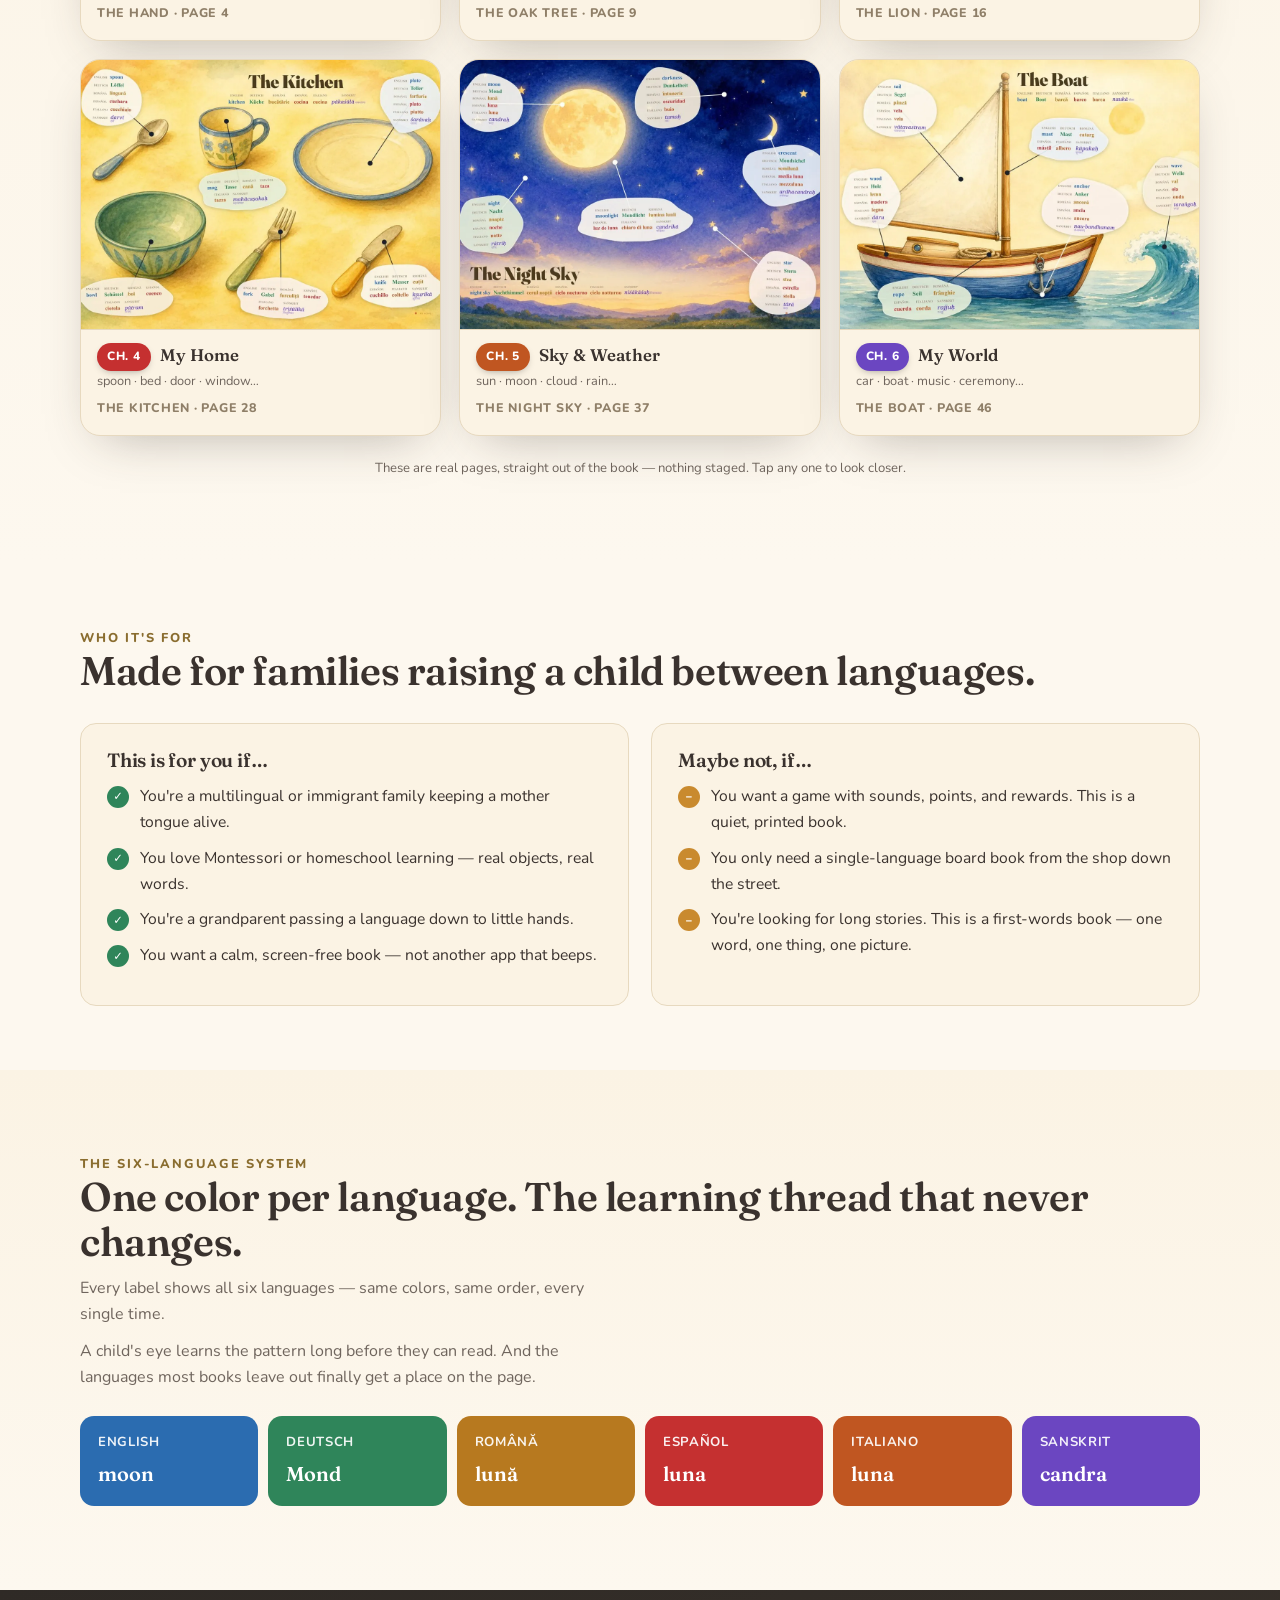
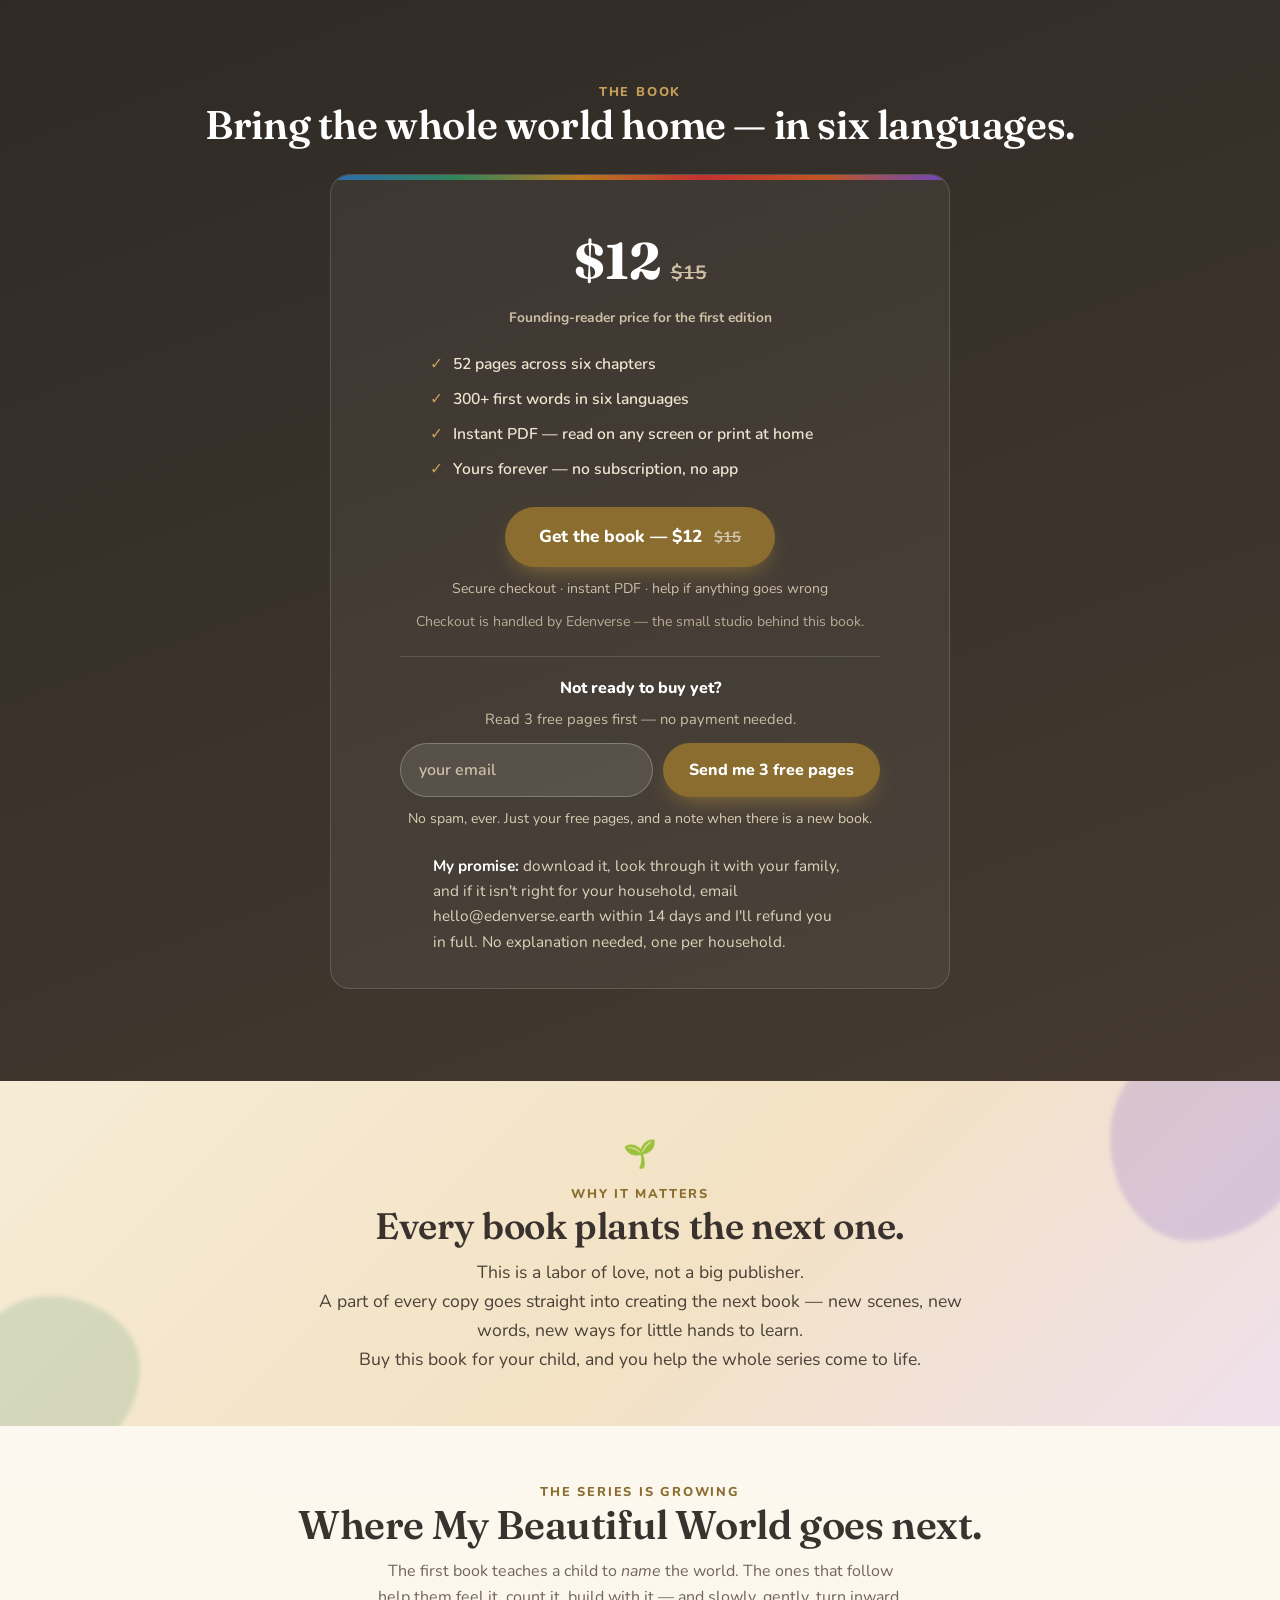
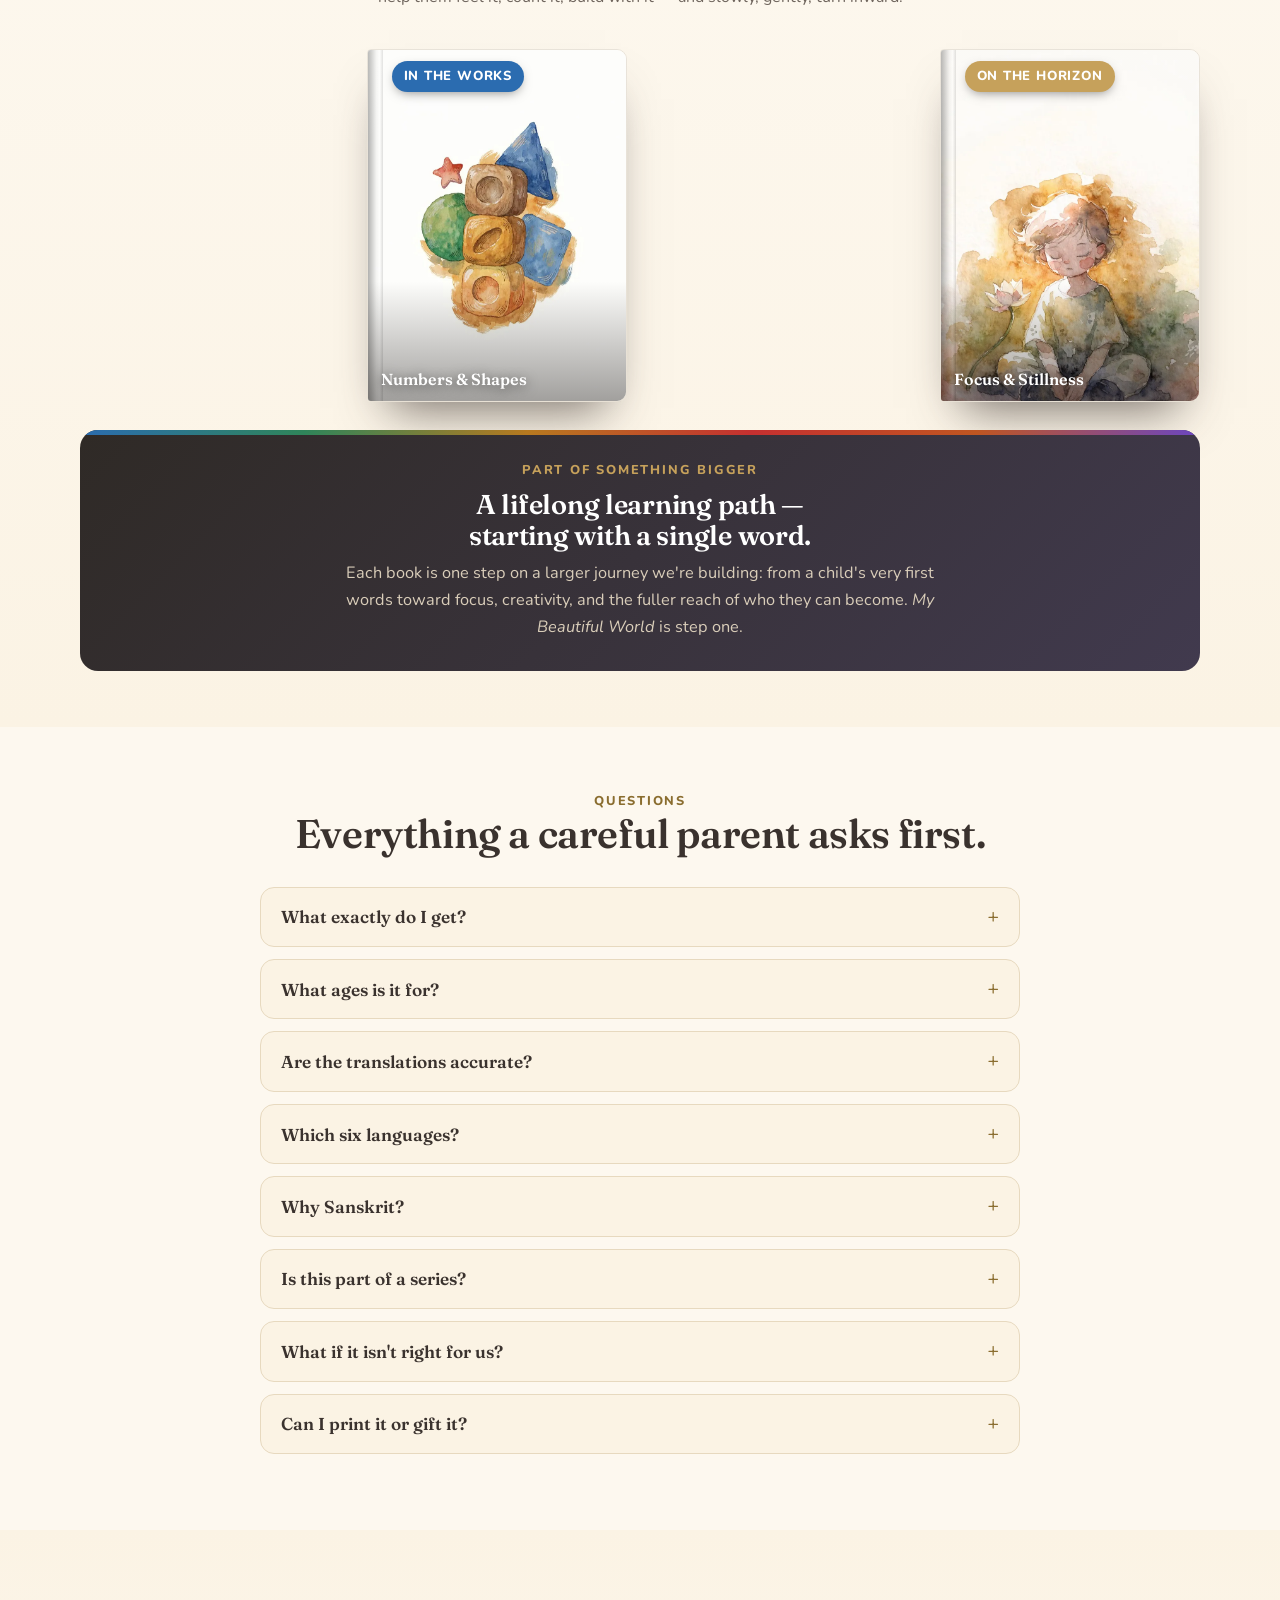
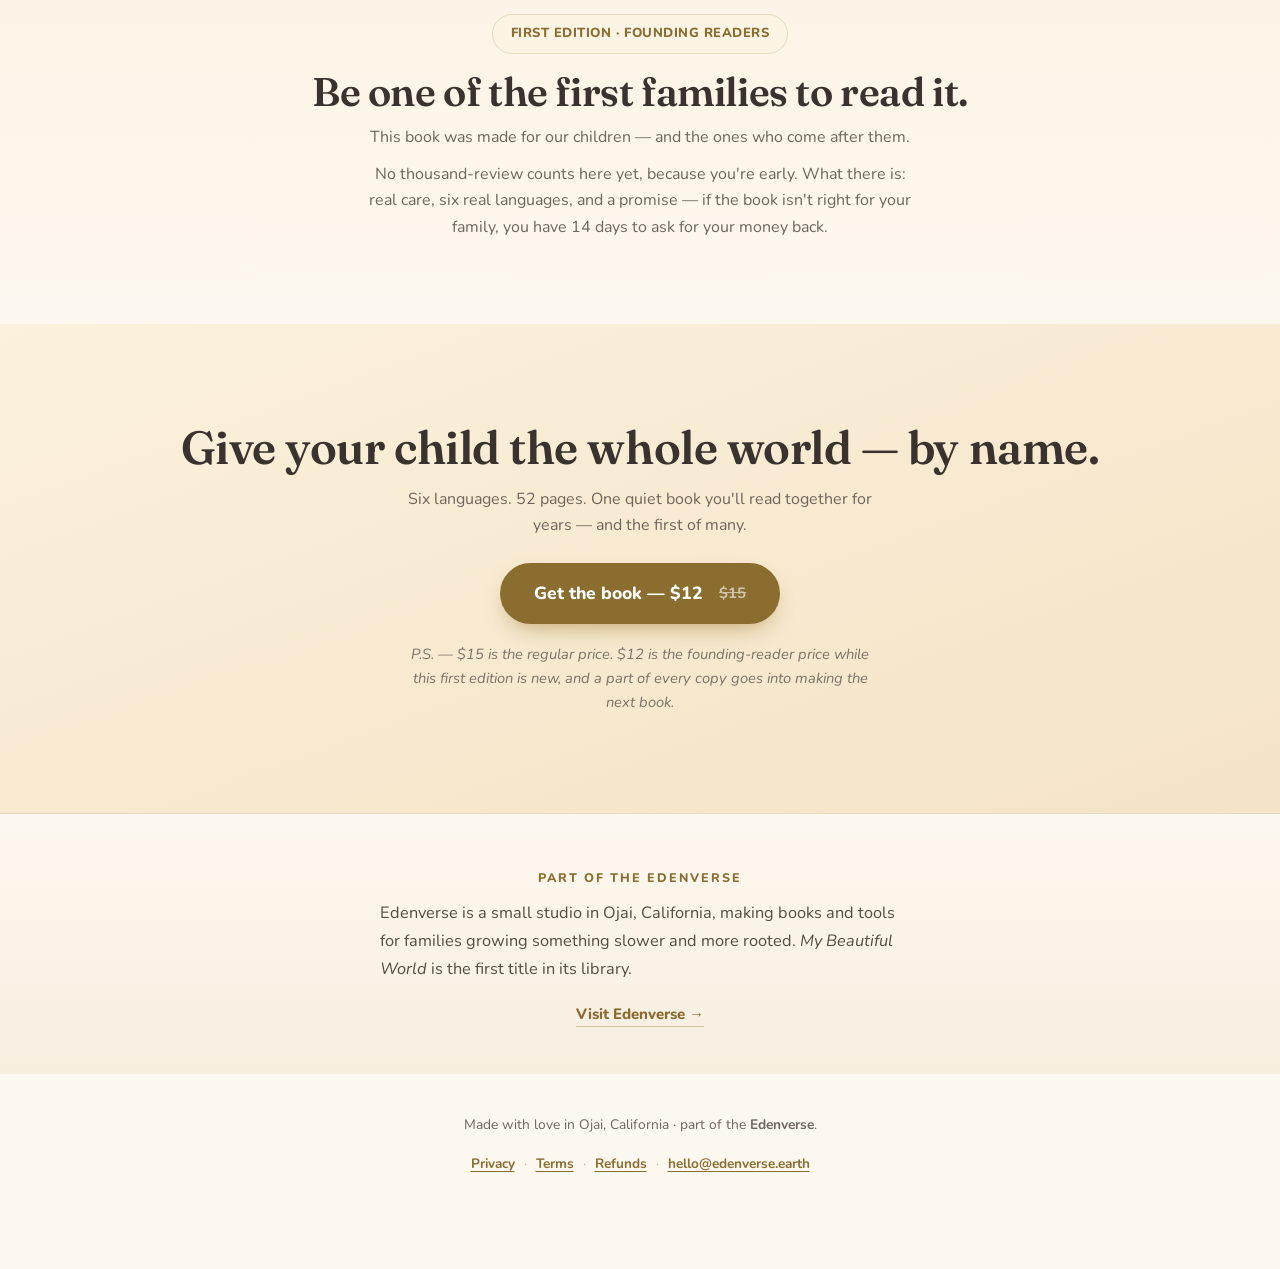
==== commit e6c49032: "Price anchor: page now says $12 from $15, matching the Whop checkout The checkout charges $12 and di" ====
--- a/index.html
+++ b/index.html
@@ -215,7 +215,7 @@
 /* mobile sticky */
 #msticky{position:fixed;left:0;right:0;bottom:0;z-index:70;display:none;gap:12px;align-items:center;justify-content:space-between;padding:12px 16px;background:rgba(253,248,239,.95);backdrop-filter:blur(10px);border-top:1px solid var(--line)}
 #msticky .p{font-family:Fraunces;font-weight:700;font-size:1.1rem}
-#msticky .p small{color:var(--ink-soft);text-decoration:line-through;font-size:.72rem;font-weight:700;margin-left:5px}
+#msticky .p small{color:var(--ink-soft);text-decoration:line-through;font-size:.78rem;font-weight:700;margin-left:5px}
 
 .reveal{opacity:0;transform:translateY(26px);transition:opacity .7s ease,transform .7s ease}
 .reveal.in{opacity:1;transform:none}
@@ -491,7 +491,7 @@
       <span class="pill" style="background:var(--sa)">Sanskrit</span>
     </div>
     <div class="cta-row">
-      <a class="btn" href="#offer" id="heroCta">Get the book — $12 <span class="price-strike">$19</span></a>
+      <a class="btn" href="#offer" id="heroCta">Get the book — $12 <span class="price-strike">$15</span></a>
       <a class="btn ghost" href="#sample">Read 3 free pages</a>
       <a class="btn ghost" href="#story">Read the story</a>
     </div>
@@ -694,7 +694,7 @@
     <h2 class="reveal">Bring the whole world home — in six languages.</h2>
     <div class="offerbox reveal">
       <img class="bookcover" src="https://library.edenverse.earth/assets/cover.jpg" alt="The cover of My Beautiful World" loading="lazy" onerror="this.style.display='none'" />
-      <div class="priceline"><span class="now">$12</span><span class="was">$19</span></div>
+      <div class="priceline"><span class="now">$12</span><span class="was">$15</span></div>
       <div class="soft" style="color:#cdbfa6;font-weight:700;font-size:.86rem">Founding-reader price for the first edition</div>
       <div class="incl">
         <div><span class="ck">✓</span> 52 pages across six chapters</div>
@@ -786,8 +786,8 @@
   <div class="wrap reveal">
     <h2>Give your child the whole world — by name.</h2>
     <p class="soft" style="max-width:48ch;margin:12px auto 24px">Six languages. 52 pages. One quiet book you'll read together for years — and the first of many.</p>
-    <a class="btn" href="#offer" style="font-size:1.1rem;padding:16px 34px">Get the book — $12 <span class="price-strike">$19</span></a>
-    <p class="ps soft">P.S. — $19 is the regular price. $12 is the founding-reader price while this first edition is new, and a part of every copy goes into making the next book.</p>
+    <a class="btn" href="#offer" style="font-size:1.1rem;padding:16px 34px">Get the book — $12 <span class="price-strike">$15</span></a>
+    <p class="ps soft">P.S. — $15 is the regular price. $12 is the founding-reader price while this first edition is new, and a part of every copy goes into making the next book.</p>
   </div>
 </section>
 
@@ -807,7 +807,7 @@
 </footer>
 
 <div id="msticky">
-  <div class="p">$12 <small>$19</small><a class="free" href="#sample">3 free pages</a></div>
+  <div class="p">$12 <small>$15</small><a class="free" href="#sample">3 free pages</a></div>
   <a class="btn sm" href="#offer">Get the book</a>
 </div>
 
@@ -871,7 +871,7 @@
     var buy = document.createElement('div');
     buy.className = 'buyrow';
     buy.innerHTML =
-      '<a class="btn buybtn" href="' + CHECKOUT_URL + '" target="_blank" rel="noopener">Get the book \u2014 $12 <span class="price-strike">$19</span></a>' +
+      '<a class="btn buybtn" href="' + CHECKOUT_URL + '" target="_blank" rel="noopener">Get the book \u2014 $12 <span class="price-strike">$15</span></a>' +
       '<div class="cnote" style="color:#cdbfa6">Secure checkout \u00b7 instant PDF \u00b7 help if anything goes wrong</div>' +
       '<div class="cnote studio" style="color:#cdbfa6;opacity:.85">Checkout is handled by Edenverse \u2014 the small studio behind this book.</div>';
     area.insertBefore(buy, area.firstChild);
@@ -1013,7 +1013,7 @@
   "es":"Mi mundo hermoso — Un libro ilustrado de primeras palabras en seis idiomas",
   "it":"Il mio bel mondo — Un libro illustrato di prime parole in sei lingue"
 };
-var DICT={"The cover of the book": {"de": "Das Cover des Buches", "ro": "Coperta cărții", "es": "La portada del libro", "it": "La copertina del libro"}, "A real page from the book · The Face": {"de": "Eine echte Seite aus dem Buch · Das Gesicht", "ro": "O pagină reală din carte · Fața", "es": "Una página real del libro · La cara", "it": "Una pagina vera dal libro · Il viso"}, "A real page from the book · The Oak Tree": {"de": "Eine echte Seite aus dem Buch · Die Eiche", "ro": "O pagină reală din carte · Stejarul", "es": "Una página real del libro · El roble", "it": "Una pagina vera dal libro · La quercia"}, "A real page from the book · The Lion": {"de": "Eine echte Seite aus dem Buch · Der Löwe", "ro": "O pagină reală din carte · Leul", "es": "Una página real del libro · El león", "it": "Una pagina vera dal libro · Il leone"}, "The Hand · page 4": {"de": "Die Hand · Seite 4", "ro": "Mâna · pagina 4", "es": "La mano · página 4", "it": "La mano · pagina 4"}, "The Oak Tree · page 9": {"de": "Die Eiche · Seite 9", "ro": "Stejarul · pagina 9", "es": "El roble · página 9", "it": "La quercia · pagina 9"}, "The Lion · page 16": {"de": "Der Löwe · Seite 16", "ro": "Leul · pagina 16", "es": "El león · página 16", "it": "Il leone · pagina 16"}, "The Kitchen · page 28": {"de": "Die Küche · Seite 28", "ro": "Bucătăria · pagina 28", "es": "La cocina · página 28", "it": "La cucina · pagina 28"}, "The Night Sky · page 37": {"de": "Der Nachthimmel · Seite 37", "ro": "Cerul nopții · pagina 37", "es": "El cielo nocturno · página 37", "it": "Il cielo notturno · pagina 37"}, "The Boat · page 46": {"de": "Das Boot · Seite 46", "ro": "Barca · pagina 46", "es": "El barco · página 46", "it": "La barca · pagina 46"}, "My Beautiful World": {"de": "Meine schöne Welt", "ro": "Lumea mea frumoasă", "es": "Mi mundo hermoso", "it": "Il mio bel mondo"}, "A first-words picture book · six languages": {"de": "Ein Bilderbuch der ersten Wörter · sechs Sprachen", "ro": "O carte ilustrată cu primele cuvinte · șase limbi", "es": "Un libro ilustrado de primeras palabras · seis idiomas", "it": "Un libro illustrato di prime parole · sei lingue"}, "52 pages. 300+ gentle first words across six warm chapters. Every picture labeled, every word color-coded — so a small child learns to name the whole world at once.": {"de": "52 Seiten. 300+ sanfte erste Wörter in sechs warmen Kapiteln. Jedes Bild beschriftet, jedes Wort farblich zugeordnet – damit ein kleines Kind die ganze Welt auf einmal benennen lernt.", "ro": "52 de pagini. 300+ cuvinte blânde, în șase capitole calde. Fiecare imagine etichetată, fiecare cuvânt cu culoarea lui – ca un copil mic să învețe să numească întreaga lume dintr-o dată.", "es": "52 páginas. 300+ primeras palabras en seis capítulos cálidos. Cada imagen etiquetada, cada palabra con su color — para que un niño pequeño aprenda a nombrar el mundo entero a la vez.", "it": "52 pagine. 300+ prime parole in sei capitoli accoglienti. Ogni immagine etichettata, ogni parola con il suo colore — così un bambino impara a dare un nome al mondo intero."}, "Read the story": {"de": "Die Geschichte lesen", "ro": "Citește povestea", "es": "Lee la historia", "it": "Leggi la storia"}, "Instant PDF": {"de": "Sofort-PDF", "ro": "PDF instant", "es": "PDF al instante", "it": "PDF immediato"}, "Print at home": {"de": "Zu Hause drucken", "ro": "Printează acasă", "es": "Imprime en casa", "it": "Stampa a casa"}, "300+ first words": {"de": "300+ erste Wörter", "ro": "300+ cuvinte", "es": "300+ primeras palabras", "it": "300+ prime parole"}, "Ages 0–5": {"de": "0–5 Jahre", "ro": "Vârsta 0–5 ani", "es": "De 0 a 5 años", "it": "Da 0 a 5 anni"}, "scroll ↓": {"de": "scrollen ↓", "ro": "derulează ↓", "es": "desliza ↓", "it": "scorri ↓"}, "Try it — pick a language": {"de": "Probier es – wähle eine Sprache", "ro": "Încearcă – alege o limbă", "es": "Pruébalo — elige un idioma", "it": "Provalo — scegli una lingua"}, "The same little words — in your language and in English.": {"de": "Dieselben kleinen Wörter – in deiner Sprache und auf Englisch.", "ro": "Aceleași cuvinte mici – în limba ta și în engleză.", "es": "Las mismas palabritas — en tu idioma y en inglés.", "it": "Le stesse piccole parole — nella tua lingua e in inglese."}, "Tap a language and watch every word become it. Each one keeps its own colour, on every page of the book.": {"de": "Tippe auf eine Sprache und sieh zu, wie jedes Wort sie annimmt. Jede behält ihre eigene Farbe – auf jeder Seite des Buches.", "ro": "Atinge o limbă și privește cum fiecare cuvânt devine ea. Fiecare își păstrează culoarea, pe fiecare pagină.", "es": "Toca un idioma y mira cómo cada palabra se transforma. Cada uno conserva su color, en cada página del libro.", "it": "Tocca una lingua e guarda ogni parola diventarla. Ognuna mantiene il suo colore, in ogni pagina del libro."}, "I couldn't find it anywhere. So I created it myself.": {"de": "Ich konnte es nirgendwo finden. Also habe ich es selbst erschaffen.", "ro": "Nu am găsit-o nicăieri. Așa că am creat-o eu.", "es": "No lo encontré en ninguna parte. Así que lo creé yo mismo.", "it": "Non l'ho trovato da nessuna parte. Così l'ho creato io."}, "Children are growing up between languages — the ones their family speaks, the ones their roots carry.": {"de": "Kinder wachsen zwischen Sprachen auf – denen, die ihre Familie spricht, und denen, die ihre Wurzeln tragen.", "ro": "Copiii cresc între limbi – cele pe care le vorbește familia lor și cele pe care le poartă rădăcinile lor.", "es": "Hay niños que crecen entre idiomas: los que habla su familia y los que llevan sus raíces.", "it": "Ci sono bambini che crescono tra le lingue — quelle che parla la loro famiglia e quelle che portano le loro radici."}, "I wanted a first book that could hold all of them at once.": {"de": "Ich wollte ein erstes Buch, das sie alle auf einmal enthält.", "ro": "Am vrut o primă carte care să le cuprindă pe toate deodată.", "es": "Quería un primer libro que las contuviera todas a la vez.", "it": "Volevo un primo libro che le contenesse tutte insieme."}, "Not an app. Not flashcards that beep. Something warm a child could hold in their lap.": {"de": "Keine App. Keine piepsenden Lernkarten. Etwas Warmes, das ein Kind auf dem Schoß halten kann.", "ro": "Nu o aplicație. Nu cartonașe care fac bip. Ceva cald, pe care un copil să-l țină în poală.", "es": "No una app. No tarjetas que pitan. Algo cálido que un niño pueda sostener en su regazo.", "it": "Non un'app. Non flashcard che suonano. Qualcosa di caldo che un bambino possa tenere in grembo."}, "I searched. That book didn't exist.": {"de": "Ich habe gesucht. Dieses Buch gab es nicht.", "ro": "Am căutat. Cartea aceea nu exista.", "es": "Busqué. Ese libro no existía.", "it": "Ho cercato. Quel libro non esisteva."}, "So I made it — page by page. A lion. The kitchen. Leo the dog. The night sky.": {"de": "Also habe ich es gemacht – Seite für Seite. Ein Löwe. Die Küche. Leo, der Hund. Der Nachthimmel.", "ro": "Așa că am făcut-o – pagină cu pagină. Un leu. Bucătăria. Leo, câinele. Cerul nopții.", "es": "Así que lo hice, página a página. Un león. La cocina. Leo, el perro. El cielo nocturno.", "it": "Così l'ho fatto — pagina dopo pagina. Un leone. La cucina. Leo, il cane. Il cielo notturno."}, "Every thing in every picture, named in six languages — each language in its own color, so a child can learn the whole world by name.": {"de": "Jedes Ding auf jedem Bild, benannt in sechs Sprachen – jede Sprache in ihrer eigenen Farbe, damit ein Kind die ganze Welt beim Namen lernen kann.", "ro": "Fiecare lucru din fiecare imagine, numit în șase limbi – fiecare limbă în culoarea ei, ca un copil să învețe lumea întreagă pe nume.", "es": "Cada cosa de cada imagen, nombrada en seis idiomas — cada idioma en su propio color, para que un niño aprenda el mundo entero por su nombre.", "it": "Ogni cosa in ogni immagine, chiamata per nome in sei lingue — ogni lingua con il suo colore, così un bambino impara il mondo intero."}, "This is that book. Made for our children — and now for yours too.": {"de": "Das ist dieses Buch. Für unsere Kinder gemacht – und jetzt auch für deine.", "ro": "Aceasta este acea carte. Făcută pentru copiii noștri – și acum și pentru ai tăi.", "es": "Este es ese libro. Hecho para nuestros hijos, y ahora también para los tuyos.", "it": "Questo è quel libro. Fatto per i nostri bambini — e ora anche per i tuoi."}, "— made with care, for your family too": {"de": "– mit Sorgfalt gemacht, auch für deine Familie", "ro": "– făcută cu grijă, și pentru familia ta", "es": "— hecho con cuidado, también para tu familia", "it": "— fatto con cura, anche per la tua famiglia"}, "What's inside": {"de": "Was drin ist", "ro": "Ce e înăuntru", "es": "Qué contiene", "it": "Cosa contiene"}, "A whole small world — illustrated, named, and ready to read tonight.": {"de": "Eine ganze kleine Welt – illustriert, benannt und heute Abend bereit zum Lesen.", "ro": "O lume mică întreagă – ilustrată, numită și gata de citit diseară.", "es": "Todo un pequeño mundo — ilustrado, nombrado y listo para leer esta noche.", "it": "Un piccolo mondo intero — illustrato, nominato e pronto da leggere stasera."}, "52 pages": {"de": "52 Seiten", "ro": "52 de pagini", "es": "52 páginas", "it": "52 pagine"}, "Real nouns a child can point to and name — the true way first words are learned.": {"de": "Echte Hauptwörter, auf die ein Kind zeigen und die es benennen kann – so werden erste Wörter wirklich gelernt.", "ro": "Substantive reale, pe care un copil le poate arăta cu degetul și numi – așa se învață cu adevărat primele cuvinte.", "es": "Sustantivos reales que un niño puede señalar y nombrar: así se aprenden de verdad las primeras palabras.", "it": "Nomi veri che un bambino può indicare e nominare — è così che si imparano davvero le prime parole."}, "Six languages on every label": {"de": "Sechs Sprachen auf jedem Etikett", "ro": "Șase limbi pe fiecare etichetă", "es": "Seis idiomas en cada etiqueta", "it": "Sei lingue su ogni etichetta"}, "English · Deutsch · Română · Español · Italiano · Sanskrit — together on one page.": {"de": "English · Deutsch · Română · Español · Italiano · Sanskrit – zusammen auf einer Seite.", "ro": "English · Deutsch · Română · Español · Italiano · Sanskrit – împreună pe aceeași pagină.", "es": "English · Deutsch · Română · Español · Italiano · Sanskrit — juntos en una sola página.", "it": "English · Deutsch · Română · Español · Italiano · Sanskrit — insieme in una sola pagina."}, "A color for each language": {"de": "Eine Farbe für jede Sprache", "ro": "O culoare pentru fiecare limbă", "es": "Un color para cada idioma", "it": "Un colore per ogni lingua"}, "The learning thread that never changes, so the eye learns the pattern without effort.": {"de": "Der Lernfaden, der sich nie ändert – so lernt das Auge das Muster ganz mühelos.", "ro": "Firul de învățare care nu se schimbă niciodată – așa ochiul învață tiparul fără efort.", "es": "El hilo de aprendizaje que nunca cambia, para que el ojo aprenda el patrón sin esfuerzo.", "it": "Il filo dell'apprendimento che non cambia mai, così l'occhio impara lo schema senza sforzo."}, "Yours the moment you buy. Read it on any screen or print it at home.": {"de": "Gehört dir sofort nach dem Kauf. Lies es auf jedem Bildschirm oder drucke es zu Hause.", "ro": "E al tău din clipa în care îl cumperi. Citește-l pe orice ecran sau printează-l acasă.", "es": "Tuyo en el momento de la compra. Léelo en cualquier pantalla o imprímelo en casa.", "it": "Tuo dal momento dell'acquisto. Leggilo su qualsiasi schermo o stampalo a casa."}, "A keepsake, not a subscription": {"de": "Ein Andenken, kein Abo", "ro": "O amintire, nu un abonament", "es": "Un recuerdo, no una suscripción", "it": "Un ricordo, non un abbonamento"}, "Buy it once. It's yours forever — to read, print, and pass down.": {"de": "Einmal kaufen. Es gehört dir für immer – zum Lesen, Drucken und Weitergeben.", "ro": "Cumperi o dată. E a ta pentru totdeauna – să o citești, să o printezi și să o dai mai departe.", "es": "Cómpralo una vez. Es tuyo para siempre: para leer, imprimir y transmitir.", "it": "Compralo una volta. È tuo per sempre — da leggere, stampare e tramandare."}, "Inside the book": {"de": "Im Buch", "ro": "În carte", "es": "Dentro del libro", "it": "Dentro il libro"}, "Six chapters. One beautiful world.": {"de": "Sechs Kapitel. Eine schöne Welt.", "ro": "Șase capitole. O lume frumoasă.", "es": "Seis capítulos. Un mundo hermoso.", "it": "Sei capitoli. Un mondo bellissimo."}, "Every scene is a full-page illustration with its parts gently labeled in all six languages — one color per language, all the way through.": {"de": "Jede Szene ist eine ganzseitige Illustration, deren Teile behutsam in allen sechs Sprachen beschriftet sind – eine Farbe pro Sprache, durchgehend.", "ro": "Fiecare scenă este o ilustrație pe toată pagina, cu părțile ei etichetate blând în toate cele șase limbi – o culoare pentru fiecare limbă, de la un capăt la altul.", "es": "Cada escena es una ilustración a página completa con sus partes etiquetadas con delicadeza en los seis idiomas: un color por idioma, de principio a fin.", "it": "Ogni scena è un'illustrazione a piena pagina con le sue parti etichettate con delicatezza in tutte e sei le lingue — un colore per lingua, dall'inizio alla fine."}, "My Body": {"de": "Mein Körper", "ro": "Corpul meu", "es": "Mi cuerpo", "it": "Il mio corpo"}, "Nature & Plants": {"de": "Natur & Pflanzen", "ro": "Natură și plante", "es": "Naturaleza y plantas", "it": "Natura e piante"}, "Animals": {"de": "Tiere", "ro": "Animale", "es": "Animales", "it": "Animali"}, "My World": {"de": "Meine Welt", "ro": "Lumea mea", "es": "Mi mundo", "it": "Il mio mondo"}, "eye · ear · hand · foot…": {"de": "Auge · Ohr · Hand · Fuß…", "ro": "ochi · ureche · mână · picior…", "es": "ojo · oreja · mano · pie…", "it": "occhio · orecchio · mano · piede…"}, "tree · leaf · river · mountain…": {"de": "Baum · Blatt · Fluss · Berg…", "ro": "copac · frunză · râu · munte…", "es": "árbol · hoja · río · montaña…", "it": "albero · foglia · fiume · montagna…"}, "lion · bird · horse · dog…": {"de": "Löwe · Vogel · Pferd · Hund…", "ro": "leu · pasăre · cal · câine…", "es": "león · pájaro · caballo · perro…", "it": "leone · uccello · cavallo · cane…"}, "sun · moon · cloud · rain…": {"de": "Sonne · Mond · Wolke · Regen…", "ro": "soare · lună · nor · ploaie…", "es": "sol · luna · nube · lluvia…", "it": "sole · luna · nuvola · pioggia…"}, "spoon · bed · door · window…": {"de": "Löffel · Bett · Tür · Fenster…", "ro": "lingură · pat · ușă · fereastră…", "es": "cuchara · cama · puerta · ventana…", "it": "cucchiaio · letto · porta · finestra…"}, "car · boat · music · ceremony…": {"de": "Auto · Boot · Musik · Zeremonie…", "ro": "mașină · barcă · muzică · ceremonie…", "es": "coche · barco · música · ceremonia…", "it": "auto · barca · musica · cerimonia…"}, "These are real pages, straight out of the book — nothing staged. Tap any one to look closer.": {"de": "Das sind echte Seiten, direkt aus dem Buch – nichts gestellt. Tippe auf eine, um sie näher anzusehen.", "ro": "Acestea sunt pagini reale, direct din carte – nimic regizat. Atinge oricare ca să o vezi mai de aproape.", "es": "Estas son páginas reales, tal cual salen del libro: nada preparado. Toca cualquiera para verla de cerca.", "it": "Queste sono pagine vere, direttamente dal libro — niente di costruito. Tocca una qualsiasi per guardarla da vicino."}, "Who it's for": {"de": "Für wen es ist", "ro": "Pentru cine este", "es": "Para quién es", "it": "Per chi è"}, "Made for families raising a child between languages.": {"de": "Für Familien, die ein Kind zwischen Sprachen großziehen.", "ro": "Pentru familiile care cresc un copil între limbi.", "es": "Para familias que crían a un niño entre idiomas.", "it": "Per famiglie che crescono un bambino tra più lingue."}, "This is for you if…": {"de": "Das ist für dich, wenn…", "ro": "Este pentru tine dacă…", "es": "Esto es para ti si…", "it": "È per te se…"}, "You're a multilingual or immigrant family keeping a mother tongue alive.": {"de": "Ihr seid eine mehrsprachige Familie oder eine Einwandererfamilie, die eine Muttersprache am Leben hält.", "ro": "Sunteți o familie multilingvă sau de imigranți care ține vie o limbă maternă.", "es": "Sois una familia multilingüe o migrante que mantiene viva una lengua materna.", "it": "Siete una famiglia multilingue o di immigrati che tiene viva una lingua madre."}, "You love Montessori or homeschool learning — real objects, real words.": {"de": "Ihr liebt Montessori- oder Homeschool-Lernen – echte Dinge, echte Wörter.", "ro": "Iubiți învățarea Montessori sau homeschooling – obiecte reale, cuvinte reale.", "es": "Os encanta el aprendizaje Montessori o en casa: objetos reales, palabras reales.", "it": "Amate l'apprendimento Montessori o l'istruzione parentale — oggetti veri, parole vere."}, "You're a grandparent passing a language down to little hands.": {"de": "Du bist Großmutter oder Großvater und gibst eine Sprache an kleine Hände weiter.", "ro": "Ești bunic sau bunică și dai mai departe o limbă unor mâini mici.", "es": "Eres abuelo o abuela y transmites un idioma a unas manos pequeñas.", "it": "Sei un nonno o una nonna che tramanda una lingua a mani piccole."}, "You want a calm, screen-free book — not another app that beeps.": {"de": "Du möchtest ein ruhiges Buch ohne Bildschirm – keine weitere App, die piepst.", "ro": "Vrei o carte liniștită, fără ecran – nu încă o aplicație care face bip.", "es": "Quieres un libro tranquilo y sin pantallas, no otra app que pita.", "it": "Vuoi un libro calmo e senza schermo — non l'ennesima app che suona."}, "Maybe not, if…": {"de": "Vielleicht nicht, wenn…", "ro": "Poate nu, dacă…", "es": "Quizá no, si…", "it": "Forse no, se…"}, "You want a game with sounds, points, and rewards. This is a quiet, printed book.": {"de": "Du willst ein Spiel mit Tönen, Punkten und Belohnungen. Dies ist ein stilles, gedrucktes Buch.", "ro": "Vrei un joc cu sunete, puncte și recompense. Aceasta este o carte liniștită, tipărită.", "es": "Quieres un juego con sonidos, puntos y recompensas. Este es un libro tranquilo e impreso.", "it": "Vuoi un gioco con suoni, punti e premi. Questo è un libro silenzioso e stampato."}, "You only need a single-language board book from the shop down the street.": {"de": "Dir reicht ein einsprachiges Pappbilderbuch aus dem Laden um die Ecke.", "ro": "Îți este de ajuns o carte cartonată într-o singură limbă, din magazinul de după colț.", "es": "Solo necesitas un libro de cartón en un solo idioma de la tienda de la esquina.", "it": "Ti basta un libro cartonato in una sola lingua del negozio sotto casa."}, "You're looking for long stories. This is a first-words book — one word, one thing, one picture.": {"de": "Du suchst lange Geschichten. Dies ist ein Erstwörter-Buch – ein Wort, ein Ding, ein Bild.", "ro": "Cauți povești lungi. Aceasta este o carte de primele cuvinte – un cuvânt, un lucru, o imagine.", "es": "Buscas historias largas. Este es un libro de primeras palabras: una palabra, una cosa, una imagen.", "it": "Cerchi storie lunghe. Questo è un libro di prime parole — una parola, una cosa, un'immagine."}, "The six-language system": {"de": "Das Sechs-Sprachen-System", "ro": "Sistemul celor șase limbi", "es": "El sistema de seis idiomas", "it": "Il sistema delle sei lingue"}, "One color per language. The learning thread that never changes.": {"de": "Eine Farbe pro Sprache. Der rote Faden, der sich nie ändert.", "ro": "O culoare pentru fiecare limbă. Firul care nu se schimbă niciodată.", "es": "Un color por idioma. El hilo de aprendizaje que nunca cambia.", "it": "Un colore per lingua. Il filo dell'apprendimento che non cambia mai."}, "Every label shows all six languages — same colors, same order, every single time.": {"de": "Jedes Etikett zeigt alle sechs Sprachen – gleiche Farben, gleiche Reihenfolge, jedes Mal.", "ro": "Fiecare etichetă arată toate cele șase limbi – aceleași culori, aceeași ordine, de fiecare dată.", "es": "Cada etiqueta muestra los seis idiomas: mismos colores, mismo orden, siempre.", "it": "Ogni etichetta mostra tutte e sei le lingue — stessi colori, stesso ordine, ogni volta."}, "A child's eye learns the pattern long before they can read. And the languages most books leave out finally get a place on the page.": {"de": "Das Auge eines Kindes lernt das Muster lange bevor es lesen kann. Und die Sprachen, die in den meisten Büchern fehlen, bekommen endlich ihren Platz auf der Seite.", "ro": "Ochiul unui copil învață tiparul cu mult înainte să știe să citească. Iar limbile pe care majoritatea cărților le lasă deoparte își găsesc în sfârșit locul pe pagină.", "es": "El ojo de un niño aprende el patrón mucho antes de saber leer. Y los idiomas que la mayoría de los libros deja fuera por fin tienen su lugar en la página.", "it": "L'occhio di un bambino impara lo schema molto prima di saper leggere. E le lingue che la maggior parte dei libri lascia fuori trovano finalmente posto sulla pagina."}, "The book": {"de": "Das Buch", "ro": "Cartea", "es": "El libro", "it": "Il libro"}, "Bring the whole world home — in six languages.": {"de": "Hol die ganze Welt nach Hause – in sechs Sprachen.", "ro": "Adu lumea întreagă acasă – în șase limbi.", "es": "Trae el mundo entero a casa — en seis idiomas.", "it": "Porta il mondo intero a casa — in sei lingue."}, "Founding-reader price for the first edition": {"de": "Gründerpreis für die erste Ausgabe", "ro": "Preț de cititor fondator pentru prima ediție", "es": "Precio de lector fundador para la primera edición", "it": "Prezzo per i primi lettori della prima edizione"}, "52 pages across six chapters": {"de": "52 Seiten in sechs Kapiteln", "ro": "52 de pagini în șase capitole", "es": "52 páginas en seis capítulos", "it": "52 pagine in sei capitoli"}, "300+ first words in six languages": {"de": "300+ erste Wörter in sechs Sprachen", "ro": "300+ cuvinte în șase limbi", "es": "300+ primeras palabras en seis idiomas", "it": "300+ prime parole in sei lingue"}, "Instant PDF — read on any screen or print at home": {"de": "Sofort-PDF – auf jedem Bildschirm lesen oder zu Hause ausdrucken", "ro": "PDF instant – citește pe orice ecran sau printează acasă", "es": "PDF al instante: léelo en cualquier pantalla o imprímelo en casa", "it": "PDF immediato — leggilo su qualsiasi schermo o stampalo a casa"}, "Yours forever — no subscription, no app": {"de": "Für immer deins – kein Abo, keine App", "ro": "Al tău pentru totdeauna – fără abonament, fără aplicație", "es": "Tuyo para siempre: sin suscripción, sin app", "it": "Tuo per sempre — nessun abbonamento, nessuna app"}, "My promise:": {"de": "Mein Versprechen:", "ro": "Promisiunea mea:", "es": "Mi promesa:", "it": "La mia promessa:"}, "if the file won't open, you're charged twice, or something genuinely goes wrong, email me within 14 days and I'll put it right or refund you in full.": {"de": "wenn die Datei sich nicht öffnen lässt, du doppelt belastet wurdest oder wirklich etwas schiefgeht, schreib mir innerhalb von 14 Tagen – ich bringe es in Ordnung oder erstatte dir den vollen Betrag.", "ro": "dacă fișierul nu se deschide, ai fost taxat de două ori sau chiar ceva nu merge, scrie-mi în 14 zile și rezolv sau îți returnez toți banii.", "es": "si el archivo no se abre, te cobran dos veces o algo va realmente mal, escríbeme en un plazo de 14 días y lo soluciono o te devuelvo el importe completo.", "it": "se il file non si apre, ti viene addebitato due volte o qualcosa va davvero storto, scrivimi entro 14 giorni e sistemo tutto o ti rimborso per intero."}, "Why it matters": {"de": "Warum es zählt", "ro": "De ce contează", "es": "Por qué importa", "it": "Perché è importante"}, "Every book plants the next one.": {"de": "Jedes Buch pflanzt das nächste.", "ro": "Fiecare carte o plantează pe următoarea.", "es": "Cada libro planta el siguiente.", "it": "Ogni libro pianta il successivo."}, "This is a labor of love, not a big publisher.": {"de": "Das hier ist eine Herzensarbeit, kein großer Verlag.", "ro": "Aceasta este o muncă din dragoste, nu o editură mare.", "es": "Esto es un trabajo hecho con amor, no una gran editorial.", "it": "Questo è un lavoro d'amore, non un grande editore."}, "A part of every copy goes straight into creating the next book — new scenes, new words, new ways for little hands to learn.": {"de": "Ein Teil jedes Exemplars fließt direkt in das nächste Buch – neue Szenen, neue Wörter, neue Wege für kleine Hände zu lernen.", "ro": "O parte din fiecare exemplar merge direct în crearea următoarei cărți – scene noi, cuvinte noi, moduri noi prin care mâinile mici pot învăța.", "es": "Una parte de cada copia va directamente a crear el siguiente libro: nuevas escenas, nuevas palabras, nuevas formas de aprender para manos pequeñas.", "it": "Una parte di ogni copia va direttamente nella creazione del prossimo libro — nuove scene, nuove parole, nuovi modi di imparare per piccole mani."}, "Buy this book for your child, and you help the whole series come to life.": {"de": "Kauf dieses Buch für dein Kind, und du hilfst der ganzen Reihe, lebendig zu werden.", "ro": "Cumpără această carte pentru copilul tău și ajuți întreaga serie să prindă viață.", "es": "Compra este libro para tu hijo y ayudas a que toda la serie cobre vida.", "it": "Compra questo libro per tuo figlio e aiuti tutta la serie a prendere vita."}, "The series is growing": {"de": "Die Reihe wächst", "ro": "Seria crește", "es": "La serie está creciendo", "it": "La serie sta crescendo"}, "Where My Beautiful World goes next.": {"de": "Wohin Meine schöne Welt als Nächstes geht.", "ro": "Încotro merge mai departe Lumea mea frumoasă.", "es": "Hacia dónde va Mi mundo hermoso.", "it": "Dove va Il mio bel mondo."}, "Coming next": {"de": "Als Nächstes", "ro": "Urmează", "es": "Próximamente", "it": "Prossimamente"}, "Emotions & Expressions": {"de": "Gefühle & Ausdruck", "ro": "Emoții și expresii", "es": "Emociones y expresiones", "it": "Emozioni ed espressioni"}, "In the works": {"de": "In Arbeit", "ro": "În lucru", "es": "En preparación", "it": "In lavorazione"}, "Numbers & Shapes": {"de": "Zahlen & Formen", "ro": "Numere și forme", "es": "Números y formas", "it": "Numeri e forme"}, "Tools & Making Things": {"de": "Werkzeuge & Dinge bauen", "ro": "Unelte și lucruri făcute de mână", "es": "Herramientas y hacer cosas", "it": "Strumenti e costruire cose"}, "On the horizon": {"de": "Am Horizont", "ro": "La orizont", "es": "En el horizonte", "it": "All'orizzonte"}, "Focus & Stillness": {"de": "Fokus & Stille", "ro": "Concentrare și liniște", "es": "Concentración y quietud", "it": "Concentrazione e quiete"}, "Part of something bigger": {"de": "Teil von etwas Größerem", "ro": "Parte din ceva mai mare", "es": "Parte de algo más grande", "it": "Parte di qualcosa di più grande"}, "A lifelong learning path — starting with a single word.": {"de": "Ein lebenslanger Lernweg – der mit einem einzigen Wort beginnt.", "ro": "Un drum de învățare pentru toată viața – care începe cu un singur cuvânt.", "es": "Un camino de aprendizaje para toda la vida, que empieza con una sola palabra.", "it": "Un percorso di apprendimento per tutta la vita — che inizia con una sola parola."}, "Each book is one step on a larger journey we're building: from a child's very first words toward focus, creativity, and the fuller reach of who they can become.": {"de": "Jedes Buch ist ein Schritt auf einem größeren Weg, den wir bauen: von den allerersten Wörtern eines Kindes hin zu Konzentration, Kreativität und der ganzen Weite dessen, was es werden kann.", "ro": "Fiecare carte este un pas pe un drum mai lung pe care îl construim: de la primele cuvinte ale unui copil către concentrare, creativitate și tot ce poate deveni.", "es": "Cada libro es un paso en un camino más grande que estamos construyendo: desde las primerísimas palabras de un niño hacia la concentración, la creatividad y todo lo que puede llegar a ser.", "it": "Ogni libro è un passo di un cammino più grande che stiamo costruendo: dalle primissime parole di un bambino verso concentrazione, creatività e tutto ciò che può diventare."}, "is step one.": {"de": "ist der erste Schritt.", "ro": "este primul pas.", "es": "es el primer paso.", "it": "è il primo passo."}, "Questions": {"de": "Fragen", "ro": "Întrebări", "es": "Preguntas", "it": "Domande"}, "Everything a careful parent asks first.": {"de": "Alles, was aufmerksame Eltern zuerst fragen.", "ro": "Tot ce întreabă mai întâi un părinte atent.", "es": "Todo lo que un padre atento pregunta primero.", "it": "Tutto ciò che un genitore attento chiede per primo."}, "What exactly do I get?": {"de": "Was bekomme ich genau?", "ro": "Ce primesc mai exact?", "es": "¿Qué recibo exactamente?", "it": "Cosa ricevo esattamente?"}, "A downloadable PDF of the full book — 52 pages, 300+ first words in six languages across six chapters. You can read it on any phone, tablet, or computer, or print it at home or a print shop.": {"de": "Ein herunterladbares PDF des ganzen Buches – 52 Seiten, 300+ erste Wörter in sechs Sprachen über sechs Kapitel. Du kannst es auf jedem Handy, Tablet oder Computer lesen oder zu Hause bzw. im Copyshop ausdrucken.", "ro": "Un PDF descărcabil al întregii cărți – 52 de pagini, 300+ cuvinte în șase limbi, în șase capitole. Îl poți citi pe orice telefon, tabletă sau computer ori îl poți printa acasă sau la un centru de printare.", "es": "Un PDF descargable del libro completo: 52 páginas, 300+ primeras palabras en seis idiomas a lo largo de seis capítulos. Puedes leerlo en cualquier móvil, tablet u ordenador, o imprimirlo en casa o en una imprenta.", "it": "Un PDF scaricabile del libro completo — 52 pagine, 300+ prime parole in sei lingue attraverso sei capitoli. Puoi leggerlo su qualsiasi telefono, tablet o computer, oppure stamparlo a casa o in copisteria."}, "What ages is it for?": {"de": "Für welches Alter ist es?", "ro": "Pentru ce vârste este?", "es": "¿Para qué edades es?", "it": "Per quale età è?"}, "Made for ages 0–5. Babies love the colors and your voice; toddlers point and name; older children start to read the words themselves. It grows with them.": {"de": "Für 0–5 Jahre gemacht. Babys lieben die Farben und deine Stimme; Kleinkinder zeigen und benennen; ältere Kinder beginnen, die Wörter selbst zu lesen. Es wächst mit ihnen.", "ro": "Făcută pentru vârsta 0–5 ani. Bebelușii iubesc culorile și vocea ta; copiii mici arată cu degetul și numesc; cei mai mari încep să citească singuri cuvintele. Crește odată cu ei.", "es": "Hecho para edades de 0 a 5. A los bebés les encantan los colores y tu voz; los pequeños señalan y nombran; los mayores empiezan a leer las palabras solos. Crece con ellos.", "it": "Pensato per l'età 0–5. I neonati amano i colori e la tua voce; i più piccoli indicano e nominano; i più grandi iniziano a leggere le parole da soli. Cresce con loro."}, "Are the translations accurate?": {"de": "Sind die Übersetzungen korrekt?", "ro": "Sunt traducerile corecte?", "es": "¿Son precisas las traducciones?", "it": "Le traduzioni sono accurate?"}, "Every word is a real, everyday noun for something actually in the picture — chosen with care, never filler. The Sanskrit appears twice on every label: in Devanagari script and in IAST romanization, so it can be read aloud without knowing the script.": {"de": "Jedes Wort ist ein echtes, alltägliches Hauptwort für etwas, das wirklich im Bild ist – sorgfältig gewählt, niemals Füllmaterial. Das Sanskrit steht auf jedem Etikett zweimal: in Devanagari-Schrift und in IAST-Umschrift, sodass es laut gelesen werden kann, ohne die Schrift zu kennen.", "ro": "Fiecare cuvânt este un substantiv real, de zi cu zi, pentru ceva care chiar se află în imagine – ales cu grijă, niciodată de umplutură. Sanscrita apare de două ori pe fiecare etichetă: în scrierea devanagari și în transliterare IAST, așa că poate fi citită cu voce tare fără să cunoști scrierea.", "es": "Cada palabra es un sustantivo real y cotidiano de algo que de verdad está en la imagen: elegido con cuidado, nunca de relleno. El sánscrito aparece dos veces en cada etiqueta: en escritura devanagari y en romanización IAST, así que puede leerse en voz alta sin conocer la escritura.", "it": "Ogni parola è un nome vero e quotidiano di qualcosa che è davvero nell'immagine — scelto con cura, mai riempitivo. Il sanscrito compare due volte su ogni etichetta: in scrittura devanagari e in romanizzazione IAST, così può essere letto ad alta voce senza conoscere la scrittura."}, "Which six languages?": {"de": "Welche sechs Sprachen?", "ro": "Care sunt cele șase limbi?", "es": "¿Cuáles son los seis idiomas?", "it": "Quali sono le sei lingue?"}, "English, German (Deutsch), Romanian (Română), Spanish (Español), Italian (Italiano), and Sanskrit — each in its own fixed color throughout the book.": {"de": "Englisch, Deutsch, Rumänisch (Română), Spanisch (Español), Italienisch (Italiano) und Sanskrit – jede in ihrer eigenen festen Farbe durch das ganze Buch.", "ro": "Engleză, germană (Deutsch), română, spaniolă (Español), italiană (Italiano) și sanscrită – fiecare în culoarea ei fixă, pe tot parcursul cărții.", "es": "Inglés, alemán (Deutsch), rumano (Română), español, italiano (Italiano) y sánscrito: cada uno en su propio color fijo a lo largo del libro.", "it": "Inglese, tedesco (Deutsch), rumeno (Română), spagnolo (Español), italiano e sanscrito — ognuna nel suo colore fisso per tutto il libro."}, "Is this part of a series?": {"de": "Gehört das zu einer Reihe?", "ro": "Face parte dintr-o serie?", "es": "¿Forma parte de una serie?", "it": "Fa parte di una serie?"}, "Yes — this is the first book. More are on the way (Emotions & Expressions, Numbers & Shapes, and more), and a part of every sale goes toward creating them. Buy this one and you're helping the whole series grow.": {"de": "Ja – dies ist das erste Buch. Weitere sind unterwegs (Gefühle & Ausdruck, Zahlen & Formen und mehr), und ein Teil jedes Verkaufs fließt in ihre Entstehung. Kauf dieses hier und du hilfst der ganzen Reihe zu wachsen.", "ro": "Da – aceasta este prima carte. Urmează și altele (Emoții și expresii, Numere și forme și altele), iar o parte din fiecare vânzare merge către crearea lor. Cumpăr-o pe aceasta și ajuți întreaga serie să crească.", "es": "Sí, este es el primer libro. Vienen más (Emociones y expresiones, Números y formas, y otros), y una parte de cada venta va a crearlos. Compra este y ayudas a que crezca toda la serie.", "it": "Sì — questo è il primo libro. Altri sono in arrivo (Emozioni ed espressioni, Numeri e forme e altri), e una parte di ogni vendita va alla loro creazione. Compra questo e aiuti tutta la serie a crescere."}, "Can I print it or gift it?": {"de": "Kann ich es drucken oder verschenken?", "ro": "Pot să o printez sau să o dăruiesc?", "es": "¿Puedo imprimirlo o regalarlo?", "it": "Posso stamparlo o regalarlo?"}, "Absolutely. Print as many copies as your own family needs, and it makes a beautiful gift for new parents, grandparents, and multilingual homes.": {"de": "Auf jeden Fall. Drucke so viele Exemplare, wie deine eigene Familie braucht – und es ist ein wunderschönes Geschenk für frischgebackene Eltern, Großeltern und mehrsprachige Familien.", "ro": "Absolut. Printează câte exemplare are nevoie familia ta – și e un cadou minunat pentru părinți proaspeți, bunici și case multilingve.", "es": "Por supuesto. Imprime tantas copias como necesite tu propia familia, y es un regalo precioso para padres primerizos, abuelos y hogares multilingües.", "it": "Assolutamente. Stampa tutte le copie che servono alla tua famiglia — ed è un regalo bellissimo per neogenitori, nonni e case multilingue."}, "First edition · founding readers": {"de": "Erste Ausgabe · Gründungsleser", "ro": "Prima ediție · cititori fondatori", "es": "Primera edición · lectores fundadores", "it": "Prima edizione · primi lettori"}, "Be one of the first families to hold it.": {"de": "Sei eine der ersten Familien, die es in Händen hält.", "ro": "Fii printre primele familii care o țin în mână.", "es": "Sé una de las primeras familias en tenerlo.", "it": "Sii tra le prime famiglie ad averlo."}, "This book was made for our children — and the ones who come after them.": {"de": "Dieses Buch entstand für unsere Kinder – und für die, die nach ihnen kommen.", "ro": "Această carte a fost făcută pentru copiii noștri – și pentru cei care vin după ei.", "es": "Este libro se hizo para nuestros hijos, y para los que vienen después.", "it": "Questo libro è stato fatto per i nostri bambini — e per quelli che verranno dopo."}, "No thousand-review counts here yet, because you're early. What there is: real care, six real languages, and a promise — if anything goes wrong with your download, I'll fix it or refund you.": {"de": "Noch keine tausend Bewertungen hier, weil du früh dran bist. Was es gibt: echte Sorgfalt, sechs echte Sprachen und ein Versprechen – wenn mit deinem Download etwas nicht stimmt, bringe ich es in Ordnung oder erstatte dir das Geld.", "ro": "Încă nu sunt mii de recenzii aici, pentru că ești printre primii. Ce este: grijă adevărată, șase limbi adevărate și o promisiune – dacă ceva nu merge cu descărcarea ta, repar sau îți returnez banii.", "es": "Aquí todavía no hay miles de reseñas, porque llegas temprano. Lo que sí hay: cuidado de verdad, seis idiomas de verdad y una promesa: si algo falla con tu descarga, lo arreglo o te devuelvo el dinero.", "it": "Qui non ci sono ancora mille recensioni, perché sei in anticipo. Quel che c'è: cura vera, sei lingue vere e una promessa — se qualcosa non va con il tuo download, lo sistemo o ti rimborso."}, "Give your child the whole world — by name.": {"de": "Schenk deinem Kind die ganze Welt – beim Namen.", "ro": "Dăruiește-i copilului tău lumea întreagă – pe nume.", "es": "Dale a tu hijo el mundo entero — por su nombre.", "it": "Dona a tuo figlio il mondo intero — per nome."}, "Six languages. 52 pages. One quiet book you'll read together for years — and the first of many.": {"de": "Sechs Sprachen. 52 Seiten. Ein stilles Buch, das ihr jahrelang zusammen lesen werdet – und das erste von vielen.", "ro": "Șase limbi. 52 de pagini. O carte liniștită pe care o veți citi împreună ani la rând – și prima dintre multe altele.", "es": "Seis idiomas. 52 páginas. Un libro tranquilo que leeréis juntos durante años, y el primero de muchos.", "it": "Sei lingue. 52 pagine. Un libro tranquillo che leggerete insieme per anni — e il primo di molti."}, "Made with love in Ojai, California · part of the Edenverse.": {"de": "Mit Liebe gemacht in Ojai, Kalifornien · Teil des Edenverse.", "ro": "Făcută cu drag în Ojai, California · parte din Edenverse.", "es": "Hecho con amor en Ojai, California · parte del Edenverse.", "it": "Fatto con amore a Ojai, California · parte dell'Edenverse."}, "View the book prototype": {"de": "Den Buch-Prototyp ansehen", "ro": "Vezi prototipul cărții", "es": "Ver el prototipo del libro", "it": "Guarda il prototipo del libro"}, "Chapter": {"de": "Kapitel", "ro": "Capitolul", "es": "Capítulo", "it": "Capitolo"}, "Tap a language to see how it reads on the page.": {"de": "Tippe auf eine Sprache, um zu sehen, wie sie auf der Seite steht.", "ro": "Atinge o limbă ca să vezi cum arată pe pagină.", "es": "Toca un idioma para ver cómo se lee en la página.", "it": "Tocca una lingua per vedere come si legge sulla pagina."}, "your email": {"de": "deine E-Mail", "ro": "emailul tău", "es": "tu correo", "it": "la tua email"}, "Ch. 1": {"de": "Kap. 1", "ro": "Cap. 1", "es": "Cap. 1", "it": "Cap. 1"}, "Ch. 2": {"de": "Kap. 2", "ro": "Cap. 2", "es": "Cap. 2", "it": "Cap. 2"}, "Ch. 3": {"de": "Kap. 3", "ro": "Cap. 3", "es": "Cap. 3", "it": "Cap. 3"}, "Ch. 4": {"de": "Kap. 4", "ro": "Cap. 4", "es": "Cap. 4", "it": "Cap. 4"}, "Ch. 5": {"de": "Kap. 5", "ro": "Cap. 5", "es": "Cap. 5", "it": "Cap. 5"}, "Ch. 6": {"de": "Kap. 6", "ro": "Cap. 6", "es": "Cap. 6", "it": "Cap. 6"}, "English — always shown in this colour, on every page.": {"de": "English – immer in dieser Farbe, auf jeder Seite.", "ro": "English – mereu în această culoare, pe fiecare pagină.", "es": "English — siempre en este color, en cada página.", "it": "English — sempre in questo colore, su ogni pagina."}, "Deutsch — always shown in this colour, on every page.": {"de": "Deutsch – immer in dieser Farbe, auf jeder Seite.", "ro": "Deutsch – mereu în această culoare, pe fiecare pagină.", "es": "Deutsch — siempre en este color, en cada página.", "it": "Deutsch — sempre in questo colore, su ogni pagina."}, "Română — always shown in this colour, on every page.": {"de": "Română – immer in dieser Farbe, auf jeder Seite.", "ro": "Română – mereu în această culoare, pe fiecare pagină.", "es": "Română — siempre en este color, en cada página.", "it": "Română — sempre in questo colore, su ogni pagina."}, "Español — always shown in this colour, on every page.": {"de": "Español – immer in dieser Farbe, auf jeder Seite.", "ro": "Español – mereu în această culoare, pe fiecare pagină.", "es": "Español — siempre en este color, en cada página.", "it": "Español — sempre in questo colore, su ogni pagina."}, "Italiano — always shown in this colour, on every page.": {"de": "Italiano – immer in dieser Farbe, auf jeder Seite.", "ro": "Italiano – mereu în această culoare, pe fiecare pagină.", "es": "Italiano — siempre en este color, en cada página.", "it": "Italiano — sempre in questo colore, su ogni pagina."}, "Sanskrit is written in IAST romanisation — so it can be read aloud without knowing the script.": {"de": "Sanskrit steht in IAST-Umschrift – so kann es laut gelesen werden, ohne die Schrift zu kennen.", "ro": "Sanscrita este scrisă în transliterare IAST – așa poate fi citită cu voce tare fără să cunoști scrierea.", "es": "El sánscrito se escribe en romanización IAST, así que puede leerse en voz alta sin conocer la escritura.", "it": "Il sanscrito è scritto in romanizzazione IAST — così può essere letto ad alta voce senza conoscere la scrittura."}, "Get the book — $12": {"de": "Das Buch holen — $12", "ro": "Ia cartea — $12", "es": "Consigue el libro — $12", "it": "Prendi il libro — $12"}, "Send me 3 free pages": {"de": "Schick mir 3 kostenlose Seiten", "ro": "Trimite-mi 3 pagini gratuite", "es": "Envíame 3 páginas gratis", "it": "Inviami 3 pagine gratuite"}, "No spam, ever. Just your free pages and one note when the book is live.": {"de": "Niemals Spam. Nur deine kostenlosen Seiten und eine Nachricht, wenn das Buch da ist.", "ro": "Niciun spam. Doar paginile tale gratuite și un mesaj când cartea e gata.", "es": "Nada de spam. Solo tus páginas gratis y un mensaje cuando el libro esté listo.", "it": "Niente spam. Solo le tue pagine gratuite e un messaggio quando il libro sarà pronto."}, "P.S. — $12 is the founding-reader price. It becomes $19 when the first edition launches, and a part of every copy goes into making the next book.": {"de": "PS – $12 ist der Gründerpreis. Mit dem Erscheinen der ersten Ausgabe wird er $19, und ein Teil jedes Exemplars fließt in das nächste Buch.", "ro": "P.S. – $12 este prețul pentru cititorii fondatori. Devine $19 la lansarea primei ediții, iar o parte din fiecare exemplar merge în crearea următoarei cărți.", "es": "P.D. — $12 es el precio de lector fundador. Pasará a $19 cuando se lance la primera edición, y una parte de cada copia va a crear el siguiente libro.", "it": "P.S. — $12 è il prezzo per i primi lettori. Diventerà $19 al lancio della prima edizione, e una parte di ogni copia va nella creazione del prossimo libro."}, "My Home": {"de": "Mein Zuhause", "ro": "Casa mea", "es": "Mi casa", "it": "La mia casa"}, "Sky & Weather": {"de": "Himmel & Wetter", "ro": "Cerul și vremea", "es": "El cielo y el tiempo", "it": "Il cielo e il tempo"}, "Six warm chapters — the body, nature & plants, animals, the home, sky & weather, and the world outside.": {"de": "Sechs warme Kapitel – der Körper, Natur & Pflanzen, Tiere, das Zuhause, Himmel & Wetter und die Welt draußen.", "ro": "Șase capitole calde – corpul, natura și plantele, animalele, casa, cerul și vremea și lumea de afară.", "es": "Seis capítulos cálidos: el cuerpo, la naturaleza y las plantas, los animales, la casa, el cielo y el tiempo, y el mundo de fuera.", "it": "Sei capitoli accoglienti — il corpo, la natura e le piante, gli animali, la casa, il cielo e il tempo e il mondo fuori."}, "💛 You're on the list — here are your 3 free pages.": {"de": "💛 Du stehst auf der Liste – hier sind deine 3 kostenlosen Seiten.", "ro": "💛 Ești pe listă – iată cele 3 pagini gratuite.", "es": "💛 Estás en la lista: aquí tienes tus 3 páginas gratis.", "it": "💛 Sei nella lista — ecco le tue 3 pagine gratuite."}, "Download your 3 free pages": {"de": "Deine 3 kostenlosen Seiten herunterladen", "ro": "Descarcă cele 3 pagini gratuite", "es": "Descarga tus 3 páginas gratis", "it": "Scarica le tue 3 pagine gratuite"}, "The Face · The Lion · The Night Sky — real pages from the book.": {"de": "Das Gesicht · Der Löwe · Der Nachthimmel – echte Seiten aus dem Buch.", "ro": "Fața · Leul · Cerul nopții – pagini adevărate din carte.", "es": "La cara · El león · El cielo nocturno: páginas reales del libro.", "it": "Il viso · Il leone · Il cielo notturno — pagine vere del libro."}, "Why Sanskrit?": {"de": "Warum Sanskrit?", "ro": "De ce sanscrită?", "es": "¿Por qué sánscrito?", "it": "Perché il sanscrito?"}, "It is one of the oldest written languages still alive, carried for thousands of years through chant and scholarship — yet children almost never meet it. A language fades when a generation grows up without hearing it. Every label carries the Sanskrit word twice, in Devanagari script and in IAST romanization, so you can say it aloud without knowing the letters. All six languages in this book grew from the same ancient root, which is why the words sometimes rhyme across a page.": {"de": "Es ist eine der ältesten noch lebendigen Schriftsprachen, über Jahrtausende durch Rezitation und Gelehrsamkeit weitergetragen – und doch begegnen Kinder ihr fast nie. Eine Sprache verblasst, wenn eine Generation aufwächst, ohne sie zu hören. Jedes Etikett trägt das Sanskrit-Wort zweimal, in Devanagari-Schrift und in IAST-Umschrift, sodass du es laut lesen kannst, ohne die Zeichen zu kennen. Alle sechs Sprachen dieses Buches sind aus derselben alten Wurzel gewachsen – darum reimen sich die Wörter auf einer Seite manchmal.", "ro": "Este una dintre cele mai vechi limbi scrise încă vii, purtată mii de ani prin recitare și învățătură – și totuși copiii aproape niciodată nu o întâlnesc. O limbă se stinge când o generație crește fără să o audă. Fiecare etichetă poartă cuvântul sanscrit de două ori, în scrierea devanagari și în transliterare IAST, ca să-l poți citi cu voce tare fără să cunoști literele. Toate cele șase limbi din carte au crescut din aceeași rădăcină veche – de aceea cuvintele rimează uneori pe aceeași pagină.", "es": "Es una de las lenguas escritas más antiguas que siguen vivas, transmitida durante milenios por el canto y la erudición, y sin embargo los niños casi nunca se encuentran con ella. Una lengua se apaga cuando una generación crece sin oírla. Cada etiqueta lleva la palabra en sánscrito dos veces, en escritura devanagari y en romanización IAST, para que puedas decirla en voz alta sin conocer las letras. Los seis idiomas de este libro crecieron de la misma raíz antigua, y por eso las palabras a veces riman en una misma página.", "it": "È una delle lingue scritte più antiche ancora vive, portata per millenni attraverso il canto e lo studio — eppure i bambini quasi non la incontrano mai. Una lingua svanisce quando una generazione cresce senza sentirla. Ogni etichetta porta la parola sanscrita due volte, in scrittura devanagari e in romanizzazione IAST, così puoi dirla ad alta voce senza conoscere i caratteri. Tutte e sei le lingue di questo libro sono nate dalla stessa radice antica: per questo a volte le parole rimano nella stessa pagina."}, "Made for our children": {"de": "Für unsere Kinder gemacht", "ro": "Făcută pentru copiii noștri", "es": "Hecho para nuestros hijos", "it": "Fatto per i nostri bambini"}, "Get the book": {"de": "Das Buch holen", "ro": "Ia cartea", "es": "Consigue el libro", "it": "Prendi il libro"}, "Not ready to buy yet?": {"de": "Noch nicht bereit zu kaufen?", "ro": "Nu ești gata să cumperi încă?", "es": "¿Aún no quieres comprar?", "it": "Non sei ancora pronto ad acquistare?"}, "Read 3 free pages first — no payment needed.": {"de": "Lies zuerst 3 kostenlose Seiten – ganz ohne Bezahlung.", "ro": "Citește mai întâi 3 pagini gratuite – fără nicio plată.", "es": "Lee primero 3 páginas gratis, sin pagar nada.", "it": "Leggi prima 3 pagine gratuite — senza pagare nulla."}, "Checkout is handled by Edenverse — the small studio behind this book.": {"de": "Die Zahlung läuft über Edenverse – das kleine Studio hinter diesem Buch.", "ro": "Plata este gestionată de Edenverse – micul studio din spatele acestei cărți.", "es": "El pago lo gestiona Edenverse, el pequeño estudio detrás de este libro.", "it": "Il pagamento è gestito da Edenverse — il piccolo studio dietro questo libro."}, "Part of the Edenverse": {"de": "Teil des Edenverse", "ro": "Parte din Edenverse", "es": "Parte del Edenverse", "it": "Parte dell'Edenverse"}, "Edenverse is a small studio in Ojai, California, making books and tools for families growing something slower and more rooted. My Beautiful World is the first title in its library.": {"de": "Edenverse ist ein kleines Studio in Ojai, Kalifornien, das Bücher und Werkzeuge für Familien macht, die etwas Langsameres und Verwurzelteres wachsen lassen. Meine schöne Welt ist der erste Titel seiner Bibliothek.", "ro": "Edenverse este un mic studio din Ojai, California, care face cărți și unelte pentru familii care cresc ceva mai lent și mai înrădăcinat. Lumea mea frumoasă este primul titlu din biblioteca sa.", "es": "Edenverse es un pequeño estudio en Ojai, California, que crea libros y herramientas para familias que cultivan algo más lento y más enraizado. Mi mundo hermoso es el primer título de su biblioteca.", "it": "Edenverse è un piccolo studio a Ojai, California, che crea libri e strumenti per famiglie che coltivano qualcosa di più lento e radicato. Il mio bel mondo è il primo titolo della sua biblioteca."}, "Visit Edenverse →": {"de": "Edenverse besuchen →", "ro": "Vizitează Edenverse →", "es": "Visita Edenverse →", "it": "Visita Edenverse →"}, "Read 3 free pages": {"de": "3 Seiten gratis lesen", "ro": "Citește 3 pagini gratuite", "es": "Lee 3 páginas gratis", "it": "Leggi 3 pagine gratis"}, "3 free pages": {"de": "3 Gratis-Seiten", "ro": "3 pagini gratuite", "es": "3 páginas gratis", "it": "3 pagine gratis"}, "Try before you buy": {"de": "Erst lesen, dann kaufen", "ro": "Încearcă înainte să cumperi", "es": "Pruébalo antes de comprar", "it": "Prova prima di acquistare"}, "Read 3 real pages first.": {"de": "Lesen Sie zuerst 3 echte Seiten.", "ro": "Citește mai întâi 3 pagini reale.", "es": "Lee primero 3 páginas reales.", "it": "Leggi prima 3 pagine vere."}, "The Face, The Lion, The Night Sky — the actual pages, all six languages, sent to your inbox. No payment, no app.": {"de": "Das Gesicht, Der Löwe, Der Nachthimmel — die echten Seiten, alle sechs Sprachen, direkt in Ihr Postfach. Keine Zahlung, keine App.", "ro": "Fața, Leul, Cerul nopții — paginile reale, toate cele șase limbi, trimise pe e-mailul tău. Fără plată, fără aplicație.", "es": "La cara, El león, El cielo nocturno — las páginas reales, los seis idiomas, en tu correo. Sin pago, sin aplicación.", "it": "Il viso, Il leone, Il cielo notturno — le pagine vere, tutte e sei le lingue, nella tua casella. Nessun pagamento, nessuna app."}, "Your child understands their grandmother — they just can't answer her yet.": {"de": "Ihr Kind versteht seine Großmutter — es kann ihr nur noch nicht antworten.", "ro": "Copilul tău își înțelege bunica — doar că încă nu poate să-i răspundă.", "es": "Tu hijo entiende a su abuela — solo que todavía no puede contestarle.", "it": "Tuo figlio capisce sua nonna — solo che non riesce ancora a risponderle."}, "A printable first-words picture book · six languages": {"de": "Ein druckbares Bilderbuch der ersten Wörter · sechs Sprachen", "ro": "O carte ilustrată cu primele cuvinte, de printat · șase limbi", "es": "Un libro ilustrado de primeras palabras, imprimible · seis idiomas", "it": "Un libro illustrato di prime parole, stampabile · sei lingue"}, "Not an app. Not flashcards that beep. Something warm a child can hold in their lap, once you have printed it.": {"de": "Keine App. Keine piependen Lernkarten. Etwas Warmes, das ein Kind auf dem Schoß halten kann, sobald Sie es ausgedruckt haben.", "ro": "Nu o aplicație. Nu cartonașe care fac bip. Ceva cald, pe care un copil îl poate ține în brațe, după ce îl printezi.", "es": "No es una app. No son tarjetas que pitan. Algo cálido que un niño puede tener en el regazo, una vez lo hayas impreso.", "it": "Non è un'app. Non sono flashcard che suonano. Qualcosa di caldo che un bambino può tenere in braccio, una volta stampato."}, "Be one of the first families to read it.": {"de": "Seien Sie eine der ersten Familien, die es lesen.", "ro": "Fii una dintre primele familii care o citesc.", "es": "Sé una de las primeras familias en leerlo.", "it": "Sii una delle prime famiglie a leggerlo."}, "No thousand-review counts here yet, because you're early. What there is: real care, six real languages, and a promise — if the book isn't right for your family, you have 14 days to ask for your money back.": {"de": "Hier gibt es noch keine tausend Bewertungen, weil Sie früh dran sind. Was es gibt: echte Sorgfalt, sechs echte Sprachen und ein Versprechen — wenn das Buch nicht das Richtige für Ihre Familie ist, haben Sie 14 Tage Zeit, Ihr Geld zurückzuverlangen.", "ro": "Încă nu sunt mii de recenzii aici, pentru că ai venit devreme. Ce este: grijă adevărată, șase limbi adevărate și o promisiune — dacă nu e cartea potrivită pentru familia ta, ai 14 zile ca să-ți ceri banii înapoi.", "es": "Aquí todavía no hay miles de reseñas, porque llegas pronto. Lo que sí hay: cuidado de verdad, seis idiomas de verdad y una promesa — si el libro no es adecuado para tu familia, tienes 14 días para pedir que te devuelvan el dinero.", "it": "Qui non ci sono ancora mille recensioni, perché sei arrivato presto. Quello che c'è: cura vera, sei lingue vere e una promessa — se il libro non è adatto alla tua famiglia, hai 14 giorni per chiedere il rimborso."}, "P.S. — $19 is the regular price. $12 is the founding-reader price while this first edition is new, and a part of every copy goes into making the next book.": {"de": "P.S. — $19 ist der reguläre Preis. $12 ist der Preis für Gründungsleser, solange diese erste Ausgabe neu ist, und ein Teil jedes Exemplars fließt in das nächste Buch.", "ro": "P.S. — $19 este prețul obișnuit. $12 este prețul pentru primii cititori, cât timp această primă ediție este nouă, iar o parte din fiecare exemplar merge în următoarea carte.", "es": "P.D. — $19 es el precio normal. $12 es el precio para lectores fundadores mientras esta primera edición es nueva, y una parte de cada copia se destina a crear el siguiente libro.", "it": "P.S. — $19 è il prezzo normale. $12 è il prezzo per i primi lettori finché questa prima edizione è nuova, e una parte di ogni copia va nella realizzazione del prossimo libro."}, "No spam, ever. Just your free pages, and a note when there is a new book.": {"de": "Niemals Spam. Nur Ihre kostenlosen Seiten und eine Nachricht, wenn es ein neues Buch gibt.", "ro": "Fără spam, niciodată. Doar paginile tale gratuite și un mesaj când apare o carte nouă.", "es": "Nada de spam, nunca. Solo tus páginas gratis y un aviso cuando haya un libro nuevo.", "it": "Mai spam. Solo le tue pagine gratuite e un messaggio quando esce un libro nuovo."}, "What if it isn't right for us?": {"de": "Was, wenn es nichts für uns ist?", "ro": "Ce fac dacă nu ni se potrivește?", "es": "¿Y si no nos va bien?", "it": "E se non fa per noi?"}, "Email hello@edenverse.earth within 14 days of buying and I'll refund you in full. You don't need to explain why and you don't need to prove anything. One refund per household.": {"de": "Schreiben Sie innerhalb von 14 Tagen nach dem Kauf an hello@edenverse.earth und ich erstatte Ihnen den vollen Betrag. Sie müssen nichts begründen und nichts nachweisen. Eine Rückerstattung pro Haushalt.", "ro": "Scrie la hello@edenverse.earth în 14 zile de la cumpărare și îți returnez toți banii. Nu trebuie să explici de ce și nu trebuie să dovedești nimic. O rambursare per gospodărie.", "es": "Escribe a hello@edenverse.earth dentro de los 14 días posteriores a la compra y te devuelvo el importe completo. No hace falta explicar por qué ni demostrar nada. Un reembolso por hogar.", "it": "Scrivi a hello@edenverse.earth entro 14 giorni dall'acquisto e ti rimborso per intero. Non devi spiegare il motivo né dimostrare nulla. Un rimborso per famiglia."}, "Privacy": {"de": "Datenschutz", "ro": "Confidențialitate", "es": "Privacidad", "it": "Privacy"}, "Terms": {"de": "AGB", "ro": "Termeni", "es": "Términos", "it": "Termini"}, "Refunds": {"de": "Rückerstattungen", "ro": "Rambursări", "es": "Reembolsos", "it": "Rimborsi"}};
+var DICT={"The cover of the book": {"de": "Das Cover des Buches", "ro": "Coperta cărții", "es": "La portada del libro", "it": "La copertina del libro"}, "A real page from the book · The Face": {"de": "Eine echte Seite aus dem Buch · Das Gesicht", "ro": "O pagină reală din carte · Fața", "es": "Una página real del libro · La cara", "it": "Una pagina vera dal libro · Il viso"}, "A real page from the book · The Oak Tree": {"de": "Eine echte Seite aus dem Buch · Die Eiche", "ro": "O pagină reală din carte · Stejarul", "es": "Una página real del libro · El roble", "it": "Una pagina vera dal libro · La quercia"}, "A real page from the book · The Lion": {"de": "Eine echte Seite aus dem Buch · Der Löwe", "ro": "O pagină reală din carte · Leul", "es": "Una página real del libro · El león", "it": "Una pagina vera dal libro · Il leone"}, "The Hand · page 4": {"de": "Die Hand · Seite 4", "ro": "Mâna · pagina 4", "es": "La mano · página 4", "it": "La mano · pagina 4"}, "The Oak Tree · page 9": {"de": "Die Eiche · Seite 9", "ro": "Stejarul · pagina 9", "es": "El roble · página 9", "it": "La quercia · pagina 9"}, "The Lion · page 16": {"de": "Der Löwe · Seite 16", "ro": "Leul · pagina 16", "es": "El león · página 16", "it": "Il leone · pagina 16"}, "The Kitchen · page 28": {"de": "Die Küche · Seite 28", "ro": "Bucătăria · pagina 28", "es": "La cocina · página 28", "it": "La cucina · pagina 28"}, "The Night Sky · page 37": {"de": "Der Nachthimmel · Seite 37", "ro": "Cerul nopții · pagina 37", "es": "El cielo nocturno · página 37", "it": "Il cielo notturno · pagina 37"}, "The Boat · page 46": {"de": "Das Boot · Seite 46", "ro": "Barca · pagina 46", "es": "El barco · página 46", "it": "La barca · pagina 46"}, "My Beautiful World": {"de": "Meine schöne Welt", "ro": "Lumea mea frumoasă", "es": "Mi mundo hermoso", "it": "Il mio bel mondo"}, "A first-words picture book · six languages": {"de": "Ein Bilderbuch der ersten Wörter · sechs Sprachen", "ro": "O carte ilustrată cu primele cuvinte · șase limbi", "es": "Un libro ilustrado de primeras palabras · seis idiomas", "it": "Un libro illustrato di prime parole · sei lingue"}, "52 pages. 300+ gentle first words across six warm chapters. Every picture labeled, every word color-coded — so a small child learns to name the whole world at once.": {"de": "52 Seiten. 300+ sanfte erste Wörter in sechs warmen Kapiteln. Jedes Bild beschriftet, jedes Wort farblich zugeordnet – damit ein kleines Kind die ganze Welt auf einmal benennen lernt.", "ro": "52 de pagini. 300+ cuvinte blânde, în șase capitole calde. Fiecare imagine etichetată, fiecare cuvânt cu culoarea lui – ca un copil mic să învețe să numească întreaga lume dintr-o dată.", "es": "52 páginas. 300+ primeras palabras en seis capítulos cálidos. Cada imagen etiquetada, cada palabra con su color — para que un niño pequeño aprenda a nombrar el mundo entero a la vez.", "it": "52 pagine. 300+ prime parole in sei capitoli accoglienti. Ogni immagine etichettata, ogni parola con il suo colore — così un bambino impara a dare un nome al mondo intero."}, "Read the story": {"de": "Die Geschichte lesen", "ro": "Citește povestea", "es": "Lee la historia", "it": "Leggi la storia"}, "Instant PDF": {"de": "Sofort-PDF", "ro": "PDF instant", "es": "PDF al instante", "it": "PDF immediato"}, "Print at home": {"de": "Zu Hause drucken", "ro": "Printează acasă", "es": "Imprime en casa", "it": "Stampa a casa"}, "300+ first words": {"de": "300+ erste Wörter", "ro": "300+ cuvinte", "es": "300+ primeras palabras", "it": "300+ prime parole"}, "Ages 0–5": {"de": "0–5 Jahre", "ro": "Vârsta 0–5 ani", "es": "De 0 a 5 años", "it": "Da 0 a 5 anni"}, "scroll ↓": {"de": "scrollen ↓", "ro": "derulează ↓", "es": "desliza ↓", "it": "scorri ↓"}, "Try it — pick a language": {"de": "Probier es – wähle eine Sprache", "ro": "Încearcă – alege o limbă", "es": "Pruébalo — elige un idioma", "it": "Provalo — scegli una lingua"}, "The same little words — in your language and in English.": {"de": "Dieselben kleinen Wörter – in deiner Sprache und auf Englisch.", "ro": "Aceleași cuvinte mici – în limba ta și în engleză.", "es": "Las mismas palabritas — en tu idioma y en inglés.", "it": "Le stesse piccole parole — nella tua lingua e in inglese."}, "Tap a language and watch every word become it. Each one keeps its own colour, on every page of the book.": {"de": "Tippe auf eine Sprache und sieh zu, wie jedes Wort sie annimmt. Jede behält ihre eigene Farbe – auf jeder Seite des Buches.", "ro": "Atinge o limbă și privește cum fiecare cuvânt devine ea. Fiecare își păstrează culoarea, pe fiecare pagină.", "es": "Toca un idioma y mira cómo cada palabra se transforma. Cada uno conserva su color, en cada página del libro.", "it": "Tocca una lingua e guarda ogni parola diventarla. Ognuna mantiene il suo colore, in ogni pagina del libro."}, "I couldn't find it anywhere. So I created it myself.": {"de": "Ich konnte es nirgendwo finden. Also habe ich es selbst erschaffen.", "ro": "Nu am găsit-o nicăieri. Așa că am creat-o eu.", "es": "No lo encontré en ninguna parte. Así que lo creé yo mismo.", "it": "Non l'ho trovato da nessuna parte. Così l'ho creato io."}, "Children are growing up between languages — the ones their family speaks, the ones their roots carry.": {"de": "Kinder wachsen zwischen Sprachen auf – denen, die ihre Familie spricht, und denen, die ihre Wurzeln tragen.", "ro": "Copiii cresc între limbi – cele pe care le vorbește familia lor și cele pe care le poartă rădăcinile lor.", "es": "Hay niños que crecen entre idiomas: los que habla su familia y los que llevan sus raíces.", "it": "Ci sono bambini che crescono tra le lingue — quelle che parla la loro famiglia e quelle che portano le loro radici."}, "I wanted a first book that could hold all of them at once.": {"de": "Ich wollte ein erstes Buch, das sie alle auf einmal enthält.", "ro": "Am vrut o primă carte care să le cuprindă pe toate deodată.", "es": "Quería un primer libro que las contuviera todas a la vez.", "it": "Volevo un primo libro che le contenesse tutte insieme."}, "Not an app. Not flashcards that beep. Something warm a child could hold in their lap.": {"de": "Keine App. Keine piepsenden Lernkarten. Etwas Warmes, das ein Kind auf dem Schoß halten kann.", "ro": "Nu o aplicație. Nu cartonașe care fac bip. Ceva cald, pe care un copil să-l țină în poală.", "es": "No una app. No tarjetas que pitan. Algo cálido que un niño pueda sostener en su regazo.", "it": "Non un'app. Non flashcard che suonano. Qualcosa di caldo che un bambino possa tenere in grembo."}, "I searched. That book didn't exist.": {"de": "Ich habe gesucht. Dieses Buch gab es nicht.", "ro": "Am căutat. Cartea aceea nu exista.", "es": "Busqué. Ese libro no existía.", "it": "Ho cercato. Quel libro non esisteva."}, "So I made it — page by page. A lion. The kitchen. Leo the dog. The night sky.": {"de": "Also habe ich es gemacht – Seite für Seite. Ein Löwe. Die Küche. Leo, der Hund. Der Nachthimmel.", "ro": "Așa că am făcut-o – pagină cu pagină. Un leu. Bucătăria. Leo, câinele. Cerul nopții.", "es": "Así que lo hice, página a página. Un león. La cocina. Leo, el perro. El cielo nocturno.", "it": "Così l'ho fatto — pagina dopo pagina. Un leone. La cucina. Leo, il cane. Il cielo notturno."}, "Every thing in every picture, named in six languages — each language in its own color, so a child can learn the whole world by name.": {"de": "Jedes Ding auf jedem Bild, benannt in sechs Sprachen – jede Sprache in ihrer eigenen Farbe, damit ein Kind die ganze Welt beim Namen lernen kann.", "ro": "Fiecare lucru din fiecare imagine, numit în șase limbi – fiecare limbă în culoarea ei, ca un copil să învețe lumea întreagă pe nume.", "es": "Cada cosa de cada imagen, nombrada en seis idiomas — cada idioma en su propio color, para que un niño aprenda el mundo entero por su nombre.", "it": "Ogni cosa in ogni immagine, chiamata per nome in sei lingue — ogni lingua con il suo colore, così un bambino impara il mondo intero."}, "This is that book. Made for our children — and now for yours too.": {"de": "Das ist dieses Buch. Für unsere Kinder gemacht – und jetzt auch für deine.", "ro": "Aceasta este acea carte. Făcută pentru copiii noștri – și acum și pentru ai tăi.", "es": "Este es ese libro. Hecho para nuestros hijos, y ahora también para los tuyos.", "it": "Questo è quel libro. Fatto per i nostri bambini — e ora anche per i tuoi."}, "— made with care, for your family too": {"de": "– mit Sorgfalt gemacht, auch für deine Familie", "ro": "– făcută cu grijă, și pentru familia ta", "es": "— hecho con cuidado, también para tu familia", "it": "— fatto con cura, anche per la tua famiglia"}, "What's inside": {"de": "Was drin ist", "ro": "Ce e înăuntru", "es": "Qué contiene", "it": "Cosa contiene"}, "A whole small world — illustrated, named, and ready to read tonight.": {"de": "Eine ganze kleine Welt – illustriert, benannt und heute Abend bereit zum Lesen.", "ro": "O lume mică întreagă – ilustrată, numită și gata de citit diseară.", "es": "Todo un pequeño mundo — ilustrado, nombrado y listo para leer esta noche.", "it": "Un piccolo mondo intero — illustrato, nominato e pronto da leggere stasera."}, "52 pages": {"de": "52 Seiten", "ro": "52 de pagini", "es": "52 páginas", "it": "52 pagine"}, "Real nouns a child can point to and name — the true way first words are learned.": {"de": "Echte Hauptwörter, auf die ein Kind zeigen und die es benennen kann – so werden erste Wörter wirklich gelernt.", "ro": "Substantive reale, pe care un copil le poate arăta cu degetul și numi – așa se învață cu adevărat primele cuvinte.", "es": "Sustantivos reales que un niño puede señalar y nombrar: así se aprenden de verdad las primeras palabras.", "it": "Nomi veri che un bambino può indicare e nominare — è così che si imparano davvero le prime parole."}, "Six languages on every label": {"de": "Sechs Sprachen auf jedem Etikett", "ro": "Șase limbi pe fiecare etichetă", "es": "Seis idiomas en cada etiqueta", "it": "Sei lingue su ogni etichetta"}, "English · Deutsch · Română · Español · Italiano · Sanskrit — together on one page.": {"de": "English · Deutsch · Română · Español · Italiano · Sanskrit – zusammen auf einer Seite.", "ro": "English · Deutsch · Română · Español · Italiano · Sanskrit – împreună pe aceeași pagină.", "es": "English · Deutsch · Română · Español · Italiano · Sanskrit — juntos en una sola página.", "it": "English · Deutsch · Română · Español · Italiano · Sanskrit — insieme in una sola pagina."}, "A color for each language": {"de": "Eine Farbe für jede Sprache", "ro": "O culoare pentru fiecare limbă", "es": "Un color para cada idioma", "it": "Un colore per ogni lingua"}, "The learning thread that never changes, so the eye learns the pattern without effort.": {"de": "Der Lernfaden, der sich nie ändert – so lernt das Auge das Muster ganz mühelos.", "ro": "Firul de învățare care nu se schimbă niciodată – așa ochiul învață tiparul fără efort.", "es": "El hilo de aprendizaje que nunca cambia, para que el ojo aprenda el patrón sin esfuerzo.", "it": "Il filo dell'apprendimento che non cambia mai, così l'occhio impara lo schema senza sforzo."}, "Yours the moment you buy. Read it on any screen or print it at home.": {"de": "Gehört dir sofort nach dem Kauf. Lies es auf jedem Bildschirm oder drucke es zu Hause.", "ro": "E al tău din clipa în care îl cumperi. Citește-l pe orice ecran sau printează-l acasă.", "es": "Tuyo en el momento de la compra. Léelo en cualquier pantalla o imprímelo en casa.", "it": "Tuo dal momento dell'acquisto. Leggilo su qualsiasi schermo o stampalo a casa."}, "A keepsake, not a subscription": {"de": "Ein Andenken, kein Abo", "ro": "O amintire, nu un abonament", "es": "Un recuerdo, no una suscripción", "it": "Un ricordo, non un abbonamento"}, "Buy it once. It's yours forever — to read, print, and pass down.": {"de": "Einmal kaufen. Es gehört dir für immer – zum Lesen, Drucken und Weitergeben.", "ro": "Cumperi o dată. E a ta pentru totdeauna – să o citești, să o printezi și să o dai mai departe.", "es": "Cómpralo una vez. Es tuyo para siempre: para leer, imprimir y transmitir.", "it": "Compralo una volta. È tuo per sempre — da leggere, stampare e tramandare."}, "Inside the book": {"de": "Im Buch", "ro": "În carte", "es": "Dentro del libro", "it": "Dentro il libro"}, "Six chapters. One beautiful world.": {"de": "Sechs Kapitel. Eine schöne Welt.", "ro": "Șase capitole. O lume frumoasă.", "es": "Seis capítulos. Un mundo hermoso.", "it": "Sei capitoli. Un mondo bellissimo."}, "Every scene is a full-page illustration with its parts gently labeled in all six languages — one color per language, all the way through.": {"de": "Jede Szene ist eine ganzseitige Illustration, deren Teile behutsam in allen sechs Sprachen beschriftet sind – eine Farbe pro Sprache, durchgehend.", "ro": "Fiecare scenă este o ilustrație pe toată pagina, cu părțile ei etichetate blând în toate cele șase limbi – o culoare pentru fiecare limbă, de la un capăt la altul.", "es": "Cada escena es una ilustración a página completa con sus partes etiquetadas con delicadeza en los seis idiomas: un color por idioma, de principio a fin.", "it": "Ogni scena è un'illustrazione a piena pagina con le sue parti etichettate con delicatezza in tutte e sei le lingue — un colore per lingua, dall'inizio alla fine."}, "My Body": {"de": "Mein Körper", "ro": "Corpul meu", "es": "Mi cuerpo", "it": "Il mio corpo"}, "Nature & Plants": {"de": "Natur & Pflanzen", "ro": "Natură și plante", "es": "Naturaleza y plantas", "it": "Natura e piante"}, "Animals": {"de": "Tiere", "ro": "Animale", "es": "Animales", "it": "Animali"}, "My World": {"de": "Meine Welt", "ro": "Lumea mea", "es": "Mi mundo", "it": "Il mio mondo"}, "eye · ear · hand · foot…": {"de": "Auge · Ohr · Hand · Fuß…", "ro": "ochi · ureche · mână · picior…", "es": "ojo · oreja · mano · pie…", "it": "occhio · orecchio · mano · piede…"}, "tree · leaf · river · mountain…": {"de": "Baum · Blatt · Fluss · Berg…", "ro": "copac · frunză · râu · munte…", "es": "árbol · hoja · río · montaña…", "it": "albero · foglia · fiume · montagna…"}, "lion · bird · horse · dog…": {"de": "Löwe · Vogel · Pferd · Hund…", "ro": "leu · pasăre · cal · câine…", "es": "león · pájaro · caballo · perro…", "it": "leone · uccello · cavallo · cane…"}, "sun · moon · cloud · rain…": {"de": "Sonne · Mond · Wolke · Regen…", "ro": "soare · lună · nor · ploaie…", "es": "sol · luna · nube · lluvia…", "it": "sole · luna · nuvola · pioggia…"}, "spoon · bed · door · window…": {"de": "Löffel · Bett · Tür · Fenster…", "ro": "lingură · pat · ușă · fereastră…", "es": "cuchara · cama · puerta · ventana…", "it": "cucchiaio · letto · porta · finestra…"}, "car · boat · music · ceremony…": {"de": "Auto · Boot · Musik · Zeremonie…", "ro": "mașină · barcă · muzică · ceremonie…", "es": "coche · barco · música · ceremonia…", "it": "auto · barca · musica · cerimonia…"}, "These are real pages, straight out of the book — nothing staged. Tap any one to look closer.": {"de": "Das sind echte Seiten, direkt aus dem Buch – nichts gestellt. Tippe auf eine, um sie näher anzusehen.", "ro": "Acestea sunt pagini reale, direct din carte – nimic regizat. Atinge oricare ca să o vezi mai de aproape.", "es": "Estas son páginas reales, tal cual salen del libro: nada preparado. Toca cualquiera para verla de cerca.", "it": "Queste sono pagine vere, direttamente dal libro — niente di costruito. Tocca una qualsiasi per guardarla da vicino."}, "Who it's for": {"de": "Für wen es ist", "ro": "Pentru cine este", "es": "Para quién es", "it": "Per chi è"}, "Made for families raising a child between languages.": {"de": "Für Familien, die ein Kind zwischen Sprachen großziehen.", "ro": "Pentru familiile care cresc un copil între limbi.", "es": "Para familias que crían a un niño entre idiomas.", "it": "Per famiglie che crescono un bambino tra più lingue."}, "This is for you if…": {"de": "Das ist für dich, wenn…", "ro": "Este pentru tine dacă…", "es": "Esto es para ti si…", "it": "È per te se…"}, "You're a multilingual or immigrant family keeping a mother tongue alive.": {"de": "Ihr seid eine mehrsprachige Familie oder eine Einwandererfamilie, die eine Muttersprache am Leben hält.", "ro": "Sunteți o familie multilingvă sau de imigranți care ține vie o limbă maternă.", "es": "Sois una familia multilingüe o migrante que mantiene viva una lengua materna.", "it": "Siete una famiglia multilingue o di immigrati che tiene viva una lingua madre."}, "You love Montessori or homeschool learning — real objects, real words.": {"de": "Ihr liebt Montessori- oder Homeschool-Lernen – echte Dinge, echte Wörter.", "ro": "Iubiți învățarea Montessori sau homeschooling – obiecte reale, cuvinte reale.", "es": "Os encanta el aprendizaje Montessori o en casa: objetos reales, palabras reales.", "it": "Amate l'apprendimento Montessori o l'istruzione parentale — oggetti veri, parole vere."}, "You're a grandparent passing a language down to little hands.": {"de": "Du bist Großmutter oder Großvater und gibst eine Sprache an kleine Hände weiter.", "ro": "Ești bunic sau bunică și dai mai departe o limbă unor mâini mici.", "es": "Eres abuelo o abuela y transmites un idioma a unas manos pequeñas.", "it": "Sei un nonno o una nonna che tramanda una lingua a mani piccole."}, "You want a calm, screen-free book — not another app that beeps.": {"de": "Du möchtest ein ruhiges Buch ohne Bildschirm – keine weitere App, die piepst.", "ro": "Vrei o carte liniștită, fără ecran – nu încă o aplicație care face bip.", "es": "Quieres un libro tranquilo y sin pantallas, no otra app que pita.", "it": "Vuoi un libro calmo e senza schermo — non l'ennesima app che suona."}, "Maybe not, if…": {"de": "Vielleicht nicht, wenn…", "ro": "Poate nu, dacă…", "es": "Quizá no, si…", "it": "Forse no, se…"}, "You want a game with sounds, points, and rewards. This is a quiet, printed book.": {"de": "Du willst ein Spiel mit Tönen, Punkten und Belohnungen. Dies ist ein stilles, gedrucktes Buch.", "ro": "Vrei un joc cu sunete, puncte și recompense. Aceasta este o carte liniștită, tipărită.", "es": "Quieres un juego con sonidos, puntos y recompensas. Este es un libro tranquilo e impreso.", "it": "Vuoi un gioco con suoni, punti e premi. Questo è un libro silenzioso e stampato."}, "You only need a single-language board book from the shop down the street.": {"de": "Dir reicht ein einsprachiges Pappbilderbuch aus dem Laden um die Ecke.", "ro": "Îți este de ajuns o carte cartonată într-o singură limbă, din magazinul de după colț.", "es": "Solo necesitas un libro de cartón en un solo idioma de la tienda de la esquina.", "it": "Ti basta un libro cartonato in una sola lingua del negozio sotto casa."}, "You're looking for long stories. This is a first-words book — one word, one thing, one picture.": {"de": "Du suchst lange Geschichten. Dies ist ein Erstwörter-Buch – ein Wort, ein Ding, ein Bild.", "ro": "Cauți povești lungi. Aceasta este o carte de primele cuvinte – un cuvânt, un lucru, o imagine.", "es": "Buscas historias largas. Este es un libro de primeras palabras: una palabra, una cosa, una imagen.", "it": "Cerchi storie lunghe. Questo è un libro di prime parole — una parola, una cosa, un'immagine."}, "The six-language system": {"de": "Das Sechs-Sprachen-System", "ro": "Sistemul celor șase limbi", "es": "El sistema de seis idiomas", "it": "Il sistema delle sei lingue"}, "One color per language. The learning thread that never changes.": {"de": "Eine Farbe pro Sprache. Der rote Faden, der sich nie ändert.", "ro": "O culoare pentru fiecare limbă. Firul care nu se schimbă niciodată.", "es": "Un color por idioma. El hilo de aprendizaje que nunca cambia.", "it": "Un colore per lingua. Il filo dell'apprendimento che non cambia mai."}, "Every label shows all six languages — same colors, same order, every single time.": {"de": "Jedes Etikett zeigt alle sechs Sprachen – gleiche Farben, gleiche Reihenfolge, jedes Mal.", "ro": "Fiecare etichetă arată toate cele șase limbi – aceleași culori, aceeași ordine, de fiecare dată.", "es": "Cada etiqueta muestra los seis idiomas: mismos colores, mismo orden, siempre.", "it": "Ogni etichetta mostra tutte e sei le lingue — stessi colori, stesso ordine, ogni volta."}, "A child's eye learns the pattern long before they can read. And the languages most books leave out finally get a place on the page.": {"de": "Das Auge eines Kindes lernt das Muster lange bevor es lesen kann. Und die Sprachen, die in den meisten Büchern fehlen, bekommen endlich ihren Platz auf der Seite.", "ro": "Ochiul unui copil învață tiparul cu mult înainte să știe să citească. Iar limbile pe care majoritatea cărților le lasă deoparte își găsesc în sfârșit locul pe pagină.", "es": "El ojo de un niño aprende el patrón mucho antes de saber leer. Y los idiomas que la mayoría de los libros deja fuera por fin tienen su lugar en la página.", "it": "L'occhio di un bambino impara lo schema molto prima di saper leggere. E le lingue che la maggior parte dei libri lascia fuori trovano finalmente posto sulla pagina."}, "The book": {"de": "Das Buch", "ro": "Cartea", "es": "El libro", "it": "Il libro"}, "Bring the whole world home — in six languages.": {"de": "Hol die ganze Welt nach Hause – in sechs Sprachen.", "ro": "Adu lumea întreagă acasă – în șase limbi.", "es": "Trae el mundo entero a casa — en seis idiomas.", "it": "Porta il mondo intero a casa — in sei lingue."}, "Founding-reader price for the first edition": {"de": "Gründerpreis für die erste Ausgabe", "ro": "Preț de cititor fondator pentru prima ediție", "es": "Precio de lector fundador para la primera edición", "it": "Prezzo per i primi lettori della prima edizione"}, "52 pages across six chapters": {"de": "52 Seiten in sechs Kapiteln", "ro": "52 de pagini în șase capitole", "es": "52 páginas en seis capítulos", "it": "52 pagine in sei capitoli"}, "300+ first words in six languages": {"de": "300+ erste Wörter in sechs Sprachen", "ro": "300+ cuvinte în șase limbi", "es": "300+ primeras palabras en seis idiomas", "it": "300+ prime parole in sei lingue"}, "Instant PDF — read on any screen or print at home": {"de": "Sofort-PDF – auf jedem Bildschirm lesen oder zu Hause ausdrucken", "ro": "PDF instant – citește pe orice ecran sau printează acasă", "es": "PDF al instante: léelo en cualquier pantalla o imprímelo en casa", "it": "PDF immediato — leggilo su qualsiasi schermo o stampalo a casa"}, "Yours forever — no subscription, no app": {"de": "Für immer deins – kein Abo, keine App", "ro": "Al tău pentru totdeauna – fără abonament, fără aplicație", "es": "Tuyo para siempre: sin suscripción, sin app", "it": "Tuo per sempre — nessun abbonamento, nessuna app"}, "My promise:": {"de": "Mein Versprechen:", "ro": "Promisiunea mea:", "es": "Mi promesa:", "it": "La mia promessa:"}, "if the file won't open, you're charged twice, or something genuinely goes wrong, email me within 14 days and I'll put it right or refund you in full.": {"de": "wenn die Datei sich nicht öffnen lässt, du doppelt belastet wurdest oder wirklich etwas schiefgeht, schreib mir innerhalb von 14 Tagen – ich bringe es in Ordnung oder erstatte dir den vollen Betrag.", "ro": "dacă fișierul nu se deschide, ai fost taxat de două ori sau chiar ceva nu merge, scrie-mi în 14 zile și rezolv sau îți returnez toți banii.", "es": "si el archivo no se abre, te cobran dos veces o algo va realmente mal, escríbeme en un plazo de 14 días y lo soluciono o te devuelvo el importe completo.", "it": "se il file non si apre, ti viene addebitato due volte o qualcosa va davvero storto, scrivimi entro 14 giorni e sistemo tutto o ti rimborso per intero."}, "Why it matters": {"de": "Warum es zählt", "ro": "De ce contează", "es": "Por qué importa", "it": "Perché è importante"}, "Every book plants the next one.": {"de": "Jedes Buch pflanzt das nächste.", "ro": "Fiecare carte o plantează pe următoarea.", "es": "Cada libro planta el siguiente.", "it": "Ogni libro pianta il successivo."}, "This is a labor of love, not a big publisher.": {"de": "Das hier ist eine Herzensarbeit, kein großer Verlag.", "ro": "Aceasta este o muncă din dragoste, nu o editură mare.", "es": "Esto es un trabajo hecho con amor, no una gran editorial.", "it": "Questo è un lavoro d'amore, non un grande editore."}, "A part of every copy goes straight into creating the next book — new scenes, new words, new ways for little hands to learn.": {"de": "Ein Teil jedes Exemplars fließt direkt in das nächste Buch – neue Szenen, neue Wörter, neue Wege für kleine Hände zu lernen.", "ro": "O parte din fiecare exemplar merge direct în crearea următoarei cărți – scene noi, cuvinte noi, moduri noi prin care mâinile mici pot învăța.", "es": "Una parte de cada copia va directamente a crear el siguiente libro: nuevas escenas, nuevas palabras, nuevas formas de aprender para manos pequeñas.", "it": "Una parte di ogni copia va direttamente nella creazione del prossimo libro — nuove scene, nuove parole, nuovi modi di imparare per piccole mani."}, "Buy this book for your child, and you help the whole series come to life.": {"de": "Kauf dieses Buch für dein Kind, und du hilfst der ganzen Reihe, lebendig zu werden.", "ro": "Cumpără această carte pentru copilul tău și ajuți întreaga serie să prindă viață.", "es": "Compra este libro para tu hijo y ayudas a que toda la serie cobre vida.", "it": "Compra questo libro per tuo figlio e aiuti tutta la serie a prendere vita."}, "The series is growing": {"de": "Die Reihe wächst", "ro": "Seria crește", "es": "La serie está creciendo", "it": "La serie sta crescendo"}, "Where My Beautiful World goes next.": {"de": "Wohin Meine schöne Welt als Nächstes geht.", "ro": "Încotro merge mai departe Lumea mea frumoasă.", "es": "Hacia dónde va Mi mundo hermoso.", "it": "Dove va Il mio bel mondo."}, "Coming next": {"de": "Als Nächstes", "ro": "Urmează", "es": "Próximamente", "it": "Prossimamente"}, "Emotions & Expressions": {"de": "Gefühle & Ausdruck", "ro": "Emoții și expresii", "es": "Emociones y expresiones", "it": "Emozioni ed espressioni"}, "In the works": {"de": "In Arbeit", "ro": "În lucru", "es": "En preparación", "it": "In lavorazione"}, "Numbers & Shapes": {"de": "Zahlen & Formen", "ro": "Numere și forme", "es": "Números y formas", "it": "Numeri e forme"}, "Tools & Making Things": {"de": "Werkzeuge & Dinge bauen", "ro": "Unelte și lucruri făcute de mână", "es": "Herramientas y hacer cosas", "it": "Strumenti e costruire cose"}, "On the horizon": {"de": "Am Horizont", "ro": "La orizont", "es": "En el horizonte", "it": "All'orizzonte"}, "Focus & Stillness": {"de": "Fokus & Stille", "ro": "Concentrare și liniște", "es": "Concentración y quietud", "it": "Concentrazione e quiete"}, "Part of something bigger": {"de": "Teil von etwas Größerem", "ro": "Parte din ceva mai mare", "es": "Parte de algo más grande", "it": "Parte di qualcosa di più grande"}, "A lifelong learning path — starting with a single word.": {"de": "Ein lebenslanger Lernweg – der mit einem einzigen Wort beginnt.", "ro": "Un drum de învățare pentru toată viața – care începe cu un singur cuvânt.", "es": "Un camino de aprendizaje para toda la vida, que empieza con una sola palabra.", "it": "Un percorso di apprendimento per tutta la vita — che inizia con una sola parola."}, "Each book is one step on a larger journey we're building: from a child's very first words toward focus, creativity, and the fuller reach of who they can become.": {"de": "Jedes Buch ist ein Schritt auf einem größeren Weg, den wir bauen: von den allerersten Wörtern eines Kindes hin zu Konzentration, Kreativität und der ganzen Weite dessen, was es werden kann.", "ro": "Fiecare carte este un pas pe un drum mai lung pe care îl construim: de la primele cuvinte ale unui copil către concentrare, creativitate și tot ce poate deveni.", "es": "Cada libro es un paso en un camino más grande que estamos construyendo: desde las primerísimas palabras de un niño hacia la concentración, la creatividad y todo lo que puede llegar a ser.", "it": "Ogni libro è un passo di un cammino più grande che stiamo costruendo: dalle primissime parole di un bambino verso concentrazione, creatività e tutto ciò che può diventare."}, "is step one.": {"de": "ist der erste Schritt.", "ro": "este primul pas.", "es": "es el primer paso.", "it": "è il primo passo."}, "Questions": {"de": "Fragen", "ro": "Întrebări", "es": "Preguntas", "it": "Domande"}, "Everything a careful parent asks first.": {"de": "Alles, was aufmerksame Eltern zuerst fragen.", "ro": "Tot ce întreabă mai întâi un părinte atent.", "es": "Todo lo que un padre atento pregunta primero.", "it": "Tutto ciò che un genitore attento chiede per primo."}, "What exactly do I get?": {"de": "Was bekomme ich genau?", "ro": "Ce primesc mai exact?", "es": "¿Qué recibo exactamente?", "it": "Cosa ricevo esattamente?"}, "A downloadable PDF of the full book — 52 pages, 300+ first words in six languages across six chapters. You can read it on any phone, tablet, or computer, or print it at home or a print shop.": {"de": "Ein herunterladbares PDF des ganzen Buches – 52 Seiten, 300+ erste Wörter in sechs Sprachen über sechs Kapitel. Du kannst es auf jedem Handy, Tablet oder Computer lesen oder zu Hause bzw. im Copyshop ausdrucken.", "ro": "Un PDF descărcabil al întregii cărți – 52 de pagini, 300+ cuvinte în șase limbi, în șase capitole. Îl poți citi pe orice telefon, tabletă sau computer ori îl poți printa acasă sau la un centru de printare.", "es": "Un PDF descargable del libro completo: 52 páginas, 300+ primeras palabras en seis idiomas a lo largo de seis capítulos. Puedes leerlo en cualquier móvil, tablet u ordenador, o imprimirlo en casa o en una imprenta.", "it": "Un PDF scaricabile del libro completo — 52 pagine, 300+ prime parole in sei lingue attraverso sei capitoli. Puoi leggerlo su qualsiasi telefono, tablet o computer, oppure stamparlo a casa o in copisteria."}, "What ages is it for?": {"de": "Für welches Alter ist es?", "ro": "Pentru ce vârste este?", "es": "¿Para qué edades es?", "it": "Per quale età è?"}, "Made for ages 0–5. Babies love the colors and your voice; toddlers point and name; older children start to read the words themselves. It grows with them.": {"de": "Für 0–5 Jahre gemacht. Babys lieben die Farben und deine Stimme; Kleinkinder zeigen und benennen; ältere Kinder beginnen, die Wörter selbst zu lesen. Es wächst mit ihnen.", "ro": "Făcută pentru vârsta 0–5 ani. Bebelușii iubesc culorile și vocea ta; copiii mici arată cu degetul și numesc; cei mai mari încep să citească singuri cuvintele. Crește odată cu ei.", "es": "Hecho para edades de 0 a 5. A los bebés les encantan los colores y tu voz; los pequeños señalan y nombran; los mayores empiezan a leer las palabras solos. Crece con ellos.", "it": "Pensato per l'età 0–5. I neonati amano i colori e la tua voce; i più piccoli indicano e nominano; i più grandi iniziano a leggere le parole da soli. Cresce con loro."}, "Are the translations accurate?": {"de": "Sind die Übersetzungen korrekt?", "ro": "Sunt traducerile corecte?", "es": "¿Son precisas las traducciones?", "it": "Le traduzioni sono accurate?"}, "Every word is a real, everyday noun for something actually in the picture — chosen with care, never filler. The Sanskrit appears twice on every label: in Devanagari script and in IAST romanization, so it can be read aloud without knowing the script.": {"de": "Jedes Wort ist ein echtes, alltägliches Hauptwort für etwas, das wirklich im Bild ist – sorgfältig gewählt, niemals Füllmaterial. Das Sanskrit steht auf jedem Etikett zweimal: in Devanagari-Schrift und in IAST-Umschrift, sodass es laut gelesen werden kann, ohne die Schrift zu kennen.", "ro": "Fiecare cuvânt este un substantiv real, de zi cu zi, pentru ceva care chiar se află în imagine – ales cu grijă, niciodată de umplutură. Sanscrita apare de două ori pe fiecare etichetă: în scrierea devanagari și în transliterare IAST, așa că poate fi citită cu voce tare fără să cunoști scrierea.", "es": "Cada palabra es un sustantivo real y cotidiano de algo que de verdad está en la imagen: elegido con cuidado, nunca de relleno. El sánscrito aparece dos veces en cada etiqueta: en escritura devanagari y en romanización IAST, así que puede leerse en voz alta sin conocer la escritura.", "it": "Ogni parola è un nome vero e quotidiano di qualcosa che è davvero nell'immagine — scelto con cura, mai riempitivo. Il sanscrito compare due volte su ogni etichetta: in scrittura devanagari e in romanizzazione IAST, così può essere letto ad alta voce senza conoscere la scrittura."}, "Which six languages?": {"de": "Welche sechs Sprachen?", "ro": "Care sunt cele șase limbi?", "es": "¿Cuáles son los seis idiomas?", "it": "Quali sono le sei lingue?"}, "English, German (Deutsch), Romanian (Română), Spanish (Español), Italian (Italiano), and Sanskrit — each in its own fixed color throughout the book.": {"de": "Englisch, Deutsch, Rumänisch (Română), Spanisch (Español), Italienisch (Italiano) und Sanskrit – jede in ihrer eigenen festen Farbe durch das ganze Buch.", "ro": "Engleză, germană (Deutsch), română, spaniolă (Español), italiană (Italiano) și sanscrită – fiecare în culoarea ei fixă, pe tot parcursul cărții.", "es": "Inglés, alemán (Deutsch), rumano (Română), español, italiano (Italiano) y sánscrito: cada uno en su propio color fijo a lo largo del libro.", "it": "Inglese, tedesco (Deutsch), rumeno (Română), spagnolo (Español), italiano e sanscrito — ognuna nel suo colore fisso per tutto il libro."}, "Is this part of a series?": {"de": "Gehört das zu einer Reihe?", "ro": "Face parte dintr-o serie?", "es": "¿Forma parte de una serie?", "it": "Fa parte di una serie?"}, "Yes — this is the first book. More are on the way (Emotions & Expressions, Numbers & Shapes, and more), and a part of every sale goes toward creating them. Buy this one and you're helping the whole series grow.": {"de": "Ja – dies ist das erste Buch. Weitere sind unterwegs (Gefühle & Ausdruck, Zahlen & Formen und mehr), und ein Teil jedes Verkaufs fließt in ihre Entstehung. Kauf dieses hier und du hilfst der ganzen Reihe zu wachsen.", "ro": "Da – aceasta este prima carte. Urmează și altele (Emoții și expresii, Numere și forme și altele), iar o parte din fiecare vânzare merge către crearea lor. Cumpăr-o pe aceasta și ajuți întreaga serie să crească.", "es": "Sí, este es el primer libro. Vienen más (Emociones y expresiones, Números y formas, y otros), y una parte de cada venta va a crearlos. Compra este y ayudas a que crezca toda la serie.", "it": "Sì — questo è il primo libro. Altri sono in arrivo (Emozioni ed espressioni, Numeri e forme e altri), e una parte di ogni vendita va alla loro creazione. Compra questo e aiuti tutta la serie a crescere."}, "Can I print it or gift it?": {"de": "Kann ich es drucken oder verschenken?", "ro": "Pot să o printez sau să o dăruiesc?", "es": "¿Puedo imprimirlo o regalarlo?", "it": "Posso stamparlo o regalarlo?"}, "Absolutely. Print as many copies as your own family needs, and it makes a beautiful gift for new parents, grandparents, and multilingual homes.": {"de": "Auf jeden Fall. Drucke so viele Exemplare, wie deine eigene Familie braucht – und es ist ein wunderschönes Geschenk für frischgebackene Eltern, Großeltern und mehrsprachige Familien.", "ro": "Absolut. Printează câte exemplare are nevoie familia ta – și e un cadou minunat pentru părinți proaspeți, bunici și case multilingve.", "es": "Por supuesto. Imprime tantas copias como necesite tu propia familia, y es un regalo precioso para padres primerizos, abuelos y hogares multilingües.", "it": "Assolutamente. Stampa tutte le copie che servono alla tua famiglia — ed è un regalo bellissimo per neogenitori, nonni e case multilingue."}, "First edition · founding readers": {"de": "Erste Ausgabe · Gründungsleser", "ro": "Prima ediție · cititori fondatori", "es": "Primera edición · lectores fundadores", "it": "Prima edizione · primi lettori"}, "Be one of the first families to hold it.": {"de": "Sei eine der ersten Familien, die es in Händen hält.", "ro": "Fii printre primele familii care o țin în mână.", "es": "Sé una de las primeras familias en tenerlo.", "it": "Sii tra le prime famiglie ad averlo."}, "This book was made for our children — and the ones who come after them.": {"de": "Dieses Buch entstand für unsere Kinder – und für die, die nach ihnen kommen.", "ro": "Această carte a fost făcută pentru copiii noștri – și pentru cei care vin după ei.", "es": "Este libro se hizo para nuestros hijos, y para los que vienen después.", "it": "Questo libro è stato fatto per i nostri bambini — e per quelli che verranno dopo."}, "No thousand-review counts here yet, because you're early. What there is: real care, six real languages, and a promise — if anything goes wrong with your download, I'll fix it or refund you.": {"de": "Noch keine tausend Bewertungen hier, weil du früh dran bist. Was es gibt: echte Sorgfalt, sechs echte Sprachen und ein Versprechen – wenn mit deinem Download etwas nicht stimmt, bringe ich es in Ordnung oder erstatte dir das Geld.", "ro": "Încă nu sunt mii de recenzii aici, pentru că ești printre primii. Ce este: grijă adevărată, șase limbi adevărate și o promisiune – dacă ceva nu merge cu descărcarea ta, repar sau îți returnez banii.", "es": "Aquí todavía no hay miles de reseñas, porque llegas temprano. Lo que sí hay: cuidado de verdad, seis idiomas de verdad y una promesa: si algo falla con tu descarga, lo arreglo o te devuelvo el dinero.", "it": "Qui non ci sono ancora mille recensioni, perché sei in anticipo. Quel che c'è: cura vera, sei lingue vere e una promessa — se qualcosa non va con il tuo download, lo sistemo o ti rimborso."}, "Give your child the whole world — by name.": {"de": "Schenk deinem Kind die ganze Welt – beim Namen.", "ro": "Dăruiește-i copilului tău lumea întreagă – pe nume.", "es": "Dale a tu hijo el mundo entero — por su nombre.", "it": "Dona a tuo figlio il mondo intero — per nome."}, "Six languages. 52 pages. One quiet book you'll read together for years — and the first of many.": {"de": "Sechs Sprachen. 52 Seiten. Ein stilles Buch, das ihr jahrelang zusammen lesen werdet – und das erste von vielen.", "ro": "Șase limbi. 52 de pagini. O carte liniștită pe care o veți citi împreună ani la rând – și prima dintre multe altele.", "es": "Seis idiomas. 52 páginas. Un libro tranquilo que leeréis juntos durante años, y el primero de muchos.", "it": "Sei lingue. 52 pagine. Un libro tranquillo che leggerete insieme per anni — e il primo di molti."}, "Made with love in Ojai, California · part of the Edenverse.": {"de": "Mit Liebe gemacht in Ojai, Kalifornien · Teil des Edenverse.", "ro": "Făcută cu drag în Ojai, California · parte din Edenverse.", "es": "Hecho con amor en Ojai, California · parte del Edenverse.", "it": "Fatto con amore a Ojai, California · parte dell'Edenverse."}, "View the book prototype": {"de": "Den Buch-Prototyp ansehen", "ro": "Vezi prototipul cărții", "es": "Ver el prototipo del libro", "it": "Guarda il prototipo del libro"}, "Chapter": {"de": "Kapitel", "ro": "Capitolul", "es": "Capítulo", "it": "Capitolo"}, "Tap a language to see how it reads on the page.": {"de": "Tippe auf eine Sprache, um zu sehen, wie sie auf der Seite steht.", "ro": "Atinge o limbă ca să vezi cum arată pe pagină.", "es": "Toca un idioma para ver cómo se lee en la página.", "it": "Tocca una lingua per vedere come si legge sulla pagina."}, "your email": {"de": "deine E-Mail", "ro": "emailul tău", "es": "tu correo", "it": "la tua email"}, "Ch. 1": {"de": "Kap. 1", "ro": "Cap. 1", "es": "Cap. 1", "it": "Cap. 1"}, "Ch. 2": {"de": "Kap. 2", "ro": "Cap. 2", "es": "Cap. 2", "it": "Cap. 2"}, "Ch. 3": {"de": "Kap. 3", "ro": "Cap. 3", "es": "Cap. 3", "it": "Cap. 3"}, "Ch. 4": {"de": "Kap. 4", "ro": "Cap. 4", "es": "Cap. 4", "it": "Cap. 4"}, "Ch. 5": {"de": "Kap. 5", "ro": "Cap. 5", "es": "Cap. 5", "it": "Cap. 5"}, "Ch. 6": {"de": "Kap. 6", "ro": "Cap. 6", "es": "Cap. 6", "it": "Cap. 6"}, "English — always shown in this colour, on every page.": {"de": "English – immer in dieser Farbe, auf jeder Seite.", "ro": "English – mereu în această culoare, pe fiecare pagină.", "es": "English — siempre en este color, en cada página.", "it": "English — sempre in questo colore, su ogni pagina."}, "Deutsch — always shown in this colour, on every page.": {"de": "Deutsch – immer in dieser Farbe, auf jeder Seite.", "ro": "Deutsch – mereu în această culoare, pe fiecare pagină.", "es": "Deutsch — siempre en este color, en cada página.", "it": "Deutsch — sempre in questo colore, su ogni pagina."}, "Română — always shown in this colour, on every page.": {"de": "Română – immer in dieser Farbe, auf jeder Seite.", "ro": "Română – mereu în această culoare, pe fiecare pagină.", "es": "Română — siempre en este color, en cada página.", "it": "Română — sempre in questo colore, su ogni pagina."}, "Español — always shown in this colour, on every page.": {"de": "Español – immer in dieser Farbe, auf jeder Seite.", "ro": "Español – mereu în această culoare, pe fiecare pagină.", "es": "Español — siempre en este color, en cada página.", "it": "Español — sempre in questo colore, su ogni pagina."}, "Italiano — always shown in this colour, on every page.": {"de": "Italiano – immer in dieser Farbe, auf jeder Seite.", "ro": "Italiano – mereu în această culoare, pe fiecare pagină.", "es": "Italiano — siempre en este color, en cada página.", "it": "Italiano — sempre in questo colore, su ogni pagina."}, "Sanskrit is written in IAST romanisation — so it can be read aloud without knowing the script.": {"de": "Sanskrit steht in IAST-Umschrift – so kann es laut gelesen werden, ohne die Schrift zu kennen.", "ro": "Sanscrita este scrisă în transliterare IAST – așa poate fi citită cu voce tare fără să cunoști scrierea.", "es": "El sánscrito se escribe en romanización IAST, así que puede leerse en voz alta sin conocer la escritura.", "it": "Il sanscrito è scritto in romanizzazione IAST — così può essere letto ad alta voce senza conoscere la scrittura."}, "Get the book — $12": {"de": "Das Buch holen — $12", "ro": "Ia cartea — $12", "es": "Consigue el libro — $12", "it": "Prendi il libro — $12"}, "Send me 3 free pages": {"de": "Schick mir 3 kostenlose Seiten", "ro": "Trimite-mi 3 pagini gratuite", "es": "Envíame 3 páginas gratis", "it": "Inviami 3 pagine gratuite"}, "No spam, ever. Just your free pages and one note when the book is live.": {"de": "Niemals Spam. Nur deine kostenlosen Seiten und eine Nachricht, wenn das Buch da ist.", "ro": "Niciun spam. Doar paginile tale gratuite și un mesaj când cartea e gata.", "es": "Nada de spam. Solo tus páginas gratis y un mensaje cuando el libro esté listo.", "it": "Niente spam. Solo le tue pagine gratuite e un messaggio quando il libro sarà pronto."}, "My Home": {"de": "Mein Zuhause", "ro": "Casa mea", "es": "Mi casa", "it": "La mia casa"}, "Sky & Weather": {"de": "Himmel & Wetter", "ro": "Cerul și vremea", "es": "El cielo y el tiempo", "it": "Il cielo e il tempo"}, "Six warm chapters — the body, nature & plants, animals, the home, sky & weather, and the world outside.": {"de": "Sechs warme Kapitel – der Körper, Natur & Pflanzen, Tiere, das Zuhause, Himmel & Wetter und die Welt draußen.", "ro": "Șase capitole calde – corpul, natura și plantele, animalele, casa, cerul și vremea și lumea de afară.", "es": "Seis capítulos cálidos: el cuerpo, la naturaleza y las plantas, los animales, la casa, el cielo y el tiempo, y el mundo de fuera.", "it": "Sei capitoli accoglienti — il corpo, la natura e le piante, gli animali, la casa, il cielo e il tempo e il mondo fuori."}, "💛 You're on the list — here are your 3 free pages.": {"de": "💛 Du stehst auf der Liste – hier sind deine 3 kostenlosen Seiten.", "ro": "💛 Ești pe listă – iată cele 3 pagini gratuite.", "es": "💛 Estás en la lista: aquí tienes tus 3 páginas gratis.", "it": "💛 Sei nella lista — ecco le tue 3 pagine gratuite."}, "Download your 3 free pages": {"de": "Deine 3 kostenlosen Seiten herunterladen", "ro": "Descarcă cele 3 pagini gratuite", "es": "Descarga tus 3 páginas gratis", "it": "Scarica le tue 3 pagine gratuite"}, "The Face · The Lion · The Night Sky — real pages from the book.": {"de": "Das Gesicht · Der Löwe · Der Nachthimmel – echte Seiten aus dem Buch.", "ro": "Fața · Leul · Cerul nopții – pagini adevărate din carte.", "es": "La cara · El león · El cielo nocturno: páginas reales del libro.", "it": "Il viso · Il leone · Il cielo notturno — pagine vere del libro."}, "Why Sanskrit?": {"de": "Warum Sanskrit?", "ro": "De ce sanscrită?", "es": "¿Por qué sánscrito?", "it": "Perché il sanscrito?"}, "It is one of the oldest written languages still alive, carried for thousands of years through chant and scholarship — yet children almost never meet it. A language fades when a generation grows up without hearing it. Every label carries the Sanskrit word twice, in Devanagari script and in IAST romanization, so you can say it aloud without knowing the letters. All six languages in this book grew from the same ancient root, which is why the words sometimes rhyme across a page.": {"de": "Es ist eine der ältesten noch lebendigen Schriftsprachen, über Jahrtausende durch Rezitation und Gelehrsamkeit weitergetragen – und doch begegnen Kinder ihr fast nie. Eine Sprache verblasst, wenn eine Generation aufwächst, ohne sie zu hören. Jedes Etikett trägt das Sanskrit-Wort zweimal, in Devanagari-Schrift und in IAST-Umschrift, sodass du es laut lesen kannst, ohne die Zeichen zu kennen. Alle sechs Sprachen dieses Buches sind aus derselben alten Wurzel gewachsen – darum reimen sich die Wörter auf einer Seite manchmal.", "ro": "Este una dintre cele mai vechi limbi scrise încă vii, purtată mii de ani prin recitare și învățătură – și totuși copiii aproape niciodată nu o întâlnesc. O limbă se stinge când o generație crește fără să o audă. Fiecare etichetă poartă cuvântul sanscrit de două ori, în scrierea devanagari și în transliterare IAST, ca să-l poți citi cu voce tare fără să cunoști literele. Toate cele șase limbi din carte au crescut din aceeași rădăcină veche – de aceea cuvintele rimează uneori pe aceeași pagină.", "es": "Es una de las lenguas escritas más antiguas que siguen vivas, transmitida durante milenios por el canto y la erudición, y sin embargo los niños casi nunca se encuentran con ella. Una lengua se apaga cuando una generación crece sin oírla. Cada etiqueta lleva la palabra en sánscrito dos veces, en escritura devanagari y en romanización IAST, para que puedas decirla en voz alta sin conocer las letras. Los seis idiomas de este libro crecieron de la misma raíz antigua, y por eso las palabras a veces riman en una misma página.", "it": "È una delle lingue scritte più antiche ancora vive, portata per millenni attraverso il canto e lo studio — eppure i bambini quasi non la incontrano mai. Una lingua svanisce quando una generazione cresce senza sentirla. Ogni etichetta porta la parola sanscrita due volte, in scrittura devanagari e in romanizzazione IAST, così puoi dirla ad alta voce senza conoscere i caratteri. Tutte e sei le lingue di questo libro sono nate dalla stessa radice antica: per questo a volte le parole rimano nella stessa pagina."}, "Made for our children": {"de": "Für unsere Kinder gemacht", "ro": "Făcută pentru copiii noștri", "es": "Hecho para nuestros hijos", "it": "Fatto per i nostri bambini"}, "Get the book": {"de": "Das Buch holen", "ro": "Ia cartea", "es": "Consigue el libro", "it": "Prendi il libro"}, "Not ready to buy yet?": {"de": "Noch nicht bereit zu kaufen?", "ro": "Nu ești gata să cumperi încă?", "es": "¿Aún no quieres comprar?", "it": "Non sei ancora pronto ad acquistare?"}, "Read 3 free pages first — no payment needed.": {"de": "Lies zuerst 3 kostenlose Seiten – ganz ohne Bezahlung.", "ro": "Citește mai întâi 3 pagini gratuite – fără nicio plată.", "es": "Lee primero 3 páginas gratis, sin pagar nada.", "it": "Leggi prima 3 pagine gratuite — senza pagare nulla."}, "Checkout is handled by Edenverse — the small studio behind this book.": {"de": "Die Zahlung läuft über Edenverse – das kleine Studio hinter diesem Buch.", "ro": "Plata este gestionată de Edenverse – micul studio din spatele acestei cărți.", "es": "El pago lo gestiona Edenverse, el pequeño estudio detrás de este libro.", "it": "Il pagamento è gestito da Edenverse — il piccolo studio dietro questo libro."}, "Part of the Edenverse": {"de": "Teil des Edenverse", "ro": "Parte din Edenverse", "es": "Parte del Edenverse", "it": "Parte dell'Edenverse"}, "Edenverse is a small studio in Ojai, California, making books and tools for families growing something slower and more rooted. My Beautiful World is the first title in its library.": {"de": "Edenverse ist ein kleines Studio in Ojai, Kalifornien, das Bücher und Werkzeuge für Familien macht, die etwas Langsameres und Verwurzelteres wachsen lassen. Meine schöne Welt ist der erste Titel seiner Bibliothek.", "ro": "Edenverse este un mic studio din Ojai, California, care face cărți și unelte pentru familii care cresc ceva mai lent și mai înrădăcinat. Lumea mea frumoasă este primul titlu din biblioteca sa.", "es": "Edenverse es un pequeño estudio en Ojai, California, que crea libros y herramientas para familias que cultivan algo más lento y más enraizado. Mi mundo hermoso es el primer título de su biblioteca.", "it": "Edenverse è un piccolo studio a Ojai, California, che crea libri e strumenti per famiglie che coltivano qualcosa di più lento e radicato. Il mio bel mondo è il primo titolo della sua biblioteca."}, "Visit Edenverse →": {"de": "Edenverse besuchen →", "ro": "Vizitează Edenverse →", "es": "Visita Edenverse →", "it": "Visita Edenverse →"}, "Read 3 free pages": {"de": "3 Seiten gratis lesen", "ro": "Citește 3 pagini gratuite", "es": "Lee 3 páginas gratis", "it": "Leggi 3 pagine gratis"}, "3 free pages": {"de": "3 Gratis-Seiten", "ro": "3 pagini gratuite", "es": "3 páginas gratis", "it": "3 pagine gratis"}, "Try before you buy": {"de": "Erst lesen, dann kaufen", "ro": "Încearcă înainte să cumperi", "es": "Pruébalo antes de comprar", "it": "Prova prima di acquistare"}, "Read 3 real pages first.": {"de": "Lesen Sie zuerst 3 echte Seiten.", "ro": "Citește mai întâi 3 pagini reale.", "es": "Lee primero 3 páginas reales.", "it": "Leggi prima 3 pagine vere."}, "The Face, The Lion, The Night Sky — the actual pages, all six languages, sent to your inbox. No payment, no app.": {"de": "Das Gesicht, Der Löwe, Der Nachthimmel — die echten Seiten, alle sechs Sprachen, direkt in Ihr Postfach. Keine Zahlung, keine App.", "ro": "Fața, Leul, Cerul nopții — paginile reale, toate cele șase limbi, trimise pe e-mailul tău. Fără plată, fără aplicație.", "es": "La cara, El león, El cielo nocturno — las páginas reales, los seis idiomas, en tu correo. Sin pago, sin aplicación.", "it": "Il viso, Il leone, Il cielo notturno — le pagine vere, tutte e sei le lingue, nella tua casella. Nessun pagamento, nessuna app."}, "Your child understands their grandmother — they just can't answer her yet.": {"de": "Ihr Kind versteht seine Großmutter — es kann ihr nur noch nicht antworten.", "ro": "Copilul tău își înțelege bunica — doar că încă nu poate să-i răspundă.", "es": "Tu hijo entiende a su abuela — solo que todavía no puede contestarle.", "it": "Tuo figlio capisce sua nonna — solo che non riesce ancora a risponderle."}, "A printable first-words picture book · six languages": {"de": "Ein druckbares Bilderbuch der ersten Wörter · sechs Sprachen", "ro": "O carte ilustrată cu primele cuvinte, de printat · șase limbi", "es": "Un libro ilustrado de primeras palabras, imprimible · seis idiomas", "it": "Un libro illustrato di prime parole, stampabile · sei lingue"}, "Not an app. Not flashcards that beep. Something warm a child can hold in their lap, once you have printed it.": {"de": "Keine App. Keine piependen Lernkarten. Etwas Warmes, das ein Kind auf dem Schoß halten kann, sobald Sie es ausgedruckt haben.", "ro": "Nu o aplicație. Nu cartonașe care fac bip. Ceva cald, pe care un copil îl poate ține în brațe, după ce îl printezi.", "es": "No es una app. No son tarjetas que pitan. Algo cálido que un niño puede tener en el regazo, una vez lo hayas impreso.", "it": "Non è un'app. Non sono flashcard che suonano. Qualcosa di caldo che un bambino può tenere in braccio, una volta stampato."}, "Be one of the first families to read it.": {"de": "Seien Sie eine der ersten Familien, die es lesen.", "ro": "Fii una dintre primele familii care o citesc.", "es": "Sé una de las primeras familias en leerlo.", "it": "Sii una delle prime famiglie a leggerlo."}, "No thousand-review counts here yet, because you're early. What there is: real care, six real languages, and a promise — if the book isn't right for your family, you have 14 days to ask for your money back.": {"de": "Hier gibt es noch keine tausend Bewertungen, weil Sie früh dran sind. Was es gibt: echte Sorgfalt, sechs echte Sprachen und ein Versprechen — wenn das Buch nicht das Richtige für Ihre Familie ist, haben Sie 14 Tage Zeit, Ihr Geld zurückzuverlangen.", "ro": "Încă nu sunt mii de recenzii aici, pentru că ai venit devreme. Ce este: grijă adevărată, șase limbi adevărate și o promisiune — dacă nu e cartea potrivită pentru familia ta, ai 14 zile ca să-ți ceri banii înapoi.", "es": "Aquí todavía no hay miles de reseñas, porque llegas pronto. Lo que sí hay: cuidado de verdad, seis idiomas de verdad y una promesa — si el libro no es adecuado para tu familia, tienes 14 días para pedir que te devuelvan el dinero.", "it": "Qui non ci sono ancora mille recensioni, perché sei arrivato presto. Quello che c'è: cura vera, sei lingue vere e una promessa — se il libro non è adatto alla tua famiglia, hai 14 giorni per chiedere il rimborso."}, "P.S. — $15 is the regular price. $12 is the founding-reader price while this first edition is new, and a part of every copy goes into making the next book.": {"de": "P.S. — $15 ist der reguläre Preis. $12 ist der Preis für Gründungsleser, solange diese erste Ausgabe neu ist, und ein Teil jedes Exemplars fließt in das nächste Buch.", "ro": "P.S. — $15 este prețul obișnuit. $12 este prețul pentru primii cititori, cât timp această primă ediție este nouă, iar o parte din fiecare exemplar merge în următoarea carte.", "es": "P.D. — $15 es el precio normal. $12 es el precio para lectores fundadores mientras esta primera edición es nueva, y una parte de cada copia se destina a crear el siguiente libro.", "it": "P.S. — $15 è il prezzo normale. $12 è il prezzo per i primi lettori finché questa prima edizione è nuova, e una parte di ogni copia va nella realizzazione del prossimo libro."}, "No spam, ever. Just your free pages, and a note when there is a new book.": {"de": "Niemals Spam. Nur Ihre kostenlosen Seiten und eine Nachricht, wenn es ein neues Buch gibt.", "ro": "Fără spam, niciodată. Doar paginile tale gratuite și un mesaj când apare o carte nouă.", "es": "Nada de spam, nunca. Solo tus páginas gratis y un aviso cuando haya un libro nuevo.", "it": "Mai spam. Solo le tue pagine gratuite e un messaggio quando esce un libro nuovo."}, "What if it isn't right for us?": {"de": "Was, wenn es nichts für uns ist?", "ro": "Ce fac dacă nu ni se potrivește?", "es": "¿Y si no nos va bien?", "it": "E se non fa per noi?"}, "Email hello@edenverse.earth within 14 days of buying and I'll refund you in full. You don't need to explain why and you don't need to prove anything. One refund per household.": {"de": "Schreiben Sie innerhalb von 14 Tagen nach dem Kauf an hello@edenverse.earth und ich erstatte Ihnen den vollen Betrag. Sie müssen nichts begründen und nichts nachweisen. Eine Rückerstattung pro Haushalt.", "ro": "Scrie la hello@edenverse.earth în 14 zile de la cumpărare și îți returnez toți banii. Nu trebuie să explici de ce și nu trebuie să dovedești nimic. O rambursare per gospodărie.", "es": "Escribe a hello@edenverse.earth dentro de los 14 días posteriores a la compra y te devuelvo el importe completo. No hace falta explicar por qué ni demostrar nada. Un reembolso por hogar.", "it": "Scrivi a hello@edenverse.earth entro 14 giorni dall'acquisto e ti rimborso per intero. Non devi spiegare il motivo né dimostrare nulla. Un rimborso per famiglia."}, "Privacy": {"de": "Datenschutz", "ro": "Confidențialitate", "es": "Privacidad", "it": "Privacy"}, "Terms": {"de": "AGB", "ro": "Termeni", "es": "Términos", "it": "Termini"}, "Refunds": {"de": "Rückerstattungen", "ro": "Rambursări", "es": "Reembolsos", "it": "Rimborsi"}};
 var LANGS=[['en','EN','#2b6cb0'],['de','DE','#2f855a'],['ro','RO','#b7791f'],['es','ES','#c53030'],['it','IT','#c05621']];
 var ORIG=(typeof WeakMap!=='undefined')?new WeakMap():null;
 var FALLBACK=[];
